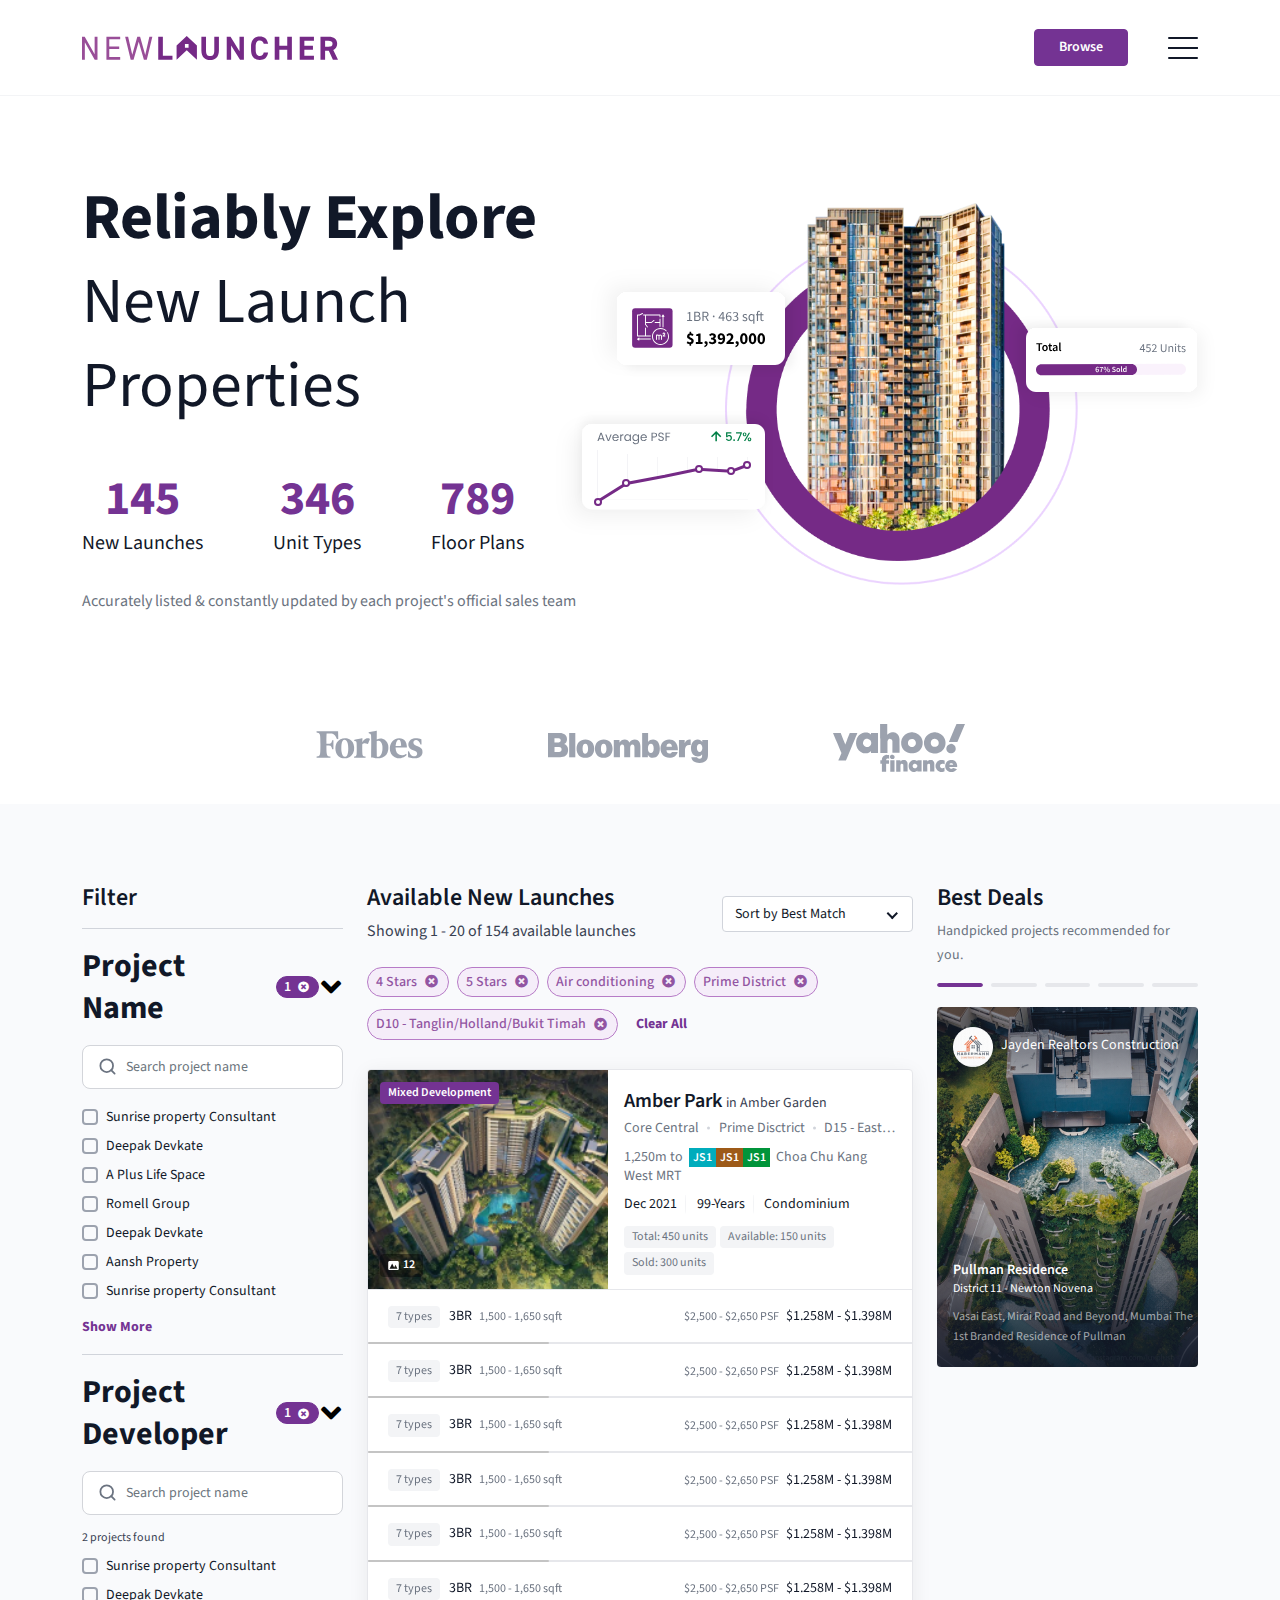
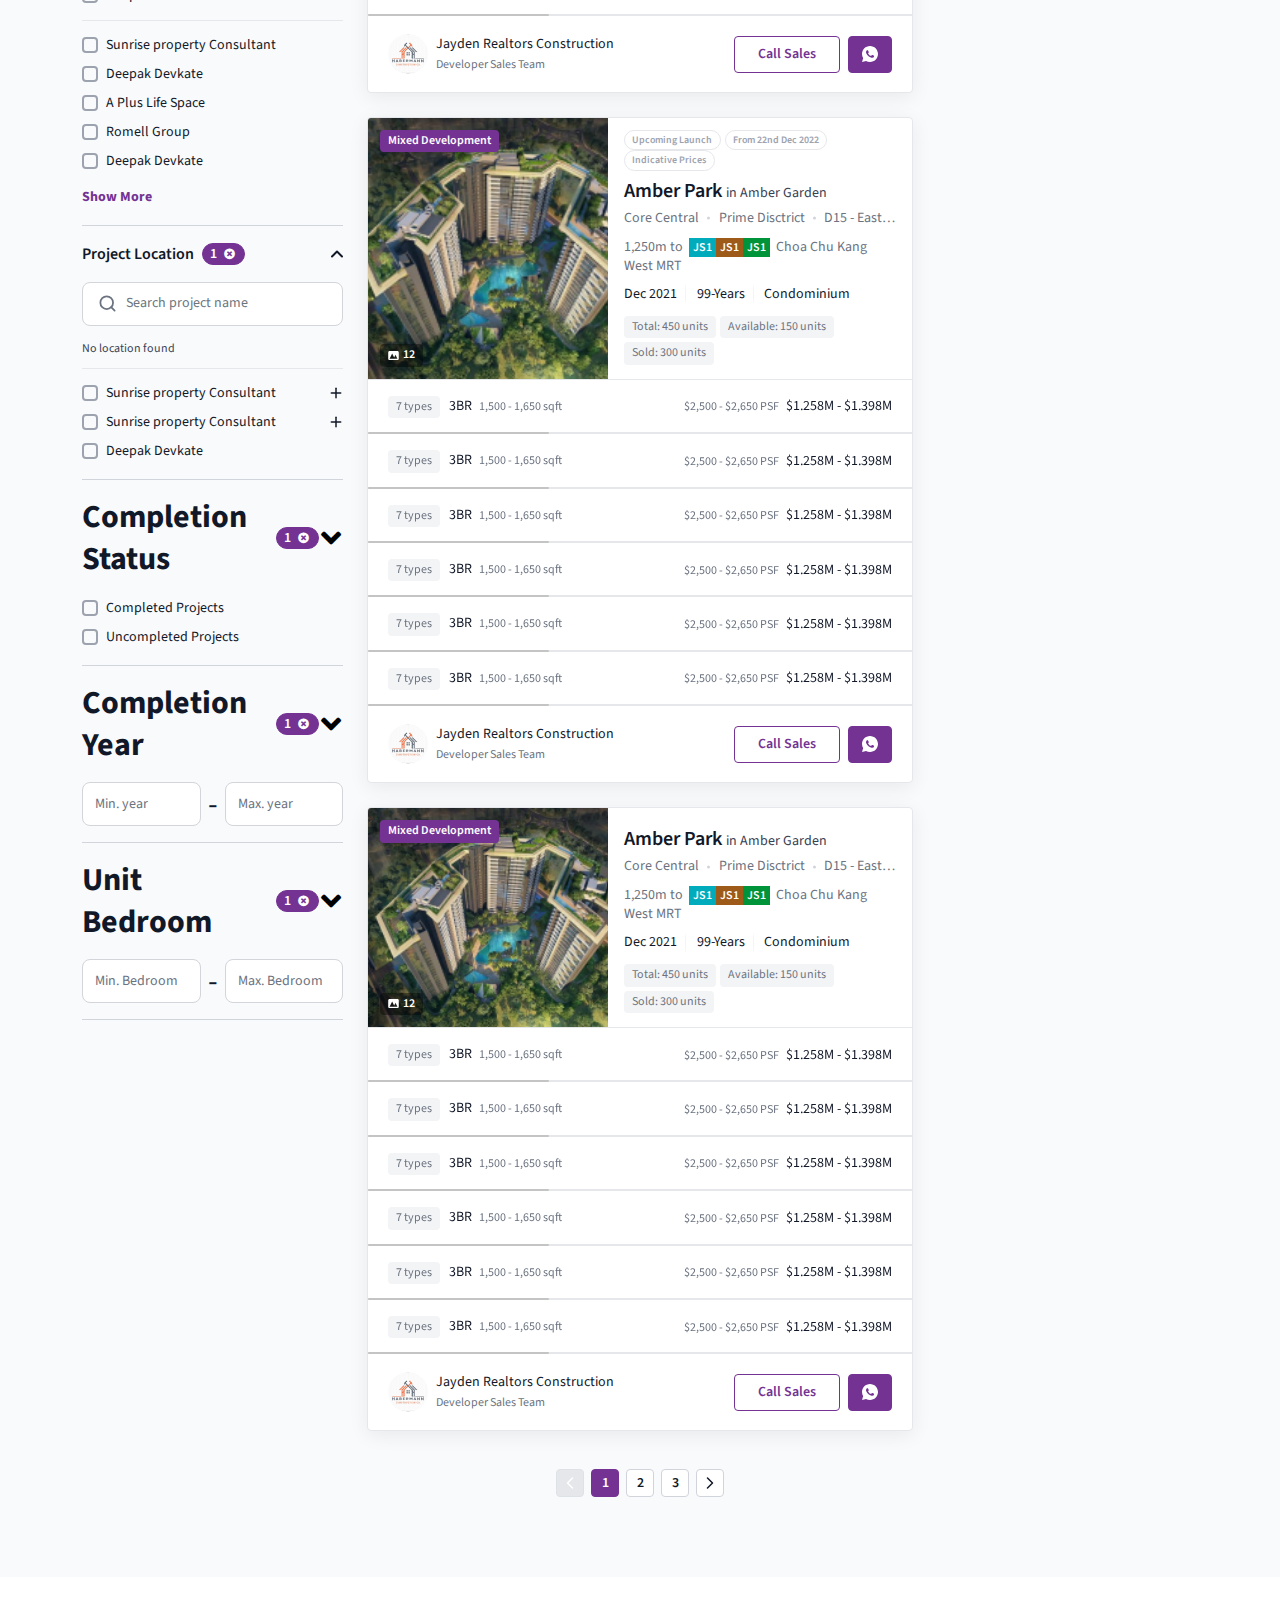
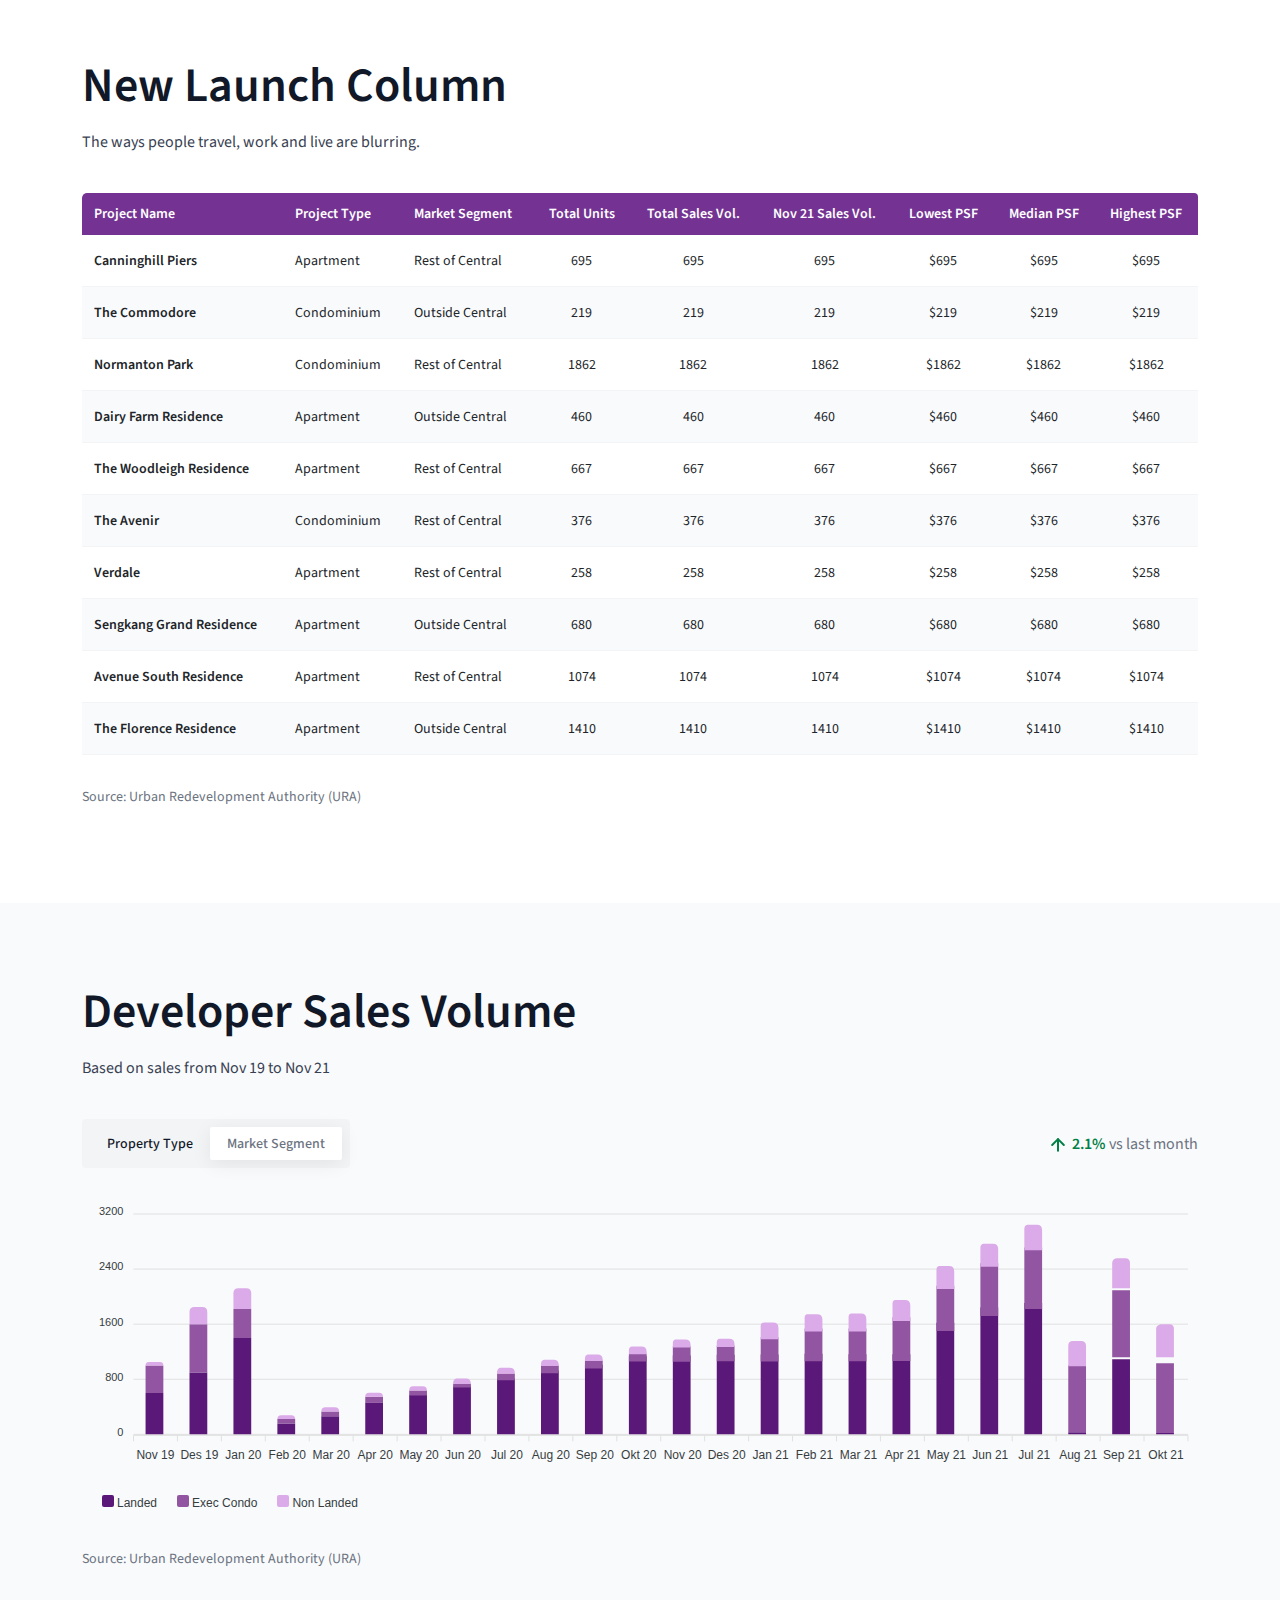
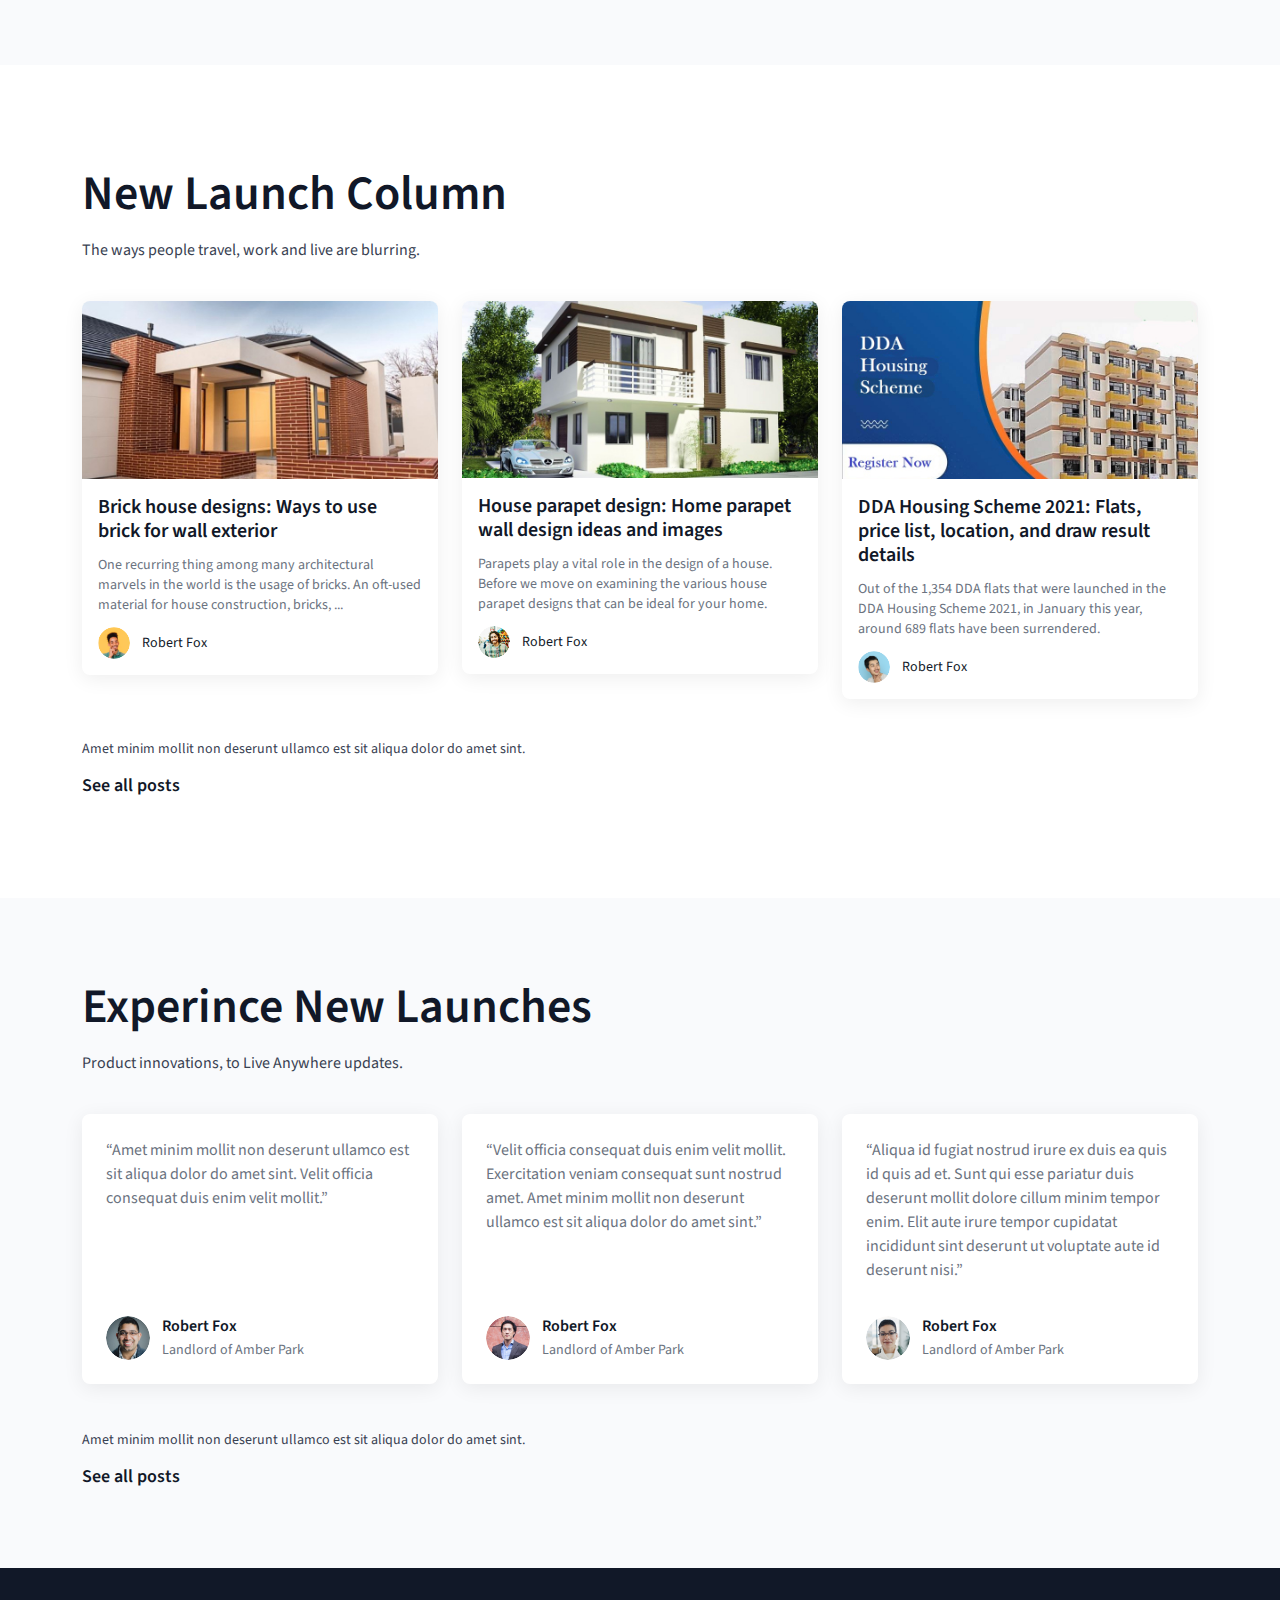
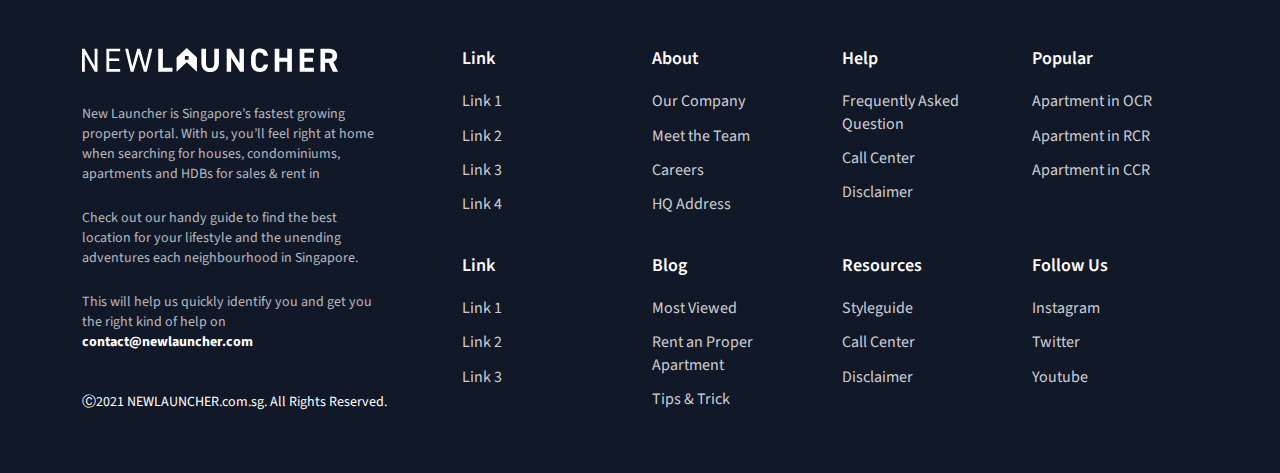
==== index.html @ e9066fb3 "fix: mobile problems" ====
<!doctype html>
<html class="no-js" lang="">
<head>
  <meta charset="utf-8">
  <title>Newlauncher</title>
  <meta name="viewport" content="width=device-width, initial-scale=1">
  <link rel="stylesheet" href="assets/css/bootstrap.min.css">
  <link rel="stylesheet" href="assets/css/fontawesome-all.css">
  <link rel="stylesheet" href="assets/css/swiper.min.css">
  <link rel="stylesheet" href="assets/css/style.css">
</head>
<body>
  <main class="page-root">
    <header class="header-area">
      <div class="header-top">
        <div class="container">
          <nav class="navbar">
            <a href="#" class="brand">
              <img src="assets/img/logo.svg" class="d-none d-sm-block" alt=""><!--For Lg Device-->
              <img src="assets/img/logo-sm.svg" class="d-sm-none" alt=""><!--For Sm Device-->
            </a>
            <div class="ms-auto d-flex flex-wrap align-items-center">
              <a href="#" class="btn btn-primary">Browse</a>
              <button class="toggle-sidenav nav-toggle-btn">
                <span></span>
                <span></span>
                <span></span>
                <span></span>
              </button>
            </div>
          </nav>
        </div>
      </div>
      <!-- SIDE MENU WRAPPER -->
      <div class="side-menu-wrapper">
        <!-- SIDE NAV TOGGLE -->
        <button class="toggle-sidenav nav-toggle-btn has-bg-icon open"></button> 
        <!-- NAVBAR MAIN -->
        <div class="main-nav-wrap">
          <div class="side-menu-header d-flex align-items-center">
            <h4 class="title d-none d-md-block">Menu</h4> 
            <a href="#" class="d-block d-md-none"><img src="assets/img/logo-sm.svg" alt=""></a>
          </div>
          <ul class="side-navbar-nav">
            <!-- Nav Item -->
            <li>
              <a href="#">Downtown Core</a>
              <!-- Child Nav Wrapper -->
              <div class="child-nav-wrapper">
                <div class="side-menu-header d-flex align-items-center">
                  <button class="btn-back-icon"></button> 
                  <h4 class="title me-auto">Desired Location</h4>
                </div>
                <ul class="side-navbar-nav">
                  <li>
                    <a href="#">
                      <span>
                        <small>Central Region</small>
                        Downtown Core
                      </span>
                    </a>
                    <!-- Child Nav Wrapper -->
                    <div class="child-nav-wrapper">
                      <div class="side-menu-header d-flex align-items-center">
                        <button class="btn-back-icon"></button> 
                        <h4 class="title me-auto"><small>Central Region</small>Desired Location</h4>
                      </div>
                      <ul class="side-navbar-nav">
                        <li>
                          <a href="#">
                            <span>
                              <small>Central Region</small>
                              Boat Quay / Raffle Place / Marina
                            </span>
                          </a>
                        </li>
                        <li>
                          <a href="#">
                            <span>
                              <small>Central Region</small>
                              Boat Quay / Raffle Place / Marina
                            </span>
                          </a>
                        </li>
                        <li>
                          <a href="#">
                            <span>
                              <small>Central Region</small>
                              Boat Quay / Raffle Place / Marina
                            </span>
                          </a>
                        </li>
                        <li>
                          <a href="#">
                            <span>
                              <small>Central Region</small>
                              Boat Quay / Raffle Place / Marina
                            </span>
                          </a>
                        </li>
                        <li>
                          <a href="#">
                            <span>
                              <small>Central Region</small>
                              Boat Quay / Raffle Place / Marina
                            </span>
                          </a>
                        </li>
                        <li>
                          <a href="#">
                            <span>
                              <small>Central Region</small>
                              Boat Quay / Raffle Place / Marina
                            </span>
                          </a>
                        </li>
                        <li>
                          <a href="#">
                            <span>
                              <small>Central Region</small>
                              Boat Quay / Raffle Place / Marina
                            </span>
                          </a>
                        </li>
                      </ul>
                      <!-- SIDNAV FOOTER -->
                      <div class="sidenav-footer">
                        <a href="#" class="btn btn-primary w-100">
                          View All 154 Launches
                          <span class="d-block fw-400">Sorted by location demand</span>
                        </a>
                      </div>
                    </div>
                  </li>
                  <li>
                    <a href="#">
                      <span>
                        <small>Central Region</small>
                        Prime District
                      </span>
                    </a>
                    <!-- Child Nav Wrapper -->
                    <div class="child-nav-wrapper">
                      <div class="side-menu-header d-flex align-items-center">
                        <button class="btn-back-icon"></button> 
                        <h4 class="title me-auto"><small>Central Region</small>Desired Location</h4>
                      </div>
                      <ul class="side-navbar-nav">
                        <li>
                          <a href="#">
                            <span>
                              <small>Central Region</small>
                              Boat Quay / Raffle Place / Marina
                            </span>
                          </a>
                        </li>
                        <li>
                          <a href="#">
                            <span>
                              <small>Central Region</small>
                              Boat Quay / Raffle Place / Marina
                            </span>
                          </a>
                        </li>
                        <li>
                          <a href="#">
                            <span>
                              <small>Central Region</small>
                              Boat Quay / Raffle Place / Marina
                            </span>
                          </a>
                        </li>
                        <li>
                          <a href="#">
                            <span>
                              <small>Central Region</small>
                              Boat Quay / Raffle Place / Marina
                            </span>
                          </a>
                        </li>
                        <li>
                          <a href="#">
                            <span>
                              <small>Central Region</small>
                              Boat Quay / Raffle Place / Marina
                            </span>
                          </a>
                        </li>
                        <li>
                          <a href="#">
                            <span>
                              <small>Central Region</small>
                              Boat Quay / Raffle Place / Marina
                            </span>
                          </a>
                        </li>
                        <li>
                          <a href="#">
                            <span>
                              <small>Central Region</small>
                              Boat Quay / Raffle Place / Marina
                            </span>
                          </a>
                        </li>
                      </ul>
                      <!-- SIDNAV FOOTER -->
                      <div class="sidenav-footer">
                        <a href="#" class="btn btn-primary w-100">
                          View All 154 Launches
                          <span class="d-block fw-400">Sorted by location demand</span>
                        </a>
                      </div>
                    </div>
                  </li>
                  <li>
                    <a href="#">
                      <span>
                        <small>Central Region</small>
                        City Fringe
                      </span>
                    </a>
                  </li>
                  <li><a href="#">West Region</a></li>
                  <li><a href="#">East Region</a></li>
                  <li><a href="#">North-east Region</a></li>
                  <li><a href="#">North Region</a></li> 
                </ul>
                <!-- SIDNAV FOOTER -->
                <div class="sidenav-footer">
                  <a href="#" class="btn btn-primary w-100">
                    View All 154 Launches
                    <span class="d-block fw-400">Sorted by location demand</span>
                  </a>
                </div>
              </div>
            </li>
            <!-- Nav Item -->
            <li>
              <a href="#">Best Selling Launches</a>
              <!-- Child Nav Wrapper -->
              <div class="child-nav-wrapper">
                <div class="side-menu-header d-flex align-items-center">
                  <button class="btn-back-icon"></button> 
                  <h4 class="title me-auto">Desired Location</h4>
                </div>
                <ul class="side-navbar-nav">
                  <li>
                    <a href="#">
                      <span>
                        <small>Central Region</small>
                        Downtown Core
                      </span>
                    </a>
                    <!-- Child Nav Wrapper -->
                    <div class="child-nav-wrapper">
                      <div class="side-menu-header d-flex align-items-center">
                        <button class="btn-back-icon"></button> 
                        <h4 class="title me-auto"><small>Central Region</small>Desired Location</h4>
                      </div>
                      <ul class="side-navbar-nav">
                        <li>
                          <a href="#">
                            <span>
                              <small>Central Region</small>
                              Boat Quay / Raffle Place / Marina
                            </span>
                          </a>
                        </li>
                        <li>
                          <a href="#">
                            <span>
                              <small>Central Region</small>
                              Boat Quay / Raffle Place / Marina
                            </span>
                          </a>
                        </li>
                        <li>
                          <a href="#">
                            <span>
                              <small>Central Region</small>
                              Boat Quay / Raffle Place / Marina
                            </span>
                          </a>
                        </li>
                        <li>
                          <a href="#">
                            <span>
                              <small>Central Region</small>
                              Boat Quay / Raffle Place / Marina
                            </span>
                          </a>
                        </li>
                        <li>
                          <a href="#">
                            <span>
                              <small>Central Region</small>
                              Boat Quay / Raffle Place / Marina
                            </span>
                          </a>
                        </li>
                        <li>
                          <a href="#">
                            <span>
                              <small>Central Region</small>
                              Boat Quay / Raffle Place / Marina
                            </span>
                          </a>
                        </li>
                        <li>
                          <a href="#">
                            <span>
                              <small>Central Region</small>
                              Boat Quay / Raffle Place / Marina
                            </span>
                          </a>
                        </li>
                      </ul>
                      <!-- SIDNAV FOOTER -->
                      <div class="sidenav-footer">
                        <a href="#" class="btn btn-primary w-100">
                          View All 154 Launches
                          <span class="d-block fw-400">Sorted by location demand</span>
                        </a>
                      </div>
                    </div>
                  </li>
                  <li>
                    <a href="#">
                      <span>
                        <small>Central Region</small>
                        Prime District
                      </span>
                    </a>
                    <!-- Child Nav Wrapper -->
                    <div class="child-nav-wrapper">
                      <div class="side-menu-header d-flex align-items-center">
                        <button class="btn-back-icon"></button> 
                        <h4 class="title me-auto"><small>Central Region</small>Desired Location</h4>
                      </div>
                      <ul class="side-navbar-nav">
                        <li>
                          <a href="#">
                            <span>
                              <small>Central Region</small>
                              Boat Quay / Raffle Place / Marina
                            </span>
                          </a>
                        </li>
                        <li>
                          <a href="#">
                            <span>
                              <small>Central Region</small>
                              Boat Quay / Raffle Place / Marina
                            </span>
                          </a>
                        </li>
                        <li>
                          <a href="#">
                            <span>
                              <small>Central Region</small>
                              Boat Quay / Raffle Place / Marina
                            </span>
                          </a>
                        </li>
                        <li>
                          <a href="#">
                            <span>
                              <small>Central Region</small>
                              Boat Quay / Raffle Place / Marina
                            </span>
                          </a>
                        </li>
                        <li>
                          <a href="#">
                            <span>
                              <small>Central Region</small>
                              Boat Quay / Raffle Place / Marina
                            </span>
                          </a>
                        </li>
                        <li>
                          <a href="#">
                            <span>
                              <small>Central Region</small>
                              Boat Quay / Raffle Place / Marina
                            </span>
                          </a>
                        </li>
                        <li>
                          <a href="#">
                            <span>
                              <small>Central Region</small>
                              Boat Quay / Raffle Place / Marina
                            </span>
                          </a>
                        </li>
                      </ul>
                      <!-- SIDNAV FOOTER -->
                      <div class="sidenav-footer">
                        <a href="#" class="btn btn-primary w-100">
                          View All 154 Launches
                          <span class="d-block fw-400">Sorted by location demand</span>
                        </a>
                      </div>
                    </div>
                  </li>
                  <li>
                    <a href="#">
                      <span>
                        <small>Central Region</small>
                        City Fringe
                      </span>
                    </a>
                  </li>
                  <li><a href="#">West Region</a></li>
                  <li><a href="#">East Region</a></li>
                  <li><a href="#">North-east Region</a></li>
                  <li><a href="#">North Region</a></li> 
                </ul>
                <!-- SIDNAV FOOTER -->
                <div class="sidenav-footer">
                  <a href="#" class="btn btn-primary w-100">
                    View All 154 Launches
                    <span class="d-block fw-400">Sorted by location demand</span>
                  </a>
                </div>
              </div>
            </li>
            <!-- Nav Item -->
            <li><a href="#">Newest Launches</a></li>
            <!-- Nav Item -->
            <li><a href="#">Nearest TOP</a></li>
            <!-- Nav Item -->
            <li><a href="#">Completed Projects</a></li>
            <!-- Nav Item -->
            <li>
              <a href="#">Reputable Developers</a>
            </li>
            <!-- Nav Item -->
            <li><a href="#">Desired Locations</a></li>
            <!-- Nav Item -->
            <li><a href="#">Market Segments</a></li>
            <!-- Nav Item -->
            <li><a href="#">Nearest to MRT</a></li>
            <!-- Nav Item -->
            <li><a href="#">Project Size</a></li>
          </ul>
          <!-- SIDNAV FOOTER -->
          <div class="sidenav-footer">
            <a href="#" class="btn btn-primary w-100">
              View All 154 Launches
              <span class="d-block fw-400">Listed & updated by verified sales teams</span>
            </a>
          </div>
        </div>
      </div>
    </header>
    <section class="hero-area">
      <div class="ornament d-sm-none"><img src="assets/img/Ornament.svg" alt=""></div>
      <div class="container">
        <div class="row align-items-center">
          <div class="col-xl-6">
            <h2 class="title-xl">Reliably Explore <span class="fw-400 d-block">New Launch Properties</span></h2>
            <ul class="count-wrapper reset-ul d-flex align-items-center">
              <li class="text-md-center">
                <h3 class="num">145</h3>
                New Launches
              </li>
              <li class="text-md-center">
                <h3 class="num">346</h3>
                Unit Types
              </li>
              <li class="text-md-center">
                <h3 class="num">789</h3>
                Floor Plans
              </li>
            </ul>
            <div class="col-9 col-md-12 p-0">
              <p>Accurately listed & constantly updated by each project's official sales team</p>
            </div>
          </div>
          <div class="col-xl-6 d-none d-lg-block">
            <div class="infographic-wrap ms-auto d-xl-block d-none">
              <div class="img-wrap layer"> 
                <img src="assets/img/building-1.png" alt="">
              </div>
              <div class="layer layer-1">
                <img src="assets/img/icons/icon-1.svg" alt="">
              </div>
              <div class="layer layer-2"> 
                <img src="assets/img/icons/icon-2.svg" alt="">
              </div>
              <div class="layer layer-3">   
                <img src="assets/img/icons/icon-3.svg" alt="">
              </div>
            </div>
          </div>
        </div>    
      </div>
    </section>
    <section class="social-proof-wrap px-2">
      <div class="container d-md-flex align-items-center justify-content-md-center">
        <a href="#" class="brand mb-7 d-none d-md-block">
          <img src="assets/img/brand/1.svg" alt="">
        </a>
        <a href="#" class="brand d-none d-md-block">
          <img src="assets/img/brand/2.svg" alt="">
        </a>
        <a href="#" class="brand d-none d-md-block me-0">
          <img src="assets/img/brand/3.svg" alt="">
        </a>
        <div class="row mx-0 align-items-center d-md-none">
          <div class="col-4 px-0">
              <a href="#" class="mb-7 brand p-0 text-start w-100">
                <img src="assets/img/brand/1-sm.svg" alt="" class="d-md-none">
              </a>
          </div>
          <div class="col-4 px-0">
              <a href="#" class="brand p-0 text-center w-100">
                <img src="assets/img/brand/2-sm.svg" alt="" class="d-md-none">
              </a>
          </div>
          <div class="col-4 px-0">
              <a href="#" class="brand p-0 text-end w-100">
                <img src="assets/img/brand/3-sm.svg" alt="" class="d-md-none">
              </a>
          </div>
        </div>
      </div>
    </section>
    <section class="sec-pt-80 sec-pb-80 bg-gray">
      <div class="container">
        <div class="row">
          <div class="col-xl-3">
            <div class="all-filters-area">
              <div class="filter-area-header d-flex align-items-center d-xl-none">
                <button class="btn-back-icon"></button> 
                <h4 class="title me-auto">Filter</h4>
                <a href="#" class="btn-text px-0">Clear All</a>
              </div>
              <div class="all-filters-wrap">
                <div class="panel-title-area d-none d-xl-block">
                  <h2 class="title">Filter</h2>
                </div>
                <!-- ALL FILTER WRAPPER -->
                <div class="filter-fields-wrapper">
                  <!-- FILTER ITEM -->
                  <div class="selected-filter-bg filter-content-item has-opened d-xl-none"> 
                    <h3 class="title">
                      Selected Filter
                      <span class="chip chip-sm chip-bg">
                        1
                        <button class="btn-times fas fa-times-circle"></button>
                      </span>
                      <button class="angle-btn fas fa-angle-down"></button>
                    </h3>
                    <div class="filter-body">
                      <ul class="selected-filter-2 reset-ul d-flex flex-wrap">
                        <li class="chip chip-light">MS H20 <button class="btn-times fas fa-times-circle"></button></li>
                        <li class="chip chip-light">Sunrise Property Consultant <button class="btn-times fas fa-times-circle"></button></li>
                        <li class="chip chip-light">Romel Group chip-light <button class="btn-times fas fa-times-circle"></button></li>
                      </ul>
                    </div>
                  </div> 
                  <!-- FILTER ITEM -->
                  <div class="filter-content-item has-opened"> 
                    <h3 class="title">
                      Project Name
                      <span class="chip chip-sm chip-bg">
                        1
                        <button class="btn-times fas fa-times-circle"></button>
                      </span>
                      <button class="angle-btn fas fa-angle-down"></button>
                    </h3>
                    <div class="filter-body">
                      <div class="sm-searech">
                        <input type="text" class="form-control" placeholder="Search project name">
                        <button class="search-icon-btn"></button>
                      </div>
                      <ul id="expanded-project-name" data-each-show="5" class="check-box-lists mh-none"> 
                        <li class="list-item form-check">
                          <input class="form-check-input" type="checkbox" value="" id="check-box-1">
                          <label class="form-check-label" for="check-box-1">
                            Sunrise property Consultant
                          </label>
                        </li>
                        <li class="list-item form-check">
                          <input class="form-check-input" type="checkbox" value="" id="check-box-2">
                          <label class="form-check-label" for="check-box-2">
                            Deepak Devkate
                          </label>
                        </li>
                        <li class="list-item form-check">
                          <input class="form-check-input" type="checkbox" value="" id="check-box-3">
                          <label class="form-check-label" for="check-box-3">
                            A Plus Life Space
                          </label>
                        </li>
                        <li class="list-item form-check">
                          <input class="form-check-input" type="checkbox" value="" id="check-box-4">
                          <label class="form-check-label" for="check-box-4">
                            Romell Group
                          </label>
                        </li>
                        <li class="list-item form-check">
                          <input class="form-check-input" type="checkbox" value="" id="check-box-5">
                          <label class="form-check-label" for="check-box-5">
                            Deepak Devkate
                          </label>
                        </li>
                        <li class="list-item form-check">
                          <input class="form-check-input" type="checkbox" value="" id="check-box-6">
                          <label class="form-check-label" for="check-box-6">
                            Aansh Property
                          </label>
                        </li> 
                        <li class="list-item form-check">
                          <input class="form-check-input" type="checkbox" value="" id="check-box--1">
                          <label class="form-check-label" for="check-box--1">
                            Sunrise property Consultant
                          </label>
                        </li>
                        <li class="list-item d-none form-check">
                          <input class="form-check-input" type="checkbox" value="" id="check-box--2">
                          <label class="form-check-label" for="check-box--2">
                            Deepak Devkate
                          </label>
                        </li>
                        <li class="list-item d-none form-check">
                          <input class="form-check-input" type="checkbox" value="" id="check-box--3">
                          <label class="form-check-label" for="check-box--3">
                            A Plus Life Space
                          </label>
                        </li>
                        <li class="list-item d-none form-check">
                          <input class="form-check-input" type="checkbox" value="" id="check-box--4">
                          <label class="form-check-label" for="check-box--4">
                            Romell Group
                          </label>
                        </li>
                        <li class="list-item d-none form-check">
                          <input class="form-check-input" type="checkbox" value="" id="check-box--5">
                          <label class="form-check-label" for="check-box--5">
                            Deepak Devkate
                          </label>
                        </li>
                        <li class="list-item d-none form-check">
                          <input class="form-check-input" type="checkbox" value="" id="check-box--6">
                          <label class="form-check-label" for="check-box--6">
                            Aansh Property
                          </label>
                        </li> 
                        <li class="list-item d-none form-check">
                          <input class="form-check-input" type="checkbox" value="" id="check-box---1">
                          <label class="form-check-label" for="check-box---1">
                            Sunrise property Consultant
                          </label>
                        </li>
                        <li class="list-item d-none form-check">
                          <input class="form-check-input" type="checkbox" value="" id="check-box---2">
                          <label class="form-check-label" for="check-box---2">
                            Deepak Devkate
                          </label>
                        </li>
                        <li class="list-item d-none form-check">
                          <input class="form-check-input" type="checkbox" value="" id="check-box---3">
                          <label class="form-check-label" for="check-box---3">
                            A Plus Life Space
                          </label>
                        </li>
                        <li class="list-item d-none form-check">
                          <input class="form-check-input" type="checkbox" value="" id="check-box---4">
                          <label class="form-check-label" for="check-box---4">
                            Romell Group
                          </label>
                        </li>
                        <li class="list-item d-none form-check">
                          <input class="form-check-input" type="checkbox" value="" id="check-box---5">
                          <label class="form-check-label" for="check-box---5">
                            Deepak Devkate
                          </label>
                        </li>
                        <li class="list-item d-none form-check">
                          <input class="form-check-input" type="checkbox" value="" id="check-box---6">
                          <label class="form-check-label" for="check-box---6">
                            Aansh Property
                          </label>
                        </li> 
                      </ul>
                      <a href="#" class="btn-text p-0 mt-2 d-inline-block" data-expandedlist="#expanded-project-name">Show More</a>
                    </div>
                  </div> 
                  <!-- FILTER ITEM -->
                  <div class="filter-content-item has-opened"> 
                    <h3 class="title">
                      Project Developer
                      <span class="chip chip-sm chip-bg">
                        1
                        <button class="btn-times fas fa-times-circle"></button>
                      </span>
                      <button class="angle-btn fas fa-angle-down"></button>
                    </h3>
                    <div class="filter-body">
                      <div class="sm-searech">
                        <input type="text" class="form-control" placeholder="Search project name">
                        <button class="search-icon-btn"></button>
                      </div>
                      <small class="sm-text">2 projects found</small>
                      <ul class="check-box-lists mh-none">
                        <li class="form-check">
                          <input class="form-check-input" type="checkbox" value="" id="pdcheck-box-1">
                          <label class="form-check-label" for="pdcheck-box-1">
                            Sunrise property Consultant
                          </label>
                        </li>
                        <li class="form-check">
                          <input class="form-check-input" type="checkbox" value="" id="pdcheck-box-2">
                          <label class="form-check-label" for="pdcheck-box-2">
                            Deepak Devkate
                          </label>
                        </li>
                      </ul>
                      <span class="horizon-separator"></span>
                      <ul id="expanded-project-Developer" data-each-show="5" class="check-box-lists mh-none">
                        <li class="list-item form-check">
                          <input class="form-check-input" type="checkbox" value="" id="Sunrisecheck-box-1">
                          <label class="form-check-label" for="Sunrisecheck-box-1">
                            Sunrise property Consultant
                          </label>
                        </li>
                        <li class="list-item form-check">
                          <input class="form-check-input" type="checkbox" value="" id="Sunrisecheck-box-2">
                          <label class="form-check-label" for="Sunrisecheck-box-2">
                            Deepak Devkate
                          </label>
                        </li>
                        <li class="list-item form-check">
                          <input class="form-check-input" type="checkbox" value="" id="Sunrisecheck-box-3">
                          <label class="form-check-label" for="Sunrisecheck-box-3">
                            A Plus Life Space
                          </label>
                        </li>
                        <li class="list-item form-check">
                          <input class="form-check-input" type="checkbox" value="" id="Sunrisecheck-box-4">
                          <label class="form-check-label" for="Sunrisecheck-box-4">
                            Romell Group
                          </label>
                        </li>
                        <li class="list-item form-check">
                          <input class="form-check-input" type="checkbox" value="" id="Sunrisecheck-box-5">
                          <label class="form-check-label" for="Sunrisecheck-box-5">
                            Deepak Devkate
                          </label>
                        </li>
                        <li class="list-item d-none form-check">
                          <input class="form-check-input" type="checkbox" value="" id="Sunrisecheck-box-6">
                          <label class="form-check-label" for="Sunrisecheck-box-6">
                            Sunrise property Consultant
                          </label>
                        </li>
                        <li class="list-item d-none form-check">
                          <input class="form-check-input" type="checkbox" value="" id="Sunrisecheck-box-7">
                          <label class="form-check-label" for="Sunrisecheck-box-7">
                            Deepak Devkate
                          </label>
                        </li>
                        <li class="list-item d-none form-check">
                          <input class="form-check-input" type="checkbox" value="" id="Sunrisecheck-box-8">
                          <label class="form-check-label" for="Sunrisecheck-box-8">
                            A Plus Life Space
                          </label>
                        </li>
                        <li class="list-item d-none form-check">
                          <input class="form-check-input" type="checkbox" value="" id="Sunrisecheck-box-9">
                          <label class="form-check-label" for="Sunrisecheck-box-9">
                            Romell Group
                          </label>
                        </li>
                        <li class="list-item d-none form-check">
                          <input class="form-check-input" type="checkbox" value="" id="Sunrisecheck-box-10">
                          <label class="form-check-label" for="Sunrisecheck-box-10">
                            Deepak Devkate
                          </label>
                        </li>
                        <li class="list-item d-none form-check">
                          <input class="form-check-input" type="checkbox" value="" id="Sunrisecheck-box-11">
                          <label class="form-check-label" for="Sunrisecheck-box-11">
                            Sunrise property Consultant
                          </label>
                        </li>
                        <li class="list-item d-none form-check">
                          <input class="form-check-input" type="checkbox" value="" id="Sunrisecheck-box-12">
                          <label class="form-check-label" for="Sunrisecheck-box-12">
                            Deepak Devkate
                          </label>
                        </li>
                        <li class="list-item d-none form-check">
                          <input class="form-check-input" type="checkbox" value="" id="Sunrisecheck-box-13">
                          <label class="form-check-label" for="Sunrisecheck-box-13">
                            A Plus Life Space
                          </label>
                        </li>
                        <li class="list-item d-none form-check">
                          <input class="form-check-input" type="checkbox" value="" id="Sunrisecheck-box-14">
                          <label class="form-check-label" for="Sunrisecheck-box-14">
                            Romell Group
                          </label>
                        </li>
                        <li class="list-item d-none form-check">
                          <input class="form-check-input" type="checkbox" value="" id="Sunrisecheck-box-15">
                          <label class="form-check-label" for="Sunrisecheck-box-15">
                            Deepak Devkate
                          </label>
                        </li>
                      </ul>
                      <a href="#" class="btn-text p-0 mt-2 d-inline-block" data-expandedlist="#expanded-project-Developer">Show More</a>
                    </div>
                  </div> 
                  <!-- FILTER ITEM -->
                  <div class="filter-content-item has-opened"> 
                    <div class="title">
                      <h3>Project Location</h3>
                      <span class="chip chip-sm chip-bg">
                        1
                        <button class="btn-times fas fa-times-circle"></button>
                      </span>
                      <button class="angle-btn">
                        <div class="svg-angle-icon">
                          <svg width="20" height="20" viewBox="0 0 20 20" fill="none" xmlns="http://www.w3.org/2000/svg">
                            <path d="M5 12.5L10 7.5L15 12.5" stroke="#111828" stroke-width="2" stroke-linecap="round" stroke-linejoin="round"/>
                            </svg>                            
                        </div>
                      </button>
                    </div>
                    <div class="filter-body">
                      <div class="sm-searech">
                        <input type="text" class="form-control" placeholder="Search project name">
                        <button class="search-icon-btn"></button>
                      </div>
                      <small class="sm-text">No location found</small>
                      <span class="horizon-separator"></span>
                      <ul class="check-box-lists mh-none">
                        <li>
                          <div class="form-check">
                            <input class="form-check-input" type="checkbox" value="" id="Locationcheck-box-1">
                            <label class="form-check-label" for="Locationcheck-box-1">
                              Sunrise property Consultant
                            </label>
                          </div>
                          <ul class="check-box-lists">
                            <li>
                              <div class="form-check">
                                <input class="form-check-input" type="checkbox" value="" id="LocationNestedcheck-box-">
                                <label class="form-check-label" for="LocationNestedcheck-box-">
                                  Sunrise property Consultant
                                </label>
                              </div>
                            </li>
                            <li>
                              <div class="form-check">
                                <input class="form-check-input" type="checkbox" value="" id="LocationNestedcheck-box-2">
                                <label class="form-check-label" for="LocationNestedcheck-box-2">
                                  Sunrise property Consultant
                                </label>
                              </div>
                            </li>
                            <li>
                              <div class="form-check">
                                <input class="form-check-input" type="checkbox" value="" id="LocationNestedcheck-box-3">
                                <label class="form-check-label" for="LocationNestedcheck-box-3">
                                  Sunrise property Consultant
                                </label>
                              </div>
                            </li>
                          </ul>
                        </li>
                        <li>
                          <div class="form-check">
                            <input class="form-check-input" type="checkbox" value="" id="Locationcheck-box-1">
                            <label class="form-check-label" for="Locationcheck-box-2">
                              Sunrise property Consultant
                            </label>
                          </div>
                          <ul class="check-box-lists">
                            <li>
                              <div class="form-check">
                                <input class="form-check-input" type="checkbox" value="" id="LocationNestedcheck-box-4">
                                <label class="form-check-label" for="LocationNestedcheck-box-4">
                                  Sunrise property Consultant
                                </label>
                              </div>
                            </li>
                            <li>
                              <div class="form-check">
                                <input class="form-check-input" type="checkbox" value="" id="LocationNestedcheck-box-5">
                                <label class="form-check-label" for="LocationNestedcheck-box-5">
                                  Sunrise property Consultant
                                </label>
                              </div>
                            </li>
                            <li>
                              <div class="form-check">
                                <input class="form-check-input" type="checkbox" value="" id="LocationNestedcheck-box-6">
                                <label class="form-check-label" for="LocationNestedcheck-box-6">
                                  Sunrise property Consultant
                                </label>
                              </div>
                            </li>
                          </ul>
                        </li>
                        <li class="form-check">
                          <input class="form-check-input" type="checkbox" value="" id="deepak-devkate1">
                          <label class="form-check-label" for="deepak-devkate1">
                            Deepak Devkate
                          </label>
                        </li>
                      </ul>
                    </div>
                  </div> 
                  <!-- FILTER ITEM -->
                  <div class="filter-content-item has-opened"> 
                    <h3 class="title">
                      Completion Status
                      <span class="chip chip-sm chip-bg">
                        1
                        <button class="btn-times fas fa-times-circle"></button>
                      </span> 
                      <div class="sm-title fw-400 toggle-with-parent">Completed Projects</div>
                      <button class="angle-btn fas fa-angle-down"></button>
                    </h3>
                    <div class="filter-body">
                      <ul class="check-box-lists mt-16">
                        <li class="form-check">
                          <input class="form-check-input" type="checkbox" value="" id="check-box-CoProjects1">
                          <label class="form-check-label" for="check-box-CoProjects1">
                            Completed Projects
                          </label>
                        </li>
                        <li class="form-check">
                          <input class="form-check-input" type="checkbox" value="" id="check-box-UnProjects2">
                          <label class="form-check-label" for="check-box-UnProjects2">
                           Uncompleted Projects
                          </label>
                        </li>
                      </ul>
                    </div>
                  </div> 
                  <!-- FILTER ITEM -->
                  <div class="filter-content-item has-opened"> 
                    <h3 class="title">
                      Completion Year
                      <span class="chip chip-sm chip-bg">
                        1
                        <button class="btn-times fas fa-times-circle"></button>
                      </span>
                      <button class="angle-btn fas fa-angle-down"></button>
                    </h3>
                    <div class="filter-body">
                      <div class="needs-validation mt-16">
                        <div class="input_group">
                          <div class="input-style2">
                            <span class="placeholder_text">Min. year</span>
                            <input type="text" class="form-control" min="10" max="20"> 
                          </div>
                          <span class="sep">-</span>
                          <div class="input-style2">
                            <span class="placeholder_text">Max. year</span>
                            <input type="text" class="form-control" min="10" max="20">
                          </div>
                        </div>
                      </div>
                    </div>
                  </div> 
                  <!-- FILTER ITEM -->
                  <div class="filter-content-item has-opened"> 
                    <h3 class="title">
                      Unit Bedroom
                      <span class="chip chip-sm chip-bg">
                        1
                        <button class="btn-times fas fa-times-circle"></button>
                      </span>
                      <button class="angle-btn fas fa-angle-down"></button>
                    </h3>
                    <div class="filter-body">
                      <div class="needs-validation mt-16">
                        <div class="input_group">
                          <div class="input-style2">
                            <span class="placeholder_text">Min. Bedroom</span>
                            <input type="text" class="form-control" min="10" max="20"> 
                          </div>
                          <span class="sep">-</span>
                          <div class="input-style2">
                            <span class="placeholder_text">Max. Bedroom</span>
                            <input type="text" class="form-control" min="10" max="20">
                          </div>
                        </div>
                      </div>
                    </div>
                  </div>
                </div>
              </div>
              <div class="footer-btn">
                <a href="#" class="btn w-100 btn-primary d-lg-none">View 154 Launches</a>
              </div>
            </div> 
          </div>
          <div class="col-xl-6 col-lg-8">
            <div class="d-xl-flex align-items-xl-center mb-24"> 
              <div class="panel-title-area mb-0 me-auto">
                <h2 class="title">Available New Launches</h2>
                <p>Showing 1 - 20 of 154 available launches</p>
              </div>
              <div class="d-flex mt-xl-0 filter-btn-group-wrap">
                <a href="#" class="open-filter-area d-flex align-items-center btn-outline-light d-xl-none me-2 me-sm-3">
                  <span class="icon-settings"></span>
                  Filter
                  <span class="baudge-rounded d-flex align-items-center justify-content-center">4</span>
                </a>
                <a href="#" class="open-sort-area filter-input-show sort-filter-show btn-outline-light d-xl-none d-flex align-items-center">
                  <span class="abs d-flex align-items-center">
                    <span class="icon-filter"></span>
                      Sort by 
                  </span>   
                  <span class="current-text d-block">Price: High to...</span>
                </a>
                <div class="sort-fixd-wrap d-lg-none">
                  <div class="filter-area-header d-flex align-items-center d-xl-none">
                    <button class="btn-back-icon"></button> 
                    <h4 class="title me-auto">Sort</h4>
                    <a href="#" class="btn-text px-0">Reset to Default</a>
                  </div>
                  <div class="all-sort-fixd-wrap">
                    <ul class="list reset-ul">
                       <li class="option selected focus">Best Match</li>
                       <li class="option">Best Seller</li>
                       <li class="option">Earliest Top</li>
                       <li class="option">Newest Launch</li>
                       <li class="option">Price: Low to High</li>
                       <li class="option">Price: High to Low</li>
                       <li class="option">Size: Low to High</li>
                       <li class="option">Size: High to Low</li>
                       <li class="option">PSF: Low to High</li>
                       <li class="option">PSF: High to Low</li>
                    </ul>
                  </div>    
                </div>    
                <div class="select-with-radio d-none d-xl-block">
                  <select name="" id="" vlaue="Price: High to Low" class="has-nc-select" prefix="Sort by"> 
                    <option value="Best Match">Best Match</option>
                    <option value="Best Seller">Best Seller</option> 
                    <option value="Earliest Top">Earliest Top</option>
                    <option value="Newest Launch">Newest Launch</option>
                    <option value="Price: Low to High">Price: Low to High</option>
                    <option value="Price: High to Low">Price: High to Low</option>
                    <option value="Size: Low to High">Size: Low to High</option>
                    <option value="Size: High to Low">Size: High to Low</option>
                    <option value="PSF: Low to High">PSF: Low to High</option>
                    <option value="PSF: High to Low">PSF: High to Low</option>
                  </select>
                </div>
              </div>
            </div>
            <div class="selected-filters-parent-wrap">
              <ul class="selected-filters-wrap d-flex flex-xl-wrap">
                <li class="chip">4 Stars <button class="btn-times fas fa-times-circle"></button></li>
                <li class="chip">5 Stars <button class="btn-times fas fa-times-circle"></button></li>
                <li class="chip">Air conditioning <button class="btn-times fas fa-times-circle"></button></li>
                <li class="chip">Prime District <button class="btn-times fas fa-times-circle"></button></li>
                <li class="chip">D10 - Tanglin/Holland/Bukit Timah <button class="btn-times fas fa-times-circle"></button></li>
                <li class="clear-btn d-none d-xl-flex align-items-center"><a href="#" class="btn-text">Clear All</a></li>
              </ul>
              <div class="clear-btn d-flex d-xl-none align-items-center"><a href="#" class="btn-text">Clear All</a></div> 
            </div>
            <!-- Listing Start -->
            <div class="card-primary mb-4">
              <!-- Card Header -->
              <div class="card-header">
                <div class="d-md-flex">
                  <!-- Thumbnail -->
                  <div class="thumbnail-wrapper flex-shrink-1">
                    <a href="#" class="badge badge-primary">Mixed Development</a>
                    <span class="badge badge-dark-4 badge-img-count d-flex align-items-center">
                      <svg viewBox="0 0 10 10" fill="none" xmlns="http://www.w3.org/2000/svg">
                        <path fill-rule="evenodd" clip-rule="evenodd" d="M1.4002 0.799988C0.737454 0.799988 0.200195 1.33725 0.200195 1.99999V7.99999C0.200195 8.66273 0.737454 9.19999 1.4002 9.19999H8.60019C9.26294 9.19999 9.80019 8.66273 9.80019 7.99999V1.99999C9.80019 1.33725 9.26294 0.799988 8.60019 0.799988H1.4002ZM8.60019 7.99999H1.4002L3.80019 3.19999L5.60019 6.79999L6.80019 4.39999L8.60019 7.99999Z" fill="white"/>
                      </svg>
                      12
                    </span> 
                    <div class="thumb d-none d-md-block" style="background-image: url('assets/img/card/1.png');"></div>
                    <div class="thumb d-md-none" style="background-image: url('assets/img/card/1-sm.png');"></div>
                  </div>
                  <!-- Text Content -->
                  <div class="text-content">
                    <h2 class="title">Amber Park <small>in Amber Garden</small></h2>
                    <ul class="inline-dot-list">
                      <li>Core Central</li>
                      <li>Prime Disctrict</li>
                      <li>D15 - East Coast / Marine...</li>
                    </ul>
                    <p class="mt-10 mb-9 text-gray">  
                      1,250m to 
                      <span class="custom-badge-group d-inline-flex">
                        <span class="badge-item bg-1">JS1</span>
                        <span class="badge-item bg-2">JS1</span>
                        <span class="badge-item bg-3">JS1</span>
                      </span>
                      Choa Chu Kang West MRT
                    </p> 
                    <ul class="inline-line-list mb-12"> 
                      <li><a href="#">Dec 2021</a></li>
                      <li><a href="#">99-Years</a></li>
                      <li><a href="#">Condominium</a></li>
                    </ul>
                    <ul class="badge-group-2 d-flex flex-wrap">
                      <li><span class="badge badge-light"><span>Total:</span> 450 units</span></li>
                      <li><span class="badge badge-light"><span>Available:</span> 150 units</span></li>
                      <li><span class="badge badge-light"><span>Sold:</span> 300 units</span></li>
                    </ul>
                  </div>
                </div>
              </div>
              <!-- Card Body -->
              <div class="card-body p-0"> 
                <!-- SLIDE WRAPPER --> 
                <div class="text-slide-wrapper disable-scrollbar">
                  <div class="text-slide-container swiper-container">
                    <div class="swiper-wrapper">
                      <!-- SLIDE ITEM -->
                      <div class="swiper-slide">
                        <div class="slide-item d-flex align-items-center">
                          <div class="left-area">
                            <span class="badge badge-light mr-6px d-md-inline-block d-none">7 types</span> <!--FOR LARGE DEVICE-->
                            <span class="text-dark  d-block d-md-inline-block mb-1 mb-md-0 mr-4px">3BR</span>
                            <span class="badge badge-light  d-md-none">7 types</span> <!--FOR SMALL DEVICE-->
                            <span class="text-12 text-gray">1,500 - 1,650 sqft</span>
                          </div>
                          <div class="ms-auto text-end text-md-start"> 
                            <span class="text-dark  d-md-none d-block mb-1">$1.258M - $1.398M</span> <!--FOR SMALL DEVICE-->
                            <span class="text-12 text-gray mr-4px mr-0fsm">$2,500 - $2,650 PSF</span>
                            <span class="text-dark  d-md-inline-block d-none">$1.258M - $1.398M</span> <!--FOR LARGE DEVICE-->
                          </div>
                        </div> 
                      </div>
                      <!-- SLIDE ITEM -->
                      <div class="swiper-slide">
                        <div class="slide-item d-flex align-items-center">
                          <div class="left-area">
                            <span class="badge badge-light mr-6px d-md-inline-block d-none">7 types</span> <!--FOR LARGE DEVICE-->
                            <span class="text-dark  d-block d-md-inline-block mb-1 mb-md-0 mr-4px">3BR</span>
                            <span class="badge badge-light  d-md-none">7 types</span> <!--FOR SMALL DEVICE-->
                            <span class="text-12 text-gray">1,500 - 1,650 sqft</span>
                          </div>
                          <div class="ms-auto text-end text-md-start"> 
                            <span class="text-dark  d-md-none d-block  mb-1">$1.258M - $1.398M</span> <!--FOR SMALL DEVICE-->
                            <span class="text-12 text-gray mr-4px mr-0fsm">$2,500 - $2,650 PSF</span>
                            <span class="text-dark  d-md-inline-block d-none">$1.258M - $1.398M</span> <!--FOR LARGE DEVICE-->
                          </div>
                        </div> 
                      </div>
                      <!-- SLIDE ITEM -->
                      <div class="swiper-slide">
                        <div class="slide-item d-flex align-items-center">
                          <div class="left-area">
                            <span class="badge badge-light d-md-inline-block d-none">7 types</span> <!--FOR LARGE DEVICE-->
                            <span class="text-dark  d-block d-md-inline-block mb-1 mb-md-0">3BR</span>
                            <span class="badge badge-light  d-md-none">7 types</span> <!--FOR SMALL DEVICE-->
                            <span class="text-12 text-gray">1,500 - 1,650 sqft</span>
                          </div>
                          <div class="ms-auto text-end text-md-start"> 
                            <span class="text-dark  d-md-none d-block  mb-1">$1.258M - $1.398M</span> <!--FOR SMALL DEVICE-->
                            <span class="text-12 text-gray mr-4px mr-0fsm">$2,500 - $2,650 PSF</span>
                            <span class="text-dark  d-md-inline-block d-none">$1.258M - $1.398M</span> <!--FOR LARGE DEVICE-->
                          </div>
                        </div> 
                      </div>
                    </div>
                  </div>
                  <div class="slide-scrollbar"></div>
                </div>
                <!-- SLIDE WRAPPER --> 
                <div class="text-slide-wrapper disable-scrollbar">
                  <div class="text-slide-container swiper-container">
                    <div class="swiper-wrapper">
                      <!-- SLIDE ITEM -->
                      <div class="swiper-slide">
                        <div class="slide-item d-flex align-items-center">
                          <div class="left-area">
                            <span class="badge badge-light mr-6px d-md-inline-block d-none">7 types</span> <!--FOR LARGE DEVICE-->
                            <span class="text-dark  d-block d-md-inline-block mb-1 mb-md-0 mr-4px">3BR</span>
                            <span class="badge badge-light  d-md-none">7 types</span> <!--FOR SMALL DEVICE-->
                            <span class="text-12 text-gray">1,500 - 1,650 sqft</span>
                          </div>
                          <div class="ms-auto text-end text-md-start"> 
                            <span class="text-dark  d-md-none d-block  mb-1">$1.258M - $1.398M</span> <!--FOR SMALL DEVICE-->
                            <span class="text-12 text-gray mr-4px mr-0fsm">$2,500 - $2,650 PSF</span>
                            <span class="text-dark  d-md-inline-block d-none">$1.258M - $1.398M</span> <!--FOR LARGE DEVICE-->
                          </div>
                        </div> 
                      </div>
                      <!-- SLIDE ITEM -->
                      <div class="swiper-slide">
                        <div class="slide-item d-flex align-items-center">
                          <div class="left-area">
                            <span class="badge badge-light mr-6px d-md-inline-block d-none">7 types</span> <!--FOR LARGE DEVICE-->
                            <span class="text-dark  d-block d-md-inline-block mb-1 mb-md-0 mr-4px">3BR</span>
                            <span class="badge badge-light  d-md-none">7 types</span> <!--FOR SMALL DEVICE-->
                            <span class="text-12 text-gray">1,500 - 1,650 sqft</span>
                          </div>
                          <div class="ms-auto text-end text-md-start"> 
                            <span class="text-dark  d-md-none d-block  mb-1">$1.258M - $1.398M</span> <!--FOR SMALL DEVICE-->
                            <span class="text-12 text-gray mr-4px mr-0fsm">$2,500 - $2,650 PSF</span>
                            <span class="text-dark  d-md-inline-block d-none">$1.258M - $1.398M</span> <!--FOR LARGE DEVICE-->
                          </div>
                        </div> 
                      </div>
                      <!-- SLIDE ITEM -->
                      <div class="swiper-slide">
                        <div class="slide-item d-flex align-items-center">
                          <div class="left-area">
                            <span class="badge badge-light mr-6px d-md-inline-block d-none">7 types</span> <!--FOR LARGE DEVICE-->
                            <span class="text-dark  d-block d-md-inline-block mb-1 mb-md-0 mr-4px">3BR</span>
                            <span class="badge badge-light  d-md-none">7 types</span> <!--FOR SMALL DEVICE-->
                            <span class="text-12 text-gray">1,500 - 1,650 sqft</span>
                          </div>
                          <div class="ms-auto text-end text-md-start"> 
                            <span class="text-dark  d-md-none d-block  mb-1">$1.258M - $1.398M</span> <!--FOR SMALL DEVICE-->
                            <span class="text-12 text-gray mr-4px mr-0fsm">$2,500 - $2,650 PSF</span>
                            <span class="text-dark  d-md-inline-block d-none">$1.258M - $1.398M</span> <!--FOR LARGE DEVICE-->
                          </div>
                        </div> 
                      </div>
                    </div>
                  </div>
                  <div class="slide-scrollbar"></div>
                </div>
                <!-- SLIDE WRAPPER --> 
                <div class="text-slide-wrapper disable-scrollbar">
                  <div class="text-slide-container swiper-container">
                    <div class="swiper-wrapper">
                      <!-- SLIDE ITEM -->
                      <div class="swiper-slide">
                        <div class="slide-item d-flex align-items-center">
                          <div class="left-area">
                            <span class="badge badge-light mr-6px d-md-inline-block d-none">7 types</span> <!--FOR LARGE DEVICE-->
                            <span class="text-dark  d-block d-md-inline-block mb-1 mb-md-0 mr-4px">3BR</span>
                            <span class="badge badge-light  d-md-none">7 types</span> <!--FOR SMALL DEVICE-->
                            <span class="text-12 text-gray">1,500 - 1,650 sqft</span>
                          </div>
                          <div class="ms-auto text-end text-md-start"> 
                            <span class="text-dark  d-md-none d-block  mb-1">$1.258M - $1.398M</span> <!--FOR SMALL DEVICE-->
                            <span class="text-12 text-gray mr-4px mr-0fsm">$2,500 - $2,650 PSF</span>
                            <span class="text-dark  d-md-inline-block d-none">$1.258M - $1.398M</span> <!--FOR LARGE DEVICE-->
                          </div>
                        </div> 
                      </div>
                      <!-- SLIDE ITEM -->
                      <div class="swiper-slide">
                        <div class="slide-item d-flex align-items-center">
                          <div class="left-area">
                            <span class="badge badge-light mr-6px d-md-inline-block d-none">7 types</span> <!--FOR LARGE DEVICE-->
                            <span class="text-dark  d-block d-md-inline-block mb-1 mb-md-0 mr-4px">3BR</span>
                            <span class="badge badge-light  d-md-none">7 types</span> <!--FOR SMALL DEVICE-->
                            <span class="text-12 text-gray">1,500 - 1,650 sqft</span>
                          </div>
                          <div class="ms-auto text-end text-md-start"> 
                            <span class="text-dark  d-md-none d-block  mb-1">$1.258M - $1.398M</span> <!--FOR SMALL DEVICE-->
                            <span class="text-12 text-gray mr-4px mr-0fsm">$2,500 - $2,650 PSF</span>
                            <span class="text-dark  d-md-inline-block d-none">$1.258M - $1.398M</span> <!--FOR LARGE DEVICE-->
                          </div>
                        </div> 
                      </div>
                      <!-- SLIDE ITEM -->
                      <div class="swiper-slide">
                        <div class="slide-item d-flex align-items-center">
                          <div class="left-area">
                            <span class="badge badge-light mr-6px d-md-inline-block d-none">7 types</span> <!--FOR LARGE DEVICE-->
                            <span class="text-dark  d-block d-md-inline-block mb-1 mb-md-0 mr-4px">3BR</span>
                            <span class="badge badge-light  d-md-none">7 types</span> <!--FOR SMALL DEVICE-->
                            <span class="text-12 text-gray">1,500 - 1,650 sqft</span>
                          </div>
                          <div class="ms-auto text-end text-md-start"> 
                            <span class="text-dark  d-md-none d-block  mb-1">$1.258M - $1.398M</span> <!--FOR SMALL DEVICE-->
                            <span class="text-12 text-gray mr-4px mr-0fsm">$2,500 - $2,650 PSF</span>
                            <span class="text-dark  d-md-inline-block d-none">$1.258M - $1.398M</span> <!--FOR LARGE DEVICE-->
                          </div>
                        </div> 
                      </div>
                    </div>
                  </div>
                  <div class="slide-scrollbar"></div>
                </div>
                <!-- SLIDE WRAPPER --> 
                <div class="text-slide-wrapper disable-scrollbar">
                  <div class="text-slide-container swiper-container">
                    <div class="swiper-wrapper">
                      <!-- SLIDE ITEM -->
                      <div class="swiper-slide">
                        <div class="slide-item d-flex align-items-center">
                          <div class="left-area">
                            <span class="badge badge-light mr-6px d-md-inline-block d-none">7 types</span> <!--FOR LARGE DEVICE-->
                            <span class="text-dark  d-block d-md-inline-block mb-1 mb-md-0 mr-4px">3BR</span>
                            <span class="badge badge-light  d-md-none">7 types</span> <!--FOR SMALL DEVICE-->
                            <span class="text-12 text-gray">1,500 - 1,650 sqft</span>
                          </div>
                          <div class="ms-auto text-end text-md-start"> 
                            <span class="text-dark  d-md-none d-block  mb-1">$1.258M - $1.398M</span> <!--FOR SMALL DEVICE-->
                            <span class="text-12 text-gray mr-4px mr-0fsm">$2,500 - $2,650 PSF</span>
                            <span class="text-dark  d-md-inline-block d-none">$1.258M - $1.398M</span> <!--FOR LARGE DEVICE-->
                          </div>
                        </div> 
                      </div>
                      <!-- SLIDE ITEM -->
                      <div class="swiper-slide">
                        <div class="slide-item d-flex align-items-center">
                          <div class="left-area">
                            <span class="badge badge-light mr-6px d-md-inline-block d-none">7 types</span> <!--FOR LARGE DEVICE-->
                            <span class="text-dark  d-block d-md-inline-block mb-1 mb-md-0 mr-4px">3BR</span>
                            <span class="badge badge-light  d-md-none">7 types</span> <!--FOR SMALL DEVICE-->
                            <span class="text-12 text-gray">1,500 - 1,650 sqft</span>
                          </div>
                          <div class="ms-auto text-end text-md-start"> 
                            <span class="text-dark  d-md-none d-block  mb-1">$1.258M - $1.398M</span> <!--FOR SMALL DEVICE-->
                            <span class="text-12 text-gray mr-4px mr-0fsm">$2,500 - $2,650 PSF</span>
                            <span class="text-dark  d-md-inline-block d-none">$1.258M - $1.398M</span> <!--FOR LARGE DEVICE-->
                          </div>
                        </div> 
                      </div>
                      <!-- SLIDE ITEM -->
                      <div class="swiper-slide">
                        <div class="slide-item d-flex align-items-center">
                          <div class="left-area">
                            <span class="badge badge-light mr-6px d-md-inline-block d-none">7 types</span> <!--FOR LARGE DEVICE-->
                            <span class="text-dark  d-block d-md-inline-block mb-1 mb-md-0 mr-4px">3BR</span>
                            <span class="badge badge-light  d-md-none">7 types</span> <!--FOR SMALL DEVICE-->
                            <span class="text-12 text-gray">1,500 - 1,650 sqft</span>
                          </div>
                          <div class="ms-auto text-end text-md-start"> 
                            <span class="text-dark  d-md-none d-block  mb-1">$1.258M - $1.398M</span> <!--FOR SMALL DEVICE-->
                            <span class="text-12 text-gray mr-4px mr-0fsm">$2,500 - $2,650 PSF</span>
                            <span class="text-dark  d-md-inline-block d-none">$1.258M - $1.398M</span> <!--FOR LARGE DEVICE-->
                          </div>
                        </div> 
                      </div>
                    </div>
                  </div>
                  <div class="slide-scrollbar"></div>
                </div>
                <!-- SLIDE WRAPPER --> 
                <div class="text-slide-wrapper disable-scrollbar">
                  <div class="text-slide-container swiper-container">
                    <div class="swiper-wrapper">
                      <!-- SLIDE ITEM -->
                      <div class="swiper-slide">
                        <div class="slide-item d-flex align-items-center">
                          <div class="left-area">
                            <span class="badge badge-light mr-6px d-md-inline-block d-none">7 types</span> <!--FOR LARGE DEVICE-->
                            <span class="text-dark  d-block d-md-inline-block mb-1 mb-md-0 mr-4px">3BR</span>
                            <span class="badge badge-light  d-md-none">7 types</span> <!--FOR SMALL DEVICE-->
                            <span class="text-12 text-gray">1,500 - 1,650 sqft</span>
                          </div>
                          <div class="ms-auto text-end text-md-start"> 
                            <span class="text-dark  d-md-none d-block  mb-1">$1.258M - $1.398M</span> <!--FOR SMALL DEVICE-->
                            <span class="text-12 text-gray mr-4px mr-0fsm">$2,500 - $2,650 PSF</span>
                            <span class="text-dark  d-md-inline-block d-none">$1.258M - $1.398M</span> <!--FOR LARGE DEVICE-->
                          </div>
                        </div> 
                      </div>
                      <!-- SLIDE ITEM -->
                      <div class="swiper-slide">
                        <div class="slide-item d-flex align-items-center">
                          <div class="left-area">
                            <span class="badge badge-light mr-6px d-md-inline-block d-none">7 types</span> <!--FOR LARGE DEVICE-->
                            <span class="text-dark  d-block d-md-inline-block mb-1 mb-md-0 mr-4px">3BR</span>
                            <span class="badge badge-light  d-md-none">7 types</span> <!--FOR SMALL DEVICE-->
                            <span class="text-12 text-gray">1,500 - 1,650 sqft</span>
                          </div>
                          <div class="ms-auto text-end text-md-start"> 
                            <span class="text-dark  d-md-none d-block  mb-1">$1.258M - $1.398M</span> <!--FOR SMALL DEVICE-->
                            <span class="text-12 text-gray mr-4px mr-0fsm">$2,500 - $2,650 PSF</span>
                            <span class="text-dark  d-md-inline-block d-none">$1.258M - $1.398M</span> <!--FOR LARGE DEVICE-->
                          </div>
                        </div> 
                      </div>
                      <!-- SLIDE ITEM -->
                      <div class="swiper-slide">
                        <div class="slide-item d-flex align-items-center">
                          <div class="left-area">
                            <span class="badge badge-light mr-6px d-md-inline-block d-none">7 types</span> <!--FOR LARGE DEVICE-->
                            <span class="text-dark  d-block d-md-inline-block mb-1 mb-md-0 mr-4px">3BR</span>
                            <span class="badge badge-light  d-md-none">7 types</span> <!--FOR SMALL DEVICE-->
                            <span class="text-12 text-gray">1,500 - 1,650 sqft</span>
                          </div>
                          <div class="ms-auto text-end text-md-start"> 
                            <span class="text-dark  d-md-none d-block  mb-1">$1.258M - $1.398M</span> <!--FOR SMALL DEVICE-->
                            <span class="text-12 text-gray mr-4px mr-0fsm">$2,500 - $2,650 PSF</span>
                            <span class="text-dark  d-md-inline-block d-none">$1.258M - $1.398M</span> <!--FOR LARGE DEVICE-->
                          </div>
                        </div> 
                      </div>
                    </div>
                  </div>
                  <div class="slide-scrollbar"></div>
                </div>
                <!-- SLIDE WRAPPER --> 
                <div class="text-slide-wrapper disable-scrollbar">
                  <div class="text-slide-container swiper-container">
                    <div class="swiper-wrapper">
                      <!-- SLIDE ITEM -->
                      <div class="swiper-slide">
                        <div class="slide-item d-flex align-items-center">
                          <div class="left-area">
                            <span class="badge badge-light mr-6px d-md-inline-block d-none">7 types</span> <!--FOR LARGE DEVICE-->
                            <span class="text-dark  d-block d-md-inline-block mb-1 mb-md-0 mr-4px">3BR</span>
                            <span class="badge badge-light  d-md-none">7 types</span> <!--FOR SMALL DEVICE-->
                            <span class="text-12 text-gray">1,500 - 1,650 sqft</span>
                          </div>
                          <div class="ms-auto text-end text-md-start"> 
                            <span class="text-dark  d-md-none d-block  mb-1">$1.258M - $1.398M</span> <!--FOR SMALL DEVICE-->
                            <span class="text-12 text-gray mr-4px mr-0fsm">$2,500 - $2,650 PSF</span>
                            <span class="text-dark  d-md-inline-block d-none">$1.258M - $1.398M</span> <!--FOR LARGE DEVICE-->
                          </div>
                        </div> 
                      </div>
                      <!-- SLIDE ITEM -->
                      <div class="swiper-slide">
                        <div class="slide-item d-flex align-items-center">
                          <div class="left-area">
                            <span class="badge badge-light mr-6px d-md-inline-block d-none">7 types</span> <!--FOR LARGE DEVICE-->
                            <span class="text-dark  d-block d-md-inline-block mb-1 mb-md-0 mr-4px">3BR</span>
                            <span class="badge badge-light  d-md-none">7 types</span> <!--FOR SMALL DEVICE-->
                            <span class="text-12 text-gray">1,500 - 1,650 sqft</span>
                          </div>
                          <div class="ms-auto text-end text-md-start"> 
                            <span class="text-dark  d-md-none d-block  mb-1">$1.258M - $1.398M</span> <!--FOR SMALL DEVICE-->
                            <span class="text-12 text-gray mr-4px mr-0fsm">$2,500 - $2,650 PSF</span>
                            <span class="text-dark  d-md-inline-block d-none">$1.258M - $1.398M</span> <!--FOR LARGE DEVICE-->
                          </div>
                        </div> 
                      </div>
                      <!-- SLIDE ITEM -->
                      <div class="swiper-slide">
                        <div class="slide-item d-flex align-items-center">
                          <div class="left-area">
                            <span class="badge badge-light mr-6px d-md-inline-block d-none">7 types</span> <!--FOR LARGE DEVICE-->
                            <span class="text-dark  d-block d-md-inline-block mb-1 mb-md-0 mr-4px">3BR</span>
                            <span class="badge badge-light  d-md-none">7 types</span> <!--FOR SMALL DEVICE-->
                            <span class="text-12 text-gray">1,500 - 1,650 sqft</span>
                          </div>
                          <div class="ms-auto text-end text-md-start"> 
                            <span class="text-dark  d-md-none d-block  mb-1">$1.258M - $1.398M</span> <!--FOR SMALL DEVICE-->
                            <span class="text-12 text-gray mr-4px mr-0fsm">$2,500 - $2,650 PSF</span>
                            <span class="text-dark  d-md-inline-block d-none">$1.258M - $1.398M</span> <!--FOR LARGE DEVICE-->
                          </div>
                        </div> 
                      </div>
                    </div>
                  </div>
                  <div class="slide-scrollbar"></div>
                </div>
              </div>
              <!-- Card Footer -->
              <div class="card-footer">
                <div class="d-flex align-items-center">
                  <div class="com-avater-info d-flex align-items-center">
                    <div class="thumbnail">
                      <img src="assets/img/avater.png" alt="">
                    </div>
                    <div class="text-info">
                      <h6 class="name d-none d-md-block">Jayden Realtors Construction</h6>
                      <h6 class="name d-md-none">Jayden Realtors...</h6> 
                      <p>Developer Sales Team</p>
                    </div>
                  </div>
                  <div class="ms-auto right-area justify-content-end d-flex"> 
                    <div class="d-flex">
                      <a href="#" class="btn btn-outline-primary mr-8 btn-min-w106 d-none d-md-inline-block" data-get-num="+65 8597-1878">Call Sales</a>
                      <a href="#" class="btn btn-outline-primary mr-8 d-md-none">Call</a>
                      <a href="#" class="btn btn-primary btn-icon d-flex align-items-center">
                        <svg width="16" height="16" viewBox="0 0 16 16" fill="none" xmlns="http://www.w3.org/2000/svg">
                          <path d="M8 0C3.582 0 0 3.582 0 8C0 9.50081 0.421561 10.9 1.14062 12.1003L0.0716146 16L4.05469 14.9544C5.21957 15.6167 6.56433 16 8 16C12.418 16 16 12.418 16 8C16 3.582 12.418 0 8 0ZM5.26172 4.26823C5.39172 4.26823 5.52529 4.26744 5.64063 4.27344C5.78329 4.27677 5.93857 4.28722 6.08724 4.61589C6.26391 5.00655 6.64858 5.9866 6.69792 6.08594C6.74725 6.18527 6.78221 6.30229 6.71354 6.43229C6.64821 6.56563 6.61423 6.64632 6.51823 6.76432C6.4189 6.87899 6.31005 7.02141 6.22005 7.10807C6.12072 7.20741 6.01815 7.31632 6.13281 7.51432C6.24748 7.71232 6.64571 8.36142 7.23437 8.88542C7.99104 9.56142 8.62946 9.76916 8.82812 9.86849C9.02679 9.96782 9.14184 9.95234 9.25651 9.81901C9.37451 9.68901 9.75208 9.24294 9.88542 9.04427C10.0154 8.8456 10.1481 8.87998 10.3281 8.94531C10.5108 9.01065 11.4849 9.49051 11.6836 9.58984C11.8823 9.68918 12.0125 9.73834 12.0625 9.81901C12.1138 9.90234 12.1139 10.2991 11.9492 10.7617C11.7846 11.2237 10.9759 11.6705 10.6133 11.7018C10.2473 11.7358 9.90571 11.8663 8.23438 11.2083C6.21838 10.4143 4.94699 8.34948 4.84766 8.21615C4.74832 8.08615 4.04036 7.1426 4.04036 6.16927C4.04036 5.1926 4.55244 4.71429 4.73177 4.51562C4.91444 4.31696 5.12839 4.26823 5.26172 4.26823Z" fill="white"/>
                        </svg>
                      </a>
                    </div>
                  </div>      
                </div>
              </div>
            </div>
            <!-- Listing Start -->
            <div class="card-primary mb-4">
              <!-- Card Header -->
              <div class="card-header">
                <div class="d-md-flex">
                  <!-- Thumbnail -->
                  <div class="thumbnail-wrapper flex-shrink-1">
                    <a href="#" class="badge badge-primary">Mixed Development</a>
                    <span class="badge badge-dark-4 badge-img-count d-flex align-items-center">
                      <svg viewBox="0 0 10 10" fill="none" xmlns="http://www.w3.org/2000/svg">
                        <path fill-rule="evenodd" clip-rule="evenodd" d="M1.4002 0.799988C0.737454 0.799988 0.200195 1.33725 0.200195 1.99999V7.99999C0.200195 8.66273 0.737454 9.19999 1.4002 9.19999H8.60019C9.26294 9.19999 9.80019 8.66273 9.80019 7.99999V1.99999C9.80019 1.33725 9.26294 0.799988 8.60019 0.799988H1.4002ZM8.60019 7.99999H1.4002L3.80019 3.19999L5.60019 6.79999L6.80019 4.39999L8.60019 7.99999Z" fill="white"/>
                      </svg>
                      12
                    </span> 
                    <div class="thumb d-none d-md-block" style="background-image: url('assets/img/card/1.png');"></div>
                    <div class="thumb d-md-none" style="background-image: url('assets/img/card/1-sm.png');"></div>
                  </div>
                  <!-- Text Content -->
                  <div class="text-content pt-12px">
                    <ul class="badge-gray-lists reset-ul d-flex flex-wrap mb-lg-1 pt-1 pt-lg-0">
                      <li class="me-1"><span class="badge badge-gray rounded-pill">Upcoming Launch</span></li>
                      <li class="me-1"><span class="badge badge-gray rounded-pill">From 22nd Dec 2022</span></li>
                      <li class="me-1"><span class="badge badge-gray rounded-pill">Indicative Prices</span></li>
                    </ul>
                    <h2 class="title">Amber Park <small>in Amber Garden</small></h2>
                    <ul class="inline-dot-list">
                      <li>Core Central</li>
                      <li>Prime Disctrict</li>
                      <li>D15 - East Coast / Marine...</li>
                    </ul>
                    <p class="mt-10 mb-9 text-gray">  
                      1,250m to 
                      <span class="custom-badge-group d-inline-flex">
                        <span class="badge-item bg-1">JS1</span>
                        <span class="badge-item bg-2">JS1</span>
                        <span class="badge-item bg-3">JS1</span>
                      </span>
                      Choa Chu Kang West MRT
                    </p> 
                    <ul class="inline-line-list mb-12"> 
                      <li><a href="#">Dec 2021</a></li>
                      <li><a href="#">99-Years</a></li>
                      <li><a href="#">Condominium</a></li>
                    </ul>
                    <ul class="badge-group-2 d-flex flex-wrap">
                      <li><span class="badge badge-light"><span>Total:</span> 450 units</span></li>
                      <li><span class="badge badge-light"><span>Available:</span> 150 units</span></li>
                      <li><span class="badge badge-light"><span>Sold:</span> 300 units</span></li>
                    </ul>
                  </div>
                </div>
              </div>
              <!-- Card Body -->
              <div class="card-body p-0"> 
                <!-- SLIDE WRAPPER --> 
                <div class="text-slide-wrapper disable-scrollbar">
                  <div class="text-slide-container swiper-container">
                    <div class="swiper-wrapper">
                      <!-- SLIDE ITEM -->
                      <div class="swiper-slide">
                        <div class="slide-item d-flex align-items-center">
                          <div class="left-area">
                            <span class="badge badge-light mr-6px d-md-inline-block d-none">7 types</span> <!--FOR LARGE DEVICE-->
                            <span class="text-dark  d-block d-md-inline-block mb-1 mb-md-0 mr-4px">3BR</span>
                            <span class="badge badge-light  d-md-none">7 types</span> <!--FOR SMALL DEVICE-->
                            <span class="text-12 text-gray">1,500 - 1,650 sqft</span>
                          </div>
                          <div class="ms-auto text-end text-md-start"> 
                            <span class="text-dark  d-md-none d-block  mb-1">$1.258M - $1.398M</span> <!--FOR SMALL DEVICE-->
                            <span class="text-12 text-gray mr-4px mr-0fsm">$2,500 - $2,650 PSF</span>
                            <span class="text-dark  d-md-inline-block d-none">$1.258M - $1.398M</span> <!--FOR LARGE DEVICE-->
                          </div>
                        </div> 
                      </div>
                      <!-- SLIDE ITEM -->
                      <div class="swiper-slide">
                        <div class="slide-item d-flex align-items-center">
                          <div class="left-area">
                            <span class="badge badge-light mr-6px d-md-inline-block d-none">7 types</span> <!--FOR LARGE DEVICE-->
                            <span class="text-dark  d-block d-md-inline-block mb-1 mb-md-0 mr-4px">3BR</span>
                            <span class="badge badge-light  d-md-none">7 types</span> <!--FOR SMALL DEVICE-->
                            <span class="text-12 text-gray">1,500 - 1,650 sqft</span>
                          </div>
                          <div class="ms-auto text-end text-md-start"> 
                            <span class="text-dark  d-md-none d-block  mb-1">$1.258M - $1.398M</span> <!--FOR SMALL DEVICE-->
                            <span class="text-12 text-gray mr-4px mr-0fsm">$2,500 - $2,650 PSF</span>
                            <span class="text-dark  d-md-inline-block d-none">$1.258M - $1.398M</span> <!--FOR LARGE DEVICE-->
                          </div>
                        </div> 
                      </div>
                      <!-- SLIDE ITEM -->
                      <div class="swiper-slide">
                        <div class="slide-item d-flex align-items-center">
                          <div class="left-area">
                            <span class="badge badge-light d-md-inline-block d-none">7 types</span> <!--FOR LARGE DEVICE-->
                            <span class="text-dark  d-block d-md-inline-block mb-1 mb-md-0">3BR</span>
                            <span class="badge badge-light  d-md-none">7 types</span> <!--FOR SMALL DEVICE-->
                            <span class="text-12 text-gray">1,500 - 1,650 sqft</span>
                          </div>
                          <div class="ms-auto text-end text-md-start"> 
                            <span class="text-dark  d-md-none d-block  mb-1">$1.258M - $1.398M</span> <!--FOR SMALL DEVICE-->
                            <span class="text-12 text-gray mr-4px mr-0fsm">$2,500 - $2,650 PSF</span>
                            <span class="text-dark  d-md-inline-block d-none">$1.258M - $1.398M</span> <!--FOR LARGE DEVICE-->
                          </div>
                        </div> 
                      </div>
                    </div>
                  </div>
                  <div class="slide-scrollbar"></div>
                </div>
                <!-- SLIDE WRAPPER --> 
                <div class="text-slide-wrapper disable-scrollbar">
                  <div class="text-slide-container swiper-container">
                    <div class="swiper-wrapper">
                      <!-- SLIDE ITEM -->
                      <div class="swiper-slide">
                        <div class="slide-item d-flex align-items-center">
                          <div class="left-area">
                            <span class="badge badge-light mr-6px d-md-inline-block d-none">7 types</span> <!--FOR LARGE DEVICE-->
                            <span class="text-dark  d-block d-md-inline-block mb-1 mb-md-0 mr-4px">3BR</span>
                            <span class="badge badge-light  d-md-none">7 types</span> <!--FOR SMALL DEVICE-->
                            <span class="text-12 text-gray">1,500 - 1,650 sqft</span>
                          </div>
                          <div class="ms-auto text-end text-md-start"> 
                            <span class="text-dark  d-md-none d-block  mb-1">$1.258M - $1.398M</span> <!--FOR SMALL DEVICE-->
                            <span class="text-12 text-gray mr-4px mr-0fsm">$2,500 - $2,650 PSF</span>
                            <span class="text-dark  d-md-inline-block d-none">$1.258M - $1.398M</span> <!--FOR LARGE DEVICE-->
                          </div>
                        </div> 
                      </div>
                      <!-- SLIDE ITEM -->
                      <div class="swiper-slide">
                        <div class="slide-item d-flex align-items-center">
                          <div class="left-area">
                            <span class="badge badge-light mr-6px d-md-inline-block d-none">7 types</span> <!--FOR LARGE DEVICE-->
                            <span class="text-dark  d-block d-md-inline-block mb-1 mb-md-0 mr-4px">3BR</span>
                            <span class="badge badge-light  d-md-none">7 types</span> <!--FOR SMALL DEVICE-->
                            <span class="text-12 text-gray">1,500 - 1,650 sqft</span>
                          </div>
                          <div class="ms-auto text-end text-md-start"> 
                            <span class="text-dark  d-md-none d-block  mb-1">$1.258M - $1.398M</span> <!--FOR SMALL DEVICE-->
                            <span class="text-12 text-gray mr-4px mr-0fsm">$2,500 - $2,650 PSF</span>
                            <span class="text-dark  d-md-inline-block d-none">$1.258M - $1.398M</span> <!--FOR LARGE DEVICE-->
                          </div>
                        </div> 
                      </div>
                      <!-- SLIDE ITEM -->
                      <div class="swiper-slide">
                        <div class="slide-item d-flex align-items-center">
                          <div class="left-area">
                            <span class="badge badge-light mr-6px d-md-inline-block d-none">7 types</span> <!--FOR LARGE DEVICE-->
                            <span class="text-dark  d-block d-md-inline-block mb-1 mb-md-0 mr-4px">3BR</span>
                            <span class="badge badge-light  d-md-none">7 types</span> <!--FOR SMALL DEVICE-->
                            <span class="text-12 text-gray">1,500 - 1,650 sqft</span>
                          </div>
                          <div class="ms-auto text-end text-md-start"> 
                            <span class="text-dark  d-md-none d-block  mb-1">$1.258M - $1.398M</span> <!--FOR SMALL DEVICE-->
                            <span class="text-12 text-gray mr-4px mr-0fsm">$2,500 - $2,650 PSF</span>
                            <span class="text-dark  d-md-inline-block d-none">$1.258M - $1.398M</span> <!--FOR LARGE DEVICE-->
                          </div>
                        </div> 
                      </div>
                    </div>
                  </div>
                  <div class="slide-scrollbar"></div>
                </div>
                <!-- SLIDE WRAPPER --> 
                <div class="text-slide-wrapper disable-scrollbar">
                  <div class="text-slide-container swiper-container">
                    <div class="swiper-wrapper">
                      <!-- SLIDE ITEM -->
                      <div class="swiper-slide">
                        <div class="slide-item d-flex align-items-center">
                          <div class="left-area">
                            <span class="badge badge-light mr-6px d-md-inline-block d-none">7 types</span> <!--FOR LARGE DEVICE-->
                            <span class="text-dark  d-block d-md-inline-block mb-1 mb-md-0 mr-4px">3BR</span>
                            <span class="badge badge-light  d-md-none">7 types</span> <!--FOR SMALL DEVICE-->
                            <span class="text-12 text-gray">1,500 - 1,650 sqft</span>
                          </div>
                          <div class="ms-auto text-end text-md-start"> 
                            <span class="text-dark  d-md-none d-block  mb-1">$1.258M - $1.398M</span> <!--FOR SMALL DEVICE-->
                            <span class="text-12 text-gray mr-4px mr-0fsm">$2,500 - $2,650 PSF</span>
                            <span class="text-dark  d-md-inline-block d-none">$1.258M - $1.398M</span> <!--FOR LARGE DEVICE-->
                          </div>
                        </div> 
                      </div>
                      <!-- SLIDE ITEM -->
                      <div class="swiper-slide">
                        <div class="slide-item d-flex align-items-center">
                          <div class="left-area">
                            <span class="badge badge-light mr-6px d-md-inline-block d-none">7 types</span> <!--FOR LARGE DEVICE-->
                            <span class="text-dark  d-block d-md-inline-block mb-1 mb-md-0 mr-4px">3BR</span>
                            <span class="badge badge-light  d-md-none">7 types</span> <!--FOR SMALL DEVICE-->
                            <span class="text-12 text-gray">1,500 - 1,650 sqft</span>
                          </div>
                          <div class="ms-auto text-end text-md-start"> 
                            <span class="text-dark  d-md-none d-block  mb-1">$1.258M - $1.398M</span> <!--FOR SMALL DEVICE-->
                            <span class="text-12 text-gray mr-4px mr-0fsm">$2,500 - $2,650 PSF</span>
                            <span class="text-dark  d-md-inline-block d-none">$1.258M - $1.398M</span> <!--FOR LARGE DEVICE-->
                          </div>
                        </div> 
                      </div>
                      <!-- SLIDE ITEM -->
                      <div class="swiper-slide">
                        <div class="slide-item d-flex align-items-center">
                          <div class="left-area">
                            <span class="badge badge-light mr-6px d-md-inline-block d-none">7 types</span> <!--FOR LARGE DEVICE-->
                            <span class="text-dark  d-block d-md-inline-block mb-1 mb-md-0 mr-4px">3BR</span>
                            <span class="badge badge-light  d-md-none">7 types</span> <!--FOR SMALL DEVICE-->
                            <span class="text-12 text-gray">1,500 - 1,650 sqft</span>
                          </div>
                          <div class="ms-auto text-end text-md-start"> 
                            <span class="text-dark  d-md-none d-block  mb-1">$1.258M - $1.398M</span> <!--FOR SMALL DEVICE-->
                            <span class="text-12 text-gray mr-4px mr-0fsm">$2,500 - $2,650 PSF</span>
                            <span class="text-dark  d-md-inline-block d-none">$1.258M - $1.398M</span> <!--FOR LARGE DEVICE-->
                          </div>
                        </div> 
                      </div>
                    </div>
                  </div>
                  <div class="slide-scrollbar"></div>
                </div>
                <!-- SLIDE WRAPPER --> 
                <div class="text-slide-wrapper disable-scrollbar">
                  <div class="text-slide-container swiper-container">
                    <div class="swiper-wrapper">
                      <!-- SLIDE ITEM -->
                      <div class="swiper-slide">
                        <div class="slide-item d-flex align-items-center">
                          <div class="left-area">
                            <span class="badge badge-light mr-6px d-md-inline-block d-none">7 types</span> <!--FOR LARGE DEVICE-->
                            <span class="text-dark  d-block d-md-inline-block mb-1 mb-md-0 mr-4px">3BR</span>
                            <span class="badge badge-light  d-md-none">7 types</span> <!--FOR SMALL DEVICE-->
                            <span class="text-12 text-gray">1,500 - 1,650 sqft</span>
                          </div>
                          <div class="ms-auto text-end text-md-start"> 
                            <span class="text-dark  d-md-none d-block  mb-1">$1.258M - $1.398M</span> <!--FOR SMALL DEVICE-->
                            <span class="text-12 text-gray mr-4px mr-0fsm">$2,500 - $2,650 PSF</span>
                            <span class="text-dark  d-md-inline-block d-none">$1.258M - $1.398M</span> <!--FOR LARGE DEVICE-->
                          </div>
                        </div> 
                      </div>
                      <!-- SLIDE ITEM -->
                      <div class="swiper-slide">
                        <div class="slide-item d-flex align-items-center">
                          <div class="left-area">
                            <span class="badge badge-light mr-6px d-md-inline-block d-none">7 types</span> <!--FOR LARGE DEVICE-->
                            <span class="text-dark  d-block d-md-inline-block mb-1 mb-md-0 mr-4px">3BR</span>
                            <span class="badge badge-light  d-md-none">7 types</span> <!--FOR SMALL DEVICE-->
                            <span class="text-12 text-gray">1,500 - 1,650 sqft</span>
                          </div>
                          <div class="ms-auto text-end text-md-start"> 
                            <span class="text-dark  d-md-none d-block  mb-1">$1.258M - $1.398M</span> <!--FOR SMALL DEVICE-->
                            <span class="text-12 text-gray mr-4px mr-0fsm">$2,500 - $2,650 PSF</span>
                            <span class="text-dark  d-md-inline-block d-none">$1.258M - $1.398M</span> <!--FOR LARGE DEVICE-->
                          </div>
                        </div> 
                      </div>
                      <!-- SLIDE ITEM -->
                      <div class="swiper-slide">
                        <div class="slide-item d-flex align-items-center">
                          <div class="left-area">
                            <span class="badge badge-light mr-6px d-md-inline-block d-none">7 types</span> <!--FOR LARGE DEVICE-->
                            <span class="text-dark  d-block d-md-inline-block mb-1 mb-md-0 mr-4px">3BR</span>
                            <span class="badge badge-light  d-md-none">7 types</span> <!--FOR SMALL DEVICE-->
                            <span class="text-12 text-gray">1,500 - 1,650 sqft</span>
                          </div>
                          <div class="ms-auto text-end text-md-start"> 
                            <span class="text-dark  d-md-none d-block  mb-1">$1.258M - $1.398M</span> <!--FOR SMALL DEVICE-->
                            <span class="text-12 text-gray mr-4px mr-0fsm">$2,500 - $2,650 PSF</span>
                            <span class="text-dark  d-md-inline-block d-none">$1.258M - $1.398M</span> <!--FOR LARGE DEVICE-->
                          </div>
                        </div> 
                      </div>
                    </div>
                  </div>
                  <div class="slide-scrollbar"></div>
                </div>
                <!-- SLIDE WRAPPER --> 
                <div class="text-slide-wrapper disable-scrollbar">
                  <div class="text-slide-container swiper-container">
                    <div class="swiper-wrapper">
                      <!-- SLIDE ITEM -->
                      <div class="swiper-slide">
                        <div class="slide-item d-flex align-items-center">
                          <div class="left-area">
                            <span class="badge badge-light mr-6px d-md-inline-block d-none">7 types</span> <!--FOR LARGE DEVICE-->
                            <span class="text-dark  d-block d-md-inline-block mb-1 mb-md-0 mr-4px">3BR</span>
                            <span class="badge badge-light  d-md-none">7 types</span> <!--FOR SMALL DEVICE-->
                            <span class="text-12 text-gray">1,500 - 1,650 sqft</span>
                          </div>
                          <div class="ms-auto text-end text-md-start"> 
                            <span class="text-dark  d-md-none d-block  mb-1">$1.258M - $1.398M</span> <!--FOR SMALL DEVICE-->
                            <span class="text-12 text-gray mr-4px mr-0fsm">$2,500 - $2,650 PSF</span>
                            <span class="text-dark  d-md-inline-block d-none">$1.258M - $1.398M</span> <!--FOR LARGE DEVICE-->
                          </div>
                        </div> 
                      </div>
                      <!-- SLIDE ITEM -->
                      <div class="swiper-slide">
                        <div class="slide-item d-flex align-items-center">
                          <div class="left-area">
                            <span class="badge badge-light mr-6px d-md-inline-block d-none">7 types</span> <!--FOR LARGE DEVICE-->
                            <span class="text-dark  d-block d-md-inline-block mb-1 mb-md-0 mr-4px">3BR</span>
                            <span class="badge badge-light  d-md-none">7 types</span> <!--FOR SMALL DEVICE-->
                            <span class="text-12 text-gray">1,500 - 1,650 sqft</span>
                          </div>
                          <div class="ms-auto text-end text-md-start"> 
                            <span class="text-dark  d-md-none d-block  mb-1">$1.258M - $1.398M</span> <!--FOR SMALL DEVICE-->
                            <span class="text-12 text-gray mr-4px mr-0fsm">$2,500 - $2,650 PSF</span>
                            <span class="text-dark  d-md-inline-block d-none">$1.258M - $1.398M</span> <!--FOR LARGE DEVICE-->
                          </div>
                        </div> 
                      </div>
                      <!-- SLIDE ITEM -->
                      <div class="swiper-slide">
                        <div class="slide-item d-flex align-items-center">
                          <div class="left-area">
                            <span class="badge badge-light mr-6px d-md-inline-block d-none">7 types</span> <!--FOR LARGE DEVICE-->
                            <span class="text-dark  d-block d-md-inline-block mb-1 mb-md-0 mr-4px">3BR</span>
                            <span class="badge badge-light  d-md-none">7 types</span> <!--FOR SMALL DEVICE-->
                            <span class="text-12 text-gray">1,500 - 1,650 sqft</span>
                          </div>
                          <div class="ms-auto text-end text-md-start"> 
                            <span class="text-dark  d-md-none d-block  mb-1">$1.258M - $1.398M</span> <!--FOR SMALL DEVICE-->
                            <span class="text-12 text-gray mr-4px mr-0fsm">$2,500 - $2,650 PSF</span>
                            <span class="text-dark  d-md-inline-block d-none">$1.258M - $1.398M</span> <!--FOR LARGE DEVICE-->
                          </div>
                        </div> 
                      </div>
                    </div>
                  </div>
                  <div class="slide-scrollbar"></div>
                </div>
                <!-- SLIDE WRAPPER --> 
                <div class="text-slide-wrapper disable-scrollbar">
                  <div class="text-slide-container swiper-container">
                    <div class="swiper-wrapper">
                      <!-- SLIDE ITEM -->
                      <div class="swiper-slide">
                        <div class="slide-item d-flex align-items-center">
                          <div class="left-area">
                            <span class="badge badge-light mr-6px d-md-inline-block d-none">7 types</span> <!--FOR LARGE DEVICE-->
                            <span class="text-dark  d-block d-md-inline-block mb-1 mb-md-0 mr-4px">3BR</span>
                            <span class="badge badge-light  d-md-none">7 types</span> <!--FOR SMALL DEVICE-->
                            <span class="text-12 text-gray">1,500 - 1,650 sqft</span>
                          </div>
                          <div class="ms-auto text-end text-md-start"> 
                            <span class="text-dark  d-md-none d-block  mb-1">$1.258M - $1.398M</span> <!--FOR SMALL DEVICE-->
                            <span class="text-12 text-gray mr-4px mr-0fsm">$2,500 - $2,650 PSF</span>
                            <span class="text-dark  d-md-inline-block d-none">$1.258M - $1.398M</span> <!--FOR LARGE DEVICE-->
                          </div>
                        </div> 
                      </div>
                      <!-- SLIDE ITEM -->
                      <div class="swiper-slide">
                        <div class="slide-item d-flex align-items-center">
                          <div class="left-area">
                            <span class="badge badge-light mr-6px d-md-inline-block d-none">7 types</span> <!--FOR LARGE DEVICE-->
                            <span class="text-dark  d-block d-md-inline-block mb-1 mb-md-0 mr-4px">3BR</span>
                            <span class="badge badge-light  d-md-none">7 types</span> <!--FOR SMALL DEVICE-->
                            <span class="text-12 text-gray">1,500 - 1,650 sqft</span>
                          </div>
                          <div class="ms-auto text-end text-md-start"> 
                            <span class="text-dark  d-md-none d-block  mb-1">$1.258M - $1.398M</span> <!--FOR SMALL DEVICE-->
                            <span class="text-12 text-gray mr-4px mr-0fsm">$2,500 - $2,650 PSF</span>
                            <span class="text-dark  d-md-inline-block d-none">$1.258M - $1.398M</span> <!--FOR LARGE DEVICE-->
                          </div>
                        </div> 
                      </div>
                      <!-- SLIDE ITEM -->
                      <div class="swiper-slide">
                        <div class="slide-item d-flex align-items-center">
                          <div class="left-area">
                            <span class="badge badge-light mr-6px d-md-inline-block d-none">7 types</span> <!--FOR LARGE DEVICE-->
                            <span class="text-dark  d-block d-md-inline-block mb-1 mb-md-0 mr-4px">3BR</span>
                            <span class="badge badge-light  d-md-none">7 types</span> <!--FOR SMALL DEVICE-->
                            <span class="text-12 text-gray">1,500 - 1,650 sqft</span>
                          </div>
                          <div class="ms-auto text-end text-md-start"> 
                            <span class="text-dark  d-md-none d-block  mb-1">$1.258M - $1.398M</span> <!--FOR SMALL DEVICE-->
                            <span class="text-12 text-gray mr-4px mr-0fsm">$2,500 - $2,650 PSF</span>
                            <span class="text-dark  d-md-inline-block d-none">$1.258M - $1.398M</span> <!--FOR LARGE DEVICE-->
                          </div>
                        </div> 
                      </div>
                    </div>
                  </div>
                  <div class="slide-scrollbar"></div>
                </div>
              </div>
              <!-- Card Footer -->
              <div class="card-footer">
                <div class="d-flex align-items-center">
                  <div class="com-avater-info d-flex align-items-center">
                    <div class="thumbnail">
                      <img src="assets/img/avater.png" alt="">
                    </div>
                    <div class="text-info">
                      <h6 class="name d-none d-md-block">Jayden Realtors Construction</h6>
                      <h6 class="name d-md-none">Jayden Realtors...</h6> 
                      <p>Developer Sales Team</p>
                    </div>
                  </div>
                  <div class="ms-auto right-area justify-content-end d-flex"> 
                    <div class="d-flex">
                      <a href="#" class="btn btn-outline-primary mr-8 btn-min-w106 d-none d-md-inline-block" data-get-num="+65 8597-1878">Call Sales</a>
                      <a href="#" class="btn btn-outline-primary mr-8 d-md-none">Call</a>
                      <a href="#" class="btn btn-primary btn-icon d-flex align-items-center">
                        <svg width="16" height="16" viewBox="0 0 16 16" fill="none" xmlns="http://www.w3.org/2000/svg">
                          <path d="M8 0C3.582 0 0 3.582 0 8C0 9.50081 0.421561 10.9 1.14062 12.1003L0.0716146 16L4.05469 14.9544C5.21957 15.6167 6.56433 16 8 16C12.418 16 16 12.418 16 8C16 3.582 12.418 0 8 0ZM5.26172 4.26823C5.39172 4.26823 5.52529 4.26744 5.64063 4.27344C5.78329 4.27677 5.93857 4.28722 6.08724 4.61589C6.26391 5.00655 6.64858 5.9866 6.69792 6.08594C6.74725 6.18527 6.78221 6.30229 6.71354 6.43229C6.64821 6.56563 6.61423 6.64632 6.51823 6.76432C6.4189 6.87899 6.31005 7.02141 6.22005 7.10807C6.12072 7.20741 6.01815 7.31632 6.13281 7.51432C6.24748 7.71232 6.64571 8.36142 7.23437 8.88542C7.99104 9.56142 8.62946 9.76916 8.82812 9.86849C9.02679 9.96782 9.14184 9.95234 9.25651 9.81901C9.37451 9.68901 9.75208 9.24294 9.88542 9.04427C10.0154 8.8456 10.1481 8.87998 10.3281 8.94531C10.5108 9.01065 11.4849 9.49051 11.6836 9.58984C11.8823 9.68918 12.0125 9.73834 12.0625 9.81901C12.1138 9.90234 12.1139 10.2991 11.9492 10.7617C11.7846 11.2237 10.9759 11.6705 10.6133 11.7018C10.2473 11.7358 9.90571 11.8663 8.23438 11.2083C6.21838 10.4143 4.94699 8.34948 4.84766 8.21615C4.74832 8.08615 4.04036 7.1426 4.04036 6.16927C4.04036 5.1926 4.55244 4.71429 4.73177 4.51562C4.91444 4.31696 5.12839 4.26823 5.26172 4.26823Z" fill="white"/>
                        </svg>
                      </a>
                    </div>
                  </div>      
                </div>
              </div>
            </div>
            <!-- Listing Start -->
            <div class="card-primary mb-4">
              <!-- Card Header -->
              <div class="card-header">
                <div class="d-md-flex">
                  <!-- Thumbnail -->
                  <div class="thumbnail-wrapper flex-shrink-1">
                    <a href="#" class="badge badge-primary">Mixed Development</a>
                    <span class="badge badge-dark-4 badge-img-count d-flex align-items-center">
                      <svg viewBox="0 0 10 10" fill="none" xmlns="http://www.w3.org/2000/svg">
                        <path fill-rule="evenodd" clip-rule="evenodd" d="M1.4002 0.799988C0.737454 0.799988 0.200195 1.33725 0.200195 1.99999V7.99999C0.200195 8.66273 0.737454 9.19999 1.4002 9.19999H8.60019C9.26294 9.19999 9.80019 8.66273 9.80019 7.99999V1.99999C9.80019 1.33725 9.26294 0.799988 8.60019 0.799988H1.4002ZM8.60019 7.99999H1.4002L3.80019 3.19999L5.60019 6.79999L6.80019 4.39999L8.60019 7.99999Z" fill="white"/>
                      </svg>
                      12
                    </span> 
                    <div class="thumb d-none d-md-block" style="background-image: url('assets/img/card/1.png');"></div>
                    <div class="thumb d-md-none" style="background-image: url('assets/img/card/1-sm.png');"></div>
                  </div>
                  <!-- Text Content -->
                  <div class="text-content">
                    <h2 class="title">Amber Park <small>in Amber Garden</small></h2>
                    <ul class="inline-dot-list">
                      <li>Core Central</li>
                      <li>Prime Disctrict</li>
                      <li>D15 - East Coast / Marine...</li>
                    </ul>
                    <p class="mt-10 mb-9 text-gray">  
                      1,250m to 
                      <span class="custom-badge-group d-inline-flex">
                        <span class="badge-item bg-1">JS1</span>
                        <span class="badge-item bg-2">JS1</span>
                        <span class="badge-item bg-3">JS1</span>
                      </span>
                      Choa Chu Kang West MRT
                    </p> 
                    <ul class="inline-line-list mb-12"> 
                      <li><a href="#">Dec 2021</a></li>
                      <li><a href="#">99-Years</a></li>
                      <li><a href="#">Condominium</a></li>
                    </ul>
                    <ul class="badge-group-2 d-flex flex-wrap">
                      <li><span class="badge badge-light"><span>Total:</span> 450 units</span></li>
                      <li><span class="badge badge-light"><span>Available:</span> 150 units</span></li>
                      <li><span class="badge badge-light"><span>Sold:</span> 300 units</span></li>
                    </ul>
                  </div>
                </div>
              </div>
              <!-- Card Body -->
              <div class="card-body p-0"> 
                <!-- SLIDE WRAPPER --> 
                <div class="text-slide-wrapper disable-scrollbar">
                  <div class="text-slide-container swiper-container">
                    <div class="swiper-wrapper">
                      <!-- SLIDE ITEM -->
                      <div class="swiper-slide">
                        <div class="slide-item d-flex align-items-center">
                          <div class="left-area">
                            <span class="badge badge-light mr-6px d-md-inline-block d-none">7 types</span> <!--FOR LARGE DEVICE-->
                            <span class="text-dark  d-block d-md-inline-block mb-1 mb-md-0 mr-4px">3BR</span>
                            <span class="badge badge-light  d-md-none">7 types</span> <!--FOR SMALL DEVICE-->
                            <span class="text-12 text-gray">1,500 - 1,650 sqft</span>
                          </div>
                          <div class="ms-auto text-end text-md-start"> 
                            <span class="text-dark  d-md-none d-block  mb-1">$1.258M - $1.398M</span> <!--FOR SMALL DEVICE-->
                            <span class="text-12 text-gray mr-4px mr-0fsm">$2,500 - $2,650 PSF</span>
                            <span class="text-dark  d-md-inline-block d-none">$1.258M - $1.398M</span> <!--FOR LARGE DEVICE-->
                          </div>
                        </div> 
                      </div>
                      <!-- SLIDE ITEM -->
                      <div class="swiper-slide">
                        <div class="slide-item d-flex align-items-center">
                          <div class="left-area">
                            <span class="badge badge-light mr-6px d-md-inline-block d-none">7 types</span> <!--FOR LARGE DEVICE-->
                            <span class="text-dark  d-block d-md-inline-block mb-1 mb-md-0 mr-4px">3BR</span>
                            <span class="badge badge-light  d-md-none">7 types</span> <!--FOR SMALL DEVICE-->
                            <span class="text-12 text-gray">1,500 - 1,650 sqft</span>
                          </div>
                          <div class="ms-auto text-end text-md-start"> 
                            <span class="text-dark  d-md-none d-block  mb-1">$1.258M - $1.398M</span> <!--FOR SMALL DEVICE-->
                            <span class="text-12 text-gray mr-4px mr-0fsm">$2,500 - $2,650 PSF</span>
                            <span class="text-dark  d-md-inline-block d-none">$1.258M - $1.398M</span> <!--FOR LARGE DEVICE-->
                          </div>
                        </div> 
                      </div>
                      <!-- SLIDE ITEM -->
                      <div class="swiper-slide">
                        <div class="slide-item d-flex align-items-center">
                          <div class="left-area">
                            <span class="badge badge-light d-md-inline-block d-none">7 types</span> <!--FOR LARGE DEVICE-->
                            <span class="text-dark  d-block d-md-inline-block mb-1 mb-md-0">3BR</span>
                            <span class="badge badge-light  d-md-none">7 types</span> <!--FOR SMALL DEVICE-->
                            <span class="text-12 text-gray">1,500 - 1,650 sqft</span>
                          </div>
                          <div class="ms-auto text-end text-md-start"> 
                            <span class="text-dark  d-md-none d-block  mb-1">$1.258M - $1.398M</span> <!--FOR SMALL DEVICE-->
                            <span class="text-12 text-gray mr-4px mr-0fsm">$2,500 - $2,650 PSF</span>
                            <span class="text-dark  d-md-inline-block d-none">$1.258M - $1.398M</span> <!--FOR LARGE DEVICE-->
                          </div>
                        </div> 
                      </div>
                    </div>
                  </div>
                  <div class="slide-scrollbar"></div>
                </div>
                <!-- SLIDE WRAPPER --> 
                <div class="text-slide-wrapper disable-scrollbar">
                  <div class="text-slide-container swiper-container">
                    <div class="swiper-wrapper">
                      <!-- SLIDE ITEM -->
                      <div class="swiper-slide">
                        <div class="slide-item d-flex align-items-center">
                          <div class="left-area">
                            <span class="badge badge-light mr-6px d-md-inline-block d-none">7 types</span> <!--FOR LARGE DEVICE-->
                            <span class="text-dark  d-block d-md-inline-block mb-1 mb-md-0 mr-4px">3BR</span>
                            <span class="badge badge-light  d-md-none">7 types</span> <!--FOR SMALL DEVICE-->
                            <span class="text-12 text-gray">1,500 - 1,650 sqft</span>
                          </div>
                          <div class="ms-auto text-end text-md-start"> 
                            <span class="text-dark  d-md-none d-block  mb-1">$1.258M - $1.398M</span> <!--FOR SMALL DEVICE-->
                            <span class="text-12 text-gray mr-4px mr-0fsm">$2,500 - $2,650 PSF</span>
                            <span class="text-dark  d-md-inline-block d-none">$1.258M - $1.398M</span> <!--FOR LARGE DEVICE-->
                          </div>
                        </div> 
                      </div>
                      <!-- SLIDE ITEM -->
                      <div class="swiper-slide">
                        <div class="slide-item d-flex align-items-center">
                          <div class="left-area">
                            <span class="badge badge-light mr-6px d-md-inline-block d-none">7 types</span> <!--FOR LARGE DEVICE-->
                            <span class="text-dark  d-block d-md-inline-block mb-1 mb-md-0 mr-4px">3BR</span>
                            <span class="badge badge-light  d-md-none">7 types</span> <!--FOR SMALL DEVICE-->
                            <span class="text-12 text-gray">1,500 - 1,650 sqft</span>
                          </div>
                          <div class="ms-auto text-end text-md-start"> 
                            <span class="text-dark  d-md-none d-block  mb-1">$1.258M - $1.398M</span> <!--FOR SMALL DEVICE-->
                            <span class="text-12 text-gray mr-4px mr-0fsm">$2,500 - $2,650 PSF</span>
                            <span class="text-dark  d-md-inline-block d-none">$1.258M - $1.398M</span> <!--FOR LARGE DEVICE-->
                          </div>
                        </div> 
                      </div>
                      <!-- SLIDE ITEM -->
                      <div class="swiper-slide">
                        <div class="slide-item d-flex align-items-center">
                          <div class="left-area">
                            <span class="badge badge-light mr-6px d-md-inline-block d-none">7 types</span> <!--FOR LARGE DEVICE-->
                            <span class="text-dark  d-block d-md-inline-block mb-1 mb-md-0 mr-4px">3BR</span>
                            <span class="badge badge-light  d-md-none">7 types</span> <!--FOR SMALL DEVICE-->
                            <span class="text-12 text-gray">1,500 - 1,650 sqft</span>
                          </div>
                          <div class="ms-auto text-end text-md-start"> 
                            <span class="text-dark  d-md-none d-block  mb-1">$1.258M - $1.398M</span> <!--FOR SMALL DEVICE-->
                            <span class="text-12 text-gray mr-4px mr-0fsm">$2,500 - $2,650 PSF</span>
                            <span class="text-dark  d-md-inline-block d-none">$1.258M - $1.398M</span> <!--FOR LARGE DEVICE-->
                          </div>
                        </div> 
                      </div>
                    </div>
                  </div>
                  <div class="slide-scrollbar"></div>
                </div>
                <!-- SLIDE WRAPPER --> 
                <div class="text-slide-wrapper disable-scrollbar">
                  <div class="text-slide-container swiper-container">
                    <div class="swiper-wrapper">
                      <!-- SLIDE ITEM -->
                      <div class="swiper-slide">
                        <div class="slide-item d-flex align-items-center">
                          <div class="left-area">
                            <span class="badge badge-light mr-6px d-md-inline-block d-none">7 types</span> <!--FOR LARGE DEVICE-->
                            <span class="text-dark  d-block d-md-inline-block mb-1 mb-md-0 mr-4px">3BR</span>
                            <span class="badge badge-light  d-md-none">7 types</span> <!--FOR SMALL DEVICE-->
                            <span class="text-12 text-gray">1,500 - 1,650 sqft</span>
                          </div>
                          <div class="ms-auto text-end text-md-start"> 
                            <span class="text-dark  d-md-none d-block  mb-1">$1.258M - $1.398M</span> <!--FOR SMALL DEVICE-->
                            <span class="text-12 text-gray mr-4px mr-0fsm">$2,500 - $2,650 PSF</span>
                            <span class="text-dark  d-md-inline-block d-none">$1.258M - $1.398M</span> <!--FOR LARGE DEVICE-->
                          </div>
                        </div> 
                      </div>
                      <!-- SLIDE ITEM -->
                      <div class="swiper-slide">
                        <div class="slide-item d-flex align-items-center">
                          <div class="left-area">
                            <span class="badge badge-light mr-6px d-md-inline-block d-none">7 types</span> <!--FOR LARGE DEVICE-->
                            <span class="text-dark  d-block d-md-inline-block mb-1 mb-md-0 mr-4px">3BR</span>
                            <span class="badge badge-light  d-md-none">7 types</span> <!--FOR SMALL DEVICE-->
                            <span class="text-12 text-gray">1,500 - 1,650 sqft</span>
                          </div>
                          <div class="ms-auto text-end text-md-start"> 
                            <span class="text-dark  d-md-none d-block  mb-1">$1.258M - $1.398M</span> <!--FOR SMALL DEVICE-->
                            <span class="text-12 text-gray mr-4px mr-0fsm">$2,500 - $2,650 PSF</span>
                            <span class="text-dark  d-md-inline-block d-none">$1.258M - $1.398M</span> <!--FOR LARGE DEVICE-->
                          </div>
                        </div> 
                      </div>
                      <!-- SLIDE ITEM -->
                      <div class="swiper-slide">
                        <div class="slide-item d-flex align-items-center">
                          <div class="left-area">
                            <span class="badge badge-light mr-6px d-md-inline-block d-none">7 types</span> <!--FOR LARGE DEVICE-->
                            <span class="text-dark  d-block d-md-inline-block mb-1 mb-md-0 mr-4px">3BR</span>
                            <span class="badge badge-light  d-md-none">7 types</span> <!--FOR SMALL DEVICE-->
                            <span class="text-12 text-gray">1,500 - 1,650 sqft</span>
                          </div>
                          <div class="ms-auto text-end text-md-start"> 
                            <span class="text-dark  d-md-none d-block  mb-1">$1.258M - $1.398M</span> <!--FOR SMALL DEVICE-->
                            <span class="text-12 text-gray mr-4px mr-0fsm">$2,500 - $2,650 PSF</span>
                            <span class="text-dark  d-md-inline-block d-none">$1.258M - $1.398M</span> <!--FOR LARGE DEVICE-->
                          </div>
                        </div> 
                      </div>
                    </div>
                  </div>
                  <div class="slide-scrollbar"></div>
                </div>
                <!-- SLIDE WRAPPER --> 
                <div class="text-slide-wrapper disable-scrollbar">
                  <div class="text-slide-container swiper-container">
                    <div class="swiper-wrapper">
                      <!-- SLIDE ITEM -->
                      <div class="swiper-slide">
                        <div class="slide-item d-flex align-items-center">
                          <div class="left-area">
                            <span class="badge badge-light mr-6px d-md-inline-block d-none">7 types</span> <!--FOR LARGE DEVICE-->
                            <span class="text-dark  d-block d-md-inline-block mb-1 mb-md-0 mr-4px">3BR</span>
                            <span class="badge badge-light  d-md-none">7 types</span> <!--FOR SMALL DEVICE-->
                            <span class="text-12 text-gray">1,500 - 1,650 sqft</span>
                          </div>
                          <div class="ms-auto text-end text-md-start"> 
                            <span class="text-dark  d-md-none d-block  mb-1">$1.258M - $1.398M</span> <!--FOR SMALL DEVICE-->
                            <span class="text-12 text-gray mr-4px mr-0fsm">$2,500 - $2,650 PSF</span>
                            <span class="text-dark  d-md-inline-block d-none">$1.258M - $1.398M</span> <!--FOR LARGE DEVICE-->
                          </div>
                        </div> 
                      </div>
                      <!-- SLIDE ITEM -->
                      <div class="swiper-slide">
                        <div class="slide-item d-flex align-items-center">
                          <div class="left-area">
                            <span class="badge badge-light mr-6px d-md-inline-block d-none">7 types</span> <!--FOR LARGE DEVICE-->
                            <span class="text-dark  d-block d-md-inline-block mb-1 mb-md-0 mr-4px">3BR</span>
                            <span class="badge badge-light  d-md-none">7 types</span> <!--FOR SMALL DEVICE-->
                            <span class="text-12 text-gray">1,500 - 1,650 sqft</span>
                          </div>
                          <div class="ms-auto text-end text-md-start"> 
                            <span class="text-dark  d-md-none d-block  mb-1">$1.258M - $1.398M</span> <!--FOR SMALL DEVICE-->
                            <span class="text-12 text-gray mr-4px mr-0fsm">$2,500 - $2,650 PSF</span>
                            <span class="text-dark  d-md-inline-block d-none">$1.258M - $1.398M</span> <!--FOR LARGE DEVICE-->
                          </div>
                        </div> 
                      </div>
                      <!-- SLIDE ITEM -->
                      <div class="swiper-slide">
                        <div class="slide-item d-flex align-items-center">
                          <div class="left-area">
                            <span class="badge badge-light mr-6px d-md-inline-block d-none">7 types</span> <!--FOR LARGE DEVICE-->
                            <span class="text-dark  d-block d-md-inline-block mb-1 mb-md-0 mr-4px">3BR</span>
                            <span class="badge badge-light  d-md-none">7 types</span> <!--FOR SMALL DEVICE-->
                            <span class="text-12 text-gray">1,500 - 1,650 sqft</span>
                          </div>
                          <div class="ms-auto text-end text-md-start"> 
                            <span class="text-dark  d-md-none d-block  mb-1">$1.258M - $1.398M</span> <!--FOR SMALL DEVICE-->
                            <span class="text-12 text-gray mr-4px mr-0fsm">$2,500 - $2,650 PSF</span>
                            <span class="text-dark  d-md-inline-block d-none">$1.258M - $1.398M</span> <!--FOR LARGE DEVICE-->
                          </div>
                        </div> 
                      </div>
                    </div>
                  </div>
                  <div class="slide-scrollbar"></div>
                </div>
                <!-- SLIDE WRAPPER --> 
                <div class="text-slide-wrapper disable-scrollbar">
                  <div class="text-slide-container swiper-container">
                    <div class="swiper-wrapper">
                      <!-- SLIDE ITEM -->
                      <div class="swiper-slide">
                        <div class="slide-item d-flex align-items-center">
                          <div class="left-area">
                            <span class="badge badge-light mr-6px d-md-inline-block d-none">7 types</span> <!--FOR LARGE DEVICE-->
                            <span class="text-dark  d-block d-md-inline-block mb-1 mb-md-0 mr-4px">3BR</span>
                            <span class="badge badge-light  d-md-none">7 types</span> <!--FOR SMALL DEVICE-->
                            <span class="text-12 text-gray">1,500 - 1,650 sqft</span>
                          </div>
                          <div class="ms-auto text-end text-md-start"> 
                            <span class="text-dark  d-md-none d-block  mb-1">$1.258M - $1.398M</span> <!--FOR SMALL DEVICE-->
                            <span class="text-12 text-gray mr-4px mr-0fsm">$2,500 - $2,650 PSF</span>
                            <span class="text-dark  d-md-inline-block d-none">$1.258M - $1.398M</span> <!--FOR LARGE DEVICE-->
                          </div>
                        </div> 
                      </div>
                      <!-- SLIDE ITEM -->
                      <div class="swiper-slide">
                        <div class="slide-item d-flex align-items-center">
                          <div class="left-area">
                            <span class="badge badge-light mr-6px d-md-inline-block d-none">7 types</span> <!--FOR LARGE DEVICE-->
                            <span class="text-dark  d-block d-md-inline-block mb-1 mb-md-0 mr-4px">3BR</span>
                            <span class="badge badge-light  d-md-none">7 types</span> <!--FOR SMALL DEVICE-->
                            <span class="text-12 text-gray">1,500 - 1,650 sqft</span>
                          </div>
                          <div class="ms-auto text-end text-md-start"> 
                            <span class="text-dark  d-md-none d-block  mb-1">$1.258M - $1.398M</span> <!--FOR SMALL DEVICE-->
                            <span class="text-12 text-gray mr-4px mr-0fsm">$2,500 - $2,650 PSF</span>
                            <span class="text-dark  d-md-inline-block d-none">$1.258M - $1.398M</span> <!--FOR LARGE DEVICE-->
                          </div>
                        </div> 
                      </div>
                      <!-- SLIDE ITEM -->
                      <div class="swiper-slide">
                        <div class="slide-item d-flex align-items-center">
                          <div class="left-area">
                            <span class="badge badge-light mr-6px d-md-inline-block d-none">7 types</span> <!--FOR LARGE DEVICE-->
                            <span class="text-dark  d-block d-md-inline-block mb-1 mb-md-0 mr-4px">3BR</span>
                            <span class="badge badge-light  d-md-none">7 types</span> <!--FOR SMALL DEVICE-->
                            <span class="text-12 text-gray">1,500 - 1,650 sqft</span>
                          </div>
                          <div class="ms-auto text-end text-md-start"> 
                            <span class="text-dark  d-md-none d-block  mb-1">$1.258M - $1.398M</span> <!--FOR SMALL DEVICE-->
                            <span class="text-12 text-gray mr-4px mr-0fsm">$2,500 - $2,650 PSF</span>
                            <span class="text-dark  d-md-inline-block d-none">$1.258M - $1.398M</span> <!--FOR LARGE DEVICE-->
                          </div>
                        </div> 
                      </div>
                    </div>
                  </div>
                  <div class="slide-scrollbar"></div>
                </div>
                <!-- SLIDE WRAPPER --> 
                <div class="text-slide-wrapper disable-scrollbar">
                  <div class="text-slide-container swiper-container">
                    <div class="swiper-wrapper">
                      <!-- SLIDE ITEM -->
                      <div class="swiper-slide">
                        <div class="slide-item d-flex align-items-center">
                          <div class="left-area">
                            <span class="badge badge-light mr-6px d-md-inline-block d-none">7 types</span> <!--FOR LARGE DEVICE-->
                            <span class="text-dark  d-block d-md-inline-block mb-1 mb-md-0 mr-4px">3BR</span>
                            <span class="badge badge-light  d-md-none">7 types</span> <!--FOR SMALL DEVICE-->
                            <span class="text-12 text-gray">1,500 - 1,650 sqft</span>
                          </div>
                          <div class="ms-auto text-end text-md-start"> 
                            <span class="text-dark  d-md-none d-block  mb-1">$1.258M - $1.398M</span> <!--FOR SMALL DEVICE-->
                            <span class="text-12 text-gray mr-4px mr-0fsm">$2,500 - $2,650 PSF</span>
                            <span class="text-dark  d-md-inline-block d-none">$1.258M - $1.398M</span> <!--FOR LARGE DEVICE-->
                          </div>
                        </div> 
                      </div>
                      <!-- SLIDE ITEM -->
                      <div class="swiper-slide">
                        <div class="slide-item d-flex align-items-center">
                          <div class="left-area">
                            <span class="badge badge-light mr-6px d-md-inline-block d-none">7 types</span> <!--FOR LARGE DEVICE-->
                            <span class="text-dark  d-block d-md-inline-block mb-1 mb-md-0 mr-4px">3BR</span>
                            <span class="badge badge-light  d-md-none">7 types</span> <!--FOR SMALL DEVICE-->
                            <span class="text-12 text-gray">1,500 - 1,650 sqft</span>
                          </div>
                          <div class="ms-auto text-end text-md-start"> 
                            <span class="text-dark  d-md-none d-block  mb-1">$1.258M - $1.398M</span> <!--FOR SMALL DEVICE-->
                            <span class="text-12 text-gray mr-4px mr-0fsm">$2,500 - $2,650 PSF</span>
                            <span class="text-dark  d-md-inline-block d-none">$1.258M - $1.398M</span> <!--FOR LARGE DEVICE-->
                          </div>
                        </div> 
                      </div>
                      <!-- SLIDE ITEM -->
                      <div class="swiper-slide">
                        <div class="slide-item d-flex align-items-center">
                          <div class="left-area">
                            <span class="badge badge-light mr-6px d-md-inline-block d-none">7 types</span> <!--FOR LARGE DEVICE-->
                            <span class="text-dark  d-block d-md-inline-block mb-1 mb-md-0 mr-4px">3BR</span>
                            <span class="badge badge-light  d-md-none">7 types</span> <!--FOR SMALL DEVICE-->
                            <span class="text-12 text-gray">1,500 - 1,650 sqft</span>
                          </div>
                          <div class="ms-auto text-end text-md-start"> 
                            <span class="text-dark  d-md-none d-block  mb-1">$1.258M - $1.398M</span> <!--FOR SMALL DEVICE-->
                            <span class="text-12 text-gray mr-4px mr-0fsm">$2,500 - $2,650 PSF</span>
                            <span class="text-dark  d-md-inline-block d-none">$1.258M - $1.398M</span> <!--FOR LARGE DEVICE-->
                          </div>
                        </div> 
                      </div>
                    </div>
                  </div>
                  <div class="slide-scrollbar"></div>
                </div>
              </div>
              <!-- Card Footer -->
              <div class="card-footer">
                <div class="d-flex align-items-center">
                  <div class="com-avater-info d-flex align-items-center">
                    <div class="thumbnail">
                      <img src="assets/img/avater.png" alt="">
                    </div>
                    <div class="text-info">
                      <h6 class="name d-none d-md-block">Jayden Realtors Construction</h6>
                      <h6 class="name d-md-none">Jayden Realtors...</h6> 
                      <p>Developer Sales Team</p>
                    </div>
                  </div>
                  <div class="ms-auto right-area justify-content-end d-flex"> 
                    <div class="d-flex">
                      <a href="#" class="btn btn-outline-primary mr-8 btn-min-w106 d-none d-md-inline-block" data-get-num="+65 8597-1878">Call Sales</a>
                      <a href="#" class="btn btn-outline-primary mr-8 d-md-none">Call</a>
                      <a href="#" class="btn btn-primary btn-icon d-flex align-items-center">
                        <svg width="16" height="16" viewBox="0 0 16 16" fill="none" xmlns="http://www.w3.org/2000/svg">
                          <path d="M8 0C3.582 0 0 3.582 0 8C0 9.50081 0.421561 10.9 1.14062 12.1003L0.0716146 16L4.05469 14.9544C5.21957 15.6167 6.56433 16 8 16C12.418 16 16 12.418 16 8C16 3.582 12.418 0 8 0ZM5.26172 4.26823C5.39172 4.26823 5.52529 4.26744 5.64063 4.27344C5.78329 4.27677 5.93857 4.28722 6.08724 4.61589C6.26391 5.00655 6.64858 5.9866 6.69792 6.08594C6.74725 6.18527 6.78221 6.30229 6.71354 6.43229C6.64821 6.56563 6.61423 6.64632 6.51823 6.76432C6.4189 6.87899 6.31005 7.02141 6.22005 7.10807C6.12072 7.20741 6.01815 7.31632 6.13281 7.51432C6.24748 7.71232 6.64571 8.36142 7.23437 8.88542C7.99104 9.56142 8.62946 9.76916 8.82812 9.86849C9.02679 9.96782 9.14184 9.95234 9.25651 9.81901C9.37451 9.68901 9.75208 9.24294 9.88542 9.04427C10.0154 8.8456 10.1481 8.87998 10.3281 8.94531C10.5108 9.01065 11.4849 9.49051 11.6836 9.58984C11.8823 9.68918 12.0125 9.73834 12.0625 9.81901C12.1138 9.90234 12.1139 10.2991 11.9492 10.7617C11.7846 11.2237 10.9759 11.6705 10.6133 11.7018C10.2473 11.7358 9.90571 11.8663 8.23438 11.2083C6.21838 10.4143 4.94699 8.34948 4.84766 8.21615C4.74832 8.08615 4.04036 7.1426 4.04036 6.16927C4.04036 5.1926 4.55244 4.71429 4.73177 4.51562C4.91444 4.31696 5.12839 4.26823 5.26172 4.26823Z" fill="white"/>
                        </svg>
                      </a>
                    </div>
                  </div>      
                </div>
              </div>
            </div>
            <!-- Listing Start -->

            <!-- Pagination -->
            <ul class="pagination justify-content-center pagination-fc">
              <li class="page-item disabled">
                <a class="page-link angle-icon">
                  <svg width="8" height="12" viewBox="0 0 8 12" fill="none">
                    <path d="M6.5 11L1.5 6L6.5 1" stroke-width="1.5" stroke-linecap="round" stroke-linejoin="round"/>
                  </svg>
                </a>
              </li>
              <li class="page-item"><a class="page-link active" href="#">1</a></li>
              <li class="page-item"><a class="page-link" href="#">2</a></li>
              <li class="page-item"><a class="page-link" href="#">3</a></li>
              <li class="page-item">
                <a class="page-link angle-icon" href="#">
                  <svg width="8" height="12" viewBox="0 0 8 12" fill="none">
                    <path d="M1.5 11L6.5 6L1.5 1" stroke-width="1.5" stroke-linecap="round" stroke-linejoin="round"/>
                  </svg>
                </a>
              </li>
            </ul>

          </div>
          <div class="col-xl-3 col-lg-4 d-none d-lg-block">
            <div class="panel-title-area mb-3">
              <h2 class="title">Best Deals</h2>
              <p class="text-14">Handpicked projects recommended for you.</p>
            </div>
            <div class="stories-slide-wrapper">
              <div class="pagination pagination-long"></div>
              <div class="stories-slide-container swiper-container">
                <div class="swiper-wrapper">
                  <!-- SLIDE ITEM -->
                  <div class="swiper-slide">
                    <div class="stories-card">
                      <div class="bg" style="background-image: url('assets/img/stories/1.jpg');"></div>
                      <div class="com-avater-info d-flex align-items-center">
                        <div class="thumbnail">
                          <img src="assets/img/avater.png" alt="">
                        </div>
                        <div class="text-info">
                          <h6 class="name d-none d-md-block">Jayden Realtors Construction</h6>
                        </div>
                      </div>
                      <div class="bottom-text-content">
                        <h3 class="title">Pullman Residence</h3>
                        <h4 class="sub-title">District 11 - Newton Novena</h4>
                        <p>Vasai East, Mirai Road and Beyond, Mumbai The 1st Branded Residence of Pullman</p>
                      </div>
                    </div>
                  </div>
                  <!-- SLIDE ITEM -->
                  <div class="swiper-slide">
                    <div class="stories-card">
                      <div class="bg" style="background-image: url('assets/img/stories/1.jpg');"></div>
                      <div class="com-avater-info d-flex align-items-center">
                        <div class="thumbnail">
                          <img src="assets/img/avater.png" alt="">
                        </div>
                        <div class="text-info">
                          <h6 class="name d-none d-md-block">Jayden Realtors Construction</h6>
                        </div>
                      </div>
                      <div class="bottom-text-content">
                        <h3 class="title">Pullman Residence</h3>
                        <h4 class="sub-title">District 11 - Newton Novena</h4>
                        <p>Vasai East, Mirai Road and Beyond, Mumbai The 1st Branded Residence of Pullman</p>
                      </div>
                    </div>
                  </div>
                  <!-- SLIDE ITEM -->
                  <div class="swiper-slide">
                    <div class="stories-card">
                      <div class="bg" style="background-image: url('assets/img/stories/1.jpg');"></div>
                      <div class="com-avater-info d-flex align-items-center">
                        <div class="thumbnail">
                          <img src="assets/img/avater.png" alt="">
                        </div>
                        <div class="text-info">
                          <h6 class="name d-none d-md-block">Jayden Realtors Construction</h6>
                        </div>
                      </div>
                      <div class="bottom-text-content">
                        <h3 class="title">Pullman Residence</h3>
                        <h4 class="sub-title">District 11 - Newton Novena</h4>
                        <p>Vasai East, Mirai Road and Beyond, Mumbai The 1st Branded Residence of Pullman</p>
                      </div>
                    </div>
                  </div>
                  <!-- SLIDE ITEM -->
                  <div class="swiper-slide">
                    <div class="stories-card">
                      <div class="bg" style="background-image: url('assets/img/stories/1.jpg');"></div>
                      <div class="com-avater-info d-flex align-items-center">
                        <div class="thumbnail">
                          <img src="assets/img/avater.png" alt="">
                        </div>
                        <div class="text-info">
                          <h6 class="name d-none d-md-block">Jayden Realtors Construction</h6>
                        </div>
                      </div>
                      <div class="bottom-text-content">
                        <h3 class="title">Pullman Residence</h3>
                        <h4 class="sub-title">District 11 - Newton Novena</h4>
                        <p>Vasai East, Mirai Road and Beyond, Mumbai The 1st Branded Residence of Pullman</p>
                      </div>
                    </div>
                  </div> 
                  <!-- SLIDE ITEM -->
                  <div class="swiper-slide">
                    <div class="stories-card">
                      <div class="bg" style="background-image: url('assets/img/stories/1.jpg');"></div>
                      <div class="com-avater-info d-flex align-items-center">
                        <div class="thumbnail">
                          <img src="assets/img/avater.png" alt="">
                        </div>
                        <div class="text-info">
                          <h6 class="name d-none d-md-block">Jayden Realtors Construction</h6>
                        </div>
                      </div>
                      <div class="bottom-text-content">
                        <h3 class="title">Pullman Residence</h3>
                        <h4 class="sub-title">District 11 - Newton Novena</h4>
                        <p>Vasai East, Mirai Road and Beyond, Mumbai The 1st Branded Residence of Pullman</p>
                      </div>
                    </div>
                  </div> 
                  <!-- SLIDE ITEM END -->
                </div>      
              </div>
            </div>
          </div>
        </div>
      </div>
    </section>
    <section class="sec-pt-80 sec-pb-80">
      <div class="container">
        <div class="section-title">
          <h2 class="title">New Launch Column</h2>
          <p class="small-title">The ways people travel, work and live are blurring.</p>
        </div>
        <div class="table-wrap mb-lg-2">
          <div class="table-responsive"> 
            <table class="table table-borderless new-launch-column"> 
              <thead class="table-name">
                <tr>
                  <th class="title ">Project Name</th>
                  <th class="title ">Project Type</th>
                  <th class="title ">Market Segment</th>
                  <th class="title text-center">Total Units</th>
                  <th class="title text-center">Total Sales Vol.</th>
                  <th class="title text-center">Nov 21 Sales Vol.</th>
                  <th class="title text-center">Lowest PSF</th>
                  <th class="title text-center">Median PSF</th>
                  <th class="title text-center">Highest PSF</th>
                </tr>
              </thead>
              <tbody>
                <tr>
                  <td>Canninghill Piers</td>
                  <td>Apartment</td>
                  <td>Rest of Central</td>
                  <td class="text-center">695</td>
                  <td class="text-center">695</td>
                  <td class="text-center">695</td>
                  <td class="text-center">$695</td>
                  <td class="text-center">$695</td>
                  <td class="text-center">$695</td>
                </tr>
                <tr>
                  <td>The Commodore</td>
                  <td>Condominium</td>
                  <td>Outside Central</td>
                  <td class="text-center">219</td>
                  <td class="text-center">219</td>
                  <td class="text-center">219</td>
                  <td class="text-center">$219</td>
                  <td class="text-center">$219</td>
                  <td class="text-center">$219</td>
                </tr>
                <tr>
                  <td>Normanton Park</td>
                  <td>Condominium</td>
                  <td>Rest of Central</td>
                  <td class="text-center">1862</td>
                  <td class="text-center">1862</td>
                  <td class="text-center">1862</td>
                  <td class="text-center">$1862</td>
                  <td class="text-center">$1862</td>
                  <td class="text-center">$1862</td>
                </tr>
                 <tr>
                  <td>Dairy Farm Residence</td>
                  <td>Apartment</td>
                  <td>Outside Central</td>
                  <td class="text-center">460</td>
                  <td class="text-center">460</td>
                  <td class="text-center">460</td>
                  <td class="text-center">$460</td>
                  <td class="text-center">$460</td>
                  <td class="text-center">$460</td>
                </tr>
                <tr>
                  <td>The Woodleigh Residence</td>
                  <td>Apartment</td>
                  <td>Rest of Central</td>
                  <td class="text-center">667</td>
                  <td class="text-center">667</td>
                  <td class="text-center">667</td>
                  <td class="text-center">$667</td>
                  <td class="text-center">$667</td>
                  <td class="text-center">$667</td>
                </tr>
                <tr>
                  <td>The Avenir</td>
                  <td>Condominium</td>
                  <td>Rest of Central</td>
                  <td class="text-center">376</td>
                  <td class="text-center">376</td>
                  <td class="text-center">376</td>
                  <td class="text-center">$376</td>
                  <td class="text-center">$376</td>
                  <td class="text-center">$376</td>
                </tr>
                <tr>
                  <td>Verdale</td>
                  <td>Apartment</td>
                  <td>Rest of Central</td>
                  <td class="text-center">258</td>
                  <td class="text-center">258</td>
                  <td class="text-center">258</td>
                  <td class="text-center">$258</td>
                  <td class="text-center">$258</td>
                  <td class="text-center">$258</td>
                </tr>
                <tr>
                  <td>Sengkang Grand Residence</td>
                  <td>Apartment</td>
                  <td>Outside Central</td>
                  <td class="text-center">680</td>
                  <td class="text-center">680</td>
                  <td class="text-center">680</td>
                  <td class="text-center">$680</td>
                  <td class="text-center">$680</td>
                  <td class="text-center">$680</td>
                </tr>
                <tr>
                  <td>Avenue South Residence</td>
                  <td>Apartment</td>
                  <td>Rest of Central</td>
                  <td class="text-center">1074</td>
                  <td class="text-center">1074</td>
                  <td class="text-center">1074</td>
                  <td class="text-center">$1074</td>
                  <td class="text-center">$1074</td>
                  <td class="text-center">$1074</td>
                </tr>
                <tr>
                  <td>The Florence Residence</td>
                  <td>Apartment</td>
                  <td>Outside Central</td>
                  <td class="text-center">1410</td>
                  <td class="text-center">1410</td>
                  <td class="text-center">1410</td>
                  <td class="text-center">$1410</td>
                  <td class="text-center">$1410</td>
                  <td class="text-center">$1410</td>
                </tr>
              </tbody>
            </table>
          </div>
        </div>
        <div class="post-item">
          <p class="text-gray-2">Source: Urban Redevelopment Authority (URA)</p>
        </div>
      </div>
    </section>
    <section class="bg-gray sec-pt-80 sec-pb-80">
      <div class="container">
        <div class="section-title">
          <h2 class="title">Developer Sales Volume</h2>
          <p class="small-title">Based on sales from Nov 19 to Nov 21</p>
        </div>
        <div class="custom-tab-wrapper">
          <div class="d-flex align-items-center mb-3">
            <ul class="nav nav-tabs custom-tab-nav me-auto">
              <li class="nav-item">
                <a href="#Property-Type" class="nav-link active">Property Type</a>
              </li>
              <li class="nav-item">
                <a href="#Market-Segment" class="nav-link" data-bs-toggle="tab">Market Segment</a>
              </li>
            </ul>
              <p class="ps-1 d-flex align-items-end"> 
                <span class="d-inline-block mb-md-1 me-1">
                  <svg class="d-none d-md-inline-block" width="20" height="20" viewBox="0 0 20 20" fill="none" xmlns="http://www.w3.org/2000/svg">
                    <path d="M10 15.8334V4.16675" stroke="#007F46" stroke-width="2" stroke-linecap="round" stroke-linejoin="round"/>
                    <path d="M4.16699 10.0001L10.0003 4.16675L15.8337 10.0001" stroke="#007F46" stroke-width="2" stroke-linecap="round" stroke-linejoin="round"/>
                  </svg>
                  <svg class="d-md-none" width="12" height="12" viewBox="0 0 12 12" fill="none" xmlns="http://www.w3.org/2000/svg" style="margin-bottom: 3px;"> 
                    <path d="M6 10.6666V1.33325" stroke="#007F46" stroke-width="1.5" stroke-linecap="round" stroke-linejoin="round"/>
                    <path d="M1.3335 5.99992L6.00016 1.33325L10.6668 5.99992" stroke="#007F46" stroke-width="1.5" stroke-linecap="round" stroke-linejoin="round"/>
                  </svg>
                </span>   
                <span class="fw-600 text-danger me-1">2.1%</span> <span class="sm-sm-text">vs last month</span>
              </p>      
          </div>    
          <div class="custom-tab-content">
            <div id="Property-Type" class="tab-item active">
              <div class="chart-wrapper">
                <div id="chart"></div>
              </div>
            </div>
            <div id="Market-Segment" class="tab-item responsive-chart">
              <div class="chart-wrapper market-segment">
                <div id="chart-2"></div>
              </div>
            </div>
          </div>
        </div>
        <div class="post-item">
          <p class="text-gray-2">Source: Urban Redevelopment Authority (URA)</p>
        </div>
      </div>
    </section>
    <section class="blog-area sec-pt-100 sec-pb-100">
      <div class="container">
        <div class="row">
          <div class="col-lg-8">
            <div class="section-title">
              <h2 class="title">New Launch Column</h2>
              <p class="small-title">The ways people travel, work and live are blurring.</p>
            </div>
          </div>
        </div>
        <div class="row">
          <div class="col-lg-4 mb-40">
            <div class="blog-card">
              <div class="thumb">
                <img src="assets/img/blog/1.jpg" alt="">
              </div>
              <div class="blog-content">
                <div class="mb-auto">
                  <h4 class="title">Brick house designs: Ways to use brick for wall exterior</h4>
                  <p>One recurring thing among many architectural marvels in the world is the usage of bricks. An oft-used material for house construction, bricks, ...</p>
                </div>
                <div class="avater-sm-wrap d-flex align-items-center">
                  <span class="thumb"><img src="assets/img/user/1.png" alt=""></span>
                  <div class="avater-content">
                    <h6 class="mb-0">Robert Fox</h6>
                  </div>
                </div>
              </div>
            </div>
          </div>
          <div class="col-lg-4 mb-40">
            <div class="blog-card">
              <div class="thumb">
                <img src="assets/img/blog/2.jpg" alt="">
              </div>
              <div class="blog-content">
                <div class="mb-auto">
                  <h4 class="title">House parapet design: Home parapet wall design ideas and images</h4>
                  <p>Parapets play a vital role in the design of a house. Before we move on examining the various house parapet designs that can be ideal for your home.</p>
                </div>
                <div class="avater-sm-wrap d-flex align-items-center">
                  <span class="thumb"><img src="assets/img/user/2.png" alt=""></span>
                  <div class="avater-content">
                    <h6 class="mb-0">Robert Fox</h6>
                  </div>
                </div>
              </div>
            </div>
          </div>
          <div class="col-lg-4 mb-40">
            <div class="blog-card">
              <div class="thumb">
                <img src="assets/img/blog/3.jpg" alt="">
              </div>
              <div class="blog-content">
                <div class="mb-auto">
                  <h4 class="title">DDA Housing Scheme 2021: Flats, price list, location, and draw result details</h4>
                  <p>Out of the 1,354 DDA flats that were launched in the DDA Housing Scheme 2021, in January this year, around 689 flats have been surrendered.</p>
                </div>
                <div class="avater-sm-wrap d-flex align-items-center">
                  <span class="thumb"><img src="assets/img/user/3.png" alt=""></span>
                  <div class="avater-content">
                    <h6 class="mb-0">Robert Fox</h6>
                  </div>
                </div>
              </div>
            </div>
          </div>
        </div>
        <div class="post-item"> 
          <p class="text-14fm">Amet minim mollit non deserunt ullamco est sit aliqua dolor do amet sint.</p>
          <a href="#" class="text-md-btn">See all posts</a>
        </div>
      </div>
    </section>
    <section class="bg-gray sec-pt-80 sec-pb-80">
      <div class="container">
        <div class="row">
          <div class="col-lg-8">
            <div class="section-title">
              <h2 class="title">Experince New Launches</h2>
              <p class="small-title">Product innovations, to Live Anywhere updates.</p>
            </div>
          </div>
        </div>
        <div class="row mb-lg-3">
          <div class="col-lg-4 mb-30">
            <div class="testimonial-item d-lg-flex flex-lg-column">
              <p class="desc">“Amet minim mollit non deserunt ullamco est sit aliqua dolor do amet sint. Velit officia consequat duis enim velit mollit.”</p>
              <div class="avater-sm-wrap d-flex align-items-center mt-lg-auto">
                <span class="thumb"><img src="assets/img/user/4.png" alt=""></span>
                <div class="avater-content">
                  <h6>Robert Fox</h6>
                  <p>Landlord of Amber Park</p>
                </div>
              </div>
            </div>
          </div>
          <div class="col-lg-4 mb-30">
            <div class="testimonial-item d-lg-flex flex-lg-column">
              <p class="desc">“Velit officia consequat duis enim velit mollit. Exercitation veniam consequat sunt nostrud amet. Amet minim mollit non deserunt ullamco est sit aliqua dolor do amet sint.”</p>
              <div class="avater-sm-wrap d-flex align-items-center mt-lg-auto">
                <span class="thumb"><img src="assets/img/user/5.png" alt=""></span>
                <div class="avater-content">
                  <h6>Robert Fox</h6>
                  <p>Landlord of Amber Park</p>
                </div>
              </div>
            </div>
          </div>
          <div class="col-lg-4 mb-30">
            <div class="testimonial-item d-lg-flex flex-lg-column">
              <p class="desc">“Aliqua id fugiat nostrud irure ex duis ea quis id quis ad et. Sunt qui esse pariatur duis deserunt mollit dolore cillum minim tempor enim. Elit aute irure tempor cupidatat incididunt sint deserunt ut voluptate aute id deserunt nisi.”</p>
              <div class="avater-sm-wrap d-flex align-items-center mt-lg-auto">
                <span class="thumb"><img src="assets/img/user/6.png" alt=""></span>
                <div class="avater-content">
                  <h6>Robert Fox</h6>
                  <p>Landlord of Amber Park</p>
                </div>
              </div>
            </div>
          </div>
        </div>
        <div class="post-item">
          <p class="text-14fm">Amet minim mollit non deserunt ullamco est sit aliqua dolor do amet sint.</p>
          <a href="#" class="text-md-btn">See all posts</a>
        </div>
      </div>
    </section>
    <footer class="footer-area sec-pt-80 pb-lg-4">
      <div class="container">
        <div class="main-row row flex-row-reverse">
          <!-- FOOTER LINKS AREA -->
          <div class="col-lg-8 footer-links-wrapper">
            <div class="row footer-accourdion-wrap">
              <!-- LINK ITEM -->
              <div class="accourdion-item col-lg-3 mb-40">
                <div class="footer-item">
                  <h5 class="footer-title">Link</h5>
                  <div class="footer-link ac-body">
                    <ul class="reset-ul">
                      <li><a href="#">Link 1</a></li>
                      <li><a href="#">Link 2</a></li>
                      <li><a href="#">Link 3</a></li>
                      <li><a href="#">Link 4</a></li>
                    </ul>
                  </div>
                </div>
              </div>
              <!-- LINK ITEM -->
              <div class="accourdion-item col-lg-3 mb-40">
                <div class="footer-item">
                  <h5 class="footer-title">About</h5>
                  <div class="footer-link ac-body">
                    <ul class="reset-ul">
                      <li><a href="#">Our Company</a></li>
                      <li><a href="#">Meet the Team</a></li>
                      <li><a href="#">Careers</a></li>
                      <li><a href="#">HQ Address</a></li>
                    </ul>
                  </div>
                </div>
              </div>
              <!-- LINK ITEM -->
              <div class="accourdion-item col-lg-3 mb-40">
                <div class="footer-item">
                  <h5 class="footer-title">Help</h5>
                  <div class="footer-link ac-body">
                    <ul class="reset-ul">
                      <li><a href="#">Frequently Asked Question</a></li>
                      <li><a href="#">Call Center</a></li>
                      <li><a href="#">Disclaimer</a></li>
                    </ul>
                  </div>
                </div>
              </div>
              <!-- LINK ITEM -->
              <div class="accourdion-item col-lg-3 mb-40">
                <div class="footer-item">
                  <h5 class="footer-title">Popular</h5>
                  <div class="footer-link ac-body">
                    <ul class="reset-ul">
                      <li><a href="#">Apartment in OCR</a></li>
                      <li><a href="#">Apartment in RCR</a></li>
                      <li><a href="#">Apartment in CCR</a></li>
                    </ul>
                  </div>
                </div>
              </div>
              <!-- LINK ITEM -->
              <div class="accourdion-item col-lg-3 mb-40">
                <div class="footer-item">
                  <h5 class="footer-title">Link</h5>
                  <div class="footer-link ac-body">
                    <ul class="reset-ul">
                      <li><a href="#">Link 1</a></li>
                      <li><a href="#">Link 2</a></li>
                      <li><a href="#">Link 3</a></li>
                    </ul>
                  </div>
                </div>
              </div>
              <!-- LINK ITEM -->
              <div class="accourdion-item col-lg-3 mb-40">
                <div class="footer-item">
                  <h5 class="footer-title">Blog</h5>
                  <div class="footer-link ac-body">
                    <ul class="reset-ul">
                      <li><a href="#">Most Viewed</a></li>
                      <li><a href="#">Rent an Proper Apartment</a></li>
                      <li><a href="#">Tips & Trick</a></li>
                    </ul>
                  </div>
                </div>
              </div>
              <!-- LINK ITEM -->
              <div class="accourdion-item col-lg-3 mb-40">
                <div class="footer-item">
                  <h5 class="footer-title">Resources</h5>
                  <div class="footer-link ac-body">
                    <ul class="reset-ul">
                      <li><a href="#">Styleguide</a></li>
                      <li><a href="#">Call Center</a></li>
                      <li><a href="#">Disclaimer</a></li>
                    </ul>
                  </div>
                </div>
              </div>
              <!-- LINK ITEM -->
              <div class="accourdion-item col-lg-3 mb-40">
                <div class="footer-item">
                  <h5 class="footer-title">Follow Us</h5>
                  <div class="footer-link ac-body">
                    <ul class="reset-ul">
                      <li><a href="#">Instagram</a></li>
                      <li><a href="#">Twitter</a></li>
                      <li><a href="#">Youtube</a></li>
                    </ul>
                  </div>
                </div>
              </div>
            </div>
          </div>
          <!-- FOOTER INFO AREA -->
          <div class="col-lg-4 footer-info-wrapper me-lg-auto">
            <div class="footer-item pe-lg-3">
              <div class="footer-content">
                <div class="logo-whit">
                  <a href="index.html" class="logo">
                    <img src="assets/img/whit.svg" class="d-none d-lg-block" alt="">
                    <img src="assets/img/logo-sm-light.svg" class="d-lg-none" alt="">
                  </a>
                </div>
                <div class="pe-lg-5">
                  <p>New Launcher is Singapore’s fastest growing property portal. With us, you’ll feel right at home when searching for houses, condominiums, apartments and HDBs for sales & rent in </p>
                  <p>Check out our handy guide to find the best location for your lifestyle and the unending adventures each neighbourhood in Singapore.</p>
                  <p>This will help us quickly identify you and get you the right kind of help on <a class="fw-700" href="#">contact@newlauncher.com</a></p>
                </div>    
                <div class="copyright pt-lg-3">
                  <p>Ⓒ2021 NEWLAUNCHER.com.sg. All Rights Reserved.</p>
                </div>
              </div>
            </div>
          </div>
        </div>
      </div>
    </footer>
  </main>
  <script src="assets/js/vendor/jquery-3.4.1.min.js"></script> 
  <script src="assets/js/bootstrap.bundle.min.js"></script>
  <script src="assets/js/swiper.min.js"></script>
  <script src="assets/js/jquery.nicescroll.min.js"></script>
  <script src="assets/js/plugins.js"></script>
  <script src="assets/js/apexcharts.min.js"></script>
  <script src="assets/js/main.js"></script>
  <script src="assets/js/chart-main.js"></script> 
</body>
</html>
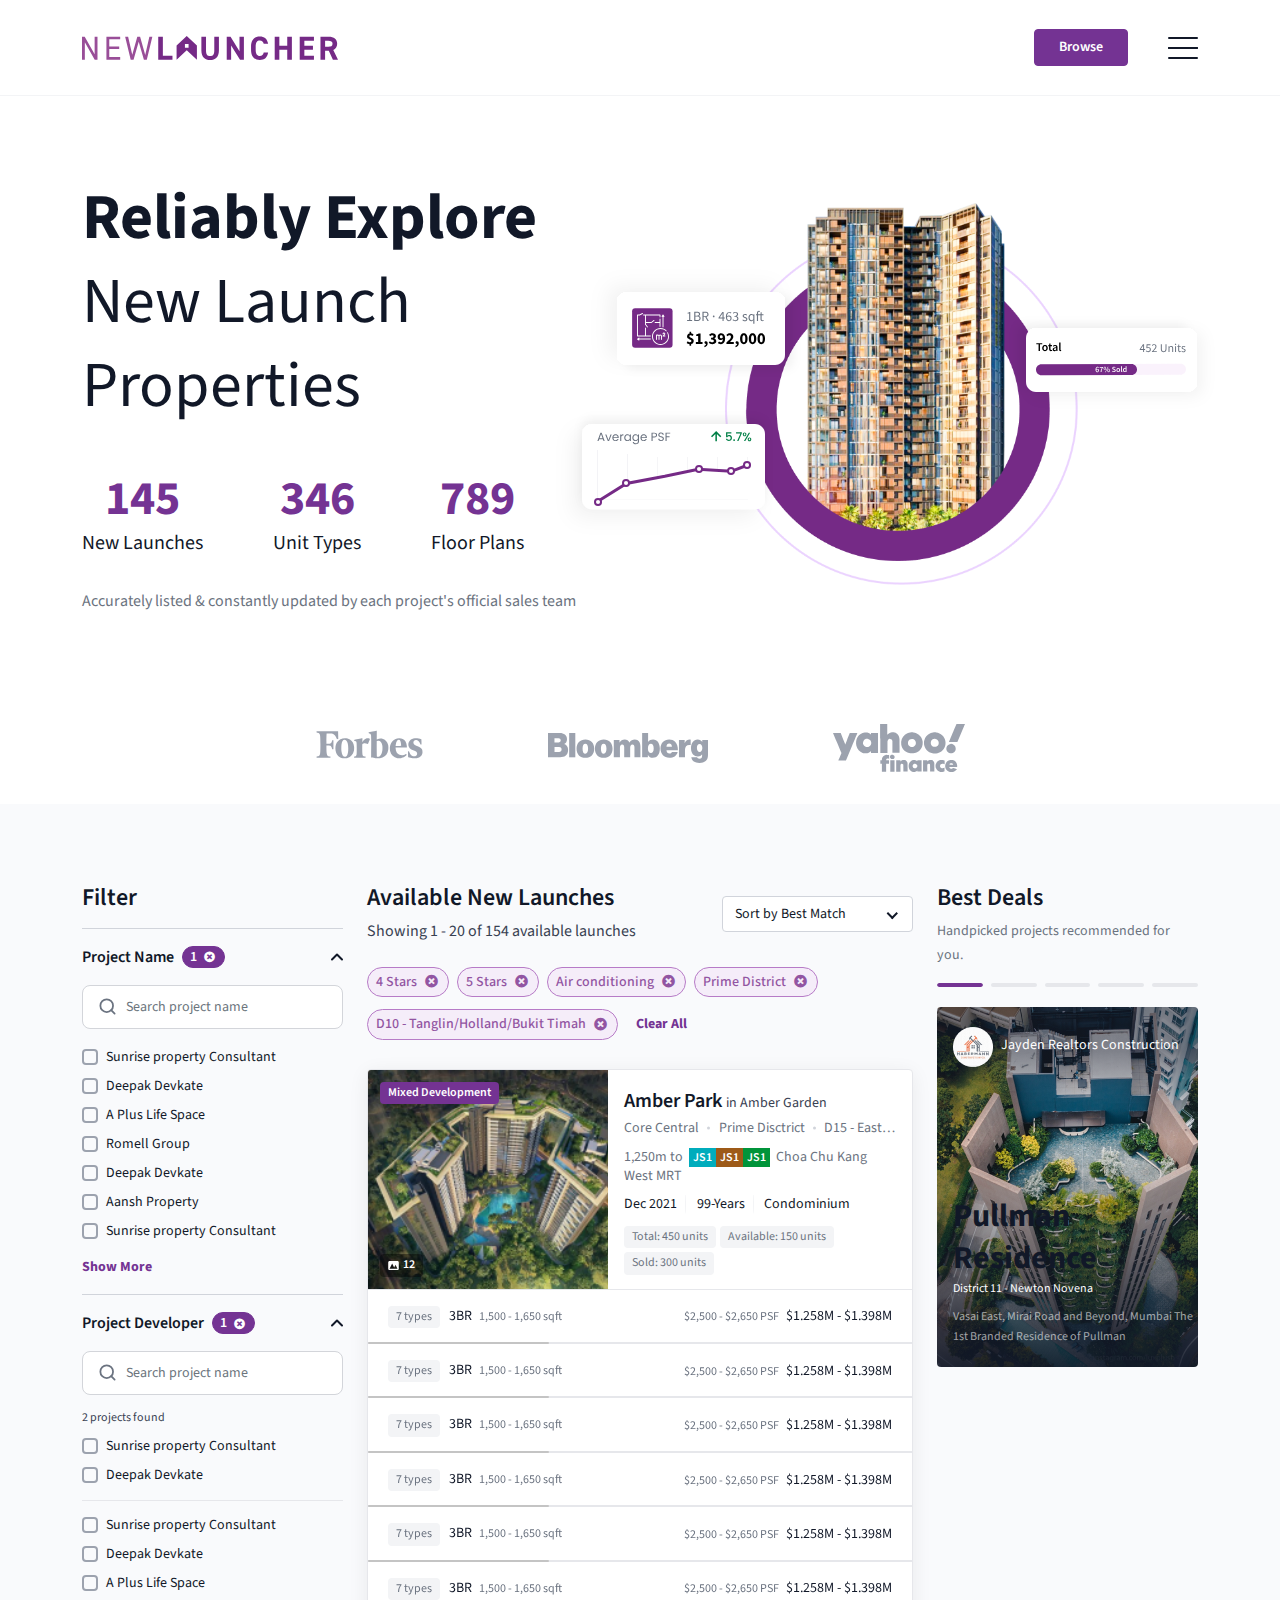
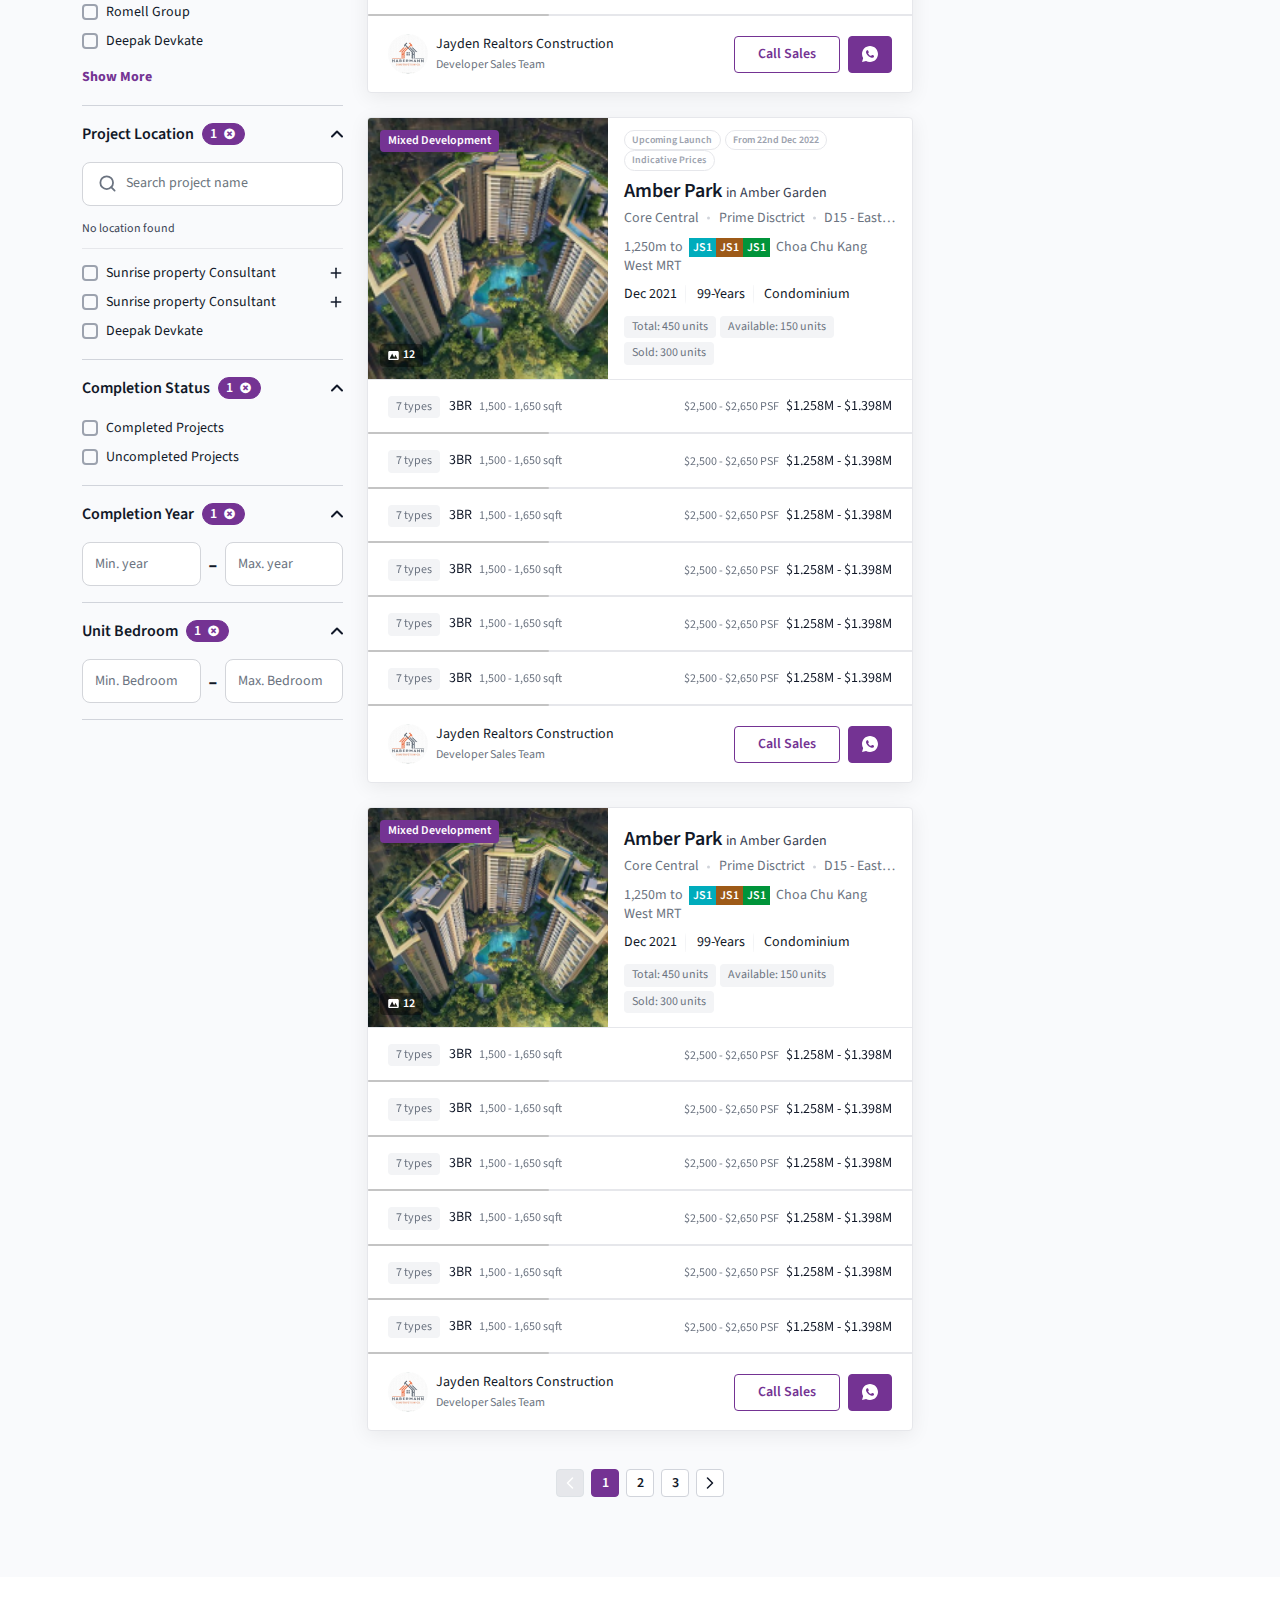
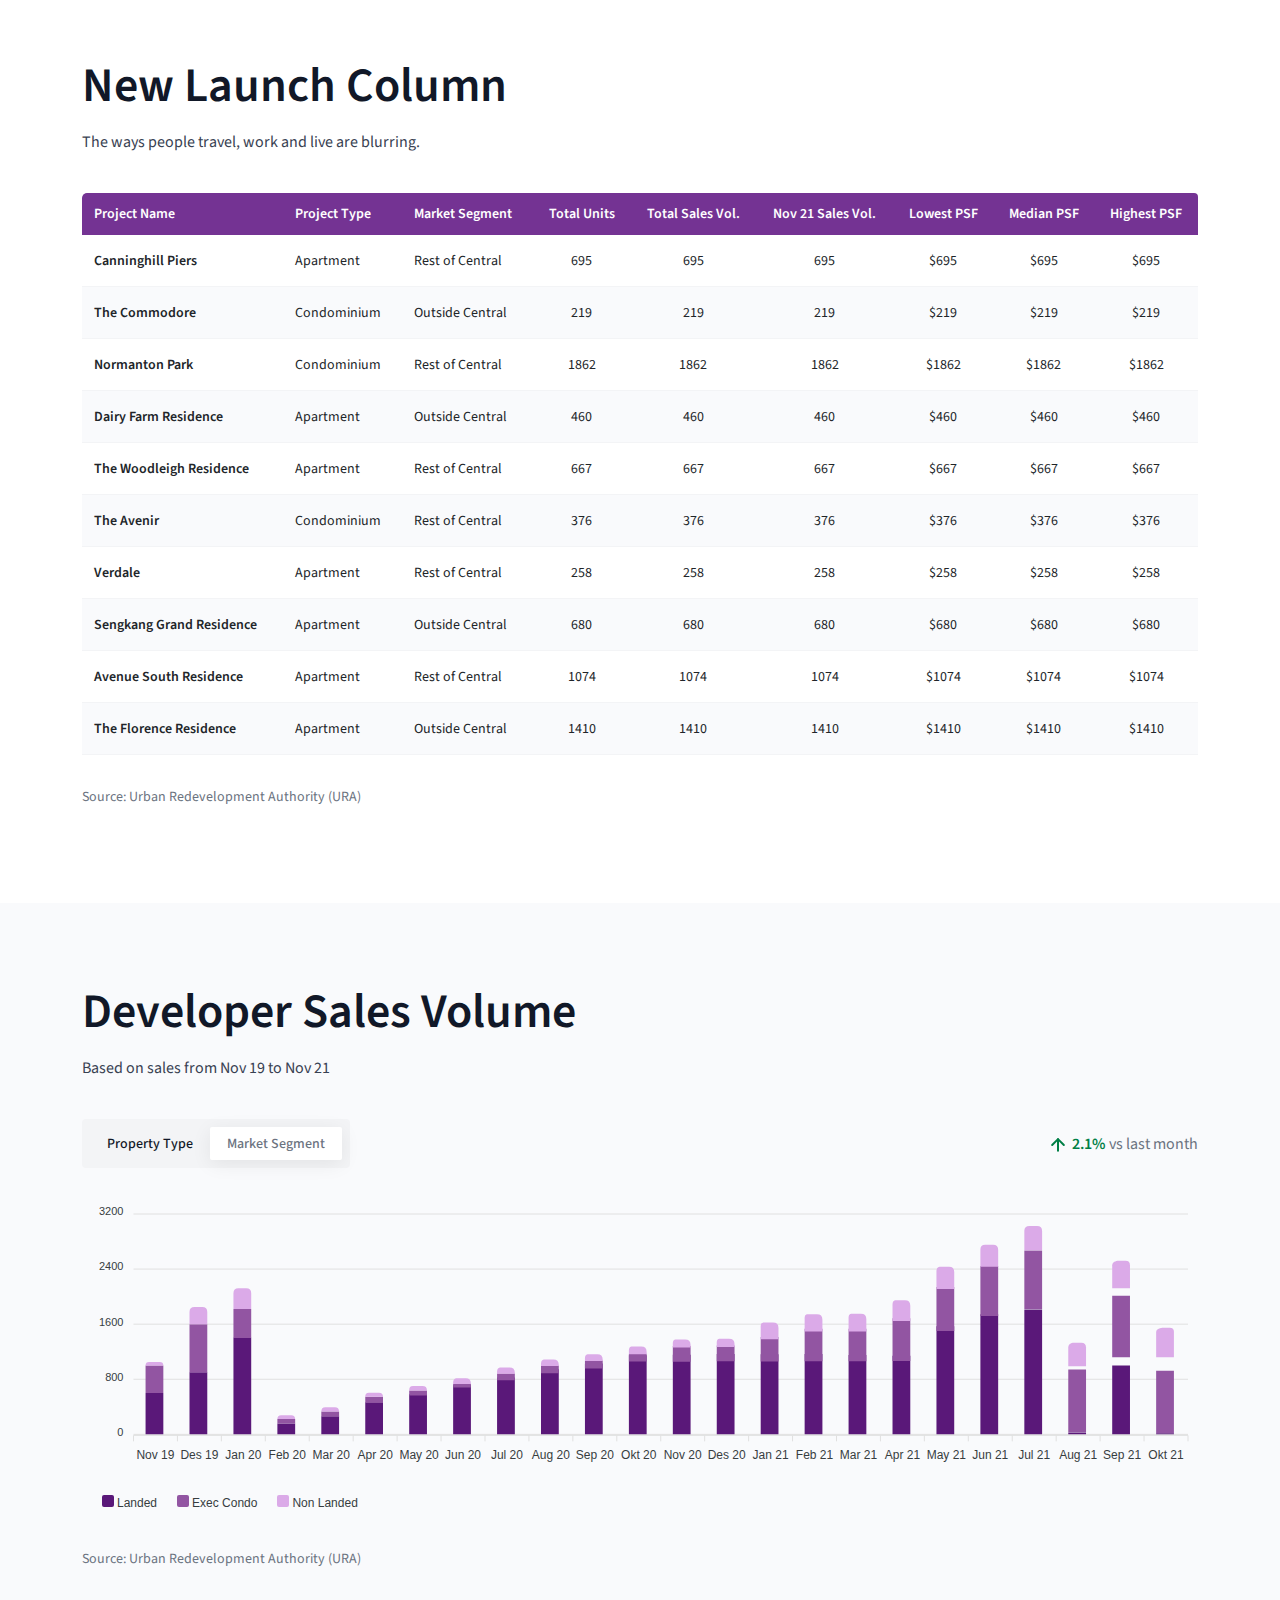
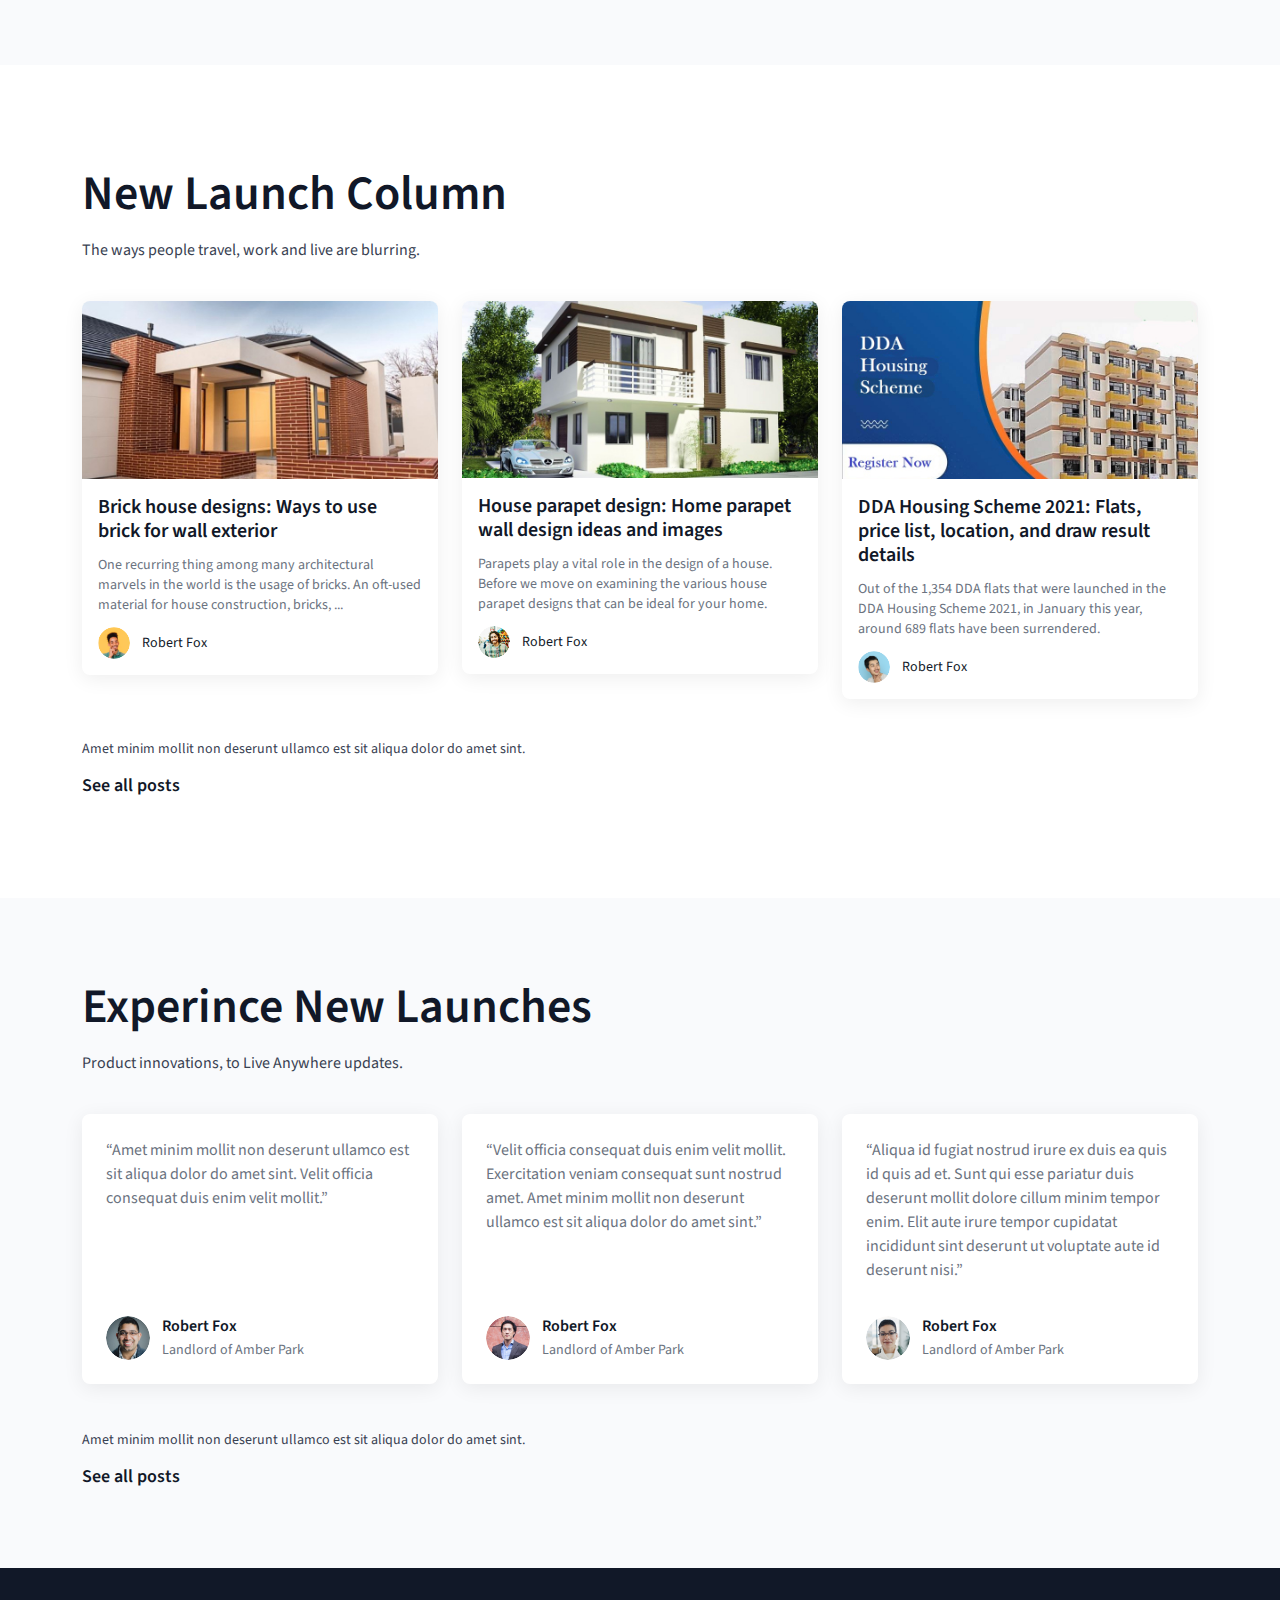
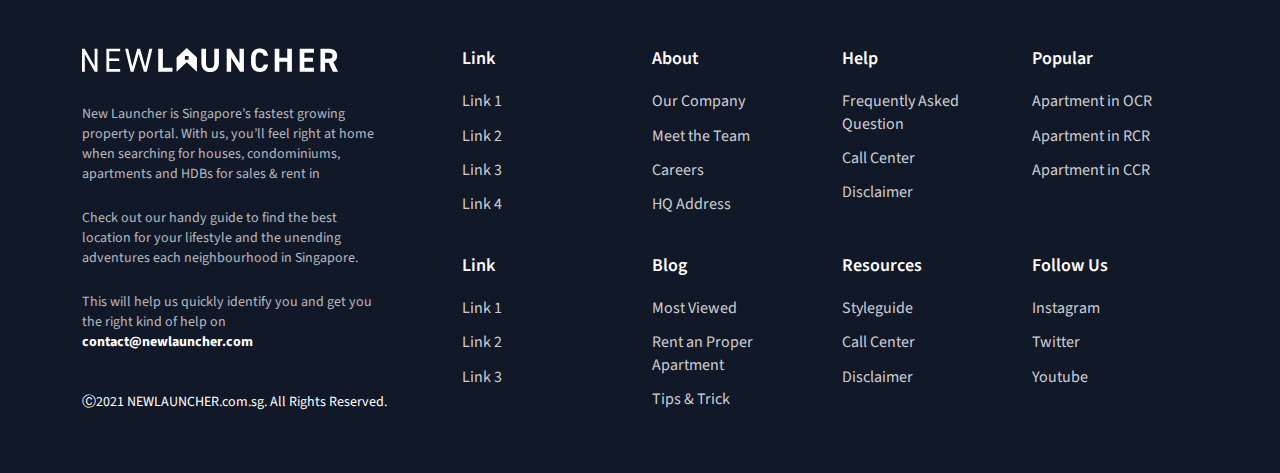
==== commit c34473ae: "fix: toggle feature on filter" ====
--- a/index.html
+++ b/index.html
@@ -552,7 +552,14 @@
                         1
                         <button class="btn-times fas fa-times-circle"></button>
                       </span>
-                      <button class="angle-btn fas fa-angle-down"></button>
+                      
+                      <button class="angle-btn">
+                        <div class="svg-angle-icon">
+                          <svg width="20" height="20" viewBox="0 0 20 20" fill="none" xmlns="http://www.w3.org/2000/svg">
+                            <path d="M5 12.5L10 7.5L15 12.5" stroke="#111828" stroke-width="2" stroke-linecap="round" stroke-linejoin="round"/>
+                            </svg>                            
+                        </div>
+                      </button>
                     </h3>
                     <div class="filter-body">
                       <ul class="selected-filter-2 reset-ul d-flex flex-wrap">
@@ -564,14 +571,21 @@
                   </div> 
                   <!-- FILTER ITEM -->
                   <div class="filter-content-item has-opened"> 
-                    <h3 class="title">
-                      Project Name
+                    <div class="title">
+                      <h3>Project Name</h3>
                       <span class="chip chip-sm chip-bg">
                         1
                         <button class="btn-times fas fa-times-circle"></button>
                       </span>
-                      <button class="angle-btn fas fa-angle-down"></button>
-                    </h3>
+                      
+                      <button class="angle-btn">
+                        <div class="svg-angle-icon">
+                          <svg width="20" height="20" viewBox="0 0 20 20" fill="none" xmlns="http://www.w3.org/2000/svg">
+                            <path d="M5 12.5L10 7.5L15 12.5" stroke="#111828" stroke-width="2" stroke-linecap="round" stroke-linejoin="round"/>
+                            </svg>                            
+                        </div>
+                      </button>
+                    </div>
                     <div class="filter-body">
                       <div class="sm-searech">
                         <input type="text" class="form-control" placeholder="Search project name">
@@ -692,14 +706,21 @@
                   </div> 
                   <!-- FILTER ITEM -->
                   <div class="filter-content-item has-opened"> 
-                    <h3 class="title">
-                      Project Developer
+                    <div class="title">
+                      <h3>Project Developer</h3>
                       <span class="chip chip-sm chip-bg">
                         1
                         <button class="btn-times fas fa-times-circle"></button>
                       </span>
-                      <button class="angle-btn fas fa-angle-down"></button>
-                    </h3>
+                      
+                      <button class="angle-btn">
+                        <div class="svg-angle-icon">
+                          <svg width="20" height="20" viewBox="0 0 20 20" fill="none" xmlns="http://www.w3.org/2000/svg">
+                            <path d="M5 12.5L10 7.5L15 12.5" stroke="#111828" stroke-width="2" stroke-linecap="round" stroke-linejoin="round"/>
+                            </svg>                            
+                        </div>
+                      </button>
+                    </div>
                     <div class="filter-body">
                       <div class="sm-searech">
                         <input type="text" class="form-control" placeholder="Search project name">
@@ -919,15 +940,22 @@
                   </div> 
                   <!-- FILTER ITEM -->
                   <div class="filter-content-item has-opened"> 
-                    <h3 class="title">
-                      Completion Status
+                    <div class="title">
+                      <h3>Completion Status</h3>
                       <span class="chip chip-sm chip-bg">
                         1
                         <button class="btn-times fas fa-times-circle"></button>
                       </span> 
                       <div class="sm-title fw-400 toggle-with-parent">Completed Projects</div>
-                      <button class="angle-btn fas fa-angle-down"></button>
-                    </h3>
+                      
+                      <button class="angle-btn">
+                        <div class="svg-angle-icon">
+                          <svg width="20" height="20" viewBox="0 0 20 20" fill="none" xmlns="http://www.w3.org/2000/svg">
+                            <path d="M5 12.5L10 7.5L15 12.5" stroke="#111828" stroke-width="2" stroke-linecap="round" stroke-linejoin="round"/>
+                            </svg>                            
+                        </div>
+                      </button>
+                    </div>
                     <div class="filter-body">
                       <ul class="check-box-lists mt-16">
                         <li class="form-check">
@@ -947,14 +975,21 @@
                   </div> 
                   <!-- FILTER ITEM -->
                   <div class="filter-content-item has-opened"> 
-                    <h3 class="title">
-                      Completion Year
+                    <div class="title">
+                      <h3>Completion Year</h3>
                       <span class="chip chip-sm chip-bg">
                         1
                         <button class="btn-times fas fa-times-circle"></button>
                       </span>
-                      <button class="angle-btn fas fa-angle-down"></button>
-                    </h3>
+                      
+                      <button class="angle-btn">
+                        <div class="svg-angle-icon">
+                          <svg width="20" height="20" viewBox="0 0 20 20" fill="none" xmlns="http://www.w3.org/2000/svg">
+                            <path d="M5 12.5L10 7.5L15 12.5" stroke="#111828" stroke-width="2" stroke-linecap="round" stroke-linejoin="round"/>
+                            </svg>                            
+                        </div>
+                      </button>
+                    </div>
                     <div class="filter-body">
                       <div class="needs-validation mt-16">
                         <div class="input_group">
@@ -973,14 +1008,21 @@
                   </div> 
                   <!-- FILTER ITEM -->
                   <div class="filter-content-item has-opened"> 
-                    <h3 class="title">
-                      Unit Bedroom
+                    <div class="title">
+                      <h3>Unit Bedroom</h3>
                       <span class="chip chip-sm chip-bg">
                         1
                         <button class="btn-times fas fa-times-circle"></button>
                       </span>
-                      <button class="angle-btn fas fa-angle-down"></button>
-                    </h3>
+                      
+                      <button class="angle-btn">
+                        <div class="svg-angle-icon">
+                          <svg width="20" height="20" viewBox="0 0 20 20" fill="none" xmlns="http://www.w3.org/2000/svg">
+                            <path d="M5 12.5L10 7.5L15 12.5" stroke="#111828" stroke-width="2" stroke-linecap="round" stroke-linejoin="round"/>
+                            </svg>                            
+                        </div>
+                      </button>
+                    </div>
                     <div class="filter-body">
                       <div class="needs-validation mt-16">
                         <div class="input_group">
@@ -2361,7 +2403,7 @@
                         </div>
                       </div>
                       <div class="bottom-text-content">
-                        <h3 class="title">Pullman Residence</h3>
+                        <div class="title"><h3>Pullman Residence</h3></div>
                         <h4 class="sub-title">District 11 - Newton Novena</h4>
                         <p>Vasai East, Mirai Road and Beyond, Mumbai The 1st Branded Residence of Pullman</p>
                       </div>
@@ -2380,7 +2422,7 @@
                         </div>
                       </div>
                       <div class="bottom-text-content">
-                        <h3 class="title">Pullman Residence</h3>
+                        <div class="title"> <h3> Pullman Residence </h3> </div>
                         <h4 class="sub-title">District 11 - Newton Novena</h4>
                         <p>Vasai East, Mirai Road and Beyond, Mumbai The 1st Branded Residence of Pullman</p>
                       </div>
@@ -2399,7 +2441,7 @@
                         </div>
                       </div>
                       <div class="bottom-text-content">
-                        <h3 class="title">Pullman Residence</h3>
+                        <div class="title"> <h3> Pullman Residence </h3> </div>
                         <h4 class="sub-title">District 11 - Newton Novena</h4>
                         <p>Vasai East, Mirai Road and Beyond, Mumbai The 1st Branded Residence of Pullman</p>
                       </div>
@@ -2418,7 +2460,7 @@
                         </div>
                       </div>
                       <div class="bottom-text-content">
-                        <h3 class="title">Pullman Residence</h3>
+                        <div class="title"> <h3> Pullman Residence </h3> </div>
                         <h4 class="sub-title">District 11 - Newton Novena</h4>
                         <p>Vasai East, Mirai Road and Beyond, Mumbai The 1st Branded Residence of Pullman</p>
                       </div>
@@ -2437,7 +2479,7 @@
                         </div>
                       </div>
                       <div class="bottom-text-content">
-                        <h3 class="title">Pullman Residence</h3>
+                        <div class="title"> <h3> Pullman Residence </h3> </div>
                         <h4 class="sub-title">District 11 - Newton Novena</h4>
                         <p>Vasai East, Mirai Road and Beyond, Mumbai The 1st Branded Residence of Pullman</p>
                       </div>
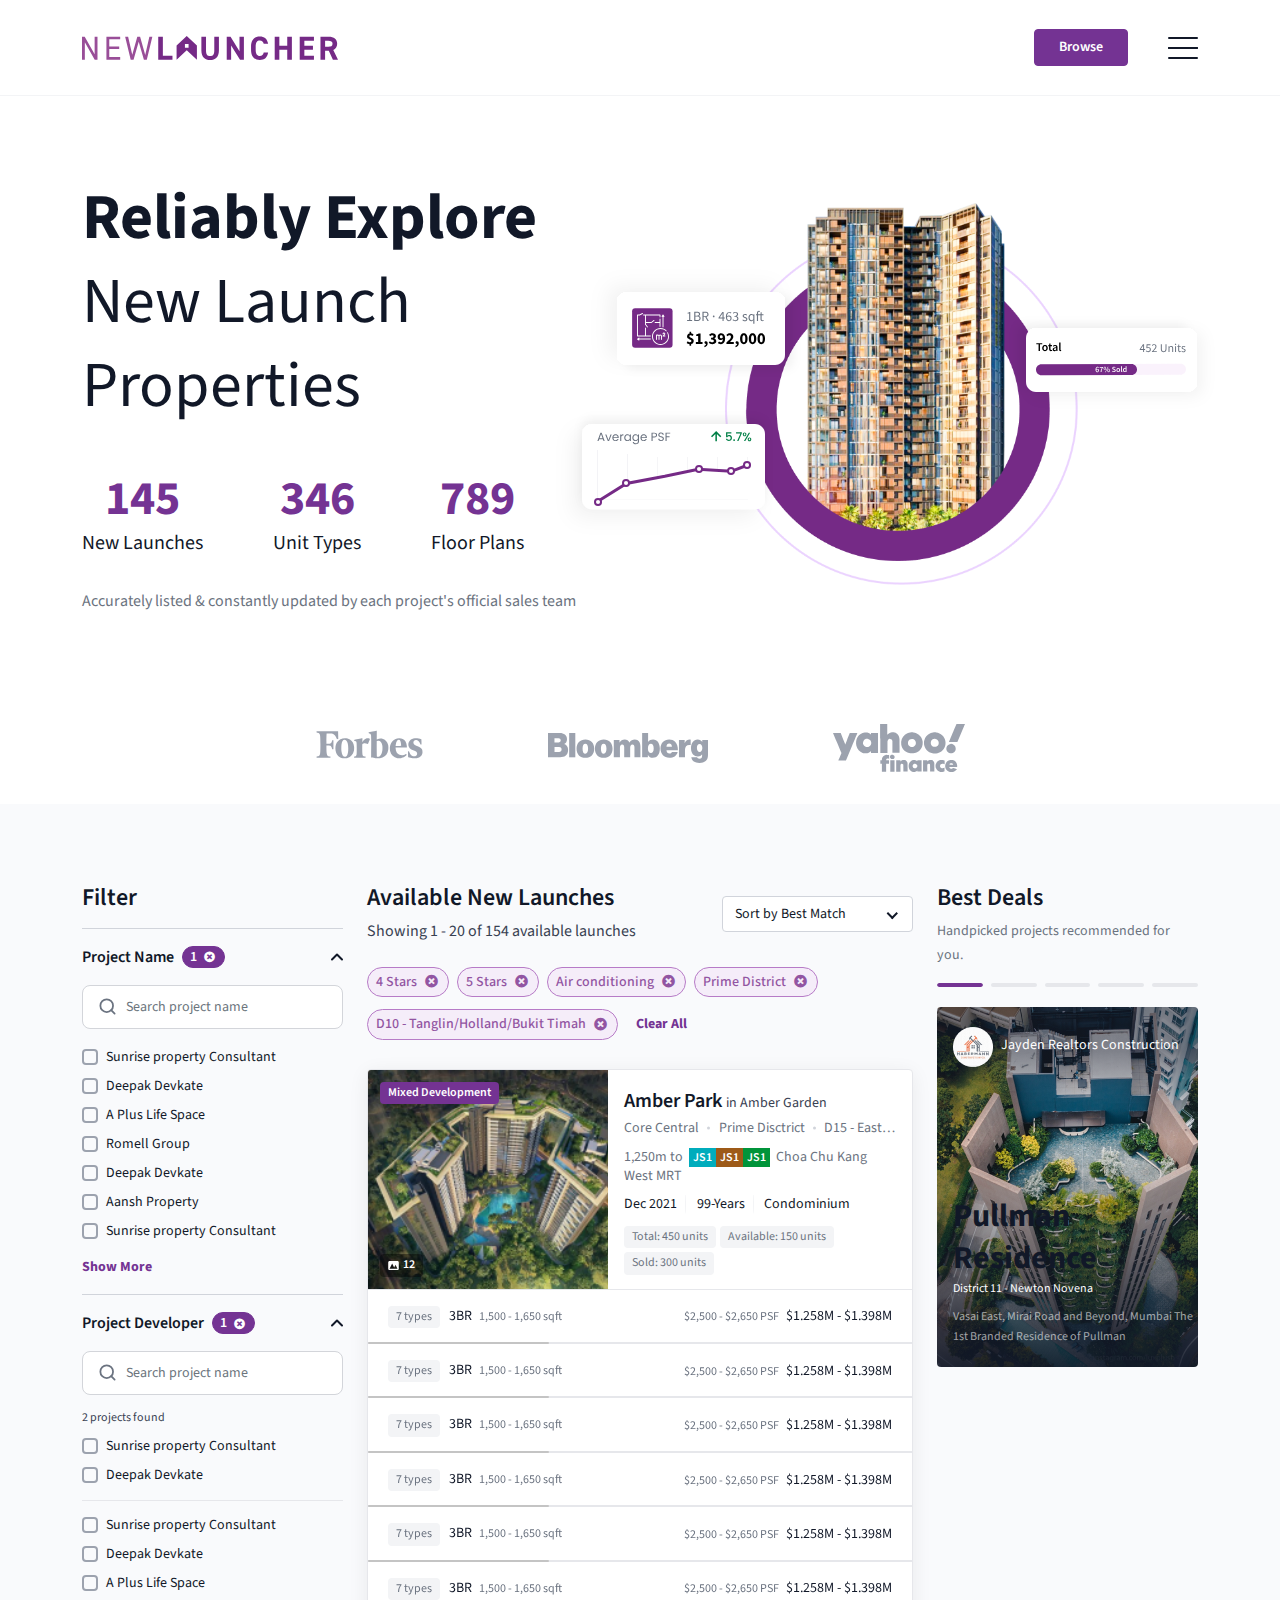
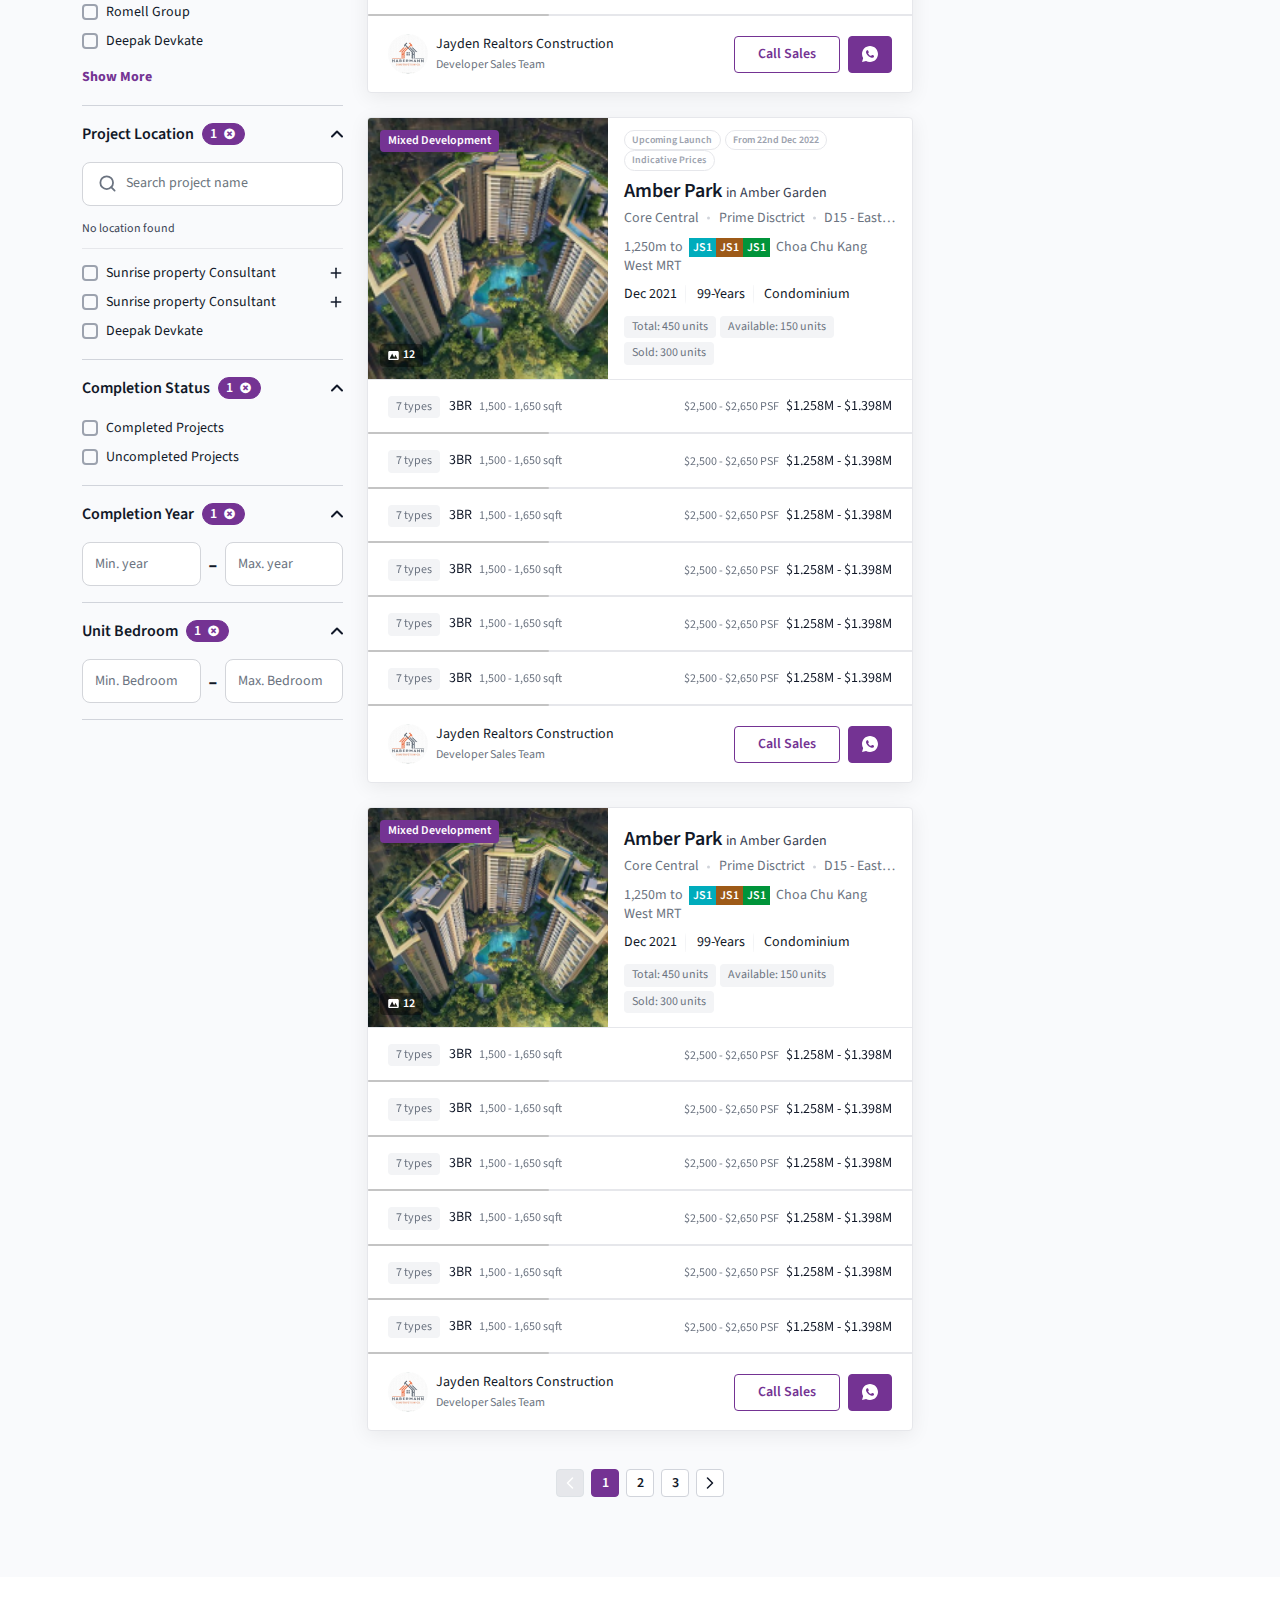
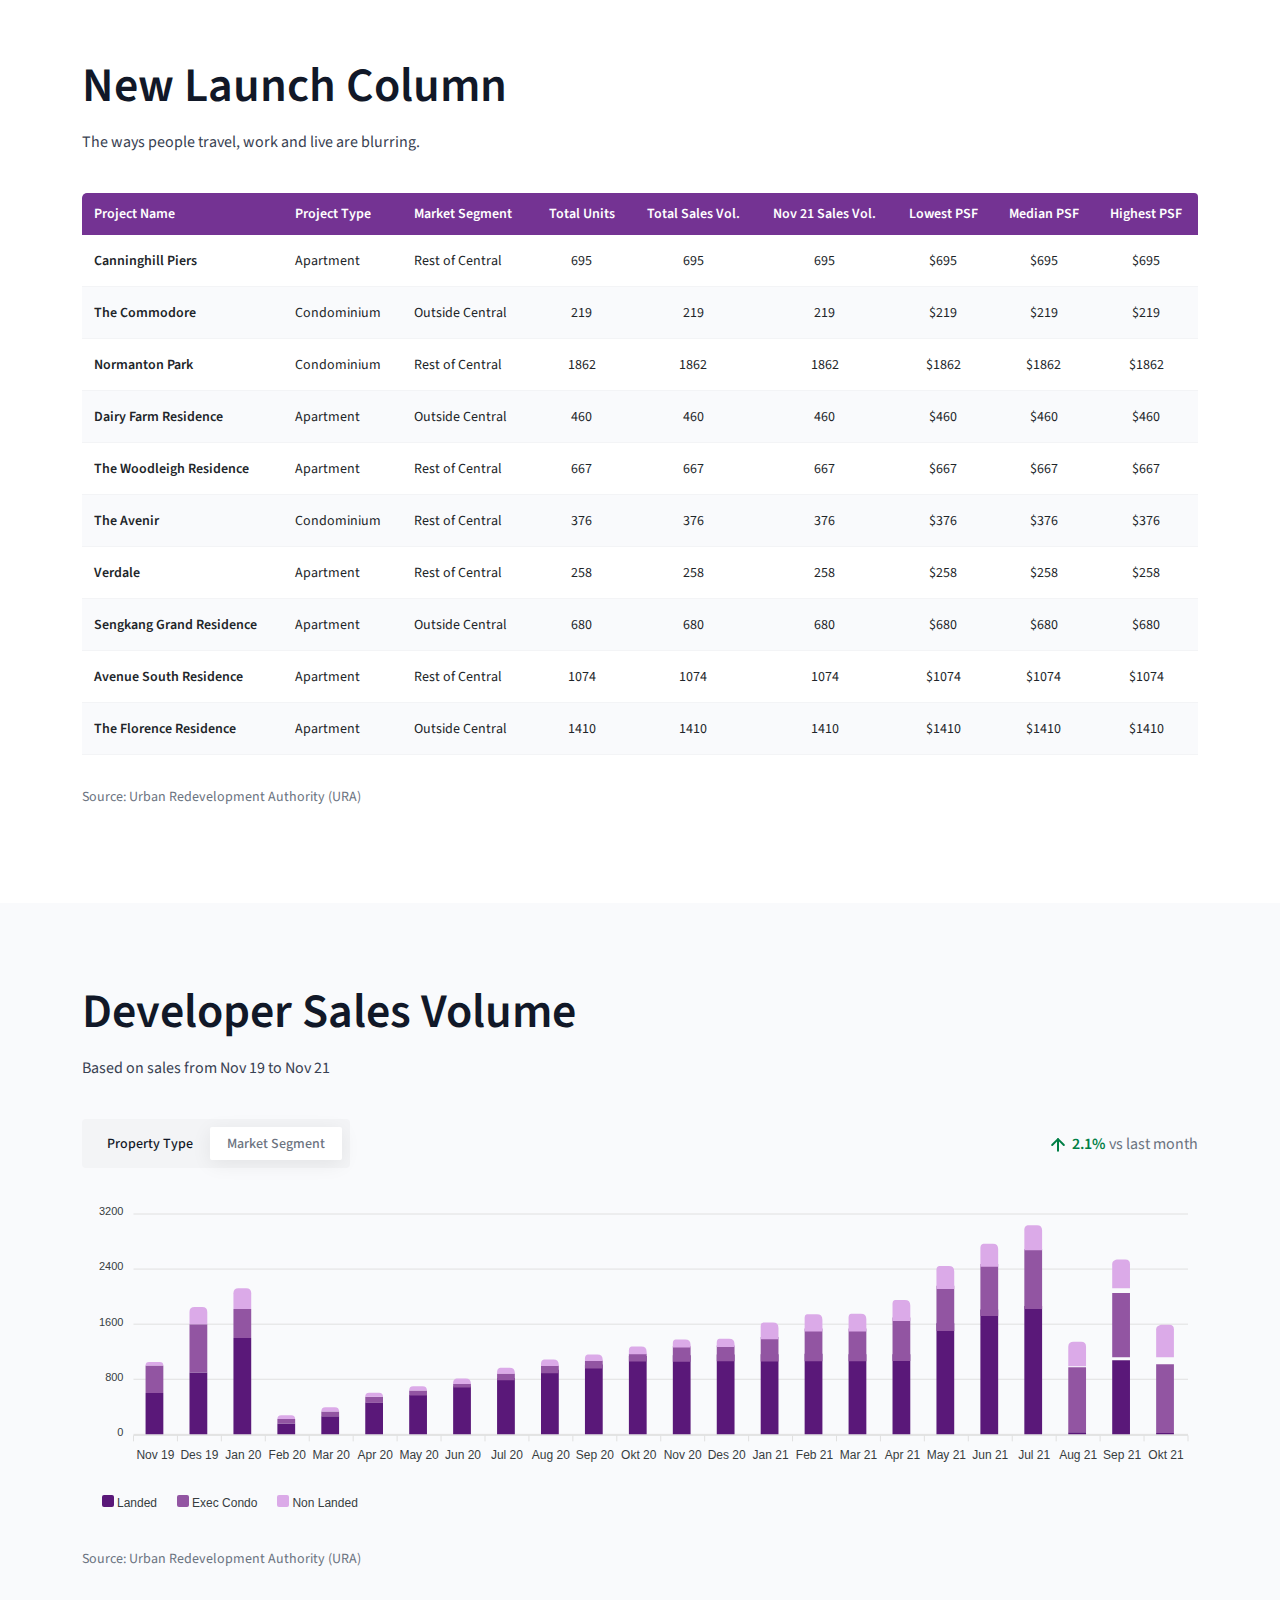
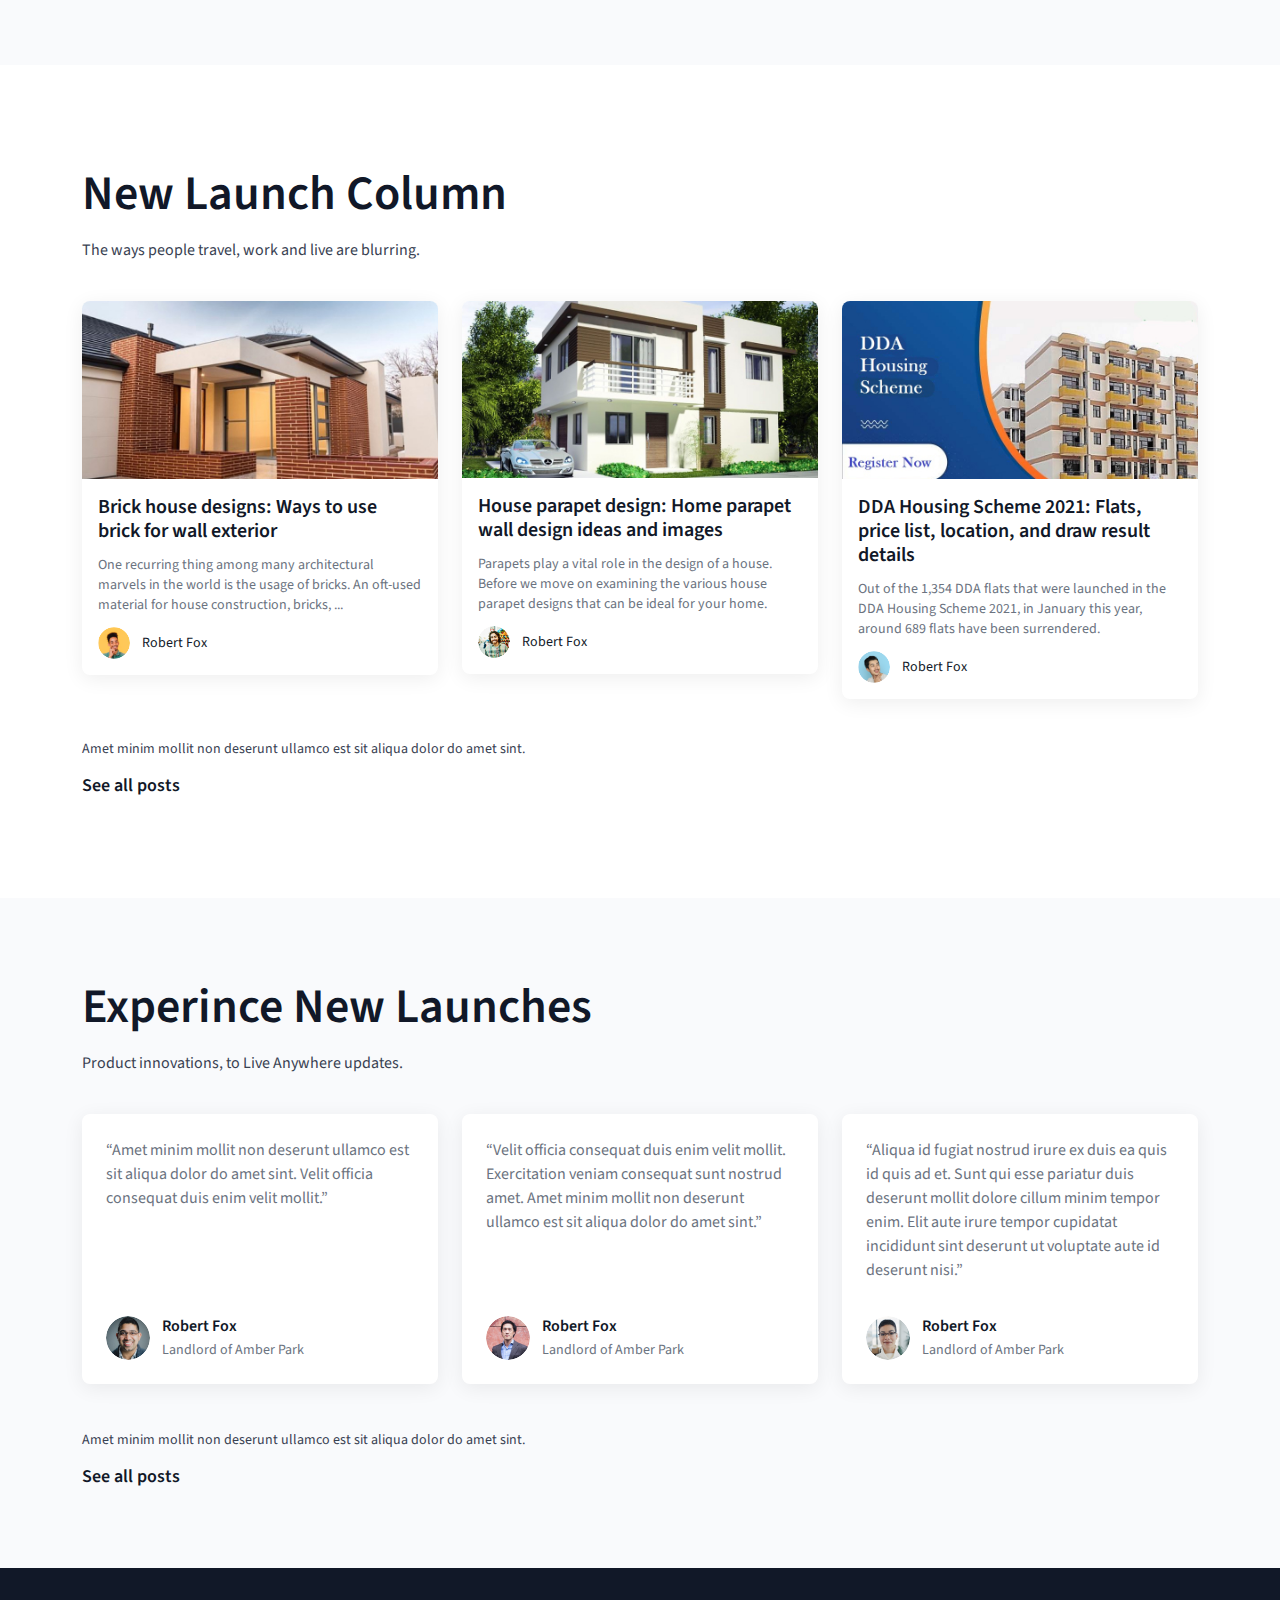
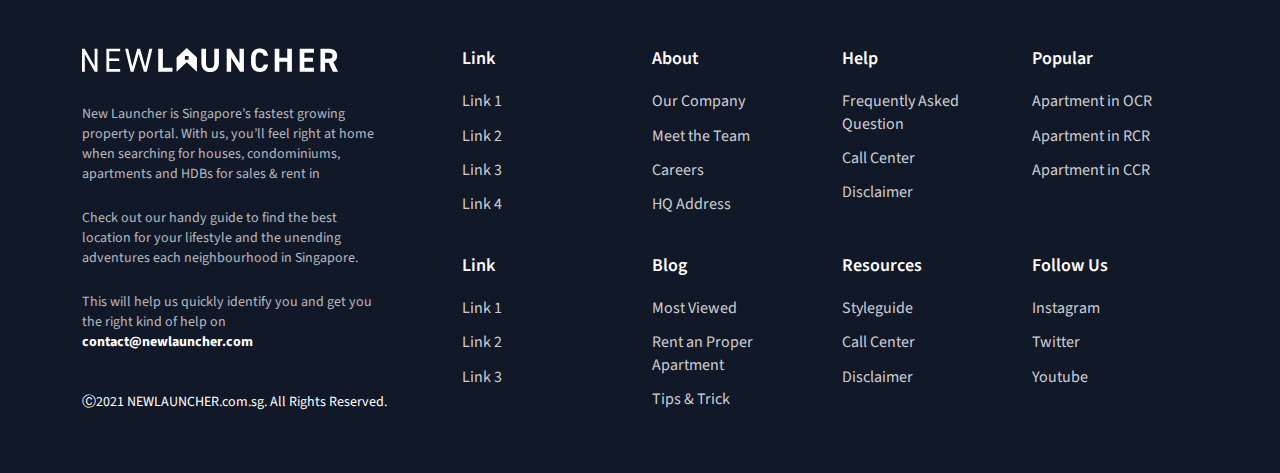
==== commit 002ff768: "fix: label" ====
--- a/index.html
+++ b/index.html
@@ -897,7 +897,7 @@
                         </li>
                         <li>
                           <div class="form-check">
-                            <input class="form-check-input" type="checkbox" value="" id="Locationcheck-box-1">
+                            <input class="form-check-input" type="checkbox" value="" id="Locationcheck-box-2">
                             <label class="form-check-label" for="Locationcheck-box-2">
                               Sunrise property Consultant
                             </label>
--- a/assets/css/style.css
+++ b/assets/css/style.css
@@ -2457,4 +2457,6 @@
     .side-menu-wrapper .sidenav-footer .btn span {
       font-size: 12px; } }
 
+:root {
+  scroll-behavior: unset !important; }
 /*# sourceMappingURL=style.css.map */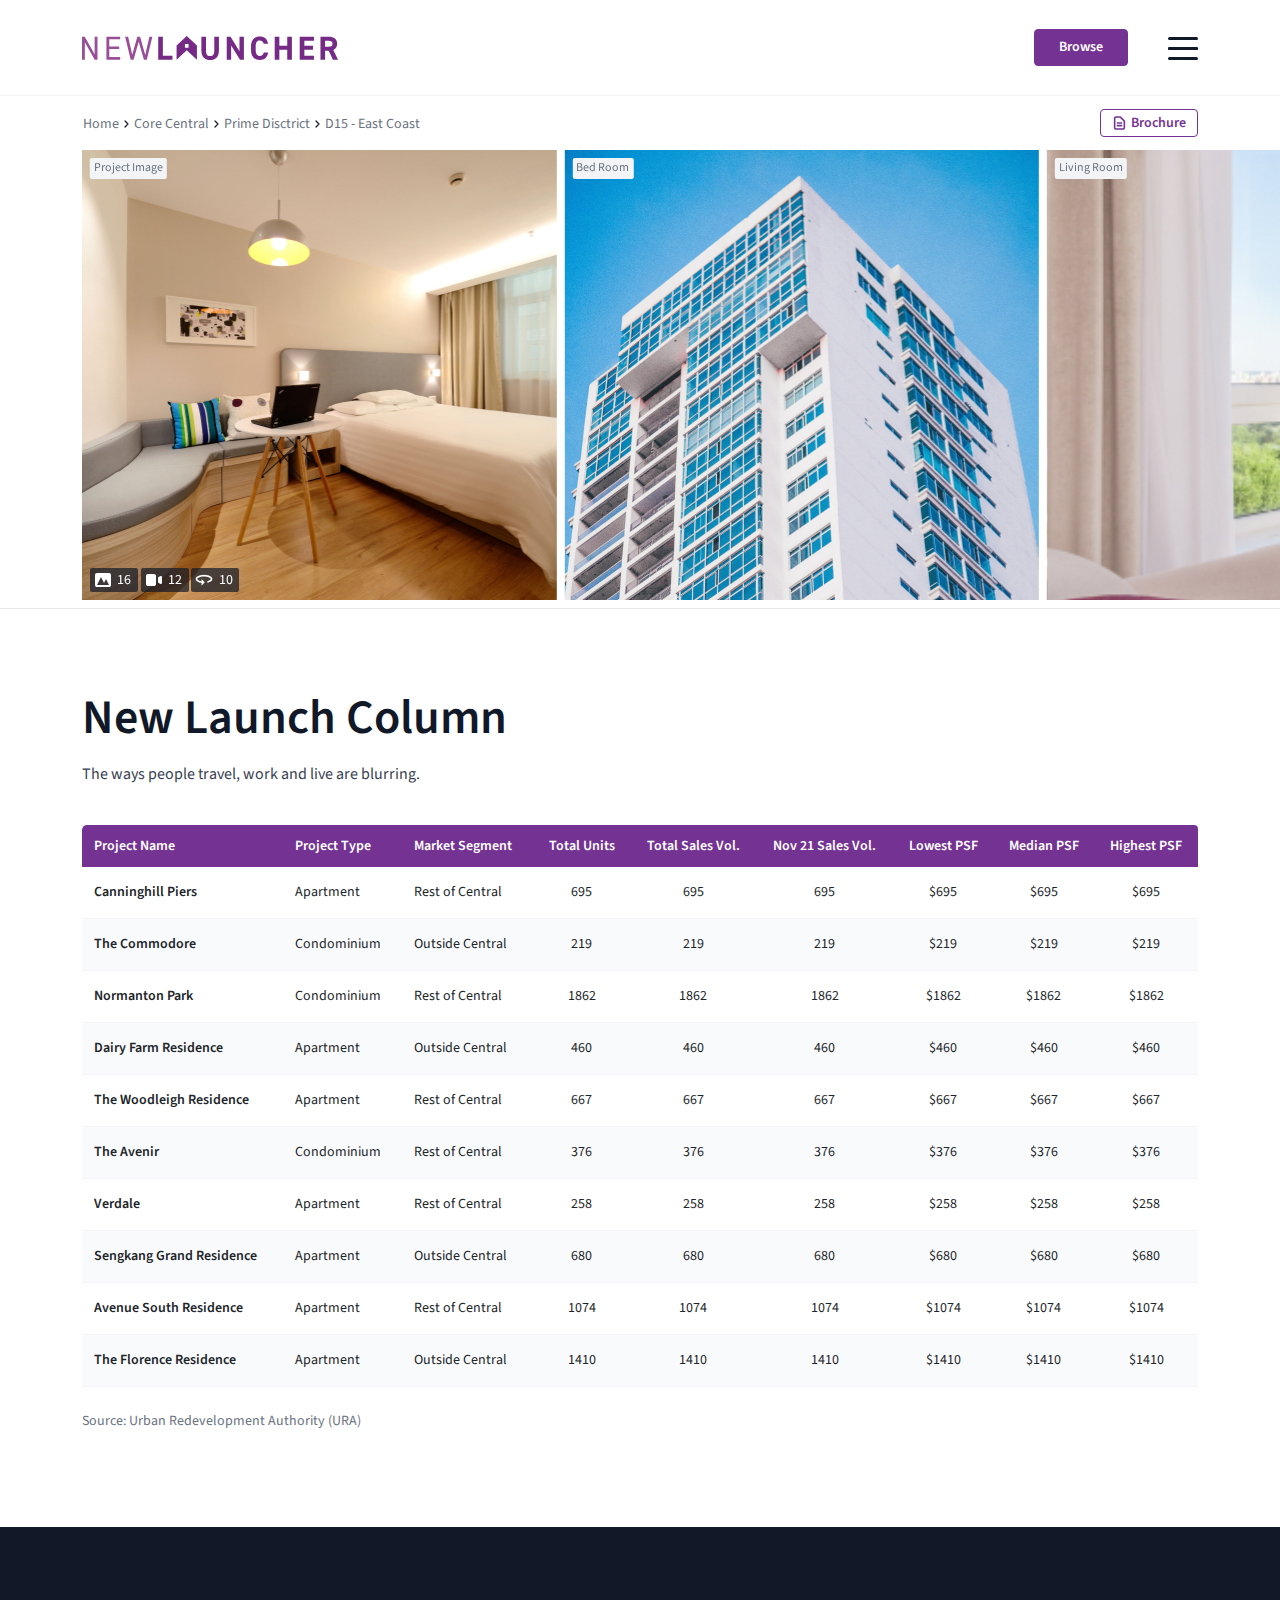
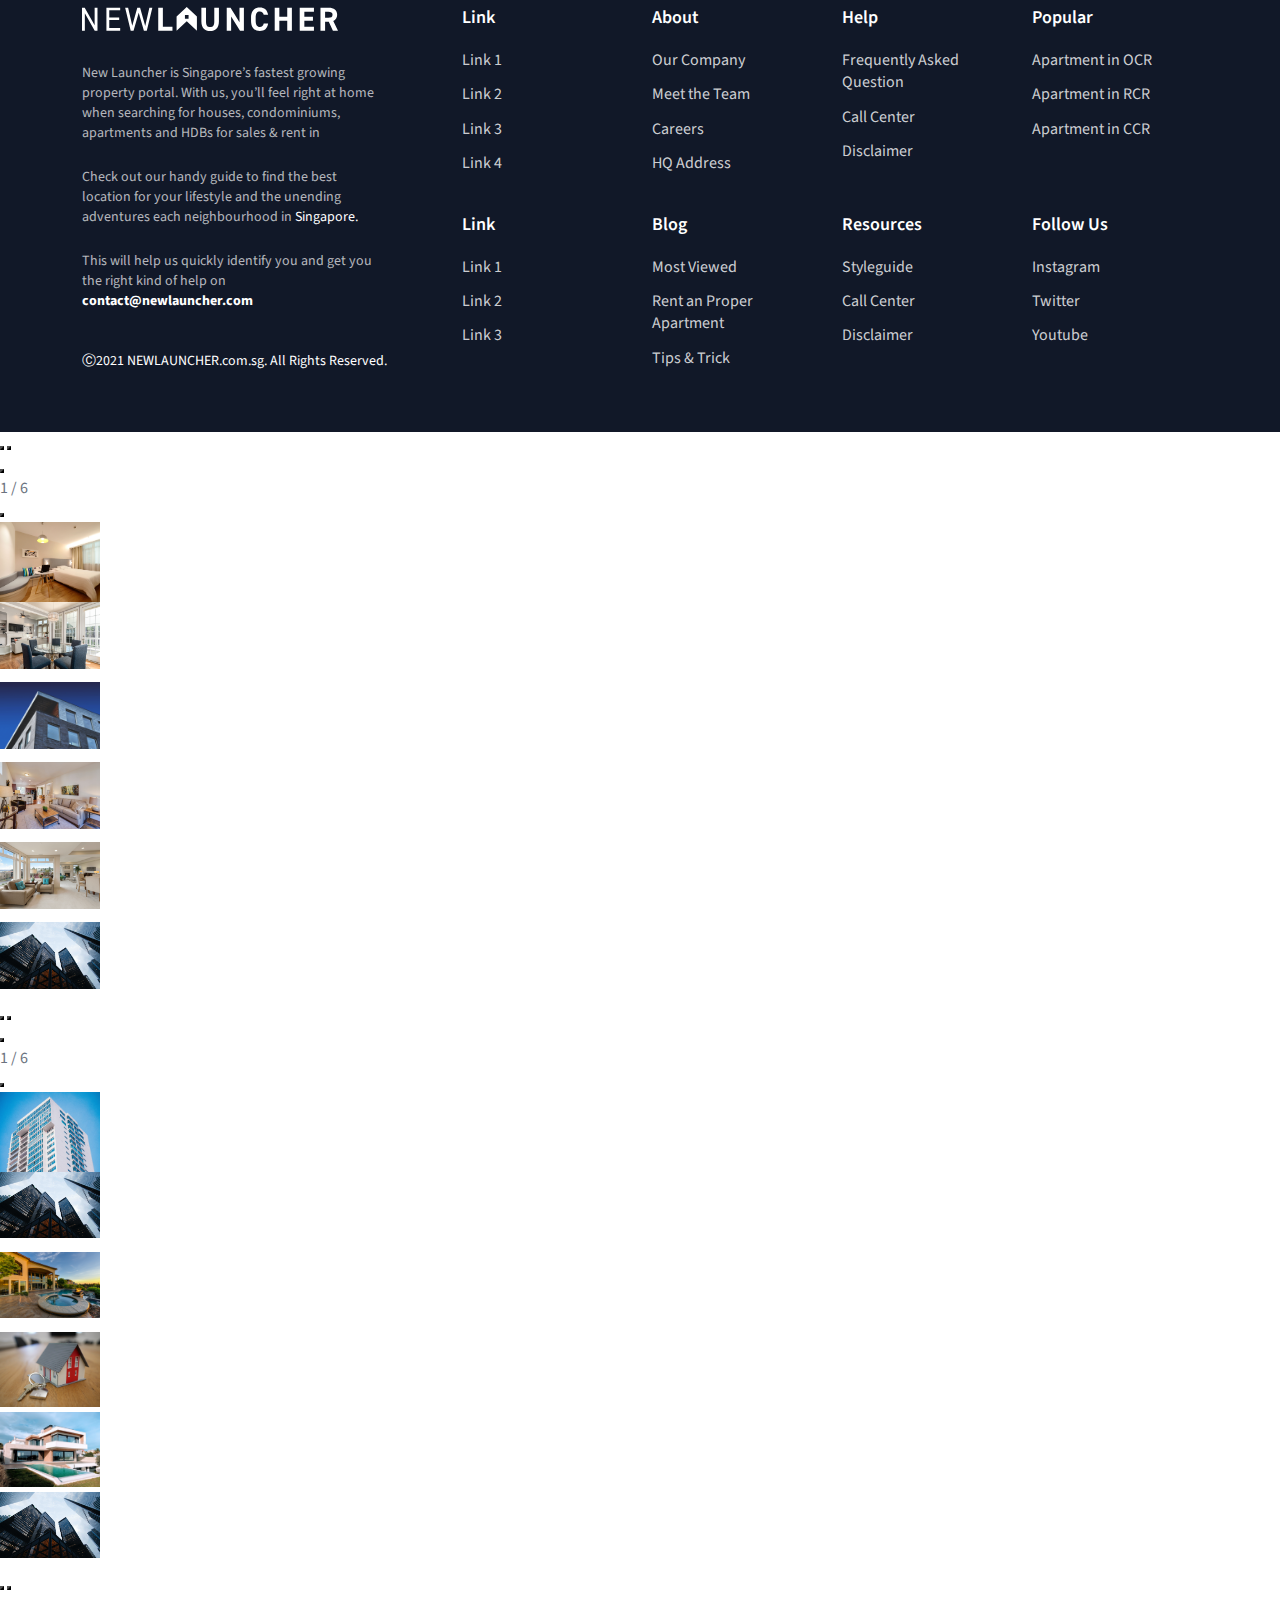
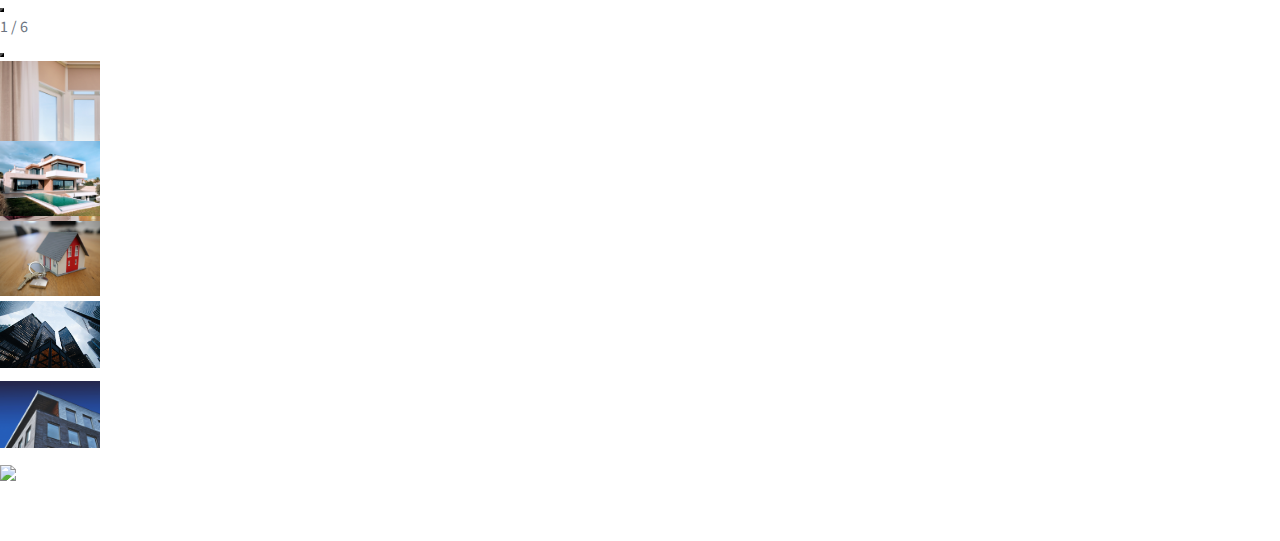
==== commit ec459dec: "create: swiper slider" ====
--- a/index.html
+++ b/index.html
@@ -1,5 +1,6 @@
 <!doctype html>
 <html class="no-js" lang="">
+
 <head>
   <meta charset="utf-8">
   <title>Newlauncher</title>
@@ -7,8 +8,12 @@
   <link rel="stylesheet" href="assets/css/bootstrap.min.css">
   <link rel="stylesheet" href="assets/css/fontawesome-all.css">
   <link rel="stylesheet" href="assets/css/swiper.min.css">
+  <link rel="stylesheet" href="https://cdn.jsdelivr.net/npm/lightgallery@2.1.5/css/lightgallery-bundle.css">
+
+
   <link rel="stylesheet" href="assets/css/style.css">
 </head>
+
 <body>
   <main class="page-root">
     <header class="header-area">
@@ -16,8 +21,10 @@
         <div class="container">
           <nav class="navbar">
             <a href="#" class="brand">
-              <img src="assets/img/logo.svg" class="d-none d-sm-block" alt=""><!--For Lg Device-->
-              <img src="assets/img/logo-sm.svg" class="d-sm-none" alt=""><!--For Sm Device-->
+              <img src="assets/img/logo.svg" class="d-none d-sm-block" alt="">
+              <!--For Lg Device-->
+              <img src="assets/img/logo-sm.svg" class="d-sm-none" alt="">
+              <!--For Sm Device-->
             </a>
             <div class="ms-auto d-flex flex-wrap align-items-center">
               <a href="#" class="btn btn-primary">Browse</a>
@@ -34,11 +41,11 @@
       <!-- SIDE MENU WRAPPER -->
       <div class="side-menu-wrapper">
         <!-- SIDE NAV TOGGLE -->
-        <button class="toggle-sidenav nav-toggle-btn has-bg-icon open"></button> 
+        <button class="toggle-sidenav nav-toggle-btn has-bg-icon open"></button>
         <!-- NAVBAR MAIN -->
         <div class="main-nav-wrap">
           <div class="side-menu-header d-flex align-items-center">
-            <h4 class="title d-none d-md-block">Menu</h4> 
+            <h4 class="title d-none d-md-block">Menu</h4>
             <a href="#" class="d-block d-md-none"><img src="assets/img/logo-sm.svg" alt=""></a>
           </div>
           <ul class="side-navbar-nav">
@@ -48,7 +55,7 @@
               <!-- Child Nav Wrapper -->
               <div class="child-nav-wrapper">
                 <div class="side-menu-header d-flex align-items-center">
-                  <button class="btn-back-icon"></button> 
+                  <button class="btn-back-icon"></button>
                   <h4 class="title me-auto">Desired Location</h4>
                 </div>
                 <ul class="side-navbar-nav">
@@ -62,7 +69,7 @@
                     <!-- Child Nav Wrapper -->
                     <div class="child-nav-wrapper">
                       <div class="side-menu-header d-flex align-items-center">
-                        <button class="btn-back-icon"></button> 
+                        <button class="btn-back-icon"></button>
                         <h4 class="title me-auto"><small>Central Region</small>Desired Location</h4>
                       </div>
                       <ul class="side-navbar-nav">
@@ -142,7 +149,7 @@
                     <!-- Child Nav Wrapper -->
                     <div class="child-nav-wrapper">
                       <div class="side-menu-header d-flex align-items-center">
-                        <button class="btn-back-icon"></button> 
+                        <button class="btn-back-icon"></button>
                         <h4 class="title me-auto"><small>Central Region</small>Desired Location</h4>
                       </div>
                       <ul class="side-navbar-nav">
@@ -223,7 +230,7 @@
                   <li><a href="#">West Region</a></li>
                   <li><a href="#">East Region</a></li>
                   <li><a href="#">North-east Region</a></li>
-                  <li><a href="#">North Region</a></li> 
+                  <li><a href="#">North Region</a></li>
                 </ul>
                 <!-- SIDNAV FOOTER -->
                 <div class="sidenav-footer">
@@ -240,7 +247,7 @@
               <!-- Child Nav Wrapper -->
               <div class="child-nav-wrapper">
                 <div class="side-menu-header d-flex align-items-center">
-                  <button class="btn-back-icon"></button> 
+                  <button class="btn-back-icon"></button>
                   <h4 class="title me-auto">Desired Location</h4>
                 </div>
                 <ul class="side-navbar-nav">
@@ -254,7 +261,7 @@
                     <!-- Child Nav Wrapper -->
                     <div class="child-nav-wrapper">
                       <div class="side-menu-header d-flex align-items-center">
-                        <button class="btn-back-icon"></button> 
+                        <button class="btn-back-icon"></button>
                         <h4 class="title me-auto"><small>Central Region</small>Desired Location</h4>
                       </div>
                       <ul class="side-navbar-nav">
@@ -334,7 +341,7 @@
                     <!-- Child Nav Wrapper -->
                     <div class="child-nav-wrapper">
                       <div class="side-menu-header d-flex align-items-center">
-                        <button class="btn-back-icon"></button> 
+                        <button class="btn-back-icon"></button>
                         <h4 class="title me-auto"><small>Central Region</small>Desired Location</h4>
                       </div>
                       <ul class="side-navbar-nav">
@@ -415,7 +422,7 @@
                   <li><a href="#">West Region</a></li>
                   <li><a href="#">East Region</a></li>
                   <li><a href="#">North-east Region</a></li>
-                  <li><a href="#">North Region</a></li> 
+                  <li><a href="#">North Region</a></li>
                 </ul>
                 <!-- SIDNAV FOOTER -->
                 <div class="sidenav-footer">
@@ -445,2054 +452,100 @@
             <!-- Nav Item -->
             <li><a href="#">Project Size</a></li>
           </ul>
-          <!-- SIDNAV FOOTER -->
-          <div class="sidenav-footer">
-            <a href="#" class="btn btn-primary w-100">
-              View All 154 Launches
-              <span class="d-block fw-400">Listed & updated by verified sales teams</span>
-            </a>
-          </div>
+        </div>
+        <!-- SIDNAV FOOTER -->
+        <div class="sidenav-footer">
+          <a href="#" class="btn btn-primary w-100">
+            View All 154 Launches
+            <span class="d-block fw-400">Listed & updated by verified sales teams</span>
+          </a>
         </div>
       </div>
     </header>
     <section class="hero-area">
-      <div class="ornament d-sm-none"><img src="assets/img/Ornament.svg" alt=""></div>
       <div class="container">
-        <div class="row align-items-center">
-          <div class="col-xl-6">
-            <h2 class="title-xl">Reliably Explore <span class="fw-400 d-block">New Launch Properties</span></h2>
-            <ul class="count-wrapper reset-ul d-flex align-items-center">
-              <li class="text-md-center">
-                <h3 class="num">145</h3>
-                New Launches
-              </li>
-              <li class="text-md-center">
-                <h3 class="num">346</h3>
-                Unit Types
-              </li>
-              <li class="text-md-center">
-                <h3 class="num">789</h3>
-                Floor Plans
-              </li>
-            </ul>
-            <div class="col-9 col-md-12 p-0">
-              <p>Accurately listed & constantly updated by each project's official sales team</p>
+        <div class="hero-header-desktop">
+          <div class="hero-header">
+            <div class="breadcrumb-menu">
+              <ul>
+                <li><a href="">Home</a></li>
+                <li><img src="assets/img/arrow-right.svg" alt=""></li>
+                <li><a href="">Core Central</a></li>
+                <li><img src="assets/img/arrow-right.svg" alt=""></li>
+                <li><a href="">Prime Disctrict</a></li>
+                <li><img src="assets/img/arrow-right.svg" alt=""></li>
+                <li><a href="">D15 - East Coast</a></li>
+              </ul>
+            </div>
+            <button type="button" class="brochure-btn"><img src="assets/img/brochure.svg" alt="">Brochure</button>
+          </div>
+        </div>
+        <div class="hero-header-mobile">
+          <div class="hero-header">
+            <div class="breadcrumb-menu">
+              <ul>
+                <li><a href="">Home</a></li>
+                <li><img src="assets/img/arrow-right.svg" alt=""></li>
+                <li><a href="">CCR</a></li>
+                <li><img src="assets/img/arrow-right.svg" alt=""></li>
+                <li><a href="">Prime Disctrict</a></li>
+                <li><img src="assets/img/arrow-right.svg" alt=""></li>
+                <li><a href="">D15</a></li>
+              </ul>
+            </div>
+            <button type="button" class="brochure-btn"><img src="assets/img/brochure.svg" alt="">Brochure</button>
+          </div>
+        </div>
+      </div>
+      <!-- end breadcrumb -->
+      <div class="hero-slider-section">
+        <div class="container">
+          <div class="slider-wrap st_screenfix">
+            <div class="swiper-slider">
+              <div class="swiper-wrapper">
+                <div class="swiper-slide slider-thumb" id="gallery-1"
+                  style=" background-image: url(assets/img/slider/slider1.jpg);">
+                  <button type="button" class="project-btn">Project Image</button>
+                </div>
+                <div class="swiper-slide slider-thumb" id="gallery-2"
+                  style="background-image: url(assets/img/slider/slider2.jpg);">
+                  <button type="button" class="project-btn">Bed Room</button>
+                </div>
+                <div class="swiper-slide slider-thumb" id="gallery-3"
+                  style="background-image: url(assets/img/slider/slider3.jpg);">
+                  <button type="button" class="project-btn">Living Room</button>
+                </div>
+                <div class="swiper-slide slider-thumb" data-hash="slide1"
+                  style="background-image: url(assets/img/slider/slider1.jpg);">
+                  <button type="button" class="project-btn">Project Image</button>
+                </div>
+                <div class="swiper-slide slider-thumb" data-hash="slide1"
+                  style="background-image: url(assets/img/slider/slider2.jpg);">
+                  <button type="button" class="project-btn">Bed Room</button>
+                </div>
+                <div class="swiper-slide slider-thumb" data-hash="slide1"
+                  style="background-image: url(assets/img/slider/slider3.jpg);">
+                  <button type="button" class="project-btn">Living Room</button>
+                </div>
+              </div>
+            </div>
+            <div class="project-img">
+              <ul>
+                <li><a href="#"><img src="assets/img/img.svg" alt="">16</a></li>
+                <li><a href="#"><img src="assets/img/video.svg" alt="">12</a></li>
+                <li><a href="#"><img src="assets/img/circel.png" alt="">10</a></li>
+              </ul>
             </div>
           </div>
-          <div class="col-xl-6 d-none d-lg-block">
-            <div class="infographic-wrap ms-auto d-xl-block d-none">
-              <div class="img-wrap layer"> 
-                <img src="assets/img/building-1.png" alt="">
-              </div>
-              <div class="layer layer-1">
-                <img src="assets/img/icons/icon-1.svg" alt="">
-              </div>
-              <div class="layer layer-2"> 
-                <img src="assets/img/icons/icon-2.svg" alt="">
-              </div>
-              <div class="layer layer-3">   
-                <img src="assets/img/icons/icon-3.svg" alt="">
-              </div>
-            </div>
-          </div>
-        </div>    
+        </div>
       </div>
+
+
     </section>
-    <section class="social-proof-wrap px-2">
-      <div class="container d-md-flex align-items-center justify-content-md-center">
-        <a href="#" class="brand mb-7 d-none d-md-block">
-          <img src="assets/img/brand/1.svg" alt="">
-        </a>
-        <a href="#" class="brand d-none d-md-block">
-          <img src="assets/img/brand/2.svg" alt="">
-        </a>
-        <a href="#" class="brand d-none d-md-block me-0">
-          <img src="assets/img/brand/3.svg" alt="">
-        </a>
-        <div class="row mx-0 align-items-center d-md-none">
-          <div class="col-4 px-0">
-              <a href="#" class="mb-7 brand p-0 text-start w-100">
-                <img src="assets/img/brand/1-sm.svg" alt="" class="d-md-none">
-              </a>
-          </div>
-          <div class="col-4 px-0">
-              <a href="#" class="brand p-0 text-center w-100">
-                <img src="assets/img/brand/2-sm.svg" alt="" class="d-md-none">
-              </a>
-          </div>
-          <div class="col-4 px-0">
-              <a href="#" class="brand p-0 text-end w-100">
-                <img src="assets/img/brand/3-sm.svg" alt="" class="d-md-none">
-              </a>
-          </div>
-        </div>
-      </div>
-    </section>
-    <section class="sec-pt-80 sec-pb-80 bg-gray">
-      <div class="container">
-        <div class="row">
-          <div class="col-xl-3">
-            <div class="all-filters-area">
-              <div class="filter-area-header d-flex align-items-center d-xl-none">
-                <button class="btn-back-icon"></button> 
-                <h4 class="title me-auto">Filter</h4>
-                <a href="#" class="btn-text px-0">Clear All</a>
-              </div>
-              <div class="all-filters-wrap">
-                <div class="panel-title-area d-none d-xl-block">
-                  <h2 class="title">Filter</h2>
-                </div>
-                <!-- ALL FILTER WRAPPER -->
-                <div class="filter-fields-wrapper">
-                  <!-- FILTER ITEM -->
-                  <div class="selected-filter-bg filter-content-item has-opened d-xl-none"> 
-                    <h3 class="title">
-                      Selected Filter
-                      <span class="chip chip-sm chip-bg">
-                        1
-                        <button class="btn-times fas fa-times-circle"></button>
-                      </span>
-                      
-                      <button class="angle-btn">
-                        <div class="svg-angle-icon">
-                          <svg width="20" height="20" viewBox="0 0 20 20" fill="none" xmlns="http://www.w3.org/2000/svg">
-                            <path d="M5 12.5L10 7.5L15 12.5" stroke="#111828" stroke-width="2" stroke-linecap="round" stroke-linejoin="round"/>
-                            </svg>                            
-                        </div>
-                      </button>
-                    </h3>
-                    <div class="filter-body">
-                      <ul class="selected-filter-2 reset-ul d-flex flex-wrap">
-                        <li class="chip chip-light">MS H20 <button class="btn-times fas fa-times-circle"></button></li>
-                        <li class="chip chip-light">Sunrise Property Consultant <button class="btn-times fas fa-times-circle"></button></li>
-                        <li class="chip chip-light">Romel Group chip-light <button class="btn-times fas fa-times-circle"></button></li>
-                      </ul>
-                    </div>
-                  </div> 
-                  <!-- FILTER ITEM -->
-                  <div class="filter-content-item has-opened"> 
-                    <div class="title">
-                      <h3>Project Name</h3>
-                      <span class="chip chip-sm chip-bg">
-                        1
-                        <button class="btn-times fas fa-times-circle"></button>
-                      </span>
-                      
-                      <button class="angle-btn">
-                        <div class="svg-angle-icon">
-                          <svg width="20" height="20" viewBox="0 0 20 20" fill="none" xmlns="http://www.w3.org/2000/svg">
-                            <path d="M5 12.5L10 7.5L15 12.5" stroke="#111828" stroke-width="2" stroke-linecap="round" stroke-linejoin="round"/>
-                            </svg>                            
-                        </div>
-                      </button>
-                    </div>
-                    <div class="filter-body">
-                      <div class="sm-searech">
-                        <input type="text" class="form-control" placeholder="Search project name">
-                        <button class="search-icon-btn"></button>
-                      </div>
-                      <ul id="expanded-project-name" data-each-show="5" class="check-box-lists mh-none"> 
-                        <li class="list-item form-check">
-                          <input class="form-check-input" type="checkbox" value="" id="check-box-1">
-                          <label class="form-check-label" for="check-box-1">
-                            Sunrise property Consultant
-                          </label>
-                        </li>
-                        <li class="list-item form-check">
-                          <input class="form-check-input" type="checkbox" value="" id="check-box-2">
-                          <label class="form-check-label" for="check-box-2">
-                            Deepak Devkate
-                          </label>
-                        </li>
-                        <li class="list-item form-check">
-                          <input class="form-check-input" type="checkbox" value="" id="check-box-3">
-                          <label class="form-check-label" for="check-box-3">
-                            A Plus Life Space
-                          </label>
-                        </li>
-                        <li class="list-item form-check">
-                          <input class="form-check-input" type="checkbox" value="" id="check-box-4">
-                          <label class="form-check-label" for="check-box-4">
-                            Romell Group
-                          </label>
-                        </li>
-                        <li class="list-item form-check">
-                          <input class="form-check-input" type="checkbox" value="" id="check-box-5">
-                          <label class="form-check-label" for="check-box-5">
-                            Deepak Devkate
-                          </label>
-                        </li>
-                        <li class="list-item form-check">
-                          <input class="form-check-input" type="checkbox" value="" id="check-box-6">
-                          <label class="form-check-label" for="check-box-6">
-                            Aansh Property
-                          </label>
-                        </li> 
-                        <li class="list-item form-check">
-                          <input class="form-check-input" type="checkbox" value="" id="check-box--1">
-                          <label class="form-check-label" for="check-box--1">
-                            Sunrise property Consultant
-                          </label>
-                        </li>
-                        <li class="list-item d-none form-check">
-                          <input class="form-check-input" type="checkbox" value="" id="check-box--2">
-                          <label class="form-check-label" for="check-box--2">
-                            Deepak Devkate
-                          </label>
-                        </li>
-                        <li class="list-item d-none form-check">
-                          <input class="form-check-input" type="checkbox" value="" id="check-box--3">
-                          <label class="form-check-label" for="check-box--3">
-                            A Plus Life Space
-                          </label>
-                        </li>
-                        <li class="list-item d-none form-check">
-                          <input class="form-check-input" type="checkbox" value="" id="check-box--4">
-                          <label class="form-check-label" for="check-box--4">
-                            Romell Group
-                          </label>
-                        </li>
-                        <li class="list-item d-none form-check">
-                          <input class="form-check-input" type="checkbox" value="" id="check-box--5">
-                          <label class="form-check-label" for="check-box--5">
-                            Deepak Devkate
-                          </label>
-                        </li>
-                        <li class="list-item d-none form-check">
-                          <input class="form-check-input" type="checkbox" value="" id="check-box--6">
-                          <label class="form-check-label" for="check-box--6">
-                            Aansh Property
-                          </label>
-                        </li> 
-                        <li class="list-item d-none form-check">
-                          <input class="form-check-input" type="checkbox" value="" id="check-box---1">
-                          <label class="form-check-label" for="check-box---1">
-                            Sunrise property Consultant
-                          </label>
-                        </li>
-                        <li class="list-item d-none form-check">
-                          <input class="form-check-input" type="checkbox" value="" id="check-box---2">
-                          <label class="form-check-label" for="check-box---2">
-                            Deepak Devkate
-                          </label>
-                        </li>
-                        <li class="list-item d-none form-check">
-                          <input class="form-check-input" type="checkbox" value="" id="check-box---3">
-                          <label class="form-check-label" for="check-box---3">
-                            A Plus Life Space
-                          </label>
-                        </li>
-                        <li class="list-item d-none form-check">
-                          <input class="form-check-input" type="checkbox" value="" id="check-box---4">
-                          <label class="form-check-label" for="check-box---4">
-                            Romell Group
-                          </label>
-                        </li>
-                        <li class="list-item d-none form-check">
-                          <input class="form-check-input" type="checkbox" value="" id="check-box---5">
-                          <label class="form-check-label" for="check-box---5">
-                            Deepak Devkate
-                          </label>
-                        </li>
-                        <li class="list-item d-none form-check">
-                          <input class="form-check-input" type="checkbox" value="" id="check-box---6">
-                          <label class="form-check-label" for="check-box---6">
-                            Aansh Property
-                          </label>
-                        </li> 
-                      </ul>
-                      <a href="#" class="btn-text p-0 mt-2 d-inline-block" data-expandedlist="#expanded-project-name">Show More</a>
-                    </div>
-                  </div> 
-                  <!-- FILTER ITEM -->
-                  <div class="filter-content-item has-opened"> 
-                    <div class="title">
-                      <h3>Project Developer</h3>
-                      <span class="chip chip-sm chip-bg">
-                        1
-                        <button class="btn-times fas fa-times-circle"></button>
-                      </span>
-                      
-                      <button class="angle-btn">
-                        <div class="svg-angle-icon">
-                          <svg width="20" height="20" viewBox="0 0 20 20" fill="none" xmlns="http://www.w3.org/2000/svg">
-                            <path d="M5 12.5L10 7.5L15 12.5" stroke="#111828" stroke-width="2" stroke-linecap="round" stroke-linejoin="round"/>
-                            </svg>                            
-                        </div>
-                      </button>
-                    </div>
-                    <div class="filter-body">
-                      <div class="sm-searech">
-                        <input type="text" class="form-control" placeholder="Search project name">
-                        <button class="search-icon-btn"></button>
-                      </div>
-                      <small class="sm-text">2 projects found</small>
-                      <ul class="check-box-lists mh-none">
-                        <li class="form-check">
-                          <input class="form-check-input" type="checkbox" value="" id="pdcheck-box-1">
-                          <label class="form-check-label" for="pdcheck-box-1">
-                            Sunrise property Consultant
-                          </label>
-                        </li>
-                        <li class="form-check">
-                          <input class="form-check-input" type="checkbox" value="" id="pdcheck-box-2">
-                          <label class="form-check-label" for="pdcheck-box-2">
-                            Deepak Devkate
-                          </label>
-                        </li>
-                      </ul>
-                      <span class="horizon-separator"></span>
-                      <ul id="expanded-project-Developer" data-each-show="5" class="check-box-lists mh-none">
-                        <li class="list-item form-check">
-                          <input class="form-check-input" type="checkbox" value="" id="Sunrisecheck-box-1">
-                          <label class="form-check-label" for="Sunrisecheck-box-1">
-                            Sunrise property Consultant
-                          </label>
-                        </li>
-                        <li class="list-item form-check">
-                          <input class="form-check-input" type="checkbox" value="" id="Sunrisecheck-box-2">
-                          <label class="form-check-label" for="Sunrisecheck-box-2">
-                            Deepak Devkate
-                          </label>
-                        </li>
-                        <li class="list-item form-check">
-                          <input class="form-check-input" type="checkbox" value="" id="Sunrisecheck-box-3">
-                          <label class="form-check-label" for="Sunrisecheck-box-3">
-                            A Plus Life Space
-                          </label>
-                        </li>
-                        <li class="list-item form-check">
-                          <input class="form-check-input" type="checkbox" value="" id="Sunrisecheck-box-4">
-                          <label class="form-check-label" for="Sunrisecheck-box-4">
-                            Romell Group
-                          </label>
-                        </li>
-                        <li class="list-item form-check">
-                          <input class="form-check-input" type="checkbox" value="" id="Sunrisecheck-box-5">
-                          <label class="form-check-label" for="Sunrisecheck-box-5">
-                            Deepak Devkate
-                          </label>
-                        </li>
-                        <li class="list-item d-none form-check">
-                          <input class="form-check-input" type="checkbox" value="" id="Sunrisecheck-box-6">
-                          <label class="form-check-label" for="Sunrisecheck-box-6">
-                            Sunrise property Consultant
-                          </label>
-                        </li>
-                        <li class="list-item d-none form-check">
-                          <input class="form-check-input" type="checkbox" value="" id="Sunrisecheck-box-7">
-                          <label class="form-check-label" for="Sunrisecheck-box-7">
-                            Deepak Devkate
-                          </label>
-                        </li>
-                        <li class="list-item d-none form-check">
-                          <input class="form-check-input" type="checkbox" value="" id="Sunrisecheck-box-8">
-                          <label class="form-check-label" for="Sunrisecheck-box-8">
-                            A Plus Life Space
-                          </label>
-                        </li>
-                        <li class="list-item d-none form-check">
-                          <input class="form-check-input" type="checkbox" value="" id="Sunrisecheck-box-9">
-                          <label class="form-check-label" for="Sunrisecheck-box-9">
-                            Romell Group
-                          </label>
-                        </li>
-                        <li class="list-item d-none form-check">
-                          <input class="form-check-input" type="checkbox" value="" id="Sunrisecheck-box-10">
-                          <label class="form-check-label" for="Sunrisecheck-box-10">
-                            Deepak Devkate
-                          </label>
-                        </li>
-                        <li class="list-item d-none form-check">
-                          <input class="form-check-input" type="checkbox" value="" id="Sunrisecheck-box-11">
-                          <label class="form-check-label" for="Sunrisecheck-box-11">
-                            Sunrise property Consultant
-                          </label>
-                        </li>
-                        <li class="list-item d-none form-check">
-                          <input class="form-check-input" type="checkbox" value="" id="Sunrisecheck-box-12">
-                          <label class="form-check-label" for="Sunrisecheck-box-12">
-                            Deepak Devkate
-                          </label>
-                        </li>
-                        <li class="list-item d-none form-check">
-                          <input class="form-check-input" type="checkbox" value="" id="Sunrisecheck-box-13">
-                          <label class="form-check-label" for="Sunrisecheck-box-13">
-                            A Plus Life Space
-                          </label>
-                        </li>
-                        <li class="list-item d-none form-check">
-                          <input class="form-check-input" type="checkbox" value="" id="Sunrisecheck-box-14">
-                          <label class="form-check-label" for="Sunrisecheck-box-14">
-                            Romell Group
-                          </label>
-                        </li>
-                        <li class="list-item d-none form-check">
-                          <input class="form-check-input" type="checkbox" value="" id="Sunrisecheck-box-15">
-                          <label class="form-check-label" for="Sunrisecheck-box-15">
-                            Deepak Devkate
-                          </label>
-                        </li>
-                      </ul>
-                      <a href="#" class="btn-text p-0 mt-2 d-inline-block" data-expandedlist="#expanded-project-Developer">Show More</a>
-                    </div>
-                  </div> 
-                  <!-- FILTER ITEM -->
-                  <div class="filter-content-item has-opened"> 
-                    <div class="title">
-                      <h3>Project Location</h3>
-                      <span class="chip chip-sm chip-bg">
-                        1
-                        <button class="btn-times fas fa-times-circle"></button>
-                      </span>
-                      <button class="angle-btn">
-                        <div class="svg-angle-icon">
-                          <svg width="20" height="20" viewBox="0 0 20 20" fill="none" xmlns="http://www.w3.org/2000/svg">
-                            <path d="M5 12.5L10 7.5L15 12.5" stroke="#111828" stroke-width="2" stroke-linecap="round" stroke-linejoin="round"/>
-                            </svg>                            
-                        </div>
-                      </button>
-                    </div>
-                    <div class="filter-body">
-                      <div class="sm-searech">
-                        <input type="text" class="form-control" placeholder="Search project name">
-                        <button class="search-icon-btn"></button>
-                      </div>
-                      <small class="sm-text">No location found</small>
-                      <span class="horizon-separator"></span>
-                      <ul class="check-box-lists mh-none">
-                        <li>
-                          <div class="form-check">
-                            <input class="form-check-input" type="checkbox" value="" id="Locationcheck-box-1">
-                            <label class="form-check-label" for="Locationcheck-box-1">
-                              Sunrise property Consultant
-                            </label>
-                          </div>
-                          <ul class="check-box-lists">
-                            <li>
-                              <div class="form-check">
-                                <input class="form-check-input" type="checkbox" value="" id="LocationNestedcheck-box-">
-                                <label class="form-check-label" for="LocationNestedcheck-box-">
-                                  Sunrise property Consultant
-                                </label>
-                              </div>
-                            </li>
-                            <li>
-                              <div class="form-check">
-                                <input class="form-check-input" type="checkbox" value="" id="LocationNestedcheck-box-2">
-                                <label class="form-check-label" for="LocationNestedcheck-box-2">
-                                  Sunrise property Consultant
-                                </label>
-                              </div>
-                            </li>
-                            <li>
-                              <div class="form-check">
-                                <input class="form-check-input" type="checkbox" value="" id="LocationNestedcheck-box-3">
-                                <label class="form-check-label" for="LocationNestedcheck-box-3">
-                                  Sunrise property Consultant
-                                </label>
-                              </div>
-                            </li>
-                          </ul>
-                        </li>
-                        <li>
-                          <div class="form-check">
-                            <input class="form-check-input" type="checkbox" value="" id="Locationcheck-box-2">
-                            <label class="form-check-label" for="Locationcheck-box-2">
-                              Sunrise property Consultant
-                            </label>
-                          </div>
-                          <ul class="check-box-lists">
-                            <li>
-                              <div class="form-check">
-                                <input class="form-check-input" type="checkbox" value="" id="LocationNestedcheck-box-4">
-                                <label class="form-check-label" for="LocationNestedcheck-box-4">
-                                  Sunrise property Consultant
-                                </label>
-                              </div>
-                            </li>
-                            <li>
-                              <div class="form-check">
-                                <input class="form-check-input" type="checkbox" value="" id="LocationNestedcheck-box-5">
-                                <label class="form-check-label" for="LocationNestedcheck-box-5">
-                                  Sunrise property Consultant
-                                </label>
-                              </div>
-                            </li>
-                            <li>
-                              <div class="form-check">
-                                <input class="form-check-input" type="checkbox" value="" id="LocationNestedcheck-box-6">
-                                <label class="form-check-label" for="LocationNestedcheck-box-6">
-                                  Sunrise property Consultant
-                                </label>
-                              </div>
-                            </li>
-                          </ul>
-                        </li>
-                        <li class="form-check">
-                          <input class="form-check-input" type="checkbox" value="" id="deepak-devkate1">
-                          <label class="form-check-label" for="deepak-devkate1">
-                            Deepak Devkate
-                          </label>
-                        </li>
-                      </ul>
-                    </div>
-                  </div> 
-                  <!-- FILTER ITEM -->
-                  <div class="filter-content-item has-opened"> 
-                    <div class="title">
-                      <h3>Completion Status</h3>
-                      <span class="chip chip-sm chip-bg">
-                        1
-                        <button class="btn-times fas fa-times-circle"></button>
-                      </span> 
-                      <div class="sm-title fw-400 toggle-with-parent">Completed Projects</div>
-                      
-                      <button class="angle-btn">
-                        <div class="svg-angle-icon">
-                          <svg width="20" height="20" viewBox="0 0 20 20" fill="none" xmlns="http://www.w3.org/2000/svg">
-                            <path d="M5 12.5L10 7.5L15 12.5" stroke="#111828" stroke-width="2" stroke-linecap="round" stroke-linejoin="round"/>
-                            </svg>                            
-                        </div>
-                      </button>
-                    </div>
-                    <div class="filter-body">
-                      <ul class="check-box-lists mt-16">
-                        <li class="form-check">
-                          <input class="form-check-input" type="checkbox" value="" id="check-box-CoProjects1">
-                          <label class="form-check-label" for="check-box-CoProjects1">
-                            Completed Projects
-                          </label>
-                        </li>
-                        <li class="form-check">
-                          <input class="form-check-input" type="checkbox" value="" id="check-box-UnProjects2">
-                          <label class="form-check-label" for="check-box-UnProjects2">
-                           Uncompleted Projects
-                          </label>
-                        </li>
-                      </ul>
-                    </div>
-                  </div> 
-                  <!-- FILTER ITEM -->
-                  <div class="filter-content-item has-opened"> 
-                    <div class="title">
-                      <h3>Completion Year</h3>
-                      <span class="chip chip-sm chip-bg">
-                        1
-                        <button class="btn-times fas fa-times-circle"></button>
-                      </span>
-                      
-                      <button class="angle-btn">
-                        <div class="svg-angle-icon">
-                          <svg width="20" height="20" viewBox="0 0 20 20" fill="none" xmlns="http://www.w3.org/2000/svg">
-                            <path d="M5 12.5L10 7.5L15 12.5" stroke="#111828" stroke-width="2" stroke-linecap="round" stroke-linejoin="round"/>
-                            </svg>                            
-                        </div>
-                      </button>
-                    </div>
-                    <div class="filter-body">
-                      <div class="needs-validation mt-16">
-                        <div class="input_group">
-                          <div class="input-style2">
-                            <span class="placeholder_text">Min. year</span>
-                            <input type="text" class="form-control" min="10" max="20"> 
-                          </div>
-                          <span class="sep">-</span>
-                          <div class="input-style2">
-                            <span class="placeholder_text">Max. year</span>
-                            <input type="text" class="form-control" min="10" max="20">
-                          </div>
-                        </div>
-                      </div>
-                    </div>
-                  </div> 
-                  <!-- FILTER ITEM -->
-                  <div class="filter-content-item has-opened"> 
-                    <div class="title">
-                      <h3>Unit Bedroom</h3>
-                      <span class="chip chip-sm chip-bg">
-                        1
-                        <button class="btn-times fas fa-times-circle"></button>
-                      </span>
-                      
-                      <button class="angle-btn">
-                        <div class="svg-angle-icon">
-                          <svg width="20" height="20" viewBox="0 0 20 20" fill="none" xmlns="http://www.w3.org/2000/svg">
-                            <path d="M5 12.5L10 7.5L15 12.5" stroke="#111828" stroke-width="2" stroke-linecap="round" stroke-linejoin="round"/>
-                            </svg>                            
-                        </div>
-                      </button>
-                    </div>
-                    <div class="filter-body">
-                      <div class="needs-validation mt-16">
-                        <div class="input_group">
-                          <div class="input-style2">
-                            <span class="placeholder_text">Min. Bedroom</span>
-                            <input type="text" class="form-control" min="10" max="20"> 
-                          </div>
-                          <span class="sep">-</span>
-                          <div class="input-style2">
-                            <span class="placeholder_text">Max. Bedroom</span>
-                            <input type="text" class="form-control" min="10" max="20">
-                          </div>
-                        </div>
-                      </div>
-                    </div>
-                  </div>
-                </div>
-              </div>
-              <div class="footer-btn">
-                <a href="#" class="btn w-100 btn-primary d-lg-none">View 154 Launches</a>
-              </div>
-            </div> 
-          </div>
-          <div class="col-xl-6 col-lg-8">
-            <div class="d-xl-flex align-items-xl-center mb-24"> 
-              <div class="panel-title-area mb-0 me-auto">
-                <h2 class="title">Available New Launches</h2>
-                <p>Showing 1 - 20 of 154 available launches</p>
-              </div>
-              <div class="d-flex mt-xl-0 filter-btn-group-wrap">
-                <a href="#" class="open-filter-area d-flex align-items-center btn-outline-light d-xl-none me-2 me-sm-3">
-                  <span class="icon-settings"></span>
-                  Filter
-                  <span class="baudge-rounded d-flex align-items-center justify-content-center">4</span>
-                </a>
-                <a href="#" class="open-sort-area filter-input-show sort-filter-show btn-outline-light d-xl-none d-flex align-items-center">
-                  <span class="abs d-flex align-items-center">
-                    <span class="icon-filter"></span>
-                      Sort by 
-                  </span>   
-                  <span class="current-text d-block">Price: High to...</span>
-                </a>
-                <div class="sort-fixd-wrap d-lg-none">
-                  <div class="filter-area-header d-flex align-items-center d-xl-none">
-                    <button class="btn-back-icon"></button> 
-                    <h4 class="title me-auto">Sort</h4>
-                    <a href="#" class="btn-text px-0">Reset to Default</a>
-                  </div>
-                  <div class="all-sort-fixd-wrap">
-                    <ul class="list reset-ul">
-                       <li class="option selected focus">Best Match</li>
-                       <li class="option">Best Seller</li>
-                       <li class="option">Earliest Top</li>
-                       <li class="option">Newest Launch</li>
-                       <li class="option">Price: Low to High</li>
-                       <li class="option">Price: High to Low</li>
-                       <li class="option">Size: Low to High</li>
-                       <li class="option">Size: High to Low</li>
-                       <li class="option">PSF: Low to High</li>
-                       <li class="option">PSF: High to Low</li>
-                    </ul>
-                  </div>    
-                </div>    
-                <div class="select-with-radio d-none d-xl-block">
-                  <select name="" id="" vlaue="Price: High to Low" class="has-nc-select" prefix="Sort by"> 
-                    <option value="Best Match">Best Match</option>
-                    <option value="Best Seller">Best Seller</option> 
-                    <option value="Earliest Top">Earliest Top</option>
-                    <option value="Newest Launch">Newest Launch</option>
-                    <option value="Price: Low to High">Price: Low to High</option>
-                    <option value="Price: High to Low">Price: High to Low</option>
-                    <option value="Size: Low to High">Size: Low to High</option>
-                    <option value="Size: High to Low">Size: High to Low</option>
-                    <option value="PSF: Low to High">PSF: Low to High</option>
-                    <option value="PSF: High to Low">PSF: High to Low</option>
-                  </select>
-                </div>
-              </div>
-            </div>
-            <div class="selected-filters-parent-wrap">
-              <ul class="selected-filters-wrap d-flex flex-xl-wrap">
-                <li class="chip">4 Stars <button class="btn-times fas fa-times-circle"></button></li>
-                <li class="chip">5 Stars <button class="btn-times fas fa-times-circle"></button></li>
-                <li class="chip">Air conditioning <button class="btn-times fas fa-times-circle"></button></li>
-                <li class="chip">Prime District <button class="btn-times fas fa-times-circle"></button></li>
-                <li class="chip">D10 - Tanglin/Holland/Bukit Timah <button class="btn-times fas fa-times-circle"></button></li>
-                <li class="clear-btn d-none d-xl-flex align-items-center"><a href="#" class="btn-text">Clear All</a></li>
-              </ul>
-              <div class="clear-btn d-flex d-xl-none align-items-center"><a href="#" class="btn-text">Clear All</a></div> 
-            </div>
-            <!-- Listing Start -->
-            <div class="card-primary mb-4">
-              <!-- Card Header -->
-              <div class="card-header">
-                <div class="d-md-flex">
-                  <!-- Thumbnail -->
-                  <div class="thumbnail-wrapper flex-shrink-1">
-                    <a href="#" class="badge badge-primary">Mixed Development</a>
-                    <span class="badge badge-dark-4 badge-img-count d-flex align-items-center">
-                      <svg viewBox="0 0 10 10" fill="none" xmlns="http://www.w3.org/2000/svg">
-                        <path fill-rule="evenodd" clip-rule="evenodd" d="M1.4002 0.799988C0.737454 0.799988 0.200195 1.33725 0.200195 1.99999V7.99999C0.200195 8.66273 0.737454 9.19999 1.4002 9.19999H8.60019C9.26294 9.19999 9.80019 8.66273 9.80019 7.99999V1.99999C9.80019 1.33725 9.26294 0.799988 8.60019 0.799988H1.4002ZM8.60019 7.99999H1.4002L3.80019 3.19999L5.60019 6.79999L6.80019 4.39999L8.60019 7.99999Z" fill="white"/>
-                      </svg>
-                      12
-                    </span> 
-                    <div class="thumb d-none d-md-block" style="background-image: url('assets/img/card/1.png');"></div>
-                    <div class="thumb d-md-none" style="background-image: url('assets/img/card/1-sm.png');"></div>
-                  </div>
-                  <!-- Text Content -->
-                  <div class="text-content">
-                    <h2 class="title">Amber Park <small>in Amber Garden</small></h2>
-                    <ul class="inline-dot-list">
-                      <li>Core Central</li>
-                      <li>Prime Disctrict</li>
-                      <li>D15 - East Coast / Marine...</li>
-                    </ul>
-                    <p class="mt-10 mb-9 text-gray">  
-                      1,250m to 
-                      <span class="custom-badge-group d-inline-flex">
-                        <span class="badge-item bg-1">JS1</span>
-                        <span class="badge-item bg-2">JS1</span>
-                        <span class="badge-item bg-3">JS1</span>
-                      </span>
-                      Choa Chu Kang West MRT
-                    </p> 
-                    <ul class="inline-line-list mb-12"> 
-                      <li><a href="#">Dec 2021</a></li>
-                      <li><a href="#">99-Years</a></li>
-                      <li><a href="#">Condominium</a></li>
-                    </ul>
-                    <ul class="badge-group-2 d-flex flex-wrap">
-                      <li><span class="badge badge-light"><span>Total:</span> 450 units</span></li>
-                      <li><span class="badge badge-light"><span>Available:</span> 150 units</span></li>
-                      <li><span class="badge badge-light"><span>Sold:</span> 300 units</span></li>
-                    </ul>
-                  </div>
-                </div>
-              </div>
-              <!-- Card Body -->
-              <div class="card-body p-0"> 
-                <!-- SLIDE WRAPPER --> 
-                <div class="text-slide-wrapper disable-scrollbar">
-                  <div class="text-slide-container swiper-container">
-                    <div class="swiper-wrapper">
-                      <!-- SLIDE ITEM -->
-                      <div class="swiper-slide">
-                        <div class="slide-item d-flex align-items-center">
-                          <div class="left-area">
-                            <span class="badge badge-light mr-6px d-md-inline-block d-none">7 types</span> <!--FOR LARGE DEVICE-->
-                            <span class="text-dark  d-block d-md-inline-block mb-1 mb-md-0 mr-4px">3BR</span>
-                            <span class="badge badge-light  d-md-none">7 types</span> <!--FOR SMALL DEVICE-->
-                            <span class="text-12 text-gray">1,500 - 1,650 sqft</span>
-                          </div>
-                          <div class="ms-auto text-end text-md-start"> 
-                            <span class="text-dark  d-md-none d-block mb-1">$1.258M - $1.398M</span> <!--FOR SMALL DEVICE-->
-                            <span class="text-12 text-gray mr-4px mr-0fsm">$2,500 - $2,650 PSF</span>
-                            <span class="text-dark  d-md-inline-block d-none">$1.258M - $1.398M</span> <!--FOR LARGE DEVICE-->
-                          </div>
-                        </div> 
-                      </div>
-                      <!-- SLIDE ITEM -->
-                      <div class="swiper-slide">
-                        <div class="slide-item d-flex align-items-center">
-                          <div class="left-area">
-                            <span class="badge badge-light mr-6px d-md-inline-block d-none">7 types</span> <!--FOR LARGE DEVICE-->
-                            <span class="text-dark  d-block d-md-inline-block mb-1 mb-md-0 mr-4px">3BR</span>
-                            <span class="badge badge-light  d-md-none">7 types</span> <!--FOR SMALL DEVICE-->
-                            <span class="text-12 text-gray">1,500 - 1,650 sqft</span>
-                          </div>
-                          <div class="ms-auto text-end text-md-start"> 
-                            <span class="text-dark  d-md-none d-block  mb-1">$1.258M - $1.398M</span> <!--FOR SMALL DEVICE-->
-                            <span class="text-12 text-gray mr-4px mr-0fsm">$2,500 - $2,650 PSF</span>
-                            <span class="text-dark  d-md-inline-block d-none">$1.258M - $1.398M</span> <!--FOR LARGE DEVICE-->
-                          </div>
-                        </div> 
-                      </div>
-                      <!-- SLIDE ITEM -->
-                      <div class="swiper-slide">
-                        <div class="slide-item d-flex align-items-center">
-                          <div class="left-area">
-                            <span class="badge badge-light d-md-inline-block d-none">7 types</span> <!--FOR LARGE DEVICE-->
-                            <span class="text-dark  d-block d-md-inline-block mb-1 mb-md-0">3BR</span>
-                            <span class="badge badge-light  d-md-none">7 types</span> <!--FOR SMALL DEVICE-->
-                            <span class="text-12 text-gray">1,500 - 1,650 sqft</span>
-                          </div>
-                          <div class="ms-auto text-end text-md-start"> 
-                            <span class="text-dark  d-md-none d-block  mb-1">$1.258M - $1.398M</span> <!--FOR SMALL DEVICE-->
-                            <span class="text-12 text-gray mr-4px mr-0fsm">$2,500 - $2,650 PSF</span>
-                            <span class="text-dark  d-md-inline-block d-none">$1.258M - $1.398M</span> <!--FOR LARGE DEVICE-->
-                          </div>
-                        </div> 
-                      </div>
-                    </div>
-                  </div>
-                  <div class="slide-scrollbar"></div>
-                </div>
-                <!-- SLIDE WRAPPER --> 
-                <div class="text-slide-wrapper disable-scrollbar">
-                  <div class="text-slide-container swiper-container">
-                    <div class="swiper-wrapper">
-                      <!-- SLIDE ITEM -->
-                      <div class="swiper-slide">
-                        <div class="slide-item d-flex align-items-center">
-                          <div class="left-area">
-                            <span class="badge badge-light mr-6px d-md-inline-block d-none">7 types</span> <!--FOR LARGE DEVICE-->
-                            <span class="text-dark  d-block d-md-inline-block mb-1 mb-md-0 mr-4px">3BR</span>
-                            <span class="badge badge-light  d-md-none">7 types</span> <!--FOR SMALL DEVICE-->
-                            <span class="text-12 text-gray">1,500 - 1,650 sqft</span>
-                          </div>
-                          <div class="ms-auto text-end text-md-start"> 
-                            <span class="text-dark  d-md-none d-block  mb-1">$1.258M - $1.398M</span> <!--FOR SMALL DEVICE-->
-                            <span class="text-12 text-gray mr-4px mr-0fsm">$2,500 - $2,650 PSF</span>
-                            <span class="text-dark  d-md-inline-block d-none">$1.258M - $1.398M</span> <!--FOR LARGE DEVICE-->
-                          </div>
-                        </div> 
-                      </div>
-                      <!-- SLIDE ITEM -->
-                      <div class="swiper-slide">
-                        <div class="slide-item d-flex align-items-center">
-                          <div class="left-area">
-                            <span class="badge badge-light mr-6px d-md-inline-block d-none">7 types</span> <!--FOR LARGE DEVICE-->
-                            <span class="text-dark  d-block d-md-inline-block mb-1 mb-md-0 mr-4px">3BR</span>
-                            <span class="badge badge-light  d-md-none">7 types</span> <!--FOR SMALL DEVICE-->
-                            <span class="text-12 text-gray">1,500 - 1,650 sqft</span>
-                          </div>
-                          <div class="ms-auto text-end text-md-start"> 
-                            <span class="text-dark  d-md-none d-block  mb-1">$1.258M - $1.398M</span> <!--FOR SMALL DEVICE-->
-                            <span class="text-12 text-gray mr-4px mr-0fsm">$2,500 - $2,650 PSF</span>
-                            <span class="text-dark  d-md-inline-block d-none">$1.258M - $1.398M</span> <!--FOR LARGE DEVICE-->
-                          </div>
-                        </div> 
-                      </div>
-                      <!-- SLIDE ITEM -->
-                      <div class="swiper-slide">
-                        <div class="slide-item d-flex align-items-center">
-                          <div class="left-area">
-                            <span class="badge badge-light mr-6px d-md-inline-block d-none">7 types</span> <!--FOR LARGE DEVICE-->
-                            <span class="text-dark  d-block d-md-inline-block mb-1 mb-md-0 mr-4px">3BR</span>
-                            <span class="badge badge-light  d-md-none">7 types</span> <!--FOR SMALL DEVICE-->
-                            <span class="text-12 text-gray">1,500 - 1,650 sqft</span>
-                          </div>
-                          <div class="ms-auto text-end text-md-start"> 
-                            <span class="text-dark  d-md-none d-block  mb-1">$1.258M - $1.398M</span> <!--FOR SMALL DEVICE-->
-                            <span class="text-12 text-gray mr-4px mr-0fsm">$2,500 - $2,650 PSF</span>
-                            <span class="text-dark  d-md-inline-block d-none">$1.258M - $1.398M</span> <!--FOR LARGE DEVICE-->
-                          </div>
-                        </div> 
-                      </div>
-                    </div>
-                  </div>
-                  <div class="slide-scrollbar"></div>
-                </div>
-                <!-- SLIDE WRAPPER --> 
-                <div class="text-slide-wrapper disable-scrollbar">
-                  <div class="text-slide-container swiper-container">
-                    <div class="swiper-wrapper">
-                      <!-- SLIDE ITEM -->
-                      <div class="swiper-slide">
-                        <div class="slide-item d-flex align-items-center">
-                          <div class="left-area">
-                            <span class="badge badge-light mr-6px d-md-inline-block d-none">7 types</span> <!--FOR LARGE DEVICE-->
-                            <span class="text-dark  d-block d-md-inline-block mb-1 mb-md-0 mr-4px">3BR</span>
-                            <span class="badge badge-light  d-md-none">7 types</span> <!--FOR SMALL DEVICE-->
-                            <span class="text-12 text-gray">1,500 - 1,650 sqft</span>
-                          </div>
-                          <div class="ms-auto text-end text-md-start"> 
-                            <span class="text-dark  d-md-none d-block  mb-1">$1.258M - $1.398M</span> <!--FOR SMALL DEVICE-->
-                            <span class="text-12 text-gray mr-4px mr-0fsm">$2,500 - $2,650 PSF</span>
-                            <span class="text-dark  d-md-inline-block d-none">$1.258M - $1.398M</span> <!--FOR LARGE DEVICE-->
-                          </div>
-                        </div> 
-                      </div>
-                      <!-- SLIDE ITEM -->
-                      <div class="swiper-slide">
-                        <div class="slide-item d-flex align-items-center">
-                          <div class="left-area">
-                            <span class="badge badge-light mr-6px d-md-inline-block d-none">7 types</span> <!--FOR LARGE DEVICE-->
-                            <span class="text-dark  d-block d-md-inline-block mb-1 mb-md-0 mr-4px">3BR</span>
-                            <span class="badge badge-light  d-md-none">7 types</span> <!--FOR SMALL DEVICE-->
-                            <span class="text-12 text-gray">1,500 - 1,650 sqft</span>
-                          </div>
-                          <div class="ms-auto text-end text-md-start"> 
-                            <span class="text-dark  d-md-none d-block  mb-1">$1.258M - $1.398M</span> <!--FOR SMALL DEVICE-->
-                            <span class="text-12 text-gray mr-4px mr-0fsm">$2,500 - $2,650 PSF</span>
-                            <span class="text-dark  d-md-inline-block d-none">$1.258M - $1.398M</span> <!--FOR LARGE DEVICE-->
-                          </div>
-                        </div> 
-                      </div>
-                      <!-- SLIDE ITEM -->
-                      <div class="swiper-slide">
-                        <div class="slide-item d-flex align-items-center">
-                          <div class="left-area">
-                            <span class="badge badge-light mr-6px d-md-inline-block d-none">7 types</span> <!--FOR LARGE DEVICE-->
-                            <span class="text-dark  d-block d-md-inline-block mb-1 mb-md-0 mr-4px">3BR</span>
-                            <span class="badge badge-light  d-md-none">7 types</span> <!--FOR SMALL DEVICE-->
-                            <span class="text-12 text-gray">1,500 - 1,650 sqft</span>
-                          </div>
-                          <div class="ms-auto text-end text-md-start"> 
-                            <span class="text-dark  d-md-none d-block  mb-1">$1.258M - $1.398M</span> <!--FOR SMALL DEVICE-->
-                            <span class="text-12 text-gray mr-4px mr-0fsm">$2,500 - $2,650 PSF</span>
-                            <span class="text-dark  d-md-inline-block d-none">$1.258M - $1.398M</span> <!--FOR LARGE DEVICE-->
-                          </div>
-                        </div> 
-                      </div>
-                    </div>
-                  </div>
-                  <div class="slide-scrollbar"></div>
-                </div>
-                <!-- SLIDE WRAPPER --> 
-                <div class="text-slide-wrapper disable-scrollbar">
-                  <div class="text-slide-container swiper-container">
-                    <div class="swiper-wrapper">
-                      <!-- SLIDE ITEM -->
-                      <div class="swiper-slide">
-                        <div class="slide-item d-flex align-items-center">
-                          <div class="left-area">
-                            <span class="badge badge-light mr-6px d-md-inline-block d-none">7 types</span> <!--FOR LARGE DEVICE-->
-                            <span class="text-dark  d-block d-md-inline-block mb-1 mb-md-0 mr-4px">3BR</span>
-                            <span class="badge badge-light  d-md-none">7 types</span> <!--FOR SMALL DEVICE-->
-                            <span class="text-12 text-gray">1,500 - 1,650 sqft</span>
-                          </div>
-                          <div class="ms-auto text-end text-md-start"> 
-                            <span class="text-dark  d-md-none d-block  mb-1">$1.258M - $1.398M</span> <!--FOR SMALL DEVICE-->
-                            <span class="text-12 text-gray mr-4px mr-0fsm">$2,500 - $2,650 PSF</span>
-                            <span class="text-dark  d-md-inline-block d-none">$1.258M - $1.398M</span> <!--FOR LARGE DEVICE-->
-                          </div>
-                        </div> 
-                      </div>
-                      <!-- SLIDE ITEM -->
-                      <div class="swiper-slide">
-                        <div class="slide-item d-flex align-items-center">
-                          <div class="left-area">
-                            <span class="badge badge-light mr-6px d-md-inline-block d-none">7 types</span> <!--FOR LARGE DEVICE-->
-                            <span class="text-dark  d-block d-md-inline-block mb-1 mb-md-0 mr-4px">3BR</span>
-                            <span class="badge badge-light  d-md-none">7 types</span> <!--FOR SMALL DEVICE-->
-                            <span class="text-12 text-gray">1,500 - 1,650 sqft</span>
-                          </div>
-                          <div class="ms-auto text-end text-md-start"> 
-                            <span class="text-dark  d-md-none d-block  mb-1">$1.258M - $1.398M</span> <!--FOR SMALL DEVICE-->
-                            <span class="text-12 text-gray mr-4px mr-0fsm">$2,500 - $2,650 PSF</span>
-                            <span class="text-dark  d-md-inline-block d-none">$1.258M - $1.398M</span> <!--FOR LARGE DEVICE-->
-                          </div>
-                        </div> 
-                      </div>
-                      <!-- SLIDE ITEM -->
-                      <div class="swiper-slide">
-                        <div class="slide-item d-flex align-items-center">
-                          <div class="left-area">
-                            <span class="badge badge-light mr-6px d-md-inline-block d-none">7 types</span> <!--FOR LARGE DEVICE-->
-                            <span class="text-dark  d-block d-md-inline-block mb-1 mb-md-0 mr-4px">3BR</span>
-                            <span class="badge badge-light  d-md-none">7 types</span> <!--FOR SMALL DEVICE-->
-                            <span class="text-12 text-gray">1,500 - 1,650 sqft</span>
-                          </div>
-                          <div class="ms-auto text-end text-md-start"> 
-                            <span class="text-dark  d-md-none d-block  mb-1">$1.258M - $1.398M</span> <!--FOR SMALL DEVICE-->
-                            <span class="text-12 text-gray mr-4px mr-0fsm">$2,500 - $2,650 PSF</span>
-                            <span class="text-dark  d-md-inline-block d-none">$1.258M - $1.398M</span> <!--FOR LARGE DEVICE-->
-                          </div>
-                        </div> 
-                      </div>
-                    </div>
-                  </div>
-                  <div class="slide-scrollbar"></div>
-                </div>
-                <!-- SLIDE WRAPPER --> 
-                <div class="text-slide-wrapper disable-scrollbar">
-                  <div class="text-slide-container swiper-container">
-                    <div class="swiper-wrapper">
-                      <!-- SLIDE ITEM -->
-                      <div class="swiper-slide">
-                        <div class="slide-item d-flex align-items-center">
-                          <div class="left-area">
-                            <span class="badge badge-light mr-6px d-md-inline-block d-none">7 types</span> <!--FOR LARGE DEVICE-->
-                            <span class="text-dark  d-block d-md-inline-block mb-1 mb-md-0 mr-4px">3BR</span>
-                            <span class="badge badge-light  d-md-none">7 types</span> <!--FOR SMALL DEVICE-->
-                            <span class="text-12 text-gray">1,500 - 1,650 sqft</span>
-                          </div>
-                          <div class="ms-auto text-end text-md-start"> 
-                            <span class="text-dark  d-md-none d-block  mb-1">$1.258M - $1.398M</span> <!--FOR SMALL DEVICE-->
-                            <span class="text-12 text-gray mr-4px mr-0fsm">$2,500 - $2,650 PSF</span>
-                            <span class="text-dark  d-md-inline-block d-none">$1.258M - $1.398M</span> <!--FOR LARGE DEVICE-->
-                          </div>
-                        </div> 
-                      </div>
-                      <!-- SLIDE ITEM -->
-                      <div class="swiper-slide">
-                        <div class="slide-item d-flex align-items-center">
-                          <div class="left-area">
-                            <span class="badge badge-light mr-6px d-md-inline-block d-none">7 types</span> <!--FOR LARGE DEVICE-->
-                            <span class="text-dark  d-block d-md-inline-block mb-1 mb-md-0 mr-4px">3BR</span>
-                            <span class="badge badge-light  d-md-none">7 types</span> <!--FOR SMALL DEVICE-->
-                            <span class="text-12 text-gray">1,500 - 1,650 sqft</span>
-                          </div>
-                          <div class="ms-auto text-end text-md-start"> 
-                            <span class="text-dark  d-md-none d-block  mb-1">$1.258M - $1.398M</span> <!--FOR SMALL DEVICE-->
-                            <span class="text-12 text-gray mr-4px mr-0fsm">$2,500 - $2,650 PSF</span>
-                            <span class="text-dark  d-md-inline-block d-none">$1.258M - $1.398M</span> <!--FOR LARGE DEVICE-->
-                          </div>
-                        </div> 
-                      </div>
-                      <!-- SLIDE ITEM -->
-                      <div class="swiper-slide">
-                        <div class="slide-item d-flex align-items-center">
-                          <div class="left-area">
-                            <span class="badge badge-light mr-6px d-md-inline-block d-none">7 types</span> <!--FOR LARGE DEVICE-->
-                            <span class="text-dark  d-block d-md-inline-block mb-1 mb-md-0 mr-4px">3BR</span>
-                            <span class="badge badge-light  d-md-none">7 types</span> <!--FOR SMALL DEVICE-->
-                            <span class="text-12 text-gray">1,500 - 1,650 sqft</span>
-                          </div>
-                          <div class="ms-auto text-end text-md-start"> 
-                            <span class="text-dark  d-md-none d-block  mb-1">$1.258M - $1.398M</span> <!--FOR SMALL DEVICE-->
-                            <span class="text-12 text-gray mr-4px mr-0fsm">$2,500 - $2,650 PSF</span>
-                            <span class="text-dark  d-md-inline-block d-none">$1.258M - $1.398M</span> <!--FOR LARGE DEVICE-->
-                          </div>
-                        </div> 
-                      </div>
-                    </div>
-                  </div>
-                  <div class="slide-scrollbar"></div>
-                </div>
-                <!-- SLIDE WRAPPER --> 
-                <div class="text-slide-wrapper disable-scrollbar">
-                  <div class="text-slide-container swiper-container">
-                    <div class="swiper-wrapper">
-                      <!-- SLIDE ITEM -->
-                      <div class="swiper-slide">
-                        <div class="slide-item d-flex align-items-center">
-                          <div class="left-area">
-                            <span class="badge badge-light mr-6px d-md-inline-block d-none">7 types</span> <!--FOR LARGE DEVICE-->
-                            <span class="text-dark  d-block d-md-inline-block mb-1 mb-md-0 mr-4px">3BR</span>
-                            <span class="badge badge-light  d-md-none">7 types</span> <!--FOR SMALL DEVICE-->
-                            <span class="text-12 text-gray">1,500 - 1,650 sqft</span>
-                          </div>
-                          <div class="ms-auto text-end text-md-start"> 
-                            <span class="text-dark  d-md-none d-block  mb-1">$1.258M - $1.398M</span> <!--FOR SMALL DEVICE-->
-                            <span class="text-12 text-gray mr-4px mr-0fsm">$2,500 - $2,650 PSF</span>
-                            <span class="text-dark  d-md-inline-block d-none">$1.258M - $1.398M</span> <!--FOR LARGE DEVICE-->
-                          </div>
-                        </div> 
-                      </div>
-                      <!-- SLIDE ITEM -->
-                      <div class="swiper-slide">
-                        <div class="slide-item d-flex align-items-center">
-                          <div class="left-area">
-                            <span class="badge badge-light mr-6px d-md-inline-block d-none">7 types</span> <!--FOR LARGE DEVICE-->
-                            <span class="text-dark  d-block d-md-inline-block mb-1 mb-md-0 mr-4px">3BR</span>
-                            <span class="badge badge-light  d-md-none">7 types</span> <!--FOR SMALL DEVICE-->
-                            <span class="text-12 text-gray">1,500 - 1,650 sqft</span>
-                          </div>
-                          <div class="ms-auto text-end text-md-start"> 
-                            <span class="text-dark  d-md-none d-block  mb-1">$1.258M - $1.398M</span> <!--FOR SMALL DEVICE-->
-                            <span class="text-12 text-gray mr-4px mr-0fsm">$2,500 - $2,650 PSF</span>
-                            <span class="text-dark  d-md-inline-block d-none">$1.258M - $1.398M</span> <!--FOR LARGE DEVICE-->
-                          </div>
-                        </div> 
-                      </div>
-                      <!-- SLIDE ITEM -->
-                      <div class="swiper-slide">
-                        <div class="slide-item d-flex align-items-center">
-                          <div class="left-area">
-                            <span class="badge badge-light mr-6px d-md-inline-block d-none">7 types</span> <!--FOR LARGE DEVICE-->
-                            <span class="text-dark  d-block d-md-inline-block mb-1 mb-md-0 mr-4px">3BR</span>
-                            <span class="badge badge-light  d-md-none">7 types</span> <!--FOR SMALL DEVICE-->
-                            <span class="text-12 text-gray">1,500 - 1,650 sqft</span>
-                          </div>
-                          <div class="ms-auto text-end text-md-start"> 
-                            <span class="text-dark  d-md-none d-block  mb-1">$1.258M - $1.398M</span> <!--FOR SMALL DEVICE-->
-                            <span class="text-12 text-gray mr-4px mr-0fsm">$2,500 - $2,650 PSF</span>
-                            <span class="text-dark  d-md-inline-block d-none">$1.258M - $1.398M</span> <!--FOR LARGE DEVICE-->
-                          </div>
-                        </div> 
-                      </div>
-                    </div>
-                  </div>
-                  <div class="slide-scrollbar"></div>
-                </div>
-              </div>
-              <!-- Card Footer -->
-              <div class="card-footer">
-                <div class="d-flex align-items-center">
-                  <div class="com-avater-info d-flex align-items-center">
-                    <div class="thumbnail">
-                      <img src="assets/img/avater.png" alt="">
-                    </div>
-                    <div class="text-info">
-                      <h6 class="name d-none d-md-block">Jayden Realtors Construction</h6>
-                      <h6 class="name d-md-none">Jayden Realtors...</h6> 
-                      <p>Developer Sales Team</p>
-                    </div>
-                  </div>
-                  <div class="ms-auto right-area justify-content-end d-flex"> 
-                    <div class="d-flex">
-                      <a href="#" class="btn btn-outline-primary mr-8 btn-min-w106 d-none d-md-inline-block" data-get-num="+65 8597-1878">Call Sales</a>
-                      <a href="#" class="btn btn-outline-primary mr-8 d-md-none">Call</a>
-                      <a href="#" class="btn btn-primary btn-icon d-flex align-items-center">
-                        <svg width="16" height="16" viewBox="0 0 16 16" fill="none" xmlns="http://www.w3.org/2000/svg">
-                          <path d="M8 0C3.582 0 0 3.582 0 8C0 9.50081 0.421561 10.9 1.14062 12.1003L0.0716146 16L4.05469 14.9544C5.21957 15.6167 6.56433 16 8 16C12.418 16 16 12.418 16 8C16 3.582 12.418 0 8 0ZM5.26172 4.26823C5.39172 4.26823 5.52529 4.26744 5.64063 4.27344C5.78329 4.27677 5.93857 4.28722 6.08724 4.61589C6.26391 5.00655 6.64858 5.9866 6.69792 6.08594C6.74725 6.18527 6.78221 6.30229 6.71354 6.43229C6.64821 6.56563 6.61423 6.64632 6.51823 6.76432C6.4189 6.87899 6.31005 7.02141 6.22005 7.10807C6.12072 7.20741 6.01815 7.31632 6.13281 7.51432C6.24748 7.71232 6.64571 8.36142 7.23437 8.88542C7.99104 9.56142 8.62946 9.76916 8.82812 9.86849C9.02679 9.96782 9.14184 9.95234 9.25651 9.81901C9.37451 9.68901 9.75208 9.24294 9.88542 9.04427C10.0154 8.8456 10.1481 8.87998 10.3281 8.94531C10.5108 9.01065 11.4849 9.49051 11.6836 9.58984C11.8823 9.68918 12.0125 9.73834 12.0625 9.81901C12.1138 9.90234 12.1139 10.2991 11.9492 10.7617C11.7846 11.2237 10.9759 11.6705 10.6133 11.7018C10.2473 11.7358 9.90571 11.8663 8.23438 11.2083C6.21838 10.4143 4.94699 8.34948 4.84766 8.21615C4.74832 8.08615 4.04036 7.1426 4.04036 6.16927C4.04036 5.1926 4.55244 4.71429 4.73177 4.51562C4.91444 4.31696 5.12839 4.26823 5.26172 4.26823Z" fill="white"/>
-                        </svg>
-                      </a>
-                    </div>
-                  </div>      
-                </div>
-              </div>
-            </div>
-            <!-- Listing Start -->
-            <div class="card-primary mb-4">
-              <!-- Card Header -->
-              <div class="card-header">
-                <div class="d-md-flex">
-                  <!-- Thumbnail -->
-                  <div class="thumbnail-wrapper flex-shrink-1">
-                    <a href="#" class="badge badge-primary">Mixed Development</a>
-                    <span class="badge badge-dark-4 badge-img-count d-flex align-items-center">
-                      <svg viewBox="0 0 10 10" fill="none" xmlns="http://www.w3.org/2000/svg">
-                        <path fill-rule="evenodd" clip-rule="evenodd" d="M1.4002 0.799988C0.737454 0.799988 0.200195 1.33725 0.200195 1.99999V7.99999C0.200195 8.66273 0.737454 9.19999 1.4002 9.19999H8.60019C9.26294 9.19999 9.80019 8.66273 9.80019 7.99999V1.99999C9.80019 1.33725 9.26294 0.799988 8.60019 0.799988H1.4002ZM8.60019 7.99999H1.4002L3.80019 3.19999L5.60019 6.79999L6.80019 4.39999L8.60019 7.99999Z" fill="white"/>
-                      </svg>
-                      12
-                    </span> 
-                    <div class="thumb d-none d-md-block" style="background-image: url('assets/img/card/1.png');"></div>
-                    <div class="thumb d-md-none" style="background-image: url('assets/img/card/1-sm.png');"></div>
-                  </div>
-                  <!-- Text Content -->
-                  <div class="text-content pt-12px">
-                    <ul class="badge-gray-lists reset-ul d-flex flex-wrap mb-lg-1 pt-1 pt-lg-0">
-                      <li class="me-1"><span class="badge badge-gray rounded-pill">Upcoming Launch</span></li>
-                      <li class="me-1"><span class="badge badge-gray rounded-pill">From 22nd Dec 2022</span></li>
-                      <li class="me-1"><span class="badge badge-gray rounded-pill">Indicative Prices</span></li>
-                    </ul>
-                    <h2 class="title">Amber Park <small>in Amber Garden</small></h2>
-                    <ul class="inline-dot-list">
-                      <li>Core Central</li>
-                      <li>Prime Disctrict</li>
-                      <li>D15 - East Coast / Marine...</li>
-                    </ul>
-                    <p class="mt-10 mb-9 text-gray">  
-                      1,250m to 
-                      <span class="custom-badge-group d-inline-flex">
-                        <span class="badge-item bg-1">JS1</span>
-                        <span class="badge-item bg-2">JS1</span>
-                        <span class="badge-item bg-3">JS1</span>
-                      </span>
-                      Choa Chu Kang West MRT
-                    </p> 
-                    <ul class="inline-line-list mb-12"> 
-                      <li><a href="#">Dec 2021</a></li>
-                      <li><a href="#">99-Years</a></li>
-                      <li><a href="#">Condominium</a></li>
-                    </ul>
-                    <ul class="badge-group-2 d-flex flex-wrap">
-                      <li><span class="badge badge-light"><span>Total:</span> 450 units</span></li>
-                      <li><span class="badge badge-light"><span>Available:</span> 150 units</span></li>
-                      <li><span class="badge badge-light"><span>Sold:</span> 300 units</span></li>
-                    </ul>
-                  </div>
-                </div>
-              </div>
-              <!-- Card Body -->
-              <div class="card-body p-0"> 
-                <!-- SLIDE WRAPPER --> 
-                <div class="text-slide-wrapper disable-scrollbar">
-                  <div class="text-slide-container swiper-container">
-                    <div class="swiper-wrapper">
-                      <!-- SLIDE ITEM -->
-                      <div class="swiper-slide">
-                        <div class="slide-item d-flex align-items-center">
-                          <div class="left-area">
-                            <span class="badge badge-light mr-6px d-md-inline-block d-none">7 types</span> <!--FOR LARGE DEVICE-->
-                            <span class="text-dark  d-block d-md-inline-block mb-1 mb-md-0 mr-4px">3BR</span>
-                            <span class="badge badge-light  d-md-none">7 types</span> <!--FOR SMALL DEVICE-->
-                            <span class="text-12 text-gray">1,500 - 1,650 sqft</span>
-                          </div>
-                          <div class="ms-auto text-end text-md-start"> 
-                            <span class="text-dark  d-md-none d-block  mb-1">$1.258M - $1.398M</span> <!--FOR SMALL DEVICE-->
-                            <span class="text-12 text-gray mr-4px mr-0fsm">$2,500 - $2,650 PSF</span>
-                            <span class="text-dark  d-md-inline-block d-none">$1.258M - $1.398M</span> <!--FOR LARGE DEVICE-->
-                          </div>
-                        </div> 
-                      </div>
-                      <!-- SLIDE ITEM -->
-                      <div class="swiper-slide">
-                        <div class="slide-item d-flex align-items-center">
-                          <div class="left-area">
-                            <span class="badge badge-light mr-6px d-md-inline-block d-none">7 types</span> <!--FOR LARGE DEVICE-->
-                            <span class="text-dark  d-block d-md-inline-block mb-1 mb-md-0 mr-4px">3BR</span>
-                            <span class="badge badge-light  d-md-none">7 types</span> <!--FOR SMALL DEVICE-->
-                            <span class="text-12 text-gray">1,500 - 1,650 sqft</span>
-                          </div>
-                          <div class="ms-auto text-end text-md-start"> 
-                            <span class="text-dark  d-md-none d-block  mb-1">$1.258M - $1.398M</span> <!--FOR SMALL DEVICE-->
-                            <span class="text-12 text-gray mr-4px mr-0fsm">$2,500 - $2,650 PSF</span>
-                            <span class="text-dark  d-md-inline-block d-none">$1.258M - $1.398M</span> <!--FOR LARGE DEVICE-->
-                          </div>
-                        </div> 
-                      </div>
-                      <!-- SLIDE ITEM -->
-                      <div class="swiper-slide">
-                        <div class="slide-item d-flex align-items-center">
-                          <div class="left-area">
-                            <span class="badge badge-light d-md-inline-block d-none">7 types</span> <!--FOR LARGE DEVICE-->
-                            <span class="text-dark  d-block d-md-inline-block mb-1 mb-md-0">3BR</span>
-                            <span class="badge badge-light  d-md-none">7 types</span> <!--FOR SMALL DEVICE-->
-                            <span class="text-12 text-gray">1,500 - 1,650 sqft</span>
-                          </div>
-                          <div class="ms-auto text-end text-md-start"> 
-                            <span class="text-dark  d-md-none d-block  mb-1">$1.258M - $1.398M</span> <!--FOR SMALL DEVICE-->
-                            <span class="text-12 text-gray mr-4px mr-0fsm">$2,500 - $2,650 PSF</span>
-                            <span class="text-dark  d-md-inline-block d-none">$1.258M - $1.398M</span> <!--FOR LARGE DEVICE-->
-                          </div>
-                        </div> 
-                      </div>
-                    </div>
-                  </div>
-                  <div class="slide-scrollbar"></div>
-                </div>
-                <!-- SLIDE WRAPPER --> 
-                <div class="text-slide-wrapper disable-scrollbar">
-                  <div class="text-slide-container swiper-container">
-                    <div class="swiper-wrapper">
-                      <!-- SLIDE ITEM -->
-                      <div class="swiper-slide">
-                        <div class="slide-item d-flex align-items-center">
-                          <div class="left-area">
-                            <span class="badge badge-light mr-6px d-md-inline-block d-none">7 types</span> <!--FOR LARGE DEVICE-->
-                            <span class="text-dark  d-block d-md-inline-block mb-1 mb-md-0 mr-4px">3BR</span>
-                            <span class="badge badge-light  d-md-none">7 types</span> <!--FOR SMALL DEVICE-->
-                            <span class="text-12 text-gray">1,500 - 1,650 sqft</span>
-                          </div>
-                          <div class="ms-auto text-end text-md-start"> 
-                            <span class="text-dark  d-md-none d-block  mb-1">$1.258M - $1.398M</span> <!--FOR SMALL DEVICE-->
-                            <span class="text-12 text-gray mr-4px mr-0fsm">$2,500 - $2,650 PSF</span>
-                            <span class="text-dark  d-md-inline-block d-none">$1.258M - $1.398M</span> <!--FOR LARGE DEVICE-->
-                          </div>
-                        </div> 
-                      </div>
-                      <!-- SLIDE ITEM -->
-                      <div class="swiper-slide">
-                        <div class="slide-item d-flex align-items-center">
-                          <div class="left-area">
-                            <span class="badge badge-light mr-6px d-md-inline-block d-none">7 types</span> <!--FOR LARGE DEVICE-->
-                            <span class="text-dark  d-block d-md-inline-block mb-1 mb-md-0 mr-4px">3BR</span>
-                            <span class="badge badge-light  d-md-none">7 types</span> <!--FOR SMALL DEVICE-->
-                            <span class="text-12 text-gray">1,500 - 1,650 sqft</span>
-                          </div>
-                          <div class="ms-auto text-end text-md-start"> 
-                            <span class="text-dark  d-md-none d-block  mb-1">$1.258M - $1.398M</span> <!--FOR SMALL DEVICE-->
-                            <span class="text-12 text-gray mr-4px mr-0fsm">$2,500 - $2,650 PSF</span>
-                            <span class="text-dark  d-md-inline-block d-none">$1.258M - $1.398M</span> <!--FOR LARGE DEVICE-->
-                          </div>
-                        </div> 
-                      </div>
-                      <!-- SLIDE ITEM -->
-                      <div class="swiper-slide">
-                        <div class="slide-item d-flex align-items-center">
-                          <div class="left-area">
-                            <span class="badge badge-light mr-6px d-md-inline-block d-none">7 types</span> <!--FOR LARGE DEVICE-->
-                            <span class="text-dark  d-block d-md-inline-block mb-1 mb-md-0 mr-4px">3BR</span>
-                            <span class="badge badge-light  d-md-none">7 types</span> <!--FOR SMALL DEVICE-->
-                            <span class="text-12 text-gray">1,500 - 1,650 sqft</span>
-                          </div>
-                          <div class="ms-auto text-end text-md-start"> 
-                            <span class="text-dark  d-md-none d-block  mb-1">$1.258M - $1.398M</span> <!--FOR SMALL DEVICE-->
-                            <span class="text-12 text-gray mr-4px mr-0fsm">$2,500 - $2,650 PSF</span>
-                            <span class="text-dark  d-md-inline-block d-none">$1.258M - $1.398M</span> <!--FOR LARGE DEVICE-->
-                          </div>
-                        </div> 
-                      </div>
-                    </div>
-                  </div>
-                  <div class="slide-scrollbar"></div>
-                </div>
-                <!-- SLIDE WRAPPER --> 
-                <div class="text-slide-wrapper disable-scrollbar">
-                  <div class="text-slide-container swiper-container">
-                    <div class="swiper-wrapper">
-                      <!-- SLIDE ITEM -->
-                      <div class="swiper-slide">
-                        <div class="slide-item d-flex align-items-center">
-                          <div class="left-area">
-                            <span class="badge badge-light mr-6px d-md-inline-block d-none">7 types</span> <!--FOR LARGE DEVICE-->
-                            <span class="text-dark  d-block d-md-inline-block mb-1 mb-md-0 mr-4px">3BR</span>
-                            <span class="badge badge-light  d-md-none">7 types</span> <!--FOR SMALL DEVICE-->
-                            <span class="text-12 text-gray">1,500 - 1,650 sqft</span>
-                          </div>
-                          <div class="ms-auto text-end text-md-start"> 
-                            <span class="text-dark  d-md-none d-block  mb-1">$1.258M - $1.398M</span> <!--FOR SMALL DEVICE-->
-                            <span class="text-12 text-gray mr-4px mr-0fsm">$2,500 - $2,650 PSF</span>
-                            <span class="text-dark  d-md-inline-block d-none">$1.258M - $1.398M</span> <!--FOR LARGE DEVICE-->
-                          </div>
-                        </div> 
-                      </div>
-                      <!-- SLIDE ITEM -->
-                      <div class="swiper-slide">
-                        <div class="slide-item d-flex align-items-center">
-                          <div class="left-area">
-                            <span class="badge badge-light mr-6px d-md-inline-block d-none">7 types</span> <!--FOR LARGE DEVICE-->
-                            <span class="text-dark  d-block d-md-inline-block mb-1 mb-md-0 mr-4px">3BR</span>
-                            <span class="badge badge-light  d-md-none">7 types</span> <!--FOR SMALL DEVICE-->
-                            <span class="text-12 text-gray">1,500 - 1,650 sqft</span>
-                          </div>
-                          <div class="ms-auto text-end text-md-start"> 
-                            <span class="text-dark  d-md-none d-block  mb-1">$1.258M - $1.398M</span> <!--FOR SMALL DEVICE-->
-                            <span class="text-12 text-gray mr-4px mr-0fsm">$2,500 - $2,650 PSF</span>
-                            <span class="text-dark  d-md-inline-block d-none">$1.258M - $1.398M</span> <!--FOR LARGE DEVICE-->
-                          </div>
-                        </div> 
-                      </div>
-                      <!-- SLIDE ITEM -->
-                      <div class="swiper-slide">
-                        <div class="slide-item d-flex align-items-center">
-                          <div class="left-area">
-                            <span class="badge badge-light mr-6px d-md-inline-block d-none">7 types</span> <!--FOR LARGE DEVICE-->
-                            <span class="text-dark  d-block d-md-inline-block mb-1 mb-md-0 mr-4px">3BR</span>
-                            <span class="badge badge-light  d-md-none">7 types</span> <!--FOR SMALL DEVICE-->
-                            <span class="text-12 text-gray">1,500 - 1,650 sqft</span>
-                          </div>
-                          <div class="ms-auto text-end text-md-start"> 
-                            <span class="text-dark  d-md-none d-block  mb-1">$1.258M - $1.398M</span> <!--FOR SMALL DEVICE-->
-                            <span class="text-12 text-gray mr-4px mr-0fsm">$2,500 - $2,650 PSF</span>
-                            <span class="text-dark  d-md-inline-block d-none">$1.258M - $1.398M</span> <!--FOR LARGE DEVICE-->
-                          </div>
-                        </div> 
-                      </div>
-                    </div>
-                  </div>
-                  <div class="slide-scrollbar"></div>
-                </div>
-                <!-- SLIDE WRAPPER --> 
-                <div class="text-slide-wrapper disable-scrollbar">
-                  <div class="text-slide-container swiper-container">
-                    <div class="swiper-wrapper">
-                      <!-- SLIDE ITEM -->
-                      <div class="swiper-slide">
-                        <div class="slide-item d-flex align-items-center">
-                          <div class="left-area">
-                            <span class="badge badge-light mr-6px d-md-inline-block d-none">7 types</span> <!--FOR LARGE DEVICE-->
-                            <span class="text-dark  d-block d-md-inline-block mb-1 mb-md-0 mr-4px">3BR</span>
-                            <span class="badge badge-light  d-md-none">7 types</span> <!--FOR SMALL DEVICE-->
-                            <span class="text-12 text-gray">1,500 - 1,650 sqft</span>
-                          </div>
-                          <div class="ms-auto text-end text-md-start"> 
-                            <span class="text-dark  d-md-none d-block  mb-1">$1.258M - $1.398M</span> <!--FOR SMALL DEVICE-->
-                            <span class="text-12 text-gray mr-4px mr-0fsm">$2,500 - $2,650 PSF</span>
-                            <span class="text-dark  d-md-inline-block d-none">$1.258M - $1.398M</span> <!--FOR LARGE DEVICE-->
-                          </div>
-                        </div> 
-                      </div>
-                      <!-- SLIDE ITEM -->
-                      <div class="swiper-slide">
-                        <div class="slide-item d-flex align-items-center">
-                          <div class="left-area">
-                            <span class="badge badge-light mr-6px d-md-inline-block d-none">7 types</span> <!--FOR LARGE DEVICE-->
-                            <span class="text-dark  d-block d-md-inline-block mb-1 mb-md-0 mr-4px">3BR</span>
-                            <span class="badge badge-light  d-md-none">7 types</span> <!--FOR SMALL DEVICE-->
-                            <span class="text-12 text-gray">1,500 - 1,650 sqft</span>
-                          </div>
-                          <div class="ms-auto text-end text-md-start"> 
-                            <span class="text-dark  d-md-none d-block  mb-1">$1.258M - $1.398M</span> <!--FOR SMALL DEVICE-->
-                            <span class="text-12 text-gray mr-4px mr-0fsm">$2,500 - $2,650 PSF</span>
-                            <span class="text-dark  d-md-inline-block d-none">$1.258M - $1.398M</span> <!--FOR LARGE DEVICE-->
-                          </div>
-                        </div> 
-                      </div>
-                      <!-- SLIDE ITEM -->
-                      <div class="swiper-slide">
-                        <div class="slide-item d-flex align-items-center">
-                          <div class="left-area">
-                            <span class="badge badge-light mr-6px d-md-inline-block d-none">7 types</span> <!--FOR LARGE DEVICE-->
-                            <span class="text-dark  d-block d-md-inline-block mb-1 mb-md-0 mr-4px">3BR</span>
-                            <span class="badge badge-light  d-md-none">7 types</span> <!--FOR SMALL DEVICE-->
-                            <span class="text-12 text-gray">1,500 - 1,650 sqft</span>
-                          </div>
-                          <div class="ms-auto text-end text-md-start"> 
-                            <span class="text-dark  d-md-none d-block  mb-1">$1.258M - $1.398M</span> <!--FOR SMALL DEVICE-->
-                            <span class="text-12 text-gray mr-4px mr-0fsm">$2,500 - $2,650 PSF</span>
-                            <span class="text-dark  d-md-inline-block d-none">$1.258M - $1.398M</span> <!--FOR LARGE DEVICE-->
-                          </div>
-                        </div> 
-                      </div>
-                    </div>
-                  </div>
-                  <div class="slide-scrollbar"></div>
-                </div>
-                <!-- SLIDE WRAPPER --> 
-                <div class="text-slide-wrapper disable-scrollbar">
-                  <div class="text-slide-container swiper-container">
-                    <div class="swiper-wrapper">
-                      <!-- SLIDE ITEM -->
-                      <div class="swiper-slide">
-                        <div class="slide-item d-flex align-items-center">
-                          <div class="left-area">
-                            <span class="badge badge-light mr-6px d-md-inline-block d-none">7 types</span> <!--FOR LARGE DEVICE-->
-                            <span class="text-dark  d-block d-md-inline-block mb-1 mb-md-0 mr-4px">3BR</span>
-                            <span class="badge badge-light  d-md-none">7 types</span> <!--FOR SMALL DEVICE-->
-                            <span class="text-12 text-gray">1,500 - 1,650 sqft</span>
-                          </div>
-                          <div class="ms-auto text-end text-md-start"> 
-                            <span class="text-dark  d-md-none d-block  mb-1">$1.258M - $1.398M</span> <!--FOR SMALL DEVICE-->
-                            <span class="text-12 text-gray mr-4px mr-0fsm">$2,500 - $2,650 PSF</span>
-                            <span class="text-dark  d-md-inline-block d-none">$1.258M - $1.398M</span> <!--FOR LARGE DEVICE-->
-                          </div>
-                        </div> 
-                      </div>
-                      <!-- SLIDE ITEM -->
-                      <div class="swiper-slide">
-                        <div class="slide-item d-flex align-items-center">
-                          <div class="left-area">
-                            <span class="badge badge-light mr-6px d-md-inline-block d-none">7 types</span> <!--FOR LARGE DEVICE-->
-                            <span class="text-dark  d-block d-md-inline-block mb-1 mb-md-0 mr-4px">3BR</span>
-                            <span class="badge badge-light  d-md-none">7 types</span> <!--FOR SMALL DEVICE-->
-                            <span class="text-12 text-gray">1,500 - 1,650 sqft</span>
-                          </div>
-                          <div class="ms-auto text-end text-md-start"> 
-                            <span class="text-dark  d-md-none d-block  mb-1">$1.258M - $1.398M</span> <!--FOR SMALL DEVICE-->
-                            <span class="text-12 text-gray mr-4px mr-0fsm">$2,500 - $2,650 PSF</span>
-                            <span class="text-dark  d-md-inline-block d-none">$1.258M - $1.398M</span> <!--FOR LARGE DEVICE-->
-                          </div>
-                        </div> 
-                      </div>
-                      <!-- SLIDE ITEM -->
-                      <div class="swiper-slide">
-                        <div class="slide-item d-flex align-items-center">
-                          <div class="left-area">
-                            <span class="badge badge-light mr-6px d-md-inline-block d-none">7 types</span> <!--FOR LARGE DEVICE-->
-                            <span class="text-dark  d-block d-md-inline-block mb-1 mb-md-0 mr-4px">3BR</span>
-                            <span class="badge badge-light  d-md-none">7 types</span> <!--FOR SMALL DEVICE-->
-                            <span class="text-12 text-gray">1,500 - 1,650 sqft</span>
-                          </div>
-                          <div class="ms-auto text-end text-md-start"> 
-                            <span class="text-dark  d-md-none d-block  mb-1">$1.258M - $1.398M</span> <!--FOR SMALL DEVICE-->
-                            <span class="text-12 text-gray mr-4px mr-0fsm">$2,500 - $2,650 PSF</span>
-                            <span class="text-dark  d-md-inline-block d-none">$1.258M - $1.398M</span> <!--FOR LARGE DEVICE-->
-                          </div>
-                        </div> 
-                      </div>
-                    </div>
-                  </div>
-                  <div class="slide-scrollbar"></div>
-                </div>
-                <!-- SLIDE WRAPPER --> 
-                <div class="text-slide-wrapper disable-scrollbar">
-                  <div class="text-slide-container swiper-container">
-                    <div class="swiper-wrapper">
-                      <!-- SLIDE ITEM -->
-                      <div class="swiper-slide">
-                        <div class="slide-item d-flex align-items-center">
-                          <div class="left-area">
-                            <span class="badge badge-light mr-6px d-md-inline-block d-none">7 types</span> <!--FOR LARGE DEVICE-->
-                            <span class="text-dark  d-block d-md-inline-block mb-1 mb-md-0 mr-4px">3BR</span>
-                            <span class="badge badge-light  d-md-none">7 types</span> <!--FOR SMALL DEVICE-->
-                            <span class="text-12 text-gray">1,500 - 1,650 sqft</span>
-                          </div>
-                          <div class="ms-auto text-end text-md-start"> 
-                            <span class="text-dark  d-md-none d-block  mb-1">$1.258M - $1.398M</span> <!--FOR SMALL DEVICE-->
-                            <span class="text-12 text-gray mr-4px mr-0fsm">$2,500 - $2,650 PSF</span>
-                            <span class="text-dark  d-md-inline-block d-none">$1.258M - $1.398M</span> <!--FOR LARGE DEVICE-->
-                          </div>
-                        </div> 
-                      </div>
-                      <!-- SLIDE ITEM -->
-                      <div class="swiper-slide">
-                        <div class="slide-item d-flex align-items-center">
-                          <div class="left-area">
-                            <span class="badge badge-light mr-6px d-md-inline-block d-none">7 types</span> <!--FOR LARGE DEVICE-->
-                            <span class="text-dark  d-block d-md-inline-block mb-1 mb-md-0 mr-4px">3BR</span>
-                            <span class="badge badge-light  d-md-none">7 types</span> <!--FOR SMALL DEVICE-->
-                            <span class="text-12 text-gray">1,500 - 1,650 sqft</span>
-                          </div>
-                          <div class="ms-auto text-end text-md-start"> 
-                            <span class="text-dark  d-md-none d-block  mb-1">$1.258M - $1.398M</span> <!--FOR SMALL DEVICE-->
-                            <span class="text-12 text-gray mr-4px mr-0fsm">$2,500 - $2,650 PSF</span>
-                            <span class="text-dark  d-md-inline-block d-none">$1.258M - $1.398M</span> <!--FOR LARGE DEVICE-->
-                          </div>
-                        </div> 
-                      </div>
-                      <!-- SLIDE ITEM -->
-                      <div class="swiper-slide">
-                        <div class="slide-item d-flex align-items-center">
-                          <div class="left-area">
-                            <span class="badge badge-light mr-6px d-md-inline-block d-none">7 types</span> <!--FOR LARGE DEVICE-->
-                            <span class="text-dark  d-block d-md-inline-block mb-1 mb-md-0 mr-4px">3BR</span>
-                            <span class="badge badge-light  d-md-none">7 types</span> <!--FOR SMALL DEVICE-->
-                            <span class="text-12 text-gray">1,500 - 1,650 sqft</span>
-                          </div>
-                          <div class="ms-auto text-end text-md-start"> 
-                            <span class="text-dark  d-md-none d-block  mb-1">$1.258M - $1.398M</span> <!--FOR SMALL DEVICE-->
-                            <span class="text-12 text-gray mr-4px mr-0fsm">$2,500 - $2,650 PSF</span>
-                            <span class="text-dark  d-md-inline-block d-none">$1.258M - $1.398M</span> <!--FOR LARGE DEVICE-->
-                          </div>
-                        </div> 
-                      </div>
-                    </div>
-                  </div>
-                  <div class="slide-scrollbar"></div>
-                </div>
-              </div>
-              <!-- Card Footer -->
-              <div class="card-footer">
-                <div class="d-flex align-items-center">
-                  <div class="com-avater-info d-flex align-items-center">
-                    <div class="thumbnail">
-                      <img src="assets/img/avater.png" alt="">
-                    </div>
-                    <div class="text-info">
-                      <h6 class="name d-none d-md-block">Jayden Realtors Construction</h6>
-                      <h6 class="name d-md-none">Jayden Realtors...</h6> 
-                      <p>Developer Sales Team</p>
-                    </div>
-                  </div>
-                  <div class="ms-auto right-area justify-content-end d-flex"> 
-                    <div class="d-flex">
-                      <a href="#" class="btn btn-outline-primary mr-8 btn-min-w106 d-none d-md-inline-block" data-get-num="+65 8597-1878">Call Sales</a>
-                      <a href="#" class="btn btn-outline-primary mr-8 d-md-none">Call</a>
-                      <a href="#" class="btn btn-primary btn-icon d-flex align-items-center">
-                        <svg width="16" height="16" viewBox="0 0 16 16" fill="none" xmlns="http://www.w3.org/2000/svg">
-                          <path d="M8 0C3.582 0 0 3.582 0 8C0 9.50081 0.421561 10.9 1.14062 12.1003L0.0716146 16L4.05469 14.9544C5.21957 15.6167 6.56433 16 8 16C12.418 16 16 12.418 16 8C16 3.582 12.418 0 8 0ZM5.26172 4.26823C5.39172 4.26823 5.52529 4.26744 5.64063 4.27344C5.78329 4.27677 5.93857 4.28722 6.08724 4.61589C6.26391 5.00655 6.64858 5.9866 6.69792 6.08594C6.74725 6.18527 6.78221 6.30229 6.71354 6.43229C6.64821 6.56563 6.61423 6.64632 6.51823 6.76432C6.4189 6.87899 6.31005 7.02141 6.22005 7.10807C6.12072 7.20741 6.01815 7.31632 6.13281 7.51432C6.24748 7.71232 6.64571 8.36142 7.23437 8.88542C7.99104 9.56142 8.62946 9.76916 8.82812 9.86849C9.02679 9.96782 9.14184 9.95234 9.25651 9.81901C9.37451 9.68901 9.75208 9.24294 9.88542 9.04427C10.0154 8.8456 10.1481 8.87998 10.3281 8.94531C10.5108 9.01065 11.4849 9.49051 11.6836 9.58984C11.8823 9.68918 12.0125 9.73834 12.0625 9.81901C12.1138 9.90234 12.1139 10.2991 11.9492 10.7617C11.7846 11.2237 10.9759 11.6705 10.6133 11.7018C10.2473 11.7358 9.90571 11.8663 8.23438 11.2083C6.21838 10.4143 4.94699 8.34948 4.84766 8.21615C4.74832 8.08615 4.04036 7.1426 4.04036 6.16927C4.04036 5.1926 4.55244 4.71429 4.73177 4.51562C4.91444 4.31696 5.12839 4.26823 5.26172 4.26823Z" fill="white"/>
-                        </svg>
-                      </a>
-                    </div>
-                  </div>      
-                </div>
-              </div>
-            </div>
-            <!-- Listing Start -->
-            <div class="card-primary mb-4">
-              <!-- Card Header -->
-              <div class="card-header">
-                <div class="d-md-flex">
-                  <!-- Thumbnail -->
-                  <div class="thumbnail-wrapper flex-shrink-1">
-                    <a href="#" class="badge badge-primary">Mixed Development</a>
-                    <span class="badge badge-dark-4 badge-img-count d-flex align-items-center">
-                      <svg viewBox="0 0 10 10" fill="none" xmlns="http://www.w3.org/2000/svg">
-                        <path fill-rule="evenodd" clip-rule="evenodd" d="M1.4002 0.799988C0.737454 0.799988 0.200195 1.33725 0.200195 1.99999V7.99999C0.200195 8.66273 0.737454 9.19999 1.4002 9.19999H8.60019C9.26294 9.19999 9.80019 8.66273 9.80019 7.99999V1.99999C9.80019 1.33725 9.26294 0.799988 8.60019 0.799988H1.4002ZM8.60019 7.99999H1.4002L3.80019 3.19999L5.60019 6.79999L6.80019 4.39999L8.60019 7.99999Z" fill="white"/>
-                      </svg>
-                      12
-                    </span> 
-                    <div class="thumb d-none d-md-block" style="background-image: url('assets/img/card/1.png');"></div>
-                    <div class="thumb d-md-none" style="background-image: url('assets/img/card/1-sm.png');"></div>
-                  </div>
-                  <!-- Text Content -->
-                  <div class="text-content">
-                    <h2 class="title">Amber Park <small>in Amber Garden</small></h2>
-                    <ul class="inline-dot-list">
-                      <li>Core Central</li>
-                      <li>Prime Disctrict</li>
-                      <li>D15 - East Coast / Marine...</li>
-                    </ul>
-                    <p class="mt-10 mb-9 text-gray">  
-                      1,250m to 
-                      <span class="custom-badge-group d-inline-flex">
-                        <span class="badge-item bg-1">JS1</span>
-                        <span class="badge-item bg-2">JS1</span>
-                        <span class="badge-item bg-3">JS1</span>
-                      </span>
-                      Choa Chu Kang West MRT
-                    </p> 
-                    <ul class="inline-line-list mb-12"> 
-                      <li><a href="#">Dec 2021</a></li>
-                      <li><a href="#">99-Years</a></li>
-                      <li><a href="#">Condominium</a></li>
-                    </ul>
-                    <ul class="badge-group-2 d-flex flex-wrap">
-                      <li><span class="badge badge-light"><span>Total:</span> 450 units</span></li>
-                      <li><span class="badge badge-light"><span>Available:</span> 150 units</span></li>
-                      <li><span class="badge badge-light"><span>Sold:</span> 300 units</span></li>
-                    </ul>
-                  </div>
-                </div>
-              </div>
-              <!-- Card Body -->
-              <div class="card-body p-0"> 
-                <!-- SLIDE WRAPPER --> 
-                <div class="text-slide-wrapper disable-scrollbar">
-                  <div class="text-slide-container swiper-container">
-                    <div class="swiper-wrapper">
-                      <!-- SLIDE ITEM -->
-                      <div class="swiper-slide">
-                        <div class="slide-item d-flex align-items-center">
-                          <div class="left-area">
-                            <span class="badge badge-light mr-6px d-md-inline-block d-none">7 types</span> <!--FOR LARGE DEVICE-->
-                            <span class="text-dark  d-block d-md-inline-block mb-1 mb-md-0 mr-4px">3BR</span>
-                            <span class="badge badge-light  d-md-none">7 types</span> <!--FOR SMALL DEVICE-->
-                            <span class="text-12 text-gray">1,500 - 1,650 sqft</span>
-                          </div>
-                          <div class="ms-auto text-end text-md-start"> 
-                            <span class="text-dark  d-md-none d-block  mb-1">$1.258M - $1.398M</span> <!--FOR SMALL DEVICE-->
-                            <span class="text-12 text-gray mr-4px mr-0fsm">$2,500 - $2,650 PSF</span>
-                            <span class="text-dark  d-md-inline-block d-none">$1.258M - $1.398M</span> <!--FOR LARGE DEVICE-->
-                          </div>
-                        </div> 
-                      </div>
-                      <!-- SLIDE ITEM -->
-                      <div class="swiper-slide">
-                        <div class="slide-item d-flex align-items-center">
-                          <div class="left-area">
-                            <span class="badge badge-light mr-6px d-md-inline-block d-none">7 types</span> <!--FOR LARGE DEVICE-->
-                            <span class="text-dark  d-block d-md-inline-block mb-1 mb-md-0 mr-4px">3BR</span>
-                            <span class="badge badge-light  d-md-none">7 types</span> <!--FOR SMALL DEVICE-->
-                            <span class="text-12 text-gray">1,500 - 1,650 sqft</span>
-                          </div>
-                          <div class="ms-auto text-end text-md-start"> 
-                            <span class="text-dark  d-md-none d-block  mb-1">$1.258M - $1.398M</span> <!--FOR SMALL DEVICE-->
-                            <span class="text-12 text-gray mr-4px mr-0fsm">$2,500 - $2,650 PSF</span>
-                            <span class="text-dark  d-md-inline-block d-none">$1.258M - $1.398M</span> <!--FOR LARGE DEVICE-->
-                          </div>
-                        </div> 
-                      </div>
-                      <!-- SLIDE ITEM -->
-                      <div class="swiper-slide">
-                        <div class="slide-item d-flex align-items-center">
-                          <div class="left-area">
-                            <span class="badge badge-light d-md-inline-block d-none">7 types</span> <!--FOR LARGE DEVICE-->
-                            <span class="text-dark  d-block d-md-inline-block mb-1 mb-md-0">3BR</span>
-                            <span class="badge badge-light  d-md-none">7 types</span> <!--FOR SMALL DEVICE-->
-                            <span class="text-12 text-gray">1,500 - 1,650 sqft</span>
-                          </div>
-                          <div class="ms-auto text-end text-md-start"> 
-                            <span class="text-dark  d-md-none d-block  mb-1">$1.258M - $1.398M</span> <!--FOR SMALL DEVICE-->
-                            <span class="text-12 text-gray mr-4px mr-0fsm">$2,500 - $2,650 PSF</span>
-                            <span class="text-dark  d-md-inline-block d-none">$1.258M - $1.398M</span> <!--FOR LARGE DEVICE-->
-                          </div>
-                        </div> 
-                      </div>
-                    </div>
-                  </div>
-                  <div class="slide-scrollbar"></div>
-                </div>
-                <!-- SLIDE WRAPPER --> 
-                <div class="text-slide-wrapper disable-scrollbar">
-                  <div class="text-slide-container swiper-container">
-                    <div class="swiper-wrapper">
-                      <!-- SLIDE ITEM -->
-                      <div class="swiper-slide">
-                        <div class="slide-item d-flex align-items-center">
-                          <div class="left-area">
-                            <span class="badge badge-light mr-6px d-md-inline-block d-none">7 types</span> <!--FOR LARGE DEVICE-->
-                            <span class="text-dark  d-block d-md-inline-block mb-1 mb-md-0 mr-4px">3BR</span>
-                            <span class="badge badge-light  d-md-none">7 types</span> <!--FOR SMALL DEVICE-->
-                            <span class="text-12 text-gray">1,500 - 1,650 sqft</span>
-                          </div>
-                          <div class="ms-auto text-end text-md-start"> 
-                            <span class="text-dark  d-md-none d-block  mb-1">$1.258M - $1.398M</span> <!--FOR SMALL DEVICE-->
-                            <span class="text-12 text-gray mr-4px mr-0fsm">$2,500 - $2,650 PSF</span>
-                            <span class="text-dark  d-md-inline-block d-none">$1.258M - $1.398M</span> <!--FOR LARGE DEVICE-->
-                          </div>
-                        </div> 
-                      </div>
-                      <!-- SLIDE ITEM -->
-                      <div class="swiper-slide">
-                        <div class="slide-item d-flex align-items-center">
-                          <div class="left-area">
-                            <span class="badge badge-light mr-6px d-md-inline-block d-none">7 types</span> <!--FOR LARGE DEVICE-->
-                            <span class="text-dark  d-block d-md-inline-block mb-1 mb-md-0 mr-4px">3BR</span>
-                            <span class="badge badge-light  d-md-none">7 types</span> <!--FOR SMALL DEVICE-->
-                            <span class="text-12 text-gray">1,500 - 1,650 sqft</span>
-                          </div>
-                          <div class="ms-auto text-end text-md-start"> 
-                            <span class="text-dark  d-md-none d-block  mb-1">$1.258M - $1.398M</span> <!--FOR SMALL DEVICE-->
-                            <span class="text-12 text-gray mr-4px mr-0fsm">$2,500 - $2,650 PSF</span>
-                            <span class="text-dark  d-md-inline-block d-none">$1.258M - $1.398M</span> <!--FOR LARGE DEVICE-->
-                          </div>
-                        </div> 
-                      </div>
-                      <!-- SLIDE ITEM -->
-                      <div class="swiper-slide">
-                        <div class="slide-item d-flex align-items-center">
-                          <div class="left-area">
-                            <span class="badge badge-light mr-6px d-md-inline-block d-none">7 types</span> <!--FOR LARGE DEVICE-->
-                            <span class="text-dark  d-block d-md-inline-block mb-1 mb-md-0 mr-4px">3BR</span>
-                            <span class="badge badge-light  d-md-none">7 types</span> <!--FOR SMALL DEVICE-->
-                            <span class="text-12 text-gray">1,500 - 1,650 sqft</span>
-                          </div>
-                          <div class="ms-auto text-end text-md-start"> 
-                            <span class="text-dark  d-md-none d-block  mb-1">$1.258M - $1.398M</span> <!--FOR SMALL DEVICE-->
-                            <span class="text-12 text-gray mr-4px mr-0fsm">$2,500 - $2,650 PSF</span>
-                            <span class="text-dark  d-md-inline-block d-none">$1.258M - $1.398M</span> <!--FOR LARGE DEVICE-->
-                          </div>
-                        </div> 
-                      </div>
-                    </div>
-                  </div>
-                  <div class="slide-scrollbar"></div>
-                </div>
-                <!-- SLIDE WRAPPER --> 
-                <div class="text-slide-wrapper disable-scrollbar">
-                  <div class="text-slide-container swiper-container">
-                    <div class="swiper-wrapper">
-                      <!-- SLIDE ITEM -->
-                      <div class="swiper-slide">
-                        <div class="slide-item d-flex align-items-center">
-                          <div class="left-area">
-                            <span class="badge badge-light mr-6px d-md-inline-block d-none">7 types</span> <!--FOR LARGE DEVICE-->
-                            <span class="text-dark  d-block d-md-inline-block mb-1 mb-md-0 mr-4px">3BR</span>
-                            <span class="badge badge-light  d-md-none">7 types</span> <!--FOR SMALL DEVICE-->
-                            <span class="text-12 text-gray">1,500 - 1,650 sqft</span>
-                          </div>
-                          <div class="ms-auto text-end text-md-start"> 
-                            <span class="text-dark  d-md-none d-block  mb-1">$1.258M - $1.398M</span> <!--FOR SMALL DEVICE-->
-                            <span class="text-12 text-gray mr-4px mr-0fsm">$2,500 - $2,650 PSF</span>
-                            <span class="text-dark  d-md-inline-block d-none">$1.258M - $1.398M</span> <!--FOR LARGE DEVICE-->
-                          </div>
-                        </div> 
-                      </div>
-                      <!-- SLIDE ITEM -->
-                      <div class="swiper-slide">
-                        <div class="slide-item d-flex align-items-center">
-                          <div class="left-area">
-                            <span class="badge badge-light mr-6px d-md-inline-block d-none">7 types</span> <!--FOR LARGE DEVICE-->
-                            <span class="text-dark  d-block d-md-inline-block mb-1 mb-md-0 mr-4px">3BR</span>
-                            <span class="badge badge-light  d-md-none">7 types</span> <!--FOR SMALL DEVICE-->
-                            <span class="text-12 text-gray">1,500 - 1,650 sqft</span>
-                          </div>
-                          <div class="ms-auto text-end text-md-start"> 
-                            <span class="text-dark  d-md-none d-block  mb-1">$1.258M - $1.398M</span> <!--FOR SMALL DEVICE-->
-                            <span class="text-12 text-gray mr-4px mr-0fsm">$2,500 - $2,650 PSF</span>
-                            <span class="text-dark  d-md-inline-block d-none">$1.258M - $1.398M</span> <!--FOR LARGE DEVICE-->
-                          </div>
-                        </div> 
-                      </div>
-                      <!-- SLIDE ITEM -->
-                      <div class="swiper-slide">
-                        <div class="slide-item d-flex align-items-center">
-                          <div class="left-area">
-                            <span class="badge badge-light mr-6px d-md-inline-block d-none">7 types</span> <!--FOR LARGE DEVICE-->
-                            <span class="text-dark  d-block d-md-inline-block mb-1 mb-md-0 mr-4px">3BR</span>
-                            <span class="badge badge-light  d-md-none">7 types</span> <!--FOR SMALL DEVICE-->
-                            <span class="text-12 text-gray">1,500 - 1,650 sqft</span>
-                          </div>
-                          <div class="ms-auto text-end text-md-start"> 
-                            <span class="text-dark  d-md-none d-block  mb-1">$1.258M - $1.398M</span> <!--FOR SMALL DEVICE-->
-                            <span class="text-12 text-gray mr-4px mr-0fsm">$2,500 - $2,650 PSF</span>
-                            <span class="text-dark  d-md-inline-block d-none">$1.258M - $1.398M</span> <!--FOR LARGE DEVICE-->
-                          </div>
-                        </div> 
-                      </div>
-                    </div>
-                  </div>
-                  <div class="slide-scrollbar"></div>
-                </div>
-                <!-- SLIDE WRAPPER --> 
-                <div class="text-slide-wrapper disable-scrollbar">
-                  <div class="text-slide-container swiper-container">
-                    <div class="swiper-wrapper">
-                      <!-- SLIDE ITEM -->
-                      <div class="swiper-slide">
-                        <div class="slide-item d-flex align-items-center">
-                          <div class="left-area">
-                            <span class="badge badge-light mr-6px d-md-inline-block d-none">7 types</span> <!--FOR LARGE DEVICE-->
-                            <span class="text-dark  d-block d-md-inline-block mb-1 mb-md-0 mr-4px">3BR</span>
-                            <span class="badge badge-light  d-md-none">7 types</span> <!--FOR SMALL DEVICE-->
-                            <span class="text-12 text-gray">1,500 - 1,650 sqft</span>
-                          </div>
-                          <div class="ms-auto text-end text-md-start"> 
-                            <span class="text-dark  d-md-none d-block  mb-1">$1.258M - $1.398M</span> <!--FOR SMALL DEVICE-->
-                            <span class="text-12 text-gray mr-4px mr-0fsm">$2,500 - $2,650 PSF</span>
-                            <span class="text-dark  d-md-inline-block d-none">$1.258M - $1.398M</span> <!--FOR LARGE DEVICE-->
-                          </div>
-                        </div> 
-                      </div>
-                      <!-- SLIDE ITEM -->
-                      <div class="swiper-slide">
-                        <div class="slide-item d-flex align-items-center">
-                          <div class="left-area">
-                            <span class="badge badge-light mr-6px d-md-inline-block d-none">7 types</span> <!--FOR LARGE DEVICE-->
-                            <span class="text-dark  d-block d-md-inline-block mb-1 mb-md-0 mr-4px">3BR</span>
-                            <span class="badge badge-light  d-md-none">7 types</span> <!--FOR SMALL DEVICE-->
-                            <span class="text-12 text-gray">1,500 - 1,650 sqft</span>
-                          </div>
-                          <div class="ms-auto text-end text-md-start"> 
-                            <span class="text-dark  d-md-none d-block  mb-1">$1.258M - $1.398M</span> <!--FOR SMALL DEVICE-->
-                            <span class="text-12 text-gray mr-4px mr-0fsm">$2,500 - $2,650 PSF</span>
-                            <span class="text-dark  d-md-inline-block d-none">$1.258M - $1.398M</span> <!--FOR LARGE DEVICE-->
-                          </div>
-                        </div> 
-                      </div>
-                      <!-- SLIDE ITEM -->
-                      <div class="swiper-slide">
-                        <div class="slide-item d-flex align-items-center">
-                          <div class="left-area">
-                            <span class="badge badge-light mr-6px d-md-inline-block d-none">7 types</span> <!--FOR LARGE DEVICE-->
-                            <span class="text-dark  d-block d-md-inline-block mb-1 mb-md-0 mr-4px">3BR</span>
-                            <span class="badge badge-light  d-md-none">7 types</span> <!--FOR SMALL DEVICE-->
-                            <span class="text-12 text-gray">1,500 - 1,650 sqft</span>
-                          </div>
-                          <div class="ms-auto text-end text-md-start"> 
-                            <span class="text-dark  d-md-none d-block  mb-1">$1.258M - $1.398M</span> <!--FOR SMALL DEVICE-->
-                            <span class="text-12 text-gray mr-4px mr-0fsm">$2,500 - $2,650 PSF</span>
-                            <span class="text-dark  d-md-inline-block d-none">$1.258M - $1.398M</span> <!--FOR LARGE DEVICE-->
-                          </div>
-                        </div> 
-                      </div>
-                    </div>
-                  </div>
-                  <div class="slide-scrollbar"></div>
-                </div>
-                <!-- SLIDE WRAPPER --> 
-                <div class="text-slide-wrapper disable-scrollbar">
-                  <div class="text-slide-container swiper-container">
-                    <div class="swiper-wrapper">
-                      <!-- SLIDE ITEM -->
-                      <div class="swiper-slide">
-                        <div class="slide-item d-flex align-items-center">
-                          <div class="left-area">
-                            <span class="badge badge-light mr-6px d-md-inline-block d-none">7 types</span> <!--FOR LARGE DEVICE-->
-                            <span class="text-dark  d-block d-md-inline-block mb-1 mb-md-0 mr-4px">3BR</span>
-                            <span class="badge badge-light  d-md-none">7 types</span> <!--FOR SMALL DEVICE-->
-                            <span class="text-12 text-gray">1,500 - 1,650 sqft</span>
-                          </div>
-                          <div class="ms-auto text-end text-md-start"> 
-                            <span class="text-dark  d-md-none d-block  mb-1">$1.258M - $1.398M</span> <!--FOR SMALL DEVICE-->
-                            <span class="text-12 text-gray mr-4px mr-0fsm">$2,500 - $2,650 PSF</span>
-                            <span class="text-dark  d-md-inline-block d-none">$1.258M - $1.398M</span> <!--FOR LARGE DEVICE-->
-                          </div>
-                        </div> 
-                      </div>
-                      <!-- SLIDE ITEM -->
-                      <div class="swiper-slide">
-                        <div class="slide-item d-flex align-items-center">
-                          <div class="left-area">
-                            <span class="badge badge-light mr-6px d-md-inline-block d-none">7 types</span> <!--FOR LARGE DEVICE-->
-                            <span class="text-dark  d-block d-md-inline-block mb-1 mb-md-0 mr-4px">3BR</span>
-                            <span class="badge badge-light  d-md-none">7 types</span> <!--FOR SMALL DEVICE-->
-                            <span class="text-12 text-gray">1,500 - 1,650 sqft</span>
-                          </div>
-                          <div class="ms-auto text-end text-md-start"> 
-                            <span class="text-dark  d-md-none d-block  mb-1">$1.258M - $1.398M</span> <!--FOR SMALL DEVICE-->
-                            <span class="text-12 text-gray mr-4px mr-0fsm">$2,500 - $2,650 PSF</span>
-                            <span class="text-dark  d-md-inline-block d-none">$1.258M - $1.398M</span> <!--FOR LARGE DEVICE-->
-                          </div>
-                        </div> 
-                      </div>
-                      <!-- SLIDE ITEM -->
-                      <div class="swiper-slide">
-                        <div class="slide-item d-flex align-items-center">
-                          <div class="left-area">
-                            <span class="badge badge-light mr-6px d-md-inline-block d-none">7 types</span> <!--FOR LARGE DEVICE-->
-                            <span class="text-dark  d-block d-md-inline-block mb-1 mb-md-0 mr-4px">3BR</span>
-                            <span class="badge badge-light  d-md-none">7 types</span> <!--FOR SMALL DEVICE-->
-                            <span class="text-12 text-gray">1,500 - 1,650 sqft</span>
-                          </div>
-                          <div class="ms-auto text-end text-md-start"> 
-                            <span class="text-dark  d-md-none d-block  mb-1">$1.258M - $1.398M</span> <!--FOR SMALL DEVICE-->
-                            <span class="text-12 text-gray mr-4px mr-0fsm">$2,500 - $2,650 PSF</span>
-                            <span class="text-dark  d-md-inline-block d-none">$1.258M - $1.398M</span> <!--FOR LARGE DEVICE-->
-                          </div>
-                        </div> 
-                      </div>
-                    </div>
-                  </div>
-                  <div class="slide-scrollbar"></div>
-                </div>
-                <!-- SLIDE WRAPPER --> 
-                <div class="text-slide-wrapper disable-scrollbar">
-                  <div class="text-slide-container swiper-container">
-                    <div class="swiper-wrapper">
-                      <!-- SLIDE ITEM -->
-                      <div class="swiper-slide">
-                        <div class="slide-item d-flex align-items-center">
-                          <div class="left-area">
-                            <span class="badge badge-light mr-6px d-md-inline-block d-none">7 types</span> <!--FOR LARGE DEVICE-->
-                            <span class="text-dark  d-block d-md-inline-block mb-1 mb-md-0 mr-4px">3BR</span>
-                            <span class="badge badge-light  d-md-none">7 types</span> <!--FOR SMALL DEVICE-->
-                            <span class="text-12 text-gray">1,500 - 1,650 sqft</span>
-                          </div>
-                          <div class="ms-auto text-end text-md-start"> 
-                            <span class="text-dark  d-md-none d-block  mb-1">$1.258M - $1.398M</span> <!--FOR SMALL DEVICE-->
-                            <span class="text-12 text-gray mr-4px mr-0fsm">$2,500 - $2,650 PSF</span>
-                            <span class="text-dark  d-md-inline-block d-none">$1.258M - $1.398M</span> <!--FOR LARGE DEVICE-->
-                          </div>
-                        </div> 
-                      </div>
-                      <!-- SLIDE ITEM -->
-                      <div class="swiper-slide">
-                        <div class="slide-item d-flex align-items-center">
-                          <div class="left-area">
-                            <span class="badge badge-light mr-6px d-md-inline-block d-none">7 types</span> <!--FOR LARGE DEVICE-->
-                            <span class="text-dark  d-block d-md-inline-block mb-1 mb-md-0 mr-4px">3BR</span>
-                            <span class="badge badge-light  d-md-none">7 types</span> <!--FOR SMALL DEVICE-->
-                            <span class="text-12 text-gray">1,500 - 1,650 sqft</span>
-                          </div>
-                          <div class="ms-auto text-end text-md-start"> 
-                            <span class="text-dark  d-md-none d-block  mb-1">$1.258M - $1.398M</span> <!--FOR SMALL DEVICE-->
-                            <span class="text-12 text-gray mr-4px mr-0fsm">$2,500 - $2,650 PSF</span>
-                            <span class="text-dark  d-md-inline-block d-none">$1.258M - $1.398M</span> <!--FOR LARGE DEVICE-->
-                          </div>
-                        </div> 
-                      </div>
-                      <!-- SLIDE ITEM -->
-                      <div class="swiper-slide">
-                        <div class="slide-item d-flex align-items-center">
-                          <div class="left-area">
-                            <span class="badge badge-light mr-6px d-md-inline-block d-none">7 types</span> <!--FOR LARGE DEVICE-->
-                            <span class="text-dark  d-block d-md-inline-block mb-1 mb-md-0 mr-4px">3BR</span>
-                            <span class="badge badge-light  d-md-none">7 types</span> <!--FOR SMALL DEVICE-->
-                            <span class="text-12 text-gray">1,500 - 1,650 sqft</span>
-                          </div>
-                          <div class="ms-auto text-end text-md-start"> 
-                            <span class="text-dark  d-md-none d-block  mb-1">$1.258M - $1.398M</span> <!--FOR SMALL DEVICE-->
-                            <span class="text-12 text-gray mr-4px mr-0fsm">$2,500 - $2,650 PSF</span>
-                            <span class="text-dark  d-md-inline-block d-none">$1.258M - $1.398M</span> <!--FOR LARGE DEVICE-->
-                          </div>
-                        </div> 
-                      </div>
-                    </div>
-                  </div>
-                  <div class="slide-scrollbar"></div>
-                </div>
-              </div>
-              <!-- Card Footer -->
-              <div class="card-footer">
-                <div class="d-flex align-items-center">
-                  <div class="com-avater-info d-flex align-items-center">
-                    <div class="thumbnail">
-                      <img src="assets/img/avater.png" alt="">
-                    </div>
-                    <div class="text-info">
-                      <h6 class="name d-none d-md-block">Jayden Realtors Construction</h6>
-                      <h6 class="name d-md-none">Jayden Realtors...</h6> 
-                      <p>Developer Sales Team</p>
-                    </div>
-                  </div>
-                  <div class="ms-auto right-area justify-content-end d-flex"> 
-                    <div class="d-flex">
-                      <a href="#" class="btn btn-outline-primary mr-8 btn-min-w106 d-none d-md-inline-block" data-get-num="+65 8597-1878">Call Sales</a>
-                      <a href="#" class="btn btn-outline-primary mr-8 d-md-none">Call</a>
-                      <a href="#" class="btn btn-primary btn-icon d-flex align-items-center">
-                        <svg width="16" height="16" viewBox="0 0 16 16" fill="none" xmlns="http://www.w3.org/2000/svg">
-                          <path d="M8 0C3.582 0 0 3.582 0 8C0 9.50081 0.421561 10.9 1.14062 12.1003L0.0716146 16L4.05469 14.9544C5.21957 15.6167 6.56433 16 8 16C12.418 16 16 12.418 16 8C16 3.582 12.418 0 8 0ZM5.26172 4.26823C5.39172 4.26823 5.52529 4.26744 5.64063 4.27344C5.78329 4.27677 5.93857 4.28722 6.08724 4.61589C6.26391 5.00655 6.64858 5.9866 6.69792 6.08594C6.74725 6.18527 6.78221 6.30229 6.71354 6.43229C6.64821 6.56563 6.61423 6.64632 6.51823 6.76432C6.4189 6.87899 6.31005 7.02141 6.22005 7.10807C6.12072 7.20741 6.01815 7.31632 6.13281 7.51432C6.24748 7.71232 6.64571 8.36142 7.23437 8.88542C7.99104 9.56142 8.62946 9.76916 8.82812 9.86849C9.02679 9.96782 9.14184 9.95234 9.25651 9.81901C9.37451 9.68901 9.75208 9.24294 9.88542 9.04427C10.0154 8.8456 10.1481 8.87998 10.3281 8.94531C10.5108 9.01065 11.4849 9.49051 11.6836 9.58984C11.8823 9.68918 12.0125 9.73834 12.0625 9.81901C12.1138 9.90234 12.1139 10.2991 11.9492 10.7617C11.7846 11.2237 10.9759 11.6705 10.6133 11.7018C10.2473 11.7358 9.90571 11.8663 8.23438 11.2083C6.21838 10.4143 4.94699 8.34948 4.84766 8.21615C4.74832 8.08615 4.04036 7.1426 4.04036 6.16927C4.04036 5.1926 4.55244 4.71429 4.73177 4.51562C4.91444 4.31696 5.12839 4.26823 5.26172 4.26823Z" fill="white"/>
-                        </svg>
-                      </a>
-                    </div>
-                  </div>      
-                </div>
-              </div>
-            </div>
-            <!-- Listing Start -->
-
-            <!-- Pagination -->
-            <ul class="pagination justify-content-center pagination-fc">
-              <li class="page-item disabled">
-                <a class="page-link angle-icon">
-                  <svg width="8" height="12" viewBox="0 0 8 12" fill="none">
-                    <path d="M6.5 11L1.5 6L6.5 1" stroke-width="1.5" stroke-linecap="round" stroke-linejoin="round"/>
-                  </svg>
-                </a>
-              </li>
-              <li class="page-item"><a class="page-link active" href="#">1</a></li>
-              <li class="page-item"><a class="page-link" href="#">2</a></li>
-              <li class="page-item"><a class="page-link" href="#">3</a></li>
-              <li class="page-item">
-                <a class="page-link angle-icon" href="#">
-                  <svg width="8" height="12" viewBox="0 0 8 12" fill="none">
-                    <path d="M1.5 11L6.5 6L1.5 1" stroke-width="1.5" stroke-linecap="round" stroke-linejoin="round"/>
-                  </svg>
-                </a>
-              </li>
-            </ul>
-
-          </div>
-          <div class="col-xl-3 col-lg-4 d-none d-lg-block">
-            <div class="panel-title-area mb-3">
-              <h2 class="title">Best Deals</h2>
-              <p class="text-14">Handpicked projects recommended for you.</p>
-            </div>
-            <div class="stories-slide-wrapper">
-              <div class="pagination pagination-long"></div>
-              <div class="stories-slide-container swiper-container">
-                <div class="swiper-wrapper">
-                  <!-- SLIDE ITEM -->
-                  <div class="swiper-slide">
-                    <div class="stories-card">
-                      <div class="bg" style="background-image: url('assets/img/stories/1.jpg');"></div>
-                      <div class="com-avater-info d-flex align-items-center">
-                        <div class="thumbnail">
-                          <img src="assets/img/avater.png" alt="">
-                        </div>
-                        <div class="text-info">
-                          <h6 class="name d-none d-md-block">Jayden Realtors Construction</h6>
-                        </div>
-                      </div>
-                      <div class="bottom-text-content">
-                        <div class="title"><h3>Pullman Residence</h3></div>
-                        <h4 class="sub-title">District 11 - Newton Novena</h4>
-                        <p>Vasai East, Mirai Road and Beyond, Mumbai The 1st Branded Residence of Pullman</p>
-                      </div>
-                    </div>
-                  </div>
-                  <!-- SLIDE ITEM -->
-                  <div class="swiper-slide">
-                    <div class="stories-card">
-                      <div class="bg" style="background-image: url('assets/img/stories/1.jpg');"></div>
-                      <div class="com-avater-info d-flex align-items-center">
-                        <div class="thumbnail">
-                          <img src="assets/img/avater.png" alt="">
-                        </div>
-                        <div class="text-info">
-                          <h6 class="name d-none d-md-block">Jayden Realtors Construction</h6>
-                        </div>
-                      </div>
-                      <div class="bottom-text-content">
-                        <div class="title"> <h3> Pullman Residence </h3> </div>
-                        <h4 class="sub-title">District 11 - Newton Novena</h4>
-                        <p>Vasai East, Mirai Road and Beyond, Mumbai The 1st Branded Residence of Pullman</p>
-                      </div>
-                    </div>
-                  </div>
-                  <!-- SLIDE ITEM -->
-                  <div class="swiper-slide">
-                    <div class="stories-card">
-                      <div class="bg" style="background-image: url('assets/img/stories/1.jpg');"></div>
-                      <div class="com-avater-info d-flex align-items-center">
-                        <div class="thumbnail">
-                          <img src="assets/img/avater.png" alt="">
-                        </div>
-                        <div class="text-info">
-                          <h6 class="name d-none d-md-block">Jayden Realtors Construction</h6>
-                        </div>
-                      </div>
-                      <div class="bottom-text-content">
-                        <div class="title"> <h3> Pullman Residence </h3> </div>
-                        <h4 class="sub-title">District 11 - Newton Novena</h4>
-                        <p>Vasai East, Mirai Road and Beyond, Mumbai The 1st Branded Residence of Pullman</p>
-                      </div>
-                    </div>
-                  </div>
-                  <!-- SLIDE ITEM -->
-                  <div class="swiper-slide">
-                    <div class="stories-card">
-                      <div class="bg" style="background-image: url('assets/img/stories/1.jpg');"></div>
-                      <div class="com-avater-info d-flex align-items-center">
-                        <div class="thumbnail">
-                          <img src="assets/img/avater.png" alt="">
-                        </div>
-                        <div class="text-info">
-                          <h6 class="name d-none d-md-block">Jayden Realtors Construction</h6>
-                        </div>
-                      </div>
-                      <div class="bottom-text-content">
-                        <div class="title"> <h3> Pullman Residence </h3> </div>
-                        <h4 class="sub-title">District 11 - Newton Novena</h4>
-                        <p>Vasai East, Mirai Road and Beyond, Mumbai The 1st Branded Residence of Pullman</p>
-                      </div>
-                    </div>
-                  </div> 
-                  <!-- SLIDE ITEM -->
-                  <div class="swiper-slide">
-                    <div class="stories-card">
-                      <div class="bg" style="background-image: url('assets/img/stories/1.jpg');"></div>
-                      <div class="com-avater-info d-flex align-items-center">
-                        <div class="thumbnail">
-                          <img src="assets/img/avater.png" alt="">
-                        </div>
-                        <div class="text-info">
-                          <h6 class="name d-none d-md-block">Jayden Realtors Construction</h6>
-                        </div>
-                      </div>
-                      <div class="bottom-text-content">
-                        <div class="title"> <h3> Pullman Residence </h3> </div>
-                        <h4 class="sub-title">District 11 - Newton Novena</h4>
-                        <p>Vasai East, Mirai Road and Beyond, Mumbai The 1st Branded Residence of Pullman</p>
-                      </div>
-                    </div>
-                  </div> 
-                  <!-- SLIDE ITEM END -->
-                </div>      
-              </div>
-            </div>
-          </div>
-        </div>
-      </div>
-    </section>
+    <!-- End hero section -->
+
+
+
     <section class="sec-pt-80 sec-pb-80">
       <div class="container">
         <div class="section-title">
@@ -2500,8 +553,8 @@
           <p class="small-title">The ways people travel, work and live are blurring.</p>
         </div>
         <div class="table-wrap mb-lg-2">
-          <div class="table-responsive"> 
-            <table class="table table-borderless new-launch-column"> 
+          <div class="table-responsive">
+            <table class="table table-borderless">
               <thead class="table-name">
                 <tr>
                   <th class="title ">Project Name</th>
@@ -2549,7 +602,7 @@
                   <td class="text-center">$1862</td>
                   <td class="text-center">$1862</td>
                 </tr>
-                 <tr>
+                <tr>
                   <td>Dairy Farm Residence</td>
                   <td>Apartment</td>
                   <td>Outside Central</td>
@@ -2635,183 +688,9 @@
         </div>
       </div>
     </section>
-    <section class="bg-gray sec-pt-80 sec-pb-80">
-      <div class="container">
-        <div class="section-title">
-          <h2 class="title">Developer Sales Volume</h2>
-          <p class="small-title">Based on sales from Nov 19 to Nov 21</p>
-        </div>
-        <div class="custom-tab-wrapper">
-          <div class="d-flex align-items-center mb-3">
-            <ul class="nav nav-tabs custom-tab-nav me-auto">
-              <li class="nav-item">
-                <a href="#Property-Type" class="nav-link active">Property Type</a>
-              </li>
-              <li class="nav-item">
-                <a href="#Market-Segment" class="nav-link" data-bs-toggle="tab">Market Segment</a>
-              </li>
-            </ul>
-              <p class="ps-1 d-flex align-items-end"> 
-                <span class="d-inline-block mb-md-1 me-1">
-                  <svg class="d-none d-md-inline-block" width="20" height="20" viewBox="0 0 20 20" fill="none" xmlns="http://www.w3.org/2000/svg">
-                    <path d="M10 15.8334V4.16675" stroke="#007F46" stroke-width="2" stroke-linecap="round" stroke-linejoin="round"/>
-                    <path d="M4.16699 10.0001L10.0003 4.16675L15.8337 10.0001" stroke="#007F46" stroke-width="2" stroke-linecap="round" stroke-linejoin="round"/>
-                  </svg>
-                  <svg class="d-md-none" width="12" height="12" viewBox="0 0 12 12" fill="none" xmlns="http://www.w3.org/2000/svg" style="margin-bottom: 3px;"> 
-                    <path d="M6 10.6666V1.33325" stroke="#007F46" stroke-width="1.5" stroke-linecap="round" stroke-linejoin="round"/>
-                    <path d="M1.3335 5.99992L6.00016 1.33325L10.6668 5.99992" stroke="#007F46" stroke-width="1.5" stroke-linecap="round" stroke-linejoin="round"/>
-                  </svg>
-                </span>   
-                <span class="fw-600 text-danger me-1">2.1%</span> <span class="sm-sm-text">vs last month</span>
-              </p>      
-          </div>    
-          <div class="custom-tab-content">
-            <div id="Property-Type" class="tab-item active">
-              <div class="chart-wrapper">
-                <div id="chart"></div>
-              </div>
-            </div>
-            <div id="Market-Segment" class="tab-item responsive-chart">
-              <div class="chart-wrapper market-segment">
-                <div id="chart-2"></div>
-              </div>
-            </div>
-          </div>
-        </div>
-        <div class="post-item">
-          <p class="text-gray-2">Source: Urban Redevelopment Authority (URA)</p>
-        </div>
-      </div>
-    </section>
-    <section class="blog-area sec-pt-100 sec-pb-100">
-      <div class="container">
-        <div class="row">
-          <div class="col-lg-8">
-            <div class="section-title">
-              <h2 class="title">New Launch Column</h2>
-              <p class="small-title">The ways people travel, work and live are blurring.</p>
-            </div>
-          </div>
-        </div>
-        <div class="row">
-          <div class="col-lg-4 mb-40">
-            <div class="blog-card">
-              <div class="thumb">
-                <img src="assets/img/blog/1.jpg" alt="">
-              </div>
-              <div class="blog-content">
-                <div class="mb-auto">
-                  <h4 class="title">Brick house designs: Ways to use brick for wall exterior</h4>
-                  <p>One recurring thing among many architectural marvels in the world is the usage of bricks. An oft-used material for house construction, bricks, ...</p>
-                </div>
-                <div class="avater-sm-wrap d-flex align-items-center">
-                  <span class="thumb"><img src="assets/img/user/1.png" alt=""></span>
-                  <div class="avater-content">
-                    <h6 class="mb-0">Robert Fox</h6>
-                  </div>
-                </div>
-              </div>
-            </div>
-          </div>
-          <div class="col-lg-4 mb-40">
-            <div class="blog-card">
-              <div class="thumb">
-                <img src="assets/img/blog/2.jpg" alt="">
-              </div>
-              <div class="blog-content">
-                <div class="mb-auto">
-                  <h4 class="title">House parapet design: Home parapet wall design ideas and images</h4>
-                  <p>Parapets play a vital role in the design of a house. Before we move on examining the various house parapet designs that can be ideal for your home.</p>
-                </div>
-                <div class="avater-sm-wrap d-flex align-items-center">
-                  <span class="thumb"><img src="assets/img/user/2.png" alt=""></span>
-                  <div class="avater-content">
-                    <h6 class="mb-0">Robert Fox</h6>
-                  </div>
-                </div>
-              </div>
-            </div>
-          </div>
-          <div class="col-lg-4 mb-40">
-            <div class="blog-card">
-              <div class="thumb">
-                <img src="assets/img/blog/3.jpg" alt="">
-              </div>
-              <div class="blog-content">
-                <div class="mb-auto">
-                  <h4 class="title">DDA Housing Scheme 2021: Flats, price list, location, and draw result details</h4>
-                  <p>Out of the 1,354 DDA flats that were launched in the DDA Housing Scheme 2021, in January this year, around 689 flats have been surrendered.</p>
-                </div>
-                <div class="avater-sm-wrap d-flex align-items-center">
-                  <span class="thumb"><img src="assets/img/user/3.png" alt=""></span>
-                  <div class="avater-content">
-                    <h6 class="mb-0">Robert Fox</h6>
-                  </div>
-                </div>
-              </div>
-            </div>
-          </div>
-        </div>
-        <div class="post-item"> 
-          <p class="text-14fm">Amet minim mollit non deserunt ullamco est sit aliqua dolor do amet sint.</p>
-          <a href="#" class="text-md-btn">See all posts</a>
-        </div>
-      </div>
-    </section>
-    <section class="bg-gray sec-pt-80 sec-pb-80">
-      <div class="container">
-        <div class="row">
-          <div class="col-lg-8">
-            <div class="section-title">
-              <h2 class="title">Experince New Launches</h2>
-              <p class="small-title">Product innovations, to Live Anywhere updates.</p>
-            </div>
-          </div>
-        </div>
-        <div class="row mb-lg-3">
-          <div class="col-lg-4 mb-30">
-            <div class="testimonial-item d-lg-flex flex-lg-column">
-              <p class="desc">“Amet minim mollit non deserunt ullamco est sit aliqua dolor do amet sint. Velit officia consequat duis enim velit mollit.”</p>
-              <div class="avater-sm-wrap d-flex align-items-center mt-lg-auto">
-                <span class="thumb"><img src="assets/img/user/4.png" alt=""></span>
-                <div class="avater-content">
-                  <h6>Robert Fox</h6>
-                  <p>Landlord of Amber Park</p>
-                </div>
-              </div>
-            </div>
-          </div>
-          <div class="col-lg-4 mb-30">
-            <div class="testimonial-item d-lg-flex flex-lg-column">
-              <p class="desc">“Velit officia consequat duis enim velit mollit. Exercitation veniam consequat sunt nostrud amet. Amet minim mollit non deserunt ullamco est sit aliqua dolor do amet sint.”</p>
-              <div class="avater-sm-wrap d-flex align-items-center mt-lg-auto">
-                <span class="thumb"><img src="assets/img/user/5.png" alt=""></span>
-                <div class="avater-content">
-                  <h6>Robert Fox</h6>
-                  <p>Landlord of Amber Park</p>
-                </div>
-              </div>
-            </div>
-          </div>
-          <div class="col-lg-4 mb-30">
-            <div class="testimonial-item d-lg-flex flex-lg-column">
-              <p class="desc">“Aliqua id fugiat nostrud irure ex duis ea quis id quis ad et. Sunt qui esse pariatur duis deserunt mollit dolore cillum minim tempor enim. Elit aute irure tempor cupidatat incididunt sint deserunt ut voluptate aute id deserunt nisi.”</p>
-              <div class="avater-sm-wrap d-flex align-items-center mt-lg-auto">
-                <span class="thumb"><img src="assets/img/user/6.png" alt=""></span>
-                <div class="avater-content">
-                  <h6>Robert Fox</h6>
-                  <p>Landlord of Amber Park</p>
-                </div>
-              </div>
-            </div>
-          </div>
-        </div>
-        <div class="post-item">
-          <p class="text-14fm">Amet minim mollit non deserunt ullamco est sit aliqua dolor do amet sint.</p>
-          <a href="#" class="text-md-btn">See all posts</a>
-        </div>
-      </div>
-    </section>
+    <!-- end -->
+
+
     <footer class="footer-area sec-pt-80 pb-lg-4">
       <div class="container">
         <div class="main-row row flex-row-reverse">
@@ -2937,12 +816,15 @@
                   </a>
                 </div>
                 <div class="pe-lg-5">
-                  <p>New Launcher is Singapore’s fastest growing property portal. With us, you’ll feel right at home when searching for houses, condominiums, apartments and HDBs for sales & rent in </p>
-                  <p>Check out our handy guide to find the best location for your lifestyle and the unending adventures each neighbourhood in Singapore.</p>
-                  <p>This will help us quickly identify you and get you the right kind of help on <a class="fw-700" href="#">contact@newlauncher.com</a></p>
-                </div>    
+                  <p>New Launcher is Singapore’s fastest growing property portal. With us, you’ll feel right at home
+                    when searching for houses, condominiums, apartments and HDBs for sales & rent in </p>
+                  <p>Check out our handy guide to find the best location for your lifestyle and the unending adventures
+                    each neighbourhood in <a href="#">Singapore.</a></p>
+                  <p>This will help us quickly identify you and get you the right kind of help on <a class="fw-700"
+                      href="#">contact@newlauncher.com</a></p>
+                </div>
                 <div class="copyright pt-lg-3">
-                  <p>Ⓒ2021 NEWLAUNCHER.com.sg. All Rights Reserved.</p>
+                  <p>Ⓒ2021 <a href="index.html">NEWLAUNCHER.com.sg.</a> All Rights Reserved.</p>
                 </div>
               </div>
             </div>
@@ -2951,13 +833,24 @@
       </div>
     </footer>
   </main>
-  <script src="assets/js/vendor/jquery-3.4.1.min.js"></script> 
+  <script src="assets/js/vendor/jquery-3.4.1.min.js"></script>
   <script src="assets/js/bootstrap.bundle.min.js"></script>
   <script src="assets/js/swiper.min.js"></script>
   <script src="assets/js/jquery.nicescroll.min.js"></script>
   <script src="assets/js/plugins.js"></script>
   <script src="assets/js/apexcharts.min.js"></script>
+
+  <script src="assets/js/chart-main.js"></script>
+  <script src="assets/js/lightgallery.min.js"></script>
+  <script src="assets/js/lg-thumbnail.umd.min.js"></script>
+  <script src="assets/js/lg-zoom.umd.js"></script>
+  <script src="assets/js/lg-video.umd.js"></script>
+
+
+
+
   <script src="assets/js/main.js"></script>
-  <script src="assets/js/chart-main.js"></script> 
+
 </body>
-</html>
+
+</html>--- a/assets/css/style.css
+++ b/assets/css/style.css
@@ -1,52 +1,64 @@
 @import url("https://fonts.googleapis.com/css2?family=Source+Sans+Pro:ital,wght@0,200;0,300;0,400;0,600;0,700;0,900;1,200;1,300;1,400;1,600;1,700;1,900&display=swap");
 .avater-sm-wrap .thumb img {
   height: 100%;
-  width: 100%; }
+  width: 100%;
+}
 
 :root {
   --theme-color:#743393;
-  --color-dark:#111828; }
+  --color-dark:#111828;
+}
 
 body {
-  font-family: 'Source Sans Pro', sans-serif;
+  font-family: "Source Sans Pro", sans-serif;
   font-size: 16px;
   line-height: 22.4px;
   color: #6B7380;
   background: #FFFFFF;
-  overflow-x: hidden; }
+  overflow-x: hidden;
+}
 
 html, body, div, span, applet, object, iframe, h1, h2, h3, h4, h5, h6, p, blockquote, pre, a, abbr, acronym, address, big, cite, code, del, dfn, em, font, ins, kbd, q, s, samp, small, strike, strong, sub, sup, tt, var, dl, dt, dd, ol, ul, li, fieldset, form, label, legend, table, caption, tbody, tfoot, thead, tr, th, td {
   border: 0;
   margin: 0;
   outline: 0;
   padding: 0;
-  vertical-align: baseline; }
+  vertical-align: baseline;
+}
 
 * {
-  outline: none !important; }
+  outline: none !important;
+}
 
 img {
   vertical-align: middle;
-  max-width: 100%; }
+  max-width: 100%;
+}
 
 a,
 i {
-  border: none; }
+  border: none;
+}
 
 button {
-  padding: 0; }
+  padding: 0;
+}
 
 a {
-  color: var(--theme-color); }
+  color: var(--theme-color);
+}
 
 button, a {
   -webkit-transition: all 0.25s;
-  transition: all 0.25s; }
+  -o-transition: all 0.25s;
+  transition: all 0.25s;
+}
 
 .reset-ul {
   padding: 0;
   margin: 0;
-  list-style: none; }
+  list-style: none;
+}
 
 .body-backdrop {
   position: fixed;
@@ -58,24 +70,25 @@
   background: #111828;
   opacity: 0;
   visibility: hidden;
-  -webkit-transition: all 0.25s;
-  transition: all 0.25s; }
+  transition: all 0.25s;
+}
 
 .open.body-backdrop {
   opacity: 0.3;
-  visibility: visible; }
+  visibility: visible;
+}
 
 .page-root {
   overflow: hidden;
-  min-height: 100%; }
+  min-height: 100%;
+}
 
 .nice-select {
   -webkit-tap-highlight-color: transparent;
   background-color: #fff;
   border-radius: 5px;
   border: 1px solid #e8e8e8;
-  -webkit-box-sizing: border-box;
-          box-sizing: border-box;
+  box-sizing: border-box;
   clear: both;
   cursor: pointer;
   display: block;
@@ -90,25 +103,28 @@
   padding-right: 30px;
   position: relative;
   text-align: left !important;
-  -webkit-transition: all .2s ease-in-out;
-  transition: all .2s ease-in-out;
+  -webkit-transition: all 0.2s ease-in-out;
+  transition: all 0.2s ease-in-out;
   -webkit-user-select: none;
   -moz-user-select: none;
   -ms-user-select: none;
   user-select: none;
   white-space: nowrap;
-  width: auto; }
+  width: auto;
+}
 
 .nice-select:hover {
-  border-color: #dbdbdb; }
+  border-color: #dbdbdb;
+}
 
 .nice-select.open, .nice-select:active, .nice-select:focus {
-  border-color: #999; }
+  border-color: #999;
+}
 
 .nice-select:after {
   border-bottom: 2px solid #999;
   border-right: 2px solid #999;
-  content: '';
+  content: "";
   display: block;
   height: 5px;
   margin-top: -4px;
@@ -117,65 +133,79 @@
   right: 12px;
   top: 50%;
   -webkit-transform-origin: 66% 66%;
+  -ms-transform-origin: 66% 66%;
   transform-origin: 66% 66%;
   -webkit-transform: rotate(45deg);
+  -ms-transform: rotate(45deg);
   transform: rotate(45deg);
-  -webkit-transition: all .15s ease-in-out;
-  transition: all .15s ease-in-out;
-  width: 5px; }
+  -webkit-transition: all 0.15s ease-in-out;
+  transition: all 0.15s ease-in-out;
+  width: 5px;
+}
 
 .nice-select.open:after {
   -webkit-transform: rotate(-135deg);
-  transform: rotate(-135deg); }
+  -ms-transform: rotate(-135deg);
+  transform: rotate(-135deg);
+}
 
 .nice-select.open .list {
   opacity: 1;
   pointer-events: auto;
   -webkit-transform: scale(1) translateY(0);
-  transform: scale(1) translateY(0); }
+  -ms-transform: scale(1) translateY(0);
+  transform: scale(1) translateY(0);
+}
 
 .nice-select.disabled {
   border-color: #ededed;
   color: #999;
-  pointer-events: none; }
+  pointer-events: none;
+}
 
 .nice-select.disabled:after {
-  border-color: #ccc; }
+  border-color: #ccc;
+}
 
 .nice-select.wide {
-  width: 100%; }
+  width: 100%;
+}
 
 .nice-select.wide .list {
   left: 0 !important;
-  right: 0 !important; }
+  right: 0 !important;
+}
 
 .nice-select.right {
-  float: right; }
+  float: right;
+}
 
 .nice-select.right .list {
   left: auto;
-  right: 0; }
+  right: 0;
+}
 
 .nice-select.small {
   font-size: 12px;
   height: 36px;
-  line-height: 34px; }
+  line-height: 34px;
+}
 
 .nice-select.small:after {
   height: 4px;
-  width: 4px; }
+  width: 4px;
+}
 
 .nice-select.small .option {
   line-height: 34px;
-  min-height: 34px; }
+  min-height: 34px;
+}
 
 .nice-select .list {
   background-color: #fff;
   border-radius: 5px;
-  -webkit-box-shadow: 0 0 0 1px rgba(68, 68, 68, 0.11);
-          box-shadow: 0 0 0 1px rgba(68, 68, 68, 0.11);
-  -webkit-box-sizing: border-box;
-          box-sizing: border-box;
+  box-shadow: 0 0 0 1px rgba(68, 68, 68, 0.11);
+  box-sizing: border-box;
   margin-top: 4px;
   opacity: 0;
   overflow: hidden;
@@ -185,15 +215,19 @@
   top: 100%;
   left: 0;
   -webkit-transform-origin: 50% 0;
+  -ms-transform-origin: 50% 0;
   transform-origin: 50% 0;
   -webkit-transform: scale(0.75) translateY(-21px);
+  -ms-transform: scale(0.75) translateY(-21px);
   transform: scale(0.75) translateY(-21px);
   -webkit-transition: all 0.2s cubic-bezier(0.5, 0, 0, 1.25), opacity 0.15s ease-out;
   transition: all 0.2s cubic-bezier(0.5, 0, 0, 1.25), opacity 0.15s ease-out;
-  z-index: 9; }
+  z-index: 9;
+}
 
 .nice-select .list:hover .option:not(:hover) {
-  background-color: transparent !important; }
+  background-color: transparent !important;
+}
 
 .nice-select .option {
   cursor: pointer;
@@ -205,25 +239,33 @@
   padding-left: 18px;
   padding-right: 29px;
   text-align: left;
-  -webkit-transition: all .2s;
-  transition: all .2s; }
+  -webkit-transition: all 0.2s;
+  transition: all 0.2s;
+}
 
 .nice-select .option.focus, .nice-select .option.selected.focus, .nice-select .option:hover {
-  background-color: #f6f6f6; }
+  background-color: #f6f6f6;
+}
 
 .nice-select .option.selected {
-  font-weight: 700; }
+  font-weight: 700;
+}
 
 .nice-select .option.disabled {
   background-color: transparent;
   color: #999;
-  cursor: default; }
+  cursor: default;
+}
 
 .no-csspointerevents .nice-select .list {
-  display: none; }
+  display: none;
+}
 
 .no-csspointerevents .nice-select.open .list {
-  display: block; }
+  display: block;
+}
+
+/*# sourceMappingURL=nice-select.min.css.map */
 h1,
 h2,
 h3,
@@ -231,362 +273,492 @@
 h5,
 h6 {
   color: var(--color-dark);
-  font-weight: bold; }
+  font-weight: bold;
+}
 
 h1 {
   font-size: 72px;
-  line-height: 80px; }
+  line-height: 80px;
+}
 
 h2 {
   font-size: 60px;
-  line-height: 75px; }
+  line-height: 75px;
+}
 
 h3 {
   font-size: 32px;
-  line-height: 42px; }
+  line-height: 42px;
+}
 
 h4 {
   font-size: 26px;
-  line-height: 1.6em; }
+  line-height: 1.6em;
+}
 
 h5 {
   font-size: 20px;
-  line-height: 1.6em; }
+  line-height: 1.6em;
+}
 
 h6 {
   font-size: 18px;
-  line-height: 30px; }
+  line-height: 30px;
+}
 
 .fw-400 {
-  font-weight: 400 !important; }
+  font-weight: 400 !important;
+}
 
 .fw-500 {
-  font-weight: 500 !important; }
+  font-weight: 500 !important;
+}
 
 .fw-600 {
-  font-weight: 600 !important; }
+  font-weight: 600 !important;
+}
 
 .fw-700 {
-  font-weight: 700 !important; }
+  font-weight: 700 !important;
+}
 
 .fw-800 {
-  font-weight: 800 !important; }
+  font-weight: 800 !important;
+}
 
 .fw-900 {
-  font-weight: 900 !important; }
+  font-weight: 900 !important;
+}
 
 .text-12 {
-  font-size: 12px; }
+  font-size: 12px;
+}
 
 .xl-title {
   font-size: 72px;
-  line-height: 85px; }
+  line-height: 85px;
+}
 
 .lg-title {
   font-size: 60px;
-  line-height: 70px; }
+  line-height: 70px;
+}
 
 .md-title {
   font-size: 32px;
-  line-height: 48px; }
+  line-height: 48px;
+}
 
 .sm-title {
   font-size: 14px;
-  line-height: 24px; }
+  line-height: 24px;
+}
 
 .title-xl {
   font-size: 64px;
-  line-height: 84px; }
-  @media only screen and (max-width: 767.98px) {
-    .title-xl {
-      font-size: 32px;
-      line-height: 43px; } }
+  line-height: 84px;
+}
+@media only screen and (max-width: 767.98px) {
+  .title-xl {
+    font-size: 32px;
+    line-height: 43px;
+  }
+}
 
 .panel-title-area {
-  margin-bottom: 16px; }
-  .panel-title-area .title {
-    font-size: 24px;
-    line-height: 28px;
-    font-weight: 600;
-    margin-bottom: 7px; }
+  margin-bottom: 16px;
+}
+.panel-title-area .title {
+  font-size: 24px;
+  line-height: 28px;
+  font-weight: 600;
+  margin-bottom: 7px;
+}
+.panel-title-area p {
+  font-size: 16px;
+  line-height: 24px;
+  color: #384152;
+}
+@media only screen and (max-width: 767.98px) {
   .panel-title-area p {
-    font-size: 16px;
-    line-height: 24px;
-    color: #384152; }
-    @media only screen and (max-width: 767.98px) {
-      .panel-title-area p {
-        font-size: 14px;
-        line-height: 19px; } }
-  .panel-title-area .text-14 {
     font-size: 14px;
-    color: #6B7380; }
+    line-height: 19px;
+  }
+}
+.panel-title-area .text-14 {
+  font-size: 14px;
+  color: #6B7380;
+}
 
 .sm-text {
   font-size: 12px;
   line-height: 13px;
-  color: #384152; }
+  color: #384152;
+}
 
 .section-title {
-  margin-bottom: 40px; }
-  @media (max-width: 575.98px) {
-    .section-title {
-      margin-bottom: 24px; } }
+  margin-bottom: 40px;
+}
+@media (max-width: 575.98px) {
+  .section-title {
+    margin-bottom: 24px;
+  }
+}
+.section-title .title {
+  font-size: 48px;
+  font-weight: 600;
+  line-height: 58px;
+  margin-bottom: 16px;
+  color: #111828;
+}
+@media (max-width: 575.98px) {
   .section-title .title {
-    font-size: 48px;
-    font-weight: 600;
-    line-height: 58px;
-    margin-bottom: 16px;
-    color: #111828; }
-    @media (max-width: 575.98px) {
-      .section-title .title {
-        margin-bottom: 12px;
-        font-size: 24px;
-        line-height: 29px; } }
+    margin-bottom: 12px;
+    font-size: 24px;
+    line-height: 29px;
+  }
+}
+.section-title .small-title {
+  font-size: 16px;
+  font-weight: 400;
+  line-height: 22px;
+  color: #384152;
+}
+@media (max-width: 575.98px) {
   .section-title .small-title {
-    font-size: 16px;
-    font-weight: 400;
-    line-height: 22px;
-    color: #384152; }
-    @media (max-width: 575.98px) {
-      .section-title .small-title {
-        font-size: 14px;
-        line-height: 20px; } }
+    font-size: 14px;
+    line-height: 20px;
+  }
+}
 
 .text-14 {
   font-size: 14px !important;
-  line-height: 17.6px; }
+  line-height: 17.6px;
+}
 
 @media (max-width: 575.98px) {
   .sm-sm-text {
-    font-size: 12px; } }
+    font-size: 12px;
+  }
+}
 
 .text-16 {
   font-size: 16.5px;
-  line-height: 20.74px; }
+  line-height: 20.74px;
+}
 
 .text-dark {
-  color: #111828 !important; }
+  color: #111828 !important;
+}
 
 .bg-gray {
-  background-color: #F9FAFC; }
+  background-color: #F9FAFC;
+}
 
 @media only screen and (min-width: 1200px) {
   .bg-xl-gray {
-    background-color: #F9FAFC; } }
+    background-color: #F9FAFC;
+  }
+}
 
 .text-danger {
-  color: #007F46 !important; }
+  color: #007F46 !important;
+}
 
 .text-gray-2 {
-  color: #6B7380 !important; }
+  color: #6B7380 !important;
+}
 
 .container-fluid {
   padding-left: 80px;
-  padding-right: 80px; }
-  @media only screen and (max-width: 991.98px) {
-    .container-fluid {
-      padding-left: 40px;
-      padding-right: 40px; } }
-  @media only screen and (max-width: 767.98px) {
-    .container-fluid {
-      padding-left: 15px;
-      padding-right: 15px; } }
+  padding-right: 80px;
+}
+@media only screen and (max-width: 991.98px) {
+  .container-fluid {
+    padding-left: 40px;
+    padding-right: 40px;
+  }
+}
+@media only screen and (max-width: 767.98px) {
+  .container-fluid {
+    padding-left: 15px;
+    padding-right: 15px;
+  }
+}
 
 .sec-pt-80 {
-  padding-top: 80px; }
-  @media only screen and (max-width: 991.98px) {
-    .sec-pt-80 {
-      padding-top: 60px; } }
-  @media only screen and (max-width: 767.98px) {
-    .sec-pt-80 {
-      padding-top: 40px; } }
+  padding-top: 80px;
+}
+@media only screen and (max-width: 991.98px) {
+  .sec-pt-80 {
+    padding-top: 60px;
+  }
+}
+@media only screen and (max-width: 767.98px) {
+  .sec-pt-80 {
+    padding-top: 40px;
+  }
+}
 
 .sec-pt-100 {
-  padding-top: 100px; }
-  @media only screen and (max-width: 991.98px) {
-    .sec-pt-100 {
-      padding-top: 80px; } }
-  @media only screen and (max-width: 767.98px) {
-    .sec-pt-100 {
-      padding-top: 50px; } }
+  padding-top: 100px;
+}
+@media only screen and (max-width: 991.98px) {
+  .sec-pt-100 {
+    padding-top: 80px;
+  }
+}
+@media only screen and (max-width: 767.98px) {
+  .sec-pt-100 {
+    padding-top: 50px;
+  }
+}
 
 .sec-pb-80 {
-  padding-bottom: 80px; }
-  @media only screen and (max-width: 991.98px) {
-    .sec-pb-80 {
-      padding-bottom: 60px; } }
-  @media only screen and (max-width: 767.98px) {
-    .sec-pb-80 {
-      padding-bottom: 40px; } }
+  padding-bottom: 80px;
+}
+@media only screen and (max-width: 991.98px) {
+  .sec-pb-80 {
+    padding-bottom: 60px;
+  }
+}
+@media only screen and (max-width: 767.98px) {
+  .sec-pb-80 {
+    padding-bottom: 40px;
+  }
+}
 
 .sec-pb-100 {
-  padding-bottom: 100px; }
-  @media only screen and (max-width: 991.98px) {
-    .sec-pb-100 {
-      padding-bottom: 80px; } }
-  @media only screen and (max-width: 767.98px) {
-    .sec-pb-100 {
-      padding-bottom: 50px; } }
+  padding-bottom: 100px;
+}
+@media only screen and (max-width: 991.98px) {
+  .sec-pb-100 {
+    padding-bottom: 80px;
+  }
+}
+@media only screen and (max-width: 767.98px) {
+  .sec-pb-100 {
+    padding-bottom: 50px;
+  }
+}
 
 .mb-40 {
-  margin-bottom: 40px; }
-  @media (max-width: 575.98px) {
-    .mb-40 {
-      margin-bottom: 24px; } }
+  margin-bottom: 40px;
+}
+@media (max-width: 575.98px) {
+  .mb-40 {
+    margin-bottom: 24px;
+  }
+}
 
 .mb-50 {
-  margin-bottom: 50px; }
+  margin-bottom: 50px;
+}
 
 .mb-60 {
-  margin-bottom: 60px; }
+  margin-bottom: 60px;
+}
 
 .mb-20 {
-  margin-bottom: 20px; }
+  margin-bottom: 20px;
+}
 
 .mb-30 {
-  margin-bottom: 30px; }
-  @media only screen and (max-width: 767.98px) {
-    .mb-30 {
-      margin-bottom: 24px; } }
+  margin-bottom: 30px;
+}
+@media only screen and (max-width: 767.98px) {
+  .mb-30 {
+    margin-bottom: 24px;
+  }
+}
 
 .mr-4px {
-  margin-right: 4px; }
+  margin-right: 4px;
+}
 
 .mr-6px {
-  margin-right: 6px; }
+  margin-right: 6px;
+}
 
 .mh-none {
-  max-height: none !important; }
+  max-height: none !important;
+}
 
 .btn {
   padding: 7px 24px;
   font-size: 14px;
   font-weight: 600;
-  -webkit-transition: all 0.25s;
-  transition: all 0.25s; }
-  .btn:focus {
-    -webkit-box-shadow: none !important;
-            box-shadow: none !important; }
-  @media (max-width: 575.98px) {
-    .btn {
-      padding: 3px 10px; } }
+  transition: all 0.25s;
+}
+.btn:focus {
+  box-shadow: none !important;
+}
+@media (max-width: 575.98px) {
+  .btn {
+    padding: 3px 10px;
+  }
+}
 
 .btn-min-w106 {
   min-width: 106px;
-  padding: 7px; }
+  padding: 7px;
+}
 
 .btn-text {
   padding: 3px 10px;
   font-size: 14px;
   font-weight: 700;
   text-decoration: none;
-  color: #743393; }
-  .btn-text:hover {
-    color: #743393; }
+  color: #743393;
+}
+.btn-text:hover {
+  color: #743393;
+}
 
 .btn-icon {
-  padding: 9px 13px; }
+  padding: 9px 13px;
+}
 
 .btn-outline-primary {
   border: 1px solid #743393;
-  color: #743393; }
-  .btn-outline-primary:hover {
-    background-color: rgba(116, 51, 147, 0.05);
-    border-color: #743393;
-    color: #743393; }
-  .btn-outline-primary:active, .btn-outline-primary:focus {
-    background-color: rgba(116, 51, 147, 0.2);
-    border-color: #743393;
-    color: #743393; }
+  color: #743393;
+}
+.btn-outline-primary:hover {
+  background-color: rgba(116, 51, 147, 0.05);
+  border-color: #743393;
+  color: #743393;
+}
+.btn-outline-primary:active, .btn-outline-primary:focus {
+  background-color: rgba(116, 51, 147, 0.2);
+  border-color: #743393;
+  color: #743393;
+}
 
 .btn-primary {
   background-color: #743393;
   border-color: #743393;
-  color: #fff; }
-  .btn-primary:hover {
-    background-color: #B77BC7;
-    border-color: #B77BC7; }
-  .btn-primary:active, .btn-primary:focus {
-    background-color: #500673;
-    border-color: #500673;
-    color: #fff; }
+  color: #fff;
+}
+.btn-primary:hover {
+  background-color: #B77BC7;
+  border-color: #B77BC7;
+}
+.btn-primary:active, .btn-primary:focus {
+  background-color: #500673;
+  border-color: #500673;
+  color: #fff;
+}
 
 .nav-toggle-btn {
   width: 30px;
   height: 22px;
   position: relative;
   -webkit-transform: rotate(0deg);
+  -moz-transform: rotate(0deg);
+  -o-transform: rotate(0deg);
   transform: rotate(0deg);
-  -webkit-transition: .5s ease-in-out;
-  transition: .5s ease-in-out;
+  -webkit-transition: 0.5s ease-in-out;
+  -moz-transition: 0.5s ease-in-out;
+  -o-transition: 0.5s ease-in-out;
+  transition: 0.5s ease-in-out;
   cursor: pointer;
   background-color: transparent;
   border: transparent;
-  outline: none !important; }
-  @media (max-width: 575.98px) {
-    .nav-toggle-btn {
-      height: 17px;
-      width: 23px; } }
-  .nav-toggle-btn span {
-    display: block;
-    position: absolute;
-    height: 2px;
-    width: 100%;
-    background: var(--color-dark);
-    border-radius: 50px;
-    opacity: 1;
-    left: 0;
-    -webkit-transform: rotate(0deg);
-    transform: rotate(0deg);
-    -webkit-transition: .25s ease-in-out;
-    transition: .25s ease-in-out; }
-  .nav-toggle-btn span:nth-child(1) {
-    top: 0px; }
+  outline: none !important;
+}
+@media (max-width: 575.98px) {
+  .nav-toggle-btn {
+    height: 17px;
+    width: 23px;
+  }
+}
+.nav-toggle-btn span {
+  display: block;
+  position: absolute;
+  height: 3px;
+  width: 100%;
+  background: var(--color-dark);
+  border-radius: 50px;
+  opacity: 1;
+  left: 0;
+  -webkit-transform: rotate(0deg);
+  -moz-transform: rotate(0deg);
+  -o-transform: rotate(0deg);
+  transform: rotate(0deg);
+  -webkit-transition: 0.25s ease-in-out;
+  -moz-transition: 0.25s ease-in-out;
+  -o-transition: 0.25s ease-in-out;
+  transition: 0.25s ease-in-out;
+}
+.nav-toggle-btn span:nth-child(1) {
+  top: 0px;
+}
+.nav-toggle-btn span:nth-child(2), .nav-toggle-btn span:nth-child(3) {
+  top: 10px;
+}
+@media (max-width: 575.98px) {
   .nav-toggle-btn span:nth-child(2), .nav-toggle-btn span:nth-child(3) {
-    top: 10px; }
-    @media (max-width: 575.98px) {
-      .nav-toggle-btn span:nth-child(2), .nav-toggle-btn span:nth-child(3) {
-        top: 7px; } }
+    top: 7px;
+  }
+}
+.nav-toggle-btn span:nth-child(4) {
+  top: 20px;
+}
+@media (max-width: 575.98px) {
   .nav-toggle-btn span:nth-child(4) {
-    top: 20px; }
-    @media (max-width: 575.98px) {
-      .nav-toggle-btn span:nth-child(4) {
-        top: 14px; } }
+    top: 14px;
+  }
+}
 
 .nav-toggle-btn.open span:nth-child(1) {
   top: 10px;
   width: 0%;
-  left: 50%; }
+  left: 50%;
+}
 .nav-toggle-btn.open span:nth-child(2) {
   -webkit-transform: rotate(45deg);
-  transform: rotate(45deg); }
+  -moz-transform: rotate(45deg);
+  -o-transform: rotate(45deg);
+  transform: rotate(45deg);
+}
 .nav-toggle-btn.open span:nth-child(3) {
   -webkit-transform: rotate(-45deg);
-  transform: rotate(-45deg); }
+  -moz-transform: rotate(-45deg);
+  -o-transform: rotate(-45deg);
+  transform: rotate(-45deg);
+}
 .nav-toggle-btn.open span:nth-child(4) {
   top: 10px;
   width: 0%;
-  left: 50%; }
+  left: 50%;
+}
 
 .nav-toggle-btn.toggle-btn-sm {
   width: 23px;
-  height: 21px; }
-  @media (max-width: 575.98px) {
-    .nav-toggle-btn.toggle-btn-sm {
-      width: 20px; } }
-  .nav-toggle-btn.toggle-btn-sm span:nth-child(2), .nav-toggle-btn.toggle-btn-sm span:nth-child(3) {
-    top: 9px; }
-  .nav-toggle-btn.toggle-btn-sm span:nth-child(4) {
-    top: 18px; }
+  height: 21px;
+}
+@media (max-width: 575.98px) {
+  .nav-toggle-btn.toggle-btn-sm {
+    width: 20px;
+  }
+}
+.nav-toggle-btn.toggle-btn-sm span:nth-child(2), .nav-toggle-btn.toggle-btn-sm span:nth-child(3) {
+  top: 9px;
+}
+.nav-toggle-btn.toggle-btn-sm span:nth-child(4) {
+  top: 18px;
+}
 
 .toggle-btn-sm.nav-toggle-btn.open span:nth-child(1) {
   top: 9px;
   width: 0%;
-  left: 50%; }
+  left: 50%;
+}
 .toggle-btn-sm.nav-toggle-btn.open span:nth-child(4) {
   top: 9px;
   width: 0%;
-  left: 50%; }
+  left: 50%;
+}
 
 .nav-toggle-btn.has-bg-icon {
   background-image: url("data:image/svg+xml,%3Csvg width='34' height='24' viewBox='0 0 34 24' fill='none' xmlns='http://www.w3.org/2000/svg'%3E%3Cpath d='M2 12H32' stroke='%23111828' stroke-width='3' stroke-linecap='round' stroke-linejoin='round'/%3E%3Cpath d='M2 2H32' stroke='%23111828' stroke-width='3' stroke-linecap='round' stroke-linejoin='round'/%3E%3Cpath d='M2 22H32' stroke='%23111828' stroke-width='3' stroke-linecap='round' stroke-linejoin='round'/%3E%3C/svg%3E%0A");
@@ -594,17 +766,23 @@
   background-repeat: no-repeat;
   background-position: center;
   height: 21px;
-  width: 24px; }
-  @media (max-width: 575.98px) {
-    .nav-toggle-btn.has-bg-icon {
-      background-size: 23px 16px; } }
+  width: 24px;
+}
+@media (max-width: 575.98px) {
+  .nav-toggle-btn.has-bg-icon {
+    background-size: 23px 16px;
+  }
+}
 
 .nav-toggle-btn.has-bg-icon.open {
   background-image: url("data:image/svg+xml,%3Csvg width='24' height='24' viewBox='0 0 24 24' fill='none' xmlns='http://www.w3.org/2000/svg'%3E%3Cpath d='M18 6L6 18' stroke='%23111828' stroke-width='2.5' stroke-linecap='round' stroke-linejoin='round'/%3E%3Cpath d='M6 6L18 18' stroke='%23111828' stroke-width='2.5' stroke-linecap='round' stroke-linejoin='round'/%3E%3C/svg%3E%0A");
-  background-size: 26px; }
-  @media (max-width: 575.98px) {
-    .nav-toggle-btn.has-bg-icon.open {
-      background-size: 23px; } }
+  background-size: 26px;
+}
+@media (max-width: 575.98px) {
+  .nav-toggle-btn.has-bg-icon.open {
+    background-size: 23px;
+  }
+}
 
 .btn-back-icon {
   height: 26px;
@@ -615,7 +793,8 @@
   display: inline-block;
   background-size: contain;
   background-repeat: no-repeat;
-  background-position: center; }
+  background-position: center;
+}
 
 .search-icon-btn {
   background-color: transparent;
@@ -625,7 +804,8 @@
   width: 23px;
   background-size: contain;
   background-repeat: no-repeat;
-  background-position: center; }
+  background-position: center;
+}
 
 .btn-times {
   color: #9255A2;
@@ -634,15 +814,12 @@
   font-size: 13px;
   text-align: center;
   line-height: 10px;
-  background-color: transparent; }
+  background-color: transparent;
+}
 
 .chip {
-  display: -webkit-inline-box;
-  display: -ms-inline-flexbox;
   display: inline-flex;
-  -webkit-box-align: center;
-      -ms-flex-align: center;
-          align-items: center;
+  align-items: center;
   min-height: 28px;
   background: rgba(219, 170, 232, 0.15);
   border: 1px solid #B77BC7;
@@ -651,39 +828,47 @@
   font-size: 14px;
   padding: 3px 8px;
   color: #9255A2;
-  -webkit-transition: all 0.15s;
-  transition: all 0.15s; }
-  .chip .btn-times {
-    margin-left: 6px; }
+  transition: all 0.15s;
+}
+.chip .btn-times {
+  margin-left: 6px;
+}
 
 .chip.hover-x {
   background-color: rgba(219, 170, 232, 0.05);
-  color: #9255A2; }
+  color: #9255A2;
+}
 
 .chip-sm {
   min-height: 21px;
   line-height: 14px;
   padding: 3px 7px;
-  font-weight: 600; }
-  .chip-sm .btn-times {
-    margin-left: 5px;
-    line-height: 7.8px;
-    font-size: 11px;
-    text-align: center; }
+  font-weight: 600;
+}
+.chip-sm .btn-times {
+  margin-left: 5px;
+  line-height: 7.8px;
+  font-size: 11px;
+  text-align: center;
+}
 
 .chip-bg {
   background-color: #743393;
   border-color: #743393;
-  color: #fff; }
-  .chip-bg .btn-times {
-    color: #fff; }
+  color: #fff;
+}
+.chip-bg .btn-times {
+  color: #fff;
+}
 
 .chip-light {
   background-color: #FFFFFF;
   border-color: #E6E7EB;
-  color: #111828; }
-  .chip-light .btn-times {
-    color: #6B7380; }
+  color: #111828;
+}
+.chip-light .btn-times {
+  color: #6B7380;
+}
 
 .plus-toggle {
   background-color: transparent;
@@ -694,13 +879,16 @@
   background-image: url("data:image/svg+xml,%3Csvg width='16' height='16' viewBox='0 0 16 16' fill='none' xmlns='http://www.w3.org/2000/svg'%3E%3Cpath d='M8 3.33337V12.6667' stroke='%23111828' stroke-width='1.5' stroke-linecap='round' stroke-linejoin='round'/%3E%3Cpath d='M3.33398 8H12.6673' stroke='%23111828' stroke-width='1.5' stroke-linecap='round' stroke-linejoin='round'/%3E%3C/svg%3E%0A");
   background-size: contain;
   background-repeat: no-repeat;
-  background-position: center; }
+  background-position: center;
+}
 
 .opened.plus-toggle {
-  background-image: url("data:image/svg+xml,%3Csvg width='16' height='16' viewBox='0 0 16 16' fill='none' xmlns='http://www.w3.org/2000/svg'%3E%3Cpath d='M3.33398 8H12.6673' stroke='%23111828' stroke-width='1.5' stroke-linecap='round' stroke-linejoin='round'/%3E%3C/svg%3E%0A"); }
+  background-image: url("data:image/svg+xml,%3Csvg width='16' height='16' viewBox='0 0 16 16' fill='none' xmlns='http://www.w3.org/2000/svg'%3E%3Cpath d='M3.33398 8H12.6673' stroke='%23111828' stroke-width='1.5' stroke-linecap='round' stroke-linejoin='round'/%3E%3C/svg%3E%0A");
+}
 
 .btn-outline-light, .icon-settings, .baudge-rounded {
-  display: inline-block; }
+  display: inline-block;
+}
 
 .icon-settings, .icon-filter {
   background-image: url("data:image/svg+xml,%3Csvg width='12' height='12' viewBox='0 0 12 12' fill='none' xmlns='http://www.w3.org/2000/svg'%3E%3Cpath d='M0 10C0 10.3667 0.3 10.6667 0.666667 10.6667H4V9.33333H0.666667C0.3 9.33333 0 9.63333 0 10ZM0 2C0 2.36667 0.3 2.66667 0.666667 2.66667H6.66667V1.33333H0.666667C0.3 1.33333 0 1.63333 0 2ZM6.66667 11.3333V10.6667H11.3333C11.7 10.6667 12 10.3667 12 10C12 9.63333 11.7 9.33333 11.3333 9.33333H6.66667V8.66667C6.66667 8.3 6.36667 8 6 8C5.63333 8 5.33333 8.3 5.33333 8.66667V11.3333C5.33333 11.7 5.63333 12 6 12C6.36667 12 6.66667 11.7 6.66667 11.3333ZM2.66667 4.66667V5.33333H0.666667C0.3 5.33333 0 5.63333 0 6C0 6.36667 0.3 6.66667 0.666667 6.66667H2.66667V7.33333C2.66667 7.7 2.96667 8 3.33333 8C3.7 8 4 7.7 4 7.33333V4.66667C4 4.3 3.7 4 3.33333 4C2.96667 4 2.66667 4.3 2.66667 4.66667ZM12 6C12 5.63333 11.7 5.33333 11.3333 5.33333H5.33333V6.66667H11.3333C11.7 6.66667 12 6.36667 12 6ZM8.66667 4C9.03333 4 9.33333 3.7 9.33333 3.33333V2.66667H11.3333C11.7 2.66667 12 2.36667 12 2C12 1.63333 11.7 1.33333 11.3333 1.33333H9.33333V0.666667C9.33333 0.3 9.03333 0 8.66667 0C8.3 0 8 0.3 8 0.666667V3.33333C8 3.7 8.3 4 8.66667 4Z' fill='%23111828'/%3E%3C/svg%3E%0A");
@@ -709,12 +897,14 @@
   background-size: contain;
   background-repeat: no-repeat;
   background-position: center;
-  display: inline-block; }
+  display: inline-block;
+}
 
 .icon-filter {
   background-image: url("data:image/svg+xml,%3Csvg width='14' height='12' viewBox='0 0 14 12' fill='none' xmlns='http://www.w3.org/2000/svg'%3E%3Cpath d='M3.66667 8.66666V0.666656M3.66667 0.666656L1 3.33332M3.66667 0.666656L6.33333 3.33332M10.3333 3.33332V11.3333M10.3333 11.3333L13 8.66666M10.3333 11.3333L7.66667 8.66666' stroke='%23111828' stroke-linecap='round' stroke-linejoin='round'/%3E%3C/svg%3E%0A");
   height: 16px;
-  width: 16px; }
+  width: 16px;
+}
 
 .baudge-rounded {
   width: 18px;
@@ -723,7 +913,8 @@
   color: #fff;
   font-size: 12px;
   background: #743393;
-  border-radius: 20px; }
+  border-radius: 20px;
+}
 
 .btn-outline-light {
   background: #FFFFFF;
@@ -732,14 +923,18 @@
   color: #111828;
   text-decoration: none;
   font-size: 16px;
-  padding: 6px 13px; }
-  .btn-outline-light:hover {
-    background-color: #fff;
-    border: 1px solid #E6E7EB; }
-  .btn-outline-light .icon-settings {
-    margin-right: 10px; }
-  .btn-outline-light .baudge-rounded {
-    margin-left: 7px; }
+  padding: 6px 13px;
+}
+.btn-outline-light:hover {
+  background-color: #fff;
+  border: 1px solid #E6E7EB;
+}
+.btn-outline-light .icon-settings {
+  margin-right: 10px;
+}
+.btn-outline-light .baudge-rounded {
+  margin-left: 7px;
+}
 
 .text-md-btn {
   font-size: 18px;
@@ -748,23 +943,29 @@
   color: var(--color-dark);
   text-decoration: none;
   display: inline-block;
-  position: relative; }
-  .text-md-btn:hover {
-    color: var(--color-dark); }
-  @media only screen and (max-width: 767.98px) {
-    .text-md-btn {
-      font-size: 16px;
-      line-height: 19px; } }
+  position: relative;
+}
+.text-md-btn:hover {
+  color: var(--color-dark);
+}
+@media only screen and (max-width: 767.98px) {
+  .text-md-btn {
+    font-size: 16px;
+    line-height: 19px;
+  }
+}
 
 .btn-change-to-gray {
   border: 1px solid #D1D4DB;
   background-color: #fff;
   padding: 7px 8px;
-  color: #111828; }
-  .btn-change-to-gray:hover, .btn-change-to-gray:active, .btn-change-to-gray:focus {
-    border: 1px solid #D1D4DB;
-    background-color: #fff;
-    color: #111828; }
+  color: #111828;
+}
+.btn-change-to-gray:hover, .btn-change-to-gray:active, .btn-change-to-gray:focus {
+  border: 1px solid #D1D4DB;
+  background-color: #fff;
+  color: #111828;
+}
 
 .badge {
   padding: 4px 8px;
@@ -772,108 +973,139 @@
   font-size: 12px;
   line-height: 14.4px;
   font-weight: 600;
-  text-decoration: none; }
-  @media (max-width: 575.98px) {
-    .badge {
-      padding: 4px 6px; } }
-  .badge svg {
-    width: 15px; }
+  text-decoration: none;
+}
+@media (max-width: 575.98px) {
+  .badge {
+    padding: 4px 6px;
+  }
+}
+.badge svg {
+  width: 15px;
+}
 
 .badge-primary {
   background-color: #743393;
   color: #fff;
-  font-weight: 600; }
-  .badge-primary:hover {
-    color: #fff; }
+  font-weight: 600;
+}
+.badge-primary:hover {
+  color: #fff;
+}
 
 .badge-light {
   background-color: #F3F4F6;
   color: #6B7380;
-  font-weight: normal; }
+  font-weight: normal;
+}
 
 .badge-group-2 {
   padding: 0;
   margin: 0;
-  list-style: none; }
-  .badge-group-2 li {
-    margin-right: 4px;
-    margin-bottom: 4px; }
-    .badge-group-2 li:last-child {
-      margin-right: 0; }
+  list-style: none;
+}
+.badge-group-2 li {
+  margin-right: 4px;
+  margin-bottom: 4px;
+}
+.badge-group-2 li:last-child {
+  margin-right: 0;
+}
 
 .badge-dark-4 {
   background-color: rgba(0, 0, 0, 0.4);
   color: #fff;
-  font-weight: 600; }
-  .badge-dark-4 svg {
-    width: 11px;
-    margin-right: 4px; }
+  font-weight: 600;
+}
+.badge-dark-4 svg {
+  width: 11px;
+  margin-right: 4px;
+}
 
 .text-nowrap {
   overflow: hidden;
   text-overflow: ellipsis;
-  white-space: nowrap; }
+  white-space: nowrap;
+}
 
 p .custom-badge-group {
   margin-left: 3px;
-  margin-right: 3px; }
+  margin-right: 3px;
+}
 
 .badge-gray {
   background: #FFFFFF;
   border: 1px solid #E6E7EB;
   color: #9CA2AE;
   padding: 2px 7.3px;
-  font-size: 10px; }
+  font-size: 10px;
+}
 
 .header-area .header-top {
   padding: 29px 0;
   z-index: 999;
   border-bottom: 1px solid #F3F4F6;
   background-color: #fff;
-  position: relative; }
-  @media only screen and (max-width: 991.98px) {
-    .header-area .header-top {
-      padding: 19px 0; } }
+  position: relative;
+}
+@media only screen and (max-width: 991.98px) {
+  .header-area .header-top {
+    padding: 19px 0;
+  }
+}
+.header-area .header-top .nav-toggle-btn {
+  margin-left: 40px;
+}
+@media only screen and (max-width: 991.98px) {
   .header-area .header-top .nav-toggle-btn {
-    margin-left: 40px; }
-    @media only screen and (max-width: 991.98px) {
-      .header-area .header-top .nav-toggle-btn {
-        margin-left: 30px; } }
-    @media (max-width: 575.98px) {
-      .header-area .header-top .nav-toggle-btn {
-        margin-left: 13px; } }
-  .header-area .header-top .navbar {
-    padding: 0; }
+    margin-left: 30px;
+  }
+}
+@media (max-width: 575.98px) {
+  .header-area .header-top .nav-toggle-btn {
+    margin-left: 13px;
+  }
+}
+.header-area .header-top .navbar {
+  padding: 0;
+}
 
 .side-navbar-nav, .side-navbar-nav ul {
   padding: 0;
   margin: 0;
-  list-style: none; }
+  list-style: none;
+}
 
 .side-menu-header, .filter-area-header {
   padding: 24px;
-  border-bottom: 1px solid #F3F4F6; }
-  @media (max-width: 575.98px) {
-    .side-menu-header, .filter-area-header {
-      padding: 14px 16px;
-      border-bottom: 1px solid #F3F4F6;
-      min-height: 64px; } }
-  .side-menu-header .btn-back-icon, .filter-area-header .btn-back-icon {
-    margin-right: 10px;
-    margin-left: -5px; }
-  .side-menu-header .title, .filter-area-header .title {
-    font-weight: 600;
-    font-size: 20px;
-    line-height: 24px;
-    color: var(--color-dark); }
-    .side-menu-header .title small, .filter-area-header .title small {
-      display: block;
-      width: 100%;
-      font-size: 12px;
-      line-height: 14px;
-      margin-bottom: 2px;
-      font-weight: 400;
-      color: #6B7380; }
+  border-bottom: 1px solid #F3F4F6;
+}
+@media (max-width: 575.98px) {
+  .side-menu-header, .filter-area-header {
+    padding: 14px 16px;
+    border-bottom: 1px solid #F3F4F6;
+    min-height: 64px;
+  }
+}
+.side-menu-header .btn-back-icon, .filter-area-header .btn-back-icon {
+  margin-right: 10px;
+  margin-left: -5px;
+}
+.side-menu-header .title, .filter-area-header .title {
+  font-weight: 600;
+  font-size: 20px;
+  line-height: 24px;
+  color: var(--color-dark);
+}
+.side-menu-header .title small, .filter-area-header .title small {
+  display: block;
+  width: 100%;
+  font-size: 12px;
+  line-height: 14px;
+  margin-bottom: 2px;
+  font-weight: 400;
+  color: #6B7380;
+}
 
 .side-menu-wrapper {
   position: fixed;
@@ -885,327 +1117,383 @@
   background-color: #fff;
   z-index: 1200;
   overflow: hidden;
-  -webkit-transform: translateX(100%);
-          transform: translateX(100%); }
-  .side-menu-wrapper .main-nav-wrap {
-    height: 100%;
+  transform: translateX(100%);
+}
+.side-menu-wrapper .main-nav-wrap {
+  height: 100%;
+  width: 100%;
+  position: relative;
+}
+@media (max-width: 575.98px) {
+  .side-menu-wrapper {
     width: 100%;
-    position: relative; }
-  @media (max-width: 575.98px) {
-    .side-menu-wrapper {
-      width: 100%; } }
+  }
+}
+.side-menu-wrapper .nav-toggle-btn {
+  position: absolute;
+  right: 21px;
+  top: 25px;
+  z-index: 20;
+  background-color: #fff;
+}
+@media (max-width: 575.98px) {
   .side-menu-wrapper .nav-toggle-btn {
-    position: absolute;
-    right: 21px;
-    top: 25px;
-    z-index: 20;
-    background-color: #fff; }
-    @media (max-width: 575.98px) {
-      .side-menu-wrapper .nav-toggle-btn {
-        top: 22px; } }
+    top: 22px;
+  }
+}
+.side-menu-wrapper .side-menu-header {
+  min-height: 72px;
+  padding: 8px 24px;
+}
+@media (max-width: 575.98px) {
   .side-menu-wrapper .side-menu-header {
-    min-height: 72px;
-    padding: 8px 24px; }
-    @media (max-width: 575.98px) {
-      .side-menu-wrapper .side-menu-header {
-        min-height: 64px;
-        padding: 8px 16px; } }
-  .side-menu-wrapper .navbar-collapse-wrap {
-    position: absolute;
-    top: 0;
-    left: 0;
-    width: 100%;
-    height: 100%;
-    background-color: #fff; }
+    min-height: 64px;
+    padding: 8px 16px;
+  }
+}
+.side-menu-wrapper .navbar-collapse-wrap {
+  position: absolute;
+  top: 0;
+  left: 0;
+  width: 100%;
+  height: 100%;
+  background-color: #fff;
+}
+.side-menu-wrapper .sidenav-footer {
+  position: absolute;
+  left: 0;
+  bottom: 0;
+  width: 100%;
+  z-index: 25;
+  background: #FFFFFF;
+  box-shadow: 0px -2px 20px rgba(0, 0, 0, 0.07);
+  padding: 16px 24px;
+  z-index: 0;
+}
+@media (max-width: 575.98px) {
   .side-menu-wrapper .sidenav-footer {
-    position: absolute;
-    left: 0;
-    bottom: 0;
-    width: 100%;
-    z-index: 25;
-    background: #FFFFFF;
-    -webkit-box-shadow: 0px -2px 20px rgba(0, 0, 0, 0.07);
-            box-shadow: 0px -2px 20px rgba(0, 0, 0, 0.07);
-    padding: 16px 24px;
-    z-index: 0; }
-    @media (max-width: 575.98px) {
-      .side-menu-wrapper .sidenav-footer {
-        -webkit-box-shadow: 0px -2px 20px rgba(0, 0, 0, 0.07);
-                box-shadow: 0px -2px 20px rgba(0, 0, 0, 0.07); } }
-    .side-menu-wrapper .sidenav-footer .btn {
-      font-size: 16px;
-      display: -webkit-box;
-      display: -ms-flexbox;
-      display: flex;
-      -webkit-box-orient: vertical;
-      -webkit-box-direction: normal;
-          -ms-flex-direction: column;
-              flex-direction: column;
-      -webkit-box-align: center;
-          -ms-flex-align: center;
-              align-items: center;
-      -webkit-box-pack: center;
-          -ms-flex-pack: center;
-              justify-content: center; }
-      .side-menu-wrapper .sidenav-footer .btn span {
-        font-size: 14px;
-        color: rgba(255, 255, 255, 0.8); }
-        @media (max-width: 575.98px) {
-          .side-menu-wrapper .sidenav-footer .btn span {
-            font-size: 12px; } }
-  .side-menu-wrapper .side-navbar-nav {
-    overflow-y: auto;
-    height: calc(100vh - 72px);
-    padding-bottom: 120px; }
-    .side-menu-wrapper .side-navbar-nav li {
-      display: block; }
-      .side-menu-wrapper .side-navbar-nav li a:not(.btn) {
-        font-weight: 600;
-        font-size: 16px;
-        line-height: 20px;
-        color: var(--color-dark);
-        padding: 8px 24px;
-        border-bottom: 1px solid #F3F4F6;
-        display: -ms-flexbox;
-        -ms-flex-align: center;
-        -webkit-box-align: center;
-                align-items: center;
-        display: -webkit-box;
-        display: flex;
-        -ms-flex-wrap: wrap;
-            flex-wrap: wrap;
-        min-height: 59px;
-        position: relative;
-        text-decoration: none; }
-        @media (max-width: 575.98px) {
-          .side-menu-wrapper .side-navbar-nav li a:not(.btn) {
-            padding: 5px 16px;
-            min-height: 55px;
-            font-size: 14px;
-            line-height: 19px; } }
-        .side-menu-wrapper .side-navbar-nav li a:not(.btn) span {
-          display: block; }
-        .side-menu-wrapper .side-navbar-nav li a:not(.btn) small {
-          display: block;
-          width: 100%;
-          font-size: 12px;
-          line-height: 14px;
-          margin-bottom: 2px;
-          font-weight: 400;
-          color: #6B7380; }
-        .side-menu-wrapper .side-navbar-nav li a:not(.btn):hover {
-          text-decoration: none;
-          background-color: #FDFDFD; }
-      .side-menu-wrapper .side-navbar-nav li a.has-child::before {
-        content: "";
-        position: absolute;
-        right: 23px;
-        top: 50%;
-        width: 15px;
-        height: 15px;
-        -webkit-transform: translateY(-50%);
-                transform: translateY(-50%);
-        background-image: url("data:image/svg+xml,%3Csvg width='8' height='12' viewBox='0 0 8 12' fill='none' xmlns='http://www.w3.org/2000/svg'%3E%3Cpath d='M1.5 11L6.5 6L1.5 1' stroke='%23111828' stroke-width='1.5' stroke-linecap='round' stroke-linejoin='round'/%3E%3C/svg%3E%0A");
-        background-size: contain;
-        background-repeat: no-repeat;
-        background-position: center; }
-      .side-menu-wrapper .side-navbar-nav li .child-nav-wrapper {
-        position: absolute;
-        left: 0;
-        top: 0;
-        height: 100%;
-        width: 100%;
-        background-color: #fff;
-        z-index: 1;
-        -webkit-transform: translateX(100%);
-                transform: translateX(100%);
-        -webkit-transition: all cubic-bezier(0.17, 0.84, 0.44, 1) 0.35s;
-        transition: all cubic-bezier(0.17, 0.84, 0.44, 1) 0.35s; }
-        .side-menu-wrapper .side-navbar-nav li .child-nav-wrapper .sidenav-footer {
-          opacity: 0; }
-      .side-menu-wrapper .side-navbar-nav li .child-nav-wrapper.open {
-        -webkit-transform: translateX(0);
-                transform: translateX(0); }
-        .side-menu-wrapper .side-navbar-nav li .child-nav-wrapper.open > .sidenav-footer {
-          opacity: 1; }
+    box-shadow: 0px -2px 20px rgba(0, 0, 0, 0.07);
+  }
+}
+.side-menu-wrapper .sidenav-footer .btn {
+  font-size: 16px;
+  display: flex;
+  flex-direction: column;
+  align-items: center;
+  justify-content: center;
+}
+.side-menu-wrapper .sidenav-footer .btn span {
+  font-size: 14px;
+  color: rgba(255, 255, 255, 0.8);
+}
+@media (max-width: 575.98px) {
+  .side-menu-wrapper .sidenav-footer .btn span {
+    font-size: 12px;
+  }
+}
+.side-menu-wrapper .side-navbar-nav {
+  overflow-y: auto;
+  height: calc(100vh - 72px);
+  padding-bottom: 120px;
+}
+.side-menu-wrapper .side-navbar-nav li {
+  display: block;
+}
+.side-menu-wrapper .side-navbar-nav li a:not(.btn) {
+  font-weight: 600;
+  font-size: 16px;
+  line-height: 20px;
+  color: var(--color-dark);
+  padding: 8px 24px;
+  border-bottom: 1px solid #F3F4F6;
+  display: -ms-flexbox;
+  -ms-flex-align: center;
+  align-items: center;
+  display: flex;
+  flex-wrap: wrap;
+  min-height: 59px;
+  position: relative;
+  text-decoration: none;
+}
+@media (max-width: 575.98px) {
+  .side-menu-wrapper .side-navbar-nav li a:not(.btn) {
+    padding: 5px 16px;
+    min-height: 55px;
+    font-size: 14px;
+    line-height: 19px;
+  }
+}
+.side-menu-wrapper .side-navbar-nav li a:not(.btn) span {
+  display: block;
+}
+.side-menu-wrapper .side-navbar-nav li a:not(.btn) small {
+  display: block;
+  width: 100%;
+  font-size: 12px;
+  line-height: 14px;
+  margin-bottom: 2px;
+  font-weight: 400;
+  color: #6B7380;
+}
+.side-menu-wrapper .side-navbar-nav li a:not(.btn):hover {
+  text-decoration: none;
+  background-color: #FDFDFD;
+}
+.side-menu-wrapper .side-navbar-nav li a.has-child::before {
+  content: "";
+  position: absolute;
+  right: 23px;
+  top: 50%;
+  width: 15px;
+  height: 15px;
+  transform: translateY(-50%);
+  background-image: url("data:image/svg+xml,%3Csvg width='8' height='12' viewBox='0 0 8 12' fill='none' xmlns='http://www.w3.org/2000/svg'%3E%3Cpath d='M1.5 11L6.5 6L1.5 1' stroke='%23111828' stroke-width='1.5' stroke-linecap='round' stroke-linejoin='round'/%3E%3C/svg%3E%0A");
+  background-size: contain;
+  background-repeat: no-repeat;
+  background-position: center;
+}
+.side-menu-wrapper .side-navbar-nav li .child-nav-wrapper {
+  position: absolute;
+  left: 0;
+  top: 0;
+  height: 100%;
+  width: 100%;
+  background-color: #fff;
+  z-index: 1;
+  transform: translateX(100%);
+  transition: all cubic-bezier(0.17, 0.84, 0.44, 1) 0.35s;
+}
+.side-menu-wrapper .side-navbar-nav li .child-nav-wrapper .sidenav-footer {
+  opacity: 0;
+}
+.side-menu-wrapper .side-navbar-nav li .child-nav-wrapper.open {
+  transform: translateX(0);
+}
+.side-menu-wrapper .side-navbar-nav li .child-nav-wrapper.open > .sidenav-footer {
+  opacity: 1;
+}
 
 .side-menu-wrapper, .body-backdrop, .navbar-collapse-wrap {
-  -webkit-transition: all cubic-bezier(0.17, 0.84, 0.44, 1) 0.35s;
-  transition: all cubic-bezier(0.17, 0.84, 0.44, 1) 0.35s; }
+  transition: all cubic-bezier(0.17, 0.84, 0.44, 1) 0.35s;
+}
 
 .open.side-menu-wrapper {
-  -webkit-transform: translateX(0);
-          transform: translateX(0); }
+  transform: translateX(0);
+}
 
 .card-primary {
   background: #FFFFFF;
   border: 1px solid #E6E7EB;
-  -webkit-box-shadow: 0px 4px 20px rgba(0, 0, 0, 0.07);
-          box-shadow: 0px 4px 20px rgba(0, 0, 0, 0.07);
+  box-shadow: 0px 4px 20px rgba(0, 0, 0, 0.07);
   font-size: 14px;
   line-height: 19px;
   border-radius: 4px;
-  overflow: hidden; }
-  @media only screen and (max-width: 767.98px) {
-    .card-primary {
-      border: none;
-      -webkit-box-shadow: 0px 4px 20px rgba(0, 0, 0, 0.07);
-              box-shadow: 0px 4px 20px rgba(0, 0, 0, 0.07); } }
-  .card-primary .badge-gray-lists {
-    margin-bottom: 8px !important; }
-  .card-primary .card-header {
-    padding: 0;
-    background-color: transparent;
-    border-bottom: 1px solid #E6E7EB; }
-    .card-primary .card-header .thumbnail-wrapper {
-      min-width: 240px;
-      min-height: 173px;
-      position: relative;
-      z-index: 2; }
-      @media only screen and (max-width: 767.98px) {
-        .card-primary .card-header .thumbnail-wrapper {
-          min-height: 220px; } }
-      @media (max-width: 575.98px) {
-        .card-primary .card-header .thumbnail-wrapper {
-          min-height: 164px; } }
-      .card-primary .card-header .thumbnail-wrapper .badge {
-        position: absolute;
-        left: 12px; }
-      .card-primary .card-header .thumbnail-wrapper .badge-primary {
-        top: 12px; }
-      .card-primary .card-header .thumbnail-wrapper .badge-img-count {
-        bottom: 12px; }
-      .card-primary .card-header .thumbnail-wrapper .thumb {
-        position: absolute;
-        left: 0;
-        top: 0;
-        width: 100%;
-        height: 100%;
-        background-size: cover;
-        background-position: center;
-        z-index: -2; }
-    .card-primary .card-header .text-content {
-      max-width: 100%;
-      width: 100%;
-      overflow: hidden;
-      padding-left: 16px;
-      padding-right: 16px;
-      padding-top: 19px;
-      padding-bottom: 10px; }
-      @media only screen and (max-width: 767.98px) {
-        .card-primary .card-header .text-content {
-          padding-top: 10px;
-          padding-left: 12px; } }
-      .card-primary .card-header .text-content .title {
-        font-weight: 600;
-        font-size: 20px;
-        line-height: 24px;
-        margin-bottom: 6px;
-        color: #111828; }
-        .card-primary .card-header .text-content .title small {
-          font-size: 14px;
-          line-height: 19px;
-          color: #384152;
-          font-weight: normal; }
-    .card-primary .card-header .text-content.pt-12px {
-      padding-top: 12px; }
-      @media (max-width: 575.98px) {
-        .card-primary .card-header .text-content.pt-12px {
-          padding-top: 7px; } }
+  overflow: hidden;
+}
+@media only screen and (max-width: 767.98px) {
+  .card-primary {
+    border: none;
+    box-shadow: 0px 4px 20px rgba(0, 0, 0, 0.07);
+  }
+}
+.card-primary .badge-gray-lists {
+  margin-bottom: 8px !important;
+}
+.card-primary .card-header {
+  padding: 0;
+  background-color: transparent;
+  border-bottom: 1px solid #E6E7EB;
+}
+.card-primary .card-header .thumbnail-wrapper {
+  min-width: 240px;
+  min-height: 173px;
+  position: relative;
+  z-index: 2;
+}
+@media only screen and (max-width: 767.98px) {
+  .card-primary .card-header .thumbnail-wrapper {
+    min-height: 220px;
+  }
+}
+@media (max-width: 575.98px) {
+  .card-primary .card-header .thumbnail-wrapper {
+    min-height: 164px;
+  }
+}
+.card-primary .card-header .thumbnail-wrapper .badge {
+  position: absolute;
+  left: 12px;
+}
+.card-primary .card-header .thumbnail-wrapper .badge-primary {
+  top: 12px;
+}
+.card-primary .card-header .thumbnail-wrapper .badge-img-count {
+  bottom: 12px;
+}
+.card-primary .card-header .thumbnail-wrapper .thumb {
+  position: absolute;
+  left: 0;
+  top: 0;
+  width: 100%;
+  height: 100%;
+  background-size: cover;
+  background-position: center;
+  z-index: -2;
+}
+.card-primary .card-header .text-content {
+  max-width: 100%;
+  width: 100%;
+  overflow: hidden;
+  padding-left: 16px;
+  padding-right: 16px;
+  padding-top: 19px;
+  padding-bottom: 10px;
+}
+@media only screen and (max-width: 767.98px) {
+  .card-primary .card-header .text-content {
+    padding-top: 10px;
+    padding-left: 12px;
+  }
+}
+.card-primary .card-header .text-content .title {
+  font-weight: 600;
+  font-size: 20px;
+  line-height: 24px;
+  margin-bottom: 6px;
+  color: #111828;
+}
+.card-primary .card-header .text-content .title small {
+  font-size: 14px;
+  line-height: 19px;
+  color: #384152;
+  font-weight: normal;
+}
+.card-primary .card-header .text-content.pt-12px {
+  padding-top: 12px;
+}
+@media (max-width: 575.98px) {
+  .card-primary .card-header .text-content.pt-12px {
+    padding-top: 7px;
+  }
+}
+.card-primary .card-footer {
+  background-color: transparent;
+  border-top: none;
+  padding: 18px 20px;
+}
+@media (max-width: 575.98px) {
   .card-primary .card-footer {
-    background-color: transparent;
-    border-top: none;
-    padding: 18px 20px; }
-    @media (max-width: 575.98px) {
-      .card-primary .card-footer {
-        padding: 18px 12px; } }
-    .card-primary .card-footer .right-area {
-      min-width: 160px; }
-      @media (max-width: 575.98px) {
-        .card-primary .card-footer .right-area {
-          min-width: auto; }
-          .card-primary .card-footer .right-area .btn {
-            padding: 3px 9px; } }
+    padding: 18px 12px;
+  }
+}
+.card-primary .card-footer .right-area {
+  min-width: 160px;
+}
+@media (max-width: 575.98px) {
+  .card-primary .card-footer .right-area {
+    min-width: auto;
+  }
+  .card-primary .card-footer .right-area .btn {
+    padding: 3px 9px;
+  }
+}
+.card-primary .slide-item {
+  padding: 16px 20px;
+}
+@media (max-width: 575.98px) {
   .card-primary .slide-item {
-    padding: 16px 20px; }
-    @media (max-width: 575.98px) {
-      .card-primary .slide-item {
-        padding: 18px 12px; } }
+    padding: 18px 12px;
+  }
+}
 
 .inline-dot-list, .inline-line-list {
   padding: 0;
   margin: 0;
   list-style: none;
-  display: -webkit-box;
-  display: -ms-flexbox;
   display: flex;
   width: 100%;
   overflow: hidden;
-  white-space: nowrap; }
-  .inline-dot-list li, .inline-line-list li {
-    position: relative;
-    color: #6B7380;
-    padding-right: 8px;
-    padding-left: 11.5px; }
-    .inline-dot-list li:last-child, .inline-line-list li:last-child {
-      text-overflow: ellipsis;
-      overflow: hidden;
-      padding-right: 0; }
-    .inline-dot-list li:first-child, .inline-line-list li:first-child {
-      padding-left: 0; }
-    .inline-dot-list li a, .inline-line-list li a {
-      color: #6B7380;
-      text-decoration: none !important; }
-    .inline-dot-list li::before, .inline-line-list li::before {
-      content: "";
-      position: absolute;
-      width: 3px;
-      height: 3px;
-      background: #D1D4DB;
-      left: 0;
-      top: 50%;
-      -webkit-transform: translateY(-50%);
-              transform: translateY(-50%);
-      border-radius: 50%; }
-    .inline-dot-list li:first-child::before, .inline-line-list li:first-child::before {
-      display: none; }
+  white-space: nowrap;
+}
+.inline-dot-list li, .inline-line-list li {
+  position: relative;
+  color: #6B7380;
+  padding-right: 8px;
+  padding-left: 11.5px;
+}
+.inline-dot-list li:last-child, .inline-line-list li:last-child {
+  text-overflow: ellipsis;
+  overflow: hidden;
+  padding-right: 0;
+}
+.inline-dot-list li:first-child, .inline-line-list li:first-child {
+  padding-left: 0;
+}
+.inline-dot-list li a, .inline-line-list li a {
+  color: #6B7380;
+  text-decoration: none !important;
+}
+.inline-dot-list li::before, .inline-line-list li::before {
+  content: "";
+  position: absolute;
+  width: 3px;
+  height: 3px;
+  background: #D1D4DB;
+  left: 0;
+  top: 50%;
+  transform: translateY(-50%);
+  border-radius: 50%;
+}
+.inline-dot-list li:first-child::before, .inline-line-list li:first-child::before {
+  display: none;
+}
 
 .inline-line-list li {
-  color: #111828; }
-  .inline-line-list li a {
-    color: #111828; }
-  .inline-line-list li::before {
-    height: 20px;
-    width: 1px;
-    top: 50%;
-    -webkit-transform: translateY(-50%);
-            transform: translateY(-50%);
-    background-color: #F3F4F6; }
+  color: #111828;
+}
+.inline-line-list li a {
+  color: #111828;
+}
+.inline-line-list li::before {
+  height: 20px;
+  width: 1px;
+  top: 50%;
+  transform: translateY(-50%);
+  background-color: #F3F4F6;
+}
 
 .my-8 {
   margin-bottom: 8px;
-  margin-top: 8px; }
+  margin-top: 8px;
+}
 
 .mb-8 {
-  margin-bottom: 8px; }
+  margin-bottom: 8px;
+}
 
 .mt-8 {
-  margin-top: 8px; }
+  margin-top: 8px;
+}
 
 .mr-8 {
-  margin-right: 8px; }
+  margin-right: 8px;
+}
 
 .mt-10 {
-  margin-top: 10px; }
+  margin-top: 10px;
+}
 
 .mb-9 {
-  margin-bottom: 9px; }
+  margin-bottom: 9px;
+}
 
 .mb-12 {
-  margin-bottom: 12px; }
+  margin-bottom: 12px;
+}
 
 .mt-12 {
-  margin-top: 12px; }
+  margin-top: 12px;
+}
 
 .custom-badge-group .badge-item {
   display: inline-block;
@@ -1213,508 +1501,620 @@
   font-size: 12px;
   color: #fff;
   background-color: #888;
-  padding: 0 4px; }
+  padding: 0 4px;
+}
 .custom-badge-group .bg-1 {
-  background-color: #00ACBC; }
+  background-color: #00ACBC;
+}
 .custom-badge-group .bg-2 {
-  background-color: #9D5A18; }
+  background-color: #9D5A18;
+}
 .custom-badge-group .bg-3 {
-  background-color: #00943A; }
+  background-color: #00943A;
+}
 
 .text-gray {
-  color: #6B7380; }
+  color: #6B7380;
+}
 
 .com-avater-info .thumbnail {
-  margin-right: 8px; }
+  margin-right: 8px;
+}
 .com-avater-info .text-info .name {
   color: #111828;
   font-size: 14px;
   line-height: 19px;
   margin-bottom: 3px;
-  font-weight: 400; }
+  font-weight: 400;
+}
 .com-avater-info .text-info p {
   color: #6B7380;
   font-size: 12px;
   line-height: 16px;
-  margin-bottom: 0; }
+  margin-bottom: 0;
+}
 
 .text-slide-wrapper {
-  position: relative; }
+  position: relative;
+}
+.text-slide-wrapper .slide-scrollbar {
+  position: absolute;
+  bottom: 0;
+  left: 0;
+  width: 100%;
+  opacity: 1 !important;
+  height: 2px;
+  background-color: #E6E7EB;
+}
+@media (max-width: 575.98px) {
   .text-slide-wrapper .slide-scrollbar {
-    position: absolute;
-    bottom: 0;
-    left: 0;
-    width: 100%;
-    opacity: 1 !important;
-    height: 2px;
-    background-color: #E6E7EB; }
-    @media (max-width: 575.98px) {
-      .text-slide-wrapper .slide-scrollbar {
-        height: 3px; } }
-    .text-slide-wrapper .slide-scrollbar .swiper-scrollbar-drag {
-      background-color: #743393; }
+    height: 3px;
+  }
+}
+.text-slide-wrapper .slide-scrollbar .swiper-scrollbar-drag {
+  background-color: #743393;
+}
 
 .text-slide-wrapper.disable-scrollbar .slide-scrollbar .swiper-scrollbar-drag {
-  background-color: #C4C4C4; }
+  background-color: #C4C4C4;
+}
 
 .stories-slide-container {
   border-radius: 4px;
-  overflow: hidden; }
+  overflow: hidden;
+}
 
 .stories-card {
   position: relative;
   z-index: 2;
   height: 360px;
-  padding: 20px 16px; }
-  .stories-card .com-avater-info .text-info .name {
-    color: #fff; }
-  .stories-card .bg, .stories-card::before, .stories-card .bottom-text-content {
-    position: absolute;
-    left: 0;
-    top: 0;
-    height: 100%;
-    width: 100%;
-    z-index: -2; }
-  .stories-card .bottom-text-content {
-    top: auto;
-    bottom: 0;
-    height: auto;
-    z-index: 3;
-    padding-left: 16px;
-    padding-bottom: 20px; }
-    .stories-card .bottom-text-content .title {
-      font-weight: 600;
-      font-size: 14px;
-      line-height: 18px;
-      color: #fff; }
-    .stories-card .bottom-text-content .sub-title {
-      margin-bottom: 8px; }
-    .stories-card .bottom-text-content .sub-title, .stories-card .bottom-text-content p {
-      font-size: 12px;
-      color: #fff;
-      font-weight: normal;
-      line-height: 20px; }
-    .stories-card .bottom-text-content p {
-      color: rgba(255, 255, 255, 0.6); }
-  .stories-card::before {
-    content: "";
-    z-index: -1;
-    background: -webkit-gradient(linear, left top, left bottom, color-stop(12.36%, rgba(17, 24, 40, 0.5)), color-stop(36.66%, rgba(17, 24, 40, 0)), color-stop(57.13%, rgba(17, 24, 40, 0.3)), to(rgba(17, 24, 40, 0.9)));
-    background: linear-gradient(180deg, rgba(17, 24, 40, 0.5) 12.36%, rgba(17, 24, 40, 0) 36.66%, rgba(17, 24, 40, 0.3) 57.13%, rgba(17, 24, 40, 0.9) 100%); }
+  padding: 20px 16px;
+}
+.stories-card .com-avater-info .text-info .name {
+  color: #fff;
+}
+.stories-card .bg, .stories-card::before, .stories-card .bottom-text-content {
+  position: absolute;
+  left: 0;
+  top: 0;
+  height: 100%;
+  width: 100%;
+  z-index: -2;
+}
+.stories-card .bottom-text-content {
+  top: auto;
+  bottom: 0;
+  height: auto;
+  z-index: 3;
+  padding-left: 16px;
+  padding-bottom: 20px;
+}
+.stories-card .bottom-text-content .title {
+  font-weight: 600;
+  font-size: 14px;
+  line-height: 18px;
+  color: #fff;
+}
+.stories-card .bottom-text-content .sub-title {
+  margin-bottom: 8px;
+}
+.stories-card .bottom-text-content .sub-title, .stories-card .bottom-text-content p {
+  font-size: 12px;
+  color: #fff;
+  font-weight: normal;
+  line-height: 20px;
+}
+.stories-card .bottom-text-content p {
+  color: rgba(255, 255, 255, 0.6);
+}
+.stories-card::before {
+  content: "";
+  z-index: -1;
+  background: linear-gradient(180deg, rgba(17, 24, 40, 0.5) 12.36%, rgba(17, 24, 40, 0) 36.66%, rgba(17, 24, 40, 0.3) 57.13%, rgba(17, 24, 40, 0.9) 100%);
+}
 
 .pagination-long {
   width: 100%;
-  display: -webkit-box;
-  display: -ms-flexbox;
   display: flex;
-  -webkit-box-orient: horizontal;
-  -webkit-box-direction: normal;
-      -ms-flex-direction: row;
-          flex-direction: row;
-  margin-bottom: 20px; }
-  .pagination-long .swiper-pagination-bullet {
-    height: 4px;
-    width: auto;
-    background: #E6E7EB;
-    border-radius: 50px;
-    margin-right: 8px;
-    overflow: hidden;
-    opacity: 1 !important;
-    -webkit-box-flex: 1;
-        -ms-flex-positive: 1;
-            flex-grow: 1;
-    position: relative; }
-    .pagination-long .swiper-pagination-bullet .timer {
-      position: absolute;
-      left: 0;
-      top: 0;
-      height: 100%;
-      width: 0;
-      border-radius: 50px;
-      background-color: #743393;
-      -webkit-transition: all linear 0.03s;
-      transition: all linear 0.03s; }
-    .pagination-long .swiper-pagination-bullet:last-child {
-      margin-right: 0; }
-  .pagination-long .completed .timer {
-    width: 100%;
-    -webkit-transition: none;
-    transition: none; }
-  .pagination-long .start-progress .timer {
-    width: 100%;
-    -webkit-transition: all linear var(--delay);
-    transition: all linear var(--delay); }
+  flex-direction: row;
+  margin-bottom: 20px;
+}
+.pagination-long .swiper-pagination-bullet {
+  height: 4px;
+  width: auto;
+  background: #E6E7EB;
+  border-radius: 50px;
+  margin-right: 8px;
+  overflow: hidden;
+  opacity: 1 !important;
+  flex-grow: 1;
+  position: relative;
+}
+.pagination-long .swiper-pagination-bullet .timer {
+  position: absolute;
+  left: 0;
+  top: 0;
+  height: 100%;
+  width: 0;
+  border-radius: 50px;
+  background-color: #743393;
+  transition: all linear 0.03s;
+}
+.pagination-long .swiper-pagination-bullet:last-child {
+  margin-right: 0;
+}
+.pagination-long .completed .timer {
+  width: 100%;
+  transition: none;
+}
+.pagination-long .start-progress .timer {
+  width: 100%;
+  transition: all linear var(--delay);
+}
 
 .pagination-fc {
-  margin-top: 38px; }
+  margin-top: 38px;
+}
 
 @media only screen and (max-width: 767.98px) {
   .mr-0fsm {
-    margin-right: 0 !important; } }
+    margin-right: 0 !important;
+  }
+}
 .count-wrapper {
   font-weight: normal;
   font-size: 20px;
   line-height: 28px;
-  color: var(--color-dark); }
-  @media only screen and (max-width: 767.98px) {
-    .count-wrapper {
-      font-size: 14px;
-      line-height: 22px; } }
+  color: var(--color-dark);
+}
+@media only screen and (max-width: 767.98px) {
+  .count-wrapper {
+    font-size: 14px;
+    line-height: 22px;
+  }
+}
+.count-wrapper .num {
+  font-weight: bold;
+  font-size: 48px;
+  line-height: 57.6px;
+  color: #743393;
+}
+@media only screen and (max-width: 767.98px) {
   .count-wrapper .num {
-    font-weight: bold;
-    font-size: 48px;
-    line-height: 57.6px;
-    color: #743393; }
-    @media only screen and (max-width: 767.98px) {
-      .count-wrapper .num {
-        font-size: 24px;
-        line-height: 31px; } }
+    font-size: 24px;
+    line-height: 31px;
+  }
+}
+.count-wrapper li {
+  padding: 0 35px;
+}
+@media only screen and (max-width: 767.98px) {
   .count-wrapper li {
-    padding: 0 35px; }
-    @media only screen and (max-width: 767.98px) {
-      .count-wrapper li {
-        padding: 0 17px; } }
-    .count-wrapper li:first-child {
-      padding-left: 0; }
-    .count-wrapper li:last-child {
-      padding-right: 0; }
+    padding: 0 17px;
+  }
+}
+.count-wrapper li:first-child {
+  padding-left: 0;
+}
+.count-wrapper li:last-child {
+  padding-right: 0;
+}
 
 .social-proof-wrap {
-  padding: 22px 0; }
+  padding: 22px 0;
+}
+.social-proof-wrap .brand {
+  padding: 10px;
+  margin-right: 105px;
+  display: block;
+}
+@media only screen and (max-width: 767.98px) {
   .social-proof-wrap .brand {
-    padding: 10px;
-    margin-right: 105px;
-    display: block; }
-    @media only screen and (max-width: 767.98px) {
-      .social-proof-wrap .brand {
-        margin-right: 58px; } }
-    @media (max-width: 575.98px) {
-      .social-proof-wrap .brand {
-        margin-right: 20px;
-        padding: 5px; } }
-    .social-proof-wrap .brand:last-child {
-      margin-right: 0; }
-  .social-proof-wrap .brand.mb-7 {
-    margin-bottom: 7px; }
-
-.hero-area {
-  padding-top: 80px;
-  padding-bottom: 80px;
-  position: relative;
-  z-index: 2;
-  overflow: hidden; }
-  @media only screen and (max-width: 767.98px) {
-    .hero-area {
-      padding-top: 40px;
-      padding-bottom: 40px; }
-      .hero-area p {
-        font-size: 12px;
-        line-height: 16px; } }
-  .hero-area .title-xl {
-    margin-bottom: 43px; }
-    @media only screen and (max-width: 767.98px) {
-      .hero-area .title-xl {
-        margin-bottom: 16px; } }
-  .hero-area .count-wrapper {
-    margin-bottom: 33px; }
-    @media only screen and (max-width: 767.98px) {
-      .hero-area .count-wrapper {
-        margin-bottom: 14px; } }
-  .hero-area .ornament {
-    position: absolute;
-    right: 24px;
-    bottom: 32px;
-    z-index: -2;
-    min-width: 420px; }
-    .hero-area .ornament img {
-      min-width: 420px;
-      min-height: 420px; }
-
-.hero-image-wrapper {
-  text-align: center;
-  position: relative;
-  left: 20px; }
+    margin-right: 58px;
+  }
+}
+@media (max-width: 575.98px) {
+  .social-proof-wrap .brand {
+    margin-right: 20px;
+    padding: 5px;
+  }
+}
+.social-proof-wrap .brand:last-child {
+  margin-right: 0;
+}
+.social-proof-wrap .brand.mb-7 {
+  margin-bottom: 7px;
+}
+
+
 
 .infographic-wrap {
   position: relative;
   width: 353px;
-  margin-right: 120px; }
-  .infographic-wrap .layer-panel {
-    position: absolute !important; }
-  .infographic-wrap .p16-15 {
-    padding: 16px 15px; }
-  .infographic-wrap .mr-13 {
-    margin-right: 13px; }
-  .infographic-wrap .layer-1, .infographic-wrap .layer-2, .infographic-wrap .layer-3 {
-    position: absolute !important; }
-  .infographic-wrap .layer-1 {
-    top: 63px !important;
-    left: -137px !important; }
-  .infographic-wrap .layer-2 {
-    top: auto !important;
-    bottom: 47px !important;
-    left: -172px !important; }
-  .infographic-wrap .layer-3 {
-    left: auto !important;
-    right: -139px !important;
-    top: 111px !important; }
+  margin-right: 120px;
+}
+.infographic-wrap .layer-panel {
+  position: absolute !important;
+}
+.infographic-wrap .p16-15 {
+  padding: 16px 15px;
+}
+.infographic-wrap .mr-13 {
+  margin-right: 13px;
+}
+.infographic-wrap .layer-1, .infographic-wrap .layer-2, .infographic-wrap .layer-3 {
+  position: absolute !important;
+}
+.infographic-wrap .layer-1 {
+  top: 63px !important;
+  left: -137px !important;
+}
+.infographic-wrap .layer-2 {
+  top: auto !important;
+  bottom: 47px !important;
+  left: -172px !important;
+}
+.infographic-wrap .layer-3 {
+  left: auto !important;
+  right: -139px !important;
+  top: 111px !important;
+}
 
 .sm-searech {
-  position: relative; }
-  .sm-searech .search-icon-btn {
-    position: absolute;
-    top: 10px;
-    left: 14px; }
-  .sm-searech .form-control {
-    padding-left: 43px; }
+  position: relative;
+}
+.sm-searech .search-icon-btn {
+  position: absolute;
+  top: 10px;
+  left: 14px;
+}
+.sm-searech .form-control {
+  padding-left: 43px;
+}
 
 .form-control {
   min-height: 44px;
   border: 1px solid #D3D5DA;
   border-radius: 8px;
-  font-size: 14px; }
-  .form-control:focus {
-    border: 1px solid #743393;
-    -webkit-box-shadow: none;
-            box-shadow: none; }
+  font-size: 14px;
+}
+.form-control:focus {
+  border: 1px solid #743393;
+  box-shadow: none;
+}
 
 .form-check-input:focus {
-  border-color: #9CA2AE; }
-  .form-check-input:focus:focus {
-    -webkit-box-shadow: none;
-            box-shadow: none; }
-
-.form-check-input[type="checkbox"] {
-  border-radius: 4px; }
+  border-color: #9CA2AE;
+}
+.form-check-input:focus:focus {
+  box-shadow: none;
+}
+
+.form-check-input[type=checkbox] {
+  border-radius: 4px;
+}
 
 .form-check-input {
   background-position: center 0.5px;
   background-color: transparent;
   border: 2px solid #9CA2AE;
-  border-radius: 4px; }
-
-.form-check-input:checked[type="checkbox"] {
-  background-image: url("data:image/svg+xml,%3csvg xmlns='http://www.w3.org/2000/svg' viewBox='0 0 20 20'%3e%3cpath fill='none' stroke='%23fff' stroke-linecap='round' stroke-linejoin='round' stroke-width='3' d='M6 10l3 3l6-6'/%3e%3c/svg%3e"); }
+  border-radius: 4px;
+}
+
+.form-check-input:checked[type=checkbox] {
+  background-image: url("data:image/svg+xml,%3csvg xmlns='http://www.w3.org/2000/svg' viewBox='0 0 20 20'%3e%3cpath fill='none' stroke='%23fff' stroke-linecap='round' stroke-linejoin='round' stroke-width='3' d='M6 10l3 3l6-6'/%3e%3c/svg%3e");
+}
 
 .form-check-input:checked {
   background-color: #743393;
-  border-color: #743393; }
+  border-color: #743393;
+}
 
 .form-check-label {
   font-size: 14px;
   line-height: 19.6px;
-  color: #111828; }
+  color: #111828;
+}
 
 .form-check {
-  margin-bottom: 0; }
+  margin-bottom: 0;
+}
 
 .check-box-lists li {
-  position: relative; }
+  position: relative;
+}
+.check-box-lists li .plus-toggle {
+  position: absolute;
+  right: -1px;
+  top: 3px;
+}
+@media only screen and (max-width: 991.98px) {
   .check-box-lists li .plus-toggle {
-    position: absolute;
-    right: -3px;
-    top: 2px; }
-    @media only screen and (max-width: 991.98px) {
-      .check-box-lists li .plus-toggle {
-        right: -4px; } }
-  .check-box-lists li .check-box-lists {
-    display: none; }
+    right: -4px;
+  }
+}
+.check-box-lists li .check-box-lists {
+  display: none;
+}
 
 .input_group {
   position: relative;
-  display: -webkit-box;
-  display: -ms-flexbox;
   display: flex;
-  -webkit-box-align: center;
-      -ms-flex-align: center;
-          align-items: center;
-  width: 100%; }
-  .input_group .sep {
-    color: var(--color-dark);
-    font-size: 31px;
-    display: block;
-    margin: 0 7px; }
+  align-items: center;
+  width: 100%;
+}
+.input_group .sep {
+  color: var(--color-dark);
+  font-size: 31px;
+  display: block;
+  margin: 0 7px;
+}
 
 .input-style2 {
-  position: relative; }
-  .input-style2 .placeholder_text {
-    position: absolute;
-    left: 8px;
-    top: 13px;
-    z-index: 10;
-    font-size: 14px;
-    pointer-events: none;
-    color: #6B7380;
-    padding: 0 5px;
-    display: block;
-    line-height: 19px;
-    background-color: transparent;
-    transition: transform 150ms ease-out, font-size 150ms ease-out, -webkit-transform 150ms ease-out; }
+  position: relative;
+}
+.input-style2 .placeholder_text {
+  position: absolute;
+  left: 8px;
+  top: 13px;
+  z-index: 10;
+  font-size: 14px;
+  pointer-events: none;
+  color: #6B7380;
+  padding: 0 5px;
+  display: block;
+  line-height: 19px;
+  background-color: transparent;
+  transition: transform 150ms ease-out, font-size 150ms ease-out, -webkit-transform 150ms ease-out;
+}
 
 .input-style2.focused .placeholder_text {
-  -webkit-transform: translateY(-23px);
-          transform: translateY(-23px);
+  transform: translateY(-23px);
   background-color: #F9FAFC;
-  font-size: 10px; }
-  @media only screen and (max-width: 1200px) {
-    .input-style2.focused .placeholder_text {
-      background-color: #fff; } }
+  font-size: 10px;
+}
+@media only screen and (max-width: 1200px) {
+  .input-style2.focused .placeholder_text {
+    background-color: #fff;
+  }
+}
 
 .select-with-radio {
-  width: 191px; }
-  .select-with-radio .nice-select {
-    width: 100%;
-    padding: 0 12px;
-    border-color: #D1D4DB;
-    height: 36px;
-    border-radius: 4px; }
-    .select-with-radio .nice-select:hover {
-      border-color: #743393;
-      background-color: #fff; }
-    .select-with-radio .nice-select .current {
-      white-space: nowrap;
-      text-overflow: ellipsis;
-      width: 100%;
-      display: block;
-      overflow: hidden;
-      padding-right: 16px;
-      line-height: 35px;
-      font-size: 14px;
-      color: #111828; }
-      .select-with-radio .nice-select .current::before {
-        content: attr(prefix);
-        display: inline-block;
-        margin-right: 3.4px; }
-      @media only screen and (max-width: 991.98px) {
-        .select-with-radio .nice-select .current {
-          font-size: 16px; } }
-    .select-with-radio .nice-select::after {
-      height: 8px;
-      width: 8px;
-      border-bottom: 2px solid #111828;
-      border-right: 2px solid #111828;
-      right: 17px; }
-      @media (max-width: 575.98px) {
-        .select-with-radio .nice-select::after {
-          top: calc(50% + -1px); } }
-    .select-with-radio .nice-select .option {
-      color: #111828;
-      font-size: 14px;
-      padding-left: 12px;
-      position: relative;
-      padding-right: 36px;
-      white-space: nowrap;
-      overflow: hidden;
-      text-overflow: ellipsis; }
-      .select-with-radio .nice-select .option::before {
-        content: "";
-        position: absolute;
-        right: 12px;
-        top: 50%;
-        height: 15px;
-        width: 15px;
-        border: 1.5px solid #9CA2AE;
-        border-radius: 50%;
-        -webkit-transform: translateY(-50%);
-                transform: translateY(-50%);
-        font-size: 8px;
-        line-height: 14px;
-        color: #fff;
-        text-align: center;
-        color: transparent; }
-  .select-with-radio .nice-select.open, .select-with-radio .nice-select:active, .select-with-radio .nice-select:focus {
-    border-color: #743393; }
-  .select-with-radio .nice-select .option.selected {
-    font-weight: 600; }
-    .select-with-radio .nice-select .option.selected::before {
-      background-color: #743393;
-      border-color: #743393;
-      color: #fff;
-      background-image: url("data:image/svg+xml,%3csvg xmlns='http://www.w3.org/2000/svg' viewBox='0 0 20 20'%3e%3cpath fill='none' stroke='%23fff' stroke-linecap='round' stroke-linejoin='round' stroke-width='3' d='M6 10l3 3l6-6'/%3e%3c/svg%3e");
-      background-size: contain;
-      background-position: 0px 0.01px;
-      background-repeat: no-repeat; }
-  .select-with-radio .nice-select .option.focus, .select-with-radio .nice-select .option.selected.focus, .select-with-radio .nice-select .option:hover {
-    background-color: #F9FAFC; }
-  .select-with-radio .list {
-    width: 100%;
-    background: #FFFFFF;
-    border: 1px solid #E6E7EB;
-    -webkit-box-shadow: 0px 4px 20px rgba(0, 0, 0, 0.07);
-            box-shadow: 0px 4px 20px rgba(0, 0, 0, 0.07);
-    border-radius: 4px; }
+  width: 191px;
+}
+.select-with-radio .nice-select {
+  width: 100%;
+  padding: 0 12px;
+  border-color: #D1D4DB;
+  height: 36px;
+  border-radius: 4px;
+}
+.select-with-radio .nice-select:hover {
+  border-color: #743393;
+  background-color: #fff;
+}
+.select-with-radio .nice-select .current {
+  white-space: nowrap;
+  text-overflow: ellipsis;
+  width: 100%;
+  display: block;
+  overflow: hidden;
+  padding-right: 16px;
+  line-height: 35px;
+  font-size: 14px;
+  color: #111828;
+}
+.select-with-radio .nice-select .current::before {
+  content: attr(prefix);
+  display: inline-block;
+  margin-right: 3.4px;
+}
+@media only screen and (max-width: 991.98px) {
+  .select-with-radio .nice-select .current {
+    font-size: 16px;
+  }
+}
+.select-with-radio .nice-select::after {
+  height: 8px;
+  width: 8px;
+  border-bottom: 2px solid #111828;
+  border-right: 2px solid #111828;
+  right: 17px;
+}
+@media (max-width: 575.98px) {
+  .select-with-radio .nice-select::after {
+    top: calc(50% - 1px);
+  }
+}
+.select-with-radio .nice-select .option {
+  color: #111828;
+  font-size: 14px;
+  padding-left: 12px;
+  position: relative;
+  padding-right: 36px;
+  white-space: nowrap;
+  overflow: hidden;
+  text-overflow: ellipsis;
+}
+.select-with-radio .nice-select .option::before {
+  content: "";
+  position: absolute;
+  right: 12px;
+  top: 50%;
+  height: 15px;
+  width: 15px;
+  border: 1.5px solid #9CA2AE;
+  border-radius: 50%;
+  transform: translateY(-50%);
+  font-size: 8px;
+  line-height: 14px;
+  color: #fff;
+  text-align: center;
+  color: transparent;
+}
+.select-with-radio .nice-select.open, .select-with-radio .nice-select:active, .select-with-radio .nice-select:focus {
+  border-color: #743393;
+}
+.select-with-radio .nice-select .option.selected {
+  font-weight: 600;
+}
+.select-with-radio .nice-select .option.selected::before {
+  background-color: #743393;
+  border-color: #743393;
+  color: #fff;
+  background-image: url("data:image/svg+xml,%3csvg xmlns='http://www.w3.org/2000/svg' viewBox='0 0 20 20'%3e%3cpath fill='none' stroke='%23fff' stroke-linecap='round' stroke-linejoin='round' stroke-width='3' d='M6 10l3 3l6-6'/%3e%3c/svg%3e");
+  background-size: contain;
+  background-position: 0px 0.01px;
+  background-repeat: no-repeat;
+}
+.select-with-radio .nice-select .option.focus, .select-with-radio .nice-select .option.selected.focus, .select-with-radio .nice-select .option:hover {
+  background-color: #F9FAFC;
+}
+.select-with-radio .list {
+  width: 100%;
+  background: #FFFFFF;
+  border: 1px solid #E6E7EB;
+  box-shadow: 0px 4px 20px rgba(0, 0, 0, 0.07);
+  border-radius: 4px;
+}
 
 .filter-content-item .mt-20 {
-  margin-top: 20px; }
+  margin-top: 20px;
+}
 .filter-content-item .mt-16 {
-  margin-top: 16px; }
+  margin-top: 16px;
+}
 .filter-content-item .sm-searech {
-  margin-bottom: 16px; }
+  margin-bottom: 16px;
+}
 .filter-content-item .title {
   background-color: transparent;
   border-color: transparent;
-  width: 100%; }
-  .filter-content-item .title .sm-title {
-    font-size: 14px;
-    color: #6B7380; }
-  .filter-content-item .title .angle-btn {
-    border-color: transparent;
-    background-color: transparent; }
-  .filter-content-item .title .chip {
-    margin-left: 8px; }
+  position: relative;
+  width: 100%;
+  text-align: left;
+  font-size: 16px;
+  line-height: 20px;
+  font-weight: 600;
+  padding-right: 27px;
+}
+.filter-content-item .title .sm-title {
+  font-size: 14px;
+  color: #6B7380;
+}
+.filter-content-item .title .angle-btn {
+  position: absolute;
+  right: -2px;
+  top: 50%;
+  transform: translateY(-50%);
+  height: 20px;
+  width: 20px;
+  border-radius: 50%;
+  border-color: transparent;
+  background-color: transparent;
+}
+.filter-content-item .title .angle-btn:hover {
+  background: #F3F4F6;
+}
+.filter-content-item .title .angle-btn::before {
+  top: 4px;
+  left: 2px;
+  content: "";
+  position: absolute;
+  width: 12px;
+  height: 9px;
+  border-color: transparent;
+  color: transparent;
+  background: transparent;
+  background-image: url("data:image/svg+xml,%3Csvg width='12' height='8' viewBox='0 0 12 8' fill='none' xmlns='http://www.w3.org/2000/svg'%3E%3Cpath d='M1 1.5L6 6.5L11 1.5' stroke='%23111828' stroke-width='2' stroke-linecap='round' stroke-linejoin='round'/%3E%3C/svg%3E%0A");
+  background-size: contain;
+  background-position: center;
+  background-repeat: no-repeat;
+}
+.filter-content-item .title .chip {
+  margin-left: 8px;
+}
 .filter-content-item .filter-body {
-  display: none; }
-  .filter-content-item .filter-body .sm-searech {
-    margin-top: 16px; }
+  display: none;
+}
+.filter-content-item .filter-body .sm-searech {
+  margin-top: 16px;
+}
 .filter-content-item .toggle-with-parent {
-  display: block; }
+  display: block;
+}
 .filter-content-item .sm-text {
   display: block;
-  margin-bottom: 10px; }
-
+  margin-bottom: 10px;
+}
+
+.filter-content-item.has-opened .title .angle-btn, .filter-content-item.has-opened .title.has-opened-title .angle-btn {
+  transform: scale(-1) translateY(50%);
+}
+.filter-content-item.has-opened .title.has-opened-title .angle-btn {
+  transform: scale(-1) translateY(50%);
+}
 .filter-content-item.has-opened .filter-body {
-  display: block; }
+  display: block;
+}
 .filter-content-item.has-opened .toggle-with-parent {
-  display: none; }
+  display: none;
+}
 
 .filter-fields-wrapper .filter-content-item {
   border-top: 1px solid #D1D4DB;
   padding-top: 16px;
-  padding-bottom: 16px; }
+  padding-bottom: 16px;
+}
+.filter-fields-wrapper .filter-content-item:last-child {
+  border-bottom: 1px solid #D1D4DB;
+}
+@media only screen and (max-width: 1200px) {
+  .filter-fields-wrapper .filter-content-item {
+    padding-left: 24px;
+    padding-right: 24px;
+    border-top: 1px solid #F3F4F6;
+  }
   .filter-fields-wrapper .filter-content-item:last-child {
-    border-bottom: 1px solid #D1D4DB; }
-  @media only screen and (max-width: 1200px) {
-    .filter-fields-wrapper .filter-content-item {
-      padding-left: 24px;
-      padding-right: 24px;
-      border-top: 1px solid #F3F4F6; }
-      .filter-fields-wrapper .filter-content-item:last-child {
-        border-bottom: 1px solid #F3F4F6; }
-      .filter-fields-wrapper .filter-content-item:first-child {
-        border-top: none; } }
-  @media (max-width: 575.98px) {
-    .filter-fields-wrapper .filter-content-item {
-      padding-left: 16px;
-      padding-right: 16px; }
-      .filter-fields-wrapper .filter-content-item .selected-filter-bg {
-        background: rgba(116, 51, 147, 0.05); } }
+    border-bottom: 1px solid #F3F4F6;
+  }
+  .filter-fields-wrapper .filter-content-item:first-child {
+    border-top: none;
+  }
+}
+@media (max-width: 575.98px) {
+  .filter-fields-wrapper .filter-content-item {
+    padding-left: 16px;
+    padding-right: 16px;
+  }
+  .filter-fields-wrapper .filter-content-item .selected-filter-bg {
+    background: rgba(116, 51, 147, 0.05);
+  }
+}
 
 @media (max-width: 575.98px) {
   .selected-filter-bg {
-    background: rgba(116, 51, 147, 0.05); } }
+    background: rgba(116, 51, 147, 0.05);
+  }
+}
 .check-box-lists {
   max-height: 190px;
-  list-style: none; }
-  .check-box-lists li {
-    margin-bottom: 5px; }
-    .check-box-lists li:last-child {
-      margin-bottom: 0; }
-    .check-box-lists li .check-box-lists {
-      margin-top: 5px; }
+  list-style: none;
+}
+.check-box-lists li {
+  margin-bottom: 5px;
+}
+.check-box-lists li:last-child {
+  margin-bottom: 0;
+}
+.check-box-lists li .check-box-lists {
+  margin-top: 5px;
+}
 
 .box-nc-scroll {
   padding-left: 5px;
-  margin-left: -5px; }
+  margin-left: -5px;
+}
 
 .horizon-separator {
   width: 100%;
@@ -1722,45 +2122,55 @@
   background: #E6E7EB;
   display: block;
   margin-top: 13px;
-  margin-bottom: 12px; }
-  @media only screen and (max-width: 991.98px) {
-    .horizon-separator {
-      background: #F3F4F6; } }
+  margin-bottom: 12px;
+}
+@media only screen and (max-width: 991.98px) {
+  .horizon-separator {
+    background: #F3F4F6;
+  }
+}
 
 @media only screen and (max-width: 1200px) {
   .selected-filters-parent-wrap {
-    position: relative; }
-    .selected-filters-parent-wrap .clear-btn {
-      content: "";
-      position: absolute;
-      right: 0;
-      top: 1px;
-      height: calc(100% - 2px);
-      background: -webkit-gradient(linear, right top, left top, color-stop(81.63%, #F9FAFC), to(rgba(255, 255, 255, 0)));
-      background: linear-gradient(270deg, #F9FAFC 81.63%, rgba(255, 255, 255, 0) 100%);
-      margin-right: 0;
-      padding-left: 34px; } }
+    position: relative;
+  }
+  .selected-filters-parent-wrap .clear-btn {
+    content: "";
+    position: absolute;
+    right: 0;
+    top: 1px;
+    height: calc(100% - 2px);
+    background: linear-gradient(270deg, #F9FAFC 81.63%, rgba(255, 255, 255, 0) 100%);
+    margin-right: 0;
+    padding-left: 34px;
+  }
+}
 
 .selected-filters-wrap {
   margin-bottom: 17px;
-  list-style: none; }
-  @media only screen and (max-width: 1200px) {
-    .selected-filters-wrap {
-      overflow: hidden;
-      border-top: 1px solid #F3F4F6;
-      border-bottom: 1px solid #F3F4F6;
-      padding: 12px 0;
-      position: relative;
-      overflow-x: auto;
-      padding-right: 80px; } }
+  list-style: none;
+}
+@media only screen and (max-width: 1200px) {
+  .selected-filters-wrap {
+    overflow: hidden;
+    border-top: 1px solid #F3F4F6;
+    border-bottom: 1px solid #F3F4F6;
+    padding: 12px 0;
+    position: relative;
+    overflow-x: auto;
+    padding-right: 80px;
+  }
+}
+.selected-filters-wrap li {
+  margin-bottom: 12px;
+  margin-right: 8px;
+}
+@media only screen and (max-width: 1200px) {
   .selected-filters-wrap li {
-    margin-bottom: 12px;
-    margin-right: 8px; }
-    @media only screen and (max-width: 1200px) {
-      .selected-filters-wrap li {
-        -ms-flex-negative: 0;
-            flex-shrink: 0;
-        margin-bottom: 0; } }
+    flex-shrink: 0;
+    margin-bottom: 0;
+  }
+}
 
 @media only screen and (max-width: 1200px) {
   .all-filters-area, .sort-fixd-wrap {
@@ -1772,74 +2182,89 @@
     width: 360px;
     background-color: #fff;
     z-index: 1500;
-    -webkit-transform: translateX(100%);
-            transform: translateX(100%);
-    -webkit-transition: all cubic-bezier(0.17, 0.84, 0.44, 1) 0.35s;
+    transform: translateX(100%);
     transition: all cubic-bezier(0.17, 0.84, 0.44, 1) 0.35s;
-    overflow: hidden; }
-    .all-filters-area .all-filters-wrap, .all-filters-area .all-sort-fixd-wrap, .sort-fixd-wrap .all-filters-wrap, .sort-fixd-wrap .all-sort-fixd-wrap {
-      overflow-y: auto;
-      height: calc(100% - 64px);
-      width: 100%;
-      padding-bottom: 90px; }
-    .all-filters-area .all-sort-fixd-wrap, .sort-fixd-wrap .all-sort-fixd-wrap {
-      padding-bottom: 20px; }
-    .all-filters-area .footer-btn, .sort-fixd-wrap .footer-btn {
-      position: absolute;
-      bottom: 0;
-      left: 0;
-      width: 100%;
-      z-index: 102;
-      -webkit-box-shadow: 0px -2px 20px rgba(0, 0, 0, 0.07);
-              box-shadow: 0px -2px 20px rgba(0, 0, 0, 0.07);
-      background: #FFFFFF;
-      padding: 12px 16px; }
-      .all-filters-area .footer-btn .btn, .sort-fixd-wrap .footer-btn .btn {
-        padding: 14px 10px;
-        font-size: 16px;
-        font-weight: 600; }
-    .all-filters-area .input-style2.focused .placeholder_text, .sort-fixd-wrap .input-style2.focused .placeholder_text {
-      color: #743393; } }
+    overflow: hidden;
+  }
+  .all-filters-area .all-filters-wrap, .all-filters-area .all-sort-fixd-wrap, .sort-fixd-wrap .all-filters-wrap, .sort-fixd-wrap .all-sort-fixd-wrap {
+    overflow-y: auto;
+    height: calc(100% - 64px);
+    width: 100%;
+    padding-bottom: 90px;
+  }
+  .all-filters-area .all-sort-fixd-wrap, .sort-fixd-wrap .all-sort-fixd-wrap {
+    padding-bottom: 20px;
+  }
+  .all-filters-area .footer-btn, .sort-fixd-wrap .footer-btn {
+    position: absolute;
+    bottom: 0;
+    left: 0;
+    width: 100%;
+    z-index: 102;
+    box-shadow: 0px -2px 20px rgba(0, 0, 0, 0.07);
+    background: #FFFFFF;
+    padding: 12px 16px;
+  }
+  .all-filters-area .footer-btn .btn, .sort-fixd-wrap .footer-btn .btn {
+    padding: 14px 10px;
+    font-size: 16px;
+    font-weight: 600;
+  }
+  .all-filters-area .input-style2.focused .placeholder_text, .sort-fixd-wrap .input-style2.focused .placeholder_text {
+    color: #743393;
+  }
+}
 @media (max-width: 575.98px) {
   .all-filters-area, .sort-fixd-wrap {
-    width: 100%; } }
+    width: 100%;
+  }
+}
 
 @media only screen and (max-width: 1200px) {
   .all-filters-area.open, .sort-fixd-wrap.open {
-    -webkit-transform: translateX(0);
-            transform: translateX(0); } }
+    transform: translateX(0);
+  }
+}
 
 .selected-filter-2 {
   padding-top: 12px;
-  margin-bottom: -6px; }
-  .selected-filter-2 li {
-    margin-bottom: 8px;
-    margin-right: 4px; }
-    .selected-filter-2 li:last-child {
-      margin-right: 0; }
+  margin-bottom: -6px;
+}
+.selected-filter-2 li {
+  margin-bottom: 8px;
+  margin-right: 4px;
+}
+.selected-filter-2 li:last-child {
+  margin-right: 0;
+}
 
 .filter-input-show .icon-filter {
-  margin-right: 10px; }
+  margin-right: 10px;
+}
 
 .filter-btn-group-wrap .open-filter-area {
-  width: 109px; }
+  width: 109px;
+}
 .filter-btn-group-wrap .open-sort-area {
   width: 100%;
   position: relative;
   overflow: hidden;
-  padding-left: 91px; }
-  .filter-btn-group-wrap .open-sort-area .abs {
-    position: absolute;
-    left: 13px;
-    height: 100%;
-    width: 75px;
-    top: 0; }
-  .filter-btn-group-wrap .open-sort-area .current-text {
-    white-space: nowrap;
-    text-overflow: ellipsis;
-    width: 100%;
-    display: block;
-    overflow: hidden; }
+  padding-left: 91px;
+}
+.filter-btn-group-wrap .open-sort-area .abs {
+  position: absolute;
+  left: 13px;
+  height: 100%;
+  width: 75px;
+  top: 0;
+}
+.filter-btn-group-wrap .open-sort-area .current-text {
+  white-space: nowrap;
+  text-overflow: ellipsis;
+  width: 100%;
+  display: block;
+  overflow: hidden;
+}
 
 .all-sort-fixd-wrap li {
   color: #111828;
@@ -1851,33 +2276,35 @@
   text-overflow: ellipsis;
   min-height: 54px;
   padding: 8px 25px;
-  display: -webkit-box;
-  display: -ms-flexbox;
   display: flex;
-  -webkit-box-align: center;
-      -ms-flex-align: center;
-          align-items: center;
+  align-items: center;
   border-bottom: 1px solid #F3F4F6;
-  cursor: pointer; }
-  .all-sort-fixd-wrap li:hover {
-    background-color: #FAFBFD; }
-  @media (max-width: 575.98px) {
-    .all-sort-fixd-wrap li {
-      padding: 8px 16px; } }
+  cursor: pointer;
+}
+.all-sort-fixd-wrap li:hover {
+  background-color: #FAFBFD;
+}
+@media (max-width: 575.98px) {
+  .all-sort-fixd-wrap li {
+    padding: 8px 16px;
+  }
+}
+.all-sort-fixd-wrap li::before {
+  content: "";
+  position: absolute;
+  right: 23px;
+  top: 50%;
+  height: 15px;
+  width: 15px;
+  border: 1.5px solid #9CA2AE;
+  border-radius: 50%;
+  transform: translateY(-50%);
+}
+@media (max-width: 575.98px) {
   .all-sort-fixd-wrap li::before {
-    content: "";
-    position: absolute;
-    right: 23px;
-    top: 50%;
-    height: 15px;
-    width: 15px;
-    border: 1.5px solid #9CA2AE;
-    border-radius: 50%;
-    -webkit-transform: translateY(-50%);
-            transform: translateY(-50%); }
-    @media (max-width: 575.98px) {
-      .all-sort-fixd-wrap li::before {
-        right: 16px; } }
+    right: 16px;
+  }
+}
 .all-sort-fixd-wrap li.selected::before {
   background-color: #743393;
   border-color: #743393;
@@ -1885,130 +2312,159 @@
   background-image: url("data:image/svg+xml,%3csvg xmlns='http://www.w3.org/2000/svg' viewBox='0 0 20 20'%3e%3cpath fill='none' stroke='%23fff' stroke-linecap='round' stroke-linejoin='round' stroke-width='3' d='M6 10l3 3l6-6'/%3e%3c/svg%3e");
   background-size: contain;
   background-position: 0px 0.01px;
-  background-repeat: no-repeat; }
+  background-repeat: no-repeat;
+}
 
 @media only screen and (max-width: 991.98px) {
   .filter-btn-group-wrap {
     margin-top: 18px;
-    margin-bottom: 15px; } }
+    margin-bottom: 15px;
+  }
+}
 .blog-card {
   background: #FFFFFF;
-  -webkit-box-shadow: 0px 4px 20px rgba(0, 0, 0, 0.07);
-          box-shadow: 0px 4px 20px rgba(0, 0, 0, 0.07);
+  box-shadow: 0px 4px 20px rgba(0, 0, 0, 0.07);
   border-radius: 8px;
   overflow: hidden;
-  -webkit-transition: all 0.15s;
-  transition: all 0.15s; }
-  .blog-card:hover {
-    -webkit-box-shadow: 0px 6px 12px rgba(17, 24, 40, 0.15);
-            box-shadow: 0px 6px 12px rgba(17, 24, 40, 0.15); }
-  .blog-card .thumb img {
-    width: 100%; }
-  .blog-card .blog-content {
-    padding: 16px; }
-    .blog-card .blog-content .title {
-      font-size: 20px;
-      font-weight: 600;
-      line-height: 24px;
-      color: #111828;
-      margin-bottom: 12px; }
-      @media (max-width: 575.98px) {
-        .blog-card .blog-content .title {
-          font-size: 18px;
-          line-height: 22px;
-          margin-bottom: 8px; } }
-    .blog-card .blog-content p {
-      font-size: 14px;
-      font-weight: 400;
-      line-height: 20px;
-      color: #6B7380;
-      margin-bottom: 12px; }
-    .blog-card .blog-content .avater-sm-wrap .thumb {
-      min-width: 32px;
-      min-height: 32px; }
-    .blog-card .blog-content .avater-sm-wrap h6 {
-      font-size: 14px;
-      font-weight: 400;
-      line-height: 20px;
-      color: #111828; }
+  transition: all 0.15s;
+}
+.blog-card:hover {
+  box-shadow: 0px 6px 12px rgba(17, 24, 40, 0.15);
+}
+.blog-card .thumb img {
+  width: 100%;
+}
+.blog-card .blog-content {
+  padding: 16px;
+}
+.blog-card .blog-content .title {
+  font-size: 20px;
+  font-weight: 600;
+  line-height: 24px;
+  color: #111828;
+  margin-bottom: 12px;
+}
+@media (max-width: 575.98px) {
+  .blog-card .blog-content .title {
+    font-size: 18px;
+    line-height: 22px;
+    margin-bottom: 8px;
+  }
+}
+.blog-card .blog-content p {
+  font-size: 14px;
+  font-weight: 400;
+  line-height: 20px;
+  color: #6B7380;
+  margin-bottom: 12px;
+}
+.blog-card .blog-content .avater-sm-wrap .thumb {
+  min-width: 32px;
+  min-height: 32px;
+}
+.blog-card .blog-content .avater-sm-wrap h6 {
+  font-size: 14px;
+  font-weight: 400;
+  line-height: 20px;
+  color: #111828;
+}
 
 .post-item p {
   font-size: 14px;
   font-weight: 400;
   line-height: 20px;
   margin-bottom: 16px;
-  color: #384152; }
-  @media only screen and (max-width: 767.98px) {
-    .post-item p {
-      font-size: 12px;
-      margin-bottom: 8px; } }
+  color: #384152;
+}
+@media only screen and (max-width: 767.98px) {
+  .post-item p {
+    font-size: 12px;
+    margin-bottom: 8px;
+  }
+}
 @media only screen and (max-width: 767.98px) {
   .post-item .text-14fm {
-    font-size: 14px; } }
+    font-size: 14px;
+  }
+}
 
 /*testimonial-item*/
 .testimonial-item {
   padding: 24px;
   border-radius: 8px;
-  -webkit-transition: 0.5s;
   transition: 0.5s;
   background-color: #fff;
   height: 100%;
-  -webkit-box-shadow: 0px 4px 20px rgba(0, 0, 0, 0.07);
-          box-shadow: 0px 4px 20px rgba(0, 0, 0, 0.07); }
-  @media (max-width: 575.98px) {
-    .testimonial-item {
-      padding: 15px 13px; } }
+  box-shadow: 0px 4px 20px rgba(0, 0, 0, 0.07);
+}
+@media (max-width: 575.98px) {
+  .testimonial-item {
+    padding: 15px 13px;
+  }
+}
+.testimonial-item .desc {
+  font-size: 16px;
+  font-weight: 400;
+  line-height: 24px;
+  color: #6B7380;
+  margin-bottom: 34px;
+}
+@media only screen and (max-width: 991.98px) {
   .testimonial-item .desc {
-    font-size: 16px;
-    font-weight: 400;
-    line-height: 24px;
-    color: #6B7380;
-    margin-bottom: 34px; }
-    @media only screen and (max-width: 991.98px) {
-      .testimonial-item .desc {
-        margin-bottom: 0;
-        font-size: 14px;
-        line-height: 19px; } }
-  .testimonial-item:hover {
-    -webkit-box-shadow: 0px 4px 30px rgba(0, 0, 0, 0.07);
-            box-shadow: 0px 4px 30px rgba(0, 0, 0, 0.07); }
-  @media only screen and (max-width: 991.98px) {
-    .testimonial-item .avater-sm-wrap {
-      margin-top: 19px; } }
+    margin-bottom: 0;
+    font-size: 14px;
+    line-height: 19px;
+  }
+}
+.testimonial-item:hover {
+  box-shadow: 0px 4px 30px rgba(0, 0, 0, 0.07);
+}
+@media only screen and (max-width: 991.98px) {
+  .testimonial-item .avater-sm-wrap {
+    margin-top: 19px;
+  }
+}
 
 .avater-sm-wrap .thumb {
   min-height: 44px;
   min-width: 44px;
   border-radius: 50%;
-  overflow: hidden; }
-  .avater-sm-wrap .thumb img {
-    border-radius: 50%;
-    -o-object-fit: cover;
-       object-fit: cover; }
+  overflow: hidden;
+}
+.avater-sm-wrap .thumb img {
+  border-radius: 50%;
+  object-fit: cover;
+}
 .avater-sm-wrap .avater-content {
-  margin-left: 12px; }
+  margin-left: 12px;
+}
+.avater-sm-wrap .avater-content h6 {
+  font-size: 16px;
+  font-style: normal;
+  font-weight: 600;
+  line-height: 20px;
+  color: #111828;
+  margin-bottom: 4px;
+}
+@media only screen and (max-width: 991.98px) {
   .avater-sm-wrap .avater-content h6 {
-    font-size: 16px;
-    font-style: normal;
-    font-weight: 600;
-    line-height: 20px;
-    color: #111828;
-    margin-bottom: 4px; }
-    @media only screen and (max-width: 991.98px) {
-      .avater-sm-wrap .avater-content h6 {
-        font-size: 14px;
-        line-height: 19px; } }
+    font-size: 14px;
+    line-height: 19px;
+  }
+}
+.avater-sm-wrap .avater-content p {
+  font-size: 14px;
+  font-style: normal;
+  font-weight: 400;
+  line-height: 20px;
+  color: #6B7380;
+}
+@media only screen and (max-width: 991.98px) {
   .avater-sm-wrap .avater-content p {
-    font-size: 14px;
-    font-style: normal;
-    font-weight: 400;
-    line-height: 20px;
-    color: #6B7380; }
-    @media only screen and (max-width: 991.98px) {
-      .avater-sm-wrap .avater-content p {
-        font-size: 12px;
-        line-height: 16px; } }
+    font-size: 12px;
+    line-height: 16px;
+  }
+}
 
 .nav-tabs {
   border-bottom: none;
@@ -2017,39 +2473,45 @@
   border-radius: 4px;
   position: relative;
   z-index: 2;
-  display: -webkit-inline-box;
-  display: -ms-inline-flexbox;
-  display: inline-flex; }
-  @media only screen and (max-width: 767.98px) {
-    .nav-tabs {
-      padding: 4px; } }
+  display: inline-flex;
+}
+@media only screen and (max-width: 767.98px) {
+  .nav-tabs {
+    padding: 4px;
+  }
+}
+.nav-tabs .nav-item .nav-link {
+  padding: 0;
+  font-size: 14px;
+  font-weight: 500;
+  line-height: 20px;
+  padding: 6px 16px;
+  border-radius: 50px;
+  color: #6B7380;
+  border-color: transparent;
+}
+@media (max-width: 575.98px) {
   .nav-tabs .nav-item .nav-link {
-    padding: 0;
-    font-size: 14px;
-    font-weight: 500;
-    line-height: 20px;
-    padding: 6px 16px;
-    border-radius: 50px;
-    color: #6B7380;
-    border-color: transparent; }
-    @media (max-width: 575.98px) {
-      .nav-tabs .nav-item .nav-link {
-        padding: 1px 5px;
-        font-size: 12px; } }
-  .nav-tabs .nav-item .active.nav-link {
-    background-color: transparent;
-    color: #111828; }
-  .nav-tabs .tab-slide {
-    background-color: #FFFFFF;
-    -webkit-box-shadow: 0px 4px 20px rgba(0, 0, 0, 0.07);
-            box-shadow: 0px 4px 20px rgba(0, 0, 0, 0.07);
-    display: block;
-    position: absolute;
-    top: 5px;
-    border-radius: 2px;
-    z-index: -1;
-    -webkit-transition: all 0.33s cubic-bezier(0.38, 0.8, 0.32, 1.07);
-    transition: all 0.33s cubic-bezier(0.38, 0.8, 0.32, 1.07); }
+    padding: 1px 5px;
+    font-size: 12px;
+  }
+}
+.nav-tabs .nav-item .active.nav-link {
+  background-color: transparent;
+  color: #111828;
+}
+.nav-tabs .tab-slide {
+  background-color: #FFFFFF;
+  box-shadow: 0px 4px 20px rgba(0, 0, 0, 0.07);
+  display: block;
+  position: absolute;
+  top: 5px;
+  border-radius: 2px;
+  z-index: -1;
+  -webkit-transition: all 0.33s cubic-bezier(0.38, 0.8, 0.32, 1.07);
+  -o-transition: all 0.33s cubic-bezier(0.38, 0.8, 0.32, 1.07);
+  transition: all 0.33s cubic-bezier(0.38, 0.8, 0.32, 1.07);
+}
 
 .tab-pane {
   padding: 20px;
@@ -2057,85 +2519,108 @@
   border-radius: 6px;
   font-size: 14px;
   color: #8f9399;
-  line-height: 21px; }
+  line-height: 21px;
+}
 
 .custom-tab-content {
-  position: relative; }
-  .custom-tab-content .tab-item {
-    position: absolute;
-    width: 100%;
-    height: 100%;
-    left: 0;
-    top: 0;
-    visibility: hidden;
-    opacity: 0;
-    -webkit-transition: all 0.25s;
-    transition: all 0.25s; }
-  .custom-tab-content .active.tab-item {
-    position: relative;
-    width: auto;
-    height: auto;
-    visibility: visible;
-    opacity: 1; }
+  position: relative;
+}
+.custom-tab-content .tab-item {
+  position: absolute;
+  width: 100%;
+  height: 100%;
+  left: 0;
+  top: 0;
+  visibility: hidden;
+  opacity: 0;
+  transition: all 0.25s;
+}
+.custom-tab-content .active.tab-item {
+  position: relative;
+  width: auto;
+  height: auto;
+  visibility: visible;
+  opacity: 1;
+}
 
 .chart-wrapper .apexcharts-legend {
-  margin-top: 20px; }
+  margin-top: 20px;
+}
 
 .table-name {
-  background: #743393; }
+  background: #743393;
+}
+.table-name tr th.title {
+  font-size: 14px;
+  font-weight: 600;
+  line-height: 18px;
+  color: #fff;
+  padding: 12px 12px;
+}
+@media (max-width: 575.98px) {
   .table-name tr th.title {
-    font-size: 14px;
-    font-weight: 600;
-    line-height: 18px;
-    color: #fff;
-    padding: 12px 12px; }
-    @media (max-width: 575.98px) {
-      .table-name tr th.title {
-        font-size: 12px;
-        padding: 10px 12px; } }
+    font-size: 12px;
+    padding: 10px 12px;
+  }
+}
 
 .table {
-  font-size: 14px; }
-  @media (max-width: 575.98px) {
-    .table {
-      font-size: 12px; } }
-  .table tr th:first-child {
-    border-top-left-radius: 5px; }
-  .table tr th, .table tr td {
-    white-space: nowrap; }
+  font-size: 14px;
+}
+@media (max-width: 575.98px) {
+  .table {
+    font-size: 12px;
+  }
+}
+.table tr th:first-child {
+  border-top-left-radius: 5px;
+}
+.table tr th, .table tr td {
+  white-space: nowrap;
+}
+.table tr td {
+  padding: 14.3px 12px;
+  border-bottom: 1px solid #F3F4F6;
+}
+@media (max-width: 575.98px) {
   .table tr td {
-    padding: 14.3px 12px;
-    border-bottom: 1px solid #F3F4F6; }
-    @media (max-width: 575.98px) {
-      .table tr td {
-        padding: 9px 12px; } }
-    .table tr td:first-child {
-      font-weight: 600; }
-  .table tbody tr:nth-child(2n+2) td {
-    background-color: #F9FAFC; }
-  .table tbody tr:hover td {
-    background: #FAF2FC; }
+    padding: 9px 12px;
+  }
+}
+.table tr td:first-child {
+  font-weight: 600;
+}
+.table tbody tr:nth-child(2n+2) td {
+  background-color: #F9FAFC;
+}
+.table tbody tr:hover td {
+  background: #FAF2FC;
+}
 
 .table-wrap {
   border-radius: 4px 4px 0 0;
-  overflow: hidden; }
-  @media only screen and (max-width: 1200px) {
-    .table-wrap {
-      position: relative; }
-      .table-wrap::before {
-        content: "";
-        height: 100%;
-        width: 20px;
-        position: absolute;
-        z-index: 3;
-        right: 0;
-        background: -webkit-gradient(linear, left top, right top, from(rgba(255, 255, 255, 0)), color-stop(88.92%, #FFFFFF));
-        background: linear-gradient(90deg, rgba(255, 255, 255, 0) 0%, #FFFFFF 88.92%); } }
+  overflow: hidden;
+}
+@media only screen and (max-width: 1200px) {
+  .table-wrap {
+    position: relative;
+  }
+  .table-wrap::before {
+    content: "";
+    height: 100%;
+    width: 20px;
+    position: absolute;
+    z-index: 3;
+    right: 0;
+    background: linear-gradient(90deg, rgba(255, 255, 255, 0) 0%, #FFFFFF 88.92%);
+  }
+}
 
 .pagination .active.page-link {
   background-color: #743393;
   color: #fff;
-  border-color: #743393; }
+  border-color: #743393;
+}
 .pagination .page-link {
   border: 1px solid #D1D4DB;
   border-radius: 4px;
@@ -2148,315 +2633,363 @@
   color: #111828;
   padding: 3px;
   font-weight: 600;
-  display: -webkit-box;
-  display: -ms-flexbox;
   display: flex;
-  -webkit-box-align: center;
-      -ms-flex-align: center;
-          align-items: center;
-  -webkit-box-pack: center;
-      -ms-flex-pack: center;
-          justify-content: center; }
-  .pagination .page-link:focus {
-    -webkit-box-shadow: none;
-            box-shadow: none; }
-  .pagination .page-link:hover {
-    background-color: #fff;
-    border-color: #743393;
-    color: #743393; }
-    .pagination .page-link:hover svg path {
-      stroke: #743393; }
+  align-items: center;
+  justify-content: center;
+}
+.pagination .page-link:focus {
+  box-shadow: none;
+}
+.pagination .page-link:hover {
+  background-color: #fff;
+  border-color: #743393;
+  color: #743393;
+}
+.pagination .page-link:hover svg path {
+  stroke: #743393;
+}
 .pagination .page-item {
-  margin: 0 4px; }
+  margin: 0 4px;
+}
 .pagination .angle-icon path {
-  stroke: #111828; }
+  stroke: #111828;
+}
 .pagination .disabled .page-link {
-  background-color: #E6E7EB; }
+  background-color: #E6E7EB;
+}
 .pagination .disabled .angle-icon path {
-  stroke: #fff; }
+  stroke: #fff;
+}
 
 .footer-area {
-  background: #111828; }
-  @media only screen and (max-width: 991.98px) {
-    .footer-area {
-      padding-bottom: 0 !important;
-      padding-top: 0 !important; }
-      .footer-area .container {
-        max-width: 100%;
-        padding-left: 0;
-        padding-right: 0; }
-        .footer-area .container .main-row {
-          margin-left: 0;
-          margin-right: 0; }
-          .footer-area .container .main-row .footer-links-wrapper {
-            padding-left: 0;
-            padding-right: 0; }
-          .footer-area .container .main-row .footer-info-wrapper {
-            background-color: #111828;
-            padding-top: 35px;
-            padding-left: 40px;
-            padding-right: 40px; } }
-        @media only screen and (max-width: 991.98px) and (max-width: 767.98px) {
-          .footer-area .container .main-row .footer-info-wrapper {
-            padding-left: 16px;
-            padding-right: 16px; } }
-
-  .footer-area a {
-    color: #fff;
-    text-decoration: none; }
+  background: #111828;
+}
+@media only screen and (max-width: 991.98px) {
+  .footer-area {
+    padding-bottom: 0 !important;
+    padding-top: 0 !important;
+  }
+  .footer-area .container {
+    max-width: 100%;
+    padding-left: 0;
+    padding-right: 0;
+  }
+  .footer-area .container .main-row {
+    margin-left: 0;
+    margin-right: 0;
+  }
+  .footer-area .container .main-row .footer-links-wrapper {
+    padding-left: 0;
+    padding-right: 0;
+  }
+  .footer-area .container .main-row .footer-info-wrapper {
+    background-color: #111828;
+    padding-top: 35px;
+    padding-left: 40px;
+    padding-right: 40px;
+  }
+}
+@media only screen and (max-width: 991.98px) and (max-width: 767.98px) {
+  .footer-area .container .main-row .footer-info-wrapper {
+    padding-left: 16px;
+    padding-right: 16px;
+  }
+}
+.footer-area a {
+  color: #fff;
+  text-decoration: none;
+}
 
 .footer-content .logo-whit {
-  margin-bottom: 32px; }
-  @media only screen and (max-width: 767.98px) {
-    .footer-content .logo-whit {
-      margin-bottom: 21px; } }
+  margin-bottom: 32px;
+}
+@media only screen and (max-width: 767.98px) {
+  .footer-content .logo-whit {
+    margin-bottom: 21px;
+  }
+}
 .footer-content p {
   font-size: 14px;
   font-weight: 400;
   line-height: 20px;
   color: rgba(255, 255, 255, 0.7);
-  margin-bottom: 24px; }
-  @media only screen and (max-width: 767.98px) {
-    .footer-content p {
-      margin-bottom: 18px; } }
+  margin-bottom: 24px;
+}
+@media only screen and (max-width: 767.98px) {
+  .footer-content p {
+    margin-bottom: 18px;
+  }
+}
 @media only screen and (max-width: 767.98px) {
   .footer-content .copyright {
     border-top: 1px solid #353B48;
     padding-top: 20px;
     padding-bottom: 20px;
-    margin-top: 5px; } }
+    margin-top: 5px;
+  }
+}
 .footer-content .copyright p {
   font-size: 14px;
   font-weight: 400;
   line-height: 20px;
-  color: #fff; }
-  @media only screen and (max-width: 767.98px) {
-    .footer-content .copyright p {
-      margin-bottom: 0; } }
-  .footer-content .copyright p a {
-    color: #fff;
-    text-decoration: none; }
+  color: #fff;
+}
+@media only screen and (max-width: 767.98px) {
+  .footer-content .copyright p {
+    margin-bottom: 0;
+  }
+}
+.footer-content .copyright p a {
+  color: #fff;
+  text-decoration: none;
+}
 .footer-content a:hover {
   font-weight: 700;
-  color: #fff; }
+  color: #fff;
+}
 
 .footer-item a:hover {
-  font-weight: 700; }
+  font-weight: 700;
+}
 .footer-item .footer-title {
   font-size: 18px;
   font-weight: 600;
   line-height: 22px;
   color: #fff;
-  margin-bottom: 20px; }
-  @media only screen and (max-width: 991.98px) {
-    .footer-item .footer-title {
-      position: relative;
-      cursor: pointer;
-      margin-bottom: 0;
-      padding-top: 15px;
-      padding-bottom: 15px;
-      font-size: 16px; }
-      .footer-item .footer-title::before {
-        content: "";
-        background-image: url("data:image/svg+xml,%3Csvg width='12' height='8' viewBox='0 0 12 8' fill='none' xmlns='http://www.w3.org/2000/svg'%3E%3Cpath d='M1 1.5L6 6.5L11 1.5' stroke='white' stroke-width='2' stroke-linecap='round' stroke-linejoin='round'/%3E%3C/svg%3E%0A");
-        position: absolute;
-        right: 42px;
-        top: 21px;
-        -webkit-transition: all 0.15s;
-        transition: all 0.15s;
-        height: 13px;
-        width: 14px;
-        background-size: contain;
-        background-repeat: no-repeat;
-        background-position: center; } }
-    @media only screen and (max-width: 991.98px) and (max-width: 767.98px) {
-      .footer-item .footer-title::before {
-        right: 20px; } }
-
+  margin-bottom: 20px;
+}
+@media only screen and (max-width: 991.98px) {
+  .footer-item .footer-title {
+    position: relative;
+    cursor: pointer;
+    margin-bottom: 0;
+    padding-top: 15px;
+    padding-bottom: 15px;
+    font-size: 16px;
+  }
+  .footer-item .footer-title::before {
+    content: "";
+    background-image: url("data:image/svg+xml,%3Csvg width='12' height='8' viewBox='0 0 12 8' fill='none' xmlns='http://www.w3.org/2000/svg'%3E%3Cpath d='M1 1.5L6 6.5L11 1.5' stroke='white' stroke-width='2' stroke-linecap='round' stroke-linejoin='round'/%3E%3C/svg%3E%0A");
+    position: absolute;
+    right: 42px;
+    top: 21px;
+    transition: all 0.15s;
+    height: 13px;
+    width: 14px;
+    background-size: contain;
+    background-repeat: no-repeat;
+    background-position: center;
+  }
+}
+@media only screen and (max-width: 991.98px) and (max-width: 767.98px) {
+  .footer-item .footer-title::before {
+    right: 20px;
+  }
+}
 @media only screen and (max-width: 991.98px) {
   .footer-item .footer-title.active::before {
-    -webkit-transform: scaleY(-1);
-            transform: scaleY(-1); } }
+    transform: scaleY(-1);
+  }
+}
 @media only screen and (max-width: 991.98px) {
   .footer-item .footer-link ul {
     padding-top: 0px;
-    padding-bottom: 6px; } }
+    padding-bottom: 6px;
+  }
+}
 .footer-item .footer-link ul li {
-  margin-bottom: 12px; }
-  @media only screen and (max-width: 991.98px) {
-    .footer-item .footer-link ul li {
-      margin-bottom: 15px; } }
+  margin-bottom: 12px;
+}
+@media only screen and (max-width: 991.98px) {
+  .footer-item .footer-link ul li {
+    margin-bottom: 15px;
+  }
+}
+.footer-item .footer-link ul li a {
+  font-size: 16px;
+  font-weight: 400;
+  line-height: 22px;
+  text-decoration: none;
+  color: rgba(255, 255, 255, 0.8);
+}
+@media only screen and (max-width: 991.98px) {
   .footer-item .footer-link ul li a {
-    font-size: 16px;
-    font-weight: 400;
-    line-height: 22px;
-    text-decoration: none;
-    color: rgba(255, 255, 255, 0.8); }
-    @media only screen and (max-width: 991.98px) {
-      .footer-item .footer-link ul li a {
-        color: #fff;
-        font-size: 14px; } }
-    .footer-item .footer-link ul li a:hover {
-      font-weight: 600;
-      color: #fff; }
+    color: #fff;
+    font-size: 14px;
+  }
+}
+.footer-item .footer-link ul li a:hover {
+  font-weight: 700;
+  color: #fff;
+}
 @media only screen and (max-width: 991.98px) {
   .footer-item .footer-link, .footer-item .footer-title {
     padding-left: 40px;
-    padding-right: 40px; } }
-  @media only screen and (max-width: 991.98px) and (max-width: 767.98px) {
-    .footer-item .footer-link, .footer-item .footer-title {
-      padding-left: 16px;
-      padding-right: 16px; } }
+    padding-right: 40px;
+  }
+}
+@media only screen and (max-width: 991.98px) and (max-width: 767.98px) {
+  .footer-item .footer-link, .footer-item .footer-title {
+    padding-left: 16px;
+    padding-right: 16px;
+  }
+}
 
 .accourdion-item.mb-40 {
-  margin-bottom: 27px; }
+  margin-bottom: 27px;
+}
 
 @media only screen and (max-width: 991.98px) {
   .footer-accourdion-wrap {
     margin-left: 0;
-    margin-right: 0; }
-    .footer-accourdion-wrap .accourdion-item {
-      margin-bottom: 0 !important;
-      padding-left: 0;
-      padding-right: 0;
-      border-bottom: 1px solid rgba(255, 255, 255, 0.1); }
-      .footer-accourdion-wrap .accourdion-item:first-child {
-        border-top: 1px solid rgba(255, 255, 255, 0.1); }
-      .footer-accourdion-wrap .accourdion-item .ac-body {
-        display: none; } }
-.mb-24 {
-  margin-bottom: 24px; }
-
-.input-style2.focuesd .placeholder_text {
-  color: #743393; }
-
-.input-style2.focused .placeholder_text {
-  color: #743393; }
-
-.filter-content-item .title {
-  padding-right: 0;
-  display: -webkit-box;
-  display: -ms-flexbox;
+    margin-right: 0;
+  }
+  .footer-accourdion-wrap .accourdion-item {
+    margin-bottom: 0 !important;
+    padding-left: 0;
+    padding-right: 0;
+    border-bottom: 1px solid rgba(255, 255, 255, 0.1);
+  }
+  .footer-accourdion-wrap .accourdion-item:first-child {
+    border-top: 1px solid rgba(255, 255, 255, 0.1);
+  }
+  .footer-accourdion-wrap .accourdion-item .ac-body {
+    display: none;
+  }
+}
+
+/*# sourceMappingURL=style.css.map */
+
+
+/* jihad start css */
+
+
+/* hero section */
+section.hero-area {
+    border-bottom: 1px solid #E6E7EB;
+    padding-bottom: 8px;
+}
+.hero-header {
+    display: flex;
+    align-items: center;
+    padding: 13px 0;
+    justify-content: space-between;
+}
+.hero-header-mobile{
+  display: none;
+}
+/*For Mobile Layout*/
+@media (max-width: 500px) {
+.hero-header-desktop{
+  display: none;
+}
+.hero-header-mobile{
+  display: block;
+}
+
+}
+.breadcrumb-menu ul{
+  margin: 0;
+  padding: 0;
+  list-style: none;
+}
+.breadcrumb-menu ul li{
+  padding: 0 1px;
+  display: inline-block;
+}
+.breadcrumb-menu ul li a{
+  font-size: 14px;
+  line-height: 140%;
+  color: #6B7380;
+  text-decoration: none;
+  transition: all 0.4s;
+}
+.breadcrumb-menu ul li a:hover{
+  color: #752A86;
+}
+
+button.brochure-btn {
+    background-color: transparent;
+    width: 98px;
+    height: 28px;
+    left: 1262px;
+    top: 13px;
+    border: 1px solid #743393;
+    box-sizing: border-box;
+    border-radius: 4px;
+    font-weight: 600;
+    font-size: 14px;
+    line-height: 1;
+    color: #743393;
+    display: flex;
+    align-items: center;
+    justify-content: center;
+}
+button.brochure-btn img{
+  margin-right: 5px;
+}
+
+/*hero swiper slider */
+.slider-wrap  {
+    overflow: hidden;
+    position: relative;
+}
+.project-img {
+    position: absolute;
+    z-index: 1;
+    left: 8px;
+    bottom: 8px;
+}
+.project-img ul{
+  margin: 0;
+  padding: 0;
+  list-style: none;
   display: flex;
-  -webkit-box-align: center;
-      -ms-flex-align: center;
-          align-items: center; }
-  .filter-content-item .title h3 {
-    text-align: left;
-    font-size: 16px;
-    line-height: 20px;
-    font-weight: 600;
-    -webkit-user-select: none;
-       -moz-user-select: none;
-        -ms-user-select: none;
-            user-select: none;
-    cursor: pointer; }
-  .filter-content-item .title .angle-btn {
-    position: unset;
-    -webkit-box-flex: 1;
-        -ms-flex-positive: 1;
-            flex-grow: 1;
-    display: -webkit-box;
-    display: -ms-flexbox;
+  align-items: center;
+}
+.project-img ul li a {
+    width: 48px;
+    height: 24px;
+    background: rgba(17, 24, 40, 0.7);
+    border-radius: 2px;
     display: flex;
-    -webkit-box-pack: end;
-        -ms-flex-pack: end;
-            justify-content: flex-end;
-    -webkit-box-align: center;
-        -ms-flex-align: center;
-            align-items: center;
-    -webkit-transform: unset;
-            transform: unset; }
-    .filter-content-item .title .angle-btn .svg-angle-icon {
-      margin-right: -6px;
-      display: -webkit-box;
-      display: -ms-flexbox;
-      display: flex;
-      -webkit-box-align: center;
-          -ms-flex-align: center;
-              align-items: center;
-      -webkit-box-pack: center;
-          -ms-flex-pack: center;
-              justify-content: center;
-      height: 20px;
-      width: 20px;
-      border-radius: 50%;
-      border-color: transparent;
-      background-color: transparent;
-      -webkit-transform: rotate(180deg);
-              transform: rotate(180deg);
-      -webkit-transition: -webkit-transform 0.2s linear;
-      transition: -webkit-transform 0.2s linear;
-      transition: transform 0.2s linear;
-      transition: transform 0.2s linear, -webkit-transform 0.2s linear; }
-      .filter-content-item .title .angle-btn .svg-angle-icon:hover {
-        background: #F3F4F6; }
-
-.filter-content-item.has-opened .title .angle-btn {
-  -webkit-transform: unset !important;
-          transform: unset !important; }
-  .filter-content-item.has-opened .title .angle-btn .svg-angle-icon {
-    -webkit-transform: rotate(0deg);
-            transform: rotate(0deg); }
-
-.filter-content-item.has-opened .title .angle-btn, .filter-content-item.has-opened .title.has-opened-title .angle-btn {
-  -webkit-transform: scale(-1);
-          transform: scale(-1); }
-.filter-content-item.has-opened .title.has-opened-title .angle-btn {
-  -webkit-transform: scale(-1);
-          transform: scale(-1); }
-.filter-content-item.has-opened .filter-body {
-  display: block; }
-.filter-content-item.has-opened .toggle-with-parent {
-  display: none; }
-
-.table-wrap .table-responsive .table.new-launch-column {
-  margin-bottom: 24px; }
-
-.side-menu-wrapper .side-navbar-nav {
-  height: calc(100vh - 163px) !important; }
-.side-menu-wrapper .sidenav-footer {
-  position: unset !important;
-  left: 0;
-  bottom: 0;
-  width: 100%;
-  z-index: 0;
-  z-index: 25;
-  background: #FFFFFF;
-  -webkit-box-shadow: 0px -2px 20px rgba(0, 0, 0, 0.07);
-          box-shadow: 0px -2px 20px rgba(0, 0, 0, 0.07);
-  padding: 16px 24px; }
-
-.custom-tab-wrapper span.d-inline-block.mb-md-1 {
-  margin-bottom: 0px !important; }
-
-.responsive-chart {
-  overflow-x: scroll; }
-
-.chart-wrapper.market-segment {
-  width: 800px;
-  overflow: scroll; }
-
-@media (max-width: 575.98px) {
-  .header-area .header-top .nav-toggle-btn {
-    margin-left: 20px; } }
-
-@media only screen and (max-width: 1200px) {
-  .all-filters-area .all-filters-wrap, .all-filters-area .all-sort-fixd-wrap, .sort-fixd-wrap .all-filters-wrap, .sort-fixd-wrap .all-sort-fixd-wrap {
-    height: calc(100% - 138px);
-    padding-bottom: 30px; }
-  .all-filters-area .footer-btn .btn, .sort-fixd-wrap .footer-btn .btn {
-    padding: 12px 10px; } }
-
-.side-menu-wrapper .side-navbar-nav {
-  padding-bottom: 30px; }
-
-.side-menu-wrapper .sidenav-footer .btn span {
-  margin-top: 1px; }
-  @media (max-width: 575.98px) {
-    .side-menu-wrapper .sidenav-footer .btn span {
-      font-size: 12px; } }
-
-:root {
-  scroll-behavior: unset !important; }
-/*# sourceMappingURL=style.css.map */+    text-align: center;
+    font-size: 14px;
+    line-height: 1;
+    color: #FFFFFF;
+    text-decoration: none;
+    align-items: center;
+    justify-content: center;
+    padding: 2px 6px 2px 4px;
+    margin-right: 2.5px;
+}
+.project-img ul li a img{
+  margin-right: 6px;
+}
+.st_screenfix {
+    margin-right: calc((-100vw + 100%)/2);
+    max-width: 1900px;
+}
+.slider-thumb{
+  height: 450px;
+  background-position: center;
+  background-size: cover;
+  padding: 8px;
+}
+@media (max-width: 500px) {
+  .slider-thumb{
+    height: 170px;
+    
+  }
+}
+
+button.project-btn {
+    border: none;
+    font-size: 12px;
+    line-height: 140%;
+    color: #6B7380;
+    background: #F3F4F6;
+    border-radius: 2px;
+    padding: 2px 4px;
+    display: block;
+}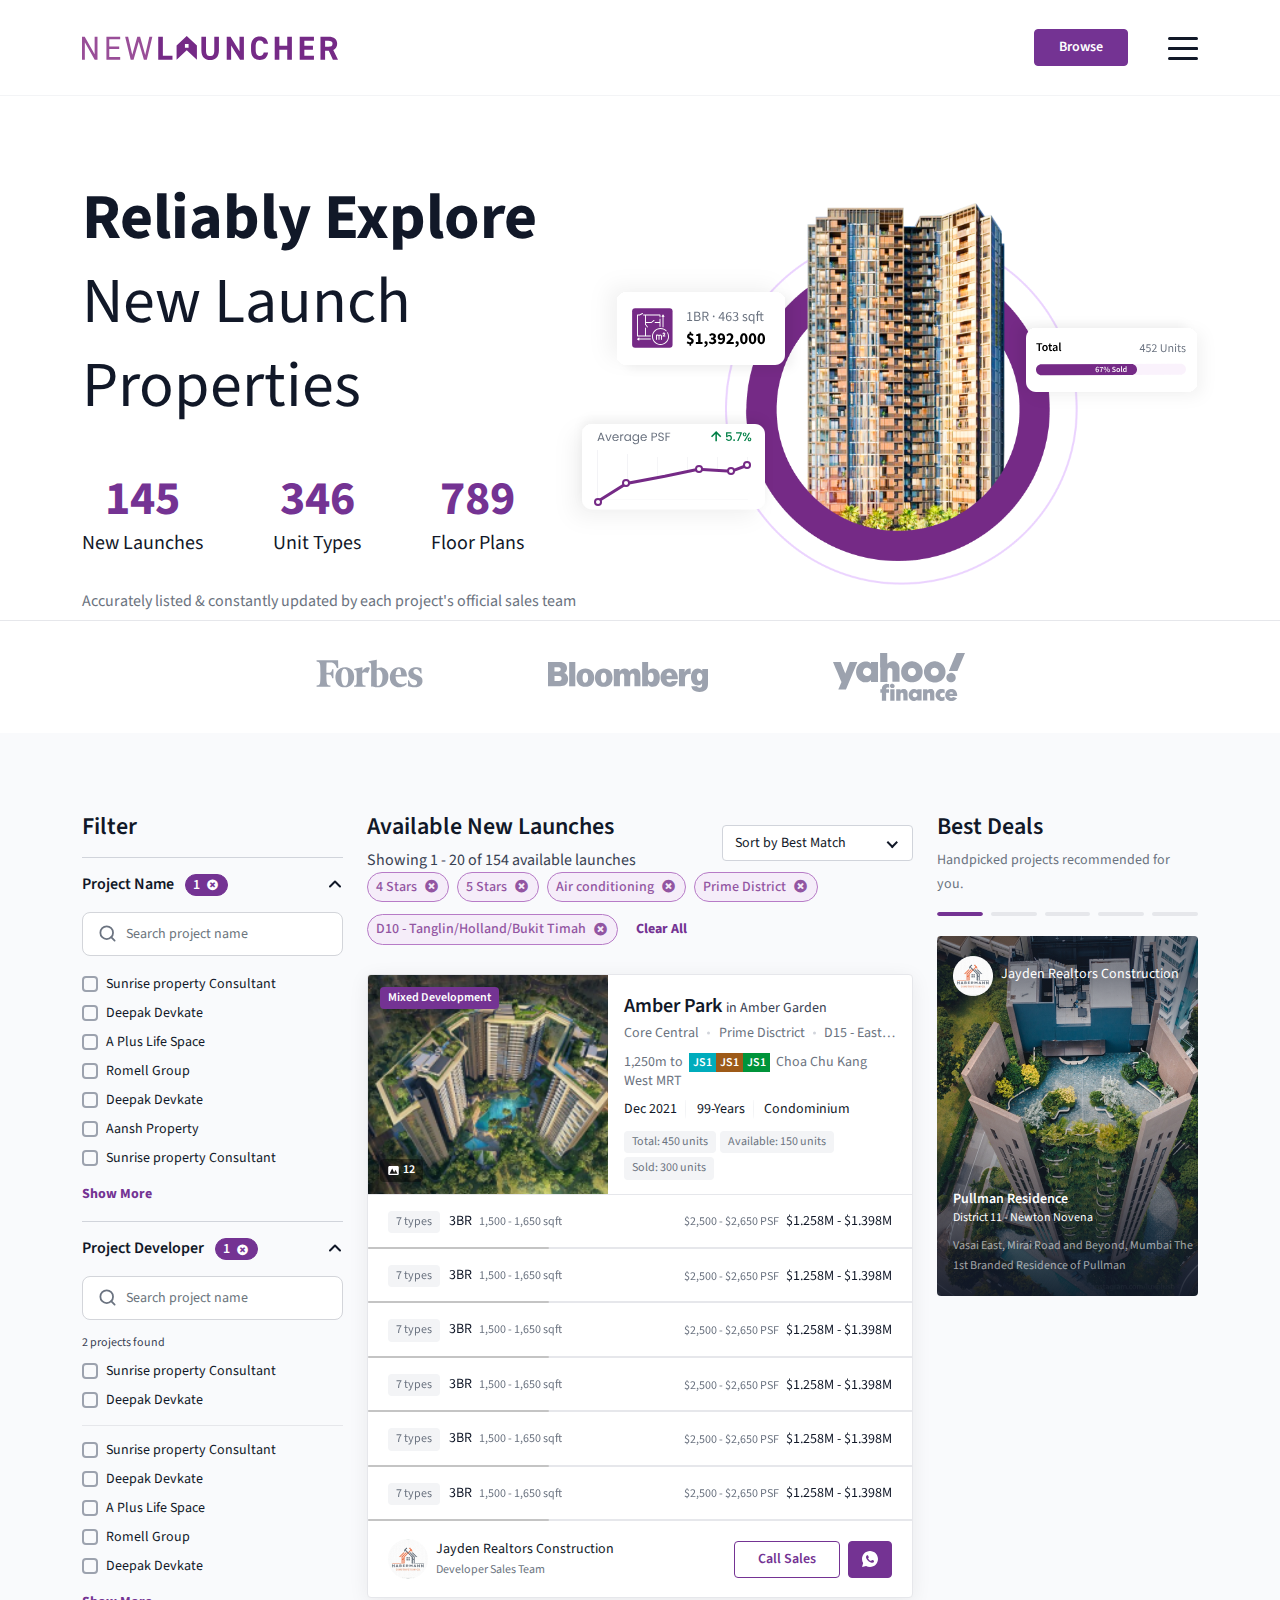
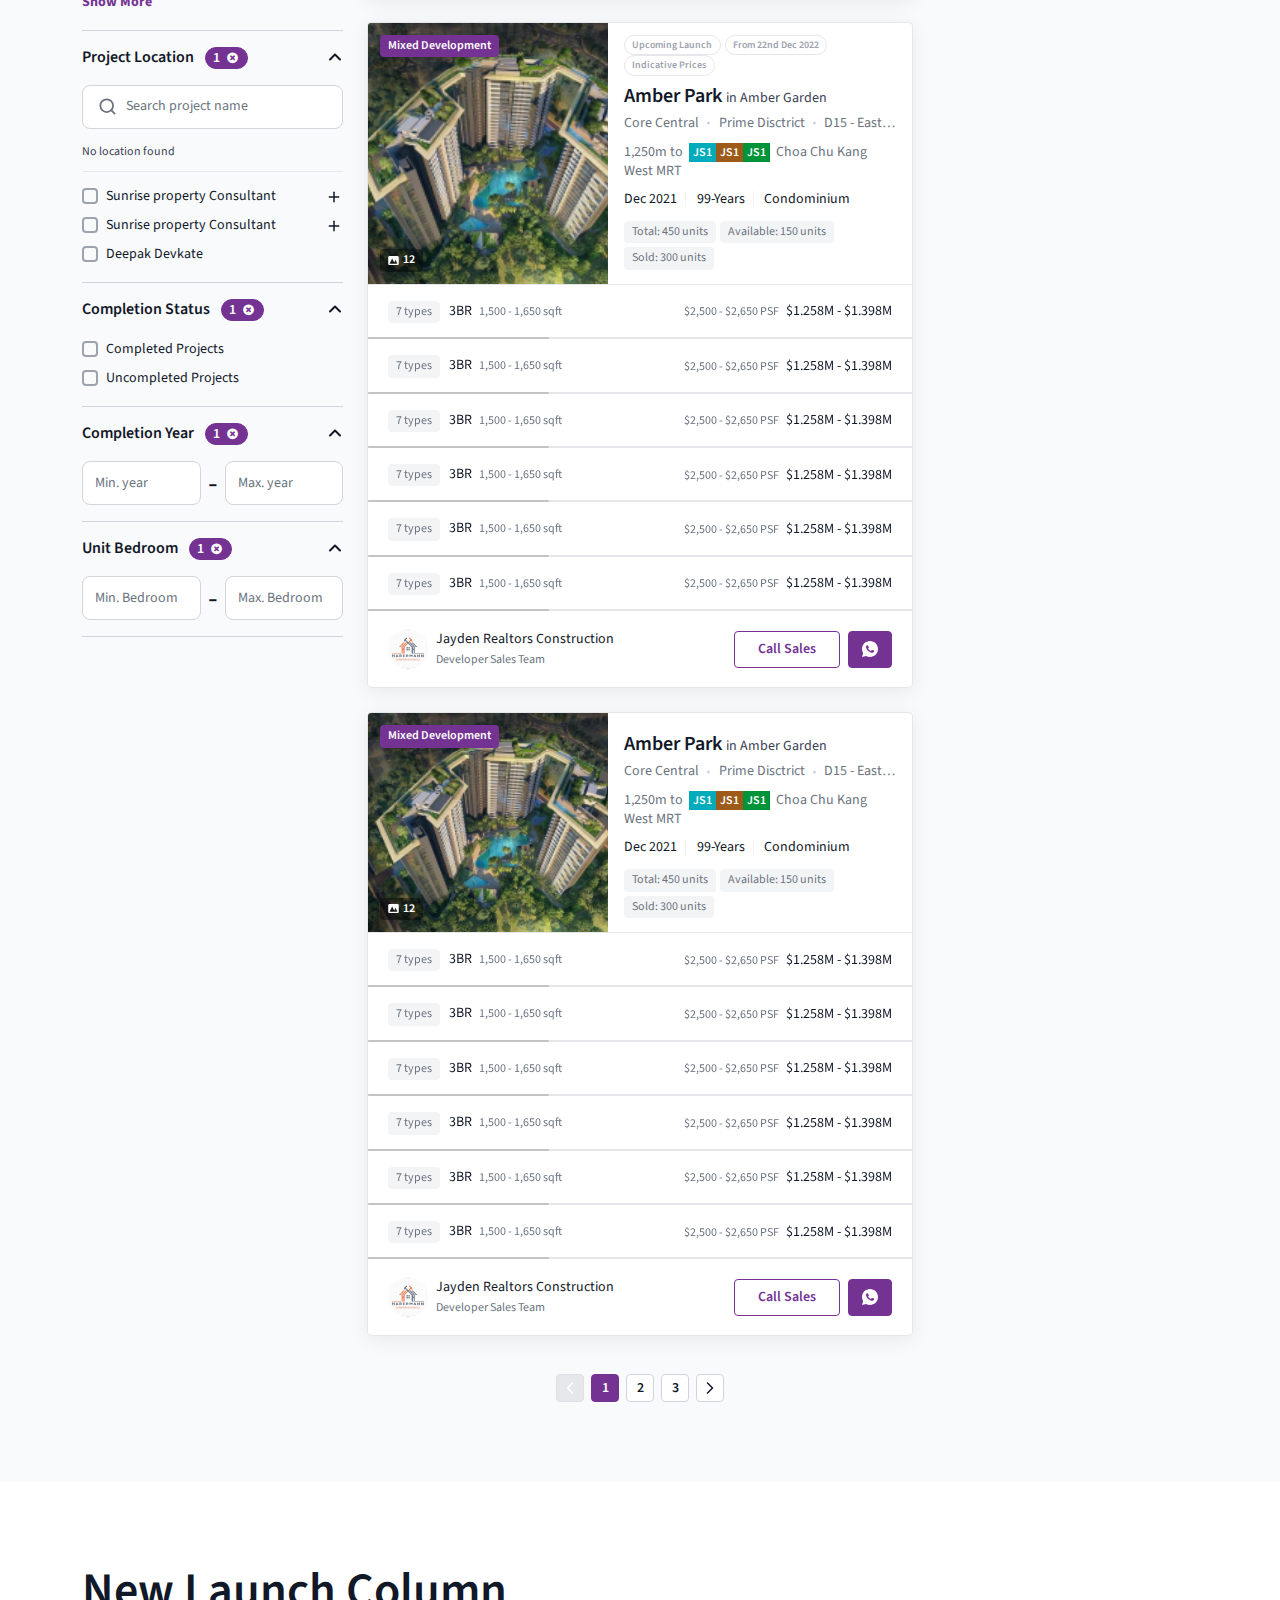
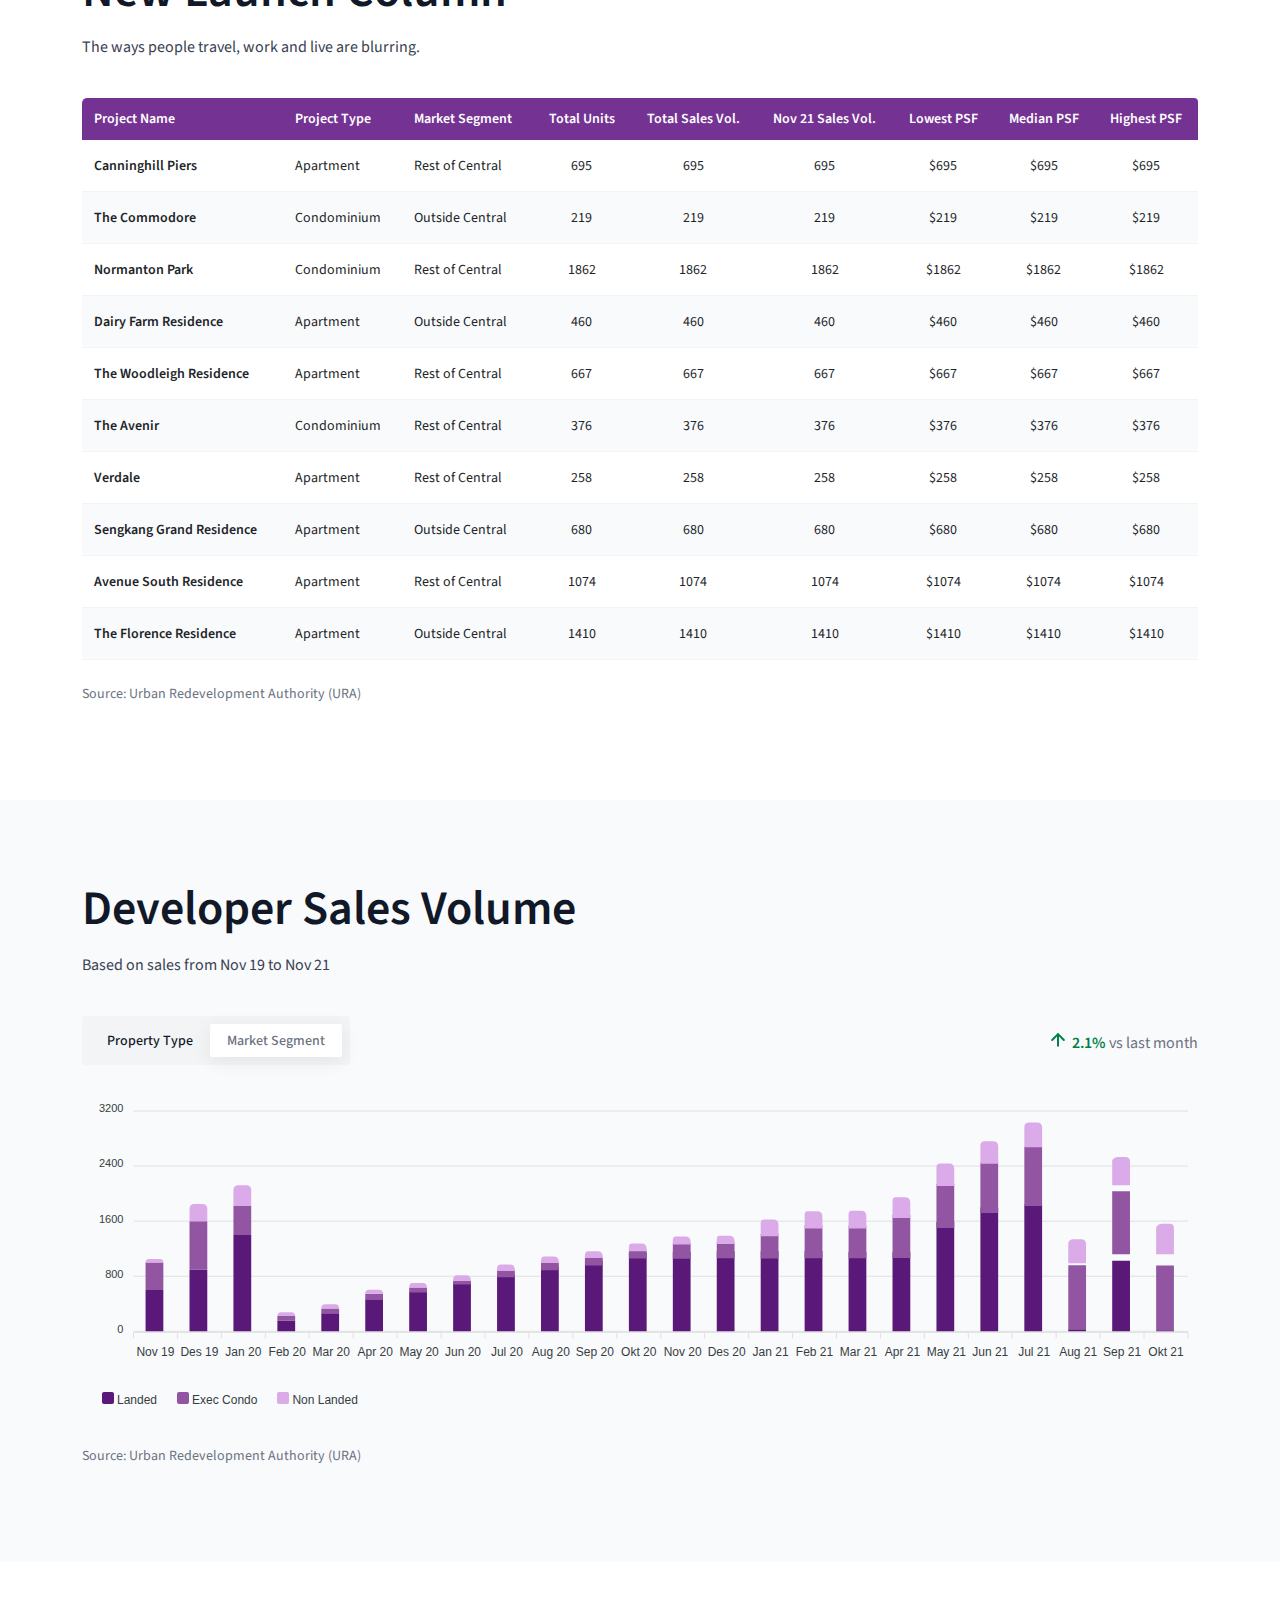
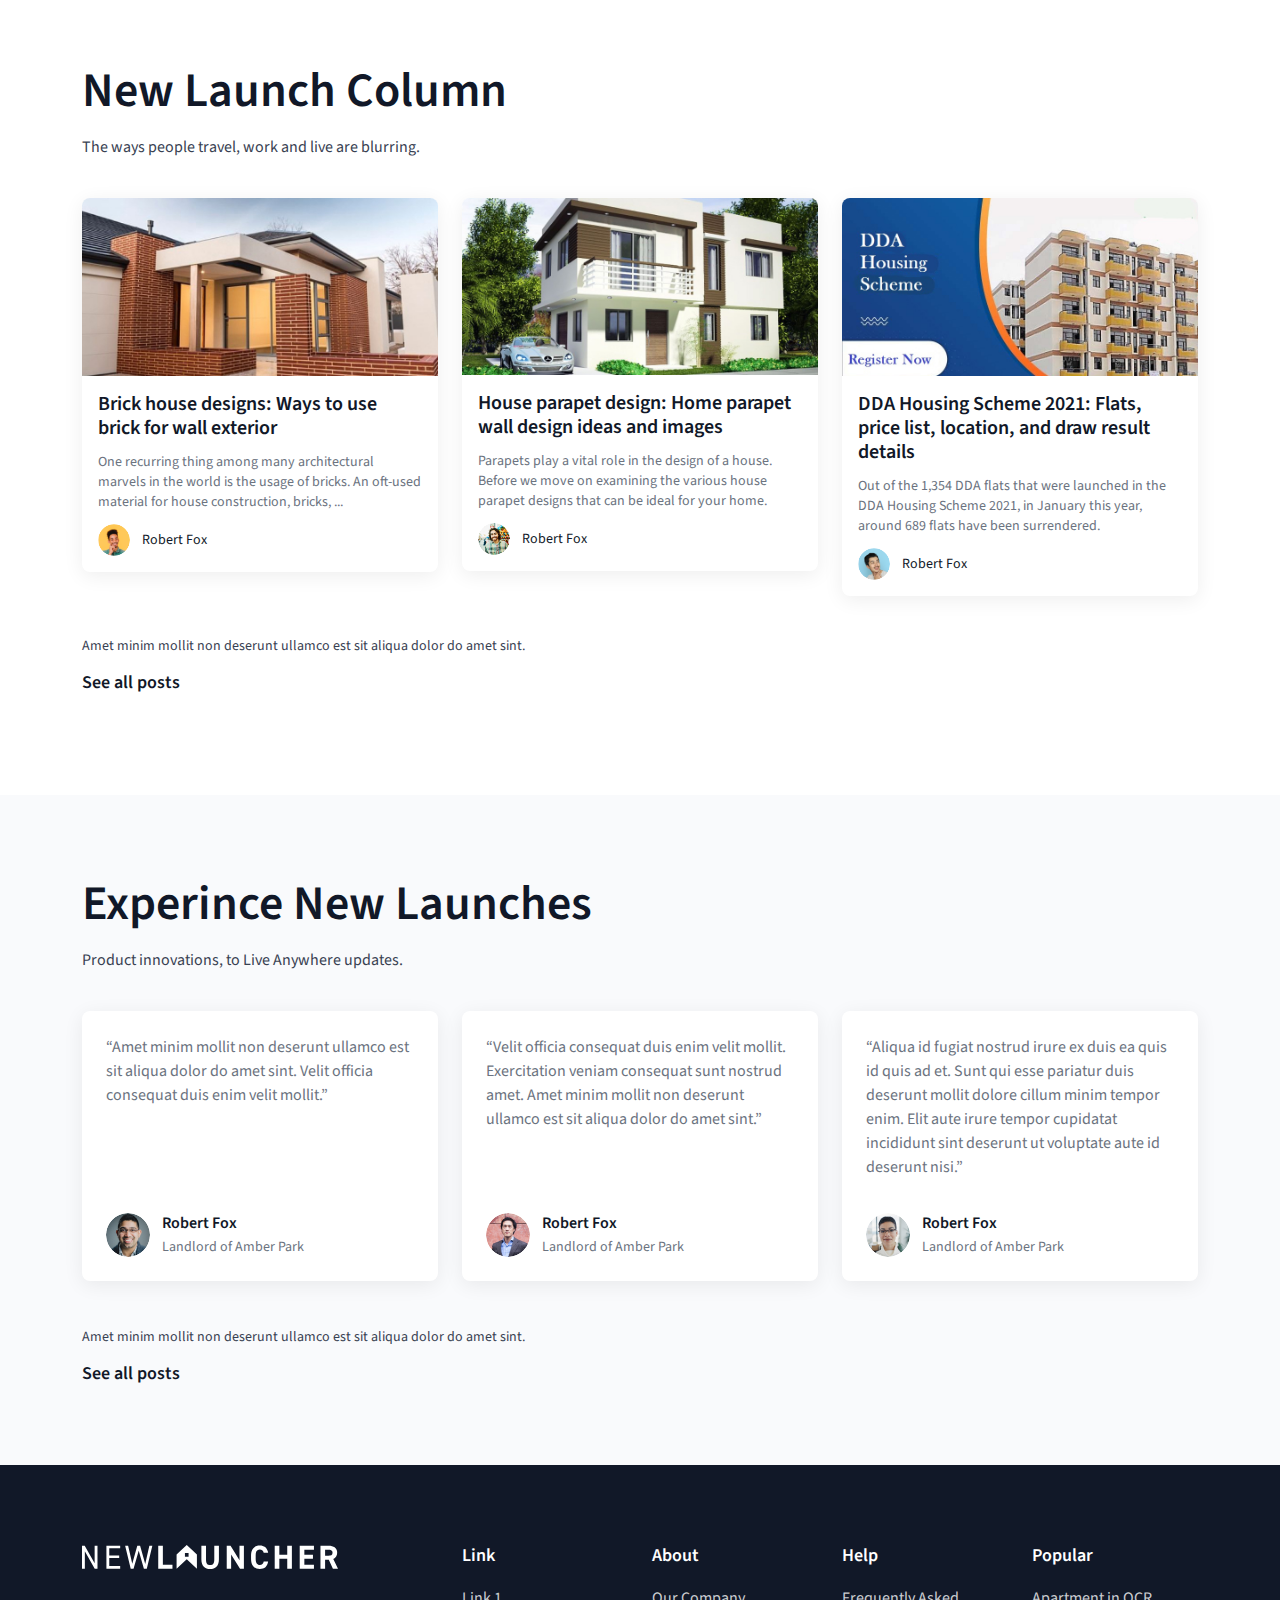
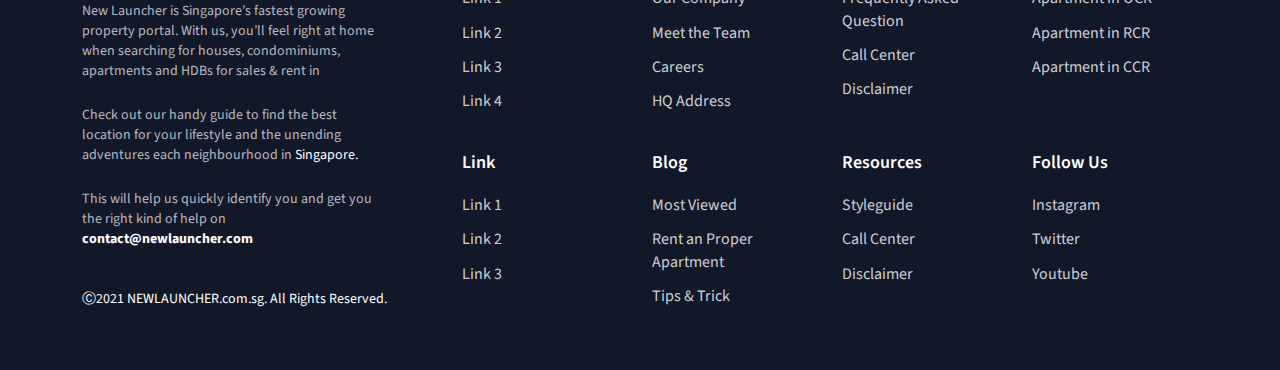
==== commit 8e8604a7: "update: name" ====
--- a/index.html
+++ b/index.html
@@ -8,9 +8,6 @@
   <link rel="stylesheet" href="assets/css/bootstrap.min.css">
   <link rel="stylesheet" href="assets/css/fontawesome-all.css">
   <link rel="stylesheet" href="assets/css/swiper.min.css">
-  <link rel="stylesheet" href="https://cdn.jsdelivr.net/npm/lightgallery@2.1.5/css/lightgallery-bundle.css">
-
-
   <link rel="stylesheet" href="assets/css/style.css">
 </head>
 
@@ -463,89 +460,2234 @@
       </div>
     </header>
     <section class="hero-area">
+      <div class="ornament d-sm-none"><img src="assets/img/Ornament.svg" alt=""></div>
       <div class="container">
-        <div class="hero-header-desktop">
-          <div class="hero-header">
-            <div class="breadcrumb-menu">
-              <ul>
-                <li><a href="">Home</a></li>
-                <li><img src="assets/img/arrow-right.svg" alt=""></li>
-                <li><a href="">Core Central</a></li>
-                <li><img src="assets/img/arrow-right.svg" alt=""></li>
-                <li><a href="">Prime Disctrict</a></li>
-                <li><img src="assets/img/arrow-right.svg" alt=""></li>
-                <li><a href="">D15 - East Coast</a></li>
-              </ul>
+        <div class="row align-items-center">
+          <div class="col-xl-6">
+            <h2 class="title-xl">Reliably Explore <span class="fw-400 d-block">New Launch Properties</span></h2>
+            <ul class="count-wrapper reset-ul d-flex align-items-center">
+              <li class="text-md-center">
+                <h3 class="num">145</h3>
+                New Launches
+              </li>
+              <li class="text-md-center">
+                <h3 class="num">346</h3>
+                Unit Types
+              </li>
+              <li class="text-md-center">
+                <h3 class="num">789</h3>
+                Floor Plans
+              </li>
+            </ul>
+            <div class="col-9 col-md-12 p-0">
+              <p>Accurately listed & constantly updated by each project's official sales team</p>
             </div>
-            <button type="button" class="brochure-btn"><img src="assets/img/brochure.svg" alt="">Brochure</button>
           </div>
-        </div>
-        <div class="hero-header-mobile">
-          <div class="hero-header">
-            <div class="breadcrumb-menu">
-              <ul>
-                <li><a href="">Home</a></li>
-                <li><img src="assets/img/arrow-right.svg" alt=""></li>
-                <li><a href="">CCR</a></li>
-                <li><img src="assets/img/arrow-right.svg" alt=""></li>
-                <li><a href="">Prime Disctrict</a></li>
-                <li><img src="assets/img/arrow-right.svg" alt=""></li>
-                <li><a href="">D15</a></li>
-              </ul>
-            </div>
-            <button type="button" class="brochure-btn"><img src="assets/img/brochure.svg" alt="">Brochure</button>
-          </div>
-        </div>
-      </div>
-      <!-- end breadcrumb -->
-      <div class="hero-slider-section">
-        <div class="container">
-          <div class="slider-wrap st_screenfix">
-            <div class="swiper-slider">
-              <div class="swiper-wrapper">
-                <div class="swiper-slide slider-thumb" id="gallery-1"
-                  style=" background-image: url(assets/img/slider/slider1.jpg);">
-                  <button type="button" class="project-btn">Project Image</button>
-                </div>
-                <div class="swiper-slide slider-thumb" id="gallery-2"
-                  style="background-image: url(assets/img/slider/slider2.jpg);">
-                  <button type="button" class="project-btn">Bed Room</button>
-                </div>
-                <div class="swiper-slide slider-thumb" id="gallery-3"
-                  style="background-image: url(assets/img/slider/slider3.jpg);">
-                  <button type="button" class="project-btn">Living Room</button>
-                </div>
-                <div class="swiper-slide slider-thumb" data-hash="slide1"
-                  style="background-image: url(assets/img/slider/slider1.jpg);">
-                  <button type="button" class="project-btn">Project Image</button>
-                </div>
-                <div class="swiper-slide slider-thumb" data-hash="slide1"
-                  style="background-image: url(assets/img/slider/slider2.jpg);">
-                  <button type="button" class="project-btn">Bed Room</button>
-                </div>
-                <div class="swiper-slide slider-thumb" data-hash="slide1"
-                  style="background-image: url(assets/img/slider/slider3.jpg);">
-                  <button type="button" class="project-btn">Living Room</button>
-                </div>
-              </div>
-            </div>
-            <div class="project-img">
-              <ul>
-                <li><a href="#"><img src="assets/img/img.svg" alt="">16</a></li>
-                <li><a href="#"><img src="assets/img/video.svg" alt="">12</a></li>
-                <li><a href="#"><img src="assets/img/circel.png" alt="">10</a></li>
-              </ul>
+          <div class="col-xl-6 d-none d-lg-block">
+            <div class="infographic-wrap ms-auto d-xl-block d-none">
+              <div class="img-wrap layer">
+                <img src="assets/img/building-1.png" alt="">
+              </div>
+              <div class="layer layer-1">
+                <img src="assets/img/icons/icon-1.svg" alt="">
+              </div>
+              <div class="layer layer-2">
+                <img src="assets/img/icons/icon-2.svg" alt="">
+              </div>
+              <div class="layer layer-3">
+                <img src="assets/img/icons/icon-3.svg" alt="">
+              </div>
             </div>
           </div>
         </div>
       </div>
+    </section>
+    <section class="social-proof-wrap px-2">
+      <div class="container d-md-flex align-items-center justify-content-md-center">
+        <a href="#" class="brand mb-7 d-none d-md-block">
+          <img src="assets/img/brand/1.svg" alt="">
+        </a>
+        <a href="#" class="brand d-none d-md-block">
+          <img src="assets/img/brand/2.svg" alt="">
+        </a>
+        <a href="#" class="brand d-none d-md-block me-0">
+          <img src="assets/img/brand/3.svg" alt="">
+        </a>
+        <div class="row mx-0 align-items-center d-md-none">
+          <div class="col-4 px-0">
+            <a href="#" class="mb-7 brand p-0 text-start w-100">
+              <img src="assets/img/brand/1-sm.svg" alt="" class="d-md-none">
+            </a>
+          </div>
+          <div class="col-4 px-0">
+            <a href="#" class="brand p-0 text-center w-100">
+              <img src="assets/img/brand/2-sm.svg" alt="" class="d-md-none">
+            </a>
+          </div>
+          <div class="col-4 px-0">
+            <a href="#" class="brand p-0 text-end w-100">
+              <img src="assets/img/brand/3-sm.svg" alt="" class="d-md-none">
+            </a>
+          </div>
+        </div>
+      </div>
+    </section>
+    <section class="sec-pt-80 sec-pb-80 bg-gray">
+      <div class="container">
+        <div class="row">
+          <div class="col-xl-3">
+            <div class="all-filters-area">
+              <div class="filter-area-header d-flex align-items-center d-xl-none">
+                <button class="btn-back-icon"></button>
+                <h4 class="title me-auto">Filter</h4>
+                <a href="#" class="btn-text px-0">Clear All</a>
+              </div>
+              <div class="all-filters-wrap">
+                <div class="footer-btn">
+                  <a href="#" class="btn w-100 btn-primary d-lg-none">View 154 Launches</a>
+                </div>
+                <div class="panel-title-area d-none d-xl-block">
+                  <h2 class="title">Filter</h2>
+                </div>
+                <!-- ALL FILTER WRAPPER -->
+                <div class="filter-fields-wrapper">
+                  <!-- FILTER ITEM -->
+                  <div class="selected-filter-bg filter-content-item has-opened d-xl-none">
+                    <h3 class="title">
+                      Selected Filter
+                      <span class="chip chip-sm chip-bg">
+                        1
+                        <button class="btn-times fas fa-times-circle"></button>
+                      </span>
+                      <button class="angle-btn fas fa-angle-down"></button>
+                    </h3>
+                    <div class="filter-body">
+                      <ul class="selected-filter-2 reset-ul d-flex flex-wrap">
+                        <li class="chip chip-light">MS H20 <button class="btn-times fas fa-times-circle"></button></li>
+                        <li class="chip chip-light">Sunrise Property Consultant <button
+                            class="btn-times fas fa-times-circle"></button></li>
+                        <li class="chip chip-light">Romel Group chip-light <button
+                            class="btn-times fas fa-times-circle"></button></li>
+                      </ul>
+                    </div>
+                  </div>
+                  <!-- FILTER ITEM -->
+                  <div class="filter-content-item has-opened">
+                    <h3 class="title">
+                      Project Name
+                      <span class="chip chip-sm chip-bg">
+                        1
+                        <button class="btn-times fas fa-times-circle"></button>
+                      </span>
+                      <button class="angle-btn fas fa-angle-down"></button>
+                    </h3>
+                    <div class="filter-body">
+                      <div class="sm-searech">
+                        <input type="text" class="form-control" placeholder="Search project name">
+                        <button class="search-icon-btn"></button>
+                      </div>
+                      <ul id="expanded-project-name" data-each-show="5" class="check-box-lists mh-none">
+                        <li class="list-item form-check">
+                          <input class="form-check-input" type="checkbox" value="" id="check-box-1">
+                          <label class="form-check-label" for="check-box-1">
+                            Sunrise property Consultant
+                          </label>
+                        </li>
+                        <li class="list-item form-check">
+                          <input class="form-check-input" type="checkbox" value="" id="check-box-2">
+                          <label class="form-check-label" for="check-box-2">
+                            Deepak Devkate
+                          </label>
+                        </li>
+                        <li class="list-item form-check">
+                          <input class="form-check-input" type="checkbox" value="" id="check-box-3">
+                          <label class="form-check-label" for="check-box-3">
+                            A Plus Life Space
+                          </label>
+                        </li>
+                        <li class="list-item form-check">
+                          <input class="form-check-input" type="checkbox" value="" id="check-box-4">
+                          <label class="form-check-label" for="check-box-4">
+                            Romell Group
+                          </label>
+                        </li>
+                        <li class="list-item form-check">
+                          <input class="form-check-input" type="checkbox" value="" id="check-box-5">
+                          <label class="form-check-label" for="check-box-5">
+                            Deepak Devkate
+                          </label>
+                        </li>
+                        <li class="list-item form-check">
+                          <input class="form-check-input" type="checkbox" value="" id="check-box-6">
+                          <label class="form-check-label" for="check-box-6">
+                            Aansh Property
+                          </label>
+                        </li>
+                        <li class="list-item form-check">
+                          <input class="form-check-input" type="checkbox" value="" id="check-box--1">
+                          <label class="form-check-label" for="check-box--1">
+                            Sunrise property Consultant
+                          </label>
+                        </li>
+                        <li class="list-item d-none form-check">
+                          <input class="form-check-input" type="checkbox" value="" id="check-box--2">
+                          <label class="form-check-label" for="check-box--2">
+                            Deepak Devkate
+                          </label>
+                        </li>
+                        <li class="list-item d-none form-check">
+                          <input class="form-check-input" type="checkbox" value="" id="check-box--3">
+                          <label class="form-check-label" for="check-box--3">
+                            A Plus Life Space
+                          </label>
+                        </li>
+                        <li class="list-item d-none form-check">
+                          <input class="form-check-input" type="checkbox" value="" id="check-box--4">
+                          <label class="form-check-label" for="check-box--4">
+                            Romell Group
+                          </label>
+                        </li>
+                        <li class="list-item d-none form-check">
+                          <input class="form-check-input" type="checkbox" value="" id="check-box--5">
+                          <label class="form-check-label" for="check-box--5">
+                            Deepak Devkate
+                          </label>
+                        </li>
+                        <li class="list-item d-none form-check">
+                          <input class="form-check-input" type="checkbox" value="" id="check-box--6">
+                          <label class="form-check-label" for="check-box--6">
+                            Aansh Property
+                          </label>
+                        </li>
+                        <li class="list-item d-none form-check">
+                          <input class="form-check-input" type="checkbox" value="" id="check-box---1">
+                          <label class="form-check-label" for="check-box---1">
+                            Sunrise property Consultant
+                          </label>
+                        </li>
+                        <li class="list-item d-none form-check">
+                          <input class="form-check-input" type="checkbox" value="" id="check-box---2">
+                          <label class="form-check-label" for="check-box---2">
+                            Deepak Devkate
+                          </label>
+                        </li>
+                        <li class="list-item d-none form-check">
+                          <input class="form-check-input" type="checkbox" value="" id="check-box---3">
+                          <label class="form-check-label" for="check-box---3">
+                            A Plus Life Space
+                          </label>
+                        </li>
+                        <li class="list-item d-none form-check">
+                          <input class="form-check-input" type="checkbox" value="" id="check-box---4">
+                          <label class="form-check-label" for="check-box---4">
+                            Romell Group
+                          </label>
+                        </li>
+                        <li class="list-item d-none form-check">
+                          <input class="form-check-input" type="checkbox" value="" id="check-box---5">
+                          <label class="form-check-label" for="check-box---5">
+                            Deepak Devkate
+                          </label>
+                        </li>
+                        <li class="list-item d-none form-check">
+                          <input class="form-check-input" type="checkbox" value="" id="check-box---6">
+                          <label class="form-check-label" for="check-box---6">
+                            Aansh Property
+                          </label>
+                        </li>
+                      </ul>
+                      <a href="#" class="btn-text p-0 mt-2 d-inline-block"
+                        data-expandedlist="#expanded-project-name">Show More</a>
+                    </div>
+                  </div>
+                  <!-- FILTER ITEM -->
+                  <div class="filter-content-item has-opened">
+                    <h3 class="title">
+                      Project Developer
+                      <span class="chip chip-sm chip-bg">
+                        1
+                        <button class="btn-times fas fa-times-circle"></button>
+                      </span>
+                      <button class="angle-btn fas fa-angle-down"></button>
+                    </h3>
+                    <div class="filter-body">
+                      <div class="sm-searech">
+                        <input type="text" class="form-control" placeholder="Search project name">
+                        <button class="search-icon-btn"></button>
+                      </div>
+                      <small class="sm-text">2 projects found</small>
+                      <ul class="check-box-lists mh-none">
+                        <li class="form-check">
+                          <input class="form-check-input" type="checkbox" value="" id="scheck-box-1">
+                          <label class="form-check-label" for="scheck-box-1">
+                            Sunrise property Consultant
+                          </label>
+                        </li>
+                        <li class="form-check">
+                          <input class="form-check-input" type="checkbox" value="" id="scheck-box-2">
+                          <label class="form-check-label" for="scheck-box-2">
+                            Deepak Devkate
+                          </label>
+                        </li>
+                      </ul>
+                      <span class="horizon-separator"></span>
+                      <ul id="expanded-project-Developer" data-each-show="5" class="check-box-lists mh-none">
+                        <li class="list-item form-check">
+                          <input class="form-check-input" type="checkbox" value="" id="Sunrisecheck-box-1">
+                          <label class="form-check-label" for="Sunrisecheck-box-1">
+                            Sunrise property Consultant
+                          </label>
+                        </li>
+                        <li class="list-item form-check">
+                          <input class="form-check-input" type="checkbox" value="" id="Sunrisecheck-box-2">
+                          <label class="form-check-label" for="Sunrisecheck-box-2">
+                            Deepak Devkate
+                          </label>
+                        </li>
+                        <li class="list-item form-check">
+                          <input class="form-check-input" type="checkbox" value="" id="Sunrisecheck-box-3">
+                          <label class="form-check-label" for="Sunrisecheck-box-3">
+                            A Plus Life Space
+                          </label>
+                        </li>
+                        <li class="list-item form-check">
+                          <input class="form-check-input" type="checkbox" value="" id="Sunrisecheck-box-4">
+                          <label class="form-check-label" for="Sunrisecheck-box-4">
+                            Romell Group
+                          </label>
+                        </li>
+                        <li class="list-item form-check">
+                          <input class="form-check-input" type="checkbox" value="" id="Sunrisecheck-box-5">
+                          <label class="form-check-label" for="Sunrisecheck-box-5">
+                            Deepak Devkate
+                          </label>
+                        </li>
+                        <li class="list-item d-none form-check">
+                          <input class="form-check-input" type="checkbox" value="" id="Sunrisecheck-box-1">
+                          <label class="form-check-label" for="Sunrisecheck-box-1">
+                            Sunrise property Consultant
+                          </label>
+                        </li>
+                        <li class="list-item d-none form-check">
+                          <input class="form-check-input" type="checkbox" value="" id="Sunrisecheck-box-2">
+                          <label class="form-check-label" for="Sunrisecheck-box-2">
+                            Deepak Devkate
+                          </label>
+                        </li>
+                        <li class="list-item d-none form-check">
+                          <input class="form-check-input" type="checkbox" value="" id="Sunrisecheck-box-3">
+                          <label class="form-check-label" for="Sunrisecheck-box-3">
+                            A Plus Life Space
+                          </label>
+                        </li>
+                        <li class="list-item d-none form-check">
+                          <input class="form-check-input" type="checkbox" value="" id="Sunrisecheck-box-4">
+                          <label class="form-check-label" for="Sunrisecheck-box-4">
+                            Romell Group
+                          </label>
+                        </li>
+                        <li class="list-item d-none form-check">
+                          <input class="form-check-input" type="checkbox" value="" id="Sunrisecheck-box-5">
+                          <label class="form-check-label" for="Sunrisecheck-box-5">
+                            Deepak Devkate
+                          </label>
+                        </li>
+                        <li class="list-item d-none form-check">
+                          <input class="form-check-input" type="checkbox" value="" id="Sunrisecheck-box-1">
+                          <label class="form-check-label" for="Sunrisecheck-box-1">
+                            Sunrise property Consultant
+                          </label>
+                        </li>
+                        <li class="list-item d-none form-check">
+                          <input class="form-check-input" type="checkbox" value="" id="Sunrisecheck-box-2">
+                          <label class="form-check-label" for="Sunrisecheck-box-2">
+                            Deepak Devkate
+                          </label>
+                        </li>
+                        <li class="list-item d-none form-check">
+                          <input class="form-check-input" type="checkbox" value="" id="Sunrisecheck-box-3">
+                          <label class="form-check-label" for="Sunrisecheck-box-3">
+                            A Plus Life Space
+                          </label>
+                        </li>
+                        <li class="list-item d-none form-check">
+                          <input class="form-check-input" type="checkbox" value="" id="Sunrisecheck-box-4">
+                          <label class="form-check-label" for="Sunrisecheck-box-4">
+                            Romell Group
+                          </label>
+                        </li>
+                        <li class="list-item d-none form-check">
+                          <input class="form-check-input" type="checkbox" value="" id="Sunrisecheck-box-5">
+                          <label class="form-check-label" for="Sunrisecheck-box-5">
+                            Deepak Devkate
+                          </label>
+                        </li>
+                      </ul>
+                      <a href="#" class="btn-text p-0 mt-2 d-inline-block"
+                        data-expandedlist="#expanded-project-Developer">Show More</a>
+                    </div>
+                  </div>
+                  <!-- FILTER ITEM -->
+                  <div class="filter-content-item has-opened">
+                    <h3 class="title">
+                      Project Location
+                      <span class="chip chip-sm chip-bg">
+                        1
+                        <button class="btn-times fas fa-times-circle"></button>
+                      </span>
+                      <button class="angle-btn fas fa-angle-down"></button>
+                    </h3>
+                    <div class="filter-body">
+                      <div class="sm-searech">
+                        <input type="text" class="form-control" placeholder="Search project name">
+                        <button class="search-icon-btn"></button>
+                      </div>
+                      <small class="sm-text">No location found</small>
+                      <span class="horizon-separator"></span>
+                      <ul class="check-box-lists mh-none">
+                        <li>
+                          <div class="form-check">
+                            <input class="form-check-input" type="checkbox" value="" id="Locationcheck-box-1">
+                            <label class="form-check-label" for="Locationcheck-box-1">
+                              Sunrise property Consultant
+                            </label>
+                          </div>
+                          <ul class="check-box-lists">
+                            <li>
+                              <div class="form-check">
+                                <input class="form-check-input" type="checkbox" value="" id="LocationNestedcheck-box-1">
+                                <label class="form-check-label" for="LocationNestedcheck-box-1">
+                                  Sunrise property Consultant
+                                </label>
+                              </div>
+                            </li>
+                            <li>
+                              <div class="form-check">
+                                <input class="form-check-input" type="checkbox" value="" id="LocationNestedcheck-box-1">
+                                <label class="form-check-label" for="LocationNestedcheck-box-1">
+                                  Sunrise property Consultant
+                                </label>
+                              </div>
+                            </li>
+                            <li>
+                              <div class="form-check">
+                                <input class="form-check-input" type="checkbox" value="" id="LocationNestedcheck-box-1">
+                                <label class="form-check-label" for="LocationNestedcheck-box-1">
+                                  Sunrise property Consultant
+                                </label>
+                              </div>
+                            </li>
+                          </ul>
+                        </li>
+                        <li>
+                          <div class="form-check">
+                            <input class="form-check-input" type="checkbox" value="" id="Locationcheck-box-1">
+                            <label class="form-check-label" for="Locationcheck-box-1">
+                              Sunrise property Consultant
+                            </label>
+                          </div>
+                          <ul class="check-box-lists">
+                            <li>
+                              <div class="form-check">
+                                <input class="form-check-input" type="checkbox" value="" id="LocationNestedcheck-box-1">
+                                <label class="form-check-label" for="LocationNestedcheck-box-1">
+                                  Sunrise property Consultant
+                                </label>
+                              </div>
+                            </li>
+                            <li>
+                              <div class="form-check">
+                                <input class="form-check-input" type="checkbox" value="" id="LocationNestedcheck-box-1">
+                                <label class="form-check-label" for="LocationNestedcheck-box-1">
+                                  Sunrise property Consultant
+                                </label>
+                              </div>
+                            </li>
+                            <li>
+                              <div class="form-check">
+                                <input class="form-check-input" type="checkbox" value="" id="LocationNestedcheck-box-1">
+                                <label class="form-check-label" for="LocationNestedcheck-box-1">
+                                  Sunrise property Consultant
+                                </label>
+                              </div>
+                            </li>
+                          </ul>
+                        </li>
+                        <li class="form-check">
+                          <input class="form-check-input" type="checkbox" value="" id="Sunrisecheck-box-2">
+                          <label class="form-check-label" for="Sunrisecheck-box-2">
+                            Deepak Devkate
+                          </label>
+                        </li>
+                      </ul>
+                    </div>
+                  </div>
+                  <!-- FILTER ITEM -->
+                  <div class="filter-content-item has-opened">
+                    <h3 class="title">
+                      Completion Status
+                      <span class="chip chip-sm chip-bg">
+                        1
+                        <button class="btn-times fas fa-times-circle"></button>
+                      </span>
+                      <div class="sm-title fw-400 toggle-with-parent">Completed Projects</div>
+                      <button class="angle-btn fas fa-angle-down"></button>
+                    </h3>
+                    <div class="filter-body">
+                      <ul class="check-box-lists mt-16">
+                        <li class="form-check">
+                          <input class="form-check-input" type="checkbox" value="" id="check-box-CoProjects">
+                          <label class="form-check-label" for="check-box-CoProjects">
+                            Completed Projects
+                          </label>
+                        </li>
+                        <li class="form-check">
+                          <input class="form-check-input" type="checkbox" value="" id="check-box-UnProjects">
+                          <label class="form-check-label" for="check-box-UnProjects">
+                            Uncompleted Projects
+                          </label>
+                        </li>
+                      </ul>
+                    </div>
+                  </div>
+                  <!-- FILTER ITEM -->
+                  <div class="filter-content-item has-opened">
+                    <h3 class="title">
+                      Completion Year
+                      <span class="chip chip-sm chip-bg">
+                        1
+                        <button class="btn-times fas fa-times-circle"></button>
+                      </span>
+                      <button class="angle-btn fas fa-angle-down"></button>
+                    </h3>
+                    <div class="filter-body">
+                      <div class="needs-validation mt-16">
+                        <div class="input_group">
+                          <div class="input-style2">
+                            <span class="placeholder_text">Min. year</span>
+                            <input type="text" class="form-control" min="10" max="20">
+                          </div>
+                          <span class="sep">-</span>
+                          <div class="input-style2">
+                            <span class="placeholder_text">Max. year</span>
+                            <input type="text" class="form-control" min="10" max="20">
+                          </div>
+                        </div>
+                      </div>
+                    </div>
+                  </div>
+                  <!-- FILTER ITEM -->
+                  <div class="filter-content-item has-opened">
+                    <h3 class="title">
+                      Unit Bedroom
+                      <span class="chip chip-sm chip-bg">
+                        1
+                        <button class="btn-times fas fa-times-circle"></button>
+                      </span>
+                      <button class="angle-btn fas fa-angle-down"></button>
+                    </h3>
+                    <div class="filter-body">
+                      <div class="needs-validation mt-16">
+                        <div class="input_group">
+                          <div class="input-style2">
+                            <span class="placeholder_text">Min. Bedroom</span>
+                            <input type="text" class="form-control" min="10" max="20">
+                          </div>
+                          <span class="sep">-</span>
+                          <div class="input-style2">
+                            <span class="placeholder_text">Max. Bedroom</span>
+                            <input type="text" class="form-control" min="10" max="20">
+                          </div>
+                        </div>
+                      </div>
+                    </div>
+                  </div>
+                </div>
+              </div>
+            </div>
+          </div>
+          <div class="col-xl-6 col-lg-8">
+            <div class="d-xl-flex align-items-xl-center">
+              <div class="panel-title-area mb-0 me-auto">
+                <h2 class="title">Available New Launches</h2>
+                <p>Showing 1 - 20 of 154 available launches</p>
+              </div>
+              <div class="d-flex mt-xl-0 filter-btn-group-wrap">
+                <a href="#" class="open-filter-area d-flex align-items-center btn-outline-light d-xl-none me-2 me-sm-3">
+                  <span class="icon-settings"></span>
+                  Filter
+                  <span class="baudge-rounded d-flex align-items-center justify-content-center">4</span>
+                </a>
+                <a href="#"
+                  class="open-sort-area filter-input-show sort-filter-show btn-outline-light d-xl-none d-flex align-items-center">
+                  <span class="abs d-flex align-items-center">
+                    <span class="icon-filter"></span>
+                    Sort by
+                  </span>
+                  <span class="current-text d-block">Price: High to...</span>
+                </a>
+                <div class="sort-fixd-wrap d-lg-none">
+                  <div class="filter-area-header d-flex align-items-center d-xl-none">
+                    <button class="btn-back-icon"></button>
+                    <h4 class="title me-auto">Sort</h4>
+                    <a href="#" class="btn-text px-0">Reset to Default</a>
+                  </div>
+                  <div class="all-sort-fixd-wrap">
+                    <ul class="list reset-ul">
+                      <li class="option selected focus">Best Match</li>
+                      <li class="option">Best Seller</li>
+                      <li class="option">Earliest Top</li>
+                      <li class="option">Newest Launch</li>
+                      <li class="option">Price: Low to High</li>
+                      <li class="option">Price: High to Low</li>
+                      <li class="option">Size: Low to High</li>
+                      <li class="option">Size: High to Low</li>
+                      <li class="option">PSF: Low to High</li>
+                      <li class="option">PSF: High to Low</li>
+                    </ul>
+                  </div>
+                </div>
+                <div class="select-with-radio d-none d-xl-block">
+                  <select name="" id="" vlaue="Price: High to Low" class="has-nc-select" prefix="Sort by">
+                    <option value="Best Match">Best Match</option>
+                    <option value="Best Seller">Best Seller</option>
+                    <option value="Earliest Top">Earliest Top</option>
+                    <option value="Newest Launch">Newest Launch</option>
+                    <option value="Price: Low to High">Price: Low to High</option>
+                    <option value="Price: High to Low">Price: High to Low</option>
+                    <option value="Size: Low to High">Size: Low to High</option>
+                    <option value="Size: High to Low">Size: High to Low</option>
+                    <option value="PSF: Low to High">PSF: Low to High</option>
+                    <option value="PSF: High to Low">PSF: High to Low</option>
+                  </select>
+                </div>
+              </div>
+            </div>
+            <div class="selected-filters-parent-wrap">
+              <ul class="selected-filters-wrap d-flex flex-xl-wrap">
+                <li class="chip">4 Stars <button class="btn-times fas fa-times-circle"></button></li>
+                <li class="chip">5 Stars <button class="btn-times fas fa-times-circle"></button></li>
+                <li class="chip">Air conditioning <button class="btn-times fas fa-times-circle"></button></li>
+                <li class="chip">Prime District <button class="btn-times fas fa-times-circle"></button></li>
+                <li class="chip">D10 - Tanglin/Holland/Bukit Timah <button
+                    class="btn-times fas fa-times-circle"></button></li>
+                <li class="clear-btn d-none d-xl-flex align-items-center"><a href="#" class="btn-text">Clear All</a>
+                </li>
+              </ul>
+              <div class="clear-btn d-flex d-xl-none align-items-center"><a href="#" class="btn-text">Clear All</a>
+              </div>
+            </div>
+            <!-- Listing Start -->
+            <div class="card-primary mb-4">
+              <!-- Card Header -->
+              <div class="card-header">
+                <div class="d-md-flex">
+                  <!-- Thumbnail -->
+                  <div class="thumbnail-wrapper flex-shrink-1">
+                    <a href="#" class="badge badge-primary">Mixed Development</a>
+                    <span class="badge badge-dark-4 badge-img-count d-flex align-items-center">
+                      <svg viewBox="0 0 10 10" fill="none" xmlns="http://www.w3.org/2000/svg">
+                        <path fill-rule="evenodd" clip-rule="evenodd"
+                          d="M1.4002 0.799988C0.737454 0.799988 0.200195 1.33725 0.200195 1.99999V7.99999C0.200195 8.66273 0.737454 9.19999 1.4002 9.19999H8.60019C9.26294 9.19999 9.80019 8.66273 9.80019 7.99999V1.99999C9.80019 1.33725 9.26294 0.799988 8.60019 0.799988H1.4002ZM8.60019 7.99999H1.4002L3.80019 3.19999L5.60019 6.79999L6.80019 4.39999L8.60019 7.99999Z"
+                          fill="white" />
+                      </svg>
+                      12
+                    </span>
+                    <div class="thumb d-none d-md-block" style="background-image: url('assets/img/card/1.png');"></div>
+                    <div class="thumb d-md-none" style="background-image: url('assets/img/card/1-sm.png');"></div>
+                  </div>
+                  <!-- Text Content -->
+                  <div class="text-content">
+                    <h2 class="title">Amber Park <small>in Amber Garden</small></h2>
+                    <ul class="inline-dot-list">
+                      <li>Core Central</li>
+                      <li>Prime Disctrict</li>
+                      <li>D15 - East Coast / Marine...</li>
+                    </ul>
+                    <p class="mt-10 mb-9 text-gray">
+                      1,250m to
+                      <span class="custom-badge-group d-inline-flex">
+                        <span class="badge-item bg-1">JS1</span>
+                        <span class="badge-item bg-2">JS1</span>
+                        <span class="badge-item bg-3">JS1</span>
+                      </span>
+                      Choa Chu Kang West MRT
+                    </p>
+                    <ul class="inline-line-list mb-12">
+                      <li><a href="#">Dec 2021</a></li>
+                      <li><a href="#">99-Years</a></li>
+                      <li><a href="#">Condominium</a></li>
+                    </ul>
+                    <ul class="badge-group-2 d-flex flex-wrap">
+                      <li><span class="badge badge-light"><span>Total:</span> 450 units</span></li>
+                      <li><span class="badge badge-light"><span>Available:</span> 150 units</span></li>
+                      <li><span class="badge badge-light"><span>Sold:</span> 300 units</span></li>
+                    </ul>
+                  </div>
+                </div>
+              </div>
+              <!-- Card Body -->
+              <div class="card-body p-0">
+                <!-- SLIDE WRAPPER -->
+                <div class="text-slide-wrapper disable-scrollbar">
+                  <div class="text-slide-container swiper-container">
+                    <div class="swiper-wrapper">
+                      <!-- SLIDE ITEM -->
+                      <div class="swiper-slide">
+                        <div class="slide-item d-flex align-items-center">
+                          <div class="left-area">
+                            <span class="badge badge-light mr-6px d-md-inline-block d-none">7 types</span>
+                            <!--FOR LARGE DEVICE-->
+                            <span class="text-dark  d-block d-md-inline-block mb-1 mb-md-0 mr-4px">3BR</span>
+                            <span class="badge badge-light  d-md-none">7 types</span>
+                            <!--FOR SMALL DEVICE-->
+                            <span class="text-12 text-gray">1,500 - 1,650 sqft</span>
+                          </div>
+                          <div class="ms-auto text-end text-md-start">
+                            <span class="text-dark  d-md-none d-block mb-1">$1.258M - $1.398M</span>
+                            <!--FOR SMALL DEVICE-->
+                            <span class="text-12 text-gray mr-4px mr-0fsm">$2,500 - $2,650 PSF</span>
+                            <span class="text-dark  d-md-inline-block d-none">$1.258M - $1.398M</span>
+                            <!--FOR LARGE DEVICE-->
+                          </div>
+                        </div>
+                      </div>
+                      <!-- SLIDE ITEM -->
+                      <div class="swiper-slide">
+                        <div class="slide-item d-flex align-items-center">
+                          <div class="left-area">
+                            <span class="badge badge-light mr-6px d-md-inline-block d-none">7 types</span>
+                            <!--FOR LARGE DEVICE-->
+                            <span class="text-dark  d-block d-md-inline-block mb-1 mb-md-0 mr-4px">3BR</span>
+                            <span class="badge badge-light  d-md-none">7 types</span>
+                            <!--FOR SMALL DEVICE-->
+                            <span class="text-12 text-gray">1,500 - 1,650 sqft</span>
+                          </div>
+                          <div class="ms-auto text-end text-md-start">
+                            <span class="text-dark  d-md-none d-block  mb-1">$1.258M - $1.398M</span>
+                            <!--FOR SMALL DEVICE-->
+                            <span class="text-12 text-gray mr-4px mr-0fsm">$2,500 - $2,650 PSF</span>
+                            <span class="text-dark  d-md-inline-block d-none">$1.258M - $1.398M</span>
+                            <!--FOR LARGE DEVICE-->
+                          </div>
+                        </div>
+                      </div>
+                      <!-- SLIDE ITEM -->
+                      <div class="swiper-slide">
+                        <div class="slide-item d-flex align-items-center">
+                          <div class="left-area">
+                            <span class="badge badge-light d-md-inline-block d-none">7 types</span>
+                            <!--FOR LARGE DEVICE-->
+                            <span class="text-dark  d-block d-md-inline-block mb-1 mb-md-0">3BR</span>
+                            <span class="badge badge-light  d-md-none">7 types</span>
+                            <!--FOR SMALL DEVICE-->
+                            <span class="text-12 text-gray">1,500 - 1,650 sqft</span>
+                          </div>
+                          <div class="ms-auto text-end text-md-start">
+                            <span class="text-dark  d-md-none d-block  mb-1">$1.258M - $1.398M</span>
+                            <!--FOR SMALL DEVICE-->
+                            <span class="text-12 text-gray mr-4px mr-0fsm">$2,500 - $2,650 PSF</span>
+                            <span class="text-dark  d-md-inline-block d-none">$1.258M - $1.398M</span>
+                            <!--FOR LARGE DEVICE-->
+                          </div>
+                        </div>
+                      </div>
+                    </div>
+                  </div>
+                  <div class="slide-scrollbar"></div>
+                </div>
+                <!-- SLIDE WRAPPER -->
+                <div class="text-slide-wrapper disable-scrollbar">
+                  <div class="text-slide-container swiper-container">
+                    <div class="swiper-wrapper">
+                      <!-- SLIDE ITEM -->
+                      <div class="swiper-slide">
+                        <div class="slide-item d-flex align-items-center">
+                          <div class="left-area">
+                            <span class="badge badge-light mr-6px d-md-inline-block d-none">7 types</span>
+                            <!--FOR LARGE DEVICE-->
+                            <span class="text-dark  d-block d-md-inline-block mb-1 mb-md-0 mr-4px">3BR</span>
+                            <span class="badge badge-light  d-md-none">7 types</span>
+                            <!--FOR SMALL DEVICE-->
+                            <span class="text-12 text-gray">1,500 - 1,650 sqft</span>
+                          </div>
+                          <div class="ms-auto text-end text-md-start">
+                            <span class="text-dark  d-md-none d-block  mb-1">$1.258M - $1.398M</span>
+                            <!--FOR SMALL DEVICE-->
+                            <span class="text-12 text-gray mr-4px mr-0fsm">$2,500 - $2,650 PSF</span>
+                            <span class="text-dark  d-md-inline-block d-none">$1.258M - $1.398M</span>
+                            <!--FOR LARGE DEVICE-->
+                          </div>
+                        </div>
+                      </div>
+                      <!-- SLIDE ITEM -->
+                      <div class="swiper-slide">
+                        <div class="slide-item d-flex align-items-center">
+                          <div class="left-area">
+                            <span class="badge badge-light mr-6px d-md-inline-block d-none">7 types</span>
+                            <!--FOR LARGE DEVICE-->
+                            <span class="text-dark  d-block d-md-inline-block mb-1 mb-md-0 mr-4px">3BR</span>
+                            <span class="badge badge-light  d-md-none">7 types</span>
+                            <!--FOR SMALL DEVICE-->
+                            <span class="text-12 text-gray">1,500 - 1,650 sqft</span>
+                          </div>
+                          <div class="ms-auto text-end text-md-start">
+                            <span class="text-dark  d-md-none d-block  mb-1">$1.258M - $1.398M</span>
+                            <!--FOR SMALL DEVICE-->
+                            <span class="text-12 text-gray mr-4px mr-0fsm">$2,500 - $2,650 PSF</span>
+                            <span class="text-dark  d-md-inline-block d-none">$1.258M - $1.398M</span>
+                            <!--FOR LARGE DEVICE-->
+                          </div>
+                        </div>
+                      </div>
+                      <!-- SLIDE ITEM -->
+                      <div class="swiper-slide">
+                        <div class="slide-item d-flex align-items-center">
+                          <div class="left-area">
+                            <span class="badge badge-light mr-6px d-md-inline-block d-none">7 types</span>
+                            <!--FOR LARGE DEVICE-->
+                            <span class="text-dark  d-block d-md-inline-block mb-1 mb-md-0 mr-4px">3BR</span>
+                            <span class="badge badge-light  d-md-none">7 types</span>
+                            <!--FOR SMALL DEVICE-->
+                            <span class="text-12 text-gray">1,500 - 1,650 sqft</span>
+                          </div>
+                          <div class="ms-auto text-end text-md-start">
+                            <span class="text-dark  d-md-none d-block  mb-1">$1.258M - $1.398M</span>
+                            <!--FOR SMALL DEVICE-->
+                            <span class="text-12 text-gray mr-4px mr-0fsm">$2,500 - $2,650 PSF</span>
+                            <span class="text-dark  d-md-inline-block d-none">$1.258M - $1.398M</span>
+                            <!--FOR LARGE DEVICE-->
+                          </div>
+                        </div>
+                      </div>
+                    </div>
+                  </div>
+                  <div class="slide-scrollbar"></div>
+                </div>
+                <!-- SLIDE WRAPPER -->
+                <div class="text-slide-wrapper disable-scrollbar">
+                  <div class="text-slide-container swiper-container">
+                    <div class="swiper-wrapper">
+                      <!-- SLIDE ITEM -->
+                      <div class="swiper-slide">
+                        <div class="slide-item d-flex align-items-center">
+                          <div class="left-area">
+                            <span class="badge badge-light mr-6px d-md-inline-block d-none">7 types</span>
+                            <!--FOR LARGE DEVICE-->
+                            <span class="text-dark  d-block d-md-inline-block mb-1 mb-md-0 mr-4px">3BR</span>
+                            <span class="badge badge-light  d-md-none">7 types</span>
+                            <!--FOR SMALL DEVICE-->
+                            <span class="text-12 text-gray">1,500 - 1,650 sqft</span>
+                          </div>
+                          <div class="ms-auto text-end text-md-start">
+                            <span class="text-dark  d-md-none d-block  mb-1">$1.258M - $1.398M</span>
+                            <!--FOR SMALL DEVICE-->
+                            <span class="text-12 text-gray mr-4px mr-0fsm">$2,500 - $2,650 PSF</span>
+                            <span class="text-dark  d-md-inline-block d-none">$1.258M - $1.398M</span>
+                            <!--FOR LARGE DEVICE-->
+                          </div>
+                        </div>
+                      </div>
+                      <!-- SLIDE ITEM -->
+                      <div class="swiper-slide">
+                        <div class="slide-item d-flex align-items-center">
+                          <div class="left-area">
+                            <span class="badge badge-light mr-6px d-md-inline-block d-none">7 types</span>
+                            <!--FOR LARGE DEVICE-->
+                            <span class="text-dark  d-block d-md-inline-block mb-1 mb-md-0 mr-4px">3BR</span>
+                            <span class="badge badge-light  d-md-none">7 types</span>
+                            <!--FOR SMALL DEVICE-->
+                            <span class="text-12 text-gray">1,500 - 1,650 sqft</span>
+                          </div>
+                          <div class="ms-auto text-end text-md-start">
+                            <span class="text-dark  d-md-none d-block  mb-1">$1.258M - $1.398M</span>
+                            <!--FOR SMALL DEVICE-->
+                            <span class="text-12 text-gray mr-4px mr-0fsm">$2,500 - $2,650 PSF</span>
+                            <span class="text-dark  d-md-inline-block d-none">$1.258M - $1.398M</span>
+                            <!--FOR LARGE DEVICE-->
+                          </div>
+                        </div>
+                      </div>
+                      <!-- SLIDE ITEM -->
+                      <div class="swiper-slide">
+                        <div class="slide-item d-flex align-items-center">
+                          <div class="left-area">
+                            <span class="badge badge-light mr-6px d-md-inline-block d-none">7 types</span>
+                            <!--FOR LARGE DEVICE-->
+                            <span class="text-dark  d-block d-md-inline-block mb-1 mb-md-0 mr-4px">3BR</span>
+                            <span class="badge badge-light  d-md-none">7 types</span>
+                            <!--FOR SMALL DEVICE-->
+                            <span class="text-12 text-gray">1,500 - 1,650 sqft</span>
+                          </div>
+                          <div class="ms-auto text-end text-md-start">
+                            <span class="text-dark  d-md-none d-block  mb-1">$1.258M - $1.398M</span>
+                            <!--FOR SMALL DEVICE-->
+                            <span class="text-12 text-gray mr-4px mr-0fsm">$2,500 - $2,650 PSF</span>
+                            <span class="text-dark  d-md-inline-block d-none">$1.258M - $1.398M</span>
+                            <!--FOR LARGE DEVICE-->
+                          </div>
+                        </div>
+                      </div>
+                    </div>
+                  </div>
+                  <div class="slide-scrollbar"></div>
+                </div>
+                <!-- SLIDE WRAPPER -->
+                <div class="text-slide-wrapper disable-scrollbar">
+                  <div class="text-slide-container swiper-container">
+                    <div class="swiper-wrapper">
+                      <!-- SLIDE ITEM -->
+                      <div class="swiper-slide">
+                        <div class="slide-item d-flex align-items-center">
+                          <div class="left-area">
+                            <span class="badge badge-light mr-6px d-md-inline-block d-none">7 types</span>
+                            <!--FOR LARGE DEVICE-->
+                            <span class="text-dark  d-block d-md-inline-block mb-1 mb-md-0 mr-4px">3BR</span>
+                            <span class="badge badge-light  d-md-none">7 types</span>
+                            <!--FOR SMALL DEVICE-->
+                            <span class="text-12 text-gray">1,500 - 1,650 sqft</span>
+                          </div>
+                          <div class="ms-auto text-end text-md-start">
+                            <span class="text-dark  d-md-none d-block  mb-1">$1.258M - $1.398M</span>
+                            <!--FOR SMALL DEVICE-->
+                            <span class="text-12 text-gray mr-4px mr-0fsm">$2,500 - $2,650 PSF</span>
+                            <span class="text-dark  d-md-inline-block d-none">$1.258M - $1.398M</span>
+                            <!--FOR LARGE DEVICE-->
+                          </div>
+                        </div>
+                      </div>
+                      <!-- SLIDE ITEM -->
+                      <div class="swiper-slide">
+                        <div class="slide-item d-flex align-items-center">
+                          <div class="left-area">
+                            <span class="badge badge-light mr-6px d-md-inline-block d-none">7 types</span>
+                            <!--FOR LARGE DEVICE-->
+                            <span class="text-dark  d-block d-md-inline-block mb-1 mb-md-0 mr-4px">3BR</span>
+                            <span class="badge badge-light  d-md-none">7 types</span>
+                            <!--FOR SMALL DEVICE-->
+                            <span class="text-12 text-gray">1,500 - 1,650 sqft</span>
+                          </div>
+                          <div class="ms-auto text-end text-md-start">
+                            <span class="text-dark  d-md-none d-block  mb-1">$1.258M - $1.398M</span>
+                            <!--FOR SMALL DEVICE-->
+                            <span class="text-12 text-gray mr-4px mr-0fsm">$2,500 - $2,650 PSF</span>
+                            <span class="text-dark  d-md-inline-block d-none">$1.258M - $1.398M</span>
+                            <!--FOR LARGE DEVICE-->
+                          </div>
+                        </div>
+                      </div>
+                      <!-- SLIDE ITEM -->
+                      <div class="swiper-slide">
+                        <div class="slide-item d-flex align-items-center">
+                          <div class="left-area">
+                            <span class="badge badge-light mr-6px d-md-inline-block d-none">7 types</span>
+                            <!--FOR LARGE DEVICE-->
+                            <span class="text-dark  d-block d-md-inline-block mb-1 mb-md-0 mr-4px">3BR</span>
+                            <span class="badge badge-light  d-md-none">7 types</span>
+                            <!--FOR SMALL DEVICE-->
+                            <span class="text-12 text-gray">1,500 - 1,650 sqft</span>
+                          </div>
+                          <div class="ms-auto text-end text-md-start">
+                            <span class="text-dark  d-md-none d-block  mb-1">$1.258M - $1.398M</span>
+                            <!--FOR SMALL DEVICE-->
+                            <span class="text-12 text-gray mr-4px mr-0fsm">$2,500 - $2,650 PSF</span>
+                            <span class="text-dark  d-md-inline-block d-none">$1.258M - $1.398M</span>
+                            <!--FOR LARGE DEVICE-->
+                          </div>
+                        </div>
+                      </div>
+                    </div>
+                  </div>
+                  <div class="slide-scrollbar"></div>
+                </div>
+                <!-- SLIDE WRAPPER -->
+                <div class="text-slide-wrapper disable-scrollbar">
+                  <div class="text-slide-container swiper-container">
+                    <div class="swiper-wrapper">
+                      <!-- SLIDE ITEM -->
+                      <div class="swiper-slide">
+                        <div class="slide-item d-flex align-items-center">
+                          <div class="left-area">
+                            <span class="badge badge-light mr-6px d-md-inline-block d-none">7 types</span>
+                            <!--FOR LARGE DEVICE-->
+                            <span class="text-dark  d-block d-md-inline-block mb-1 mb-md-0 mr-4px">3BR</span>
+                            <span class="badge badge-light  d-md-none">7 types</span>
+                            <!--FOR SMALL DEVICE-->
+                            <span class="text-12 text-gray">1,500 - 1,650 sqft</span>
+                          </div>
+                          <div class="ms-auto text-end text-md-start">
+                            <span class="text-dark  d-md-none d-block  mb-1">$1.258M - $1.398M</span>
+                            <!--FOR SMALL DEVICE-->
+                            <span class="text-12 text-gray mr-4px mr-0fsm">$2,500 - $2,650 PSF</span>
+                            <span class="text-dark  d-md-inline-block d-none">$1.258M - $1.398M</span>
+                            <!--FOR LARGE DEVICE-->
+                          </div>
+                        </div>
+                      </div>
+                      <!-- SLIDE ITEM -->
+                      <div class="swiper-slide">
+                        <div class="slide-item d-flex align-items-center">
+                          <div class="left-area">
+                            <span class="badge badge-light mr-6px d-md-inline-block d-none">7 types</span>
+                            <!--FOR LARGE DEVICE-->
+                            <span class="text-dark  d-block d-md-inline-block mb-1 mb-md-0 mr-4px">3BR</span>
+                            <span class="badge badge-light  d-md-none">7 types</span>
+                            <!--FOR SMALL DEVICE-->
+                            <span class="text-12 text-gray">1,500 - 1,650 sqft</span>
+                          </div>
+                          <div class="ms-auto text-end text-md-start">
+                            <span class="text-dark  d-md-none d-block  mb-1">$1.258M - $1.398M</span>
+                            <!--FOR SMALL DEVICE-->
+                            <span class="text-12 text-gray mr-4px mr-0fsm">$2,500 - $2,650 PSF</span>
+                            <span class="text-dark  d-md-inline-block d-none">$1.258M - $1.398M</span>
+                            <!--FOR LARGE DEVICE-->
+                          </div>
+                        </div>
+                      </div>
+                      <!-- SLIDE ITEM -->
+                      <div class="swiper-slide">
+                        <div class="slide-item d-flex align-items-center">
+                          <div class="left-area">
+                            <span class="badge badge-light mr-6px d-md-inline-block d-none">7 types</span>
+                            <!--FOR LARGE DEVICE-->
+                            <span class="text-dark  d-block d-md-inline-block mb-1 mb-md-0 mr-4px">3BR</span>
+                            <span class="badge badge-light  d-md-none">7 types</span>
+                            <!--FOR SMALL DEVICE-->
+                            <span class="text-12 text-gray">1,500 - 1,650 sqft</span>
+                          </div>
+                          <div class="ms-auto text-end text-md-start">
+                            <span class="text-dark  d-md-none d-block  mb-1">$1.258M - $1.398M</span>
+                            <!--FOR SMALL DEVICE-->
+                            <span class="text-12 text-gray mr-4px mr-0fsm">$2,500 - $2,650 PSF</span>
+                            <span class="text-dark  d-md-inline-block d-none">$1.258M - $1.398M</span>
+                            <!--FOR LARGE DEVICE-->
+                          </div>
+                        </div>
+                      </div>
+                    </div>
+                  </div>
+                  <div class="slide-scrollbar"></div>
+                </div>
+                <!-- SLIDE WRAPPER -->
+                <div class="text-slide-wrapper disable-scrollbar">
+                  <div class="text-slide-container swiper-container">
+                    <div class="swiper-wrapper">
+                      <!-- SLIDE ITEM -->
+                      <div class="swiper-slide">
+                        <div class="slide-item d-flex align-items-center">
+                          <div class="left-area">
+                            <span class="badge badge-light mr-6px d-md-inline-block d-none">7 types</span>
+                            <!--FOR LARGE DEVICE-->
+                            <span class="text-dark  d-block d-md-inline-block mb-1 mb-md-0 mr-4px">3BR</span>
+                            <span class="badge badge-light  d-md-none">7 types</span>
+                            <!--FOR SMALL DEVICE-->
+                            <span class="text-12 text-gray">1,500 - 1,650 sqft</span>
+                          </div>
+                          <div class="ms-auto text-end text-md-start">
+                            <span class="text-dark  d-md-none d-block  mb-1">$1.258M - $1.398M</span>
+                            <!--FOR SMALL DEVICE-->
+                            <span class="text-12 text-gray mr-4px mr-0fsm">$2,500 - $2,650 PSF</span>
+                            <span class="text-dark  d-md-inline-block d-none">$1.258M - $1.398M</span>
+                            <!--FOR LARGE DEVICE-->
+                          </div>
+                        </div>
+                      </div>
+                      <!-- SLIDE ITEM -->
+                      <div class="swiper-slide">
+                        <div class="slide-item d-flex align-items-center">
+                          <div class="left-area">
+                            <span class="badge badge-light mr-6px d-md-inline-block d-none">7 types</span>
+                            <!--FOR LARGE DEVICE-->
+                            <span class="text-dark  d-block d-md-inline-block mb-1 mb-md-0 mr-4px">3BR</span>
+                            <span class="badge badge-light  d-md-none">7 types</span>
+                            <!--FOR SMALL DEVICE-->
+                            <span class="text-12 text-gray">1,500 - 1,650 sqft</span>
+                          </div>
+                          <div class="ms-auto text-end text-md-start">
+                            <span class="text-dark  d-md-none d-block  mb-1">$1.258M - $1.398M</span>
+                            <!--FOR SMALL DEVICE-->
+                            <span class="text-12 text-gray mr-4px mr-0fsm">$2,500 - $2,650 PSF</span>
+                            <span class="text-dark  d-md-inline-block d-none">$1.258M - $1.398M</span>
+                            <!--FOR LARGE DEVICE-->
+                          </div>
+                        </div>
+                      </div>
+                      <!-- SLIDE ITEM -->
+                      <div class="swiper-slide">
+                        <div class="slide-item d-flex align-items-center">
+                          <div class="left-area">
+                            <span class="badge badge-light mr-6px d-md-inline-block d-none">7 types</span>
+                            <!--FOR LARGE DEVICE-->
+                            <span class="text-dark  d-block d-md-inline-block mb-1 mb-md-0 mr-4px">3BR</span>
+                            <span class="badge badge-light  d-md-none">7 types</span>
+                            <!--FOR SMALL DEVICE-->
+                            <span class="text-12 text-gray">1,500 - 1,650 sqft</span>
+                          </div>
+                          <div class="ms-auto text-end text-md-start">
+                            <span class="text-dark  d-md-none d-block  mb-1">$1.258M - $1.398M</span>
+                            <!--FOR SMALL DEVICE-->
+                            <span class="text-12 text-gray mr-4px mr-0fsm">$2,500 - $2,650 PSF</span>
+                            <span class="text-dark  d-md-inline-block d-none">$1.258M - $1.398M</span>
+                            <!--FOR LARGE DEVICE-->
+                          </div>
+                        </div>
+                      </div>
+                    </div>
+                  </div>
+                  <div class="slide-scrollbar"></div>
+                </div>
+              </div>
+              <!-- Card Footer -->
+              <div class="card-footer">
+                <div class="d-flex align-items-center">
+                  <div class="com-avater-info d-flex align-items-center">
+                    <div class="thumbnail">
+                      <img src="assets/img/avater.png" alt="">
+                    </div>
+                    <div class="text-info">
+                      <h6 class="name d-none d-md-block">Jayden Realtors Construction</h6>
+                      <h6 class="name d-md-none">Jayden Realtors...</h6>
+                      <p>Developer Sales Team</p>
+                    </div>
+                  </div>
+                  <div class="ms-auto right-area justify-content-end d-flex">
+                    <div class="d-flex">
+                      <a href="#" class="btn btn-outline-primary mr-8 btn-min-w106 d-none d-md-inline-block"
+                        data-get-num="+65 8597-1878">Call Sales</a>
+                      <a href="#" class="btn btn-outline-primary mr-8 d-md-none">Call</a>
+                      <a href="#" class="btn btn-primary btn-icon d-flex align-items-center">
+                        <svg width="16" height="16" viewBox="0 0 16 16" fill="none" xmlns="http://www.w3.org/2000/svg">
+                          <path
+                            d="M8 0C3.582 0 0 3.582 0 8C0 9.50081 0.421561 10.9 1.14062 12.1003L0.0716146 16L4.05469 14.9544C5.21957 15.6167 6.56433 16 8 16C12.418 16 16 12.418 16 8C16 3.582 12.418 0 8 0ZM5.26172 4.26823C5.39172 4.26823 5.52529 4.26744 5.64063 4.27344C5.78329 4.27677 5.93857 4.28722 6.08724 4.61589C6.26391 5.00655 6.64858 5.9866 6.69792 6.08594C6.74725 6.18527 6.78221 6.30229 6.71354 6.43229C6.64821 6.56563 6.61423 6.64632 6.51823 6.76432C6.4189 6.87899 6.31005 7.02141 6.22005 7.10807C6.12072 7.20741 6.01815 7.31632 6.13281 7.51432C6.24748 7.71232 6.64571 8.36142 7.23437 8.88542C7.99104 9.56142 8.62946 9.76916 8.82812 9.86849C9.02679 9.96782 9.14184 9.95234 9.25651 9.81901C9.37451 9.68901 9.75208 9.24294 9.88542 9.04427C10.0154 8.8456 10.1481 8.87998 10.3281 8.94531C10.5108 9.01065 11.4849 9.49051 11.6836 9.58984C11.8823 9.68918 12.0125 9.73834 12.0625 9.81901C12.1138 9.90234 12.1139 10.2991 11.9492 10.7617C11.7846 11.2237 10.9759 11.6705 10.6133 11.7018C10.2473 11.7358 9.90571 11.8663 8.23438 11.2083C6.21838 10.4143 4.94699 8.34948 4.84766 8.21615C4.74832 8.08615 4.04036 7.1426 4.04036 6.16927C4.04036 5.1926 4.55244 4.71429 4.73177 4.51562C4.91444 4.31696 5.12839 4.26823 5.26172 4.26823Z"
+                            fill="white" />
+                        </svg>
+                      </a>
+                    </div>
+                  </div>
+                </div>
+              </div>
+            </div>
+            <!-- Listing Start -->
+            <div class="card-primary mb-4">
+              <!-- Card Header -->
+              <div class="card-header">
+                <div class="d-md-flex">
+                  <!-- Thumbnail -->
+                  <div class="thumbnail-wrapper flex-shrink-1">
+                    <a href="#" class="badge badge-primary">Mixed Development</a>
+                    <span class="badge badge-dark-4 badge-img-count d-flex align-items-center">
+                      <svg viewBox="0 0 10 10" fill="none" xmlns="http://www.w3.org/2000/svg">
+                        <path fill-rule="evenodd" clip-rule="evenodd"
+                          d="M1.4002 0.799988C0.737454 0.799988 0.200195 1.33725 0.200195 1.99999V7.99999C0.200195 8.66273 0.737454 9.19999 1.4002 9.19999H8.60019C9.26294 9.19999 9.80019 8.66273 9.80019 7.99999V1.99999C9.80019 1.33725 9.26294 0.799988 8.60019 0.799988H1.4002ZM8.60019 7.99999H1.4002L3.80019 3.19999L5.60019 6.79999L6.80019 4.39999L8.60019 7.99999Z"
+                          fill="white" />
+                      </svg>
+                      12
+                    </span>
+                    <div class="thumb d-none d-md-block" style="background-image: url('assets/img/card/1.png');"></div>
+                    <div class="thumb d-md-none" style="background-image: url('assets/img/card/1-sm.png');"></div>
+                  </div>
+                  <!-- Text Content -->
+                  <div class="text-content pt-12px">
+                    <ul class="badge-gray-lists reset-ul d-flex flex-wrap mb-lg-1 pt-1 pt-lg-0">
+                      <li class="me-1"><span class="badge badge-gray rounded-pill">Upcoming Launch</span></li>
+                      <li class="me-1"><span class="badge badge-gray rounded-pill">From 22nd Dec 2022</span></li>
+                      <li class="me-1"><span class="badge badge-gray rounded-pill">Indicative Prices</span></li>
+                    </ul>
+                    <h2 class="title">Amber Park <small>in Amber Garden</small></h2>
+                    <ul class="inline-dot-list">
+                      <li>Core Central</li>
+                      <li>Prime Disctrict</li>
+                      <li>D15 - East Coast / Marine...</li>
+                    </ul>
+                    <p class="mt-10 mb-9 text-gray">
+                      1,250m to
+                      <span class="custom-badge-group d-inline-flex">
+                        <span class="badge-item bg-1">JS1</span>
+                        <span class="badge-item bg-2">JS1</span>
+                        <span class="badge-item bg-3">JS1</span>
+                      </span>
+                      Choa Chu Kang West MRT
+                    </p>
+                    <ul class="inline-line-list mb-12">
+                      <li><a href="#">Dec 2021</a></li>
+                      <li><a href="#">99-Years</a></li>
+                      <li><a href="#">Condominium</a></li>
+                    </ul>
+                    <ul class="badge-group-2 d-flex flex-wrap">
+                      <li><span class="badge badge-light"><span>Total:</span> 450 units</span></li>
+                      <li><span class="badge badge-light"><span>Available:</span> 150 units</span></li>
+                      <li><span class="badge badge-light"><span>Sold:</span> 300 units</span></li>
+                    </ul>
+                  </div>
+                </div>
+              </div>
+              <!-- Card Body -->
+              <div class="card-body p-0">
+                <!-- SLIDE WRAPPER -->
+                <div class="text-slide-wrapper disable-scrollbar">
+                  <div class="text-slide-container swiper-container">
+                    <div class="swiper-wrapper">
+                      <!-- SLIDE ITEM -->
+                      <div class="swiper-slide">
+                        <div class="slide-item d-flex align-items-center">
+                          <div class="left-area">
+                            <span class="badge badge-light mr-6px d-md-inline-block d-none">7 types</span>
+                            <!--FOR LARGE DEVICE-->
+                            <span class="text-dark  d-block d-md-inline-block mb-1 mb-md-0 mr-4px">3BR</span>
+                            <span class="badge badge-light  d-md-none">7 types</span>
+                            <!--FOR SMALL DEVICE-->
+                            <span class="text-12 text-gray">1,500 - 1,650 sqft</span>
+                          </div>
+                          <div class="ms-auto text-end text-md-start">
+                            <span class="text-dark  d-md-none d-block  mb-1">$1.258M - $1.398M</span>
+                            <!--FOR SMALL DEVICE-->
+                            <span class="text-12 text-gray mr-4px mr-0fsm">$2,500 - $2,650 PSF</span>
+                            <span class="text-dark  d-md-inline-block d-none">$1.258M - $1.398M</span>
+                            <!--FOR LARGE DEVICE-->
+                          </div>
+                        </div>
+                      </div>
+                      <!-- SLIDE ITEM -->
+                      <div class="swiper-slide">
+                        <div class="slide-item d-flex align-items-center">
+                          <div class="left-area">
+                            <span class="badge badge-light mr-6px d-md-inline-block d-none">7 types</span>
+                            <!--FOR LARGE DEVICE-->
+                            <span class="text-dark  d-block d-md-inline-block mb-1 mb-md-0 mr-4px">3BR</span>
+                            <span class="badge badge-light  d-md-none">7 types</span>
+                            <!--FOR SMALL DEVICE-->
+                            <span class="text-12 text-gray">1,500 - 1,650 sqft</span>
+                          </div>
+                          <div class="ms-auto text-end text-md-start">
+                            <span class="text-dark  d-md-none d-block  mb-1">$1.258M - $1.398M</span>
+                            <!--FOR SMALL DEVICE-->
+                            <span class="text-12 text-gray mr-4px mr-0fsm">$2,500 - $2,650 PSF</span>
+                            <span class="text-dark  d-md-inline-block d-none">$1.258M - $1.398M</span>
+                            <!--FOR LARGE DEVICE-->
+                          </div>
+                        </div>
+                      </div>
+                      <!-- SLIDE ITEM -->
+                      <div class="swiper-slide">
+                        <div class="slide-item d-flex align-items-center">
+                          <div class="left-area">
+                            <span class="badge badge-light d-md-inline-block d-none">7 types</span>
+                            <!--FOR LARGE DEVICE-->
+                            <span class="text-dark  d-block d-md-inline-block mb-1 mb-md-0">3BR</span>
+                            <span class="badge badge-light  d-md-none">7 types</span>
+                            <!--FOR SMALL DEVICE-->
+                            <span class="text-12 text-gray">1,500 - 1,650 sqft</span>
+                          </div>
+                          <div class="ms-auto text-end text-md-start">
+                            <span class="text-dark  d-md-none d-block  mb-1">$1.258M - $1.398M</span>
+                            <!--FOR SMALL DEVICE-->
+                            <span class="text-12 text-gray mr-4px mr-0fsm">$2,500 - $2,650 PSF</span>
+                            <span class="text-dark  d-md-inline-block d-none">$1.258M - $1.398M</span>
+                            <!--FOR LARGE DEVICE-->
+                          </div>
+                        </div>
+                      </div>
+                    </div>
+                  </div>
+                  <div class="slide-scrollbar"></div>
+                </div>
+                <!-- SLIDE WRAPPER -->
+                <div class="text-slide-wrapper disable-scrollbar">
+                  <div class="text-slide-container swiper-container">
+                    <div class="swiper-wrapper">
+                      <!-- SLIDE ITEM -->
+                      <div class="swiper-slide">
+                        <div class="slide-item d-flex align-items-center">
+                          <div class="left-area">
+                            <span class="badge badge-light mr-6px d-md-inline-block d-none">7 types</span>
+                            <!--FOR LARGE DEVICE-->
+                            <span class="text-dark  d-block d-md-inline-block mb-1 mb-md-0 mr-4px">3BR</span>
+                            <span class="badge badge-light  d-md-none">7 types</span>
+                            <!--FOR SMALL DEVICE-->
+                            <span class="text-12 text-gray">1,500 - 1,650 sqft</span>
+                          </div>
+                          <div class="ms-auto text-end text-md-start">
+                            <span class="text-dark  d-md-none d-block  mb-1">$1.258M - $1.398M</span>
+                            <!--FOR SMALL DEVICE-->
+                            <span class="text-12 text-gray mr-4px mr-0fsm">$2,500 - $2,650 PSF</span>
+                            <span class="text-dark  d-md-inline-block d-none">$1.258M - $1.398M</span>
+                            <!--FOR LARGE DEVICE-->
+                          </div>
+                        </div>
+                      </div>
+                      <!-- SLIDE ITEM -->
+                      <div class="swiper-slide">
+                        <div class="slide-item d-flex align-items-center">
+                          <div class="left-area">
+                            <span class="badge badge-light mr-6px d-md-inline-block d-none">7 types</span>
+                            <!--FOR LARGE DEVICE-->
+                            <span class="text-dark  d-block d-md-inline-block mb-1 mb-md-0 mr-4px">3BR</span>
+                            <span class="badge badge-light  d-md-none">7 types</span>
+                            <!--FOR SMALL DEVICE-->
+                            <span class="text-12 text-gray">1,500 - 1,650 sqft</span>
+                          </div>
+                          <div class="ms-auto text-end text-md-start">
+                            <span class="text-dark  d-md-none d-block  mb-1">$1.258M - $1.398M</span>
+                            <!--FOR SMALL DEVICE-->
+                            <span class="text-12 text-gray mr-4px mr-0fsm">$2,500 - $2,650 PSF</span>
+                            <span class="text-dark  d-md-inline-block d-none">$1.258M - $1.398M</span>
+                            <!--FOR LARGE DEVICE-->
+                          </div>
+                        </div>
+                      </div>
+                      <!-- SLIDE ITEM -->
+                      <div class="swiper-slide">
+                        <div class="slide-item d-flex align-items-center">
+                          <div class="left-area">
+                            <span class="badge badge-light mr-6px d-md-inline-block d-none">7 types</span>
+                            <!--FOR LARGE DEVICE-->
+                            <span class="text-dark  d-block d-md-inline-block mb-1 mb-md-0 mr-4px">3BR</span>
+                            <span class="badge badge-light  d-md-none">7 types</span>
+                            <!--FOR SMALL DEVICE-->
+                            <span class="text-12 text-gray">1,500 - 1,650 sqft</span>
+                          </div>
+                          <div class="ms-auto text-end text-md-start">
+                            <span class="text-dark  d-md-none d-block  mb-1">$1.258M - $1.398M</span>
+                            <!--FOR SMALL DEVICE-->
+                            <span class="text-12 text-gray mr-4px mr-0fsm">$2,500 - $2,650 PSF</span>
+                            <span class="text-dark  d-md-inline-block d-none">$1.258M - $1.398M</span>
+                            <!--FOR LARGE DEVICE-->
+                          </div>
+                        </div>
+                      </div>
+                    </div>
+                  </div>
+                  <div class="slide-scrollbar"></div>
+                </div>
+                <!-- SLIDE WRAPPER -->
+                <div class="text-slide-wrapper disable-scrollbar">
+                  <div class="text-slide-container swiper-container">
+                    <div class="swiper-wrapper">
+                      <!-- SLIDE ITEM -->
+                      <div class="swiper-slide">
+                        <div class="slide-item d-flex align-items-center">
+                          <div class="left-area">
+                            <span class="badge badge-light mr-6px d-md-inline-block d-none">7 types</span>
+                            <!--FOR LARGE DEVICE-->
+                            <span class="text-dark  d-block d-md-inline-block mb-1 mb-md-0 mr-4px">3BR</span>
+                            <span class="badge badge-light  d-md-none">7 types</span>
+                            <!--FOR SMALL DEVICE-->
+                            <span class="text-12 text-gray">1,500 - 1,650 sqft</span>
+                          </div>
+                          <div class="ms-auto text-end text-md-start">
+                            <span class="text-dark  d-md-none d-block  mb-1">$1.258M - $1.398M</span>
+                            <!--FOR SMALL DEVICE-->
+                            <span class="text-12 text-gray mr-4px mr-0fsm">$2,500 - $2,650 PSF</span>
+                            <span class="text-dark  d-md-inline-block d-none">$1.258M - $1.398M</span>
+                            <!--FOR LARGE DEVICE-->
+                          </div>
+                        </div>
+                      </div>
+                      <!-- SLIDE ITEM -->
+                      <div class="swiper-slide">
+                        <div class="slide-item d-flex align-items-center">
+                          <div class="left-area">
+                            <span class="badge badge-light mr-6px d-md-inline-block d-none">7 types</span>
+                            <!--FOR LARGE DEVICE-->
+                            <span class="text-dark  d-block d-md-inline-block mb-1 mb-md-0 mr-4px">3BR</span>
+                            <span class="badge badge-light  d-md-none">7 types</span>
+                            <!--FOR SMALL DEVICE-->
+                            <span class="text-12 text-gray">1,500 - 1,650 sqft</span>
+                          </div>
+                          <div class="ms-auto text-end text-md-start">
+                            <span class="text-dark  d-md-none d-block  mb-1">$1.258M - $1.398M</span>
+                            <!--FOR SMALL DEVICE-->
+                            <span class="text-12 text-gray mr-4px mr-0fsm">$2,500 - $2,650 PSF</span>
+                            <span class="text-dark  d-md-inline-block d-none">$1.258M - $1.398M</span>
+                            <!--FOR LARGE DEVICE-->
+                          </div>
+                        </div>
+                      </div>
+                      <!-- SLIDE ITEM -->
+                      <div class="swiper-slide">
+                        <div class="slide-item d-flex align-items-center">
+                          <div class="left-area">
+                            <span class="badge badge-light mr-6px d-md-inline-block d-none">7 types</span>
+                            <!--FOR LARGE DEVICE-->
+                            <span class="text-dark  d-block d-md-inline-block mb-1 mb-md-0 mr-4px">3BR</span>
+                            <span class="badge badge-light  d-md-none">7 types</span>
+                            <!--FOR SMALL DEVICE-->
+                            <span class="text-12 text-gray">1,500 - 1,650 sqft</span>
+                          </div>
+                          <div class="ms-auto text-end text-md-start">
+                            <span class="text-dark  d-md-none d-block  mb-1">$1.258M - $1.398M</span>
+                            <!--FOR SMALL DEVICE-->
+                            <span class="text-12 text-gray mr-4px mr-0fsm">$2,500 - $2,650 PSF</span>
+                            <span class="text-dark  d-md-inline-block d-none">$1.258M - $1.398M</span>
+                            <!--FOR LARGE DEVICE-->
+                          </div>
+                        </div>
+                      </div>
+                    </div>
+                  </div>
+                  <div class="slide-scrollbar"></div>
+                </div>
+                <!-- SLIDE WRAPPER -->
+                <div class="text-slide-wrapper disable-scrollbar">
+                  <div class="text-slide-container swiper-container">
+                    <div class="swiper-wrapper">
+                      <!-- SLIDE ITEM -->
+                      <div class="swiper-slide">
+                        <div class="slide-item d-flex align-items-center">
+                          <div class="left-area">
+                            <span class="badge badge-light mr-6px d-md-inline-block d-none">7 types</span>
+                            <!--FOR LARGE DEVICE-->
+                            <span class="text-dark  d-block d-md-inline-block mb-1 mb-md-0 mr-4px">3BR</span>
+                            <span class="badge badge-light  d-md-none">7 types</span>
+                            <!--FOR SMALL DEVICE-->
+                            <span class="text-12 text-gray">1,500 - 1,650 sqft</span>
+                          </div>
+                          <div class="ms-auto text-end text-md-start">
+                            <span class="text-dark  d-md-none d-block  mb-1">$1.258M - $1.398M</span>
+                            <!--FOR SMALL DEVICE-->
+                            <span class="text-12 text-gray mr-4px mr-0fsm">$2,500 - $2,650 PSF</span>
+                            <span class="text-dark  d-md-inline-block d-none">$1.258M - $1.398M</span>
+                            <!--FOR LARGE DEVICE-->
+                          </div>
+                        </div>
+                      </div>
+                      <!-- SLIDE ITEM -->
+                      <div class="swiper-slide">
+                        <div class="slide-item d-flex align-items-center">
+                          <div class="left-area">
+                            <span class="badge badge-light mr-6px d-md-inline-block d-none">7 types</span>
+                            <!--FOR LARGE DEVICE-->
+                            <span class="text-dark  d-block d-md-inline-block mb-1 mb-md-0 mr-4px">3BR</span>
+                            <span class="badge badge-light  d-md-none">7 types</span>
+                            <!--FOR SMALL DEVICE-->
+                            <span class="text-12 text-gray">1,500 - 1,650 sqft</span>
+                          </div>
+                          <div class="ms-auto text-end text-md-start">
+                            <span class="text-dark  d-md-none d-block  mb-1">$1.258M - $1.398M</span>
+                            <!--FOR SMALL DEVICE-->
+                            <span class="text-12 text-gray mr-4px mr-0fsm">$2,500 - $2,650 PSF</span>
+                            <span class="text-dark  d-md-inline-block d-none">$1.258M - $1.398M</span>
+                            <!--FOR LARGE DEVICE-->
+                          </div>
+                        </div>
+                      </div>
+                      <!-- SLIDE ITEM -->
+                      <div class="swiper-slide">
+                        <div class="slide-item d-flex align-items-center">
+                          <div class="left-area">
+                            <span class="badge badge-light mr-6px d-md-inline-block d-none">7 types</span>
+                            <!--FOR LARGE DEVICE-->
+                            <span class="text-dark  d-block d-md-inline-block mb-1 mb-md-0 mr-4px">3BR</span>
+                            <span class="badge badge-light  d-md-none">7 types</span>
+                            <!--FOR SMALL DEVICE-->
+                            <span class="text-12 text-gray">1,500 - 1,650 sqft</span>
+                          </div>
+                          <div class="ms-auto text-end text-md-start">
+                            <span class="text-dark  d-md-none d-block  mb-1">$1.258M - $1.398M</span>
+                            <!--FOR SMALL DEVICE-->
+                            <span class="text-12 text-gray mr-4px mr-0fsm">$2,500 - $2,650 PSF</span>
+                            <span class="text-dark  d-md-inline-block d-none">$1.258M - $1.398M</span>
+                            <!--FOR LARGE DEVICE-->
+                          </div>
+                        </div>
+                      </div>
+                    </div>
+                  </div>
+                  <div class="slide-scrollbar"></div>
+                </div>
+                <!-- SLIDE WRAPPER -->
+                <div class="text-slide-wrapper disable-scrollbar">
+                  <div class="text-slide-container swiper-container">
+                    <div class="swiper-wrapper">
+                      <!-- SLIDE ITEM -->
+                      <div class="swiper-slide">
+                        <div class="slide-item d-flex align-items-center">
+                          <div class="left-area">
+                            <span class="badge badge-light mr-6px d-md-inline-block d-none">7 types</span>
+                            <!--FOR LARGE DEVICE-->
+                            <span class="text-dark  d-block d-md-inline-block mb-1 mb-md-0 mr-4px">3BR</span>
+                            <span class="badge badge-light  d-md-none">7 types</span>
+                            <!--FOR SMALL DEVICE-->
+                            <span class="text-12 text-gray">1,500 - 1,650 sqft</span>
+                          </div>
+                          <div class="ms-auto text-end text-md-start">
+                            <span class="text-dark  d-md-none d-block  mb-1">$1.258M - $1.398M</span>
+                            <!--FOR SMALL DEVICE-->
+                            <span class="text-12 text-gray mr-4px mr-0fsm">$2,500 - $2,650 PSF</span>
+                            <span class="text-dark  d-md-inline-block d-none">$1.258M - $1.398M</span>
+                            <!--FOR LARGE DEVICE-->
+                          </div>
+                        </div>
+                      </div>
+                      <!-- SLIDE ITEM -->
+                      <div class="swiper-slide">
+                        <div class="slide-item d-flex align-items-center">
+                          <div class="left-area">
+                            <span class="badge badge-light mr-6px d-md-inline-block d-none">7 types</span>
+                            <!--FOR LARGE DEVICE-->
+                            <span class="text-dark  d-block d-md-inline-block mb-1 mb-md-0 mr-4px">3BR</span>
+                            <span class="badge badge-light  d-md-none">7 types</span>
+                            <!--FOR SMALL DEVICE-->
+                            <span class="text-12 text-gray">1,500 - 1,650 sqft</span>
+                          </div>
+                          <div class="ms-auto text-end text-md-start">
+                            <span class="text-dark  d-md-none d-block  mb-1">$1.258M - $1.398M</span>
+                            <!--FOR SMALL DEVICE-->
+                            <span class="text-12 text-gray mr-4px mr-0fsm">$2,500 - $2,650 PSF</span>
+                            <span class="text-dark  d-md-inline-block d-none">$1.258M - $1.398M</span>
+                            <!--FOR LARGE DEVICE-->
+                          </div>
+                        </div>
+                      </div>
+                      <!-- SLIDE ITEM -->
+                      <div class="swiper-slide">
+                        <div class="slide-item d-flex align-items-center">
+                          <div class="left-area">
+                            <span class="badge badge-light mr-6px d-md-inline-block d-none">7 types</span>
+                            <!--FOR LARGE DEVICE-->
+                            <span class="text-dark  d-block d-md-inline-block mb-1 mb-md-0 mr-4px">3BR</span>
+                            <span class="badge badge-light  d-md-none">7 types</span>
+                            <!--FOR SMALL DEVICE-->
+                            <span class="text-12 text-gray">1,500 - 1,650 sqft</span>
+                          </div>
+                          <div class="ms-auto text-end text-md-start">
+                            <span class="text-dark  d-md-none d-block  mb-1">$1.258M - $1.398M</span>
+                            <!--FOR SMALL DEVICE-->
+                            <span class="text-12 text-gray mr-4px mr-0fsm">$2,500 - $2,650 PSF</span>
+                            <span class="text-dark  d-md-inline-block d-none">$1.258M - $1.398M</span>
+                            <!--FOR LARGE DEVICE-->
+                          </div>
+                        </div>
+                      </div>
+                    </div>
+                  </div>
+                  <div class="slide-scrollbar"></div>
+                </div>
+                <!-- SLIDE WRAPPER -->
+                <div class="text-slide-wrapper disable-scrollbar">
+                  <div class="text-slide-container swiper-container">
+                    <div class="swiper-wrapper">
+                      <!-- SLIDE ITEM -->
+                      <div class="swiper-slide">
+                        <div class="slide-item d-flex align-items-center">
+                          <div class="left-area">
+                            <span class="badge badge-light mr-6px d-md-inline-block d-none">7 types</span>
+                            <!--FOR LARGE DEVICE-->
+                            <span class="text-dark  d-block d-md-inline-block mb-1 mb-md-0 mr-4px">3BR</span>
+                            <span class="badge badge-light  d-md-none">7 types</span>
+                            <!--FOR SMALL DEVICE-->
+                            <span class="text-12 text-gray">1,500 - 1,650 sqft</span>
+                          </div>
+                          <div class="ms-auto text-end text-md-start">
+                            <span class="text-dark  d-md-none d-block  mb-1">$1.258M - $1.398M</span>
+                            <!--FOR SMALL DEVICE-->
+                            <span class="text-12 text-gray mr-4px mr-0fsm">$2,500 - $2,650 PSF</span>
+                            <span class="text-dark  d-md-inline-block d-none">$1.258M - $1.398M</span>
+                            <!--FOR LARGE DEVICE-->
+                          </div>
+                        </div>
+                      </div>
+                      <!-- SLIDE ITEM -->
+                      <div class="swiper-slide">
+                        <div class="slide-item d-flex align-items-center">
+                          <div class="left-area">
+                            <span class="badge badge-light mr-6px d-md-inline-block d-none">7 types</span>
+                            <!--FOR LARGE DEVICE-->
+                            <span class="text-dark  d-block d-md-inline-block mb-1 mb-md-0 mr-4px">3BR</span>
+                            <span class="badge badge-light  d-md-none">7 types</span>
+                            <!--FOR SMALL DEVICE-->
+                            <span class="text-12 text-gray">1,500 - 1,650 sqft</span>
+                          </div>
+                          <div class="ms-auto text-end text-md-start">
+                            <span class="text-dark  d-md-none d-block  mb-1">$1.258M - $1.398M</span>
+                            <!--FOR SMALL DEVICE-->
+                            <span class="text-12 text-gray mr-4px mr-0fsm">$2,500 - $2,650 PSF</span>
+                            <span class="text-dark  d-md-inline-block d-none">$1.258M - $1.398M</span>
+                            <!--FOR LARGE DEVICE-->
+                          </div>
+                        </div>
+                      </div>
+                      <!-- SLIDE ITEM -->
+                      <div class="swiper-slide">
+                        <div class="slide-item d-flex align-items-center">
+                          <div class="left-area">
+                            <span class="badge badge-light mr-6px d-md-inline-block d-none">7 types</span>
+                            <!--FOR LARGE DEVICE-->
+                            <span class="text-dark  d-block d-md-inline-block mb-1 mb-md-0 mr-4px">3BR</span>
+                            <span class="badge badge-light  d-md-none">7 types</span>
+                            <!--FOR SMALL DEVICE-->
+                            <span class="text-12 text-gray">1,500 - 1,650 sqft</span>
+                          </div>
+                          <div class="ms-auto text-end text-md-start">
+                            <span class="text-dark  d-md-none d-block  mb-1">$1.258M - $1.398M</span>
+                            <!--FOR SMALL DEVICE-->
+                            <span class="text-12 text-gray mr-4px mr-0fsm">$2,500 - $2,650 PSF</span>
+                            <span class="text-dark  d-md-inline-block d-none">$1.258M - $1.398M</span>
+                            <!--FOR LARGE DEVICE-->
+                          </div>
+                        </div>
+                      </div>
+                    </div>
+                  </div>
+                  <div class="slide-scrollbar"></div>
+                </div>
+              </div>
+              <!-- Card Footer -->
+              <div class="card-footer">
+                <div class="d-flex align-items-center">
+                  <div class="com-avater-info d-flex align-items-center">
+                    <div class="thumbnail">
+                      <img src="assets/img/avater.png" alt="">
+                    </div>
+                    <div class="text-info">
+                      <h6 class="name d-none d-md-block">Jayden Realtors Construction</h6>
+                      <h6 class="name d-md-none">Jayden Realtors...</h6>
+                      <p>Developer Sales Team</p>
+                    </div>
+                  </div>
+                  <div class="ms-auto right-area justify-content-end d-flex">
+                    <div class="d-flex">
+                      <a href="#" class="btn btn-outline-primary mr-8 btn-min-w106 d-none d-md-inline-block"
+                        data-get-num="+65 8597-1878">Call Sales</a>
+                      <a href="#" class="btn btn-outline-primary mr-8 d-md-none">Call</a>
+                      <a href="#" class="btn btn-primary btn-icon d-flex align-items-center">
+                        <svg width="16" height="16" viewBox="0 0 16 16" fill="none" xmlns="http://www.w3.org/2000/svg">
+                          <path
+                            d="M8 0C3.582 0 0 3.582 0 8C0 9.50081 0.421561 10.9 1.14062 12.1003L0.0716146 16L4.05469 14.9544C5.21957 15.6167 6.56433 16 8 16C12.418 16 16 12.418 16 8C16 3.582 12.418 0 8 0ZM5.26172 4.26823C5.39172 4.26823 5.52529 4.26744 5.64063 4.27344C5.78329 4.27677 5.93857 4.28722 6.08724 4.61589C6.26391 5.00655 6.64858 5.9866 6.69792 6.08594C6.74725 6.18527 6.78221 6.30229 6.71354 6.43229C6.64821 6.56563 6.61423 6.64632 6.51823 6.76432C6.4189 6.87899 6.31005 7.02141 6.22005 7.10807C6.12072 7.20741 6.01815 7.31632 6.13281 7.51432C6.24748 7.71232 6.64571 8.36142 7.23437 8.88542C7.99104 9.56142 8.62946 9.76916 8.82812 9.86849C9.02679 9.96782 9.14184 9.95234 9.25651 9.81901C9.37451 9.68901 9.75208 9.24294 9.88542 9.04427C10.0154 8.8456 10.1481 8.87998 10.3281 8.94531C10.5108 9.01065 11.4849 9.49051 11.6836 9.58984C11.8823 9.68918 12.0125 9.73834 12.0625 9.81901C12.1138 9.90234 12.1139 10.2991 11.9492 10.7617C11.7846 11.2237 10.9759 11.6705 10.6133 11.7018C10.2473 11.7358 9.90571 11.8663 8.23438 11.2083C6.21838 10.4143 4.94699 8.34948 4.84766 8.21615C4.74832 8.08615 4.04036 7.1426 4.04036 6.16927C4.04036 5.1926 4.55244 4.71429 4.73177 4.51562C4.91444 4.31696 5.12839 4.26823 5.26172 4.26823Z"
+                            fill="white" />
+                        </svg>
+                      </a>
+                    </div>
+                  </div>
+                </div>
+              </div>
+            </div>
+            <!-- Listing Start -->
+            <div class="card-primary mb-4">
+              <!-- Card Header -->
+              <div class="card-header">
+                <div class="d-md-flex">
+                  <!-- Thumbnail -->
+                  <div class="thumbnail-wrapper flex-shrink-1">
+                    <a href="#" class="badge badge-primary">Mixed Development</a>
+                    <span class="badge badge-dark-4 badge-img-count d-flex align-items-center">
+                      <svg viewBox="0 0 10 10" fill="none" xmlns="http://www.w3.org/2000/svg">
+                        <path fill-rule="evenodd" clip-rule="evenodd"
+                          d="M1.4002 0.799988C0.737454 0.799988 0.200195 1.33725 0.200195 1.99999V7.99999C0.200195 8.66273 0.737454 9.19999 1.4002 9.19999H8.60019C9.26294 9.19999 9.80019 8.66273 9.80019 7.99999V1.99999C9.80019 1.33725 9.26294 0.799988 8.60019 0.799988H1.4002ZM8.60019 7.99999H1.4002L3.80019 3.19999L5.60019 6.79999L6.80019 4.39999L8.60019 7.99999Z"
+                          fill="white" />
+                      </svg>
+                      12
+                    </span>
+                    <div class="thumb d-none d-md-block" style="background-image: url('assets/img/card/1.png');"></div>
+                    <div class="thumb d-md-none" style="background-image: url('assets/img/card/1-sm.png');"></div>
+                  </div>
+                  <!-- Text Content -->
+                  <div class="text-content">
+                    <h2 class="title">Amber Park <small>in Amber Garden</small></h2>
+                    <ul class="inline-dot-list">
+                      <li>Core Central</li>
+                      <li>Prime Disctrict</li>
+                      <li>D15 - East Coast / Marine...</li>
+                    </ul>
+                    <p class="mt-10 mb-9 text-gray">
+                      1,250m to
+                      <span class="custom-badge-group d-inline-flex">
+                        <span class="badge-item bg-1">JS1</span>
+                        <span class="badge-item bg-2">JS1</span>
+                        <span class="badge-item bg-3">JS1</span>
+                      </span>
+                      Choa Chu Kang West MRT
+                    </p>
+                    <ul class="inline-line-list mb-12">
+                      <li><a href="#">Dec 2021</a></li>
+                      <li><a href="#">99-Years</a></li>
+                      <li><a href="#">Condominium</a></li>
+                    </ul>
+                    <ul class="badge-group-2 d-flex flex-wrap">
+                      <li><span class="badge badge-light"><span>Total:</span> 450 units</span></li>
+                      <li><span class="badge badge-light"><span>Available:</span> 150 units</span></li>
+                      <li><span class="badge badge-light"><span>Sold:</span> 300 units</span></li>
+                    </ul>
+                  </div>
+                </div>
+              </div>
+              <!-- Card Body -->
+              <div class="card-body p-0">
+                <!-- SLIDE WRAPPER -->
+                <div class="text-slide-wrapper disable-scrollbar">
+                  <div class="text-slide-container swiper-container">
+                    <div class="swiper-wrapper">
+                      <!-- SLIDE ITEM -->
+                      <div class="swiper-slide">
+                        <div class="slide-item d-flex align-items-center">
+                          <div class="left-area">
+                            <span class="badge badge-light mr-6px d-md-inline-block d-none">7 types</span>
+                            <!--FOR LARGE DEVICE-->
+                            <span class="text-dark  d-block d-md-inline-block mb-1 mb-md-0 mr-4px">3BR</span>
+                            <span class="badge badge-light  d-md-none">7 types</span>
+                            <!--FOR SMALL DEVICE-->
+                            <span class="text-12 text-gray">1,500 - 1,650 sqft</span>
+                          </div>
+                          <div class="ms-auto text-end text-md-start">
+                            <span class="text-dark  d-md-none d-block  mb-1">$1.258M - $1.398M</span>
+                            <!--FOR SMALL DEVICE-->
+                            <span class="text-12 text-gray mr-4px mr-0fsm">$2,500 - $2,650 PSF</span>
+                            <span class="text-dark  d-md-inline-block d-none">$1.258M - $1.398M</span>
+                            <!--FOR LARGE DEVICE-->
+                          </div>
+                        </div>
+                      </div>
+                      <!-- SLIDE ITEM -->
+                      <div class="swiper-slide">
+                        <div class="slide-item d-flex align-items-center">
+                          <div class="left-area">
+                            <span class="badge badge-light mr-6px d-md-inline-block d-none">7 types</span>
+                            <!--FOR LARGE DEVICE-->
+                            <span class="text-dark  d-block d-md-inline-block mb-1 mb-md-0 mr-4px">3BR</span>
+                            <span class="badge badge-light  d-md-none">7 types</span>
+                            <!--FOR SMALL DEVICE-->
+                            <span class="text-12 text-gray">1,500 - 1,650 sqft</span>
+                          </div>
+                          <div class="ms-auto text-end text-md-start">
+                            <span class="text-dark  d-md-none d-block  mb-1">$1.258M - $1.398M</span>
+                            <!--FOR SMALL DEVICE-->
+                            <span class="text-12 text-gray mr-4px mr-0fsm">$2,500 - $2,650 PSF</span>
+                            <span class="text-dark  d-md-inline-block d-none">$1.258M - $1.398M</span>
+                            <!--FOR LARGE DEVICE-->
+                          </div>
+                        </div>
+                      </div>
+                      <!-- SLIDE ITEM -->
+                      <div class="swiper-slide">
+                        <div class="slide-item d-flex align-items-center">
+                          <div class="left-area">
+                            <span class="badge badge-light d-md-inline-block d-none">7 types</span>
+                            <!--FOR LARGE DEVICE-->
+                            <span class="text-dark  d-block d-md-inline-block mb-1 mb-md-0">3BR</span>
+                            <span class="badge badge-light  d-md-none">7 types</span>
+                            <!--FOR SMALL DEVICE-->
+                            <span class="text-12 text-gray">1,500 - 1,650 sqft</span>
+                          </div>
+                          <div class="ms-auto text-end text-md-start">
+                            <span class="text-dark  d-md-none d-block  mb-1">$1.258M - $1.398M</span>
+                            <!--FOR SMALL DEVICE-->
+                            <span class="text-12 text-gray mr-4px mr-0fsm">$2,500 - $2,650 PSF</span>
+                            <span class="text-dark  d-md-inline-block d-none">$1.258M - $1.398M</span>
+                            <!--FOR LARGE DEVICE-->
+                          </div>
+                        </div>
+                      </div>
+                    </div>
+                  </div>
+                  <div class="slide-scrollbar"></div>
+                </div>
+                <!-- SLIDE WRAPPER -->
+                <div class="text-slide-wrapper disable-scrollbar">
+                  <div class="text-slide-container swiper-container">
+                    <div class="swiper-wrapper">
+                      <!-- SLIDE ITEM -->
+                      <div class="swiper-slide">
+                        <div class="slide-item d-flex align-items-center">
+                          <div class="left-area">
+                            <span class="badge badge-light mr-6px d-md-inline-block d-none">7 types</span>
+                            <!--FOR LARGE DEVICE-->
+                            <span class="text-dark  d-block d-md-inline-block mb-1 mb-md-0 mr-4px">3BR</span>
+                            <span class="badge badge-light  d-md-none">7 types</span>
+                            <!--FOR SMALL DEVICE-->
+                            <span class="text-12 text-gray">1,500 - 1,650 sqft</span>
+                          </div>
+                          <div class="ms-auto text-end text-md-start">
+                            <span class="text-dark  d-md-none d-block  mb-1">$1.258M - $1.398M</span>
+                            <!--FOR SMALL DEVICE-->
+                            <span class="text-12 text-gray mr-4px mr-0fsm">$2,500 - $2,650 PSF</span>
+                            <span class="text-dark  d-md-inline-block d-none">$1.258M - $1.398M</span>
+                            <!--FOR LARGE DEVICE-->
+                          </div>
+                        </div>
+                      </div>
+                      <!-- SLIDE ITEM -->
+                      <div class="swiper-slide">
+                        <div class="slide-item d-flex align-items-center">
+                          <div class="left-area">
+                            <span class="badge badge-light mr-6px d-md-inline-block d-none">7 types</span>
+                            <!--FOR LARGE DEVICE-->
+                            <span class="text-dark  d-block d-md-inline-block mb-1 mb-md-0 mr-4px">3BR</span>
+                            <span class="badge badge-light  d-md-none">7 types</span>
+                            <!--FOR SMALL DEVICE-->
+                            <span class="text-12 text-gray">1,500 - 1,650 sqft</span>
+                          </div>
+                          <div class="ms-auto text-end text-md-start">
+                            <span class="text-dark  d-md-none d-block  mb-1">$1.258M - $1.398M</span>
+                            <!--FOR SMALL DEVICE-->
+                            <span class="text-12 text-gray mr-4px mr-0fsm">$2,500 - $2,650 PSF</span>
+                            <span class="text-dark  d-md-inline-block d-none">$1.258M - $1.398M</span>
+                            <!--FOR LARGE DEVICE-->
+                          </div>
+                        </div>
+                      </div>
+                      <!-- SLIDE ITEM -->
+                      <div class="swiper-slide">
+                        <div class="slide-item d-flex align-items-center">
+                          <div class="left-area">
+                            <span class="badge badge-light mr-6px d-md-inline-block d-none">7 types</span>
+                            <!--FOR LARGE DEVICE-->
+                            <span class="text-dark  d-block d-md-inline-block mb-1 mb-md-0 mr-4px">3BR</span>
+                            <span class="badge badge-light  d-md-none">7 types</span>
+                            <!--FOR SMALL DEVICE-->
+                            <span class="text-12 text-gray">1,500 - 1,650 sqft</span>
+                          </div>
+                          <div class="ms-auto text-end text-md-start">
+                            <span class="text-dark  d-md-none d-block  mb-1">$1.258M - $1.398M</span>
+                            <!--FOR SMALL DEVICE-->
+                            <span class="text-12 text-gray mr-4px mr-0fsm">$2,500 - $2,650 PSF</span>
+                            <span class="text-dark  d-md-inline-block d-none">$1.258M - $1.398M</span>
+                            <!--FOR LARGE DEVICE-->
+                          </div>
+                        </div>
+                      </div>
+                    </div>
+                  </div>
+                  <div class="slide-scrollbar"></div>
+                </div>
+                <!-- SLIDE WRAPPER -->
+                <div class="text-slide-wrapper disable-scrollbar">
+                  <div class="text-slide-container swiper-container">
+                    <div class="swiper-wrapper">
+                      <!-- SLIDE ITEM -->
+                      <div class="swiper-slide">
+                        <div class="slide-item d-flex align-items-center">
+                          <div class="left-area">
+                            <span class="badge badge-light mr-6px d-md-inline-block d-none">7 types</span>
+                            <!--FOR LARGE DEVICE-->
+                            <span class="text-dark  d-block d-md-inline-block mb-1 mb-md-0 mr-4px">3BR</span>
+                            <span class="badge badge-light  d-md-none">7 types</span>
+                            <!--FOR SMALL DEVICE-->
+                            <span class="text-12 text-gray">1,500 - 1,650 sqft</span>
+                          </div>
+                          <div class="ms-auto text-end text-md-start">
+                            <span class="text-dark  d-md-none d-block  mb-1">$1.258M - $1.398M</span>
+                            <!--FOR SMALL DEVICE-->
+                            <span class="text-12 text-gray mr-4px mr-0fsm">$2,500 - $2,650 PSF</span>
+                            <span class="text-dark  d-md-inline-block d-none">$1.258M - $1.398M</span>
+                            <!--FOR LARGE DEVICE-->
+                          </div>
+                        </div>
+                      </div>
+                      <!-- SLIDE ITEM -->
+                      <div class="swiper-slide">
+                        <div class="slide-item d-flex align-items-center">
+                          <div class="left-area">
+                            <span class="badge badge-light mr-6px d-md-inline-block d-none">7 types</span>
+                            <!--FOR LARGE DEVICE-->
+                            <span class="text-dark  d-block d-md-inline-block mb-1 mb-md-0 mr-4px">3BR</span>
+                            <span class="badge badge-light  d-md-none">7 types</span>
+                            <!--FOR SMALL DEVICE-->
+                            <span class="text-12 text-gray">1,500 - 1,650 sqft</span>
+                          </div>
+                          <div class="ms-auto text-end text-md-start">
+                            <span class="text-dark  d-md-none d-block  mb-1">$1.258M - $1.398M</span>
+                            <!--FOR SMALL DEVICE-->
+                            <span class="text-12 text-gray mr-4px mr-0fsm">$2,500 - $2,650 PSF</span>
+                            <span class="text-dark  d-md-inline-block d-none">$1.258M - $1.398M</span>
+                            <!--FOR LARGE DEVICE-->
+                          </div>
+                        </div>
+                      </div>
+                      <!-- SLIDE ITEM -->
+                      <div class="swiper-slide">
+                        <div class="slide-item d-flex align-items-center">
+                          <div class="left-area">
+                            <span class="badge badge-light mr-6px d-md-inline-block d-none">7 types</span>
+                            <!--FOR LARGE DEVICE-->
+                            <span class="text-dark  d-block d-md-inline-block mb-1 mb-md-0 mr-4px">3BR</span>
+                            <span class="badge badge-light  d-md-none">7 types</span>
+                            <!--FOR SMALL DEVICE-->
+                            <span class="text-12 text-gray">1,500 - 1,650 sqft</span>
+                          </div>
+                          <div class="ms-auto text-end text-md-start">
+                            <span class="text-dark  d-md-none d-block  mb-1">$1.258M - $1.398M</span>
+                            <!--FOR SMALL DEVICE-->
+                            <span class="text-12 text-gray mr-4px mr-0fsm">$2,500 - $2,650 PSF</span>
+                            <span class="text-dark  d-md-inline-block d-none">$1.258M - $1.398M</span>
+                            <!--FOR LARGE DEVICE-->
+                          </div>
+                        </div>
+                      </div>
+                    </div>
+                  </div>
+                  <div class="slide-scrollbar"></div>
+                </div>
+                <!-- SLIDE WRAPPER -->
+                <div class="text-slide-wrapper disable-scrollbar">
+                  <div class="text-slide-container swiper-container">
+                    <div class="swiper-wrapper">
+                      <!-- SLIDE ITEM -->
+                      <div class="swiper-slide">
+                        <div class="slide-item d-flex align-items-center">
+                          <div class="left-area">
+                            <span class="badge badge-light mr-6px d-md-inline-block d-none">7 types</span>
+                            <!--FOR LARGE DEVICE-->
+                            <span class="text-dark  d-block d-md-inline-block mb-1 mb-md-0 mr-4px">3BR</span>
+                            <span class="badge badge-light  d-md-none">7 types</span>
+                            <!--FOR SMALL DEVICE-->
+                            <span class="text-12 text-gray">1,500 - 1,650 sqft</span>
+                          </div>
+                          <div class="ms-auto text-end text-md-start">
+                            <span class="text-dark  d-md-none d-block  mb-1">$1.258M - $1.398M</span>
+                            <!--FOR SMALL DEVICE-->
+                            <span class="text-12 text-gray mr-4px mr-0fsm">$2,500 - $2,650 PSF</span>
+                            <span class="text-dark  d-md-inline-block d-none">$1.258M - $1.398M</span>
+                            <!--FOR LARGE DEVICE-->
+                          </div>
+                        </div>
+                      </div>
+                      <!-- SLIDE ITEM -->
+                      <div class="swiper-slide">
+                        <div class="slide-item d-flex align-items-center">
+                          <div class="left-area">
+                            <span class="badge badge-light mr-6px d-md-inline-block d-none">7 types</span>
+                            <!--FOR LARGE DEVICE-->
+                            <span class="text-dark  d-block d-md-inline-block mb-1 mb-md-0 mr-4px">3BR</span>
+                            <span class="badge badge-light  d-md-none">7 types</span>
+                            <!--FOR SMALL DEVICE-->
+                            <span class="text-12 text-gray">1,500 - 1,650 sqft</span>
+                          </div>
+                          <div class="ms-auto text-end text-md-start">
+                            <span class="text-dark  d-md-none d-block  mb-1">$1.258M - $1.398M</span>
+                            <!--FOR SMALL DEVICE-->
+                            <span class="text-12 text-gray mr-4px mr-0fsm">$2,500 - $2,650 PSF</span>
+                            <span class="text-dark  d-md-inline-block d-none">$1.258M - $1.398M</span>
+                            <!--FOR LARGE DEVICE-->
+                          </div>
+                        </div>
+                      </div>
+                      <!-- SLIDE ITEM -->
+                      <div class="swiper-slide">
+                        <div class="slide-item d-flex align-items-center">
+                          <div class="left-area">
+                            <span class="badge badge-light mr-6px d-md-inline-block d-none">7 types</span>
+                            <!--FOR LARGE DEVICE-->
+                            <span class="text-dark  d-block d-md-inline-block mb-1 mb-md-0 mr-4px">3BR</span>
+                            <span class="badge badge-light  d-md-none">7 types</span>
+                            <!--FOR SMALL DEVICE-->
+                            <span class="text-12 text-gray">1,500 - 1,650 sqft</span>
+                          </div>
+                          <div class="ms-auto text-end text-md-start">
+                            <span class="text-dark  d-md-none d-block  mb-1">$1.258M - $1.398M</span>
+                            <!--FOR SMALL DEVICE-->
+                            <span class="text-12 text-gray mr-4px mr-0fsm">$2,500 - $2,650 PSF</span>
+                            <span class="text-dark  d-md-inline-block d-none">$1.258M - $1.398M</span>
+                            <!--FOR LARGE DEVICE-->
+                          </div>
+                        </div>
+                      </div>
+                    </div>
+                  </div>
+                  <div class="slide-scrollbar"></div>
+                </div>
+                <!-- SLIDE WRAPPER -->
+                <div class="text-slide-wrapper disable-scrollbar">
+                  <div class="text-slide-container swiper-container">
+                    <div class="swiper-wrapper">
+                      <!-- SLIDE ITEM -->
+                      <div class="swiper-slide">
+                        <div class="slide-item d-flex align-items-center">
+                          <div class="left-area">
+                            <span class="badge badge-light mr-6px d-md-inline-block d-none">7 types</span>
+                            <!--FOR LARGE DEVICE-->
+                            <span class="text-dark  d-block d-md-inline-block mb-1 mb-md-0 mr-4px">3BR</span>
+                            <span class="badge badge-light  d-md-none">7 types</span>
+                            <!--FOR SMALL DEVICE-->
+                            <span class="text-12 text-gray">1,500 - 1,650 sqft</span>
+                          </div>
+                          <div class="ms-auto text-end text-md-start">
+                            <span class="text-dark  d-md-none d-block  mb-1">$1.258M - $1.398M</span>
+                            <!--FOR SMALL DEVICE-->
+                            <span class="text-12 text-gray mr-4px mr-0fsm">$2,500 - $2,650 PSF</span>
+                            <span class="text-dark  d-md-inline-block d-none">$1.258M - $1.398M</span>
+                            <!--FOR LARGE DEVICE-->
+                          </div>
+                        </div>
+                      </div>
+                      <!-- SLIDE ITEM -->
+                      <div class="swiper-slide">
+                        <div class="slide-item d-flex align-items-center">
+                          <div class="left-area">
+                            <span class="badge badge-light mr-6px d-md-inline-block d-none">7 types</span>
+                            <!--FOR LARGE DEVICE-->
+                            <span class="text-dark  d-block d-md-inline-block mb-1 mb-md-0 mr-4px">3BR</span>
+                            <span class="badge badge-light  d-md-none">7 types</span>
+                            <!--FOR SMALL DEVICE-->
+                            <span class="text-12 text-gray">1,500 - 1,650 sqft</span>
+                          </div>
+                          <div class="ms-auto text-end text-md-start">
+                            <span class="text-dark  d-md-none d-block  mb-1">$1.258M - $1.398M</span>
+                            <!--FOR SMALL DEVICE-->
+                            <span class="text-12 text-gray mr-4px mr-0fsm">$2,500 - $2,650 PSF</span>
+                            <span class="text-dark  d-md-inline-block d-none">$1.258M - $1.398M</span>
+                            <!--FOR LARGE DEVICE-->
+                          </div>
+                        </div>
+                      </div>
+                      <!-- SLIDE ITEM -->
+                      <div class="swiper-slide">
+                        <div class="slide-item d-flex align-items-center">
+                          <div class="left-area">
+                            <span class="badge badge-light mr-6px d-md-inline-block d-none">7 types</span>
+                            <!--FOR LARGE DEVICE-->
+                            <span class="text-dark  d-block d-md-inline-block mb-1 mb-md-0 mr-4px">3BR</span>
+                            <span class="badge badge-light  d-md-none">7 types</span>
+                            <!--FOR SMALL DEVICE-->
+                            <span class="text-12 text-gray">1,500 - 1,650 sqft</span>
+                          </div>
+                          <div class="ms-auto text-end text-md-start">
+                            <span class="text-dark  d-md-none d-block  mb-1">$1.258M - $1.398M</span>
+                            <!--FOR SMALL DEVICE-->
+                            <span class="text-12 text-gray mr-4px mr-0fsm">$2,500 - $2,650 PSF</span>
+                            <span class="text-dark  d-md-inline-block d-none">$1.258M - $1.398M</span>
+                            <!--FOR LARGE DEVICE-->
+                          </div>
+                        </div>
+                      </div>
+                    </div>
+                  </div>
+                  <div class="slide-scrollbar"></div>
+                </div>
+                <!-- SLIDE WRAPPER -->
+                <div class="text-slide-wrapper disable-scrollbar">
+                  <div class="text-slide-container swiper-container">
+                    <div class="swiper-wrapper">
+                      <!-- SLIDE ITEM -->
+                      <div class="swiper-slide">
+                        <div class="slide-item d-flex align-items-center">
+                          <div class="left-area">
+                            <span class="badge badge-light mr-6px d-md-inline-block d-none">7 types</span>
+                            <!--FOR LARGE DEVICE-->
+                            <span class="text-dark  d-block d-md-inline-block mb-1 mb-md-0 mr-4px">3BR</span>
+                            <span class="badge badge-light  d-md-none">7 types</span>
+                            <!--FOR SMALL DEVICE-->
+                            <span class="text-12 text-gray">1,500 - 1,650 sqft</span>
+                          </div>
+                          <div class="ms-auto text-end text-md-start">
+                            <span class="text-dark  d-md-none d-block  mb-1">$1.258M - $1.398M</span>
+                            <!--FOR SMALL DEVICE-->
+                            <span class="text-12 text-gray mr-4px mr-0fsm">$2,500 - $2,650 PSF</span>
+                            <span class="text-dark  d-md-inline-block d-none">$1.258M - $1.398M</span>
+                            <!--FOR LARGE DEVICE-->
+                          </div>
+                        </div>
+                      </div>
+                      <!-- SLIDE ITEM -->
+                      <div class="swiper-slide">
+                        <div class="slide-item d-flex align-items-center">
+                          <div class="left-area">
+                            <span class="badge badge-light mr-6px d-md-inline-block d-none">7 types</span>
+                            <!--FOR LARGE DEVICE-->
+                            <span class="text-dark  d-block d-md-inline-block mb-1 mb-md-0 mr-4px">3BR</span>
+                            <span class="badge badge-light  d-md-none">7 types</span>
+                            <!--FOR SMALL DEVICE-->
+                            <span class="text-12 text-gray">1,500 - 1,650 sqft</span>
+                          </div>
+                          <div class="ms-auto text-end text-md-start">
+                            <span class="text-dark  d-md-none d-block  mb-1">$1.258M - $1.398M</span>
+                            <!--FOR SMALL DEVICE-->
+                            <span class="text-12 text-gray mr-4px mr-0fsm">$2,500 - $2,650 PSF</span>
+                            <span class="text-dark  d-md-inline-block d-none">$1.258M - $1.398M</span>
+                            <!--FOR LARGE DEVICE-->
+                          </div>
+                        </div>
+                      </div>
+                      <!-- SLIDE ITEM -->
+                      <div class="swiper-slide">
+                        <div class="slide-item d-flex align-items-center">
+                          <div class="left-area">
+                            <span class="badge badge-light mr-6px d-md-inline-block d-none">7 types</span>
+                            <!--FOR LARGE DEVICE-->
+                            <span class="text-dark  d-block d-md-inline-block mb-1 mb-md-0 mr-4px">3BR</span>
+                            <span class="badge badge-light  d-md-none">7 types</span>
+                            <!--FOR SMALL DEVICE-->
+                            <span class="text-12 text-gray">1,500 - 1,650 sqft</span>
+                          </div>
+                          <div class="ms-auto text-end text-md-start">
+                            <span class="text-dark  d-md-none d-block  mb-1">$1.258M - $1.398M</span>
+                            <!--FOR SMALL DEVICE-->
+                            <span class="text-12 text-gray mr-4px mr-0fsm">$2,500 - $2,650 PSF</span>
+                            <span class="text-dark  d-md-inline-block d-none">$1.258M - $1.398M</span>
+                            <!--FOR LARGE DEVICE-->
+                          </div>
+                        </div>
+                      </div>
+                    </div>
+                  </div>
+                  <div class="slide-scrollbar"></div>
+                </div>
+              </div>
+              <!-- Card Footer -->
+              <div class="card-footer">
+                <div class="d-flex align-items-center">
+                  <div class="com-avater-info d-flex align-items-center">
+                    <div class="thumbnail">
+                      <img src="assets/img/avater.png" alt="">
+                    </div>
+                    <div class="text-info">
+                      <h6 class="name d-none d-md-block">Jayden Realtors Construction</h6>
+                      <h6 class="name d-md-none">Jayden Realtors...</h6>
+                      <p>Developer Sales Team</p>
+                    </div>
+                  </div>
+                  <div class="ms-auto right-area justify-content-end d-flex">
+                    <div class="d-flex">
+                      <a href="#" class="btn btn-outline-primary mr-8 btn-min-w106 d-none d-md-inline-block"
+                        data-get-num="+65 8597-1878">Call Sales</a>
+                      <a href="#" class="btn btn-outline-primary mr-8 d-md-none">Call</a>
+                      <a href="#" class="btn btn-primary btn-icon d-flex align-items-center">
+                        <svg width="16" height="16" viewBox="0 0 16 16" fill="none" xmlns="http://www.w3.org/2000/svg">
+                          <path
+                            d="M8 0C3.582 0 0 3.582 0 8C0 9.50081 0.421561 10.9 1.14062 12.1003L0.0716146 16L4.05469 14.9544C5.21957 15.6167 6.56433 16 8 16C12.418 16 16 12.418 16 8C16 3.582 12.418 0 8 0ZM5.26172 4.26823C5.39172 4.26823 5.52529 4.26744 5.64063 4.27344C5.78329 4.27677 5.93857 4.28722 6.08724 4.61589C6.26391 5.00655 6.64858 5.9866 6.69792 6.08594C6.74725 6.18527 6.78221 6.30229 6.71354 6.43229C6.64821 6.56563 6.61423 6.64632 6.51823 6.76432C6.4189 6.87899 6.31005 7.02141 6.22005 7.10807C6.12072 7.20741 6.01815 7.31632 6.13281 7.51432C6.24748 7.71232 6.64571 8.36142 7.23437 8.88542C7.99104 9.56142 8.62946 9.76916 8.82812 9.86849C9.02679 9.96782 9.14184 9.95234 9.25651 9.81901C9.37451 9.68901 9.75208 9.24294 9.88542 9.04427C10.0154 8.8456 10.1481 8.87998 10.3281 8.94531C10.5108 9.01065 11.4849 9.49051 11.6836 9.58984C11.8823 9.68918 12.0125 9.73834 12.0625 9.81901C12.1138 9.90234 12.1139 10.2991 11.9492 10.7617C11.7846 11.2237 10.9759 11.6705 10.6133 11.7018C10.2473 11.7358 9.90571 11.8663 8.23438 11.2083C6.21838 10.4143 4.94699 8.34948 4.84766 8.21615C4.74832 8.08615 4.04036 7.1426 4.04036 6.16927C4.04036 5.1926 4.55244 4.71429 4.73177 4.51562C4.91444 4.31696 5.12839 4.26823 5.26172 4.26823Z"
+                            fill="white" />
+                        </svg>
+                      </a>
+                    </div>
+                  </div>
+                </div>
+              </div>
+            </div>
+            <!-- Listing Start -->
 
+            <!-- Pagination -->
+            <ul class="pagination justify-content-center pagination-fc">
+              <li class="page-item disabled">
+                <a class="page-link angle-icon">
+                  <svg width="8" height="12" viewBox="0 0 8 12" fill="none">
+                    <path d="M6.5 11L1.5 6L6.5 1" stroke-width="1.5" stroke-linecap="round" stroke-linejoin="round" />
+                  </svg>
+                </a>
+              </li>
+              <li class="page-item"><a class="page-link active" href="#">1</a></li>
+              <li class="page-item"><a class="page-link" href="#">2</a></li>
+              <li class="page-item"><a class="page-link" href="#">3</a></li>
+              <li class="page-item">
+                <a class="page-link angle-icon" href="#">
+                  <svg width="8" height="12" viewBox="0 0 8 12" fill="none">
+                    <path d="M1.5 11L6.5 6L1.5 1" stroke-width="1.5" stroke-linecap="round" stroke-linejoin="round" />
+                  </svg>
+                </a>
+              </li>
+            </ul>
 
+          </div>
+          <div class="col-xl-3 col-lg-4 d-none d-lg-block">
+            <div class="panel-title-area mb-3">
+              <h2 class="title">Best Deals</h2>
+              <p class="text-14">Handpicked projects recommended for you.</p>
+            </div>
+            <div class="stories-slide-wrapper">
+              <div class="pagination pagination-long"></div>
+              <div class="stories-slide-container swiper-container">
+                <div class="swiper-wrapper">
+                  <!-- SLIDE ITEM -->
+                  <div class="swiper-slide">
+                    <div class="stories-card">
+                      <div class="bg" style="background-image: url('assets/img/stories/1.jpg');"></div>
+                      <div class="com-avater-info d-flex align-items-center">
+                        <div class="thumbnail">
+                          <img src="assets/img/avater.png" alt="">
+                        </div>
+                        <div class="text-info">
+                          <h6 class="name d-none d-md-block">Jayden Realtors Construction</h6>
+                        </div>
+                      </div>
+                      <div class="bottom-text-content">
+                        <h3 class="title">Pullman Residence</h3>
+                        <h4 class="sub-title">District 11 - Newton Novena</h4>
+                        <p>Vasai East, Mirai Road and Beyond, Mumbai The 1st Branded Residence of Pullman</p>
+                      </div>
+                    </div>
+                  </div>
+                  <!-- SLIDE ITEM -->
+                  <div class="swiper-slide">
+                    <div class="stories-card">
+                      <div class="bg" style="background-image: url('assets/img/stories/1.jpg');"></div>
+                      <div class="com-avater-info d-flex align-items-center">
+                        <div class="thumbnail">
+                          <img src="assets/img/avater.png" alt="">
+                        </div>
+                        <div class="text-info">
+                          <h6 class="name d-none d-md-block">Jayden Realtors Construction</h6>
+                        </div>
+                      </div>
+                      <div class="bottom-text-content">
+                        <h3 class="title">Pullman Residence</h3>
+                        <h4 class="sub-title">District 11 - Newton Novena</h4>
+                        <p>Vasai East, Mirai Road and Beyond, Mumbai The 1st Branded Residence of Pullman</p>
+                      </div>
+                    </div>
+                  </div>
+                  <!-- SLIDE ITEM -->
+                  <div class="swiper-slide">
+                    <div class="stories-card">
+                      <div class="bg" style="background-image: url('assets/img/stories/1.jpg');"></div>
+                      <div class="com-avater-info d-flex align-items-center">
+                        <div class="thumbnail">
+                          <img src="assets/img/avater.png" alt="">
+                        </div>
+                        <div class="text-info">
+                          <h6 class="name d-none d-md-block">Jayden Realtors Construction</h6>
+                        </div>
+                      </div>
+                      <div class="bottom-text-content">
+                        <h3 class="title">Pullman Residence</h3>
+                        <h4 class="sub-title">District 11 - Newton Novena</h4>
+                        <p>Vasai East, Mirai Road and Beyond, Mumbai The 1st Branded Residence of Pullman</p>
+                      </div>
+                    </div>
+                  </div>
+                  <!-- SLIDE ITEM -->
+                  <div class="swiper-slide">
+                    <div class="stories-card">
+                      <div class="bg" style="background-image: url('assets/img/stories/1.jpg');"></div>
+                      <div class="com-avater-info d-flex align-items-center">
+                        <div class="thumbnail">
+                          <img src="assets/img/avater.png" alt="">
+                        </div>
+                        <div class="text-info">
+                          <h6 class="name d-none d-md-block">Jayden Realtors Construction</h6>
+                        </div>
+                      </div>
+                      <div class="bottom-text-content">
+                        <h3 class="title">Pullman Residence</h3>
+                        <h4 class="sub-title">District 11 - Newton Novena</h4>
+                        <p>Vasai East, Mirai Road and Beyond, Mumbai The 1st Branded Residence of Pullman</p>
+                      </div>
+                    </div>
+                  </div>
+                  <!-- SLIDE ITEM -->
+                  <div class="swiper-slide">
+                    <div class="stories-card">
+                      <div class="bg" style="background-image: url('assets/img/stories/1.jpg');"></div>
+                      <div class="com-avater-info d-flex align-items-center">
+                        <div class="thumbnail">
+                          <img src="assets/img/avater.png" alt="">
+                        </div>
+                        <div class="text-info">
+                          <h6 class="name d-none d-md-block">Jayden Realtors Construction</h6>
+                        </div>
+                      </div>
+                      <div class="bottom-text-content">
+                        <h3 class="title">Pullman Residence</h3>
+                        <h4 class="sub-title">District 11 - Newton Novena</h4>
+                        <p>Vasai East, Mirai Road and Beyond, Mumbai The 1st Branded Residence of Pullman</p>
+                      </div>
+                    </div>
+                  </div>
+                  <!-- SLIDE ITEM END -->
+                </div>
+              </div>
+            </div>
+          </div>
+        </div>
+      </div>
     </section>
-    <!-- End hero section -->
-
-
-
     <section class="sec-pt-80 sec-pb-80">
       <div class="container">
         <div class="section-title">
@@ -688,9 +2830,196 @@
         </div>
       </div>
     </section>
-    <!-- end -->
-
-
+    <section class="bg-gray sec-pt-80 sec-pb-80">
+      <div class="container">
+        <div class="section-title">
+          <h2 class="title">Developer Sales Volume</h2>
+          <p class="small-title">Based on sales from Nov 19 to Nov 21</p>
+        </div>
+        <div class="custom-tab-wrapper">
+          <div class="d-flex align-items-center mb-3">
+            <ul class="nav nav-tabs custom-tab-nav me-auto">
+              <li class="nav-item">
+                <a href="#Property-Type" class="nav-link active">Property Type</a>
+              </li>
+              <li class="nav-item">
+                <a href="#Market-Segment" class="nav-link" data-bs-toggle="tab">Market Segment</a>
+              </li>
+            </ul>
+            <p class="ps-1 d-flex align-items-end">
+              <span class="d-inline-block mb-md-1 me-1">
+                <svg class="d-none d-md-inline-block" width="20" height="20" viewBox="0 0 20 20" fill="none"
+                  xmlns="http://www.w3.org/2000/svg">
+                  <path d="M10 15.8334V4.16675" stroke="#007F46" stroke-width="2" stroke-linecap="round"
+                    stroke-linejoin="round" />
+                  <path d="M4.16699 10.0001L10.0003 4.16675L15.8337 10.0001" stroke="#007F46" stroke-width="2"
+                    stroke-linecap="round" stroke-linejoin="round" />
+                </svg>
+                <svg class="d-md-none" width="12" height="12" viewBox="0 0 12 12" fill="none"
+                  xmlns="http://www.w3.org/2000/svg" style="margin-bottom: 3px;">
+                  <path d="M6 10.6666V1.33325" stroke="#007F46" stroke-width="1.5" stroke-linecap="round"
+                    stroke-linejoin="round" />
+                  <path d="M1.3335 5.99992L6.00016 1.33325L10.6668 5.99992" stroke="#007F46" stroke-width="1.5"
+                    stroke-linecap="round" stroke-linejoin="round" />
+                </svg>
+              </span>
+              <span class="fw-600 text-danger me-1">2.1%</span> <span class="sm-sm-text">vs last month</span>
+            </p>
+          </div>
+          <div class="custom-tab-content">
+            <div id="Property-Type" class="tab-item active">
+              <div class="chart-wrapper">
+                <div id="chart"></div>
+              </div>
+            </div>
+            <div id="Market-Segment" class="tab-item">
+              <div class="chart-wrapper">
+                <div id="chart-2"></div>
+              </div>
+            </div>
+          </div>
+        </div>
+        <div class="post-item">
+          <p class="text-gray-2">Source: Urban Redevelopment Authority (URA)</p>
+        </div>
+      </div>
+    </section>
+    <section class="blog-area sec-pt-100 sec-pb-100">
+      <div class="container">
+        <div class="row">
+          <div class="col-lg-8">
+            <div class="section-title">
+              <h2 class="title">New Launch Column</h2>
+              <p class="small-title">The ways people travel, work and live are blurring.</p>
+            </div>
+          </div>
+        </div>
+        <div class="row">
+          <div class="col-lg-4 mb-40">
+            <div class="blog-card">
+              <div class="thumb">
+                <img src="assets/img/blog/1.jpg" alt="">
+              </div>
+              <div class="blog-content">
+                <div class="mb-auto">
+                  <h4 class="title">Brick house designs: Ways to use brick for wall exterior</h4>
+                  <p>One recurring thing among many architectural marvels in the world is the usage of bricks. An
+                    oft-used material for house construction, bricks, ...</p>
+                </div>
+                <div class="avater-sm-wrap d-flex align-items-center">
+                  <span class="thumb"><img src="assets/img/user/1.png" alt=""></span>
+                  <div class="avater-content">
+                    <h6 class="mb-0">Robert Fox</h6>
+                  </div>
+                </div>
+              </div>
+            </div>
+          </div>
+          <div class="col-lg-4 mb-40">
+            <div class="blog-card">
+              <div class="thumb">
+                <img src="assets/img/blog/2.jpg" alt="">
+              </div>
+              <div class="blog-content">
+                <div class="mb-auto">
+                  <h4 class="title">House parapet design: Home parapet wall design ideas and images</h4>
+                  <p>Parapets play a vital role in the design of a house. Before we move on examining the various house
+                    parapet designs that can be ideal for your home.</p>
+                </div>
+                <div class="avater-sm-wrap d-flex align-items-center">
+                  <span class="thumb"><img src="assets/img/user/2.png" alt=""></span>
+                  <div class="avater-content">
+                    <h6 class="mb-0">Robert Fox</h6>
+                  </div>
+                </div>
+              </div>
+            </div>
+          </div>
+          <div class="col-lg-4 mb-40">
+            <div class="blog-card">
+              <div class="thumb">
+                <img src="assets/img/blog/3.jpg" alt="">
+              </div>
+              <div class="blog-content">
+                <div class="mb-auto">
+                  <h4 class="title">DDA Housing Scheme 2021: Flats, price list, location, and draw result details</h4>
+                  <p>Out of the 1,354 DDA flats that were launched in the DDA Housing Scheme 2021, in January this year,
+                    around 689 flats have been surrendered.</p>
+                </div>
+                <div class="avater-sm-wrap d-flex align-items-center">
+                  <span class="thumb"><img src="assets/img/user/3.png" alt=""></span>
+                  <div class="avater-content">
+                    <h6 class="mb-0">Robert Fox</h6>
+                  </div>
+                </div>
+              </div>
+            </div>
+          </div>
+        </div>
+        <div class="post-item">
+          <p class="text-14fm">Amet minim mollit non deserunt ullamco est sit aliqua dolor do amet sint.</p>
+          <a href="#" class="text-md-btn">See all posts</a>
+        </div>
+      </div>
+    </section>
+    <section class="bg-gray sec-pt-80 sec-pb-80">
+      <div class="container">
+        <div class="row">
+          <div class="col-lg-8">
+            <div class="section-title">
+              <h2 class="title">Experince New Launches</h2>
+              <p class="small-title">Product innovations, to Live Anywhere updates.</p>
+            </div>
+          </div>
+        </div>
+        <div class="row mb-lg-3">
+          <div class="col-lg-4 mb-30">
+            <div class="testimonial-item d-lg-flex flex-lg-column">
+              <p class="desc">“Amet minim mollit non deserunt ullamco est sit aliqua dolor do amet sint. Velit officia
+                consequat duis enim velit mollit.”</p>
+              <div class="avater-sm-wrap d-flex align-items-center mt-lg-auto">
+                <span class="thumb"><img src="assets/img/user/4.png" alt=""></span>
+                <div class="avater-content">
+                  <h6>Robert Fox</h6>
+                  <p>Landlord of Amber Park</p>
+                </div>
+              </div>
+            </div>
+          </div>
+          <div class="col-lg-4 mb-30">
+            <div class="testimonial-item d-lg-flex flex-lg-column">
+              <p class="desc">“Velit officia consequat duis enim velit mollit. Exercitation veniam consequat sunt
+                nostrud amet. Amet minim mollit non deserunt ullamco est sit aliqua dolor do amet sint.”</p>
+              <div class="avater-sm-wrap d-flex align-items-center mt-lg-auto">
+                <span class="thumb"><img src="assets/img/user/5.png" alt=""></span>
+                <div class="avater-content">
+                  <h6>Robert Fox</h6>
+                  <p>Landlord of Amber Park</p>
+                </div>
+              </div>
+            </div>
+          </div>
+          <div class="col-lg-4 mb-30">
+            <div class="testimonial-item d-lg-flex flex-lg-column">
+              <p class="desc">“Aliqua id fugiat nostrud irure ex duis ea quis id quis ad et. Sunt qui esse pariatur duis
+                deserunt mollit dolore cillum minim tempor enim. Elit aute irure tempor cupidatat incididunt sint
+                deserunt ut voluptate aute id deserunt nisi.”</p>
+              <div class="avater-sm-wrap d-flex align-items-center mt-lg-auto">
+                <span class="thumb"><img src="assets/img/user/6.png" alt=""></span>
+                <div class="avater-content">
+                  <h6>Robert Fox</h6>
+                  <p>Landlord of Amber Park</p>
+                </div>
+              </div>
+            </div>
+          </div>
+        </div>
+        <div class="post-item">
+          <p class="text-14fm">Amet minim mollit non deserunt ullamco est sit aliqua dolor do amet sint.</p>
+          <a href="#" class="text-md-btn">See all posts</a>
+        </div>
+      </div>
+    </section>
     <footer class="footer-area sec-pt-80 pb-lg-4">
       <div class="container">
         <div class="main-row row flex-row-reverse">
@@ -839,18 +3168,8 @@
   <script src="assets/js/jquery.nicescroll.min.js"></script>
   <script src="assets/js/plugins.js"></script>
   <script src="assets/js/apexcharts.min.js"></script>
-
+  <script src="assets/js/main.js"></script>
   <script src="assets/js/chart-main.js"></script>
-  <script src="assets/js/lightgallery.min.js"></script>
-  <script src="assets/js/lg-thumbnail.umd.min.js"></script>
-  <script src="assets/js/lg-zoom.umd.js"></script>
-  <script src="assets/js/lg-video.umd.js"></script>
-
-
-
-
-  <script src="assets/js/main.js"></script>
-
 </body>
 
 </html>--- a/assets/css/style.css
+++ b/assets/css/style.css
@@ -1726,7 +1726,56 @@
   margin-bottom: 7px;
 }
 
-
+.hero-area {
+  padding-top: 80px;
+  padding-bottom: 80px;
+  position: relative;
+  z-index: 2;
+  overflow: hidden;
+}
+@media only screen and (max-width: 767.98px) {
+  .hero-area {
+    padding-top: 40px;
+    padding-bottom: 40px;
+  }
+  .hero-area p {
+    font-size: 12px;
+    line-height: 16px;
+  }
+}
+.hero-area .title-xl {
+  margin-bottom: 43px;
+}
+@media only screen and (max-width: 767.98px) {
+  .hero-area .title-xl {
+    margin-bottom: 16px;
+  }
+}
+.hero-area .count-wrapper {
+  margin-bottom: 33px;
+}
+@media only screen and (max-width: 767.98px) {
+  .hero-area .count-wrapper {
+    margin-bottom: 14px;
+  }
+}
+.hero-area .ornament {
+  position: absolute;
+  right: 24px;
+  bottom: 32px;
+  z-index: -2;
+  min-width: 420px;
+}
+.hero-area .ornament img {
+  min-width: 420px;
+  min-height: 420px;
+}
+
+.hero-image-wrapper {
+  text-align: center;
+  position: relative;
+  left: 20px;
+}
 
 .infographic-wrap {
   position: relative;
@@ -2992,4 +3041,4 @@
     border-radius: 2px;
     padding: 2px 4px;
     display: block;
-}+}
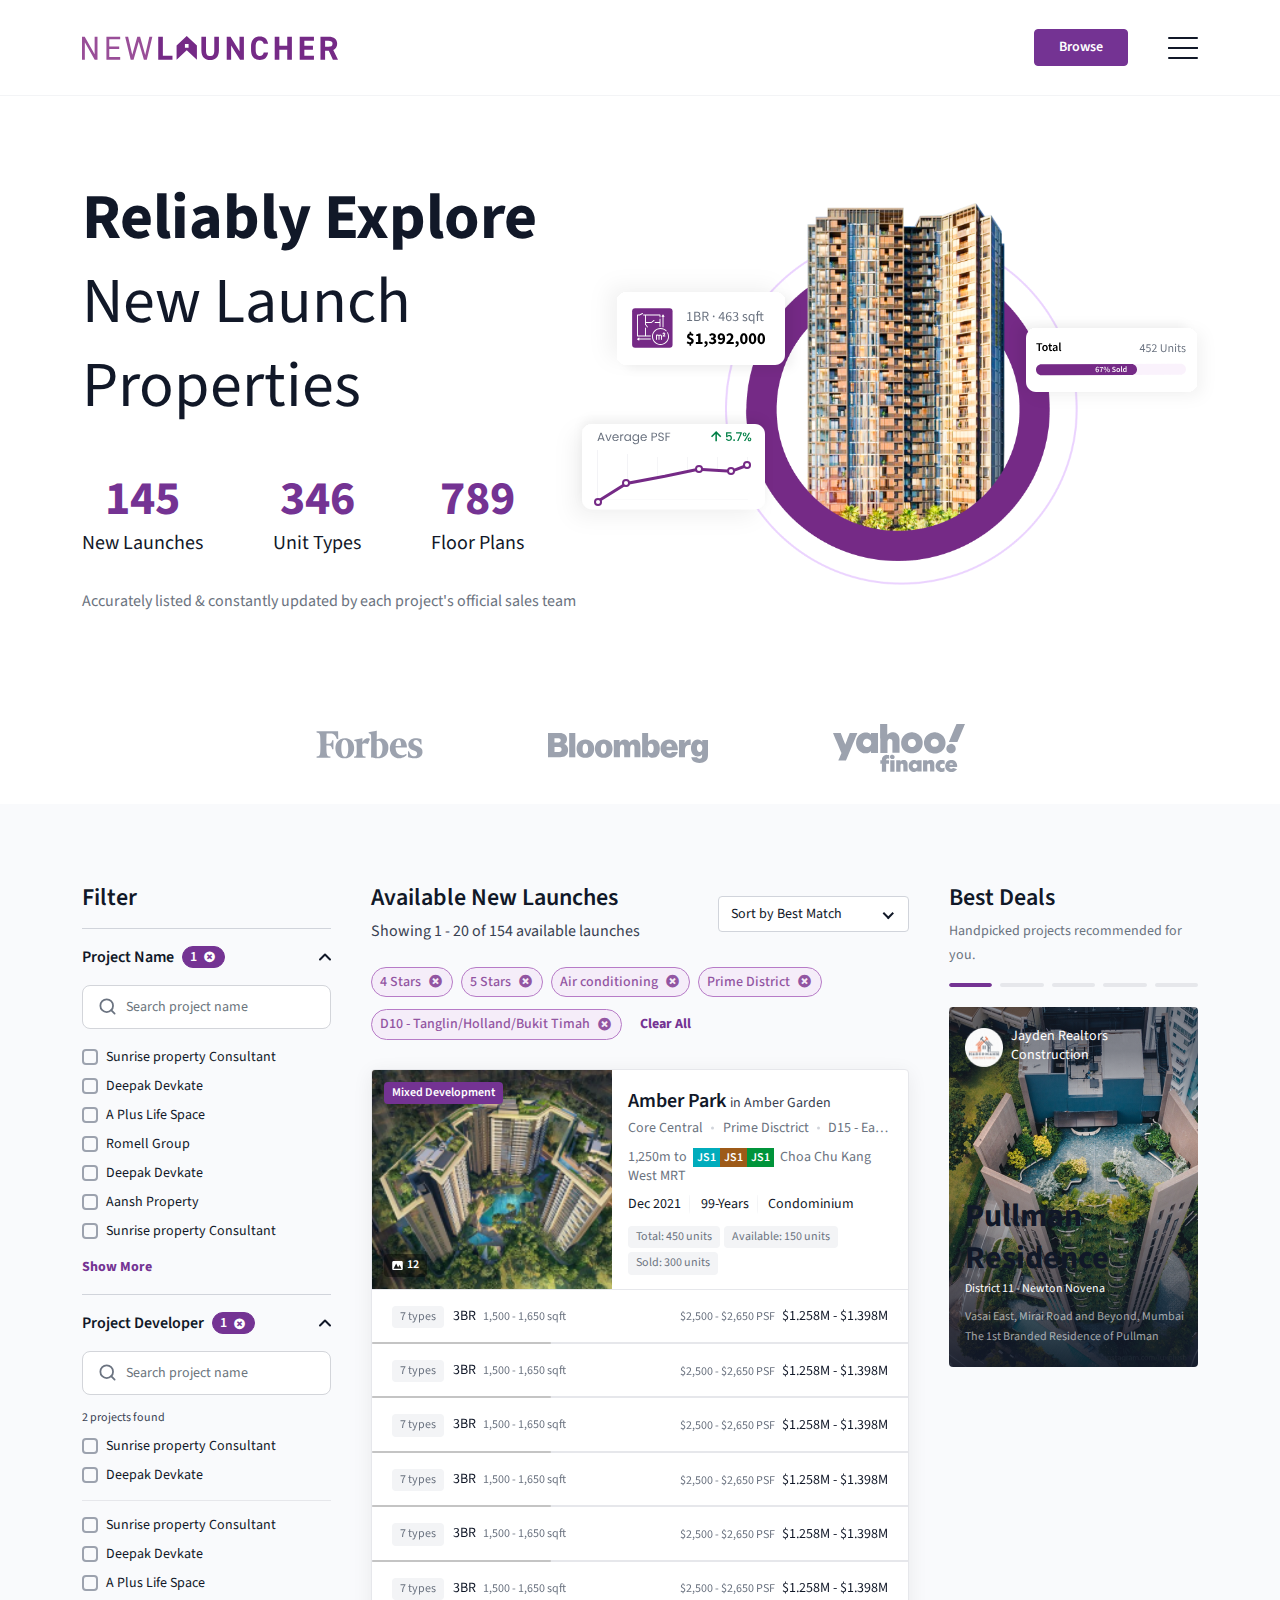
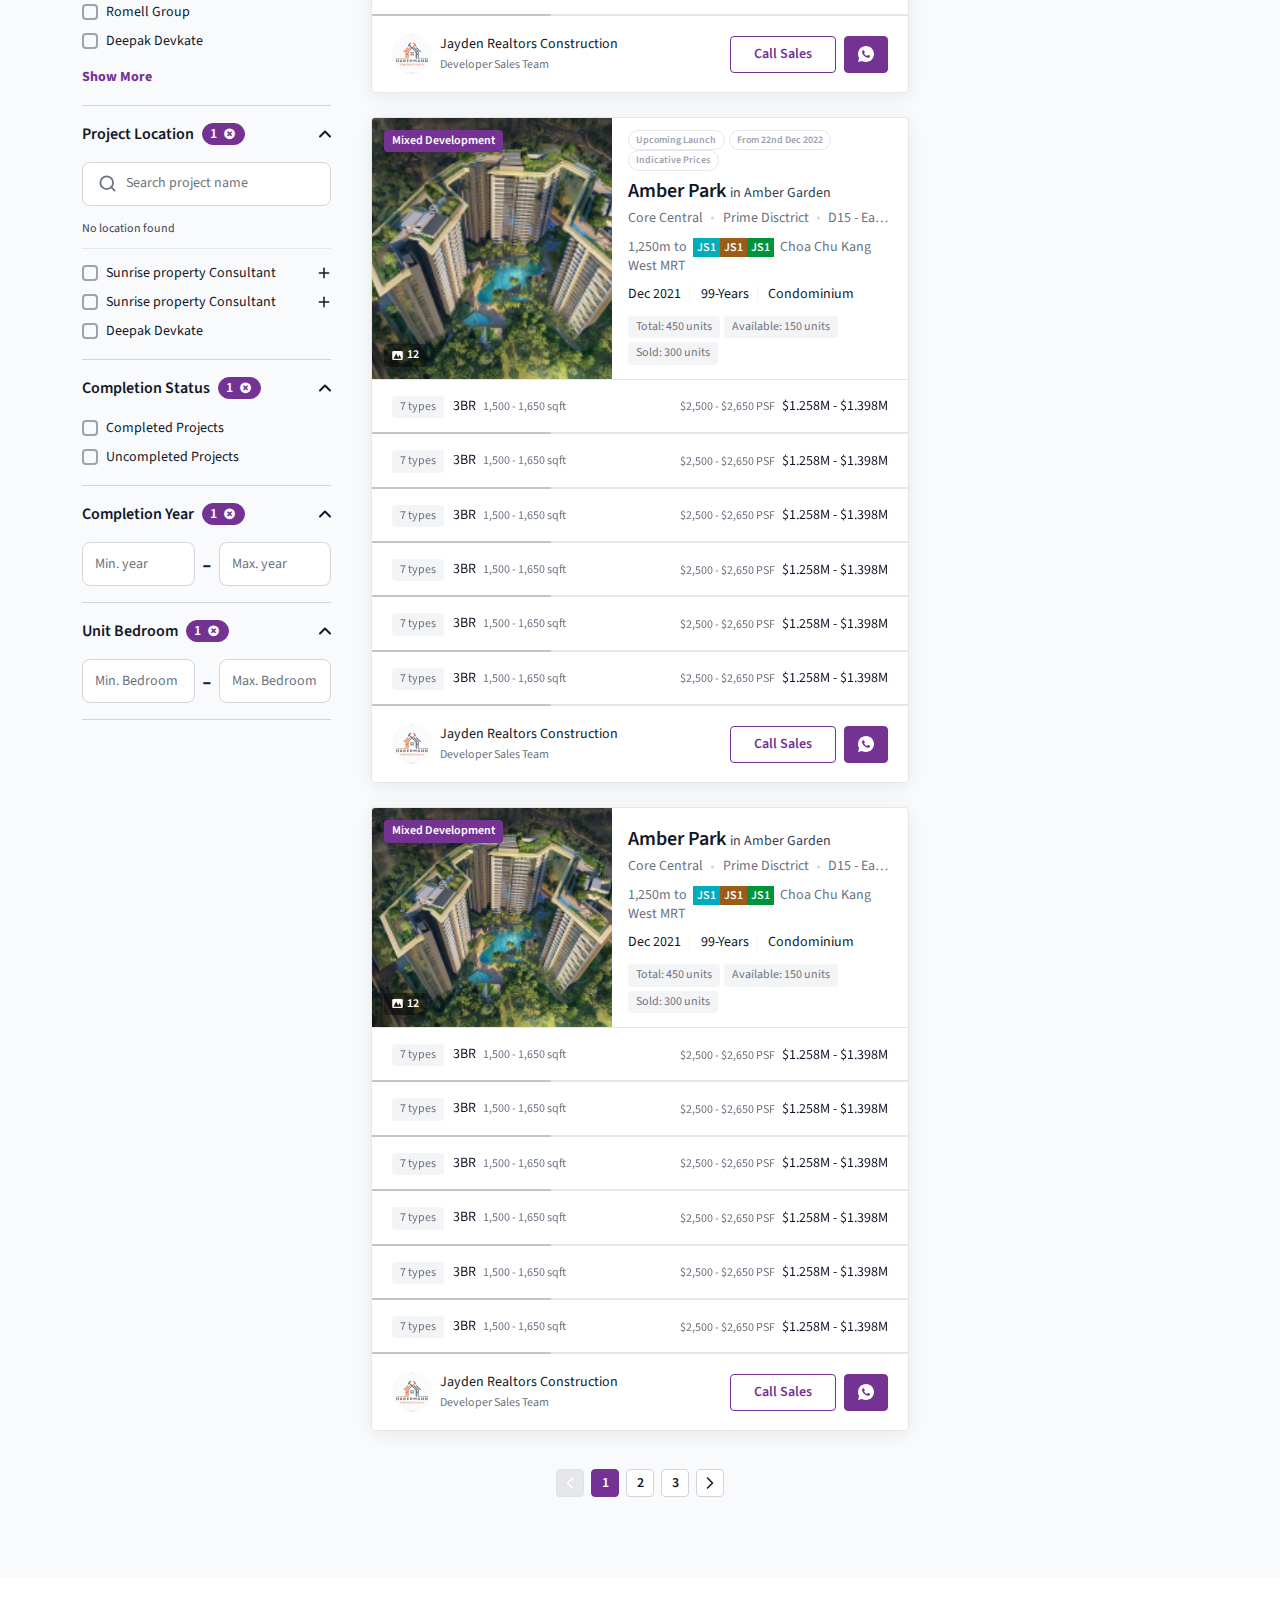
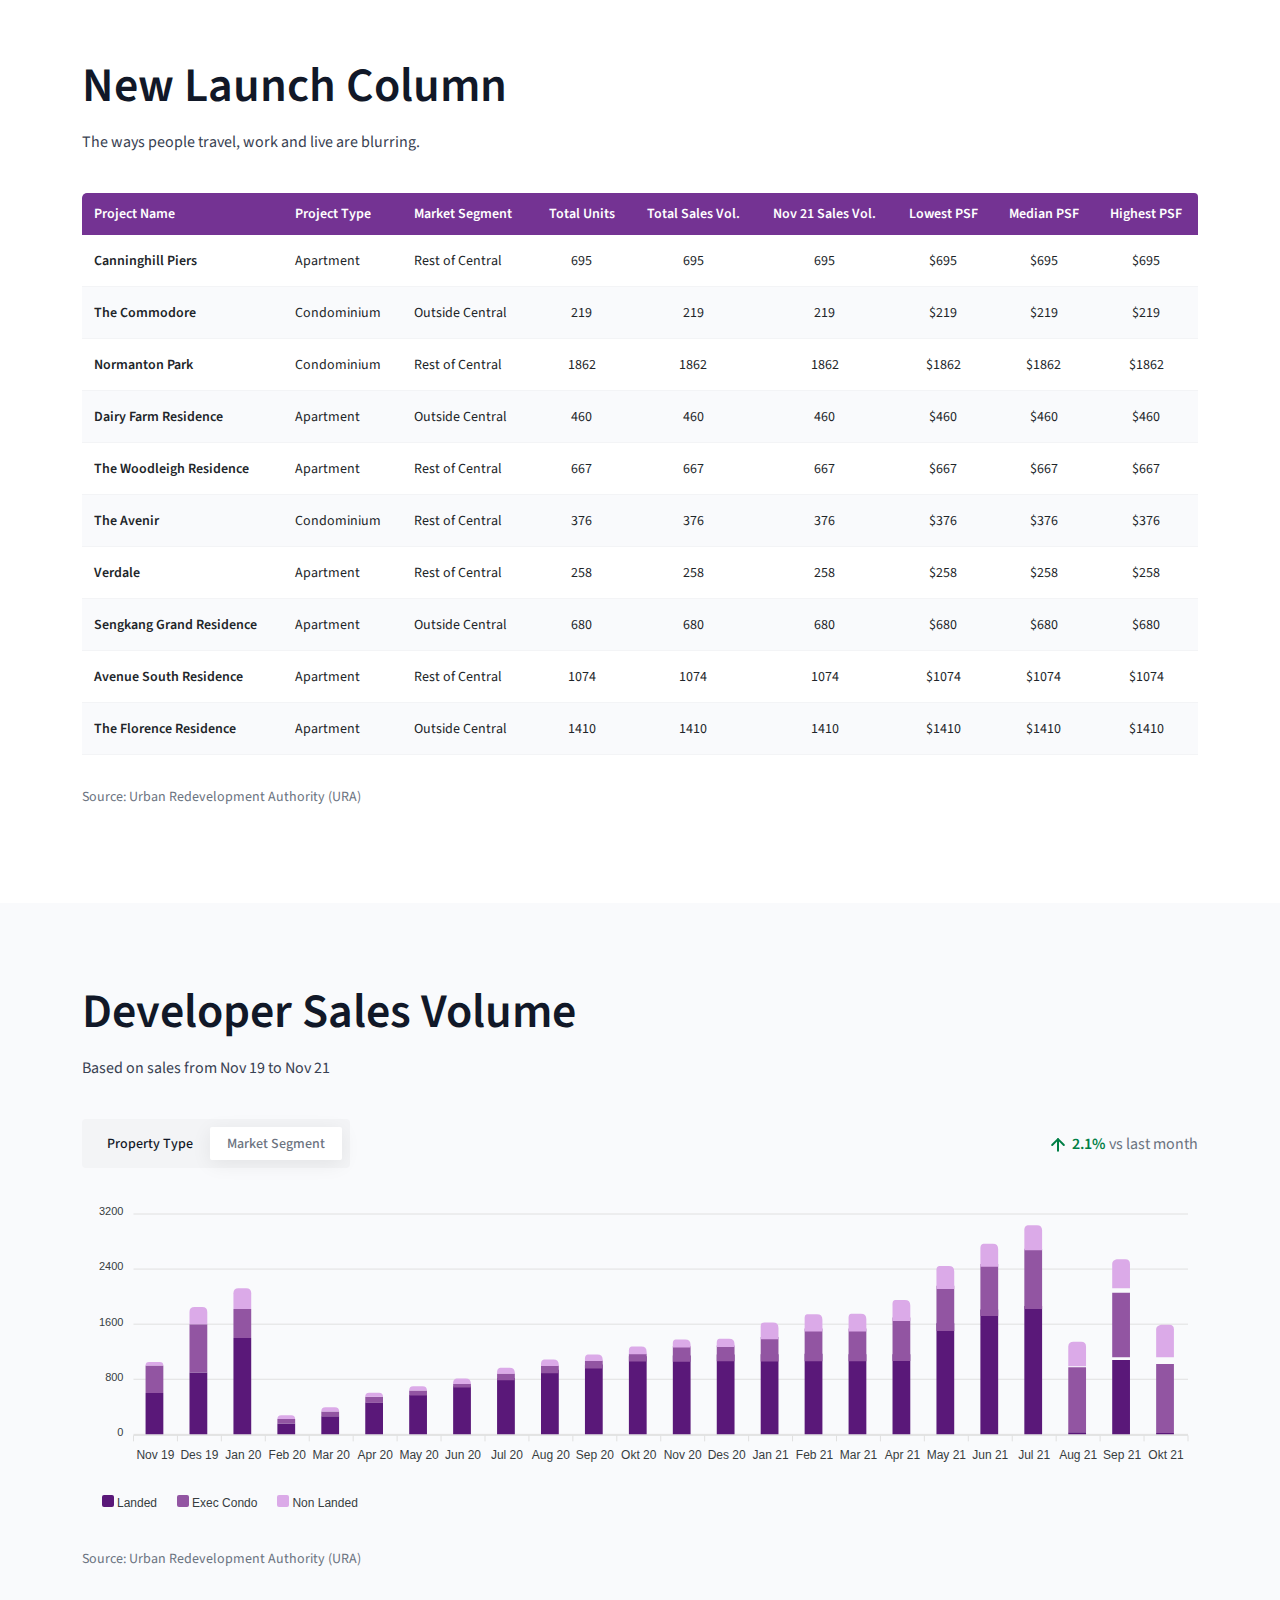
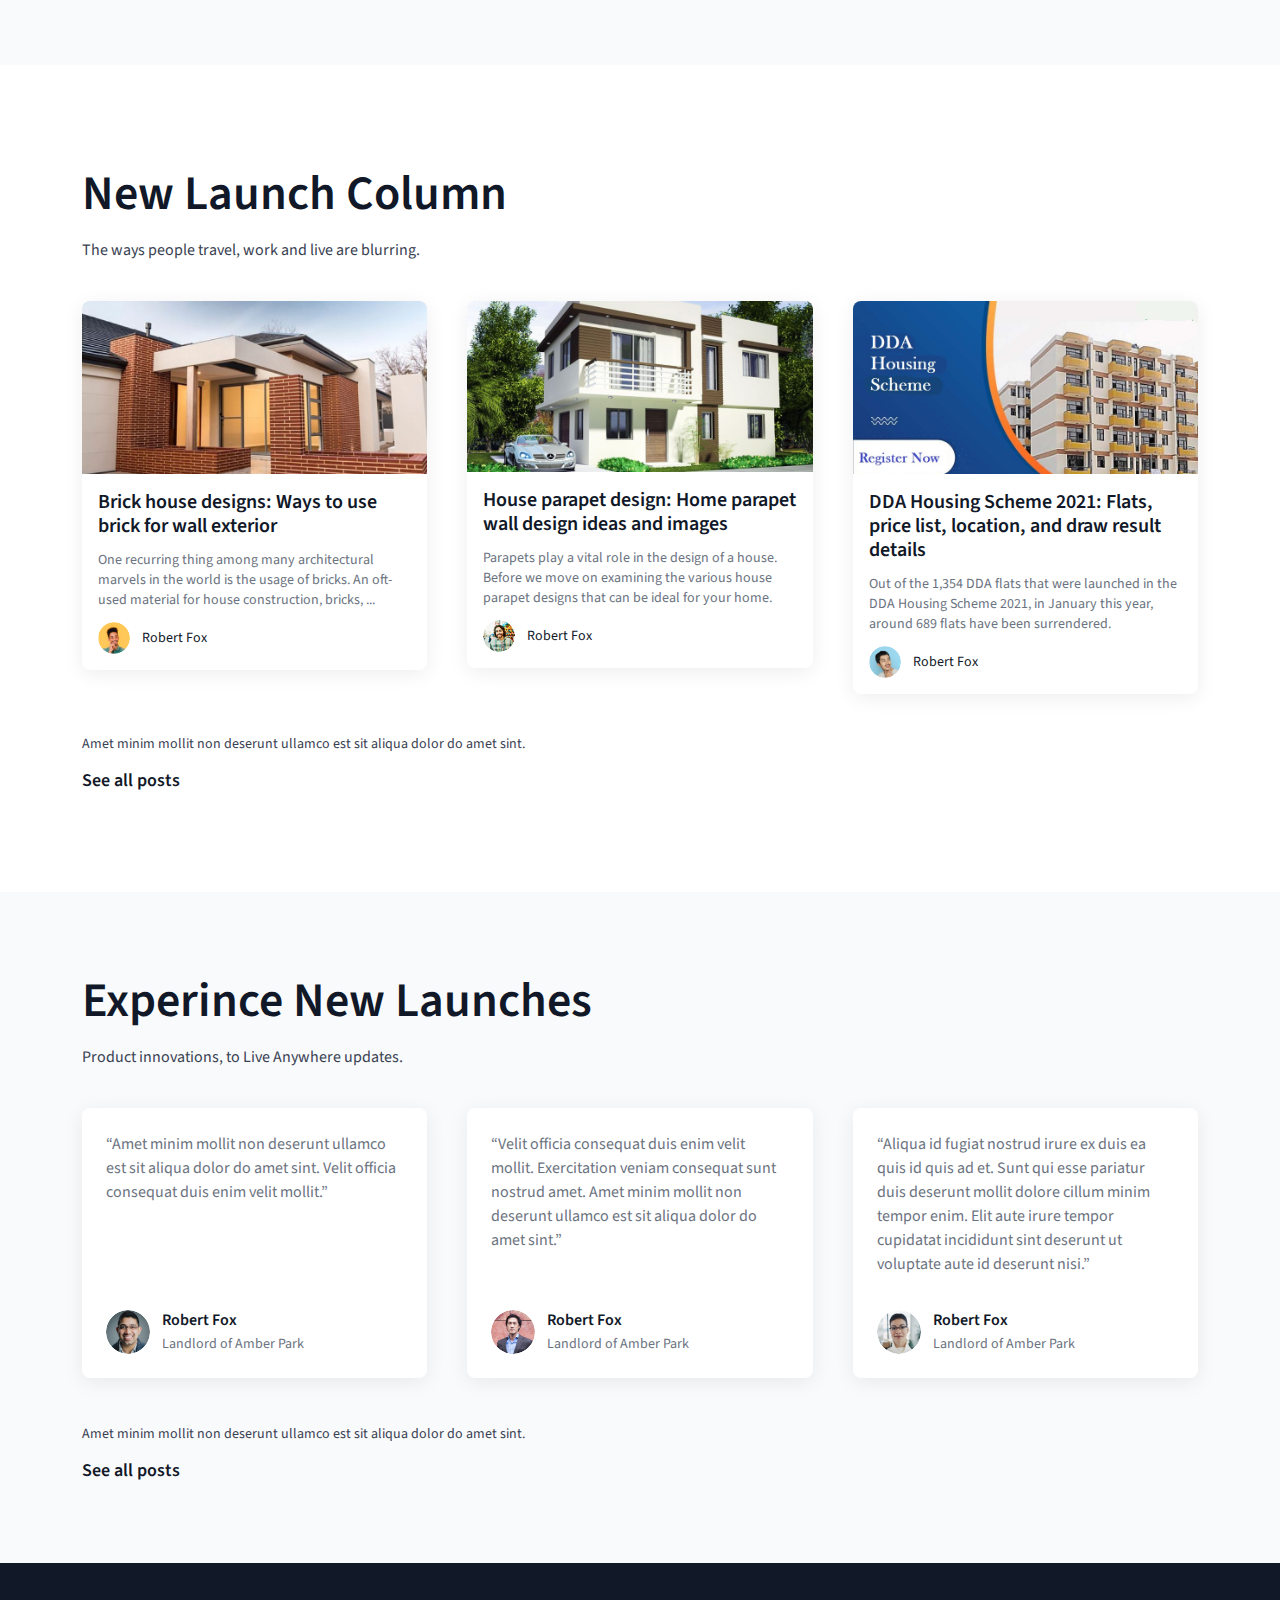
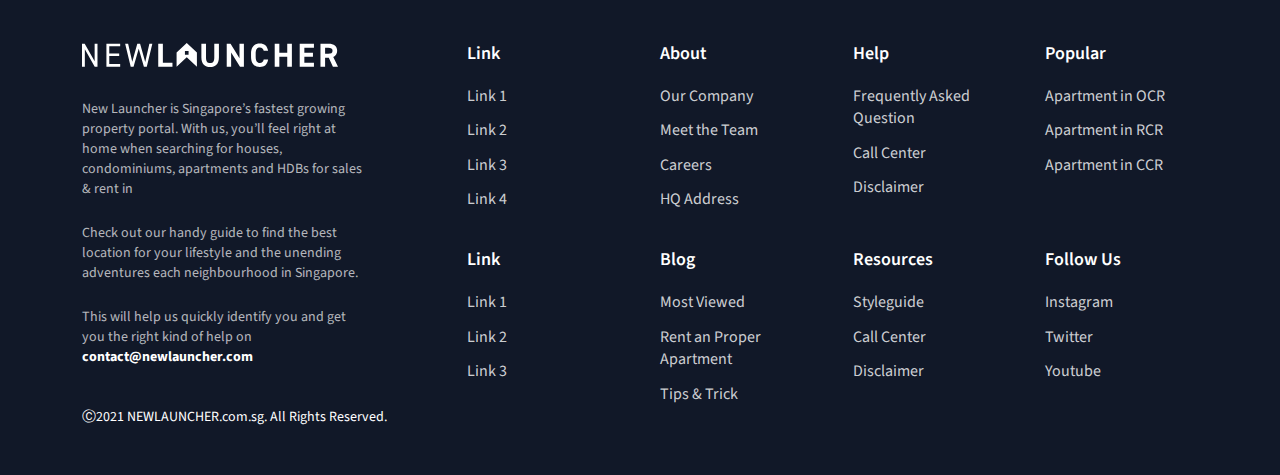
==== commit 923ab78a: "fix: mobile and desktop problems" ====
--- a/index.html
+++ b/index.html
@@ -1,6 +1,5 @@
 <!doctype html>
 <html class="no-js" lang="">
-
 <head>
   <meta charset="utf-8">
   <title>Newlauncher</title>
@@ -10,7 +9,6 @@
   <link rel="stylesheet" href="assets/css/swiper.min.css">
   <link rel="stylesheet" href="assets/css/style.css">
 </head>
-
 <body>
   <main class="page-root">
     <header class="header-area">
@@ -18,10 +16,8 @@
         <div class="container">
           <nav class="navbar">
             <a href="#" class="brand">
-              <img src="assets/img/logo.svg" class="d-none d-sm-block" alt="">
-              <!--For Lg Device-->
-              <img src="assets/img/logo-sm.svg" class="d-sm-none" alt="">
-              <!--For Sm Device-->
+              <img src="assets/img/logo.svg" class="d-none d-sm-block" alt=""><!--For Lg Device-->
+              <img src="assets/img/logo-sm.svg" class="d-sm-none" alt=""><!--For Sm Device-->
             </a>
             <div class="ms-auto d-flex flex-wrap align-items-center">
               <a href="#" class="btn btn-primary">Browse</a>
@@ -38,11 +34,11 @@
       <!-- SIDE MENU WRAPPER -->
       <div class="side-menu-wrapper">
         <!-- SIDE NAV TOGGLE -->
-        <button class="toggle-sidenav nav-toggle-btn has-bg-icon open"></button>
+        <button class="toggle-sidenav nav-toggle-btn has-bg-icon open"></button> 
         <!-- NAVBAR MAIN -->
         <div class="main-nav-wrap">
           <div class="side-menu-header d-flex align-items-center">
-            <h4 class="title d-none d-md-block">Menu</h4>
+            <h4 class="title d-none d-md-block">Menu</h4> 
             <a href="#" class="d-block d-md-none"><img src="assets/img/logo-sm.svg" alt=""></a>
           </div>
           <ul class="side-navbar-nav">
@@ -52,7 +48,7 @@
               <!-- Child Nav Wrapper -->
               <div class="child-nav-wrapper">
                 <div class="side-menu-header d-flex align-items-center">
-                  <button class="btn-back-icon"></button>
+                  <button class="btn-back-icon"></button> 
                   <h4 class="title me-auto">Desired Location</h4>
                 </div>
                 <ul class="side-navbar-nav">
@@ -66,7 +62,7 @@
                     <!-- Child Nav Wrapper -->
                     <div class="child-nav-wrapper">
                       <div class="side-menu-header d-flex align-items-center">
-                        <button class="btn-back-icon"></button>
+                        <button class="btn-back-icon"></button> 
                         <h4 class="title me-auto"><small>Central Region</small>Desired Location</h4>
                       </div>
                       <ul class="side-navbar-nav">
@@ -146,7 +142,7 @@
                     <!-- Child Nav Wrapper -->
                     <div class="child-nav-wrapper">
                       <div class="side-menu-header d-flex align-items-center">
-                        <button class="btn-back-icon"></button>
+                        <button class="btn-back-icon"></button> 
                         <h4 class="title me-auto"><small>Central Region</small>Desired Location</h4>
                       </div>
                       <ul class="side-navbar-nav">
@@ -227,7 +223,7 @@
                   <li><a href="#">West Region</a></li>
                   <li><a href="#">East Region</a></li>
                   <li><a href="#">North-east Region</a></li>
-                  <li><a href="#">North Region</a></li>
+                  <li><a href="#">North Region</a></li> 
                 </ul>
                 <!-- SIDNAV FOOTER -->
                 <div class="sidenav-footer">
@@ -244,7 +240,7 @@
               <!-- Child Nav Wrapper -->
               <div class="child-nav-wrapper">
                 <div class="side-menu-header d-flex align-items-center">
-                  <button class="btn-back-icon"></button>
+                  <button class="btn-back-icon"></button> 
                   <h4 class="title me-auto">Desired Location</h4>
                 </div>
                 <ul class="side-navbar-nav">
@@ -258,7 +254,7 @@
                     <!-- Child Nav Wrapper -->
                     <div class="child-nav-wrapper">
                       <div class="side-menu-header d-flex align-items-center">
-                        <button class="btn-back-icon"></button>
+                        <button class="btn-back-icon"></button> 
                         <h4 class="title me-auto"><small>Central Region</small>Desired Location</h4>
                       </div>
                       <ul class="side-navbar-nav">
@@ -338,7 +334,7 @@
                     <!-- Child Nav Wrapper -->
                     <div class="child-nav-wrapper">
                       <div class="side-menu-header d-flex align-items-center">
-                        <button class="btn-back-icon"></button>
+                        <button class="btn-back-icon"></button> 
                         <h4 class="title me-auto"><small>Central Region</small>Desired Location</h4>
                       </div>
                       <ul class="side-navbar-nav">
@@ -419,7 +415,7 @@
                   <li><a href="#">West Region</a></li>
                   <li><a href="#">East Region</a></li>
                   <li><a href="#">North-east Region</a></li>
-                  <li><a href="#">North Region</a></li>
+                  <li><a href="#">North Region</a></li> 
                 </ul>
                 <!-- SIDNAV FOOTER -->
                 <div class="sidenav-footer">
@@ -449,13 +445,13 @@
             <!-- Nav Item -->
             <li><a href="#">Project Size</a></li>
           </ul>
-        </div>
-        <!-- SIDNAV FOOTER -->
-        <div class="sidenav-footer">
-          <a href="#" class="btn btn-primary w-100">
-            View All 154 Launches
-            <span class="d-block fw-400">Listed & updated by verified sales teams</span>
-          </a>
+          <!-- SIDNAV FOOTER -->
+          <div class="sidenav-footer">
+            <a href="#" class="btn btn-primary w-100">
+              View All 154 Launches
+              <span class="d-block fw-400">Listed & updated by verified sales teams</span>
+            </a>
+          </div>
         </div>
       </div>
     </header>
@@ -485,21 +481,21 @@
           </div>
           <div class="col-xl-6 d-none d-lg-block">
             <div class="infographic-wrap ms-auto d-xl-block d-none">
-              <div class="img-wrap layer">
+              <div class="img-wrap layer"> 
                 <img src="assets/img/building-1.png" alt="">
               </div>
               <div class="layer layer-1">
                 <img src="assets/img/icons/icon-1.svg" alt="">
               </div>
-              <div class="layer layer-2">
+              <div class="layer layer-2"> 
                 <img src="assets/img/icons/icon-2.svg" alt="">
               </div>
-              <div class="layer layer-3">
+              <div class="layer layer-3">   
                 <img src="assets/img/icons/icon-3.svg" alt="">
               </div>
             </div>
           </div>
-        </div>
+        </div>    
       </div>
     </section>
     <section class="social-proof-wrap px-2">
@@ -515,19 +511,19 @@
         </a>
         <div class="row mx-0 align-items-center d-md-none">
           <div class="col-4 px-0">
-            <a href="#" class="mb-7 brand p-0 text-start w-100">
-              <img src="assets/img/brand/1-sm.svg" alt="" class="d-md-none">
-            </a>
+              <a href="#" class="mb-7 brand p-0 text-start w-100">
+                <img src="assets/img/brand/1-sm.svg" alt="" class="d-md-none">
+              </a>
           </div>
           <div class="col-4 px-0">
-            <a href="#" class="brand p-0 text-center w-100">
-              <img src="assets/img/brand/2-sm.svg" alt="" class="d-md-none">
-            </a>
+              <a href="#" class="brand p-0 text-center w-100">
+                <img src="assets/img/brand/2-sm.svg" alt="" class="d-md-none">
+              </a>
           </div>
           <div class="col-4 px-0">
-            <a href="#" class="brand p-0 text-end w-100">
-              <img src="assets/img/brand/3-sm.svg" alt="" class="d-md-none">
-            </a>
+              <a href="#" class="brand p-0 text-end w-100">
+                <img src="assets/img/brand/3-sm.svg" alt="" class="d-md-none">
+              </a>
           </div>
         </div>
       </div>
@@ -538,55 +534,64 @@
           <div class="col-xl-3">
             <div class="all-filters-area">
               <div class="filter-area-header d-flex align-items-center d-xl-none">
-                <button class="btn-back-icon"></button>
+                <button class="btn-back-icon"></button> 
                 <h4 class="title me-auto">Filter</h4>
                 <a href="#" class="btn-text px-0">Clear All</a>
               </div>
               <div class="all-filters-wrap">
-                <div class="footer-btn">
-                  <a href="#" class="btn w-100 btn-primary d-lg-none">View 154 Launches</a>
-                </div>
                 <div class="panel-title-area d-none d-xl-block">
                   <h2 class="title">Filter</h2>
                 </div>
                 <!-- ALL FILTER WRAPPER -->
                 <div class="filter-fields-wrapper">
                   <!-- FILTER ITEM -->
-                  <div class="selected-filter-bg filter-content-item has-opened d-xl-none">
-                    <h3 class="title">
-                      Selected Filter
+                  <div class="selected-filter-bg filter-content-item has-opened d-xl-none"> 
+                    <div class="title">
+                      <h3>Selected Filter</h3>
                       <span class="chip chip-sm chip-bg">
                         1
                         <button class="btn-times fas fa-times-circle"></button>
                       </span>
-                      <button class="angle-btn fas fa-angle-down"></button>
-                    </h3>
+                      
+                      <button class="angle-btn">
+                        <div class="svg-angle-icon">
+                          <svg width="20" height="20" viewBox="0 0 20 20" fill="none" xmlns="http://www.w3.org/2000/svg">
+                            <path d="M5 12.5L10 7.5L15 12.5" stroke="#111828" stroke-width="2" stroke-linecap="round" stroke-linejoin="round"/>
+                            </svg>                            
+                        </div>
+                      </button>
+                    </div>
                     <div class="filter-body">
                       <ul class="selected-filter-2 reset-ul d-flex flex-wrap">
                         <li class="chip chip-light">MS H20 <button class="btn-times fas fa-times-circle"></button></li>
-                        <li class="chip chip-light">Sunrise Property Consultant <button
-                            class="btn-times fas fa-times-circle"></button></li>
-                        <li class="chip chip-light">Romel Group chip-light <button
-                            class="btn-times fas fa-times-circle"></button></li>
+                        <li class="chip chip-light">Sunrise Property Consultant <button class="btn-times fas fa-times-circle"></button></li>
+                        <li class="chip chip-light">Romel Group chip-light <button class="btn-times fas fa-times-circle"></button></li>
                       </ul>
                     </div>
-                  </div>
+                  </div> 
                   <!-- FILTER ITEM -->
-                  <div class="filter-content-item has-opened">
-                    <h3 class="title">
-                      Project Name
+                  <div class="filter-content-item has-opened"> 
+                    <div class="title">
+                      <h3>Project Name</h3>
                       <span class="chip chip-sm chip-bg">
                         1
                         <button class="btn-times fas fa-times-circle"></button>
                       </span>
-                      <button class="angle-btn fas fa-angle-down"></button>
-                    </h3>
+                      
+                      <button class="angle-btn">
+                        <div class="svg-angle-icon">
+                          <svg width="20" height="20" viewBox="0 0 20 20" fill="none" xmlns="http://www.w3.org/2000/svg">
+                            <path d="M5 12.5L10 7.5L15 12.5" stroke="#111828" stroke-width="2" stroke-linecap="round" stroke-linejoin="round"/>
+                            </svg>                            
+                        </div>
+                      </button>
+                    </div>
                     <div class="filter-body">
                       <div class="sm-searech">
                         <input type="text" class="form-control" placeholder="Search project name">
                         <button class="search-icon-btn"></button>
                       </div>
-                      <ul id="expanded-project-name" data-each-show="5" class="check-box-lists mh-none">
+                      <ul id="expanded-project-name" data-each-show="5" class="check-box-lists mh-none"> 
                         <li class="list-item form-check">
                           <input class="form-check-input" type="checkbox" value="" id="check-box-1">
                           <label class="form-check-label" for="check-box-1">
@@ -622,7 +627,7 @@
                           <label class="form-check-label" for="check-box-6">
                             Aansh Property
                           </label>
-                        </li>
+                        </li> 
                         <li class="list-item form-check">
                           <input class="form-check-input" type="checkbox" value="" id="check-box--1">
                           <label class="form-check-label" for="check-box--1">
@@ -658,7 +663,7 @@
                           <label class="form-check-label" for="check-box--6">
                             Aansh Property
                           </label>
-                        </li>
+                        </li> 
                         <li class="list-item d-none form-check">
                           <input class="form-check-input" type="checkbox" value="" id="check-box---1">
                           <label class="form-check-label" for="check-box---1">
@@ -694,22 +699,28 @@
                           <label class="form-check-label" for="check-box---6">
                             Aansh Property
                           </label>
-                        </li>
+                        </li> 
                       </ul>
-                      <a href="#" class="btn-text p-0 mt-2 d-inline-block"
-                        data-expandedlist="#expanded-project-name">Show More</a>
-                    </div>
-                  </div>
+                      <a href="#" class="btn-text p-0 mt-2 d-inline-block" data-expandedlist="#expanded-project-name">Show More</a>
+                    </div>
+                  </div> 
                   <!-- FILTER ITEM -->
-                  <div class="filter-content-item has-opened">
-                    <h3 class="title">
-                      Project Developer
+                  <div class="filter-content-item has-opened"> 
+                    <div class="title">
+                      <h3>Project Developer</h3>
                       <span class="chip chip-sm chip-bg">
                         1
                         <button class="btn-times fas fa-times-circle"></button>
                       </span>
-                      <button class="angle-btn fas fa-angle-down"></button>
-                    </h3>
+                      
+                      <button class="angle-btn">
+                        <div class="svg-angle-icon">
+                          <svg width="20" height="20" viewBox="0 0 20 20" fill="none" xmlns="http://www.w3.org/2000/svg">
+                            <path d="M5 12.5L10 7.5L15 12.5" stroke="#111828" stroke-width="2" stroke-linecap="round" stroke-linejoin="round"/>
+                            </svg>                            
+                        </div>
+                      </button>
+                    </div>
                     <div class="filter-body">
                       <div class="sm-searech">
                         <input type="text" class="form-control" placeholder="Search project name">
@@ -718,14 +729,14 @@
                       <small class="sm-text">2 projects found</small>
                       <ul class="check-box-lists mh-none">
                         <li class="form-check">
-                          <input class="form-check-input" type="checkbox" value="" id="scheck-box-1">
-                          <label class="form-check-label" for="scheck-box-1">
+                          <input class="form-check-input" type="checkbox" value="" id="pdcheck-box-1">
+                          <label class="form-check-label" for="pdcheck-box-1">
                             Sunrise property Consultant
                           </label>
                         </li>
                         <li class="form-check">
-                          <input class="form-check-input" type="checkbox" value="" id="scheck-box-2">
-                          <label class="form-check-label" for="scheck-box-2">
+                          <input class="form-check-input" type="checkbox" value="" id="pdcheck-box-2">
+                          <label class="form-check-label" for="pdcheck-box-2">
                             Deepak Devkate
                           </label>
                         </li>
@@ -763,80 +774,85 @@
                           </label>
                         </li>
                         <li class="list-item d-none form-check">
-                          <input class="form-check-input" type="checkbox" value="" id="Sunrisecheck-box-1">
-                          <label class="form-check-label" for="Sunrisecheck-box-1">
+                          <input class="form-check-input" type="checkbox" value="" id="Sunrisecheck-box-6">
+                          <label class="form-check-label" for="Sunrisecheck-box-6">
                             Sunrise property Consultant
                           </label>
                         </li>
                         <li class="list-item d-none form-check">
-                          <input class="form-check-input" type="checkbox" value="" id="Sunrisecheck-box-2">
-                          <label class="form-check-label" for="Sunrisecheck-box-2">
+                          <input class="form-check-input" type="checkbox" value="" id="Sunrisecheck-box-7">
+                          <label class="form-check-label" for="Sunrisecheck-box-7">
                             Deepak Devkate
                           </label>
                         </li>
                         <li class="list-item d-none form-check">
-                          <input class="form-check-input" type="checkbox" value="" id="Sunrisecheck-box-3">
-                          <label class="form-check-label" for="Sunrisecheck-box-3">
+                          <input class="form-check-input" type="checkbox" value="" id="Sunrisecheck-box-8">
+                          <label class="form-check-label" for="Sunrisecheck-box-8">
                             A Plus Life Space
                           </label>
                         </li>
                         <li class="list-item d-none form-check">
-                          <input class="form-check-input" type="checkbox" value="" id="Sunrisecheck-box-4">
-                          <label class="form-check-label" for="Sunrisecheck-box-4">
+                          <input class="form-check-input" type="checkbox" value="" id="Sunrisecheck-box-9">
+                          <label class="form-check-label" for="Sunrisecheck-box-9">
                             Romell Group
                           </label>
                         </li>
                         <li class="list-item d-none form-check">
-                          <input class="form-check-input" type="checkbox" value="" id="Sunrisecheck-box-5">
-                          <label class="form-check-label" for="Sunrisecheck-box-5">
+                          <input class="form-check-input" type="checkbox" value="" id="Sunrisecheck-box-10">
+                          <label class="form-check-label" for="Sunrisecheck-box-10">
                             Deepak Devkate
                           </label>
                         </li>
                         <li class="list-item d-none form-check">
-                          <input class="form-check-input" type="checkbox" value="" id="Sunrisecheck-box-1">
-                          <label class="form-check-label" for="Sunrisecheck-box-1">
+                          <input class="form-check-input" type="checkbox" value="" id="Sunrisecheck-box-11">
+                          <label class="form-check-label" for="Sunrisecheck-box-11">
                             Sunrise property Consultant
                           </label>
                         </li>
                         <li class="list-item d-none form-check">
-                          <input class="form-check-input" type="checkbox" value="" id="Sunrisecheck-box-2">
-                          <label class="form-check-label" for="Sunrisecheck-box-2">
+                          <input class="form-check-input" type="checkbox" value="" id="Sunrisecheck-box-12">
+                          <label class="form-check-label" for="Sunrisecheck-box-12">
                             Deepak Devkate
                           </label>
                         </li>
                         <li class="list-item d-none form-check">
-                          <input class="form-check-input" type="checkbox" value="" id="Sunrisecheck-box-3">
-                          <label class="form-check-label" for="Sunrisecheck-box-3">
+                          <input class="form-check-input" type="checkbox" value="" id="Sunrisecheck-box-13">
+                          <label class="form-check-label" for="Sunrisecheck-box-13">
                             A Plus Life Space
                           </label>
                         </li>
                         <li class="list-item d-none form-check">
-                          <input class="form-check-input" type="checkbox" value="" id="Sunrisecheck-box-4">
-                          <label class="form-check-label" for="Sunrisecheck-box-4">
+                          <input class="form-check-input" type="checkbox" value="" id="Sunrisecheck-box-14">
+                          <label class="form-check-label" for="Sunrisecheck-box-14">
                             Romell Group
                           </label>
                         </li>
                         <li class="list-item d-none form-check">
-                          <input class="form-check-input" type="checkbox" value="" id="Sunrisecheck-box-5">
-                          <label class="form-check-label" for="Sunrisecheck-box-5">
+                          <input class="form-check-input" type="checkbox" value="" id="Sunrisecheck-box-15">
+                          <label class="form-check-label" for="Sunrisecheck-box-15">
                             Deepak Devkate
                           </label>
                         </li>
                       </ul>
-                      <a href="#" class="btn-text p-0 mt-2 d-inline-block"
-                        data-expandedlist="#expanded-project-Developer">Show More</a>
-                    </div>
-                  </div>
+                      <a href="#" class="btn-text p-0 mt-2 d-inline-block" data-expandedlist="#expanded-project-Developer">Show More</a>
+                    </div>
+                  </div> 
                   <!-- FILTER ITEM -->
-                  <div class="filter-content-item has-opened">
-                    <h3 class="title">
-                      Project Location
+                  <div class="filter-content-item has-opened"> 
+                    <div class="title">
+                      <h3>Project Location</h3>
                       <span class="chip chip-sm chip-bg">
                         1
                         <button class="btn-times fas fa-times-circle"></button>
                       </span>
-                      <button class="angle-btn fas fa-angle-down"></button>
-                    </h3>
+                      <button class="angle-btn">
+                        <div class="svg-angle-icon">
+                          <svg width="20" height="20" viewBox="0 0 20 20" fill="none" xmlns="http://www.w3.org/2000/svg">
+                            <path d="M5 12.5L10 7.5L15 12.5" stroke="#111828" stroke-width="2" stroke-linecap="round" stroke-linejoin="round"/>
+                            </svg>                            
+                        </div>
+                      </button>
+                    </div>
                     <div class="filter-body">
                       <div class="sm-searech">
                         <input type="text" class="form-control" placeholder="Search project name">
@@ -855,24 +871,24 @@
                           <ul class="check-box-lists">
                             <li>
                               <div class="form-check">
-                                <input class="form-check-input" type="checkbox" value="" id="LocationNestedcheck-box-1">
-                                <label class="form-check-label" for="LocationNestedcheck-box-1">
+                                <input class="form-check-input" type="checkbox" value="" id="LocationNestedcheck-box-">
+                                <label class="form-check-label" for="LocationNestedcheck-box-">
                                   Sunrise property Consultant
                                 </label>
                               </div>
                             </li>
                             <li>
                               <div class="form-check">
-                                <input class="form-check-input" type="checkbox" value="" id="LocationNestedcheck-box-1">
-                                <label class="form-check-label" for="LocationNestedcheck-box-1">
+                                <input class="form-check-input" type="checkbox" value="" id="LocationNestedcheck-box-2">
+                                <label class="form-check-label" for="LocationNestedcheck-box-2">
                                   Sunrise property Consultant
                                 </label>
                               </div>
                             </li>
                             <li>
                               <div class="form-check">
-                                <input class="form-check-input" type="checkbox" value="" id="LocationNestedcheck-box-1">
-                                <label class="form-check-label" for="LocationNestedcheck-box-1">
+                                <input class="form-check-input" type="checkbox" value="" id="LocationNestedcheck-box-3">
+                                <label class="form-check-label" for="LocationNestedcheck-box-3">
                                   Sunrise property Consultant
                                 </label>
                               </div>
@@ -881,32 +897,32 @@
                         </li>
                         <li>
                           <div class="form-check">
-                            <input class="form-check-input" type="checkbox" value="" id="Locationcheck-box-1">
-                            <label class="form-check-label" for="Locationcheck-box-1">
+                            <input class="form-check-input" type="checkbox" value="" id="Locationcheck-box-2">
+                            <label class="form-check-label" for="Locationcheck-box-2">
                               Sunrise property Consultant
                             </label>
                           </div>
                           <ul class="check-box-lists">
                             <li>
                               <div class="form-check">
-                                <input class="form-check-input" type="checkbox" value="" id="LocationNestedcheck-box-1">
-                                <label class="form-check-label" for="LocationNestedcheck-box-1">
+                                <input class="form-check-input" type="checkbox" value="" id="LocationNestedcheck-box-4">
+                                <label class="form-check-label" for="LocationNestedcheck-box-4">
                                   Sunrise property Consultant
                                 </label>
                               </div>
                             </li>
                             <li>
                               <div class="form-check">
-                                <input class="form-check-input" type="checkbox" value="" id="LocationNestedcheck-box-1">
-                                <label class="form-check-label" for="LocationNestedcheck-box-1">
+                                <input class="form-check-input" type="checkbox" value="" id="LocationNestedcheck-box-5">
+                                <label class="form-check-label" for="LocationNestedcheck-box-5">
                                   Sunrise property Consultant
                                 </label>
                               </div>
                             </li>
                             <li>
                               <div class="form-check">
-                                <input class="form-check-input" type="checkbox" value="" id="LocationNestedcheck-box-1">
-                                <label class="form-check-label" for="LocationNestedcheck-box-1">
+                                <input class="form-check-input" type="checkbox" value="" id="LocationNestedcheck-box-6">
+                                <label class="form-check-label" for="LocationNestedcheck-box-6">
                                   Sunrise property Consultant
                                 </label>
                               </div>
@@ -914,58 +930,72 @@
                           </ul>
                         </li>
                         <li class="form-check">
-                          <input class="form-check-input" type="checkbox" value="" id="Sunrisecheck-box-2">
-                          <label class="form-check-label" for="Sunrisecheck-box-2">
+                          <input class="form-check-input" type="checkbox" value="" id="deepak-devkate1">
+                          <label class="form-check-label" for="deepak-devkate1">
                             Deepak Devkate
                           </label>
                         </li>
                       </ul>
                     </div>
-                  </div>
+                  </div> 
                   <!-- FILTER ITEM -->
-                  <div class="filter-content-item has-opened">
-                    <h3 class="title">
-                      Completion Status
+                  <div class="filter-content-item has-opened"> 
+                    <div class="title">
+                      <h3>Completion Status</h3>
+                      <span class="chip chip-sm chip-bg">
+                        1
+                        <button class="btn-times fas fa-times-circle"></button>
+                      </span> 
+                      <div class="sm-title fw-400 toggle-with-parent">Completed Projects</div>
+                      
+                      <button class="angle-btn">
+                        <div class="svg-angle-icon">
+                          <svg width="20" height="20" viewBox="0 0 20 20" fill="none" xmlns="http://www.w3.org/2000/svg">
+                            <path d="M5 12.5L10 7.5L15 12.5" stroke="#111828" stroke-width="2" stroke-linecap="round" stroke-linejoin="round"/>
+                            </svg>                            
+                        </div>
+                      </button>
+                    </div>
+                    <div class="filter-body">
+                      <ul class="check-box-lists mt-16">
+                        <li class="form-check">
+                          <input class="form-check-input" type="checkbox" value="" id="check-box-CoProjects1">
+                          <label class="form-check-label" for="check-box-CoProjects1">
+                            Completed Projects
+                          </label>
+                        </li>
+                        <li class="form-check">
+                          <input class="form-check-input" type="checkbox" value="" id="check-box-UnProjects2">
+                          <label class="form-check-label" for="check-box-UnProjects2">
+                           Uncompleted Projects
+                          </label>
+                        </li>
+                      </ul>
+                    </div>
+                  </div> 
+                  <!-- FILTER ITEM -->
+                  <div class="filter-content-item has-opened"> 
+                    <div class="title">
+                      <h3>Completion Year</h3>
                       <span class="chip chip-sm chip-bg">
                         1
                         <button class="btn-times fas fa-times-circle"></button>
                       </span>
-                      <div class="sm-title fw-400 toggle-with-parent">Completed Projects</div>
-                      <button class="angle-btn fas fa-angle-down"></button>
-                    </h3>
-                    <div class="filter-body">
-                      <ul class="check-box-lists mt-16">
-                        <li class="form-check">
-                          <input class="form-check-input" type="checkbox" value="" id="check-box-CoProjects">
-                          <label class="form-check-label" for="check-box-CoProjects">
-                            Completed Projects
-                          </label>
-                        </li>
-                        <li class="form-check">
-                          <input class="form-check-input" type="checkbox" value="" id="check-box-UnProjects">
-                          <label class="form-check-label" for="check-box-UnProjects">
-                            Uncompleted Projects
-                          </label>
-                        </li>
-                      </ul>
-                    </div>
-                  </div>
-                  <!-- FILTER ITEM -->
-                  <div class="filter-content-item has-opened">
-                    <h3 class="title">
-                      Completion Year
-                      <span class="chip chip-sm chip-bg">
-                        1
-                        <button class="btn-times fas fa-times-circle"></button>
-                      </span>
-                      <button class="angle-btn fas fa-angle-down"></button>
-                    </h3>
+                      
+                      <button class="angle-btn">
+                        <div class="svg-angle-icon">
+                          <svg width="20" height="20" viewBox="0 0 20 20" fill="none" xmlns="http://www.w3.org/2000/svg">
+                            <path d="M5 12.5L10 7.5L15 12.5" stroke="#111828" stroke-width="2" stroke-linecap="round" stroke-linejoin="round"/>
+                            </svg>                            
+                        </div>
+                      </button>
+                    </div>
                     <div class="filter-body">
                       <div class="needs-validation mt-16">
                         <div class="input_group">
                           <div class="input-style2">
                             <span class="placeholder_text">Min. year</span>
-                            <input type="text" class="form-control" min="10" max="20">
+                            <input type="text" class="form-control" min="10" max="20"> 
                           </div>
                           <span class="sep">-</span>
                           <div class="input-style2">
@@ -975,23 +1005,30 @@
                         </div>
                       </div>
                     </div>
-                  </div>
+                  </div> 
                   <!-- FILTER ITEM -->
-                  <div class="filter-content-item has-opened">
-                    <h3 class="title">
-                      Unit Bedroom
+                  <div class="filter-content-item has-opened"> 
+                    <div class="title">
+                      <h3>Unit Bedroom</h3>
                       <span class="chip chip-sm chip-bg">
                         1
                         <button class="btn-times fas fa-times-circle"></button>
                       </span>
-                      <button class="angle-btn fas fa-angle-down"></button>
-                    </h3>
+                      
+                      <button class="angle-btn">
+                        <div class="svg-angle-icon">
+                          <svg width="20" height="20" viewBox="0 0 20 20" fill="none" xmlns="http://www.w3.org/2000/svg">
+                            <path d="M5 12.5L10 7.5L15 12.5" stroke="#111828" stroke-width="2" stroke-linecap="round" stroke-linejoin="round"/>
+                            </svg>                            
+                        </div>
+                      </button>
+                    </div>
                     <div class="filter-body">
                       <div class="needs-validation mt-16">
                         <div class="input_group">
                           <div class="input-style2">
                             <span class="placeholder_text">Min. Bedroom</span>
-                            <input type="text" class="form-control" min="10" max="20">
+                            <input type="text" class="form-control" min="10" max="20"> 
                           </div>
                           <span class="sep">-</span>
                           <div class="input-style2">
@@ -1004,10 +1041,13 @@
                   </div>
                 </div>
               </div>
-            </div>
+              <div class="footer-btn">
+                <a href="#" class="btn w-100 btn-primary d-lg-none">View 154 Launches</a>
+              </div>
+            </div> 
           </div>
           <div class="col-xl-6 col-lg-8">
-            <div class="d-xl-flex align-items-xl-center">
+            <div class="d-xl-flex align-items-xl-center mb-24"> 
               <div class="panel-title-area mb-0 me-auto">
                 <h2 class="title">Available New Launches</h2>
                 <p>Showing 1 - 20 of 154 available launches</p>
@@ -1018,39 +1058,38 @@
                   Filter
                   <span class="baudge-rounded d-flex align-items-center justify-content-center">4</span>
                 </a>
-                <a href="#"
-                  class="open-sort-area filter-input-show sort-filter-show btn-outline-light d-xl-none d-flex align-items-center">
+                <a href="#" class="open-sort-area filter-input-show sort-filter-show btn-outline-light d-xl-none d-flex align-items-center">
                   <span class="abs d-flex align-items-center">
                     <span class="icon-filter"></span>
-                    Sort by
-                  </span>
+                      Sort by 
+                  </span>   
                   <span class="current-text d-block">Price: High to...</span>
                 </a>
                 <div class="sort-fixd-wrap d-lg-none">
                   <div class="filter-area-header d-flex align-items-center d-xl-none">
-                    <button class="btn-back-icon"></button>
+                    <button class="btn-back-icon"></button> 
                     <h4 class="title me-auto">Sort</h4>
                     <a href="#" class="btn-text px-0">Reset to Default</a>
                   </div>
                   <div class="all-sort-fixd-wrap">
                     <ul class="list reset-ul">
-                      <li class="option selected focus">Best Match</li>
-                      <li class="option">Best Seller</li>
-                      <li class="option">Earliest Top</li>
-                      <li class="option">Newest Launch</li>
-                      <li class="option">Price: Low to High</li>
-                      <li class="option">Price: High to Low</li>
-                      <li class="option">Size: Low to High</li>
-                      <li class="option">Size: High to Low</li>
-                      <li class="option">PSF: Low to High</li>
-                      <li class="option">PSF: High to Low</li>
+                       <li class="option selected focus">Best Match</li>
+                       <li class="option">Best Seller</li>
+                       <li class="option">Earliest Top</li>
+                       <li class="option">Newest Launch</li>
+                       <li class="option">Price: Low to High</li>
+                       <li class="option">Price: High to Low</li>
+                       <li class="option">Size: Low to High</li>
+                       <li class="option">Size: High to Low</li>
+                       <li class="option">PSF: Low to High</li>
+                       <li class="option">PSF: High to Low</li>
                     </ul>
-                  </div>
-                </div>
+                  </div>    
+                </div>    
                 <div class="select-with-radio d-none d-xl-block">
-                  <select name="" id="" vlaue="Price: High to Low" class="has-nc-select" prefix="Sort by">
+                  <select name="" id="" vlaue="Price: High to Low" class="has-nc-select" prefix="Sort by"> 
                     <option value="Best Match">Best Match</option>
-                    <option value="Best Seller">Best Seller</option>
+                    <option value="Best Seller">Best Seller</option> 
                     <option value="Earliest Top">Earliest Top</option>
                     <option value="Newest Launch">Newest Launch</option>
                     <option value="Price: Low to High">Price: Low to High</option>
@@ -1069,13 +1108,10 @@
                 <li class="chip">5 Stars <button class="btn-times fas fa-times-circle"></button></li>
                 <li class="chip">Air conditioning <button class="btn-times fas fa-times-circle"></button></li>
                 <li class="chip">Prime District <button class="btn-times fas fa-times-circle"></button></li>
-                <li class="chip">D10 - Tanglin/Holland/Bukit Timah <button
-                    class="btn-times fas fa-times-circle"></button></li>
-                <li class="clear-btn d-none d-xl-flex align-items-center"><a href="#" class="btn-text">Clear All</a>
-                </li>
+                <li class="chip">D10 - Tanglin/Holland/Bukit Timah <button class="btn-times fas fa-times-circle"></button></li>
+                <li class="clear-btn d-none d-xl-flex align-items-center"><a href="#" class="btn-text">Clear All</a></li>
               </ul>
-              <div class="clear-btn d-flex d-xl-none align-items-center"><a href="#" class="btn-text">Clear All</a>
-              </div>
+              <div class="clear-btn d-flex d-xl-none align-items-center"><a href="#" class="btn-text">Clear All</a></div> 
             </div>
             <!-- Listing Start -->
             <div class="card-primary mb-4">
@@ -1087,12 +1123,10 @@
                     <a href="#" class="badge badge-primary">Mixed Development</a>
                     <span class="badge badge-dark-4 badge-img-count d-flex align-items-center">
                       <svg viewBox="0 0 10 10" fill="none" xmlns="http://www.w3.org/2000/svg">
-                        <path fill-rule="evenodd" clip-rule="evenodd"
-                          d="M1.4002 0.799988C0.737454 0.799988 0.200195 1.33725 0.200195 1.99999V7.99999C0.200195 8.66273 0.737454 9.19999 1.4002 9.19999H8.60019C9.26294 9.19999 9.80019 8.66273 9.80019 7.99999V1.99999C9.80019 1.33725 9.26294 0.799988 8.60019 0.799988H1.4002ZM8.60019 7.99999H1.4002L3.80019 3.19999L5.60019 6.79999L6.80019 4.39999L8.60019 7.99999Z"
-                          fill="white" />
+                        <path fill-rule="evenodd" clip-rule="evenodd" d="M1.4002 0.799988C0.737454 0.799988 0.200195 1.33725 0.200195 1.99999V7.99999C0.200195 8.66273 0.737454 9.19999 1.4002 9.19999H8.60019C9.26294 9.19999 9.80019 8.66273 9.80019 7.99999V1.99999C9.80019 1.33725 9.26294 0.799988 8.60019 0.799988H1.4002ZM8.60019 7.99999H1.4002L3.80019 3.19999L5.60019 6.79999L6.80019 4.39999L8.60019 7.99999Z" fill="white"/>
                       </svg>
                       12
-                    </span>
+                    </span> 
                     <div class="thumb d-none d-md-block" style="background-image: url('assets/img/card/1.png');"></div>
                     <div class="thumb d-md-none" style="background-image: url('assets/img/card/1-sm.png');"></div>
                   </div>
@@ -1104,16 +1138,16 @@
                       <li>Prime Disctrict</li>
                       <li>D15 - East Coast / Marine...</li>
                     </ul>
-                    <p class="mt-10 mb-9 text-gray">
-                      1,250m to
+                    <p class="mt-10 mb-9 text-gray">  
+                      1,250m to 
                       <span class="custom-badge-group d-inline-flex">
                         <span class="badge-item bg-1">JS1</span>
                         <span class="badge-item bg-2">JS1</span>
                         <span class="badge-item bg-3">JS1</span>
                       </span>
                       Choa Chu Kang West MRT
-                    </p>
-                    <ul class="inline-line-list mb-12">
+                    </p> 
+                    <ul class="inline-line-list mb-12"> 
                       <li><a href="#">Dec 2021</a></li>
                       <li><a href="#">99-Years</a></li>
                       <li><a href="#">Condominium</a></li>
@@ -1127,8 +1161,8 @@
                 </div>
               </div>
               <!-- Card Body -->
-              <div class="card-body p-0">
-                <!-- SLIDE WRAPPER -->
+              <div class="card-body p-0"> 
+                <!-- SLIDE WRAPPER --> 
                 <div class="text-slide-wrapper disable-scrollbar">
                   <div class="text-slide-container swiper-container">
                     <div class="swiper-wrapper">
@@ -1136,67 +1170,55 @@
                       <div class="swiper-slide">
                         <div class="slide-item d-flex align-items-center">
                           <div class="left-area">
-                            <span class="badge badge-light mr-6px d-md-inline-block d-none">7 types</span>
-                            <!--FOR LARGE DEVICE-->
-                            <span class="text-dark  d-block d-md-inline-block mb-1 mb-md-0 mr-4px">3BR</span>
-                            <span class="badge badge-light  d-md-none">7 types</span>
-                            <!--FOR SMALL DEVICE-->
-                            <span class="text-12 text-gray">1,500 - 1,650 sqft</span>
-                          </div>
-                          <div class="ms-auto text-end text-md-start">
-                            <span class="text-dark  d-md-none d-block mb-1">$1.258M - $1.398M</span>
-                            <!--FOR SMALL DEVICE-->
-                            <span class="text-12 text-gray mr-4px mr-0fsm">$2,500 - $2,650 PSF</span>
-                            <span class="text-dark  d-md-inline-block d-none">$1.258M - $1.398M</span>
-                            <!--FOR LARGE DEVICE-->
-                          </div>
-                        </div>
-                      </div>
-                      <!-- SLIDE ITEM -->
-                      <div class="swiper-slide">
-                        <div class="slide-item d-flex align-items-center">
-                          <div class="left-area">
-                            <span class="badge badge-light mr-6px d-md-inline-block d-none">7 types</span>
-                            <!--FOR LARGE DEVICE-->
-                            <span class="text-dark  d-block d-md-inline-block mb-1 mb-md-0 mr-4px">3BR</span>
-                            <span class="badge badge-light  d-md-none">7 types</span>
-                            <!--FOR SMALL DEVICE-->
-                            <span class="text-12 text-gray">1,500 - 1,650 sqft</span>
-                          </div>
-                          <div class="ms-auto text-end text-md-start">
-                            <span class="text-dark  d-md-none d-block  mb-1">$1.258M - $1.398M</span>
-                            <!--FOR SMALL DEVICE-->
-                            <span class="text-12 text-gray mr-4px mr-0fsm">$2,500 - $2,650 PSF</span>
-                            <span class="text-dark  d-md-inline-block d-none">$1.258M - $1.398M</span>
-                            <!--FOR LARGE DEVICE-->
-                          </div>
-                        </div>
-                      </div>
-                      <!-- SLIDE ITEM -->
-                      <div class="swiper-slide">
-                        <div class="slide-item d-flex align-items-center">
-                          <div class="left-area">
-                            <span class="badge badge-light d-md-inline-block d-none">7 types</span>
-                            <!--FOR LARGE DEVICE-->
+                            <span class="badge badge-light mr-6px d-md-inline-block d-none">7 types</span> <!--FOR LARGE DEVICE-->
+                            <span class="text-dark  d-block d-md-inline-block mb-1 mb-md-0 mr-4px">3BR</span>
+                            <span class="badge badge-light  d-md-none">7 types</span> <!--FOR SMALL DEVICE-->
+                            <span class="text-12 text-gray">1,500 - 1,650 sqft</span>
+                          </div>
+                          <div class="ms-auto text-end text-md-start"> 
+                            <span class="text-dark  d-md-none d-block mb-1">$1.258M - $1.398M</span> <!--FOR SMALL DEVICE-->
+                            <span class="text-12 text-gray mr-4px mr-0fsm">$2,500 - $2,650 PSF</span>
+                            <span class="text-dark  d-md-inline-block d-none">$1.258M - $1.398M</span> <!--FOR LARGE DEVICE-->
+                          </div>
+                        </div> 
+                      </div>
+                      <!-- SLIDE ITEM -->
+                      <div class="swiper-slide">
+                        <div class="slide-item d-flex align-items-center">
+                          <div class="left-area">
+                            <span class="badge badge-light mr-6px d-md-inline-block d-none">7 types</span> <!--FOR LARGE DEVICE-->
+                            <span class="text-dark  d-block d-md-inline-block mb-1 mb-md-0 mr-4px">3BR</span>
+                            <span class="badge badge-light  d-md-none">7 types</span> <!--FOR SMALL DEVICE-->
+                            <span class="text-12 text-gray">1,500 - 1,650 sqft</span>
+                          </div>
+                          <div class="ms-auto text-end text-md-start"> 
+                            <span class="text-dark  d-md-none d-block  mb-1">$1.258M - $1.398M</span> <!--FOR SMALL DEVICE-->
+                            <span class="text-12 text-gray mr-4px mr-0fsm">$2,500 - $2,650 PSF</span>
+                            <span class="text-dark  d-md-inline-block d-none">$1.258M - $1.398M</span> <!--FOR LARGE DEVICE-->
+                          </div>
+                        </div> 
+                      </div>
+                      <!-- SLIDE ITEM -->
+                      <div class="swiper-slide">
+                        <div class="slide-item d-flex align-items-center">
+                          <div class="left-area">
+                            <span class="badge badge-light d-md-inline-block d-none">7 types</span> <!--FOR LARGE DEVICE-->
                             <span class="text-dark  d-block d-md-inline-block mb-1 mb-md-0">3BR</span>
-                            <span class="badge badge-light  d-md-none">7 types</span>
-                            <!--FOR SMALL DEVICE-->
-                            <span class="text-12 text-gray">1,500 - 1,650 sqft</span>
-                          </div>
-                          <div class="ms-auto text-end text-md-start">
-                            <span class="text-dark  d-md-none d-block  mb-1">$1.258M - $1.398M</span>
-                            <!--FOR SMALL DEVICE-->
-                            <span class="text-12 text-gray mr-4px mr-0fsm">$2,500 - $2,650 PSF</span>
-                            <span class="text-dark  d-md-inline-block d-none">$1.258M - $1.398M</span>
-                            <!--FOR LARGE DEVICE-->
-                          </div>
-                        </div>
+                            <span class="badge badge-light  d-md-none">7 types</span> <!--FOR SMALL DEVICE-->
+                            <span class="text-12 text-gray">1,500 - 1,650 sqft</span>
+                          </div>
+                          <div class="ms-auto text-end text-md-start"> 
+                            <span class="text-dark  d-md-none d-block  mb-1">$1.258M - $1.398M</span> <!--FOR SMALL DEVICE-->
+                            <span class="text-12 text-gray mr-4px mr-0fsm">$2,500 - $2,650 PSF</span>
+                            <span class="text-dark  d-md-inline-block d-none">$1.258M - $1.398M</span> <!--FOR LARGE DEVICE-->
+                          </div>
+                        </div> 
                       </div>
                     </div>
                   </div>
                   <div class="slide-scrollbar"></div>
                 </div>
-                <!-- SLIDE WRAPPER -->
+                <!-- SLIDE WRAPPER --> 
                 <div class="text-slide-wrapper disable-scrollbar">
                   <div class="text-slide-container swiper-container">
                     <div class="swiper-wrapper">
@@ -1204,67 +1226,55 @@
                       <div class="swiper-slide">
                         <div class="slide-item d-flex align-items-center">
                           <div class="left-area">
-                            <span class="badge badge-light mr-6px d-md-inline-block d-none">7 types</span>
-                            <!--FOR LARGE DEVICE-->
-                            <span class="text-dark  d-block d-md-inline-block mb-1 mb-md-0 mr-4px">3BR</span>
-                            <span class="badge badge-light  d-md-none">7 types</span>
-                            <!--FOR SMALL DEVICE-->
-                            <span class="text-12 text-gray">1,500 - 1,650 sqft</span>
-                          </div>
-                          <div class="ms-auto text-end text-md-start">
-                            <span class="text-dark  d-md-none d-block  mb-1">$1.258M - $1.398M</span>
-                            <!--FOR SMALL DEVICE-->
-                            <span class="text-12 text-gray mr-4px mr-0fsm">$2,500 - $2,650 PSF</span>
-                            <span class="text-dark  d-md-inline-block d-none">$1.258M - $1.398M</span>
-                            <!--FOR LARGE DEVICE-->
-                          </div>
-                        </div>
-                      </div>
-                      <!-- SLIDE ITEM -->
-                      <div class="swiper-slide">
-                        <div class="slide-item d-flex align-items-center">
-                          <div class="left-area">
-                            <span class="badge badge-light mr-6px d-md-inline-block d-none">7 types</span>
-                            <!--FOR LARGE DEVICE-->
-                            <span class="text-dark  d-block d-md-inline-block mb-1 mb-md-0 mr-4px">3BR</span>
-                            <span class="badge badge-light  d-md-none">7 types</span>
-                            <!--FOR SMALL DEVICE-->
-                            <span class="text-12 text-gray">1,500 - 1,650 sqft</span>
-                          </div>
-                          <div class="ms-auto text-end text-md-start">
-                            <span class="text-dark  d-md-none d-block  mb-1">$1.258M - $1.398M</span>
-                            <!--FOR SMALL DEVICE-->
-                            <span class="text-12 text-gray mr-4px mr-0fsm">$2,500 - $2,650 PSF</span>
-                            <span class="text-dark  d-md-inline-block d-none">$1.258M - $1.398M</span>
-                            <!--FOR LARGE DEVICE-->
-                          </div>
-                        </div>
-                      </div>
-                      <!-- SLIDE ITEM -->
-                      <div class="swiper-slide">
-                        <div class="slide-item d-flex align-items-center">
-                          <div class="left-area">
-                            <span class="badge badge-light mr-6px d-md-inline-block d-none">7 types</span>
-                            <!--FOR LARGE DEVICE-->
-                            <span class="text-dark  d-block d-md-inline-block mb-1 mb-md-0 mr-4px">3BR</span>
-                            <span class="badge badge-light  d-md-none">7 types</span>
-                            <!--FOR SMALL DEVICE-->
-                            <span class="text-12 text-gray">1,500 - 1,650 sqft</span>
-                          </div>
-                          <div class="ms-auto text-end text-md-start">
-                            <span class="text-dark  d-md-none d-block  mb-1">$1.258M - $1.398M</span>
-                            <!--FOR SMALL DEVICE-->
-                            <span class="text-12 text-gray mr-4px mr-0fsm">$2,500 - $2,650 PSF</span>
-                            <span class="text-dark  d-md-inline-block d-none">$1.258M - $1.398M</span>
-                            <!--FOR LARGE DEVICE-->
-                          </div>
-                        </div>
+                            <span class="badge badge-light mr-6px d-md-inline-block d-none">7 types</span> <!--FOR LARGE DEVICE-->
+                            <span class="text-dark  d-block d-md-inline-block mb-1 mb-md-0 mr-4px">3BR</span>
+                            <span class="badge badge-light  d-md-none">7 types</span> <!--FOR SMALL DEVICE-->
+                            <span class="text-12 text-gray">1,500 - 1,650 sqft</span>
+                          </div>
+                          <div class="ms-auto text-end text-md-start"> 
+                            <span class="text-dark  d-md-none d-block  mb-1">$1.258M - $1.398M</span> <!--FOR SMALL DEVICE-->
+                            <span class="text-12 text-gray mr-4px mr-0fsm">$2,500 - $2,650 PSF</span>
+                            <span class="text-dark  d-md-inline-block d-none">$1.258M - $1.398M</span> <!--FOR LARGE DEVICE-->
+                          </div>
+                        </div> 
+                      </div>
+                      <!-- SLIDE ITEM -->
+                      <div class="swiper-slide">
+                        <div class="slide-item d-flex align-items-center">
+                          <div class="left-area">
+                            <span class="badge badge-light mr-6px d-md-inline-block d-none">7 types</span> <!--FOR LARGE DEVICE-->
+                            <span class="text-dark  d-block d-md-inline-block mb-1 mb-md-0 mr-4px">3BR</span>
+                            <span class="badge badge-light  d-md-none">7 types</span> <!--FOR SMALL DEVICE-->
+                            <span class="text-12 text-gray">1,500 - 1,650 sqft</span>
+                          </div>
+                          <div class="ms-auto text-end text-md-start"> 
+                            <span class="text-dark  d-md-none d-block  mb-1">$1.258M - $1.398M</span> <!--FOR SMALL DEVICE-->
+                            <span class="text-12 text-gray mr-4px mr-0fsm">$2,500 - $2,650 PSF</span>
+                            <span class="text-dark  d-md-inline-block d-none">$1.258M - $1.398M</span> <!--FOR LARGE DEVICE-->
+                          </div>
+                        </div> 
+                      </div>
+                      <!-- SLIDE ITEM -->
+                      <div class="swiper-slide">
+                        <div class="slide-item d-flex align-items-center">
+                          <div class="left-area">
+                            <span class="badge badge-light mr-6px d-md-inline-block d-none">7 types</span> <!--FOR LARGE DEVICE-->
+                            <span class="text-dark  d-block d-md-inline-block mb-1 mb-md-0 mr-4px">3BR</span>
+                            <span class="badge badge-light  d-md-none">7 types</span> <!--FOR SMALL DEVICE-->
+                            <span class="text-12 text-gray">1,500 - 1,650 sqft</span>
+                          </div>
+                          <div class="ms-auto text-end text-md-start"> 
+                            <span class="text-dark  d-md-none d-block  mb-1">$1.258M - $1.398M</span> <!--FOR SMALL DEVICE-->
+                            <span class="text-12 text-gray mr-4px mr-0fsm">$2,500 - $2,650 PSF</span>
+                            <span class="text-dark  d-md-inline-block d-none">$1.258M - $1.398M</span> <!--FOR LARGE DEVICE-->
+                          </div>
+                        </div> 
                       </div>
                     </div>
                   </div>
                   <div class="slide-scrollbar"></div>
                 </div>
-                <!-- SLIDE WRAPPER -->
+                <!-- SLIDE WRAPPER --> 
                 <div class="text-slide-wrapper disable-scrollbar">
                   <div class="text-slide-container swiper-container">
                     <div class="swiper-wrapper">
@@ -1272,67 +1282,55 @@
                       <div class="swiper-slide">
                         <div class="slide-item d-flex align-items-center">
                           <div class="left-area">
-                            <span class="badge badge-light mr-6px d-md-inline-block d-none">7 types</span>
-                            <!--FOR LARGE DEVICE-->
-                            <span class="text-dark  d-block d-md-inline-block mb-1 mb-md-0 mr-4px">3BR</span>
-                            <span class="badge badge-light  d-md-none">7 types</span>
-                            <!--FOR SMALL DEVICE-->
-                            <span class="text-12 text-gray">1,500 - 1,650 sqft</span>
-                          </div>
-                          <div class="ms-auto text-end text-md-start">
-                            <span class="text-dark  d-md-none d-block  mb-1">$1.258M - $1.398M</span>
-                            <!--FOR SMALL DEVICE-->
-                            <span class="text-12 text-gray mr-4px mr-0fsm">$2,500 - $2,650 PSF</span>
-                            <span class="text-dark  d-md-inline-block d-none">$1.258M - $1.398M</span>
-                            <!--FOR LARGE DEVICE-->
-                          </div>
-                        </div>
-                      </div>
-                      <!-- SLIDE ITEM -->
-                      <div class="swiper-slide">
-                        <div class="slide-item d-flex align-items-center">
-                          <div class="left-area">
-                            <span class="badge badge-light mr-6px d-md-inline-block d-none">7 types</span>
-                            <!--FOR LARGE DEVICE-->
-                            <span class="text-dark  d-block d-md-inline-block mb-1 mb-md-0 mr-4px">3BR</span>
-                            <span class="badge badge-light  d-md-none">7 types</span>
-                            <!--FOR SMALL DEVICE-->
-                            <span class="text-12 text-gray">1,500 - 1,650 sqft</span>
-                          </div>
-                          <div class="ms-auto text-end text-md-start">
-                            <span class="text-dark  d-md-none d-block  mb-1">$1.258M - $1.398M</span>
-                            <!--FOR SMALL DEVICE-->
-                            <span class="text-12 text-gray mr-4px mr-0fsm">$2,500 - $2,650 PSF</span>
-                            <span class="text-dark  d-md-inline-block d-none">$1.258M - $1.398M</span>
-                            <!--FOR LARGE DEVICE-->
-                          </div>
-                        </div>
-                      </div>
-                      <!-- SLIDE ITEM -->
-                      <div class="swiper-slide">
-                        <div class="slide-item d-flex align-items-center">
-                          <div class="left-area">
-                            <span class="badge badge-light mr-6px d-md-inline-block d-none">7 types</span>
-                            <!--FOR LARGE DEVICE-->
-                            <span class="text-dark  d-block d-md-inline-block mb-1 mb-md-0 mr-4px">3BR</span>
-                            <span class="badge badge-light  d-md-none">7 types</span>
-                            <!--FOR SMALL DEVICE-->
-                            <span class="text-12 text-gray">1,500 - 1,650 sqft</span>
-                          </div>
-                          <div class="ms-auto text-end text-md-start">
-                            <span class="text-dark  d-md-none d-block  mb-1">$1.258M - $1.398M</span>
-                            <!--FOR SMALL DEVICE-->
-                            <span class="text-12 text-gray mr-4px mr-0fsm">$2,500 - $2,650 PSF</span>
-                            <span class="text-dark  d-md-inline-block d-none">$1.258M - $1.398M</span>
-                            <!--FOR LARGE DEVICE-->
-                          </div>
-                        </div>
+                            <span class="badge badge-light mr-6px d-md-inline-block d-none">7 types</span> <!--FOR LARGE DEVICE-->
+                            <span class="text-dark  d-block d-md-inline-block mb-1 mb-md-0 mr-4px">3BR</span>
+                            <span class="badge badge-light  d-md-none">7 types</span> <!--FOR SMALL DEVICE-->
+                            <span class="text-12 text-gray">1,500 - 1,650 sqft</span>
+                          </div>
+                          <div class="ms-auto text-end text-md-start"> 
+                            <span class="text-dark  d-md-none d-block  mb-1">$1.258M - $1.398M</span> <!--FOR SMALL DEVICE-->
+                            <span class="text-12 text-gray mr-4px mr-0fsm">$2,500 - $2,650 PSF</span>
+                            <span class="text-dark  d-md-inline-block d-none">$1.258M - $1.398M</span> <!--FOR LARGE DEVICE-->
+                          </div>
+                        </div> 
+                      </div>
+                      <!-- SLIDE ITEM -->
+                      <div class="swiper-slide">
+                        <div class="slide-item d-flex align-items-center">
+                          <div class="left-area">
+                            <span class="badge badge-light mr-6px d-md-inline-block d-none">7 types</span> <!--FOR LARGE DEVICE-->
+                            <span class="text-dark  d-block d-md-inline-block mb-1 mb-md-0 mr-4px">3BR</span>
+                            <span class="badge badge-light  d-md-none">7 types</span> <!--FOR SMALL DEVICE-->
+                            <span class="text-12 text-gray">1,500 - 1,650 sqft</span>
+                          </div>
+                          <div class="ms-auto text-end text-md-start"> 
+                            <span class="text-dark  d-md-none d-block  mb-1">$1.258M - $1.398M</span> <!--FOR SMALL DEVICE-->
+                            <span class="text-12 text-gray mr-4px mr-0fsm">$2,500 - $2,650 PSF</span>
+                            <span class="text-dark  d-md-inline-block d-none">$1.258M - $1.398M</span> <!--FOR LARGE DEVICE-->
+                          </div>
+                        </div> 
+                      </div>
+                      <!-- SLIDE ITEM -->
+                      <div class="swiper-slide">
+                        <div class="slide-item d-flex align-items-center">
+                          <div class="left-area">
+                            <span class="badge badge-light mr-6px d-md-inline-block d-none">7 types</span> <!--FOR LARGE DEVICE-->
+                            <span class="text-dark  d-block d-md-inline-block mb-1 mb-md-0 mr-4px">3BR</span>
+                            <span class="badge badge-light  d-md-none">7 types</span> <!--FOR SMALL DEVICE-->
+                            <span class="text-12 text-gray">1,500 - 1,650 sqft</span>
+                          </div>
+                          <div class="ms-auto text-end text-md-start"> 
+                            <span class="text-dark  d-md-none d-block  mb-1">$1.258M - $1.398M</span> <!--FOR SMALL DEVICE-->
+                            <span class="text-12 text-gray mr-4px mr-0fsm">$2,500 - $2,650 PSF</span>
+                            <span class="text-dark  d-md-inline-block d-none">$1.258M - $1.398M</span> <!--FOR LARGE DEVICE-->
+                          </div>
+                        </div> 
                       </div>
                     </div>
                   </div>
                   <div class="slide-scrollbar"></div>
                 </div>
-                <!-- SLIDE WRAPPER -->
+                <!-- SLIDE WRAPPER --> 
                 <div class="text-slide-wrapper disable-scrollbar">
                   <div class="text-slide-container swiper-container">
                     <div class="swiper-wrapper">
@@ -1340,67 +1338,55 @@
                       <div class="swiper-slide">
                         <div class="slide-item d-flex align-items-center">
                           <div class="left-area">
-                            <span class="badge badge-light mr-6px d-md-inline-block d-none">7 types</span>
-                            <!--FOR LARGE DEVICE-->
-                            <span class="text-dark  d-block d-md-inline-block mb-1 mb-md-0 mr-4px">3BR</span>
-                            <span class="badge badge-light  d-md-none">7 types</span>
-                            <!--FOR SMALL DEVICE-->
-                            <span class="text-12 text-gray">1,500 - 1,650 sqft</span>
-                          </div>
-                          <div class="ms-auto text-end text-md-start">
-                            <span class="text-dark  d-md-none d-block  mb-1">$1.258M - $1.398M</span>
-                            <!--FOR SMALL DEVICE-->
-                            <span class="text-12 text-gray mr-4px mr-0fsm">$2,500 - $2,650 PSF</span>
-                            <span class="text-dark  d-md-inline-block d-none">$1.258M - $1.398M</span>
-                            <!--FOR LARGE DEVICE-->
-                          </div>
-                        </div>
-                      </div>
-                      <!-- SLIDE ITEM -->
-                      <div class="swiper-slide">
-                        <div class="slide-item d-flex align-items-center">
-                          <div class="left-area">
-                            <span class="badge badge-light mr-6px d-md-inline-block d-none">7 types</span>
-                            <!--FOR LARGE DEVICE-->
-                            <span class="text-dark  d-block d-md-inline-block mb-1 mb-md-0 mr-4px">3BR</span>
-                            <span class="badge badge-light  d-md-none">7 types</span>
-                            <!--FOR SMALL DEVICE-->
-                            <span class="text-12 text-gray">1,500 - 1,650 sqft</span>
-                          </div>
-                          <div class="ms-auto text-end text-md-start">
-                            <span class="text-dark  d-md-none d-block  mb-1">$1.258M - $1.398M</span>
-                            <!--FOR SMALL DEVICE-->
-                            <span class="text-12 text-gray mr-4px mr-0fsm">$2,500 - $2,650 PSF</span>
-                            <span class="text-dark  d-md-inline-block d-none">$1.258M - $1.398M</span>
-                            <!--FOR LARGE DEVICE-->
-                          </div>
-                        </div>
-                      </div>
-                      <!-- SLIDE ITEM -->
-                      <div class="swiper-slide">
-                        <div class="slide-item d-flex align-items-center">
-                          <div class="left-area">
-                            <span class="badge badge-light mr-6px d-md-inline-block d-none">7 types</span>
-                            <!--FOR LARGE DEVICE-->
-                            <span class="text-dark  d-block d-md-inline-block mb-1 mb-md-0 mr-4px">3BR</span>
-                            <span class="badge badge-light  d-md-none">7 types</span>
-                            <!--FOR SMALL DEVICE-->
-                            <span class="text-12 text-gray">1,500 - 1,650 sqft</span>
-                          </div>
-                          <div class="ms-auto text-end text-md-start">
-                            <span class="text-dark  d-md-none d-block  mb-1">$1.258M - $1.398M</span>
-                            <!--FOR SMALL DEVICE-->
-                            <span class="text-12 text-gray mr-4px mr-0fsm">$2,500 - $2,650 PSF</span>
-                            <span class="text-dark  d-md-inline-block d-none">$1.258M - $1.398M</span>
-                            <!--FOR LARGE DEVICE-->
-                          </div>
-                        </div>
+                            <span class="badge badge-light mr-6px d-md-inline-block d-none">7 types</span> <!--FOR LARGE DEVICE-->
+                            <span class="text-dark  d-block d-md-inline-block mb-1 mb-md-0 mr-4px">3BR</span>
+                            <span class="badge badge-light  d-md-none">7 types</span> <!--FOR SMALL DEVICE-->
+                            <span class="text-12 text-gray">1,500 - 1,650 sqft</span>
+                          </div>
+                          <div class="ms-auto text-end text-md-start"> 
+                            <span class="text-dark  d-md-none d-block  mb-1">$1.258M - $1.398M</span> <!--FOR SMALL DEVICE-->
+                            <span class="text-12 text-gray mr-4px mr-0fsm">$2,500 - $2,650 PSF</span>
+                            <span class="text-dark  d-md-inline-block d-none">$1.258M - $1.398M</span> <!--FOR LARGE DEVICE-->
+                          </div>
+                        </div> 
+                      </div>
+                      <!-- SLIDE ITEM -->
+                      <div class="swiper-slide">
+                        <div class="slide-item d-flex align-items-center">
+                          <div class="left-area">
+                            <span class="badge badge-light mr-6px d-md-inline-block d-none">7 types</span> <!--FOR LARGE DEVICE-->
+                            <span class="text-dark  d-block d-md-inline-block mb-1 mb-md-0 mr-4px">3BR</span>
+                            <span class="badge badge-light  d-md-none">7 types</span> <!--FOR SMALL DEVICE-->
+                            <span class="text-12 text-gray">1,500 - 1,650 sqft</span>
+                          </div>
+                          <div class="ms-auto text-end text-md-start"> 
+                            <span class="text-dark  d-md-none d-block  mb-1">$1.258M - $1.398M</span> <!--FOR SMALL DEVICE-->
+                            <span class="text-12 text-gray mr-4px mr-0fsm">$2,500 - $2,650 PSF</span>
+                            <span class="text-dark  d-md-inline-block d-none">$1.258M - $1.398M</span> <!--FOR LARGE DEVICE-->
+                          </div>
+                        </div> 
+                      </div>
+                      <!-- SLIDE ITEM -->
+                      <div class="swiper-slide">
+                        <div class="slide-item d-flex align-items-center">
+                          <div class="left-area">
+                            <span class="badge badge-light mr-6px d-md-inline-block d-none">7 types</span> <!--FOR LARGE DEVICE-->
+                            <span class="text-dark  d-block d-md-inline-block mb-1 mb-md-0 mr-4px">3BR</span>
+                            <span class="badge badge-light  d-md-none">7 types</span> <!--FOR SMALL DEVICE-->
+                            <span class="text-12 text-gray">1,500 - 1,650 sqft</span>
+                          </div>
+                          <div class="ms-auto text-end text-md-start"> 
+                            <span class="text-dark  d-md-none d-block  mb-1">$1.258M - $1.398M</span> <!--FOR SMALL DEVICE-->
+                            <span class="text-12 text-gray mr-4px mr-0fsm">$2,500 - $2,650 PSF</span>
+                            <span class="text-dark  d-md-inline-block d-none">$1.258M - $1.398M</span> <!--FOR LARGE DEVICE-->
+                          </div>
+                        </div> 
                       </div>
                     </div>
                   </div>
                   <div class="slide-scrollbar"></div>
                 </div>
-                <!-- SLIDE WRAPPER -->
+                <!-- SLIDE WRAPPER --> 
                 <div class="text-slide-wrapper disable-scrollbar">
                   <div class="text-slide-container swiper-container">
                     <div class="swiper-wrapper">
@@ -1408,67 +1394,55 @@
                       <div class="swiper-slide">
                         <div class="slide-item d-flex align-items-center">
                           <div class="left-area">
-                            <span class="badge badge-light mr-6px d-md-inline-block d-none">7 types</span>
-                            <!--FOR LARGE DEVICE-->
-                            <span class="text-dark  d-block d-md-inline-block mb-1 mb-md-0 mr-4px">3BR</span>
-                            <span class="badge badge-light  d-md-none">7 types</span>
-                            <!--FOR SMALL DEVICE-->
-                            <span class="text-12 text-gray">1,500 - 1,650 sqft</span>
-                          </div>
-                          <div class="ms-auto text-end text-md-start">
-                            <span class="text-dark  d-md-none d-block  mb-1">$1.258M - $1.398M</span>
-                            <!--FOR SMALL DEVICE-->
-                            <span class="text-12 text-gray mr-4px mr-0fsm">$2,500 - $2,650 PSF</span>
-                            <span class="text-dark  d-md-inline-block d-none">$1.258M - $1.398M</span>
-                            <!--FOR LARGE DEVICE-->
-                          </div>
-                        </div>
-                      </div>
-                      <!-- SLIDE ITEM -->
-                      <div class="swiper-slide">
-                        <div class="slide-item d-flex align-items-center">
-                          <div class="left-area">
-                            <span class="badge badge-light mr-6px d-md-inline-block d-none">7 types</span>
-                            <!--FOR LARGE DEVICE-->
-                            <span class="text-dark  d-block d-md-inline-block mb-1 mb-md-0 mr-4px">3BR</span>
-                            <span class="badge badge-light  d-md-none">7 types</span>
-                            <!--FOR SMALL DEVICE-->
-                            <span class="text-12 text-gray">1,500 - 1,650 sqft</span>
-                          </div>
-                          <div class="ms-auto text-end text-md-start">
-                            <span class="text-dark  d-md-none d-block  mb-1">$1.258M - $1.398M</span>
-                            <!--FOR SMALL DEVICE-->
-                            <span class="text-12 text-gray mr-4px mr-0fsm">$2,500 - $2,650 PSF</span>
-                            <span class="text-dark  d-md-inline-block d-none">$1.258M - $1.398M</span>
-                            <!--FOR LARGE DEVICE-->
-                          </div>
-                        </div>
-                      </div>
-                      <!-- SLIDE ITEM -->
-                      <div class="swiper-slide">
-                        <div class="slide-item d-flex align-items-center">
-                          <div class="left-area">
-                            <span class="badge badge-light mr-6px d-md-inline-block d-none">7 types</span>
-                            <!--FOR LARGE DEVICE-->
-                            <span class="text-dark  d-block d-md-inline-block mb-1 mb-md-0 mr-4px">3BR</span>
-                            <span class="badge badge-light  d-md-none">7 types</span>
-                            <!--FOR SMALL DEVICE-->
-                            <span class="text-12 text-gray">1,500 - 1,650 sqft</span>
-                          </div>
-                          <div class="ms-auto text-end text-md-start">
-                            <span class="text-dark  d-md-none d-block  mb-1">$1.258M - $1.398M</span>
-                            <!--FOR SMALL DEVICE-->
-                            <span class="text-12 text-gray mr-4px mr-0fsm">$2,500 - $2,650 PSF</span>
-                            <span class="text-dark  d-md-inline-block d-none">$1.258M - $1.398M</span>
-                            <!--FOR LARGE DEVICE-->
-                          </div>
-                        </div>
+                            <span class="badge badge-light mr-6px d-md-inline-block d-none">7 types</span> <!--FOR LARGE DEVICE-->
+                            <span class="text-dark  d-block d-md-inline-block mb-1 mb-md-0 mr-4px">3BR</span>
+                            <span class="badge badge-light  d-md-none">7 types</span> <!--FOR SMALL DEVICE-->
+                            <span class="text-12 text-gray">1,500 - 1,650 sqft</span>
+                          </div>
+                          <div class="ms-auto text-end text-md-start"> 
+                            <span class="text-dark  d-md-none d-block  mb-1">$1.258M - $1.398M</span> <!--FOR SMALL DEVICE-->
+                            <span class="text-12 text-gray mr-4px mr-0fsm">$2,500 - $2,650 PSF</span>
+                            <span class="text-dark  d-md-inline-block d-none">$1.258M - $1.398M</span> <!--FOR LARGE DEVICE-->
+                          </div>
+                        </div> 
+                      </div>
+                      <!-- SLIDE ITEM -->
+                      <div class="swiper-slide">
+                        <div class="slide-item d-flex align-items-center">
+                          <div class="left-area">
+                            <span class="badge badge-light mr-6px d-md-inline-block d-none">7 types</span> <!--FOR LARGE DEVICE-->
+                            <span class="text-dark  d-block d-md-inline-block mb-1 mb-md-0 mr-4px">3BR</span>
+                            <span class="badge badge-light  d-md-none">7 types</span> <!--FOR SMALL DEVICE-->
+                            <span class="text-12 text-gray">1,500 - 1,650 sqft</span>
+                          </div>
+                          <div class="ms-auto text-end text-md-start"> 
+                            <span class="text-dark  d-md-none d-block  mb-1">$1.258M - $1.398M</span> <!--FOR SMALL DEVICE-->
+                            <span class="text-12 text-gray mr-4px mr-0fsm">$2,500 - $2,650 PSF</span>
+                            <span class="text-dark  d-md-inline-block d-none">$1.258M - $1.398M</span> <!--FOR LARGE DEVICE-->
+                          </div>
+                        </div> 
+                      </div>
+                      <!-- SLIDE ITEM -->
+                      <div class="swiper-slide">
+                        <div class="slide-item d-flex align-items-center">
+                          <div class="left-area">
+                            <span class="badge badge-light mr-6px d-md-inline-block d-none">7 types</span> <!--FOR LARGE DEVICE-->
+                            <span class="text-dark  d-block d-md-inline-block mb-1 mb-md-0 mr-4px">3BR</span>
+                            <span class="badge badge-light  d-md-none">7 types</span> <!--FOR SMALL DEVICE-->
+                            <span class="text-12 text-gray">1,500 - 1,650 sqft</span>
+                          </div>
+                          <div class="ms-auto text-end text-md-start"> 
+                            <span class="text-dark  d-md-none d-block  mb-1">$1.258M - $1.398M</span> <!--FOR SMALL DEVICE-->
+                            <span class="text-12 text-gray mr-4px mr-0fsm">$2,500 - $2,650 PSF</span>
+                            <span class="text-dark  d-md-inline-block d-none">$1.258M - $1.398M</span> <!--FOR LARGE DEVICE-->
+                          </div>
+                        </div> 
                       </div>
                     </div>
                   </div>
                   <div class="slide-scrollbar"></div>
                 </div>
-                <!-- SLIDE WRAPPER -->
+                <!-- SLIDE WRAPPER --> 
                 <div class="text-slide-wrapper disable-scrollbar">
                   <div class="text-slide-container swiper-container">
                     <div class="swiper-wrapper">
@@ -1476,61 +1450,49 @@
                       <div class="swiper-slide">
                         <div class="slide-item d-flex align-items-center">
                           <div class="left-area">
-                            <span class="badge badge-light mr-6px d-md-inline-block d-none">7 types</span>
-                            <!--FOR LARGE DEVICE-->
-                            <span class="text-dark  d-block d-md-inline-block mb-1 mb-md-0 mr-4px">3BR</span>
-                            <span class="badge badge-light  d-md-none">7 types</span>
-                            <!--FOR SMALL DEVICE-->
-                            <span class="text-12 text-gray">1,500 - 1,650 sqft</span>
-                          </div>
-                          <div class="ms-auto text-end text-md-start">
-                            <span class="text-dark  d-md-none d-block  mb-1">$1.258M - $1.398M</span>
-                            <!--FOR SMALL DEVICE-->
-                            <span class="text-12 text-gray mr-4px mr-0fsm">$2,500 - $2,650 PSF</span>
-                            <span class="text-dark  d-md-inline-block d-none">$1.258M - $1.398M</span>
-                            <!--FOR LARGE DEVICE-->
-                          </div>
-                        </div>
-                      </div>
-                      <!-- SLIDE ITEM -->
-                      <div class="swiper-slide">
-                        <div class="slide-item d-flex align-items-center">
-                          <div class="left-area">
-                            <span class="badge badge-light mr-6px d-md-inline-block d-none">7 types</span>
-                            <!--FOR LARGE DEVICE-->
-                            <span class="text-dark  d-block d-md-inline-block mb-1 mb-md-0 mr-4px">3BR</span>
-                            <span class="badge badge-light  d-md-none">7 types</span>
-                            <!--FOR SMALL DEVICE-->
-                            <span class="text-12 text-gray">1,500 - 1,650 sqft</span>
-                          </div>
-                          <div class="ms-auto text-end text-md-start">
-                            <span class="text-dark  d-md-none d-block  mb-1">$1.258M - $1.398M</span>
-                            <!--FOR SMALL DEVICE-->
-                            <span class="text-12 text-gray mr-4px mr-0fsm">$2,500 - $2,650 PSF</span>
-                            <span class="text-dark  d-md-inline-block d-none">$1.258M - $1.398M</span>
-                            <!--FOR LARGE DEVICE-->
-                          </div>
-                        </div>
-                      </div>
-                      <!-- SLIDE ITEM -->
-                      <div class="swiper-slide">
-                        <div class="slide-item d-flex align-items-center">
-                          <div class="left-area">
-                            <span class="badge badge-light mr-6px d-md-inline-block d-none">7 types</span>
-                            <!--FOR LARGE DEVICE-->
-                            <span class="text-dark  d-block d-md-inline-block mb-1 mb-md-0 mr-4px">3BR</span>
-                            <span class="badge badge-light  d-md-none">7 types</span>
-                            <!--FOR SMALL DEVICE-->
-                            <span class="text-12 text-gray">1,500 - 1,650 sqft</span>
-                          </div>
-                          <div class="ms-auto text-end text-md-start">
-                            <span class="text-dark  d-md-none d-block  mb-1">$1.258M - $1.398M</span>
-                            <!--FOR SMALL DEVICE-->
-                            <span class="text-12 text-gray mr-4px mr-0fsm">$2,500 - $2,650 PSF</span>
-                            <span class="text-dark  d-md-inline-block d-none">$1.258M - $1.398M</span>
-                            <!--FOR LARGE DEVICE-->
-                          </div>
-                        </div>
+                            <span class="badge badge-light mr-6px d-md-inline-block d-none">7 types</span> <!--FOR LARGE DEVICE-->
+                            <span class="text-dark  d-block d-md-inline-block mb-1 mb-md-0 mr-4px">3BR</span>
+                            <span class="badge badge-light  d-md-none">7 types</span> <!--FOR SMALL DEVICE-->
+                            <span class="text-12 text-gray">1,500 - 1,650 sqft</span>
+                          </div>
+                          <div class="ms-auto text-end text-md-start"> 
+                            <span class="text-dark  d-md-none d-block  mb-1">$1.258M - $1.398M</span> <!--FOR SMALL DEVICE-->
+                            <span class="text-12 text-gray mr-4px mr-0fsm">$2,500 - $2,650 PSF</span>
+                            <span class="text-dark  d-md-inline-block d-none">$1.258M - $1.398M</span> <!--FOR LARGE DEVICE-->
+                          </div>
+                        </div> 
+                      </div>
+                      <!-- SLIDE ITEM -->
+                      <div class="swiper-slide">
+                        <div class="slide-item d-flex align-items-center">
+                          <div class="left-area">
+                            <span class="badge badge-light mr-6px d-md-inline-block d-none">7 types</span> <!--FOR LARGE DEVICE-->
+                            <span class="text-dark  d-block d-md-inline-block mb-1 mb-md-0 mr-4px">3BR</span>
+                            <span class="badge badge-light  d-md-none">7 types</span> <!--FOR SMALL DEVICE-->
+                            <span class="text-12 text-gray">1,500 - 1,650 sqft</span>
+                          </div>
+                          <div class="ms-auto text-end text-md-start"> 
+                            <span class="text-dark  d-md-none d-block  mb-1">$1.258M - $1.398M</span> <!--FOR SMALL DEVICE-->
+                            <span class="text-12 text-gray mr-4px mr-0fsm">$2,500 - $2,650 PSF</span>
+                            <span class="text-dark  d-md-inline-block d-none">$1.258M - $1.398M</span> <!--FOR LARGE DEVICE-->
+                          </div>
+                        </div> 
+                      </div>
+                      <!-- SLIDE ITEM -->
+                      <div class="swiper-slide">
+                        <div class="slide-item d-flex align-items-center">
+                          <div class="left-area">
+                            <span class="badge badge-light mr-6px d-md-inline-block d-none">7 types</span> <!--FOR LARGE DEVICE-->
+                            <span class="text-dark  d-block d-md-inline-block mb-1 mb-md-0 mr-4px">3BR</span>
+                            <span class="badge badge-light  d-md-none">7 types</span> <!--FOR SMALL DEVICE-->
+                            <span class="text-12 text-gray">1,500 - 1,650 sqft</span>
+                          </div>
+                          <div class="ms-auto text-end text-md-start"> 
+                            <span class="text-dark  d-md-none d-block  mb-1">$1.258M - $1.398M</span> <!--FOR SMALL DEVICE-->
+                            <span class="text-12 text-gray mr-4px mr-0fsm">$2,500 - $2,650 PSF</span>
+                            <span class="text-dark  d-md-inline-block d-none">$1.258M - $1.398M</span> <!--FOR LARGE DEVICE-->
+                          </div>
+                        </div> 
                       </div>
                     </div>
                   </div>
@@ -1546,24 +1508,21 @@
                     </div>
                     <div class="text-info">
                       <h6 class="name d-none d-md-block">Jayden Realtors Construction</h6>
-                      <h6 class="name d-md-none">Jayden Realtors...</h6>
+                      <h6 class="name d-md-none">Jayden Realtors...</h6> 
                       <p>Developer Sales Team</p>
                     </div>
                   </div>
-                  <div class="ms-auto right-area justify-content-end d-flex">
+                  <div class="ms-auto right-area justify-content-end d-flex"> 
                     <div class="d-flex">
-                      <a href="#" class="btn btn-outline-primary mr-8 btn-min-w106 d-none d-md-inline-block"
-                        data-get-num="+65 8597-1878">Call Sales</a>
+                      <a href="#" class="btn btn-outline-primary mr-8 btn-min-w106 d-none d-md-inline-block" data-get-num="+65 8597-1878">Call Sales</a>
                       <a href="#" class="btn btn-outline-primary mr-8 d-md-none">Call</a>
                       <a href="#" class="btn btn-primary btn-icon d-flex align-items-center">
                         <svg width="16" height="16" viewBox="0 0 16 16" fill="none" xmlns="http://www.w3.org/2000/svg">
-                          <path
-                            d="M8 0C3.582 0 0 3.582 0 8C0 9.50081 0.421561 10.9 1.14062 12.1003L0.0716146 16L4.05469 14.9544C5.21957 15.6167 6.56433 16 8 16C12.418 16 16 12.418 16 8C16 3.582 12.418 0 8 0ZM5.26172 4.26823C5.39172 4.26823 5.52529 4.26744 5.64063 4.27344C5.78329 4.27677 5.93857 4.28722 6.08724 4.61589C6.26391 5.00655 6.64858 5.9866 6.69792 6.08594C6.74725 6.18527 6.78221 6.30229 6.71354 6.43229C6.64821 6.56563 6.61423 6.64632 6.51823 6.76432C6.4189 6.87899 6.31005 7.02141 6.22005 7.10807C6.12072 7.20741 6.01815 7.31632 6.13281 7.51432C6.24748 7.71232 6.64571 8.36142 7.23437 8.88542C7.99104 9.56142 8.62946 9.76916 8.82812 9.86849C9.02679 9.96782 9.14184 9.95234 9.25651 9.81901C9.37451 9.68901 9.75208 9.24294 9.88542 9.04427C10.0154 8.8456 10.1481 8.87998 10.3281 8.94531C10.5108 9.01065 11.4849 9.49051 11.6836 9.58984C11.8823 9.68918 12.0125 9.73834 12.0625 9.81901C12.1138 9.90234 12.1139 10.2991 11.9492 10.7617C11.7846 11.2237 10.9759 11.6705 10.6133 11.7018C10.2473 11.7358 9.90571 11.8663 8.23438 11.2083C6.21838 10.4143 4.94699 8.34948 4.84766 8.21615C4.74832 8.08615 4.04036 7.1426 4.04036 6.16927C4.04036 5.1926 4.55244 4.71429 4.73177 4.51562C4.91444 4.31696 5.12839 4.26823 5.26172 4.26823Z"
-                            fill="white" />
+                          <path d="M8 0C3.582 0 0 3.582 0 8C0 9.50081 0.421561 10.9 1.14062 12.1003L0.0716146 16L4.05469 14.9544C5.21957 15.6167 6.56433 16 8 16C12.418 16 16 12.418 16 8C16 3.582 12.418 0 8 0ZM5.26172 4.26823C5.39172 4.26823 5.52529 4.26744 5.64063 4.27344C5.78329 4.27677 5.93857 4.28722 6.08724 4.61589C6.26391 5.00655 6.64858 5.9866 6.69792 6.08594C6.74725 6.18527 6.78221 6.30229 6.71354 6.43229C6.64821 6.56563 6.61423 6.64632 6.51823 6.76432C6.4189 6.87899 6.31005 7.02141 6.22005 7.10807C6.12072 7.20741 6.01815 7.31632 6.13281 7.51432C6.24748 7.71232 6.64571 8.36142 7.23437 8.88542C7.99104 9.56142 8.62946 9.76916 8.82812 9.86849C9.02679 9.96782 9.14184 9.95234 9.25651 9.81901C9.37451 9.68901 9.75208 9.24294 9.88542 9.04427C10.0154 8.8456 10.1481 8.87998 10.3281 8.94531C10.5108 9.01065 11.4849 9.49051 11.6836 9.58984C11.8823 9.68918 12.0125 9.73834 12.0625 9.81901C12.1138 9.90234 12.1139 10.2991 11.9492 10.7617C11.7846 11.2237 10.9759 11.6705 10.6133 11.7018C10.2473 11.7358 9.90571 11.8663 8.23438 11.2083C6.21838 10.4143 4.94699 8.34948 4.84766 8.21615C4.74832 8.08615 4.04036 7.1426 4.04036 6.16927C4.04036 5.1926 4.55244 4.71429 4.73177 4.51562C4.91444 4.31696 5.12839 4.26823 5.26172 4.26823Z" fill="white"/>
                         </svg>
                       </a>
                     </div>
-                  </div>
+                  </div>      
                 </div>
               </div>
             </div>
@@ -1577,12 +1536,10 @@
                     <a href="#" class="badge badge-primary">Mixed Development</a>
                     <span class="badge badge-dark-4 badge-img-count d-flex align-items-center">
                       <svg viewBox="0 0 10 10" fill="none" xmlns="http://www.w3.org/2000/svg">
-                        <path fill-rule="evenodd" clip-rule="evenodd"
-                          d="M1.4002 0.799988C0.737454 0.799988 0.200195 1.33725 0.200195 1.99999V7.99999C0.200195 8.66273 0.737454 9.19999 1.4002 9.19999H8.60019C9.26294 9.19999 9.80019 8.66273 9.80019 7.99999V1.99999C9.80019 1.33725 9.26294 0.799988 8.60019 0.799988H1.4002ZM8.60019 7.99999H1.4002L3.80019 3.19999L5.60019 6.79999L6.80019 4.39999L8.60019 7.99999Z"
-                          fill="white" />
+                        <path fill-rule="evenodd" clip-rule="evenodd" d="M1.4002 0.799988C0.737454 0.799988 0.200195 1.33725 0.200195 1.99999V7.99999C0.200195 8.66273 0.737454 9.19999 1.4002 9.19999H8.60019C9.26294 9.19999 9.80019 8.66273 9.80019 7.99999V1.99999C9.80019 1.33725 9.26294 0.799988 8.60019 0.799988H1.4002ZM8.60019 7.99999H1.4002L3.80019 3.19999L5.60019 6.79999L6.80019 4.39999L8.60019 7.99999Z" fill="white"/>
                       </svg>
                       12
-                    </span>
+                    </span> 
                     <div class="thumb d-none d-md-block" style="background-image: url('assets/img/card/1.png');"></div>
                     <div class="thumb d-md-none" style="background-image: url('assets/img/card/1-sm.png');"></div>
                   </div>
@@ -1599,16 +1556,16 @@
                       <li>Prime Disctrict</li>
                       <li>D15 - East Coast / Marine...</li>
                     </ul>
-                    <p class="mt-10 mb-9 text-gray">
-                      1,250m to
+                    <p class="mt-10 mb-9 text-gray">  
+                      1,250m to 
                       <span class="custom-badge-group d-inline-flex">
                         <span class="badge-item bg-1">JS1</span>
                         <span class="badge-item bg-2">JS1</span>
                         <span class="badge-item bg-3">JS1</span>
                       </span>
                       Choa Chu Kang West MRT
-                    </p>
-                    <ul class="inline-line-list mb-12">
+                    </p> 
+                    <ul class="inline-line-list mb-12"> 
                       <li><a href="#">Dec 2021</a></li>
                       <li><a href="#">99-Years</a></li>
                       <li><a href="#">Condominium</a></li>
@@ -1622,8 +1579,8 @@
                 </div>
               </div>
               <!-- Card Body -->
-              <div class="card-body p-0">
-                <!-- SLIDE WRAPPER -->
+              <div class="card-body p-0"> 
+                <!-- SLIDE WRAPPER --> 
                 <div class="text-slide-wrapper disable-scrollbar">
                   <div class="text-slide-container swiper-container">
                     <div class="swiper-wrapper">
@@ -1631,67 +1588,55 @@
                       <div class="swiper-slide">
                         <div class="slide-item d-flex align-items-center">
                           <div class="left-area">
-                            <span class="badge badge-light mr-6px d-md-inline-block d-none">7 types</span>
-                            <!--FOR LARGE DEVICE-->
-                            <span class="text-dark  d-block d-md-inline-block mb-1 mb-md-0 mr-4px">3BR</span>
-                            <span class="badge badge-light  d-md-none">7 types</span>
-                            <!--FOR SMALL DEVICE-->
-                            <span class="text-12 text-gray">1,500 - 1,650 sqft</span>
-                          </div>
-                          <div class="ms-auto text-end text-md-start">
-                            <span class="text-dark  d-md-none d-block  mb-1">$1.258M - $1.398M</span>
-                            <!--FOR SMALL DEVICE-->
-                            <span class="text-12 text-gray mr-4px mr-0fsm">$2,500 - $2,650 PSF</span>
-                            <span class="text-dark  d-md-inline-block d-none">$1.258M - $1.398M</span>
-                            <!--FOR LARGE DEVICE-->
-                          </div>
-                        </div>
-                      </div>
-                      <!-- SLIDE ITEM -->
-                      <div class="swiper-slide">
-                        <div class="slide-item d-flex align-items-center">
-                          <div class="left-area">
-                            <span class="badge badge-light mr-6px d-md-inline-block d-none">7 types</span>
-                            <!--FOR LARGE DEVICE-->
-                            <span class="text-dark  d-block d-md-inline-block mb-1 mb-md-0 mr-4px">3BR</span>
-                            <span class="badge badge-light  d-md-none">7 types</span>
-                            <!--FOR SMALL DEVICE-->
-                            <span class="text-12 text-gray">1,500 - 1,650 sqft</span>
-                          </div>
-                          <div class="ms-auto text-end text-md-start">
-                            <span class="text-dark  d-md-none d-block  mb-1">$1.258M - $1.398M</span>
-                            <!--FOR SMALL DEVICE-->
-                            <span class="text-12 text-gray mr-4px mr-0fsm">$2,500 - $2,650 PSF</span>
-                            <span class="text-dark  d-md-inline-block d-none">$1.258M - $1.398M</span>
-                            <!--FOR LARGE DEVICE-->
-                          </div>
-                        </div>
-                      </div>
-                      <!-- SLIDE ITEM -->
-                      <div class="swiper-slide">
-                        <div class="slide-item d-flex align-items-center">
-                          <div class="left-area">
-                            <span class="badge badge-light d-md-inline-block d-none">7 types</span>
-                            <!--FOR LARGE DEVICE-->
+                            <span class="badge badge-light mr-6px d-md-inline-block d-none">7 types</span> <!--FOR LARGE DEVICE-->
+                            <span class="text-dark  d-block d-md-inline-block mb-1 mb-md-0 mr-4px">3BR</span>
+                            <span class="badge badge-light  d-md-none">7 types</span> <!--FOR SMALL DEVICE-->
+                            <span class="text-12 text-gray">1,500 - 1,650 sqft</span>
+                          </div>
+                          <div class="ms-auto text-end text-md-start"> 
+                            <span class="text-dark  d-md-none d-block  mb-1">$1.258M - $1.398M</span> <!--FOR SMALL DEVICE-->
+                            <span class="text-12 text-gray mr-4px mr-0fsm">$2,500 - $2,650 PSF</span>
+                            <span class="text-dark  d-md-inline-block d-none">$1.258M - $1.398M</span> <!--FOR LARGE DEVICE-->
+                          </div>
+                        </div> 
+                      </div>
+                      <!-- SLIDE ITEM -->
+                      <div class="swiper-slide">
+                        <div class="slide-item d-flex align-items-center">
+                          <div class="left-area">
+                            <span class="badge badge-light mr-6px d-md-inline-block d-none">7 types</span> <!--FOR LARGE DEVICE-->
+                            <span class="text-dark  d-block d-md-inline-block mb-1 mb-md-0 mr-4px">3BR</span>
+                            <span class="badge badge-light  d-md-none">7 types</span> <!--FOR SMALL DEVICE-->
+                            <span class="text-12 text-gray">1,500 - 1,650 sqft</span>
+                          </div>
+                          <div class="ms-auto text-end text-md-start"> 
+                            <span class="text-dark  d-md-none d-block  mb-1">$1.258M - $1.398M</span> <!--FOR SMALL DEVICE-->
+                            <span class="text-12 text-gray mr-4px mr-0fsm">$2,500 - $2,650 PSF</span>
+                            <span class="text-dark  d-md-inline-block d-none">$1.258M - $1.398M</span> <!--FOR LARGE DEVICE-->
+                          </div>
+                        </div> 
+                      </div>
+                      <!-- SLIDE ITEM -->
+                      <div class="swiper-slide">
+                        <div class="slide-item d-flex align-items-center">
+                          <div class="left-area">
+                            <span class="badge badge-light d-md-inline-block d-none">7 types</span> <!--FOR LARGE DEVICE-->
                             <span class="text-dark  d-block d-md-inline-block mb-1 mb-md-0">3BR</span>
-                            <span class="badge badge-light  d-md-none">7 types</span>
-                            <!--FOR SMALL DEVICE-->
-                            <span class="text-12 text-gray">1,500 - 1,650 sqft</span>
-                          </div>
-                          <div class="ms-auto text-end text-md-start">
-                            <span class="text-dark  d-md-none d-block  mb-1">$1.258M - $1.398M</span>
-                            <!--FOR SMALL DEVICE-->
-                            <span class="text-12 text-gray mr-4px mr-0fsm">$2,500 - $2,650 PSF</span>
-                            <span class="text-dark  d-md-inline-block d-none">$1.258M - $1.398M</span>
-                            <!--FOR LARGE DEVICE-->
-                          </div>
-                        </div>
+                            <span class="badge badge-light  d-md-none">7 types</span> <!--FOR SMALL DEVICE-->
+                            <span class="text-12 text-gray">1,500 - 1,650 sqft</span>
+                          </div>
+                          <div class="ms-auto text-end text-md-start"> 
+                            <span class="text-dark  d-md-none d-block  mb-1">$1.258M - $1.398M</span> <!--FOR SMALL DEVICE-->
+                            <span class="text-12 text-gray mr-4px mr-0fsm">$2,500 - $2,650 PSF</span>
+                            <span class="text-dark  d-md-inline-block d-none">$1.258M - $1.398M</span> <!--FOR LARGE DEVICE-->
+                          </div>
+                        </div> 
                       </div>
                     </div>
                   </div>
                   <div class="slide-scrollbar"></div>
                 </div>
-                <!-- SLIDE WRAPPER -->
+                <!-- SLIDE WRAPPER --> 
                 <div class="text-slide-wrapper disable-scrollbar">
                   <div class="text-slide-container swiper-container">
                     <div class="swiper-wrapper">
@@ -1699,67 +1644,55 @@
                       <div class="swiper-slide">
                         <div class="slide-item d-flex align-items-center">
                           <div class="left-area">
-                            <span class="badge badge-light mr-6px d-md-inline-block d-none">7 types</span>
-                            <!--FOR LARGE DEVICE-->
-                            <span class="text-dark  d-block d-md-inline-block mb-1 mb-md-0 mr-4px">3BR</span>
-                            <span class="badge badge-light  d-md-none">7 types</span>
-                            <!--FOR SMALL DEVICE-->
-                            <span class="text-12 text-gray">1,500 - 1,650 sqft</span>
-                          </div>
-                          <div class="ms-auto text-end text-md-start">
-                            <span class="text-dark  d-md-none d-block  mb-1">$1.258M - $1.398M</span>
-                            <!--FOR SMALL DEVICE-->
-                            <span class="text-12 text-gray mr-4px mr-0fsm">$2,500 - $2,650 PSF</span>
-                            <span class="text-dark  d-md-inline-block d-none">$1.258M - $1.398M</span>
-                            <!--FOR LARGE DEVICE-->
-                          </div>
-                        </div>
-                      </div>
-                      <!-- SLIDE ITEM -->
-                      <div class="swiper-slide">
-                        <div class="slide-item d-flex align-items-center">
-                          <div class="left-area">
-                            <span class="badge badge-light mr-6px d-md-inline-block d-none">7 types</span>
-                            <!--FOR LARGE DEVICE-->
-                            <span class="text-dark  d-block d-md-inline-block mb-1 mb-md-0 mr-4px">3BR</span>
-                            <span class="badge badge-light  d-md-none">7 types</span>
-                            <!--FOR SMALL DEVICE-->
-                            <span class="text-12 text-gray">1,500 - 1,650 sqft</span>
-                          </div>
-                          <div class="ms-auto text-end text-md-start">
-                            <span class="text-dark  d-md-none d-block  mb-1">$1.258M - $1.398M</span>
-                            <!--FOR SMALL DEVICE-->
-                            <span class="text-12 text-gray mr-4px mr-0fsm">$2,500 - $2,650 PSF</span>
-                            <span class="text-dark  d-md-inline-block d-none">$1.258M - $1.398M</span>
-                            <!--FOR LARGE DEVICE-->
-                          </div>
-                        </div>
-                      </div>
-                      <!-- SLIDE ITEM -->
-                      <div class="swiper-slide">
-                        <div class="slide-item d-flex align-items-center">
-                          <div class="left-area">
-                            <span class="badge badge-light mr-6px d-md-inline-block d-none">7 types</span>
-                            <!--FOR LARGE DEVICE-->
-                            <span class="text-dark  d-block d-md-inline-block mb-1 mb-md-0 mr-4px">3BR</span>
-                            <span class="badge badge-light  d-md-none">7 types</span>
-                            <!--FOR SMALL DEVICE-->
-                            <span class="text-12 text-gray">1,500 - 1,650 sqft</span>
-                          </div>
-                          <div class="ms-auto text-end text-md-start">
-                            <span class="text-dark  d-md-none d-block  mb-1">$1.258M - $1.398M</span>
-                            <!--FOR SMALL DEVICE-->
-                            <span class="text-12 text-gray mr-4px mr-0fsm">$2,500 - $2,650 PSF</span>
-                            <span class="text-dark  d-md-inline-block d-none">$1.258M - $1.398M</span>
-                            <!--FOR LARGE DEVICE-->
-                          </div>
-                        </div>
+                            <span class="badge badge-light mr-6px d-md-inline-block d-none">7 types</span> <!--FOR LARGE DEVICE-->
+                            <span class="text-dark  d-block d-md-inline-block mb-1 mb-md-0 mr-4px">3BR</span>
+                            <span class="badge badge-light  d-md-none">7 types</span> <!--FOR SMALL DEVICE-->
+                            <span class="text-12 text-gray">1,500 - 1,650 sqft</span>
+                          </div>
+                          <div class="ms-auto text-end text-md-start"> 
+                            <span class="text-dark  d-md-none d-block  mb-1">$1.258M - $1.398M</span> <!--FOR SMALL DEVICE-->
+                            <span class="text-12 text-gray mr-4px mr-0fsm">$2,500 - $2,650 PSF</span>
+                            <span class="text-dark  d-md-inline-block d-none">$1.258M - $1.398M</span> <!--FOR LARGE DEVICE-->
+                          </div>
+                        </div> 
+                      </div>
+                      <!-- SLIDE ITEM -->
+                      <div class="swiper-slide">
+                        <div class="slide-item d-flex align-items-center">
+                          <div class="left-area">
+                            <span class="badge badge-light mr-6px d-md-inline-block d-none">7 types</span> <!--FOR LARGE DEVICE-->
+                            <span class="text-dark  d-block d-md-inline-block mb-1 mb-md-0 mr-4px">3BR</span>
+                            <span class="badge badge-light  d-md-none">7 types</span> <!--FOR SMALL DEVICE-->
+                            <span class="text-12 text-gray">1,500 - 1,650 sqft</span>
+                          </div>
+                          <div class="ms-auto text-end text-md-start"> 
+                            <span class="text-dark  d-md-none d-block  mb-1">$1.258M - $1.398M</span> <!--FOR SMALL DEVICE-->
+                            <span class="text-12 text-gray mr-4px mr-0fsm">$2,500 - $2,650 PSF</span>
+                            <span class="text-dark  d-md-inline-block d-none">$1.258M - $1.398M</span> <!--FOR LARGE DEVICE-->
+                          </div>
+                        </div> 
+                      </div>
+                      <!-- SLIDE ITEM -->
+                      <div class="swiper-slide">
+                        <div class="slide-item d-flex align-items-center">
+                          <div class="left-area">
+                            <span class="badge badge-light mr-6px d-md-inline-block d-none">7 types</span> <!--FOR LARGE DEVICE-->
+                            <span class="text-dark  d-block d-md-inline-block mb-1 mb-md-0 mr-4px">3BR</span>
+                            <span class="badge badge-light  d-md-none">7 types</span> <!--FOR SMALL DEVICE-->
+                            <span class="text-12 text-gray">1,500 - 1,650 sqft</span>
+                          </div>
+                          <div class="ms-auto text-end text-md-start"> 
+                            <span class="text-dark  d-md-none d-block  mb-1">$1.258M - $1.398M</span> <!--FOR SMALL DEVICE-->
+                            <span class="text-12 text-gray mr-4px mr-0fsm">$2,500 - $2,650 PSF</span>
+                            <span class="text-dark  d-md-inline-block d-none">$1.258M - $1.398M</span> <!--FOR LARGE DEVICE-->
+                          </div>
+                        </div> 
                       </div>
                     </div>
                   </div>
                   <div class="slide-scrollbar"></div>
                 </div>
-                <!-- SLIDE WRAPPER -->
+                <!-- SLIDE WRAPPER --> 
                 <div class="text-slide-wrapper disable-scrollbar">
                   <div class="text-slide-container swiper-container">
                     <div class="swiper-wrapper">
@@ -1767,67 +1700,55 @@
                       <div class="swiper-slide">
                         <div class="slide-item d-flex align-items-center">
                           <div class="left-area">
-                            <span class="badge badge-light mr-6px d-md-inline-block d-none">7 types</span>
-                            <!--FOR LARGE DEVICE-->
-                            <span class="text-dark  d-block d-md-inline-block mb-1 mb-md-0 mr-4px">3BR</span>
-                            <span class="badge badge-light  d-md-none">7 types</span>
-                            <!--FOR SMALL DEVICE-->
-                            <span class="text-12 text-gray">1,500 - 1,650 sqft</span>
-                          </div>
-                          <div class="ms-auto text-end text-md-start">
-                            <span class="text-dark  d-md-none d-block  mb-1">$1.258M - $1.398M</span>
-                            <!--FOR SMALL DEVICE-->
-                            <span class="text-12 text-gray mr-4px mr-0fsm">$2,500 - $2,650 PSF</span>
-                            <span class="text-dark  d-md-inline-block d-none">$1.258M - $1.398M</span>
-                            <!--FOR LARGE DEVICE-->
-                          </div>
-                        </div>
-                      </div>
-                      <!-- SLIDE ITEM -->
-                      <div class="swiper-slide">
-                        <div class="slide-item d-flex align-items-center">
-                          <div class="left-area">
-                            <span class="badge badge-light mr-6px d-md-inline-block d-none">7 types</span>
-                            <!--FOR LARGE DEVICE-->
-                            <span class="text-dark  d-block d-md-inline-block mb-1 mb-md-0 mr-4px">3BR</span>
-                            <span class="badge badge-light  d-md-none">7 types</span>
-                            <!--FOR SMALL DEVICE-->
-                            <span class="text-12 text-gray">1,500 - 1,650 sqft</span>
-                          </div>
-                          <div class="ms-auto text-end text-md-start">
-                            <span class="text-dark  d-md-none d-block  mb-1">$1.258M - $1.398M</span>
-                            <!--FOR SMALL DEVICE-->
-                            <span class="text-12 text-gray mr-4px mr-0fsm">$2,500 - $2,650 PSF</span>
-                            <span class="text-dark  d-md-inline-block d-none">$1.258M - $1.398M</span>
-                            <!--FOR LARGE DEVICE-->
-                          </div>
-                        </div>
-                      </div>
-                      <!-- SLIDE ITEM -->
-                      <div class="swiper-slide">
-                        <div class="slide-item d-flex align-items-center">
-                          <div class="left-area">
-                            <span class="badge badge-light mr-6px d-md-inline-block d-none">7 types</span>
-                            <!--FOR LARGE DEVICE-->
-                            <span class="text-dark  d-block d-md-inline-block mb-1 mb-md-0 mr-4px">3BR</span>
-                            <span class="badge badge-light  d-md-none">7 types</span>
-                            <!--FOR SMALL DEVICE-->
-                            <span class="text-12 text-gray">1,500 - 1,650 sqft</span>
-                          </div>
-                          <div class="ms-auto text-end text-md-start">
-                            <span class="text-dark  d-md-none d-block  mb-1">$1.258M - $1.398M</span>
-                            <!--FOR SMALL DEVICE-->
-                            <span class="text-12 text-gray mr-4px mr-0fsm">$2,500 - $2,650 PSF</span>
-                            <span class="text-dark  d-md-inline-block d-none">$1.258M - $1.398M</span>
-                            <!--FOR LARGE DEVICE-->
-                          </div>
-                        </div>
+                            <span class="badge badge-light mr-6px d-md-inline-block d-none">7 types</span> <!--FOR LARGE DEVICE-->
+                            <span class="text-dark  d-block d-md-inline-block mb-1 mb-md-0 mr-4px">3BR</span>
+                            <span class="badge badge-light  d-md-none">7 types</span> <!--FOR SMALL DEVICE-->
+                            <span class="text-12 text-gray">1,500 - 1,650 sqft</span>
+                          </div>
+                          <div class="ms-auto text-end text-md-start"> 
+                            <span class="text-dark  d-md-none d-block  mb-1">$1.258M - $1.398M</span> <!--FOR SMALL DEVICE-->
+                            <span class="text-12 text-gray mr-4px mr-0fsm">$2,500 - $2,650 PSF</span>
+                            <span class="text-dark  d-md-inline-block d-none">$1.258M - $1.398M</span> <!--FOR LARGE DEVICE-->
+                          </div>
+                        </div> 
+                      </div>
+                      <!-- SLIDE ITEM -->
+                      <div class="swiper-slide">
+                        <div class="slide-item d-flex align-items-center">
+                          <div class="left-area">
+                            <span class="badge badge-light mr-6px d-md-inline-block d-none">7 types</span> <!--FOR LARGE DEVICE-->
+                            <span class="text-dark  d-block d-md-inline-block mb-1 mb-md-0 mr-4px">3BR</span>
+                            <span class="badge badge-light  d-md-none">7 types</span> <!--FOR SMALL DEVICE-->
+                            <span class="text-12 text-gray">1,500 - 1,650 sqft</span>
+                          </div>
+                          <div class="ms-auto text-end text-md-start"> 
+                            <span class="text-dark  d-md-none d-block  mb-1">$1.258M - $1.398M</span> <!--FOR SMALL DEVICE-->
+                            <span class="text-12 text-gray mr-4px mr-0fsm">$2,500 - $2,650 PSF</span>
+                            <span class="text-dark  d-md-inline-block d-none">$1.258M - $1.398M</span> <!--FOR LARGE DEVICE-->
+                          </div>
+                        </div> 
+                      </div>
+                      <!-- SLIDE ITEM -->
+                      <div class="swiper-slide">
+                        <div class="slide-item d-flex align-items-center">
+                          <div class="left-area">
+                            <span class="badge badge-light mr-6px d-md-inline-block d-none">7 types</span> <!--FOR LARGE DEVICE-->
+                            <span class="text-dark  d-block d-md-inline-block mb-1 mb-md-0 mr-4px">3BR</span>
+                            <span class="badge badge-light  d-md-none">7 types</span> <!--FOR SMALL DEVICE-->
+                            <span class="text-12 text-gray">1,500 - 1,650 sqft</span>
+                          </div>
+                          <div class="ms-auto text-end text-md-start"> 
+                            <span class="text-dark  d-md-none d-block  mb-1">$1.258M - $1.398M</span> <!--FOR SMALL DEVICE-->
+                            <span class="text-12 text-gray mr-4px mr-0fsm">$2,500 - $2,650 PSF</span>
+                            <span class="text-dark  d-md-inline-block d-none">$1.258M - $1.398M</span> <!--FOR LARGE DEVICE-->
+                          </div>
+                        </div> 
                       </div>
                     </div>
                   </div>
                   <div class="slide-scrollbar"></div>
                 </div>
-                <!-- SLIDE WRAPPER -->
+                <!-- SLIDE WRAPPER --> 
                 <div class="text-slide-wrapper disable-scrollbar">
                   <div class="text-slide-container swiper-container">
                     <div class="swiper-wrapper">
@@ -1835,67 +1756,55 @@
                       <div class="swiper-slide">
                         <div class="slide-item d-flex align-items-center">
                           <div class="left-area">
-                            <span class="badge badge-light mr-6px d-md-inline-block d-none">7 types</span>
-                            <!--FOR LARGE DEVICE-->
-                            <span class="text-dark  d-block d-md-inline-block mb-1 mb-md-0 mr-4px">3BR</span>
-                            <span class="badge badge-light  d-md-none">7 types</span>
-                            <!--FOR SMALL DEVICE-->
-                            <span class="text-12 text-gray">1,500 - 1,650 sqft</span>
-                          </div>
-                          <div class="ms-auto text-end text-md-start">
-                            <span class="text-dark  d-md-none d-block  mb-1">$1.258M - $1.398M</span>
-                            <!--FOR SMALL DEVICE-->
-                            <span class="text-12 text-gray mr-4px mr-0fsm">$2,500 - $2,650 PSF</span>
-                            <span class="text-dark  d-md-inline-block d-none">$1.258M - $1.398M</span>
-                            <!--FOR LARGE DEVICE-->
-                          </div>
-                        </div>
-                      </div>
-                      <!-- SLIDE ITEM -->
-                      <div class="swiper-slide">
-                        <div class="slide-item d-flex align-items-center">
-                          <div class="left-area">
-                            <span class="badge badge-light mr-6px d-md-inline-block d-none">7 types</span>
-                            <!--FOR LARGE DEVICE-->
-                            <span class="text-dark  d-block d-md-inline-block mb-1 mb-md-0 mr-4px">3BR</span>
-                            <span class="badge badge-light  d-md-none">7 types</span>
-                            <!--FOR SMALL DEVICE-->
-                            <span class="text-12 text-gray">1,500 - 1,650 sqft</span>
-                          </div>
-                          <div class="ms-auto text-end text-md-start">
-                            <span class="text-dark  d-md-none d-block  mb-1">$1.258M - $1.398M</span>
-                            <!--FOR SMALL DEVICE-->
-                            <span class="text-12 text-gray mr-4px mr-0fsm">$2,500 - $2,650 PSF</span>
-                            <span class="text-dark  d-md-inline-block d-none">$1.258M - $1.398M</span>
-                            <!--FOR LARGE DEVICE-->
-                          </div>
-                        </div>
-                      </div>
-                      <!-- SLIDE ITEM -->
-                      <div class="swiper-slide">
-                        <div class="slide-item d-flex align-items-center">
-                          <div class="left-area">
-                            <span class="badge badge-light mr-6px d-md-inline-block d-none">7 types</span>
-                            <!--FOR LARGE DEVICE-->
-                            <span class="text-dark  d-block d-md-inline-block mb-1 mb-md-0 mr-4px">3BR</span>
-                            <span class="badge badge-light  d-md-none">7 types</span>
-                            <!--FOR SMALL DEVICE-->
-                            <span class="text-12 text-gray">1,500 - 1,650 sqft</span>
-                          </div>
-                          <div class="ms-auto text-end text-md-start">
-                            <span class="text-dark  d-md-none d-block  mb-1">$1.258M - $1.398M</span>
-                            <!--FOR SMALL DEVICE-->
-                            <span class="text-12 text-gray mr-4px mr-0fsm">$2,500 - $2,650 PSF</span>
-                            <span class="text-dark  d-md-inline-block d-none">$1.258M - $1.398M</span>
-                            <!--FOR LARGE DEVICE-->
-                          </div>
-                        </div>
+                            <span class="badge badge-light mr-6px d-md-inline-block d-none">7 types</span> <!--FOR LARGE DEVICE-->
+                            <span class="text-dark  d-block d-md-inline-block mb-1 mb-md-0 mr-4px">3BR</span>
+                            <span class="badge badge-light  d-md-none">7 types</span> <!--FOR SMALL DEVICE-->
+                            <span class="text-12 text-gray">1,500 - 1,650 sqft</span>
+                          </div>
+                          <div class="ms-auto text-end text-md-start"> 
+                            <span class="text-dark  d-md-none d-block  mb-1">$1.258M - $1.398M</span> <!--FOR SMALL DEVICE-->
+                            <span class="text-12 text-gray mr-4px mr-0fsm">$2,500 - $2,650 PSF</span>
+                            <span class="text-dark  d-md-inline-block d-none">$1.258M - $1.398M</span> <!--FOR LARGE DEVICE-->
+                          </div>
+                        </div> 
+                      </div>
+                      <!-- SLIDE ITEM -->
+                      <div class="swiper-slide">
+                        <div class="slide-item d-flex align-items-center">
+                          <div class="left-area">
+                            <span class="badge badge-light mr-6px d-md-inline-block d-none">7 types</span> <!--FOR LARGE DEVICE-->
+                            <span class="text-dark  d-block d-md-inline-block mb-1 mb-md-0 mr-4px">3BR</span>
+                            <span class="badge badge-light  d-md-none">7 types</span> <!--FOR SMALL DEVICE-->
+                            <span class="text-12 text-gray">1,500 - 1,650 sqft</span>
+                          </div>
+                          <div class="ms-auto text-end text-md-start"> 
+                            <span class="text-dark  d-md-none d-block  mb-1">$1.258M - $1.398M</span> <!--FOR SMALL DEVICE-->
+                            <span class="text-12 text-gray mr-4px mr-0fsm">$2,500 - $2,650 PSF</span>
+                            <span class="text-dark  d-md-inline-block d-none">$1.258M - $1.398M</span> <!--FOR LARGE DEVICE-->
+                          </div>
+                        </div> 
+                      </div>
+                      <!-- SLIDE ITEM -->
+                      <div class="swiper-slide">
+                        <div class="slide-item d-flex align-items-center">
+                          <div class="left-area">
+                            <span class="badge badge-light mr-6px d-md-inline-block d-none">7 types</span> <!--FOR LARGE DEVICE-->
+                            <span class="text-dark  d-block d-md-inline-block mb-1 mb-md-0 mr-4px">3BR</span>
+                            <span class="badge badge-light  d-md-none">7 types</span> <!--FOR SMALL DEVICE-->
+                            <span class="text-12 text-gray">1,500 - 1,650 sqft</span>
+                          </div>
+                          <div class="ms-auto text-end text-md-start"> 
+                            <span class="text-dark  d-md-none d-block  mb-1">$1.258M - $1.398M</span> <!--FOR SMALL DEVICE-->
+                            <span class="text-12 text-gray mr-4px mr-0fsm">$2,500 - $2,650 PSF</span>
+                            <span class="text-dark  d-md-inline-block d-none">$1.258M - $1.398M</span> <!--FOR LARGE DEVICE-->
+                          </div>
+                        </div> 
                       </div>
                     </div>
                   </div>
                   <div class="slide-scrollbar"></div>
                 </div>
-                <!-- SLIDE WRAPPER -->
+                <!-- SLIDE WRAPPER --> 
                 <div class="text-slide-wrapper disable-scrollbar">
                   <div class="text-slide-container swiper-container">
                     <div class="swiper-wrapper">
@@ -1903,67 +1812,55 @@
                       <div class="swiper-slide">
                         <div class="slide-item d-flex align-items-center">
                           <div class="left-area">
-                            <span class="badge badge-light mr-6px d-md-inline-block d-none">7 types</span>
-                            <!--FOR LARGE DEVICE-->
-                            <span class="text-dark  d-block d-md-inline-block mb-1 mb-md-0 mr-4px">3BR</span>
-                            <span class="badge badge-light  d-md-none">7 types</span>
-                            <!--FOR SMALL DEVICE-->
-                            <span class="text-12 text-gray">1,500 - 1,650 sqft</span>
-                          </div>
-                          <div class="ms-auto text-end text-md-start">
-                            <span class="text-dark  d-md-none d-block  mb-1">$1.258M - $1.398M</span>
-                            <!--FOR SMALL DEVICE-->
-                            <span class="text-12 text-gray mr-4px mr-0fsm">$2,500 - $2,650 PSF</span>
-                            <span class="text-dark  d-md-inline-block d-none">$1.258M - $1.398M</span>
-                            <!--FOR LARGE DEVICE-->
-                          </div>
-                        </div>
-                      </div>
-                      <!-- SLIDE ITEM -->
-                      <div class="swiper-slide">
-                        <div class="slide-item d-flex align-items-center">
-                          <div class="left-area">
-                            <span class="badge badge-light mr-6px d-md-inline-block d-none">7 types</span>
-                            <!--FOR LARGE DEVICE-->
-                            <span class="text-dark  d-block d-md-inline-block mb-1 mb-md-0 mr-4px">3BR</span>
-                            <span class="badge badge-light  d-md-none">7 types</span>
-                            <!--FOR SMALL DEVICE-->
-                            <span class="text-12 text-gray">1,500 - 1,650 sqft</span>
-                          </div>
-                          <div class="ms-auto text-end text-md-start">
-                            <span class="text-dark  d-md-none d-block  mb-1">$1.258M - $1.398M</span>
-                            <!--FOR SMALL DEVICE-->
-                            <span class="text-12 text-gray mr-4px mr-0fsm">$2,500 - $2,650 PSF</span>
-                            <span class="text-dark  d-md-inline-block d-none">$1.258M - $1.398M</span>
-                            <!--FOR LARGE DEVICE-->
-                          </div>
-                        </div>
-                      </div>
-                      <!-- SLIDE ITEM -->
-                      <div class="swiper-slide">
-                        <div class="slide-item d-flex align-items-center">
-                          <div class="left-area">
-                            <span class="badge badge-light mr-6px d-md-inline-block d-none">7 types</span>
-                            <!--FOR LARGE DEVICE-->
-                            <span class="text-dark  d-block d-md-inline-block mb-1 mb-md-0 mr-4px">3BR</span>
-                            <span class="badge badge-light  d-md-none">7 types</span>
-                            <!--FOR SMALL DEVICE-->
-                            <span class="text-12 text-gray">1,500 - 1,650 sqft</span>
-                          </div>
-                          <div class="ms-auto text-end text-md-start">
-                            <span class="text-dark  d-md-none d-block  mb-1">$1.258M - $1.398M</span>
-                            <!--FOR SMALL DEVICE-->
-                            <span class="text-12 text-gray mr-4px mr-0fsm">$2,500 - $2,650 PSF</span>
-                            <span class="text-dark  d-md-inline-block d-none">$1.258M - $1.398M</span>
-                            <!--FOR LARGE DEVICE-->
-                          </div>
-                        </div>
+                            <span class="badge badge-light mr-6px d-md-inline-block d-none">7 types</span> <!--FOR LARGE DEVICE-->
+                            <span class="text-dark  d-block d-md-inline-block mb-1 mb-md-0 mr-4px">3BR</span>
+                            <span class="badge badge-light  d-md-none">7 types</span> <!--FOR SMALL DEVICE-->
+                            <span class="text-12 text-gray">1,500 - 1,650 sqft</span>
+                          </div>
+                          <div class="ms-auto text-end text-md-start"> 
+                            <span class="text-dark  d-md-none d-block  mb-1">$1.258M - $1.398M</span> <!--FOR SMALL DEVICE-->
+                            <span class="text-12 text-gray mr-4px mr-0fsm">$2,500 - $2,650 PSF</span>
+                            <span class="text-dark  d-md-inline-block d-none">$1.258M - $1.398M</span> <!--FOR LARGE DEVICE-->
+                          </div>
+                        </div> 
+                      </div>
+                      <!-- SLIDE ITEM -->
+                      <div class="swiper-slide">
+                        <div class="slide-item d-flex align-items-center">
+                          <div class="left-area">
+                            <span class="badge badge-light mr-6px d-md-inline-block d-none">7 types</span> <!--FOR LARGE DEVICE-->
+                            <span class="text-dark  d-block d-md-inline-block mb-1 mb-md-0 mr-4px">3BR</span>
+                            <span class="badge badge-light  d-md-none">7 types</span> <!--FOR SMALL DEVICE-->
+                            <span class="text-12 text-gray">1,500 - 1,650 sqft</span>
+                          </div>
+                          <div class="ms-auto text-end text-md-start"> 
+                            <span class="text-dark  d-md-none d-block  mb-1">$1.258M - $1.398M</span> <!--FOR SMALL DEVICE-->
+                            <span class="text-12 text-gray mr-4px mr-0fsm">$2,500 - $2,650 PSF</span>
+                            <span class="text-dark  d-md-inline-block d-none">$1.258M - $1.398M</span> <!--FOR LARGE DEVICE-->
+                          </div>
+                        </div> 
+                      </div>
+                      <!-- SLIDE ITEM -->
+                      <div class="swiper-slide">
+                        <div class="slide-item d-flex align-items-center">
+                          <div class="left-area">
+                            <span class="badge badge-light mr-6px d-md-inline-block d-none">7 types</span> <!--FOR LARGE DEVICE-->
+                            <span class="text-dark  d-block d-md-inline-block mb-1 mb-md-0 mr-4px">3BR</span>
+                            <span class="badge badge-light  d-md-none">7 types</span> <!--FOR SMALL DEVICE-->
+                            <span class="text-12 text-gray">1,500 - 1,650 sqft</span>
+                          </div>
+                          <div class="ms-auto text-end text-md-start"> 
+                            <span class="text-dark  d-md-none d-block  mb-1">$1.258M - $1.398M</span> <!--FOR SMALL DEVICE-->
+                            <span class="text-12 text-gray mr-4px mr-0fsm">$2,500 - $2,650 PSF</span>
+                            <span class="text-dark  d-md-inline-block d-none">$1.258M - $1.398M</span> <!--FOR LARGE DEVICE-->
+                          </div>
+                        </div> 
                       </div>
                     </div>
                   </div>
                   <div class="slide-scrollbar"></div>
                 </div>
-                <!-- SLIDE WRAPPER -->
+                <!-- SLIDE WRAPPER --> 
                 <div class="text-slide-wrapper disable-scrollbar">
                   <div class="text-slide-container swiper-container">
                     <div class="swiper-wrapper">
@@ -1971,61 +1868,49 @@
                       <div class="swiper-slide">
                         <div class="slide-item d-flex align-items-center">
                           <div class="left-area">
-                            <span class="badge badge-light mr-6px d-md-inline-block d-none">7 types</span>
-                            <!--FOR LARGE DEVICE-->
-                            <span class="text-dark  d-block d-md-inline-block mb-1 mb-md-0 mr-4px">3BR</span>
-                            <span class="badge badge-light  d-md-none">7 types</span>
-                            <!--FOR SMALL DEVICE-->
-                            <span class="text-12 text-gray">1,500 - 1,650 sqft</span>
-                          </div>
-                          <div class="ms-auto text-end text-md-start">
-                            <span class="text-dark  d-md-none d-block  mb-1">$1.258M - $1.398M</span>
-                            <!--FOR SMALL DEVICE-->
-                            <span class="text-12 text-gray mr-4px mr-0fsm">$2,500 - $2,650 PSF</span>
-                            <span class="text-dark  d-md-inline-block d-none">$1.258M - $1.398M</span>
-                            <!--FOR LARGE DEVICE-->
-                          </div>
-                        </div>
-                      </div>
-                      <!-- SLIDE ITEM -->
-                      <div class="swiper-slide">
-                        <div class="slide-item d-flex align-items-center">
-                          <div class="left-area">
-                            <span class="badge badge-light mr-6px d-md-inline-block d-none">7 types</span>
-                            <!--FOR LARGE DEVICE-->
-                            <span class="text-dark  d-block d-md-inline-block mb-1 mb-md-0 mr-4px">3BR</span>
-                            <span class="badge badge-light  d-md-none">7 types</span>
-                            <!--FOR SMALL DEVICE-->
-                            <span class="text-12 text-gray">1,500 - 1,650 sqft</span>
-                          </div>
-                          <div class="ms-auto text-end text-md-start">
-                            <span class="text-dark  d-md-none d-block  mb-1">$1.258M - $1.398M</span>
-                            <!--FOR SMALL DEVICE-->
-                            <span class="text-12 text-gray mr-4px mr-0fsm">$2,500 - $2,650 PSF</span>
-                            <span class="text-dark  d-md-inline-block d-none">$1.258M - $1.398M</span>
-                            <!--FOR LARGE DEVICE-->
-                          </div>
-                        </div>
-                      </div>
-                      <!-- SLIDE ITEM -->
-                      <div class="swiper-slide">
-                        <div class="slide-item d-flex align-items-center">
-                          <div class="left-area">
-                            <span class="badge badge-light mr-6px d-md-inline-block d-none">7 types</span>
-                            <!--FOR LARGE DEVICE-->
-                            <span class="text-dark  d-block d-md-inline-block mb-1 mb-md-0 mr-4px">3BR</span>
-                            <span class="badge badge-light  d-md-none">7 types</span>
-                            <!--FOR SMALL DEVICE-->
-                            <span class="text-12 text-gray">1,500 - 1,650 sqft</span>
-                          </div>
-                          <div class="ms-auto text-end text-md-start">
-                            <span class="text-dark  d-md-none d-block  mb-1">$1.258M - $1.398M</span>
-                            <!--FOR SMALL DEVICE-->
-                            <span class="text-12 text-gray mr-4px mr-0fsm">$2,500 - $2,650 PSF</span>
-                            <span class="text-dark  d-md-inline-block d-none">$1.258M - $1.398M</span>
-                            <!--FOR LARGE DEVICE-->
-                          </div>
-                        </div>
+                            <span class="badge badge-light mr-6px d-md-inline-block d-none">7 types</span> <!--FOR LARGE DEVICE-->
+                            <span class="text-dark  d-block d-md-inline-block mb-1 mb-md-0 mr-4px">3BR</span>
+                            <span class="badge badge-light  d-md-none">7 types</span> <!--FOR SMALL DEVICE-->
+                            <span class="text-12 text-gray">1,500 - 1,650 sqft</span>
+                          </div>
+                          <div class="ms-auto text-end text-md-start"> 
+                            <span class="text-dark  d-md-none d-block  mb-1">$1.258M - $1.398M</span> <!--FOR SMALL DEVICE-->
+                            <span class="text-12 text-gray mr-4px mr-0fsm">$2,500 - $2,650 PSF</span>
+                            <span class="text-dark  d-md-inline-block d-none">$1.258M - $1.398M</span> <!--FOR LARGE DEVICE-->
+                          </div>
+                        </div> 
+                      </div>
+                      <!-- SLIDE ITEM -->
+                      <div class="swiper-slide">
+                        <div class="slide-item d-flex align-items-center">
+                          <div class="left-area">
+                            <span class="badge badge-light mr-6px d-md-inline-block d-none">7 types</span> <!--FOR LARGE DEVICE-->
+                            <span class="text-dark  d-block d-md-inline-block mb-1 mb-md-0 mr-4px">3BR</span>
+                            <span class="badge badge-light  d-md-none">7 types</span> <!--FOR SMALL DEVICE-->
+                            <span class="text-12 text-gray">1,500 - 1,650 sqft</span>
+                          </div>
+                          <div class="ms-auto text-end text-md-start"> 
+                            <span class="text-dark  d-md-none d-block  mb-1">$1.258M - $1.398M</span> <!--FOR SMALL DEVICE-->
+                            <span class="text-12 text-gray mr-4px mr-0fsm">$2,500 - $2,650 PSF</span>
+                            <span class="text-dark  d-md-inline-block d-none">$1.258M - $1.398M</span> <!--FOR LARGE DEVICE-->
+                          </div>
+                        </div> 
+                      </div>
+                      <!-- SLIDE ITEM -->
+                      <div class="swiper-slide">
+                        <div class="slide-item d-flex align-items-center">
+                          <div class="left-area">
+                            <span class="badge badge-light mr-6px d-md-inline-block d-none">7 types</span> <!--FOR LARGE DEVICE-->
+                            <span class="text-dark  d-block d-md-inline-block mb-1 mb-md-0 mr-4px">3BR</span>
+                            <span class="badge badge-light  d-md-none">7 types</span> <!--FOR SMALL DEVICE-->
+                            <span class="text-12 text-gray">1,500 - 1,650 sqft</span>
+                          </div>
+                          <div class="ms-auto text-end text-md-start"> 
+                            <span class="text-dark  d-md-none d-block  mb-1">$1.258M - $1.398M</span> <!--FOR SMALL DEVICE-->
+                            <span class="text-12 text-gray mr-4px mr-0fsm">$2,500 - $2,650 PSF</span>
+                            <span class="text-dark  d-md-inline-block d-none">$1.258M - $1.398M</span> <!--FOR LARGE DEVICE-->
+                          </div>
+                        </div> 
                       </div>
                     </div>
                   </div>
@@ -2041,24 +1926,21 @@
                     </div>
                     <div class="text-info">
                       <h6 class="name d-none d-md-block">Jayden Realtors Construction</h6>
-                      <h6 class="name d-md-none">Jayden Realtors...</h6>
+                      <h6 class="name d-md-none">Jayden Realtors...</h6> 
                       <p>Developer Sales Team</p>
                     </div>
                   </div>
-                  <div class="ms-auto right-area justify-content-end d-flex">
+                  <div class="ms-auto right-area justify-content-end d-flex"> 
                     <div class="d-flex">
-                      <a href="#" class="btn btn-outline-primary mr-8 btn-min-w106 d-none d-md-inline-block"
-                        data-get-num="+65 8597-1878">Call Sales</a>
+                      <a href="#" class="btn btn-outline-primary mr-8 btn-min-w106 d-none d-md-inline-block" data-get-num="+65 8597-1878">Call Sales</a>
                       <a href="#" class="btn btn-outline-primary mr-8 d-md-none">Call</a>
                       <a href="#" class="btn btn-primary btn-icon d-flex align-items-center">
                         <svg width="16" height="16" viewBox="0 0 16 16" fill="none" xmlns="http://www.w3.org/2000/svg">
-                          <path
-                            d="M8 0C3.582 0 0 3.582 0 8C0 9.50081 0.421561 10.9 1.14062 12.1003L0.0716146 16L4.05469 14.9544C5.21957 15.6167 6.56433 16 8 16C12.418 16 16 12.418 16 8C16 3.582 12.418 0 8 0ZM5.26172 4.26823C5.39172 4.26823 5.52529 4.26744 5.64063 4.27344C5.78329 4.27677 5.93857 4.28722 6.08724 4.61589C6.26391 5.00655 6.64858 5.9866 6.69792 6.08594C6.74725 6.18527 6.78221 6.30229 6.71354 6.43229C6.64821 6.56563 6.61423 6.64632 6.51823 6.76432C6.4189 6.87899 6.31005 7.02141 6.22005 7.10807C6.12072 7.20741 6.01815 7.31632 6.13281 7.51432C6.24748 7.71232 6.64571 8.36142 7.23437 8.88542C7.99104 9.56142 8.62946 9.76916 8.82812 9.86849C9.02679 9.96782 9.14184 9.95234 9.25651 9.81901C9.37451 9.68901 9.75208 9.24294 9.88542 9.04427C10.0154 8.8456 10.1481 8.87998 10.3281 8.94531C10.5108 9.01065 11.4849 9.49051 11.6836 9.58984C11.8823 9.68918 12.0125 9.73834 12.0625 9.81901C12.1138 9.90234 12.1139 10.2991 11.9492 10.7617C11.7846 11.2237 10.9759 11.6705 10.6133 11.7018C10.2473 11.7358 9.90571 11.8663 8.23438 11.2083C6.21838 10.4143 4.94699 8.34948 4.84766 8.21615C4.74832 8.08615 4.04036 7.1426 4.04036 6.16927C4.04036 5.1926 4.55244 4.71429 4.73177 4.51562C4.91444 4.31696 5.12839 4.26823 5.26172 4.26823Z"
-                            fill="white" />
+                          <path d="M8 0C3.582 0 0 3.582 0 8C0 9.50081 0.421561 10.9 1.14062 12.1003L0.0716146 16L4.05469 14.9544C5.21957 15.6167 6.56433 16 8 16C12.418 16 16 12.418 16 8C16 3.582 12.418 0 8 0ZM5.26172 4.26823C5.39172 4.26823 5.52529 4.26744 5.64063 4.27344C5.78329 4.27677 5.93857 4.28722 6.08724 4.61589C6.26391 5.00655 6.64858 5.9866 6.69792 6.08594C6.74725 6.18527 6.78221 6.30229 6.71354 6.43229C6.64821 6.56563 6.61423 6.64632 6.51823 6.76432C6.4189 6.87899 6.31005 7.02141 6.22005 7.10807C6.12072 7.20741 6.01815 7.31632 6.13281 7.51432C6.24748 7.71232 6.64571 8.36142 7.23437 8.88542C7.99104 9.56142 8.62946 9.76916 8.82812 9.86849C9.02679 9.96782 9.14184 9.95234 9.25651 9.81901C9.37451 9.68901 9.75208 9.24294 9.88542 9.04427C10.0154 8.8456 10.1481 8.87998 10.3281 8.94531C10.5108 9.01065 11.4849 9.49051 11.6836 9.58984C11.8823 9.68918 12.0125 9.73834 12.0625 9.81901C12.1138 9.90234 12.1139 10.2991 11.9492 10.7617C11.7846 11.2237 10.9759 11.6705 10.6133 11.7018C10.2473 11.7358 9.90571 11.8663 8.23438 11.2083C6.21838 10.4143 4.94699 8.34948 4.84766 8.21615C4.74832 8.08615 4.04036 7.1426 4.04036 6.16927C4.04036 5.1926 4.55244 4.71429 4.73177 4.51562C4.91444 4.31696 5.12839 4.26823 5.26172 4.26823Z" fill="white"/>
                         </svg>
                       </a>
                     </div>
-                  </div>
+                  </div>      
                 </div>
               </div>
             </div>
@@ -2072,12 +1954,10 @@
                     <a href="#" class="badge badge-primary">Mixed Development</a>
                     <span class="badge badge-dark-4 badge-img-count d-flex align-items-center">
                       <svg viewBox="0 0 10 10" fill="none" xmlns="http://www.w3.org/2000/svg">
-                        <path fill-rule="evenodd" clip-rule="evenodd"
-                          d="M1.4002 0.799988C0.737454 0.799988 0.200195 1.33725 0.200195 1.99999V7.99999C0.200195 8.66273 0.737454 9.19999 1.4002 9.19999H8.60019C9.26294 9.19999 9.80019 8.66273 9.80019 7.99999V1.99999C9.80019 1.33725 9.26294 0.799988 8.60019 0.799988H1.4002ZM8.60019 7.99999H1.4002L3.80019 3.19999L5.60019 6.79999L6.80019 4.39999L8.60019 7.99999Z"
-                          fill="white" />
+                        <path fill-rule="evenodd" clip-rule="evenodd" d="M1.4002 0.799988C0.737454 0.799988 0.200195 1.33725 0.200195 1.99999V7.99999C0.200195 8.66273 0.737454 9.19999 1.4002 9.19999H8.60019C9.26294 9.19999 9.80019 8.66273 9.80019 7.99999V1.99999C9.80019 1.33725 9.26294 0.799988 8.60019 0.799988H1.4002ZM8.60019 7.99999H1.4002L3.80019 3.19999L5.60019 6.79999L6.80019 4.39999L8.60019 7.99999Z" fill="white"/>
                       </svg>
                       12
-                    </span>
+                    </span> 
                     <div class="thumb d-none d-md-block" style="background-image: url('assets/img/card/1.png');"></div>
                     <div class="thumb d-md-none" style="background-image: url('assets/img/card/1-sm.png');"></div>
                   </div>
@@ -2089,16 +1969,16 @@
                       <li>Prime Disctrict</li>
                       <li>D15 - East Coast / Marine...</li>
                     </ul>
-                    <p class="mt-10 mb-9 text-gray">
-                      1,250m to
+                    <p class="mt-10 mb-9 text-gray">  
+                      1,250m to 
                       <span class="custom-badge-group d-inline-flex">
                         <span class="badge-item bg-1">JS1</span>
                         <span class="badge-item bg-2">JS1</span>
                         <span class="badge-item bg-3">JS1</span>
                       </span>
                       Choa Chu Kang West MRT
-                    </p>
-                    <ul class="inline-line-list mb-12">
+                    </p> 
+                    <ul class="inline-line-list mb-12"> 
                       <li><a href="#">Dec 2021</a></li>
                       <li><a href="#">99-Years</a></li>
                       <li><a href="#">Condominium</a></li>
@@ -2112,8 +1992,8 @@
                 </div>
               </div>
               <!-- Card Body -->
-              <div class="card-body p-0">
-                <!-- SLIDE WRAPPER -->
+              <div class="card-body p-0"> 
+                <!-- SLIDE WRAPPER --> 
                 <div class="text-slide-wrapper disable-scrollbar">
                   <div class="text-slide-container swiper-container">
                     <div class="swiper-wrapper">
@@ -2121,67 +2001,55 @@
                       <div class="swiper-slide">
                         <div class="slide-item d-flex align-items-center">
                           <div class="left-area">
-                            <span class="badge badge-light mr-6px d-md-inline-block d-none">7 types</span>
-                            <!--FOR LARGE DEVICE-->
-                            <span class="text-dark  d-block d-md-inline-block mb-1 mb-md-0 mr-4px">3BR</span>
-                            <span class="badge badge-light  d-md-none">7 types</span>
-                            <!--FOR SMALL DEVICE-->
-                            <span class="text-12 text-gray">1,500 - 1,650 sqft</span>
-                          </div>
-                          <div class="ms-auto text-end text-md-start">
-                            <span class="text-dark  d-md-none d-block  mb-1">$1.258M - $1.398M</span>
-                            <!--FOR SMALL DEVICE-->
-                            <span class="text-12 text-gray mr-4px mr-0fsm">$2,500 - $2,650 PSF</span>
-                            <span class="text-dark  d-md-inline-block d-none">$1.258M - $1.398M</span>
-                            <!--FOR LARGE DEVICE-->
-                          </div>
-                        </div>
-                      </div>
-                      <!-- SLIDE ITEM -->
-                      <div class="swiper-slide">
-                        <div class="slide-item d-flex align-items-center">
-                          <div class="left-area">
-                            <span class="badge badge-light mr-6px d-md-inline-block d-none">7 types</span>
-                            <!--FOR LARGE DEVICE-->
-                            <span class="text-dark  d-block d-md-inline-block mb-1 mb-md-0 mr-4px">3BR</span>
-                            <span class="badge badge-light  d-md-none">7 types</span>
-                            <!--FOR SMALL DEVICE-->
-                            <span class="text-12 text-gray">1,500 - 1,650 sqft</span>
-                          </div>
-                          <div class="ms-auto text-end text-md-start">
-                            <span class="text-dark  d-md-none d-block  mb-1">$1.258M - $1.398M</span>
-                            <!--FOR SMALL DEVICE-->
-                            <span class="text-12 text-gray mr-4px mr-0fsm">$2,500 - $2,650 PSF</span>
-                            <span class="text-dark  d-md-inline-block d-none">$1.258M - $1.398M</span>
-                            <!--FOR LARGE DEVICE-->
-                          </div>
-                        </div>
-                      </div>
-                      <!-- SLIDE ITEM -->
-                      <div class="swiper-slide">
-                        <div class="slide-item d-flex align-items-center">
-                          <div class="left-area">
-                            <span class="badge badge-light d-md-inline-block d-none">7 types</span>
-                            <!--FOR LARGE DEVICE-->
+                            <span class="badge badge-light mr-6px d-md-inline-block d-none">7 types</span> <!--FOR LARGE DEVICE-->
+                            <span class="text-dark  d-block d-md-inline-block mb-1 mb-md-0 mr-4px">3BR</span>
+                            <span class="badge badge-light  d-md-none">7 types</span> <!--FOR SMALL DEVICE-->
+                            <span class="text-12 text-gray">1,500 - 1,650 sqft</span>
+                          </div>
+                          <div class="ms-auto text-end text-md-start"> 
+                            <span class="text-dark  d-md-none d-block  mb-1">$1.258M - $1.398M</span> <!--FOR SMALL DEVICE-->
+                            <span class="text-12 text-gray mr-4px mr-0fsm">$2,500 - $2,650 PSF</span>
+                            <span class="text-dark  d-md-inline-block d-none">$1.258M - $1.398M</span> <!--FOR LARGE DEVICE-->
+                          </div>
+                        </div> 
+                      </div>
+                      <!-- SLIDE ITEM -->
+                      <div class="swiper-slide">
+                        <div class="slide-item d-flex align-items-center">
+                          <div class="left-area">
+                            <span class="badge badge-light mr-6px d-md-inline-block d-none">7 types</span> <!--FOR LARGE DEVICE-->
+                            <span class="text-dark  d-block d-md-inline-block mb-1 mb-md-0 mr-4px">3BR</span>
+                            <span class="badge badge-light  d-md-none">7 types</span> <!--FOR SMALL DEVICE-->
+                            <span class="text-12 text-gray">1,500 - 1,650 sqft</span>
+                          </div>
+                          <div class="ms-auto text-end text-md-start"> 
+                            <span class="text-dark  d-md-none d-block  mb-1">$1.258M - $1.398M</span> <!--FOR SMALL DEVICE-->
+                            <span class="text-12 text-gray mr-4px mr-0fsm">$2,500 - $2,650 PSF</span>
+                            <span class="text-dark  d-md-inline-block d-none">$1.258M - $1.398M</span> <!--FOR LARGE DEVICE-->
+                          </div>
+                        </div> 
+                      </div>
+                      <!-- SLIDE ITEM -->
+                      <div class="swiper-slide">
+                        <div class="slide-item d-flex align-items-center">
+                          <div class="left-area">
+                            <span class="badge badge-light d-md-inline-block d-none">7 types</span> <!--FOR LARGE DEVICE-->
                             <span class="text-dark  d-block d-md-inline-block mb-1 mb-md-0">3BR</span>
-                            <span class="badge badge-light  d-md-none">7 types</span>
-                            <!--FOR SMALL DEVICE-->
-                            <span class="text-12 text-gray">1,500 - 1,650 sqft</span>
-                          </div>
-                          <div class="ms-auto text-end text-md-start">
-                            <span class="text-dark  d-md-none d-block  mb-1">$1.258M - $1.398M</span>
-                            <!--FOR SMALL DEVICE-->
-                            <span class="text-12 text-gray mr-4px mr-0fsm">$2,500 - $2,650 PSF</span>
-                            <span class="text-dark  d-md-inline-block d-none">$1.258M - $1.398M</span>
-                            <!--FOR LARGE DEVICE-->
-                          </div>
-                        </div>
+                            <span class="badge badge-light  d-md-none">7 types</span> <!--FOR SMALL DEVICE-->
+                            <span class="text-12 text-gray">1,500 - 1,650 sqft</span>
+                          </div>
+                          <div class="ms-auto text-end text-md-start"> 
+                            <span class="text-dark  d-md-none d-block  mb-1">$1.258M - $1.398M</span> <!--FOR SMALL DEVICE-->
+                            <span class="text-12 text-gray mr-4px mr-0fsm">$2,500 - $2,650 PSF</span>
+                            <span class="text-dark  d-md-inline-block d-none">$1.258M - $1.398M</span> <!--FOR LARGE DEVICE-->
+                          </div>
+                        </div> 
                       </div>
                     </div>
                   </div>
                   <div class="slide-scrollbar"></div>
                 </div>
-                <!-- SLIDE WRAPPER -->
+                <!-- SLIDE WRAPPER --> 
                 <div class="text-slide-wrapper disable-scrollbar">
                   <div class="text-slide-container swiper-container">
                     <div class="swiper-wrapper">
@@ -2189,67 +2057,55 @@
                       <div class="swiper-slide">
                         <div class="slide-item d-flex align-items-center">
                           <div class="left-area">
-                            <span class="badge badge-light mr-6px d-md-inline-block d-none">7 types</span>
-                            <!--FOR LARGE DEVICE-->
-                            <span class="text-dark  d-block d-md-inline-block mb-1 mb-md-0 mr-4px">3BR</span>
-                            <span class="badge badge-light  d-md-none">7 types</span>
-                            <!--FOR SMALL DEVICE-->
-                            <span class="text-12 text-gray">1,500 - 1,650 sqft</span>
-                          </div>
-                          <div class="ms-auto text-end text-md-start">
-                            <span class="text-dark  d-md-none d-block  mb-1">$1.258M - $1.398M</span>
-                            <!--FOR SMALL DEVICE-->
-                            <span class="text-12 text-gray mr-4px mr-0fsm">$2,500 - $2,650 PSF</span>
-                            <span class="text-dark  d-md-inline-block d-none">$1.258M - $1.398M</span>
-                            <!--FOR LARGE DEVICE-->
-                          </div>
-                        </div>
-                      </div>
-                      <!-- SLIDE ITEM -->
-                      <div class="swiper-slide">
-                        <div class="slide-item d-flex align-items-center">
-                          <div class="left-area">
-                            <span class="badge badge-light mr-6px d-md-inline-block d-none">7 types</span>
-                            <!--FOR LARGE DEVICE-->
-                            <span class="text-dark  d-block d-md-inline-block mb-1 mb-md-0 mr-4px">3BR</span>
-                            <span class="badge badge-light  d-md-none">7 types</span>
-                            <!--FOR SMALL DEVICE-->
-                            <span class="text-12 text-gray">1,500 - 1,650 sqft</span>
-                          </div>
-                          <div class="ms-auto text-end text-md-start">
-                            <span class="text-dark  d-md-none d-block  mb-1">$1.258M - $1.398M</span>
-                            <!--FOR SMALL DEVICE-->
-                            <span class="text-12 text-gray mr-4px mr-0fsm">$2,500 - $2,650 PSF</span>
-                            <span class="text-dark  d-md-inline-block d-none">$1.258M - $1.398M</span>
-                            <!--FOR LARGE DEVICE-->
-                          </div>
-                        </div>
-                      </div>
-                      <!-- SLIDE ITEM -->
-                      <div class="swiper-slide">
-                        <div class="slide-item d-flex align-items-center">
-                          <div class="left-area">
-                            <span class="badge badge-light mr-6px d-md-inline-block d-none">7 types</span>
-                            <!--FOR LARGE DEVICE-->
-                            <span class="text-dark  d-block d-md-inline-block mb-1 mb-md-0 mr-4px">3BR</span>
-                            <span class="badge badge-light  d-md-none">7 types</span>
-                            <!--FOR SMALL DEVICE-->
-                            <span class="text-12 text-gray">1,500 - 1,650 sqft</span>
-                          </div>
-                          <div class="ms-auto text-end text-md-start">
-                            <span class="text-dark  d-md-none d-block  mb-1">$1.258M - $1.398M</span>
-                            <!--FOR SMALL DEVICE-->
-                            <span class="text-12 text-gray mr-4px mr-0fsm">$2,500 - $2,650 PSF</span>
-                            <span class="text-dark  d-md-inline-block d-none">$1.258M - $1.398M</span>
-                            <!--FOR LARGE DEVICE-->
-                          </div>
-                        </div>
+                            <span class="badge badge-light mr-6px d-md-inline-block d-none">7 types</span> <!--FOR LARGE DEVICE-->
+                            <span class="text-dark  d-block d-md-inline-block mb-1 mb-md-0 mr-4px">3BR</span>
+                            <span class="badge badge-light  d-md-none">7 types</span> <!--FOR SMALL DEVICE-->
+                            <span class="text-12 text-gray">1,500 - 1,650 sqft</span>
+                          </div>
+                          <div class="ms-auto text-end text-md-start"> 
+                            <span class="text-dark  d-md-none d-block  mb-1">$1.258M - $1.398M</span> <!--FOR SMALL DEVICE-->
+                            <span class="text-12 text-gray mr-4px mr-0fsm">$2,500 - $2,650 PSF</span>
+                            <span class="text-dark  d-md-inline-block d-none">$1.258M - $1.398M</span> <!--FOR LARGE DEVICE-->
+                          </div>
+                        </div> 
+                      </div>
+                      <!-- SLIDE ITEM -->
+                      <div class="swiper-slide">
+                        <div class="slide-item d-flex align-items-center">
+                          <div class="left-area">
+                            <span class="badge badge-light mr-6px d-md-inline-block d-none">7 types</span> <!--FOR LARGE DEVICE-->
+                            <span class="text-dark  d-block d-md-inline-block mb-1 mb-md-0 mr-4px">3BR</span>
+                            <span class="badge badge-light  d-md-none">7 types</span> <!--FOR SMALL DEVICE-->
+                            <span class="text-12 text-gray">1,500 - 1,650 sqft</span>
+                          </div>
+                          <div class="ms-auto text-end text-md-start"> 
+                            <span class="text-dark  d-md-none d-block  mb-1">$1.258M - $1.398M</span> <!--FOR SMALL DEVICE-->
+                            <span class="text-12 text-gray mr-4px mr-0fsm">$2,500 - $2,650 PSF</span>
+                            <span class="text-dark  d-md-inline-block d-none">$1.258M - $1.398M</span> <!--FOR LARGE DEVICE-->
+                          </div>
+                        </div> 
+                      </div>
+                      <!-- SLIDE ITEM -->
+                      <div class="swiper-slide">
+                        <div class="slide-item d-flex align-items-center">
+                          <div class="left-area">
+                            <span class="badge badge-light mr-6px d-md-inline-block d-none">7 types</span> <!--FOR LARGE DEVICE-->
+                            <span class="text-dark  d-block d-md-inline-block mb-1 mb-md-0 mr-4px">3BR</span>
+                            <span class="badge badge-light  d-md-none">7 types</span> <!--FOR SMALL DEVICE-->
+                            <span class="text-12 text-gray">1,500 - 1,650 sqft</span>
+                          </div>
+                          <div class="ms-auto text-end text-md-start"> 
+                            <span class="text-dark  d-md-none d-block  mb-1">$1.258M - $1.398M</span> <!--FOR SMALL DEVICE-->
+                            <span class="text-12 text-gray mr-4px mr-0fsm">$2,500 - $2,650 PSF</span>
+                            <span class="text-dark  d-md-inline-block d-none">$1.258M - $1.398M</span> <!--FOR LARGE DEVICE-->
+                          </div>
+                        </div> 
                       </div>
                     </div>
                   </div>
                   <div class="slide-scrollbar"></div>
                 </div>
-                <!-- SLIDE WRAPPER -->
+                <!-- SLIDE WRAPPER --> 
                 <div class="text-slide-wrapper disable-scrollbar">
                   <div class="text-slide-container swiper-container">
                     <div class="swiper-wrapper">
@@ -2257,67 +2113,55 @@
                       <div class="swiper-slide">
                         <div class="slide-item d-flex align-items-center">
                           <div class="left-area">
-                            <span class="badge badge-light mr-6px d-md-inline-block d-none">7 types</span>
-                            <!--FOR LARGE DEVICE-->
-                            <span class="text-dark  d-block d-md-inline-block mb-1 mb-md-0 mr-4px">3BR</span>
-                            <span class="badge badge-light  d-md-none">7 types</span>
-                            <!--FOR SMALL DEVICE-->
-                            <span class="text-12 text-gray">1,500 - 1,650 sqft</span>
-                          </div>
-                          <div class="ms-auto text-end text-md-start">
-                            <span class="text-dark  d-md-none d-block  mb-1">$1.258M - $1.398M</span>
-                            <!--FOR SMALL DEVICE-->
-                            <span class="text-12 text-gray mr-4px mr-0fsm">$2,500 - $2,650 PSF</span>
-                            <span class="text-dark  d-md-inline-block d-none">$1.258M - $1.398M</span>
-                            <!--FOR LARGE DEVICE-->
-                          </div>
-                        </div>
-                      </div>
-                      <!-- SLIDE ITEM -->
-                      <div class="swiper-slide">
-                        <div class="slide-item d-flex align-items-center">
-                          <div class="left-area">
-                            <span class="badge badge-light mr-6px d-md-inline-block d-none">7 types</span>
-                            <!--FOR LARGE DEVICE-->
-                            <span class="text-dark  d-block d-md-inline-block mb-1 mb-md-0 mr-4px">3BR</span>
-                            <span class="badge badge-light  d-md-none">7 types</span>
-                            <!--FOR SMALL DEVICE-->
-                            <span class="text-12 text-gray">1,500 - 1,650 sqft</span>
-                          </div>
-                          <div class="ms-auto text-end text-md-start">
-                            <span class="text-dark  d-md-none d-block  mb-1">$1.258M - $1.398M</span>
-                            <!--FOR SMALL DEVICE-->
-                            <span class="text-12 text-gray mr-4px mr-0fsm">$2,500 - $2,650 PSF</span>
-                            <span class="text-dark  d-md-inline-block d-none">$1.258M - $1.398M</span>
-                            <!--FOR LARGE DEVICE-->
-                          </div>
-                        </div>
-                      </div>
-                      <!-- SLIDE ITEM -->
-                      <div class="swiper-slide">
-                        <div class="slide-item d-flex align-items-center">
-                          <div class="left-area">
-                            <span class="badge badge-light mr-6px d-md-inline-block d-none">7 types</span>
-                            <!--FOR LARGE DEVICE-->
-                            <span class="text-dark  d-block d-md-inline-block mb-1 mb-md-0 mr-4px">3BR</span>
-                            <span class="badge badge-light  d-md-none">7 types</span>
-                            <!--FOR SMALL DEVICE-->
-                            <span class="text-12 text-gray">1,500 - 1,650 sqft</span>
-                          </div>
-                          <div class="ms-auto text-end text-md-start">
-                            <span class="text-dark  d-md-none d-block  mb-1">$1.258M - $1.398M</span>
-                            <!--FOR SMALL DEVICE-->
-                            <span class="text-12 text-gray mr-4px mr-0fsm">$2,500 - $2,650 PSF</span>
-                            <span class="text-dark  d-md-inline-block d-none">$1.258M - $1.398M</span>
-                            <!--FOR LARGE DEVICE-->
-                          </div>
-                        </div>
+                            <span class="badge badge-light mr-6px d-md-inline-block d-none">7 types</span> <!--FOR LARGE DEVICE-->
+                            <span class="text-dark  d-block d-md-inline-block mb-1 mb-md-0 mr-4px">3BR</span>
+                            <span class="badge badge-light  d-md-none">7 types</span> <!--FOR SMALL DEVICE-->
+                            <span class="text-12 text-gray">1,500 - 1,650 sqft</span>
+                          </div>
+                          <div class="ms-auto text-end text-md-start"> 
+                            <span class="text-dark  d-md-none d-block  mb-1">$1.258M - $1.398M</span> <!--FOR SMALL DEVICE-->
+                            <span class="text-12 text-gray mr-4px mr-0fsm">$2,500 - $2,650 PSF</span>
+                            <span class="text-dark  d-md-inline-block d-none">$1.258M - $1.398M</span> <!--FOR LARGE DEVICE-->
+                          </div>
+                        </div> 
+                      </div>
+                      <!-- SLIDE ITEM -->
+                      <div class="swiper-slide">
+                        <div class="slide-item d-flex align-items-center">
+                          <div class="left-area">
+                            <span class="badge badge-light mr-6px d-md-inline-block d-none">7 types</span> <!--FOR LARGE DEVICE-->
+                            <span class="text-dark  d-block d-md-inline-block mb-1 mb-md-0 mr-4px">3BR</span>
+                            <span class="badge badge-light  d-md-none">7 types</span> <!--FOR SMALL DEVICE-->
+                            <span class="text-12 text-gray">1,500 - 1,650 sqft</span>
+                          </div>
+                          <div class="ms-auto text-end text-md-start"> 
+                            <span class="text-dark  d-md-none d-block  mb-1">$1.258M - $1.398M</span> <!--FOR SMALL DEVICE-->
+                            <span class="text-12 text-gray mr-4px mr-0fsm">$2,500 - $2,650 PSF</span>
+                            <span class="text-dark  d-md-inline-block d-none">$1.258M - $1.398M</span> <!--FOR LARGE DEVICE-->
+                          </div>
+                        </div> 
+                      </div>
+                      <!-- SLIDE ITEM -->
+                      <div class="swiper-slide">
+                        <div class="slide-item d-flex align-items-center">
+                          <div class="left-area">
+                            <span class="badge badge-light mr-6px d-md-inline-block d-none">7 types</span> <!--FOR LARGE DEVICE-->
+                            <span class="text-dark  d-block d-md-inline-block mb-1 mb-md-0 mr-4px">3BR</span>
+                            <span class="badge badge-light  d-md-none">7 types</span> <!--FOR SMALL DEVICE-->
+                            <span class="text-12 text-gray">1,500 - 1,650 sqft</span>
+                          </div>
+                          <div class="ms-auto text-end text-md-start"> 
+                            <span class="text-dark  d-md-none d-block  mb-1">$1.258M - $1.398M</span> <!--FOR SMALL DEVICE-->
+                            <span class="text-12 text-gray mr-4px mr-0fsm">$2,500 - $2,650 PSF</span>
+                            <span class="text-dark  d-md-inline-block d-none">$1.258M - $1.398M</span> <!--FOR LARGE DEVICE-->
+                          </div>
+                        </div> 
                       </div>
                     </div>
                   </div>
                   <div class="slide-scrollbar"></div>
                 </div>
-                <!-- SLIDE WRAPPER -->
+                <!-- SLIDE WRAPPER --> 
                 <div class="text-slide-wrapper disable-scrollbar">
                   <div class="text-slide-container swiper-container">
                     <div class="swiper-wrapper">
@@ -2325,67 +2169,55 @@
                       <div class="swiper-slide">
                         <div class="slide-item d-flex align-items-center">
                           <div class="left-area">
-                            <span class="badge badge-light mr-6px d-md-inline-block d-none">7 types</span>
-                            <!--FOR LARGE DEVICE-->
-                            <span class="text-dark  d-block d-md-inline-block mb-1 mb-md-0 mr-4px">3BR</span>
-                            <span class="badge badge-light  d-md-none">7 types</span>
-                            <!--FOR SMALL DEVICE-->
-                            <span class="text-12 text-gray">1,500 - 1,650 sqft</span>
-                          </div>
-                          <div class="ms-auto text-end text-md-start">
-                            <span class="text-dark  d-md-none d-block  mb-1">$1.258M - $1.398M</span>
-                            <!--FOR SMALL DEVICE-->
-                            <span class="text-12 text-gray mr-4px mr-0fsm">$2,500 - $2,650 PSF</span>
-                            <span class="text-dark  d-md-inline-block d-none">$1.258M - $1.398M</span>
-                            <!--FOR LARGE DEVICE-->
-                          </div>
-                        </div>
-                      </div>
-                      <!-- SLIDE ITEM -->
-                      <div class="swiper-slide">
-                        <div class="slide-item d-flex align-items-center">
-                          <div class="left-area">
-                            <span class="badge badge-light mr-6px d-md-inline-block d-none">7 types</span>
-                            <!--FOR LARGE DEVICE-->
-                            <span class="text-dark  d-block d-md-inline-block mb-1 mb-md-0 mr-4px">3BR</span>
-                            <span class="badge badge-light  d-md-none">7 types</span>
-                            <!--FOR SMALL DEVICE-->
-                            <span class="text-12 text-gray">1,500 - 1,650 sqft</span>
-                          </div>
-                          <div class="ms-auto text-end text-md-start">
-                            <span class="text-dark  d-md-none d-block  mb-1">$1.258M - $1.398M</span>
-                            <!--FOR SMALL DEVICE-->
-                            <span class="text-12 text-gray mr-4px mr-0fsm">$2,500 - $2,650 PSF</span>
-                            <span class="text-dark  d-md-inline-block d-none">$1.258M - $1.398M</span>
-                            <!--FOR LARGE DEVICE-->
-                          </div>
-                        </div>
-                      </div>
-                      <!-- SLIDE ITEM -->
-                      <div class="swiper-slide">
-                        <div class="slide-item d-flex align-items-center">
-                          <div class="left-area">
-                            <span class="badge badge-light mr-6px d-md-inline-block d-none">7 types</span>
-                            <!--FOR LARGE DEVICE-->
-                            <span class="text-dark  d-block d-md-inline-block mb-1 mb-md-0 mr-4px">3BR</span>
-                            <span class="badge badge-light  d-md-none">7 types</span>
-                            <!--FOR SMALL DEVICE-->
-                            <span class="text-12 text-gray">1,500 - 1,650 sqft</span>
-                          </div>
-                          <div class="ms-auto text-end text-md-start">
-                            <span class="text-dark  d-md-none d-block  mb-1">$1.258M - $1.398M</span>
-                            <!--FOR SMALL DEVICE-->
-                            <span class="text-12 text-gray mr-4px mr-0fsm">$2,500 - $2,650 PSF</span>
-                            <span class="text-dark  d-md-inline-block d-none">$1.258M - $1.398M</span>
-                            <!--FOR LARGE DEVICE-->
-                          </div>
-                        </div>
+                            <span class="badge badge-light mr-6px d-md-inline-block d-none">7 types</span> <!--FOR LARGE DEVICE-->
+                            <span class="text-dark  d-block d-md-inline-block mb-1 mb-md-0 mr-4px">3BR</span>
+                            <span class="badge badge-light  d-md-none">7 types</span> <!--FOR SMALL DEVICE-->
+                            <span class="text-12 text-gray">1,500 - 1,650 sqft</span>
+                          </div>
+                          <div class="ms-auto text-end text-md-start"> 
+                            <span class="text-dark  d-md-none d-block  mb-1">$1.258M - $1.398M</span> <!--FOR SMALL DEVICE-->
+                            <span class="text-12 text-gray mr-4px mr-0fsm">$2,500 - $2,650 PSF</span>
+                            <span class="text-dark  d-md-inline-block d-none">$1.258M - $1.398M</span> <!--FOR LARGE DEVICE-->
+                          </div>
+                        </div> 
+                      </div>
+                      <!-- SLIDE ITEM -->
+                      <div class="swiper-slide">
+                        <div class="slide-item d-flex align-items-center">
+                          <div class="left-area">
+                            <span class="badge badge-light mr-6px d-md-inline-block d-none">7 types</span> <!--FOR LARGE DEVICE-->
+                            <span class="text-dark  d-block d-md-inline-block mb-1 mb-md-0 mr-4px">3BR</span>
+                            <span class="badge badge-light  d-md-none">7 types</span> <!--FOR SMALL DEVICE-->
+                            <span class="text-12 text-gray">1,500 - 1,650 sqft</span>
+                          </div>
+                          <div class="ms-auto text-end text-md-start"> 
+                            <span class="text-dark  d-md-none d-block  mb-1">$1.258M - $1.398M</span> <!--FOR SMALL DEVICE-->
+                            <span class="text-12 text-gray mr-4px mr-0fsm">$2,500 - $2,650 PSF</span>
+                            <span class="text-dark  d-md-inline-block d-none">$1.258M - $1.398M</span> <!--FOR LARGE DEVICE-->
+                          </div>
+                        </div> 
+                      </div>
+                      <!-- SLIDE ITEM -->
+                      <div class="swiper-slide">
+                        <div class="slide-item d-flex align-items-center">
+                          <div class="left-area">
+                            <span class="badge badge-light mr-6px d-md-inline-block d-none">7 types</span> <!--FOR LARGE DEVICE-->
+                            <span class="text-dark  d-block d-md-inline-block mb-1 mb-md-0 mr-4px">3BR</span>
+                            <span class="badge badge-light  d-md-none">7 types</span> <!--FOR SMALL DEVICE-->
+                            <span class="text-12 text-gray">1,500 - 1,650 sqft</span>
+                          </div>
+                          <div class="ms-auto text-end text-md-start"> 
+                            <span class="text-dark  d-md-none d-block  mb-1">$1.258M - $1.398M</span> <!--FOR SMALL DEVICE-->
+                            <span class="text-12 text-gray mr-4px mr-0fsm">$2,500 - $2,650 PSF</span>
+                            <span class="text-dark  d-md-inline-block d-none">$1.258M - $1.398M</span> <!--FOR LARGE DEVICE-->
+                          </div>
+                        </div> 
                       </div>
                     </div>
                   </div>
                   <div class="slide-scrollbar"></div>
                 </div>
-                <!-- SLIDE WRAPPER -->
+                <!-- SLIDE WRAPPER --> 
                 <div class="text-slide-wrapper disable-scrollbar">
                   <div class="text-slide-container swiper-container">
                     <div class="swiper-wrapper">
@@ -2393,67 +2225,55 @@
                       <div class="swiper-slide">
                         <div class="slide-item d-flex align-items-center">
                           <div class="left-area">
-                            <span class="badge badge-light mr-6px d-md-inline-block d-none">7 types</span>
-                            <!--FOR LARGE DEVICE-->
-                            <span class="text-dark  d-block d-md-inline-block mb-1 mb-md-0 mr-4px">3BR</span>
-                            <span class="badge badge-light  d-md-none">7 types</span>
-                            <!--FOR SMALL DEVICE-->
-                            <span class="text-12 text-gray">1,500 - 1,650 sqft</span>
-                          </div>
-                          <div class="ms-auto text-end text-md-start">
-                            <span class="text-dark  d-md-none d-block  mb-1">$1.258M - $1.398M</span>
-                            <!--FOR SMALL DEVICE-->
-                            <span class="text-12 text-gray mr-4px mr-0fsm">$2,500 - $2,650 PSF</span>
-                            <span class="text-dark  d-md-inline-block d-none">$1.258M - $1.398M</span>
-                            <!--FOR LARGE DEVICE-->
-                          </div>
-                        </div>
-                      </div>
-                      <!-- SLIDE ITEM -->
-                      <div class="swiper-slide">
-                        <div class="slide-item d-flex align-items-center">
-                          <div class="left-area">
-                            <span class="badge badge-light mr-6px d-md-inline-block d-none">7 types</span>
-                            <!--FOR LARGE DEVICE-->
-                            <span class="text-dark  d-block d-md-inline-block mb-1 mb-md-0 mr-4px">3BR</span>
-                            <span class="badge badge-light  d-md-none">7 types</span>
-                            <!--FOR SMALL DEVICE-->
-                            <span class="text-12 text-gray">1,500 - 1,650 sqft</span>
-                          </div>
-                          <div class="ms-auto text-end text-md-start">
-                            <span class="text-dark  d-md-none d-block  mb-1">$1.258M - $1.398M</span>
-                            <!--FOR SMALL DEVICE-->
-                            <span class="text-12 text-gray mr-4px mr-0fsm">$2,500 - $2,650 PSF</span>
-                            <span class="text-dark  d-md-inline-block d-none">$1.258M - $1.398M</span>
-                            <!--FOR LARGE DEVICE-->
-                          </div>
-                        </div>
-                      </div>
-                      <!-- SLIDE ITEM -->
-                      <div class="swiper-slide">
-                        <div class="slide-item d-flex align-items-center">
-                          <div class="left-area">
-                            <span class="badge badge-light mr-6px d-md-inline-block d-none">7 types</span>
-                            <!--FOR LARGE DEVICE-->
-                            <span class="text-dark  d-block d-md-inline-block mb-1 mb-md-0 mr-4px">3BR</span>
-                            <span class="badge badge-light  d-md-none">7 types</span>
-                            <!--FOR SMALL DEVICE-->
-                            <span class="text-12 text-gray">1,500 - 1,650 sqft</span>
-                          </div>
-                          <div class="ms-auto text-end text-md-start">
-                            <span class="text-dark  d-md-none d-block  mb-1">$1.258M - $1.398M</span>
-                            <!--FOR SMALL DEVICE-->
-                            <span class="text-12 text-gray mr-4px mr-0fsm">$2,500 - $2,650 PSF</span>
-                            <span class="text-dark  d-md-inline-block d-none">$1.258M - $1.398M</span>
-                            <!--FOR LARGE DEVICE-->
-                          </div>
-                        </div>
+                            <span class="badge badge-light mr-6px d-md-inline-block d-none">7 types</span> <!--FOR LARGE DEVICE-->
+                            <span class="text-dark  d-block d-md-inline-block mb-1 mb-md-0 mr-4px">3BR</span>
+                            <span class="badge badge-light  d-md-none">7 types</span> <!--FOR SMALL DEVICE-->
+                            <span class="text-12 text-gray">1,500 - 1,650 sqft</span>
+                          </div>
+                          <div class="ms-auto text-end text-md-start"> 
+                            <span class="text-dark  d-md-none d-block  mb-1">$1.258M - $1.398M</span> <!--FOR SMALL DEVICE-->
+                            <span class="text-12 text-gray mr-4px mr-0fsm">$2,500 - $2,650 PSF</span>
+                            <span class="text-dark  d-md-inline-block d-none">$1.258M - $1.398M</span> <!--FOR LARGE DEVICE-->
+                          </div>
+                        </div> 
+                      </div>
+                      <!-- SLIDE ITEM -->
+                      <div class="swiper-slide">
+                        <div class="slide-item d-flex align-items-center">
+                          <div class="left-area">
+                            <span class="badge badge-light mr-6px d-md-inline-block d-none">7 types</span> <!--FOR LARGE DEVICE-->
+                            <span class="text-dark  d-block d-md-inline-block mb-1 mb-md-0 mr-4px">3BR</span>
+                            <span class="badge badge-light  d-md-none">7 types</span> <!--FOR SMALL DEVICE-->
+                            <span class="text-12 text-gray">1,500 - 1,650 sqft</span>
+                          </div>
+                          <div class="ms-auto text-end text-md-start"> 
+                            <span class="text-dark  d-md-none d-block  mb-1">$1.258M - $1.398M</span> <!--FOR SMALL DEVICE-->
+                            <span class="text-12 text-gray mr-4px mr-0fsm">$2,500 - $2,650 PSF</span>
+                            <span class="text-dark  d-md-inline-block d-none">$1.258M - $1.398M</span> <!--FOR LARGE DEVICE-->
+                          </div>
+                        </div> 
+                      </div>
+                      <!-- SLIDE ITEM -->
+                      <div class="swiper-slide">
+                        <div class="slide-item d-flex align-items-center">
+                          <div class="left-area">
+                            <span class="badge badge-light mr-6px d-md-inline-block d-none">7 types</span> <!--FOR LARGE DEVICE-->
+                            <span class="text-dark  d-block d-md-inline-block mb-1 mb-md-0 mr-4px">3BR</span>
+                            <span class="badge badge-light  d-md-none">7 types</span> <!--FOR SMALL DEVICE-->
+                            <span class="text-12 text-gray">1,500 - 1,650 sqft</span>
+                          </div>
+                          <div class="ms-auto text-end text-md-start"> 
+                            <span class="text-dark  d-md-none d-block  mb-1">$1.258M - $1.398M</span> <!--FOR SMALL DEVICE-->
+                            <span class="text-12 text-gray mr-4px mr-0fsm">$2,500 - $2,650 PSF</span>
+                            <span class="text-dark  d-md-inline-block d-none">$1.258M - $1.398M</span> <!--FOR LARGE DEVICE-->
+                          </div>
+                        </div> 
                       </div>
                     </div>
                   </div>
                   <div class="slide-scrollbar"></div>
                 </div>
-                <!-- SLIDE WRAPPER -->
+                <!-- SLIDE WRAPPER --> 
                 <div class="text-slide-wrapper disable-scrollbar">
                   <div class="text-slide-container swiper-container">
                     <div class="swiper-wrapper">
@@ -2461,61 +2281,49 @@
                       <div class="swiper-slide">
                         <div class="slide-item d-flex align-items-center">
                           <div class="left-area">
-                            <span class="badge badge-light mr-6px d-md-inline-block d-none">7 types</span>
-                            <!--FOR LARGE DEVICE-->
-                            <span class="text-dark  d-block d-md-inline-block mb-1 mb-md-0 mr-4px">3BR</span>
-                            <span class="badge badge-light  d-md-none">7 types</span>
-                            <!--FOR SMALL DEVICE-->
-                            <span class="text-12 text-gray">1,500 - 1,650 sqft</span>
-                          </div>
-                          <div class="ms-auto text-end text-md-start">
-                            <span class="text-dark  d-md-none d-block  mb-1">$1.258M - $1.398M</span>
-                            <!--FOR SMALL DEVICE-->
-                            <span class="text-12 text-gray mr-4px mr-0fsm">$2,500 - $2,650 PSF</span>
-                            <span class="text-dark  d-md-inline-block d-none">$1.258M - $1.398M</span>
-                            <!--FOR LARGE DEVICE-->
-                          </div>
-                        </div>
-                      </div>
-                      <!-- SLIDE ITEM -->
-                      <div class="swiper-slide">
-                        <div class="slide-item d-flex align-items-center">
-                          <div class="left-area">
-                            <span class="badge badge-light mr-6px d-md-inline-block d-none">7 types</span>
-                            <!--FOR LARGE DEVICE-->
-                            <span class="text-dark  d-block d-md-inline-block mb-1 mb-md-0 mr-4px">3BR</span>
-                            <span class="badge badge-light  d-md-none">7 types</span>
-                            <!--FOR SMALL DEVICE-->
-                            <span class="text-12 text-gray">1,500 - 1,650 sqft</span>
-                          </div>
-                          <div class="ms-auto text-end text-md-start">
-                            <span class="text-dark  d-md-none d-block  mb-1">$1.258M - $1.398M</span>
-                            <!--FOR SMALL DEVICE-->
-                            <span class="text-12 text-gray mr-4px mr-0fsm">$2,500 - $2,650 PSF</span>
-                            <span class="text-dark  d-md-inline-block d-none">$1.258M - $1.398M</span>
-                            <!--FOR LARGE DEVICE-->
-                          </div>
-                        </div>
-                      </div>
-                      <!-- SLIDE ITEM -->
-                      <div class="swiper-slide">
-                        <div class="slide-item d-flex align-items-center">
-                          <div class="left-area">
-                            <span class="badge badge-light mr-6px d-md-inline-block d-none">7 types</span>
-                            <!--FOR LARGE DEVICE-->
-                            <span class="text-dark  d-block d-md-inline-block mb-1 mb-md-0 mr-4px">3BR</span>
-                            <span class="badge badge-light  d-md-none">7 types</span>
-                            <!--FOR SMALL DEVICE-->
-                            <span class="text-12 text-gray">1,500 - 1,650 sqft</span>
-                          </div>
-                          <div class="ms-auto text-end text-md-start">
-                            <span class="text-dark  d-md-none d-block  mb-1">$1.258M - $1.398M</span>
-                            <!--FOR SMALL DEVICE-->
-                            <span class="text-12 text-gray mr-4px mr-0fsm">$2,500 - $2,650 PSF</span>
-                            <span class="text-dark  d-md-inline-block d-none">$1.258M - $1.398M</span>
-                            <!--FOR LARGE DEVICE-->
-                          </div>
-                        </div>
+                            <span class="badge badge-light mr-6px d-md-inline-block d-none">7 types</span> <!--FOR LARGE DEVICE-->
+                            <span class="text-dark  d-block d-md-inline-block mb-1 mb-md-0 mr-4px">3BR</span>
+                            <span class="badge badge-light  d-md-none">7 types</span> <!--FOR SMALL DEVICE-->
+                            <span class="text-12 text-gray">1,500 - 1,650 sqft</span>
+                          </div>
+                          <div class="ms-auto text-end text-md-start"> 
+                            <span class="text-dark  d-md-none d-block  mb-1">$1.258M - $1.398M</span> <!--FOR SMALL DEVICE-->
+                            <span class="text-12 text-gray mr-4px mr-0fsm">$2,500 - $2,650 PSF</span>
+                            <span class="text-dark  d-md-inline-block d-none">$1.258M - $1.398M</span> <!--FOR LARGE DEVICE-->
+                          </div>
+                        </div> 
+                      </div>
+                      <!-- SLIDE ITEM -->
+                      <div class="swiper-slide">
+                        <div class="slide-item d-flex align-items-center">
+                          <div class="left-area">
+                            <span class="badge badge-light mr-6px d-md-inline-block d-none">7 types</span> <!--FOR LARGE DEVICE-->
+                            <span class="text-dark  d-block d-md-inline-block mb-1 mb-md-0 mr-4px">3BR</span>
+                            <span class="badge badge-light  d-md-none">7 types</span> <!--FOR SMALL DEVICE-->
+                            <span class="text-12 text-gray">1,500 - 1,650 sqft</span>
+                          </div>
+                          <div class="ms-auto text-end text-md-start"> 
+                            <span class="text-dark  d-md-none d-block  mb-1">$1.258M - $1.398M</span> <!--FOR SMALL DEVICE-->
+                            <span class="text-12 text-gray mr-4px mr-0fsm">$2,500 - $2,650 PSF</span>
+                            <span class="text-dark  d-md-inline-block d-none">$1.258M - $1.398M</span> <!--FOR LARGE DEVICE-->
+                          </div>
+                        </div> 
+                      </div>
+                      <!-- SLIDE ITEM -->
+                      <div class="swiper-slide">
+                        <div class="slide-item d-flex align-items-center">
+                          <div class="left-area">
+                            <span class="badge badge-light mr-6px d-md-inline-block d-none">7 types</span> <!--FOR LARGE DEVICE-->
+                            <span class="text-dark  d-block d-md-inline-block mb-1 mb-md-0 mr-4px">3BR</span>
+                            <span class="badge badge-light  d-md-none">7 types</span> <!--FOR SMALL DEVICE-->
+                            <span class="text-12 text-gray">1,500 - 1,650 sqft</span>
+                          </div>
+                          <div class="ms-auto text-end text-md-start"> 
+                            <span class="text-dark  d-md-none d-block  mb-1">$1.258M - $1.398M</span> <!--FOR SMALL DEVICE-->
+                            <span class="text-12 text-gray mr-4px mr-0fsm">$2,500 - $2,650 PSF</span>
+                            <span class="text-dark  d-md-inline-block d-none">$1.258M - $1.398M</span> <!--FOR LARGE DEVICE-->
+                          </div>
+                        </div> 
                       </div>
                     </div>
                   </div>
@@ -2531,24 +2339,21 @@
                     </div>
                     <div class="text-info">
                       <h6 class="name d-none d-md-block">Jayden Realtors Construction</h6>
-                      <h6 class="name d-md-none">Jayden Realtors...</h6>
+                      <h6 class="name d-md-none">Jayden Realtors...</h6> 
                       <p>Developer Sales Team</p>
                     </div>
                   </div>
-                  <div class="ms-auto right-area justify-content-end d-flex">
+                  <div class="ms-auto right-area justify-content-end d-flex"> 
                     <div class="d-flex">
-                      <a href="#" class="btn btn-outline-primary mr-8 btn-min-w106 d-none d-md-inline-block"
-                        data-get-num="+65 8597-1878">Call Sales</a>
+                      <a href="#" class="btn btn-outline-primary mr-8 btn-min-w106 d-none d-md-inline-block" data-get-num="+65 8597-1878">Call Sales</a>
                       <a href="#" class="btn btn-outline-primary mr-8 d-md-none">Call</a>
                       <a href="#" class="btn btn-primary btn-icon d-flex align-items-center">
                         <svg width="16" height="16" viewBox="0 0 16 16" fill="none" xmlns="http://www.w3.org/2000/svg">
-                          <path
-                            d="M8 0C3.582 0 0 3.582 0 8C0 9.50081 0.421561 10.9 1.14062 12.1003L0.0716146 16L4.05469 14.9544C5.21957 15.6167 6.56433 16 8 16C12.418 16 16 12.418 16 8C16 3.582 12.418 0 8 0ZM5.26172 4.26823C5.39172 4.26823 5.52529 4.26744 5.64063 4.27344C5.78329 4.27677 5.93857 4.28722 6.08724 4.61589C6.26391 5.00655 6.64858 5.9866 6.69792 6.08594C6.74725 6.18527 6.78221 6.30229 6.71354 6.43229C6.64821 6.56563 6.61423 6.64632 6.51823 6.76432C6.4189 6.87899 6.31005 7.02141 6.22005 7.10807C6.12072 7.20741 6.01815 7.31632 6.13281 7.51432C6.24748 7.71232 6.64571 8.36142 7.23437 8.88542C7.99104 9.56142 8.62946 9.76916 8.82812 9.86849C9.02679 9.96782 9.14184 9.95234 9.25651 9.81901C9.37451 9.68901 9.75208 9.24294 9.88542 9.04427C10.0154 8.8456 10.1481 8.87998 10.3281 8.94531C10.5108 9.01065 11.4849 9.49051 11.6836 9.58984C11.8823 9.68918 12.0125 9.73834 12.0625 9.81901C12.1138 9.90234 12.1139 10.2991 11.9492 10.7617C11.7846 11.2237 10.9759 11.6705 10.6133 11.7018C10.2473 11.7358 9.90571 11.8663 8.23438 11.2083C6.21838 10.4143 4.94699 8.34948 4.84766 8.21615C4.74832 8.08615 4.04036 7.1426 4.04036 6.16927C4.04036 5.1926 4.55244 4.71429 4.73177 4.51562C4.91444 4.31696 5.12839 4.26823 5.26172 4.26823Z"
-                            fill="white" />
+                          <path d="M8 0C3.582 0 0 3.582 0 8C0 9.50081 0.421561 10.9 1.14062 12.1003L0.0716146 16L4.05469 14.9544C5.21957 15.6167 6.56433 16 8 16C12.418 16 16 12.418 16 8C16 3.582 12.418 0 8 0ZM5.26172 4.26823C5.39172 4.26823 5.52529 4.26744 5.64063 4.27344C5.78329 4.27677 5.93857 4.28722 6.08724 4.61589C6.26391 5.00655 6.64858 5.9866 6.69792 6.08594C6.74725 6.18527 6.78221 6.30229 6.71354 6.43229C6.64821 6.56563 6.61423 6.64632 6.51823 6.76432C6.4189 6.87899 6.31005 7.02141 6.22005 7.10807C6.12072 7.20741 6.01815 7.31632 6.13281 7.51432C6.24748 7.71232 6.64571 8.36142 7.23437 8.88542C7.99104 9.56142 8.62946 9.76916 8.82812 9.86849C9.02679 9.96782 9.14184 9.95234 9.25651 9.81901C9.37451 9.68901 9.75208 9.24294 9.88542 9.04427C10.0154 8.8456 10.1481 8.87998 10.3281 8.94531C10.5108 9.01065 11.4849 9.49051 11.6836 9.58984C11.8823 9.68918 12.0125 9.73834 12.0625 9.81901C12.1138 9.90234 12.1139 10.2991 11.9492 10.7617C11.7846 11.2237 10.9759 11.6705 10.6133 11.7018C10.2473 11.7358 9.90571 11.8663 8.23438 11.2083C6.21838 10.4143 4.94699 8.34948 4.84766 8.21615C4.74832 8.08615 4.04036 7.1426 4.04036 6.16927C4.04036 5.1926 4.55244 4.71429 4.73177 4.51562C4.91444 4.31696 5.12839 4.26823 5.26172 4.26823Z" fill="white"/>
                         </svg>
                       </a>
                     </div>
-                  </div>
+                  </div>      
                 </div>
               </div>
             </div>
@@ -2559,7 +2364,7 @@
               <li class="page-item disabled">
                 <a class="page-link angle-icon">
                   <svg width="8" height="12" viewBox="0 0 8 12" fill="none">
-                    <path d="M6.5 11L1.5 6L6.5 1" stroke-width="1.5" stroke-linecap="round" stroke-linejoin="round" />
+                    <path d="M6.5 11L1.5 6L6.5 1" stroke-width="1.5" stroke-linecap="round" stroke-linejoin="round"/>
                   </svg>
                 </a>
               </li>
@@ -2569,7 +2374,7 @@
               <li class="page-item">
                 <a class="page-link angle-icon" href="#">
                   <svg width="8" height="12" viewBox="0 0 8 12" fill="none">
-                    <path d="M1.5 11L6.5 6L1.5 1" stroke-width="1.5" stroke-linecap="round" stroke-linejoin="round" />
+                    <path d="M1.5 11L6.5 6L1.5 1" stroke-width="1.5" stroke-linecap="round" stroke-linejoin="round"/>
                   </svg>
                 </a>
               </li>
@@ -2598,7 +2403,7 @@
                         </div>
                       </div>
                       <div class="bottom-text-content">
-                        <h3 class="title">Pullman Residence</h3>
+                        <div class="title"><h3>Pullman Residence</h3></div>
                         <h4 class="sub-title">District 11 - Newton Novena</h4>
                         <p>Vasai East, Mirai Road and Beyond, Mumbai The 1st Branded Residence of Pullman</p>
                       </div>
@@ -2617,7 +2422,7 @@
                         </div>
                       </div>
                       <div class="bottom-text-content">
-                        <h3 class="title">Pullman Residence</h3>
+                        <div class="title"> <h3> Pullman Residence </h3> </div>
                         <h4 class="sub-title">District 11 - Newton Novena</h4>
                         <p>Vasai East, Mirai Road and Beyond, Mumbai The 1st Branded Residence of Pullman</p>
                       </div>
@@ -2636,7 +2441,7 @@
                         </div>
                       </div>
                       <div class="bottom-text-content">
-                        <h3 class="title">Pullman Residence</h3>
+                        <div class="title"> <h3> Pullman Residence </h3> </div>
                         <h4 class="sub-title">District 11 - Newton Novena</h4>
                         <p>Vasai East, Mirai Road and Beyond, Mumbai The 1st Branded Residence of Pullman</p>
                       </div>
@@ -2655,12 +2460,12 @@
                         </div>
                       </div>
                       <div class="bottom-text-content">
-                        <h3 class="title">Pullman Residence</h3>
+                        <div class="title"> <h3> Pullman Residence </h3> </div>
                         <h4 class="sub-title">District 11 - Newton Novena</h4>
                         <p>Vasai East, Mirai Road and Beyond, Mumbai The 1st Branded Residence of Pullman</p>
                       </div>
                     </div>
-                  </div>
+                  </div> 
                   <!-- SLIDE ITEM -->
                   <div class="swiper-slide">
                     <div class="stories-card">
@@ -2674,14 +2479,14 @@
                         </div>
                       </div>
                       <div class="bottom-text-content">
-                        <h3 class="title">Pullman Residence</h3>
+                        <div class="title"> <h3> Pullman Residence </h3> </div>
                         <h4 class="sub-title">District 11 - Newton Novena</h4>
                         <p>Vasai East, Mirai Road and Beyond, Mumbai The 1st Branded Residence of Pullman</p>
                       </div>
                     </div>
-                  </div>
+                  </div> 
                   <!-- SLIDE ITEM END -->
-                </div>
+                </div>      
               </div>
             </div>
           </div>
@@ -2695,8 +2500,8 @@
           <p class="small-title">The ways people travel, work and live are blurring.</p>
         </div>
         <div class="table-wrap mb-lg-2">
-          <div class="table-responsive">
-            <table class="table table-borderless">
+          <div class="table-responsive"> 
+            <table class="table table-borderless new-launch-column"> 
               <thead class="table-name">
                 <tr>
                   <th class="title ">Project Name</th>
@@ -2744,7 +2549,7 @@
                   <td class="text-center">$1862</td>
                   <td class="text-center">$1862</td>
                 </tr>
-                <tr>
+                 <tr>
                   <td>Dairy Farm Residence</td>
                   <td>Apartment</td>
                   <td>Outside Central</td>
@@ -2846,34 +2651,28 @@
                 <a href="#Market-Segment" class="nav-link" data-bs-toggle="tab">Market Segment</a>
               </li>
             </ul>
-            <p class="ps-1 d-flex align-items-end">
-              <span class="d-inline-block mb-md-1 me-1">
-                <svg class="d-none d-md-inline-block" width="20" height="20" viewBox="0 0 20 20" fill="none"
-                  xmlns="http://www.w3.org/2000/svg">
-                  <path d="M10 15.8334V4.16675" stroke="#007F46" stroke-width="2" stroke-linecap="round"
-                    stroke-linejoin="round" />
-                  <path d="M4.16699 10.0001L10.0003 4.16675L15.8337 10.0001" stroke="#007F46" stroke-width="2"
-                    stroke-linecap="round" stroke-linejoin="round" />
-                </svg>
-                <svg class="d-md-none" width="12" height="12" viewBox="0 0 12 12" fill="none"
-                  xmlns="http://www.w3.org/2000/svg" style="margin-bottom: 3px;">
-                  <path d="M6 10.6666V1.33325" stroke="#007F46" stroke-width="1.5" stroke-linecap="round"
-                    stroke-linejoin="round" />
-                  <path d="M1.3335 5.99992L6.00016 1.33325L10.6668 5.99992" stroke="#007F46" stroke-width="1.5"
-                    stroke-linecap="round" stroke-linejoin="round" />
-                </svg>
-              </span>
-              <span class="fw-600 text-danger me-1">2.1%</span> <span class="sm-sm-text">vs last month</span>
-            </p>
-          </div>
+              <p class="ps-1 d-flex align-items-end"> 
+                <span class="d-inline-block mb-md-1 me-1">
+                  <svg class="d-none d-md-inline-block" width="20" height="20" viewBox="0 0 20 20" fill="none" xmlns="http://www.w3.org/2000/svg">
+                    <path d="M10 15.8334V4.16675" stroke="#007F46" stroke-width="2" stroke-linecap="round" stroke-linejoin="round"/>
+                    <path d="M4.16699 10.0001L10.0003 4.16675L15.8337 10.0001" stroke="#007F46" stroke-width="2" stroke-linecap="round" stroke-linejoin="round"/>
+                  </svg>
+                  <svg class="d-md-none" width="12" height="12" viewBox="0 0 12 12" fill="none" xmlns="http://www.w3.org/2000/svg" style="margin-bottom: 3px;"> 
+                    <path d="M6 10.6666V1.33325" stroke="#007F46" stroke-width="1.5" stroke-linecap="round" stroke-linejoin="round"/>
+                    <path d="M1.3335 5.99992L6.00016 1.33325L10.6668 5.99992" stroke="#007F46" stroke-width="1.5" stroke-linecap="round" stroke-linejoin="round"/>
+                  </svg>
+                </span>   
+                <span class="fw-600 text-danger me-1">2.1%</span> <span class="sm-sm-text">vs last month</span>
+              </p>      
+          </div>    
           <div class="custom-tab-content">
             <div id="Property-Type" class="tab-item active">
               <div class="chart-wrapper">
                 <div id="chart"></div>
               </div>
             </div>
-            <div id="Market-Segment" class="tab-item">
-              <div class="chart-wrapper">
+            <div id="Market-Segment" class="tab-item responsive-chart">
+              <div class="chart-wrapper market-segment">
                 <div id="chart-2"></div>
               </div>
             </div>
@@ -2903,8 +2702,7 @@
               <div class="blog-content">
                 <div class="mb-auto">
                   <h4 class="title">Brick house designs: Ways to use brick for wall exterior</h4>
-                  <p>One recurring thing among many architectural marvels in the world is the usage of bricks. An
-                    oft-used material for house construction, bricks, ...</p>
+                  <p>One recurring thing among many architectural marvels in the world is the usage of bricks. An oft-used material for house construction, bricks, ...</p>
                 </div>
                 <div class="avater-sm-wrap d-flex align-items-center">
                   <span class="thumb"><img src="assets/img/user/1.png" alt=""></span>
@@ -2923,8 +2721,7 @@
               <div class="blog-content">
                 <div class="mb-auto">
                   <h4 class="title">House parapet design: Home parapet wall design ideas and images</h4>
-                  <p>Parapets play a vital role in the design of a house. Before we move on examining the various house
-                    parapet designs that can be ideal for your home.</p>
+                  <p>Parapets play a vital role in the design of a house. Before we move on examining the various house parapet designs that can be ideal for your home.</p>
                 </div>
                 <div class="avater-sm-wrap d-flex align-items-center">
                   <span class="thumb"><img src="assets/img/user/2.png" alt=""></span>
@@ -2943,8 +2740,7 @@
               <div class="blog-content">
                 <div class="mb-auto">
                   <h4 class="title">DDA Housing Scheme 2021: Flats, price list, location, and draw result details</h4>
-                  <p>Out of the 1,354 DDA flats that were launched in the DDA Housing Scheme 2021, in January this year,
-                    around 689 flats have been surrendered.</p>
+                  <p>Out of the 1,354 DDA flats that were launched in the DDA Housing Scheme 2021, in January this year, around 689 flats have been surrendered.</p>
                 </div>
                 <div class="avater-sm-wrap d-flex align-items-center">
                   <span class="thumb"><img src="assets/img/user/3.png" alt=""></span>
@@ -2956,7 +2752,7 @@
             </div>
           </div>
         </div>
-        <div class="post-item">
+        <div class="post-item"> 
           <p class="text-14fm">Amet minim mollit non deserunt ullamco est sit aliqua dolor do amet sint.</p>
           <a href="#" class="text-md-btn">See all posts</a>
         </div>
@@ -2975,8 +2771,7 @@
         <div class="row mb-lg-3">
           <div class="col-lg-4 mb-30">
             <div class="testimonial-item d-lg-flex flex-lg-column">
-              <p class="desc">“Amet minim mollit non deserunt ullamco est sit aliqua dolor do amet sint. Velit officia
-                consequat duis enim velit mollit.”</p>
+              <p class="desc">“Amet minim mollit non deserunt ullamco est sit aliqua dolor do amet sint. Velit officia consequat duis enim velit mollit.”</p>
               <div class="avater-sm-wrap d-flex align-items-center mt-lg-auto">
                 <span class="thumb"><img src="assets/img/user/4.png" alt=""></span>
                 <div class="avater-content">
@@ -2988,8 +2783,7 @@
           </div>
           <div class="col-lg-4 mb-30">
             <div class="testimonial-item d-lg-flex flex-lg-column">
-              <p class="desc">“Velit officia consequat duis enim velit mollit. Exercitation veniam consequat sunt
-                nostrud amet. Amet minim mollit non deserunt ullamco est sit aliqua dolor do amet sint.”</p>
+              <p class="desc">“Velit officia consequat duis enim velit mollit. Exercitation veniam consequat sunt nostrud amet. Amet minim mollit non deserunt ullamco est sit aliqua dolor do amet sint.”</p>
               <div class="avater-sm-wrap d-flex align-items-center mt-lg-auto">
                 <span class="thumb"><img src="assets/img/user/5.png" alt=""></span>
                 <div class="avater-content">
@@ -3001,9 +2795,7 @@
           </div>
           <div class="col-lg-4 mb-30">
             <div class="testimonial-item d-lg-flex flex-lg-column">
-              <p class="desc">“Aliqua id fugiat nostrud irure ex duis ea quis id quis ad et. Sunt qui esse pariatur duis
-                deserunt mollit dolore cillum minim tempor enim. Elit aute irure tempor cupidatat incididunt sint
-                deserunt ut voluptate aute id deserunt nisi.”</p>
+              <p class="desc">“Aliqua id fugiat nostrud irure ex duis ea quis id quis ad et. Sunt qui esse pariatur duis deserunt mollit dolore cillum minim tempor enim. Elit aute irure tempor cupidatat incididunt sint deserunt ut voluptate aute id deserunt nisi.”</p>
               <div class="avater-sm-wrap d-flex align-items-center mt-lg-auto">
                 <span class="thumb"><img src="assets/img/user/6.png" alt=""></span>
                 <div class="avater-content">
@@ -3145,15 +2937,12 @@
                   </a>
                 </div>
                 <div class="pe-lg-5">
-                  <p>New Launcher is Singapore’s fastest growing property portal. With us, you’ll feel right at home
-                    when searching for houses, condominiums, apartments and HDBs for sales & rent in </p>
-                  <p>Check out our handy guide to find the best location for your lifestyle and the unending adventures
-                    each neighbourhood in <a href="#">Singapore.</a></p>
-                  <p>This will help us quickly identify you and get you the right kind of help on <a class="fw-700"
-                      href="#">contact@newlauncher.com</a></p>
-                </div>
+                  <p>New Launcher is Singapore’s fastest growing property portal. With us, you’ll feel right at home when searching for houses, condominiums, apartments and HDBs for sales & rent in </p>
+                  <p>Check out our handy guide to find the best location for your lifestyle and the unending adventures each neighbourhood in Singapore.</p>
+                  <p>This will help us quickly identify you and get you the right kind of help on <a class="fw-700" href="#">contact@newlauncher.com</a></p>
+                </div>    
                 <div class="copyright pt-lg-3">
-                  <p>Ⓒ2021 <a href="index.html">NEWLAUNCHER.com.sg.</a> All Rights Reserved.</p>
+                  <p>Ⓒ2021 NEWLAUNCHER.com.sg. All Rights Reserved.</p>
                 </div>
               </div>
             </div>
@@ -3162,14 +2951,13 @@
       </div>
     </footer>
   </main>
-  <script src="assets/js/vendor/jquery-3.4.1.min.js"></script>
+  <script src="assets/js/vendor/jquery-3.4.1.min.js"></script> 
   <script src="assets/js/bootstrap.bundle.min.js"></script>
   <script src="assets/js/swiper.min.js"></script>
   <script src="assets/js/jquery.nicescroll.min.js"></script>
   <script src="assets/js/plugins.js"></script>
   <script src="assets/js/apexcharts.min.js"></script>
   <script src="assets/js/main.js"></script>
-  <script src="assets/js/chart-main.js"></script>
+  <script src="assets/js/chart-main.js"></script> 
 </body>
-
-</html>+</html>
--- a/assets/css/style.css
+++ b/assets/css/style.css
@@ -1,64 +1,52 @@
 @import url("https://fonts.googleapis.com/css2?family=Source+Sans+Pro:ital,wght@0,200;0,300;0,400;0,600;0,700;0,900;1,200;1,300;1,400;1,600;1,700;1,900&display=swap");
 .avater-sm-wrap .thumb img {
   height: 100%;
-  width: 100%;
-}
+  width: 100%; }
 
 :root {
   --theme-color:#743393;
-  --color-dark:#111828;
-}
+  --color-dark:#111828; }
 
 body {
-  font-family: "Source Sans Pro", sans-serif;
+  font-family: 'Source Sans Pro', sans-serif;
   font-size: 16px;
   line-height: 22.4px;
   color: #6B7380;
   background: #FFFFFF;
-  overflow-x: hidden;
-}
+  overflow-x: hidden; }
 
 html, body, div, span, applet, object, iframe, h1, h2, h3, h4, h5, h6, p, blockquote, pre, a, abbr, acronym, address, big, cite, code, del, dfn, em, font, ins, kbd, q, s, samp, small, strike, strong, sub, sup, tt, var, dl, dt, dd, ol, ul, li, fieldset, form, label, legend, table, caption, tbody, tfoot, thead, tr, th, td {
   border: 0;
   margin: 0;
   outline: 0;
   padding: 0;
-  vertical-align: baseline;
-}
+  vertical-align: baseline; }
 
 * {
-  outline: none !important;
-}
+  outline: none !important; }
 
 img {
   vertical-align: middle;
-  max-width: 100%;
-}
+  max-width: 100%; }
 
 a,
 i {
-  border: none;
-}
+  border: none; }
 
 button {
-  padding: 0;
-}
+  padding: 0; }
 
 a {
-  color: var(--theme-color);
-}
+  color: var(--theme-color); }
 
 button, a {
   -webkit-transition: all 0.25s;
-  -o-transition: all 0.25s;
-  transition: all 0.25s;
-}
+  transition: all 0.25s; }
 
 .reset-ul {
   padding: 0;
   margin: 0;
-  list-style: none;
-}
+  list-style: none; }
 
 .body-backdrop {
   position: fixed;
@@ -70,25 +58,24 @@
   background: #111828;
   opacity: 0;
   visibility: hidden;
-  transition: all 0.25s;
-}
+  -webkit-transition: all 0.25s;
+  transition: all 0.25s; }
 
 .open.body-backdrop {
   opacity: 0.3;
-  visibility: visible;
-}
+  visibility: visible; }
 
 .page-root {
   overflow: hidden;
-  min-height: 100%;
-}
+  min-height: 100%; }
 
 .nice-select {
   -webkit-tap-highlight-color: transparent;
   background-color: #fff;
   border-radius: 5px;
   border: 1px solid #e8e8e8;
-  box-sizing: border-box;
+  -webkit-box-sizing: border-box;
+          box-sizing: border-box;
   clear: both;
   cursor: pointer;
   display: block;
@@ -103,28 +90,25 @@
   padding-right: 30px;
   position: relative;
   text-align: left !important;
-  -webkit-transition: all 0.2s ease-in-out;
-  transition: all 0.2s ease-in-out;
+  -webkit-transition: all .2s ease-in-out;
+  transition: all .2s ease-in-out;
   -webkit-user-select: none;
   -moz-user-select: none;
   -ms-user-select: none;
   user-select: none;
   white-space: nowrap;
-  width: auto;
-}
+  width: auto; }
 
 .nice-select:hover {
-  border-color: #dbdbdb;
-}
+  border-color: #dbdbdb; }
 
 .nice-select.open, .nice-select:active, .nice-select:focus {
-  border-color: #999;
-}
+  border-color: #999; }
 
 .nice-select:after {
   border-bottom: 2px solid #999;
   border-right: 2px solid #999;
-  content: "";
+  content: '';
   display: block;
   height: 5px;
   margin-top: -4px;
@@ -133,79 +117,65 @@
   right: 12px;
   top: 50%;
   -webkit-transform-origin: 66% 66%;
-  -ms-transform-origin: 66% 66%;
   transform-origin: 66% 66%;
   -webkit-transform: rotate(45deg);
-  -ms-transform: rotate(45deg);
   transform: rotate(45deg);
-  -webkit-transition: all 0.15s ease-in-out;
-  transition: all 0.15s ease-in-out;
-  width: 5px;
-}
+  -webkit-transition: all .15s ease-in-out;
+  transition: all .15s ease-in-out;
+  width: 5px; }
 
 .nice-select.open:after {
   -webkit-transform: rotate(-135deg);
-  -ms-transform: rotate(-135deg);
-  transform: rotate(-135deg);
-}
+  transform: rotate(-135deg); }
 
 .nice-select.open .list {
   opacity: 1;
   pointer-events: auto;
   -webkit-transform: scale(1) translateY(0);
-  -ms-transform: scale(1) translateY(0);
-  transform: scale(1) translateY(0);
-}
+  transform: scale(1) translateY(0); }
 
 .nice-select.disabled {
   border-color: #ededed;
   color: #999;
-  pointer-events: none;
-}
+  pointer-events: none; }
 
 .nice-select.disabled:after {
-  border-color: #ccc;
-}
+  border-color: #ccc; }
 
 .nice-select.wide {
-  width: 100%;
-}
+  width: 100%; }
 
 .nice-select.wide .list {
   left: 0 !important;
-  right: 0 !important;
-}
+  right: 0 !important; }
 
 .nice-select.right {
-  float: right;
-}
+  float: right; }
 
 .nice-select.right .list {
   left: auto;
-  right: 0;
-}
+  right: 0; }
 
 .nice-select.small {
   font-size: 12px;
   height: 36px;
-  line-height: 34px;
-}
+  line-height: 34px; }
 
 .nice-select.small:after {
   height: 4px;
-  width: 4px;
-}
+  width: 4px; }
 
 .nice-select.small .option {
   line-height: 34px;
-  min-height: 34px;
-}
+  min-height: 34px; }
 
 .nice-select .list {
   background-color: #fff;
   border-radius: 5px;
-  box-shadow: 0 0 0 1px rgba(68, 68, 68, 0.11);
-  box-sizing: border-box;
+  -webkit-box-shadow: 0 0 0 1px rgba(68, 68, 68, 0.11);
+          box-shadow: 0 0 0 1px rgba(68, 68, 68, 0.11);
+  -webkit-box-sizing: border-box;
+          box-sizing: border-box;
   margin-top: 4px;
   opacity: 0;
   overflow: hidden;
@@ -215,19 +185,15 @@
   top: 100%;
   left: 0;
   -webkit-transform-origin: 50% 0;
-  -ms-transform-origin: 50% 0;
   transform-origin: 50% 0;
   -webkit-transform: scale(0.75) translateY(-21px);
-  -ms-transform: scale(0.75) translateY(-21px);
   transform: scale(0.75) translateY(-21px);
   -webkit-transition: all 0.2s cubic-bezier(0.5, 0, 0, 1.25), opacity 0.15s ease-out;
   transition: all 0.2s cubic-bezier(0.5, 0, 0, 1.25), opacity 0.15s ease-out;
-  z-index: 9;
-}
+  z-index: 9; }
 
 .nice-select .list:hover .option:not(:hover) {
-  background-color: transparent !important;
-}
+  background-color: transparent !important; }
 
 .nice-select .option {
   cursor: pointer;
@@ -239,33 +205,25 @@
   padding-left: 18px;
   padding-right: 29px;
   text-align: left;
-  -webkit-transition: all 0.2s;
-  transition: all 0.2s;
-}
+  -webkit-transition: all .2s;
+  transition: all .2s; }
 
 .nice-select .option.focus, .nice-select .option.selected.focus, .nice-select .option:hover {
-  background-color: #f6f6f6;
-}
+  background-color: #f6f6f6; }
 
 .nice-select .option.selected {
-  font-weight: 700;
-}
+  font-weight: 700; }
 
 .nice-select .option.disabled {
   background-color: transparent;
   color: #999;
-  cursor: default;
-}
+  cursor: default; }
 
 .no-csspointerevents .nice-select .list {
-  display: none;
-}
+  display: none; }
 
 .no-csspointerevents .nice-select.open .list {
-  display: block;
-}
-
-/*# sourceMappingURL=nice-select.min.css.map */
+  display: block; }
 h1,
 h2,
 h3,
@@ -273,492 +231,362 @@
 h5,
 h6 {
   color: var(--color-dark);
-  font-weight: bold;
-}
+  font-weight: bold; }
 
 h1 {
   font-size: 72px;
-  line-height: 80px;
-}
+  line-height: 80px; }
 
 h2 {
   font-size: 60px;
-  line-height: 75px;
-}
+  line-height: 75px; }
 
 h3 {
   font-size: 32px;
-  line-height: 42px;
-}
+  line-height: 42px; }
 
 h4 {
   font-size: 26px;
-  line-height: 1.6em;
-}
+  line-height: 1.6em; }
 
 h5 {
   font-size: 20px;
-  line-height: 1.6em;
-}
+  line-height: 1.6em; }
 
 h6 {
   font-size: 18px;
-  line-height: 30px;
-}
+  line-height: 30px; }
 
 .fw-400 {
-  font-weight: 400 !important;
-}
+  font-weight: 400 !important; }
 
 .fw-500 {
-  font-weight: 500 !important;
-}
+  font-weight: 500 !important; }
 
 .fw-600 {
-  font-weight: 600 !important;
-}
+  font-weight: 600 !important; }
 
 .fw-700 {
-  font-weight: 700 !important;
-}
+  font-weight: 700 !important; }
 
 .fw-800 {
-  font-weight: 800 !important;
-}
+  font-weight: 800 !important; }
 
 .fw-900 {
-  font-weight: 900 !important;
-}
+  font-weight: 900 !important; }
 
 .text-12 {
-  font-size: 12px;
-}
+  font-size: 12px; }
 
 .xl-title {
   font-size: 72px;
-  line-height: 85px;
-}
+  line-height: 85px; }
 
 .lg-title {
   font-size: 60px;
-  line-height: 70px;
-}
+  line-height: 70px; }
 
 .md-title {
   font-size: 32px;
-  line-height: 48px;
-}
+  line-height: 48px; }
 
 .sm-title {
   font-size: 14px;
-  line-height: 24px;
-}
+  line-height: 24px; }
 
 .title-xl {
   font-size: 64px;
-  line-height: 84px;
-}
-@media only screen and (max-width: 767.98px) {
-  .title-xl {
-    font-size: 32px;
-    line-height: 43px;
-  }
-}
+  line-height: 84px; }
+  @media only screen and (max-width: 767.98px) {
+    .title-xl {
+      font-size: 32px;
+      line-height: 43px; } }
 
 .panel-title-area {
-  margin-bottom: 16px;
-}
-.panel-title-area .title {
-  font-size: 24px;
-  line-height: 28px;
-  font-weight: 600;
-  margin-bottom: 7px;
-}
-.panel-title-area p {
-  font-size: 16px;
-  line-height: 24px;
-  color: #384152;
-}
-@media only screen and (max-width: 767.98px) {
+  margin-bottom: 16px; }
+  .panel-title-area .title {
+    font-size: 24px;
+    line-height: 28px;
+    font-weight: 600;
+    margin-bottom: 7px; }
   .panel-title-area p {
+    font-size: 16px;
+    line-height: 24px;
+    color: #384152; }
+    @media only screen and (max-width: 767.98px) {
+      .panel-title-area p {
+        font-size: 14px;
+        line-height: 19px; } }
+  .panel-title-area .text-14 {
     font-size: 14px;
-    line-height: 19px;
-  }
-}
-.panel-title-area .text-14 {
-  font-size: 14px;
-  color: #6B7380;
-}
+    color: #6B7380; }
 
 .sm-text {
   font-size: 12px;
   line-height: 13px;
-  color: #384152;
-}
+  color: #384152; }
 
 .section-title {
-  margin-bottom: 40px;
-}
-@media (max-width: 575.98px) {
-  .section-title {
-    margin-bottom: 24px;
-  }
-}
-.section-title .title {
-  font-size: 48px;
-  font-weight: 600;
-  line-height: 58px;
-  margin-bottom: 16px;
-  color: #111828;
-}
-@media (max-width: 575.98px) {
+  margin-bottom: 40px; }
+  @media (max-width: 575.98px) {
+    .section-title {
+      margin-bottom: 24px; } }
   .section-title .title {
-    margin-bottom: 12px;
-    font-size: 24px;
-    line-height: 29px;
-  }
-}
-.section-title .small-title {
-  font-size: 16px;
-  font-weight: 400;
-  line-height: 22px;
-  color: #384152;
-}
-@media (max-width: 575.98px) {
+    font-size: 48px;
+    font-weight: 600;
+    line-height: 58px;
+    margin-bottom: 16px;
+    color: #111828; }
+    @media (max-width: 575.98px) {
+      .section-title .title {
+        margin-bottom: 12px;
+        font-size: 24px;
+        line-height: 29px; } }
   .section-title .small-title {
-    font-size: 14px;
-    line-height: 20px;
-  }
-}
+    font-size: 16px;
+    font-weight: 400;
+    line-height: 22px;
+    color: #384152; }
+    @media (max-width: 575.98px) {
+      .section-title .small-title {
+        font-size: 14px;
+        line-height: 20px; } }
 
 .text-14 {
   font-size: 14px !important;
-  line-height: 17.6px;
-}
+  line-height: 17.6px; }
 
 @media (max-width: 575.98px) {
   .sm-sm-text {
-    font-size: 12px;
-  }
-}
+    font-size: 12px; } }
 
 .text-16 {
   font-size: 16.5px;
-  line-height: 20.74px;
-}
+  line-height: 20.74px; }
 
 .text-dark {
-  color: #111828 !important;
-}
+  color: #111828 !important; }
 
 .bg-gray {
-  background-color: #F9FAFC;
-}
+  background-color: #F9FAFC; }
 
 @media only screen and (min-width: 1200px) {
   .bg-xl-gray {
-    background-color: #F9FAFC;
-  }
-}
+    background-color: #F9FAFC; } }
 
 .text-danger {
-  color: #007F46 !important;
-}
+  color: #007F46 !important; }
 
 .text-gray-2 {
-  color: #6B7380 !important;
-}
+  color: #6B7380 !important; }
 
 .container-fluid {
   padding-left: 80px;
-  padding-right: 80px;
-}
-@media only screen and (max-width: 991.98px) {
-  .container-fluid {
-    padding-left: 40px;
-    padding-right: 40px;
-  }
-}
-@media only screen and (max-width: 767.98px) {
-  .container-fluid {
-    padding-left: 15px;
-    padding-right: 15px;
-  }
-}
+  padding-right: 80px; }
+  @media only screen and (max-width: 991.98px) {
+    .container-fluid {
+      padding-left: 40px;
+      padding-right: 40px; } }
+  @media only screen and (max-width: 767.98px) {
+    .container-fluid {
+      padding-left: 15px;
+      padding-right: 15px; } }
 
 .sec-pt-80 {
-  padding-top: 80px;
-}
-@media only screen and (max-width: 991.98px) {
-  .sec-pt-80 {
-    padding-top: 60px;
-  }
-}
-@media only screen and (max-width: 767.98px) {
-  .sec-pt-80 {
-    padding-top: 40px;
-  }
-}
+  padding-top: 80px; }
+  @media only screen and (max-width: 991.98px) {
+    .sec-pt-80 {
+      padding-top: 60px; } }
+  @media only screen and (max-width: 767.98px) {
+    .sec-pt-80 {
+      padding-top: 40px; } }
 
 .sec-pt-100 {
-  padding-top: 100px;
-}
-@media only screen and (max-width: 991.98px) {
-  .sec-pt-100 {
-    padding-top: 80px;
-  }
-}
-@media only screen and (max-width: 767.98px) {
-  .sec-pt-100 {
-    padding-top: 50px;
-  }
-}
+  padding-top: 100px; }
+  @media only screen and (max-width: 991.98px) {
+    .sec-pt-100 {
+      padding-top: 80px; } }
+  @media only screen and (max-width: 767.98px) {
+    .sec-pt-100 {
+      padding-top: 50px; } }
 
 .sec-pb-80 {
-  padding-bottom: 80px;
-}
-@media only screen and (max-width: 991.98px) {
-  .sec-pb-80 {
-    padding-bottom: 60px;
-  }
-}
-@media only screen and (max-width: 767.98px) {
-  .sec-pb-80 {
-    padding-bottom: 40px;
-  }
-}
+  padding-bottom: 80px; }
+  @media only screen and (max-width: 991.98px) {
+    .sec-pb-80 {
+      padding-bottom: 60px; } }
+  @media only screen and (max-width: 767.98px) {
+    .sec-pb-80 {
+      padding-bottom: 40px; } }
 
 .sec-pb-100 {
-  padding-bottom: 100px;
-}
-@media only screen and (max-width: 991.98px) {
-  .sec-pb-100 {
-    padding-bottom: 80px;
-  }
-}
-@media only screen and (max-width: 767.98px) {
-  .sec-pb-100 {
-    padding-bottom: 50px;
-  }
-}
+  padding-bottom: 100px; }
+  @media only screen and (max-width: 991.98px) {
+    .sec-pb-100 {
+      padding-bottom: 80px; } }
+  @media only screen and (max-width: 767.98px) {
+    .sec-pb-100 {
+      padding-bottom: 50px; } }
 
 .mb-40 {
-  margin-bottom: 40px;
-}
-@media (max-width: 575.98px) {
-  .mb-40 {
-    margin-bottom: 24px;
-  }
-}
+  margin-bottom: 40px; }
+  @media (max-width: 575.98px) {
+    .mb-40 {
+      margin-bottom: 24px; } }
 
 .mb-50 {
-  margin-bottom: 50px;
-}
+  margin-bottom: 50px; }
 
 .mb-60 {
-  margin-bottom: 60px;
-}
+  margin-bottom: 60px; }
 
 .mb-20 {
-  margin-bottom: 20px;
-}
+  margin-bottom: 20px; }
 
 .mb-30 {
-  margin-bottom: 30px;
-}
-@media only screen and (max-width: 767.98px) {
-  .mb-30 {
-    margin-bottom: 24px;
-  }
-}
+  margin-bottom: 30px; }
+  @media only screen and (max-width: 767.98px) {
+    .mb-30 {
+      margin-bottom: 24px; } }
 
 .mr-4px {
-  margin-right: 4px;
-}
+  margin-right: 4px; }
 
 .mr-6px {
-  margin-right: 6px;
-}
+  margin-right: 6px; }
 
 .mh-none {
-  max-height: none !important;
-}
+  max-height: none !important; }
 
 .btn {
   padding: 7px 24px;
   font-size: 14px;
   font-weight: 600;
-  transition: all 0.25s;
-}
-.btn:focus {
-  box-shadow: none !important;
-}
-@media (max-width: 575.98px) {
-  .btn {
-    padding: 3px 10px;
-  }
-}
+  -webkit-transition: all 0.25s;
+  transition: all 0.25s; }
+  .btn:focus {
+    -webkit-box-shadow: none !important;
+            box-shadow: none !important; }
+  @media (max-width: 575.98px) {
+    .btn {
+      padding: 3px 10px; } }
 
 .btn-min-w106 {
   min-width: 106px;
-  padding: 7px;
-}
+  padding: 7px; }
 
 .btn-text {
   padding: 3px 10px;
   font-size: 14px;
   font-weight: 700;
   text-decoration: none;
-  color: #743393;
-}
-.btn-text:hover {
-  color: #743393;
-}
+  color: #743393; }
+  .btn-text:hover {
+    color: #743393; }
 
 .btn-icon {
-  padding: 9px 13px;
-}
+  padding: 9px 13px; }
 
 .btn-outline-primary {
   border: 1px solid #743393;
-  color: #743393;
-}
-.btn-outline-primary:hover {
-  background-color: rgba(116, 51, 147, 0.05);
-  border-color: #743393;
-  color: #743393;
-}
-.btn-outline-primary:active, .btn-outline-primary:focus {
-  background-color: rgba(116, 51, 147, 0.2);
-  border-color: #743393;
-  color: #743393;
-}
+  color: #743393; }
+  .btn-outline-primary:hover {
+    background-color: rgba(116, 51, 147, 0.05);
+    border-color: #743393;
+    color: #743393; }
+  .btn-outline-primary:active, .btn-outline-primary:focus {
+    background-color: rgba(116, 51, 147, 0.2);
+    border-color: #743393;
+    color: #743393; }
 
 .btn-primary {
   background-color: #743393;
   border-color: #743393;
-  color: #fff;
-}
-.btn-primary:hover {
-  background-color: #B77BC7;
-  border-color: #B77BC7;
-}
-.btn-primary:active, .btn-primary:focus {
-  background-color: #500673;
-  border-color: #500673;
-  color: #fff;
-}
+  color: #fff; }
+  .btn-primary:hover {
+    background-color: #B77BC7;
+    border-color: #B77BC7; }
+  .btn-primary:active, .btn-primary:focus {
+    background-color: #500673;
+    border-color: #500673;
+    color: #fff; }
 
 .nav-toggle-btn {
   width: 30px;
   height: 22px;
   position: relative;
   -webkit-transform: rotate(0deg);
-  -moz-transform: rotate(0deg);
-  -o-transform: rotate(0deg);
   transform: rotate(0deg);
-  -webkit-transition: 0.5s ease-in-out;
-  -moz-transition: 0.5s ease-in-out;
-  -o-transition: 0.5s ease-in-out;
-  transition: 0.5s ease-in-out;
+  -webkit-transition: .5s ease-in-out;
+  transition: .5s ease-in-out;
   cursor: pointer;
   background-color: transparent;
   border: transparent;
-  outline: none !important;
-}
-@media (max-width: 575.98px) {
-  .nav-toggle-btn {
-    height: 17px;
-    width: 23px;
-  }
-}
-.nav-toggle-btn span {
-  display: block;
-  position: absolute;
-  height: 3px;
-  width: 100%;
-  background: var(--color-dark);
-  border-radius: 50px;
-  opacity: 1;
-  left: 0;
-  -webkit-transform: rotate(0deg);
-  -moz-transform: rotate(0deg);
-  -o-transform: rotate(0deg);
-  transform: rotate(0deg);
-  -webkit-transition: 0.25s ease-in-out;
-  -moz-transition: 0.25s ease-in-out;
-  -o-transition: 0.25s ease-in-out;
-  transition: 0.25s ease-in-out;
-}
-.nav-toggle-btn span:nth-child(1) {
-  top: 0px;
-}
-.nav-toggle-btn span:nth-child(2), .nav-toggle-btn span:nth-child(3) {
-  top: 10px;
-}
-@media (max-width: 575.98px) {
+  outline: none !important; }
+  @media (max-width: 575.98px) {
+    .nav-toggle-btn {
+      height: 17px;
+      width: 23px; } }
+  .nav-toggle-btn span {
+    display: block;
+    position: absolute;
+    height: 2px;
+    width: 100%;
+    background: var(--color-dark);
+    border-radius: 50px;
+    opacity: 1;
+    left: 0;
+    -webkit-transform: rotate(0deg);
+    transform: rotate(0deg);
+    -webkit-transition: .25s ease-in-out;
+    transition: .25s ease-in-out; }
+  .nav-toggle-btn span:nth-child(1) {
+    top: 0px; }
   .nav-toggle-btn span:nth-child(2), .nav-toggle-btn span:nth-child(3) {
-    top: 7px;
-  }
-}
-.nav-toggle-btn span:nth-child(4) {
-  top: 20px;
-}
-@media (max-width: 575.98px) {
+    top: 10px; }
+    @media (max-width: 575.98px) {
+      .nav-toggle-btn span:nth-child(2), .nav-toggle-btn span:nth-child(3) {
+        top: 7px; } }
   .nav-toggle-btn span:nth-child(4) {
-    top: 14px;
-  }
-}
+    top: 20px; }
+    @media (max-width: 575.98px) {
+      .nav-toggle-btn span:nth-child(4) {
+        top: 14px; } }
 
 .nav-toggle-btn.open span:nth-child(1) {
   top: 10px;
   width: 0%;
-  left: 50%;
-}
+  left: 50%; }
 .nav-toggle-btn.open span:nth-child(2) {
   -webkit-transform: rotate(45deg);
-  -moz-transform: rotate(45deg);
-  -o-transform: rotate(45deg);
-  transform: rotate(45deg);
-}
+  transform: rotate(45deg); }
 .nav-toggle-btn.open span:nth-child(3) {
   -webkit-transform: rotate(-45deg);
-  -moz-transform: rotate(-45deg);
-  -o-transform: rotate(-45deg);
-  transform: rotate(-45deg);
-}
+  transform: rotate(-45deg); }
 .nav-toggle-btn.open span:nth-child(4) {
   top: 10px;
   width: 0%;
-  left: 50%;
-}
+  left: 50%; }
 
 .nav-toggle-btn.toggle-btn-sm {
   width: 23px;
-  height: 21px;
-}
-@media (max-width: 575.98px) {
-  .nav-toggle-btn.toggle-btn-sm {
-    width: 20px;
-  }
-}
-.nav-toggle-btn.toggle-btn-sm span:nth-child(2), .nav-toggle-btn.toggle-btn-sm span:nth-child(3) {
-  top: 9px;
-}
-.nav-toggle-btn.toggle-btn-sm span:nth-child(4) {
-  top: 18px;
-}
+  height: 21px; }
+  @media (max-width: 575.98px) {
+    .nav-toggle-btn.toggle-btn-sm {
+      width: 20px; } }
+  .nav-toggle-btn.toggle-btn-sm span:nth-child(2), .nav-toggle-btn.toggle-btn-sm span:nth-child(3) {
+    top: 9px; }
+  .nav-toggle-btn.toggle-btn-sm span:nth-child(4) {
+    top: 18px; }
 
 .toggle-btn-sm.nav-toggle-btn.open span:nth-child(1) {
   top: 9px;
   width: 0%;
-  left: 50%;
-}
+  left: 50%; }
 .toggle-btn-sm.nav-toggle-btn.open span:nth-child(4) {
   top: 9px;
   width: 0%;
-  left: 50%;
-}
+  left: 50%; }
 
 .nav-toggle-btn.has-bg-icon {
   background-image: url("data:image/svg+xml,%3Csvg width='34' height='24' viewBox='0 0 34 24' fill='none' xmlns='http://www.w3.org/2000/svg'%3E%3Cpath d='M2 12H32' stroke='%23111828' stroke-width='3' stroke-linecap='round' stroke-linejoin='round'/%3E%3Cpath d='M2 2H32' stroke='%23111828' stroke-width='3' stroke-linecap='round' stroke-linejoin='round'/%3E%3Cpath d='M2 22H32' stroke='%23111828' stroke-width='3' stroke-linecap='round' stroke-linejoin='round'/%3E%3C/svg%3E%0A");
@@ -766,23 +594,17 @@
   background-repeat: no-repeat;
   background-position: center;
   height: 21px;
-  width: 24px;
-}
-@media (max-width: 575.98px) {
-  .nav-toggle-btn.has-bg-icon {
-    background-size: 23px 16px;
-  }
-}
+  width: 24px; }
+  @media (max-width: 575.98px) {
+    .nav-toggle-btn.has-bg-icon {
+      background-size: 23px 16px; } }
 
 .nav-toggle-btn.has-bg-icon.open {
   background-image: url("data:image/svg+xml,%3Csvg width='24' height='24' viewBox='0 0 24 24' fill='none' xmlns='http://www.w3.org/2000/svg'%3E%3Cpath d='M18 6L6 18' stroke='%23111828' stroke-width='2.5' stroke-linecap='round' stroke-linejoin='round'/%3E%3Cpath d='M6 6L18 18' stroke='%23111828' stroke-width='2.5' stroke-linecap='round' stroke-linejoin='round'/%3E%3C/svg%3E%0A");
-  background-size: 26px;
-}
-@media (max-width: 575.98px) {
-  .nav-toggle-btn.has-bg-icon.open {
-    background-size: 23px;
-  }
-}
+  background-size: 26px; }
+  @media (max-width: 575.98px) {
+    .nav-toggle-btn.has-bg-icon.open {
+      background-size: 23px; } }
 
 .btn-back-icon {
   height: 26px;
@@ -793,8 +615,7 @@
   display: inline-block;
   background-size: contain;
   background-repeat: no-repeat;
-  background-position: center;
-}
+  background-position: center; }
 
 .search-icon-btn {
   background-color: transparent;
@@ -804,8 +625,7 @@
   width: 23px;
   background-size: contain;
   background-repeat: no-repeat;
-  background-position: center;
-}
+  background-position: center; }
 
 .btn-times {
   color: #9255A2;
@@ -814,12 +634,15 @@
   font-size: 13px;
   text-align: center;
   line-height: 10px;
-  background-color: transparent;
-}
+  background-color: transparent; }
 
 .chip {
+  display: -webkit-inline-box;
+  display: -ms-inline-flexbox;
   display: inline-flex;
-  align-items: center;
+  -webkit-box-align: center;
+      -ms-flex-align: center;
+          align-items: center;
   min-height: 28px;
   background: rgba(219, 170, 232, 0.15);
   border: 1px solid #B77BC7;
@@ -828,47 +651,39 @@
   font-size: 14px;
   padding: 3px 8px;
   color: #9255A2;
-  transition: all 0.15s;
-}
-.chip .btn-times {
-  margin-left: 6px;
-}
+  -webkit-transition: all 0.15s;
+  transition: all 0.15s; }
+  .chip .btn-times {
+    margin-left: 6px; }
 
 .chip.hover-x {
   background-color: rgba(219, 170, 232, 0.05);
-  color: #9255A2;
-}
+  color: #9255A2; }
 
 .chip-sm {
   min-height: 21px;
   line-height: 14px;
   padding: 3px 7px;
-  font-weight: 600;
-}
-.chip-sm .btn-times {
-  margin-left: 5px;
-  line-height: 7.8px;
-  font-size: 11px;
-  text-align: center;
-}
+  font-weight: 600; }
+  .chip-sm .btn-times {
+    margin-left: 5px;
+    line-height: 7.8px;
+    font-size: 11px;
+    text-align: center; }
 
 .chip-bg {
   background-color: #743393;
   border-color: #743393;
-  color: #fff;
-}
-.chip-bg .btn-times {
-  color: #fff;
-}
+  color: #fff; }
+  .chip-bg .btn-times {
+    color: #fff; }
 
 .chip-light {
   background-color: #FFFFFF;
   border-color: #E6E7EB;
-  color: #111828;
-}
-.chip-light .btn-times {
-  color: #6B7380;
-}
+  color: #111828; }
+  .chip-light .btn-times {
+    color: #6B7380; }
 
 .plus-toggle {
   background-color: transparent;
@@ -879,16 +694,13 @@
   background-image: url("data:image/svg+xml,%3Csvg width='16' height='16' viewBox='0 0 16 16' fill='none' xmlns='http://www.w3.org/2000/svg'%3E%3Cpath d='M8 3.33337V12.6667' stroke='%23111828' stroke-width='1.5' stroke-linecap='round' stroke-linejoin='round'/%3E%3Cpath d='M3.33398 8H12.6673' stroke='%23111828' stroke-width='1.5' stroke-linecap='round' stroke-linejoin='round'/%3E%3C/svg%3E%0A");
   background-size: contain;
   background-repeat: no-repeat;
-  background-position: center;
-}
+  background-position: center; }
 
 .opened.plus-toggle {
-  background-image: url("data:image/svg+xml,%3Csvg width='16' height='16' viewBox='0 0 16 16' fill='none' xmlns='http://www.w3.org/2000/svg'%3E%3Cpath d='M3.33398 8H12.6673' stroke='%23111828' stroke-width='1.5' stroke-linecap='round' stroke-linejoin='round'/%3E%3C/svg%3E%0A");
-}
+  background-image: url("data:image/svg+xml,%3Csvg width='16' height='16' viewBox='0 0 16 16' fill='none' xmlns='http://www.w3.org/2000/svg'%3E%3Cpath d='M3.33398 8H12.6673' stroke='%23111828' stroke-width='1.5' stroke-linecap='round' stroke-linejoin='round'/%3E%3C/svg%3E%0A"); }
 
 .btn-outline-light, .icon-settings, .baudge-rounded {
-  display: inline-block;
-}
+  display: inline-block; }
 
 .icon-settings, .icon-filter {
   background-image: url("data:image/svg+xml,%3Csvg width='12' height='12' viewBox='0 0 12 12' fill='none' xmlns='http://www.w3.org/2000/svg'%3E%3Cpath d='M0 10C0 10.3667 0.3 10.6667 0.666667 10.6667H4V9.33333H0.666667C0.3 9.33333 0 9.63333 0 10ZM0 2C0 2.36667 0.3 2.66667 0.666667 2.66667H6.66667V1.33333H0.666667C0.3 1.33333 0 1.63333 0 2ZM6.66667 11.3333V10.6667H11.3333C11.7 10.6667 12 10.3667 12 10C12 9.63333 11.7 9.33333 11.3333 9.33333H6.66667V8.66667C6.66667 8.3 6.36667 8 6 8C5.63333 8 5.33333 8.3 5.33333 8.66667V11.3333C5.33333 11.7 5.63333 12 6 12C6.36667 12 6.66667 11.7 6.66667 11.3333ZM2.66667 4.66667V5.33333H0.666667C0.3 5.33333 0 5.63333 0 6C0 6.36667 0.3 6.66667 0.666667 6.66667H2.66667V7.33333C2.66667 7.7 2.96667 8 3.33333 8C3.7 8 4 7.7 4 7.33333V4.66667C4 4.3 3.7 4 3.33333 4C2.96667 4 2.66667 4.3 2.66667 4.66667ZM12 6C12 5.63333 11.7 5.33333 11.3333 5.33333H5.33333V6.66667H11.3333C11.7 6.66667 12 6.36667 12 6ZM8.66667 4C9.03333 4 9.33333 3.7 9.33333 3.33333V2.66667H11.3333C11.7 2.66667 12 2.36667 12 2C12 1.63333 11.7 1.33333 11.3333 1.33333H9.33333V0.666667C9.33333 0.3 9.03333 0 8.66667 0C8.3 0 8 0.3 8 0.666667V3.33333C8 3.7 8.3 4 8.66667 4Z' fill='%23111828'/%3E%3C/svg%3E%0A");
@@ -897,14 +709,12 @@
   background-size: contain;
   background-repeat: no-repeat;
   background-position: center;
-  display: inline-block;
-}
+  display: inline-block; }
 
 .icon-filter {
   background-image: url("data:image/svg+xml,%3Csvg width='14' height='12' viewBox='0 0 14 12' fill='none' xmlns='http://www.w3.org/2000/svg'%3E%3Cpath d='M3.66667 8.66666V0.666656M3.66667 0.666656L1 3.33332M3.66667 0.666656L6.33333 3.33332M10.3333 3.33332V11.3333M10.3333 11.3333L13 8.66666M10.3333 11.3333L7.66667 8.66666' stroke='%23111828' stroke-linecap='round' stroke-linejoin='round'/%3E%3C/svg%3E%0A");
   height: 16px;
-  width: 16px;
-}
+  width: 16px; }
 
 .baudge-rounded {
   width: 18px;
@@ -913,8 +723,7 @@
   color: #fff;
   font-size: 12px;
   background: #743393;
-  border-radius: 20px;
-}
+  border-radius: 20px; }
 
 .btn-outline-light {
   background: #FFFFFF;
@@ -923,18 +732,14 @@
   color: #111828;
   text-decoration: none;
   font-size: 16px;
-  padding: 6px 13px;
-}
-.btn-outline-light:hover {
-  background-color: #fff;
-  border: 1px solid #E6E7EB;
-}
-.btn-outline-light .icon-settings {
-  margin-right: 10px;
-}
-.btn-outline-light .baudge-rounded {
-  margin-left: 7px;
-}
+  padding: 6px 13px; }
+  .btn-outline-light:hover {
+    background-color: #fff;
+    border: 1px solid #E6E7EB; }
+  .btn-outline-light .icon-settings {
+    margin-right: 10px; }
+  .btn-outline-light .baudge-rounded {
+    margin-left: 7px; }
 
 .text-md-btn {
   font-size: 18px;
@@ -943,29 +748,23 @@
   color: var(--color-dark);
   text-decoration: none;
   display: inline-block;
-  position: relative;
-}
-.text-md-btn:hover {
-  color: var(--color-dark);
-}
-@media only screen and (max-width: 767.98px) {
-  .text-md-btn {
-    font-size: 16px;
-    line-height: 19px;
-  }
-}
+  position: relative; }
+  .text-md-btn:hover {
+    color: var(--color-dark); }
+  @media only screen and (max-width: 767.98px) {
+    .text-md-btn {
+      font-size: 16px;
+      line-height: 19px; } }
 
 .btn-change-to-gray {
   border: 1px solid #D1D4DB;
   background-color: #fff;
   padding: 7px 8px;
-  color: #111828;
-}
-.btn-change-to-gray:hover, .btn-change-to-gray:active, .btn-change-to-gray:focus {
-  border: 1px solid #D1D4DB;
-  background-color: #fff;
-  color: #111828;
-}
+  color: #111828; }
+  .btn-change-to-gray:hover, .btn-change-to-gray:active, .btn-change-to-gray:focus {
+    border: 1px solid #D1D4DB;
+    background-color: #fff;
+    color: #111828; }
 
 .badge {
   padding: 4px 8px;
@@ -973,139 +772,108 @@
   font-size: 12px;
   line-height: 14.4px;
   font-weight: 600;
-  text-decoration: none;
-}
-@media (max-width: 575.98px) {
-  .badge {
-    padding: 4px 6px;
-  }
-}
-.badge svg {
-  width: 15px;
-}
+  text-decoration: none; }
+  @media (max-width: 575.98px) {
+    .badge {
+      padding: 4px 6px; } }
+  .badge svg {
+    width: 15px; }
 
 .badge-primary {
   background-color: #743393;
   color: #fff;
-  font-weight: 600;
-}
-.badge-primary:hover {
-  color: #fff;
-}
+  font-weight: 600; }
+  .badge-primary:hover {
+    color: #fff; }
 
 .badge-light {
   background-color: #F3F4F6;
   color: #6B7380;
-  font-weight: normal;
-}
+  font-weight: normal; }
 
 .badge-group-2 {
   padding: 0;
   margin: 0;
-  list-style: none;
-}
-.badge-group-2 li {
-  margin-right: 4px;
-  margin-bottom: 4px;
-}
-.badge-group-2 li:last-child {
-  margin-right: 0;
-}
+  list-style: none; }
+  .badge-group-2 li {
+    margin-right: 4px;
+    margin-bottom: 4px; }
+    .badge-group-2 li:last-child {
+      margin-right: 0; }
 
 .badge-dark-4 {
   background-color: rgba(0, 0, 0, 0.4);
   color: #fff;
-  font-weight: 600;
-}
-.badge-dark-4 svg {
-  width: 11px;
-  margin-right: 4px;
-}
+  font-weight: 600; }
+  .badge-dark-4 svg {
+    width: 11px;
+    margin-right: 4px; }
 
 .text-nowrap {
   overflow: hidden;
   text-overflow: ellipsis;
-  white-space: nowrap;
-}
+  white-space: nowrap; }
 
 p .custom-badge-group {
   margin-left: 3px;
-  margin-right: 3px;
-}
+  margin-right: 3px; }
 
 .badge-gray {
   background: #FFFFFF;
   border: 1px solid #E6E7EB;
   color: #9CA2AE;
   padding: 2px 7.3px;
-  font-size: 10px;
-}
+  font-size: 10px; }
 
 .header-area .header-top {
   padding: 29px 0;
   z-index: 999;
   border-bottom: 1px solid #F3F4F6;
   background-color: #fff;
-  position: relative;
-}
-@media only screen and (max-width: 991.98px) {
-  .header-area .header-top {
-    padding: 19px 0;
-  }
-}
-.header-area .header-top .nav-toggle-btn {
-  margin-left: 40px;
-}
-@media only screen and (max-width: 991.98px) {
+  position: relative; }
+  @media only screen and (max-width: 991.98px) {
+    .header-area .header-top {
+      padding: 19px 0; } }
   .header-area .header-top .nav-toggle-btn {
-    margin-left: 30px;
-  }
-}
-@media (max-width: 575.98px) {
-  .header-area .header-top .nav-toggle-btn {
-    margin-left: 13px;
-  }
-}
-.header-area .header-top .navbar {
-  padding: 0;
-}
+    margin-left: 40px; }
+    @media only screen and (max-width: 991.98px) {
+      .header-area .header-top .nav-toggle-btn {
+        margin-left: 30px; } }
+    @media (max-width: 575.98px) {
+      .header-area .header-top .nav-toggle-btn {
+        margin-left: 13px; } }
+  .header-area .header-top .navbar {
+    padding: 0; }
 
 .side-navbar-nav, .side-navbar-nav ul {
   padding: 0;
   margin: 0;
-  list-style: none;
-}
+  list-style: none; }
 
 .side-menu-header, .filter-area-header {
   padding: 24px;
-  border-bottom: 1px solid #F3F4F6;
-}
-@media (max-width: 575.98px) {
-  .side-menu-header, .filter-area-header {
-    padding: 14px 16px;
-    border-bottom: 1px solid #F3F4F6;
-    min-height: 64px;
-  }
-}
-.side-menu-header .btn-back-icon, .filter-area-header .btn-back-icon {
-  margin-right: 10px;
-  margin-left: -5px;
-}
-.side-menu-header .title, .filter-area-header .title {
-  font-weight: 600;
-  font-size: 20px;
-  line-height: 24px;
-  color: var(--color-dark);
-}
-.side-menu-header .title small, .filter-area-header .title small {
-  display: block;
-  width: 100%;
-  font-size: 12px;
-  line-height: 14px;
-  margin-bottom: 2px;
-  font-weight: 400;
-  color: #6B7380;
-}
+  border-bottom: 1px solid #F3F4F6; }
+  @media (max-width: 575.98px) {
+    .side-menu-header, .filter-area-header {
+      padding: 14px 16px;
+      border-bottom: 1px solid #F3F4F6;
+      min-height: 64px; } }
+  .side-menu-header .btn-back-icon, .filter-area-header .btn-back-icon {
+    margin-right: 10px;
+    margin-left: -5px; }
+  .side-menu-header .title, .filter-area-header .title {
+    font-weight: 600;
+    font-size: 20px;
+    line-height: 24px;
+    color: var(--color-dark); }
+    .side-menu-header .title small, .filter-area-header .title small {
+      display: block;
+      width: 100%;
+      font-size: 12px;
+      line-height: 14px;
+      margin-bottom: 2px;
+      font-weight: 400;
+      color: #6B7380; }
 
 .side-menu-wrapper {
   position: fixed;
@@ -1117,383 +885,327 @@
   background-color: #fff;
   z-index: 1200;
   overflow: hidden;
-  transform: translateX(100%);
-}
-.side-menu-wrapper .main-nav-wrap {
-  height: 100%;
-  width: 100%;
-  position: relative;
-}
-@media (max-width: 575.98px) {
-  .side-menu-wrapper {
+  -webkit-transform: translateX(100%);
+          transform: translateX(100%); }
+  .side-menu-wrapper .main-nav-wrap {
+    height: 100%;
     width: 100%;
-  }
-}
-.side-menu-wrapper .nav-toggle-btn {
-  position: absolute;
-  right: 21px;
-  top: 25px;
-  z-index: 20;
-  background-color: #fff;
-}
-@media (max-width: 575.98px) {
+    position: relative; }
+  @media (max-width: 575.98px) {
+    .side-menu-wrapper {
+      width: 100%; } }
   .side-menu-wrapper .nav-toggle-btn {
-    top: 22px;
-  }
-}
-.side-menu-wrapper .side-menu-header {
-  min-height: 72px;
-  padding: 8px 24px;
-}
-@media (max-width: 575.98px) {
+    position: absolute;
+    right: 21px;
+    top: 25px;
+    z-index: 20;
+    background-color: #fff; }
+    @media (max-width: 575.98px) {
+      .side-menu-wrapper .nav-toggle-btn {
+        top: 22px; } }
   .side-menu-wrapper .side-menu-header {
-    min-height: 64px;
-    padding: 8px 16px;
-  }
-}
-.side-menu-wrapper .navbar-collapse-wrap {
-  position: absolute;
-  top: 0;
-  left: 0;
-  width: 100%;
-  height: 100%;
-  background-color: #fff;
-}
-.side-menu-wrapper .sidenav-footer {
-  position: absolute;
-  left: 0;
-  bottom: 0;
-  width: 100%;
-  z-index: 25;
-  background: #FFFFFF;
-  box-shadow: 0px -2px 20px rgba(0, 0, 0, 0.07);
-  padding: 16px 24px;
-  z-index: 0;
-}
-@media (max-width: 575.98px) {
+    min-height: 72px;
+    padding: 8px 24px; }
+    @media (max-width: 575.98px) {
+      .side-menu-wrapper .side-menu-header {
+        min-height: 64px;
+        padding: 8px 16px; } }
+  .side-menu-wrapper .navbar-collapse-wrap {
+    position: absolute;
+    top: 0;
+    left: 0;
+    width: 100%;
+    height: 100%;
+    background-color: #fff; }
   .side-menu-wrapper .sidenav-footer {
-    box-shadow: 0px -2px 20px rgba(0, 0, 0, 0.07);
-  }
-}
-.side-menu-wrapper .sidenav-footer .btn {
-  font-size: 16px;
-  display: flex;
-  flex-direction: column;
-  align-items: center;
-  justify-content: center;
-}
-.side-menu-wrapper .sidenav-footer .btn span {
-  font-size: 14px;
-  color: rgba(255, 255, 255, 0.8);
-}
-@media (max-width: 575.98px) {
-  .side-menu-wrapper .sidenav-footer .btn span {
-    font-size: 12px;
-  }
-}
-.side-menu-wrapper .side-navbar-nav {
-  overflow-y: auto;
-  height: calc(100vh - 72px);
-  padding-bottom: 120px;
-}
-.side-menu-wrapper .side-navbar-nav li {
-  display: block;
-}
-.side-menu-wrapper .side-navbar-nav li a:not(.btn) {
-  font-weight: 600;
-  font-size: 16px;
-  line-height: 20px;
-  color: var(--color-dark);
-  padding: 8px 24px;
-  border-bottom: 1px solid #F3F4F6;
-  display: -ms-flexbox;
-  -ms-flex-align: center;
-  align-items: center;
-  display: flex;
-  flex-wrap: wrap;
-  min-height: 59px;
-  position: relative;
-  text-decoration: none;
-}
-@media (max-width: 575.98px) {
-  .side-menu-wrapper .side-navbar-nav li a:not(.btn) {
-    padding: 5px 16px;
-    min-height: 55px;
-    font-size: 14px;
-    line-height: 19px;
-  }
-}
-.side-menu-wrapper .side-navbar-nav li a:not(.btn) span {
-  display: block;
-}
-.side-menu-wrapper .side-navbar-nav li a:not(.btn) small {
-  display: block;
-  width: 100%;
-  font-size: 12px;
-  line-height: 14px;
-  margin-bottom: 2px;
-  font-weight: 400;
-  color: #6B7380;
-}
-.side-menu-wrapper .side-navbar-nav li a:not(.btn):hover {
-  text-decoration: none;
-  background-color: #FDFDFD;
-}
-.side-menu-wrapper .side-navbar-nav li a.has-child::before {
-  content: "";
-  position: absolute;
-  right: 23px;
-  top: 50%;
-  width: 15px;
-  height: 15px;
-  transform: translateY(-50%);
-  background-image: url("data:image/svg+xml,%3Csvg width='8' height='12' viewBox='0 0 8 12' fill='none' xmlns='http://www.w3.org/2000/svg'%3E%3Cpath d='M1.5 11L6.5 6L1.5 1' stroke='%23111828' stroke-width='1.5' stroke-linecap='round' stroke-linejoin='round'/%3E%3C/svg%3E%0A");
-  background-size: contain;
-  background-repeat: no-repeat;
-  background-position: center;
-}
-.side-menu-wrapper .side-navbar-nav li .child-nav-wrapper {
-  position: absolute;
-  left: 0;
-  top: 0;
-  height: 100%;
-  width: 100%;
-  background-color: #fff;
-  z-index: 1;
-  transform: translateX(100%);
-  transition: all cubic-bezier(0.17, 0.84, 0.44, 1) 0.35s;
-}
-.side-menu-wrapper .side-navbar-nav li .child-nav-wrapper .sidenav-footer {
-  opacity: 0;
-}
-.side-menu-wrapper .side-navbar-nav li .child-nav-wrapper.open {
-  transform: translateX(0);
-}
-.side-menu-wrapper .side-navbar-nav li .child-nav-wrapper.open > .sidenav-footer {
-  opacity: 1;
-}
+    position: absolute;
+    left: 0;
+    bottom: 0;
+    width: 100%;
+    z-index: 25;
+    background: #FFFFFF;
+    -webkit-box-shadow: 0px -2px 20px rgba(0, 0, 0, 0.07);
+            box-shadow: 0px -2px 20px rgba(0, 0, 0, 0.07);
+    padding: 16px 24px;
+    z-index: 0; }
+    @media (max-width: 575.98px) {
+      .side-menu-wrapper .sidenav-footer {
+        -webkit-box-shadow: 0px -2px 20px rgba(0, 0, 0, 0.07);
+                box-shadow: 0px -2px 20px rgba(0, 0, 0, 0.07); } }
+    .side-menu-wrapper .sidenav-footer .btn {
+      font-size: 16px;
+      display: -webkit-box;
+      display: -ms-flexbox;
+      display: flex;
+      -webkit-box-orient: vertical;
+      -webkit-box-direction: normal;
+          -ms-flex-direction: column;
+              flex-direction: column;
+      -webkit-box-align: center;
+          -ms-flex-align: center;
+              align-items: center;
+      -webkit-box-pack: center;
+          -ms-flex-pack: center;
+              justify-content: center; }
+      .side-menu-wrapper .sidenav-footer .btn span {
+        font-size: 14px;
+        color: rgba(255, 255, 255, 0.8); }
+        @media (max-width: 575.98px) {
+          .side-menu-wrapper .sidenav-footer .btn span {
+            font-size: 12px; } }
+  .side-menu-wrapper .side-navbar-nav {
+    overflow-y: auto;
+    height: calc(100vh - 72px);
+    padding-bottom: 120px; }
+    .side-menu-wrapper .side-navbar-nav li {
+      display: block; }
+      .side-menu-wrapper .side-navbar-nav li a:not(.btn) {
+        font-weight: 600;
+        font-size: 16px;
+        line-height: 20px;
+        color: var(--color-dark);
+        padding: 8px 24px;
+        border-bottom: 1px solid #F3F4F6;
+        display: -ms-flexbox;
+        -ms-flex-align: center;
+        -webkit-box-align: center;
+                align-items: center;
+        display: -webkit-box;
+        display: flex;
+        -ms-flex-wrap: wrap;
+            flex-wrap: wrap;
+        min-height: 59px;
+        position: relative;
+        text-decoration: none; }
+        @media (max-width: 575.98px) {
+          .side-menu-wrapper .side-navbar-nav li a:not(.btn) {
+            padding: 5px 16px;
+            min-height: 55px;
+            font-size: 14px;
+            line-height: 19px; } }
+        .side-menu-wrapper .side-navbar-nav li a:not(.btn) span {
+          display: block; }
+        .side-menu-wrapper .side-navbar-nav li a:not(.btn) small {
+          display: block;
+          width: 100%;
+          font-size: 12px;
+          line-height: 14px;
+          margin-bottom: 2px;
+          font-weight: 400;
+          color: #6B7380; }
+        .side-menu-wrapper .side-navbar-nav li a:not(.btn):hover {
+          text-decoration: none;
+          background-color: #FDFDFD; }
+      .side-menu-wrapper .side-navbar-nav li a.has-child::before {
+        content: "";
+        position: absolute;
+        right: 23px;
+        top: 50%;
+        width: 15px;
+        height: 15px;
+        -webkit-transform: translateY(-50%);
+                transform: translateY(-50%);
+        background-image: url("data:image/svg+xml,%3Csvg width='8' height='12' viewBox='0 0 8 12' fill='none' xmlns='http://www.w3.org/2000/svg'%3E%3Cpath d='M1.5 11L6.5 6L1.5 1' stroke='%23111828' stroke-width='1.5' stroke-linecap='round' stroke-linejoin='round'/%3E%3C/svg%3E%0A");
+        background-size: contain;
+        background-repeat: no-repeat;
+        background-position: center; }
+      .side-menu-wrapper .side-navbar-nav li .child-nav-wrapper {
+        position: absolute;
+        left: 0;
+        top: 0;
+        height: 100%;
+        width: 100%;
+        background-color: #fff;
+        z-index: 1;
+        -webkit-transform: translateX(100%);
+                transform: translateX(100%);
+        -webkit-transition: all cubic-bezier(0.17, 0.84, 0.44, 1) 0.35s;
+        transition: all cubic-bezier(0.17, 0.84, 0.44, 1) 0.35s; }
+        .side-menu-wrapper .side-navbar-nav li .child-nav-wrapper .sidenav-footer {
+          opacity: 0; }
+      .side-menu-wrapper .side-navbar-nav li .child-nav-wrapper.open {
+        -webkit-transform: translateX(0);
+                transform: translateX(0); }
+        .side-menu-wrapper .side-navbar-nav li .child-nav-wrapper.open > .sidenav-footer {
+          opacity: 1; }
 
 .side-menu-wrapper, .body-backdrop, .navbar-collapse-wrap {
-  transition: all cubic-bezier(0.17, 0.84, 0.44, 1) 0.35s;
-}
+  -webkit-transition: all cubic-bezier(0.17, 0.84, 0.44, 1) 0.35s;
+  transition: all cubic-bezier(0.17, 0.84, 0.44, 1) 0.35s; }
 
 .open.side-menu-wrapper {
-  transform: translateX(0);
-}
+  -webkit-transform: translateX(0);
+          transform: translateX(0); }
 
 .card-primary {
   background: #FFFFFF;
   border: 1px solid #E6E7EB;
-  box-shadow: 0px 4px 20px rgba(0, 0, 0, 0.07);
+  -webkit-box-shadow: 0px 4px 20px rgba(0, 0, 0, 0.07);
+          box-shadow: 0px 4px 20px rgba(0, 0, 0, 0.07);
   font-size: 14px;
   line-height: 19px;
   border-radius: 4px;
-  overflow: hidden;
-}
-@media only screen and (max-width: 767.98px) {
-  .card-primary {
-    border: none;
-    box-shadow: 0px 4px 20px rgba(0, 0, 0, 0.07);
-  }
-}
-.card-primary .badge-gray-lists {
-  margin-bottom: 8px !important;
-}
-.card-primary .card-header {
-  padding: 0;
-  background-color: transparent;
-  border-bottom: 1px solid #E6E7EB;
-}
-.card-primary .card-header .thumbnail-wrapper {
-  min-width: 240px;
-  min-height: 173px;
-  position: relative;
-  z-index: 2;
-}
-@media only screen and (max-width: 767.98px) {
-  .card-primary .card-header .thumbnail-wrapper {
-    min-height: 220px;
-  }
-}
-@media (max-width: 575.98px) {
-  .card-primary .card-header .thumbnail-wrapper {
-    min-height: 164px;
-  }
-}
-.card-primary .card-header .thumbnail-wrapper .badge {
-  position: absolute;
-  left: 12px;
-}
-.card-primary .card-header .thumbnail-wrapper .badge-primary {
-  top: 12px;
-}
-.card-primary .card-header .thumbnail-wrapper .badge-img-count {
-  bottom: 12px;
-}
-.card-primary .card-header .thumbnail-wrapper .thumb {
-  position: absolute;
-  left: 0;
-  top: 0;
-  width: 100%;
-  height: 100%;
-  background-size: cover;
-  background-position: center;
-  z-index: -2;
-}
-.card-primary .card-header .text-content {
-  max-width: 100%;
-  width: 100%;
-  overflow: hidden;
-  padding-left: 16px;
-  padding-right: 16px;
-  padding-top: 19px;
-  padding-bottom: 10px;
-}
-@media only screen and (max-width: 767.98px) {
-  .card-primary .card-header .text-content {
-    padding-top: 10px;
-    padding-left: 12px;
-  }
-}
-.card-primary .card-header .text-content .title {
-  font-weight: 600;
-  font-size: 20px;
-  line-height: 24px;
-  margin-bottom: 6px;
-  color: #111828;
-}
-.card-primary .card-header .text-content .title small {
-  font-size: 14px;
-  line-height: 19px;
-  color: #384152;
-  font-weight: normal;
-}
-.card-primary .card-header .text-content.pt-12px {
-  padding-top: 12px;
-}
-@media (max-width: 575.98px) {
-  .card-primary .card-header .text-content.pt-12px {
-    padding-top: 7px;
-  }
-}
-.card-primary .card-footer {
-  background-color: transparent;
-  border-top: none;
-  padding: 18px 20px;
-}
-@media (max-width: 575.98px) {
+  overflow: hidden; }
+  @media only screen and (max-width: 767.98px) {
+    .card-primary {
+      border: none;
+      -webkit-box-shadow: 0px 4px 20px rgba(0, 0, 0, 0.07);
+              box-shadow: 0px 4px 20px rgba(0, 0, 0, 0.07); } }
+  .card-primary .badge-gray-lists {
+    margin-bottom: 8px !important; }
+  .card-primary .card-header {
+    padding: 0;
+    background-color: transparent;
+    border-bottom: 1px solid #E6E7EB; }
+    .card-primary .card-header .thumbnail-wrapper {
+      min-width: 240px;
+      min-height: 173px;
+      position: relative;
+      z-index: 2; }
+      @media only screen and (max-width: 767.98px) {
+        .card-primary .card-header .thumbnail-wrapper {
+          min-height: 220px; } }
+      @media (max-width: 575.98px) {
+        .card-primary .card-header .thumbnail-wrapper {
+          min-height: 164px; } }
+      .card-primary .card-header .thumbnail-wrapper .badge {
+        position: absolute;
+        left: 12px; }
+      .card-primary .card-header .thumbnail-wrapper .badge-primary {
+        top: 12px; }
+      .card-primary .card-header .thumbnail-wrapper .badge-img-count {
+        bottom: 12px; }
+      .card-primary .card-header .thumbnail-wrapper .thumb {
+        position: absolute;
+        left: 0;
+        top: 0;
+        width: 100%;
+        height: 100%;
+        background-size: cover;
+        background-position: center;
+        z-index: -2; }
+    .card-primary .card-header .text-content {
+      max-width: 100%;
+      width: 100%;
+      overflow: hidden;
+      padding-left: 16px;
+      padding-right: 16px;
+      padding-top: 19px;
+      padding-bottom: 10px; }
+      @media only screen and (max-width: 767.98px) {
+        .card-primary .card-header .text-content {
+          padding-top: 10px;
+          padding-left: 12px; } }
+      .card-primary .card-header .text-content .title {
+        font-weight: 600;
+        font-size: 20px;
+        line-height: 24px;
+        margin-bottom: 6px;
+        color: #111828; }
+        .card-primary .card-header .text-content .title small {
+          font-size: 14px;
+          line-height: 19px;
+          color: #384152;
+          font-weight: normal; }
+    .card-primary .card-header .text-content.pt-12px {
+      padding-top: 12px; }
+      @media (max-width: 575.98px) {
+        .card-primary .card-header .text-content.pt-12px {
+          padding-top: 7px; } }
   .card-primary .card-footer {
-    padding: 18px 12px;
-  }
-}
-.card-primary .card-footer .right-area {
-  min-width: 160px;
-}
-@media (max-width: 575.98px) {
-  .card-primary .card-footer .right-area {
-    min-width: auto;
-  }
-  .card-primary .card-footer .right-area .btn {
-    padding: 3px 9px;
-  }
-}
-.card-primary .slide-item {
-  padding: 16px 20px;
-}
-@media (max-width: 575.98px) {
+    background-color: transparent;
+    border-top: none;
+    padding: 18px 20px; }
+    @media (max-width: 575.98px) {
+      .card-primary .card-footer {
+        padding: 18px 12px; } }
+    .card-primary .card-footer .right-area {
+      min-width: 160px; }
+      @media (max-width: 575.98px) {
+        .card-primary .card-footer .right-area {
+          min-width: auto; }
+          .card-primary .card-footer .right-area .btn {
+            padding: 3px 9px; } }
   .card-primary .slide-item {
-    padding: 18px 12px;
-  }
-}
+    padding: 16px 20px; }
+    @media (max-width: 575.98px) {
+      .card-primary .slide-item {
+        padding: 18px 12px; } }
 
 .inline-dot-list, .inline-line-list {
   padding: 0;
   margin: 0;
   list-style: none;
+  display: -webkit-box;
+  display: -ms-flexbox;
   display: flex;
   width: 100%;
   overflow: hidden;
-  white-space: nowrap;
-}
-.inline-dot-list li, .inline-line-list li {
-  position: relative;
-  color: #6B7380;
-  padding-right: 8px;
-  padding-left: 11.5px;
-}
-.inline-dot-list li:last-child, .inline-line-list li:last-child {
-  text-overflow: ellipsis;
-  overflow: hidden;
-  padding-right: 0;
-}
-.inline-dot-list li:first-child, .inline-line-list li:first-child {
-  padding-left: 0;
-}
-.inline-dot-list li a, .inline-line-list li a {
-  color: #6B7380;
-  text-decoration: none !important;
-}
-.inline-dot-list li::before, .inline-line-list li::before {
-  content: "";
-  position: absolute;
-  width: 3px;
-  height: 3px;
-  background: #D1D4DB;
-  left: 0;
-  top: 50%;
-  transform: translateY(-50%);
-  border-radius: 50%;
-}
-.inline-dot-list li:first-child::before, .inline-line-list li:first-child::before {
-  display: none;
-}
+  white-space: nowrap; }
+  .inline-dot-list li, .inline-line-list li {
+    position: relative;
+    color: #6B7380;
+    padding-right: 8px;
+    padding-left: 11.5px; }
+    .inline-dot-list li:last-child, .inline-line-list li:last-child {
+      text-overflow: ellipsis;
+      overflow: hidden;
+      padding-right: 0; }
+    .inline-dot-list li:first-child, .inline-line-list li:first-child {
+      padding-left: 0; }
+    .inline-dot-list li a, .inline-line-list li a {
+      color: #6B7380;
+      text-decoration: none !important; }
+    .inline-dot-list li::before, .inline-line-list li::before {
+      content: "";
+      position: absolute;
+      width: 3px;
+      height: 3px;
+      background: #D1D4DB;
+      left: 0;
+      top: 50%;
+      -webkit-transform: translateY(-50%);
+              transform: translateY(-50%);
+      border-radius: 50%; }
+    .inline-dot-list li:first-child::before, .inline-line-list li:first-child::before {
+      display: none; }
 
 .inline-line-list li {
-  color: #111828;
-}
-.inline-line-list li a {
-  color: #111828;
-}
-.inline-line-list li::before {
-  height: 20px;
-  width: 1px;
-  top: 50%;
-  transform: translateY(-50%);
-  background-color: #F3F4F6;
-}
+  color: #111828; }
+  .inline-line-list li a {
+    color: #111828; }
+  .inline-line-list li::before {
+    height: 20px;
+    width: 1px;
+    top: 50%;
+    -webkit-transform: translateY(-50%);
+            transform: translateY(-50%);
+    background-color: #F3F4F6; }
 
 .my-8 {
   margin-bottom: 8px;
-  margin-top: 8px;
-}
+  margin-top: 8px; }
 
 .mb-8 {
-  margin-bottom: 8px;
-}
+  margin-bottom: 8px; }
 
 .mt-8 {
-  margin-top: 8px;
-}
+  margin-top: 8px; }
 
 .mr-8 {
-  margin-right: 8px;
-}
+  margin-right: 8px; }
 
 .mt-10 {
-  margin-top: 10px;
-}
+  margin-top: 10px; }
 
 .mb-9 {
-  margin-bottom: 9px;
-}
+  margin-bottom: 9px; }
 
 .mb-12 {
-  margin-bottom: 12px;
-}
+  margin-bottom: 12px; }
 
 .mt-12 {
-  margin-top: 12px;
-}
+  margin-top: 12px; }
 
 .custom-badge-group .badge-item {
   display: inline-block;
@@ -1501,669 +1213,508 @@
   font-size: 12px;
   color: #fff;
   background-color: #888;
-  padding: 0 4px;
-}
+  padding: 0 4px; }
 .custom-badge-group .bg-1 {
-  background-color: #00ACBC;
-}
+  background-color: #00ACBC; }
 .custom-badge-group .bg-2 {
-  background-color: #9D5A18;
-}
+  background-color: #9D5A18; }
 .custom-badge-group .bg-3 {
-  background-color: #00943A;
-}
+  background-color: #00943A; }
 
 .text-gray {
-  color: #6B7380;
-}
+  color: #6B7380; }
 
 .com-avater-info .thumbnail {
-  margin-right: 8px;
-}
+  margin-right: 8px; }
 .com-avater-info .text-info .name {
   color: #111828;
   font-size: 14px;
   line-height: 19px;
   margin-bottom: 3px;
-  font-weight: 400;
-}
+  font-weight: 400; }
 .com-avater-info .text-info p {
   color: #6B7380;
   font-size: 12px;
   line-height: 16px;
-  margin-bottom: 0;
-}
+  margin-bottom: 0; }
 
 .text-slide-wrapper {
-  position: relative;
-}
-.text-slide-wrapper .slide-scrollbar {
-  position: absolute;
-  bottom: 0;
-  left: 0;
-  width: 100%;
-  opacity: 1 !important;
-  height: 2px;
-  background-color: #E6E7EB;
-}
-@media (max-width: 575.98px) {
+  position: relative; }
   .text-slide-wrapper .slide-scrollbar {
-    height: 3px;
-  }
-}
-.text-slide-wrapper .slide-scrollbar .swiper-scrollbar-drag {
-  background-color: #743393;
-}
+    position: absolute;
+    bottom: 0;
+    left: 0;
+    width: 100%;
+    opacity: 1 !important;
+    height: 2px;
+    background-color: #E6E7EB; }
+    @media (max-width: 575.98px) {
+      .text-slide-wrapper .slide-scrollbar {
+        height: 3px; } }
+    .text-slide-wrapper .slide-scrollbar .swiper-scrollbar-drag {
+      background-color: #743393; }
 
 .text-slide-wrapper.disable-scrollbar .slide-scrollbar .swiper-scrollbar-drag {
-  background-color: #C4C4C4;
-}
+  background-color: #C4C4C4; }
 
 .stories-slide-container {
   border-radius: 4px;
-  overflow: hidden;
-}
+  overflow: hidden; }
 
 .stories-card {
   position: relative;
   z-index: 2;
   height: 360px;
-  padding: 20px 16px;
-}
-.stories-card .com-avater-info .text-info .name {
-  color: #fff;
-}
-.stories-card .bg, .stories-card::before, .stories-card .bottom-text-content {
-  position: absolute;
-  left: 0;
-  top: 0;
-  height: 100%;
-  width: 100%;
-  z-index: -2;
-}
-.stories-card .bottom-text-content {
-  top: auto;
-  bottom: 0;
-  height: auto;
-  z-index: 3;
-  padding-left: 16px;
-  padding-bottom: 20px;
-}
-.stories-card .bottom-text-content .title {
-  font-weight: 600;
-  font-size: 14px;
-  line-height: 18px;
-  color: #fff;
-}
-.stories-card .bottom-text-content .sub-title {
-  margin-bottom: 8px;
-}
-.stories-card .bottom-text-content .sub-title, .stories-card .bottom-text-content p {
-  font-size: 12px;
-  color: #fff;
-  font-weight: normal;
-  line-height: 20px;
-}
-.stories-card .bottom-text-content p {
-  color: rgba(255, 255, 255, 0.6);
-}
-.stories-card::before {
-  content: "";
-  z-index: -1;
-  background: linear-gradient(180deg, rgba(17, 24, 40, 0.5) 12.36%, rgba(17, 24, 40, 0) 36.66%, rgba(17, 24, 40, 0.3) 57.13%, rgba(17, 24, 40, 0.9) 100%);
-}
+  padding: 20px 16px; }
+  .stories-card .com-avater-info .text-info .name {
+    color: #fff; }
+  .stories-card .bg, .stories-card::before, .stories-card .bottom-text-content {
+    position: absolute;
+    left: 0;
+    top: 0;
+    height: 100%;
+    width: 100%;
+    z-index: -2; }
+  .stories-card .bottom-text-content {
+    top: auto;
+    bottom: 0;
+    height: auto;
+    z-index: 3;
+    padding-left: 16px;
+    padding-bottom: 20px; }
+    .stories-card .bottom-text-content .title {
+      font-weight: 600;
+      font-size: 14px;
+      line-height: 18px;
+      color: #fff; }
+    .stories-card .bottom-text-content .sub-title {
+      margin-bottom: 8px; }
+    .stories-card .bottom-text-content .sub-title, .stories-card .bottom-text-content p {
+      font-size: 12px;
+      color: #fff;
+      font-weight: normal;
+      line-height: 20px; }
+    .stories-card .bottom-text-content p {
+      color: rgba(255, 255, 255, 0.6); }
+  .stories-card::before {
+    content: "";
+    z-index: -1;
+    background: -webkit-gradient(linear, left top, left bottom, color-stop(12.36%, rgba(17, 24, 40, 0.5)), color-stop(36.66%, rgba(17, 24, 40, 0)), color-stop(57.13%, rgba(17, 24, 40, 0.3)), to(rgba(17, 24, 40, 0.9)));
+    background: linear-gradient(180deg, rgba(17, 24, 40, 0.5) 12.36%, rgba(17, 24, 40, 0) 36.66%, rgba(17, 24, 40, 0.3) 57.13%, rgba(17, 24, 40, 0.9) 100%); }
 
 .pagination-long {
   width: 100%;
+  display: -webkit-box;
+  display: -ms-flexbox;
   display: flex;
-  flex-direction: row;
-  margin-bottom: 20px;
-}
-.pagination-long .swiper-pagination-bullet {
-  height: 4px;
-  width: auto;
-  background: #E6E7EB;
-  border-radius: 50px;
-  margin-right: 8px;
-  overflow: hidden;
-  opacity: 1 !important;
-  flex-grow: 1;
-  position: relative;
-}
-.pagination-long .swiper-pagination-bullet .timer {
-  position: absolute;
-  left: 0;
-  top: 0;
-  height: 100%;
-  width: 0;
-  border-radius: 50px;
-  background-color: #743393;
-  transition: all linear 0.03s;
-}
-.pagination-long .swiper-pagination-bullet:last-child {
-  margin-right: 0;
-}
-.pagination-long .completed .timer {
-  width: 100%;
-  transition: none;
-}
-.pagination-long .start-progress .timer {
-  width: 100%;
-  transition: all linear var(--delay);
-}
+  -webkit-box-orient: horizontal;
+  -webkit-box-direction: normal;
+      -ms-flex-direction: row;
+          flex-direction: row;
+  margin-bottom: 20px; }
+  .pagination-long .swiper-pagination-bullet {
+    height: 4px;
+    width: auto;
+    background: #E6E7EB;
+    border-radius: 50px;
+    margin-right: 8px;
+    overflow: hidden;
+    opacity: 1 !important;
+    -webkit-box-flex: 1;
+        -ms-flex-positive: 1;
+            flex-grow: 1;
+    position: relative; }
+    .pagination-long .swiper-pagination-bullet .timer {
+      position: absolute;
+      left: 0;
+      top: 0;
+      height: 100%;
+      width: 0;
+      border-radius: 50px;
+      background-color: #743393;
+      -webkit-transition: all linear 0.03s;
+      transition: all linear 0.03s; }
+    .pagination-long .swiper-pagination-bullet:last-child {
+      margin-right: 0; }
+  .pagination-long .completed .timer {
+    width: 100%;
+    -webkit-transition: none;
+    transition: none; }
+  .pagination-long .start-progress .timer {
+    width: 100%;
+    -webkit-transition: all linear var(--delay);
+    transition: all linear var(--delay); }
 
 .pagination-fc {
-  margin-top: 38px;
-}
+  margin-top: 38px; }
 
 @media only screen and (max-width: 767.98px) {
   .mr-0fsm {
-    margin-right: 0 !important;
-  }
-}
+    margin-right: 0 !important; } }
 .count-wrapper {
   font-weight: normal;
   font-size: 20px;
   line-height: 28px;
-  color: var(--color-dark);
-}
-@media only screen and (max-width: 767.98px) {
-  .count-wrapper {
-    font-size: 14px;
-    line-height: 22px;
-  }
-}
-.count-wrapper .num {
-  font-weight: bold;
-  font-size: 48px;
-  line-height: 57.6px;
-  color: #743393;
-}
-@media only screen and (max-width: 767.98px) {
+  color: var(--color-dark); }
+  @media only screen and (max-width: 767.98px) {
+    .count-wrapper {
+      font-size: 14px;
+      line-height: 22px; } }
   .count-wrapper .num {
-    font-size: 24px;
-    line-height: 31px;
-  }
-}
-.count-wrapper li {
-  padding: 0 35px;
-}
-@media only screen and (max-width: 767.98px) {
+    font-weight: bold;
+    font-size: 48px;
+    line-height: 57.6px;
+    color: #743393; }
+    @media only screen and (max-width: 767.98px) {
+      .count-wrapper .num {
+        font-size: 24px;
+        line-height: 31px; } }
   .count-wrapper li {
-    padding: 0 17px;
-  }
-}
-.count-wrapper li:first-child {
-  padding-left: 0;
-}
-.count-wrapper li:last-child {
-  padding-right: 0;
-}
+    padding: 0 35px; }
+    @media only screen and (max-width: 767.98px) {
+      .count-wrapper li {
+        padding: 0 17px; } }
+    .count-wrapper li:first-child {
+      padding-left: 0; }
+    .count-wrapper li:last-child {
+      padding-right: 0; }
 
 .social-proof-wrap {
-  padding: 22px 0;
-}
-.social-proof-wrap .brand {
-  padding: 10px;
-  margin-right: 105px;
-  display: block;
-}
-@media only screen and (max-width: 767.98px) {
+  padding: 22px 0; }
   .social-proof-wrap .brand {
-    margin-right: 58px;
-  }
-}
-@media (max-width: 575.98px) {
-  .social-proof-wrap .brand {
-    margin-right: 20px;
-    padding: 5px;
-  }
-}
-.social-proof-wrap .brand:last-child {
-  margin-right: 0;
-}
-.social-proof-wrap .brand.mb-7 {
-  margin-bottom: 7px;
-}
+    padding: 10px;
+    margin-right: 105px;
+    display: block; }
+    @media only screen and (max-width: 767.98px) {
+      .social-proof-wrap .brand {
+        margin-right: 58px; } }
+    @media (max-width: 575.98px) {
+      .social-proof-wrap .brand {
+        margin-right: 20px;
+        padding: 5px; } }
+    .social-proof-wrap .brand:last-child {
+      margin-right: 0; }
+  .social-proof-wrap .brand.mb-7 {
+    margin-bottom: 7px; }
 
 .hero-area {
   padding-top: 80px;
   padding-bottom: 80px;
   position: relative;
   z-index: 2;
-  overflow: hidden;
-}
-@media only screen and (max-width: 767.98px) {
-  .hero-area {
-    padding-top: 40px;
-    padding-bottom: 40px;
-  }
-  .hero-area p {
-    font-size: 12px;
-    line-height: 16px;
-  }
-}
-.hero-area .title-xl {
-  margin-bottom: 43px;
-}
-@media only screen and (max-width: 767.98px) {
+  overflow: hidden; }
+  @media only screen and (max-width: 767.98px) {
+    .hero-area {
+      padding-top: 40px;
+      padding-bottom: 40px; }
+      .hero-area p {
+        font-size: 12px;
+        line-height: 16px; } }
   .hero-area .title-xl {
-    margin-bottom: 16px;
-  }
-}
-.hero-area .count-wrapper {
-  margin-bottom: 33px;
-}
-@media only screen and (max-width: 767.98px) {
+    margin-bottom: 43px; }
+    @media only screen and (max-width: 767.98px) {
+      .hero-area .title-xl {
+        margin-bottom: 16px; } }
   .hero-area .count-wrapper {
-    margin-bottom: 14px;
-  }
-}
-.hero-area .ornament {
-  position: absolute;
-  right: 24px;
-  bottom: 32px;
-  z-index: -2;
-  min-width: 420px;
-}
-.hero-area .ornament img {
-  min-width: 420px;
-  min-height: 420px;
-}
+    margin-bottom: 33px; }
+    @media only screen and (max-width: 767.98px) {
+      .hero-area .count-wrapper {
+        margin-bottom: 14px; } }
+  .hero-area .ornament {
+    position: absolute;
+    right: 24px;
+    bottom: 32px;
+    z-index: -2;
+    min-width: 420px; }
+    .hero-area .ornament img {
+      min-width: 420px;
+      min-height: 420px; }
 
 .hero-image-wrapper {
   text-align: center;
   position: relative;
-  left: 20px;
-}
+  left: 20px; }
 
 .infographic-wrap {
   position: relative;
   width: 353px;
-  margin-right: 120px;
-}
-.infographic-wrap .layer-panel {
-  position: absolute !important;
-}
-.infographic-wrap .p16-15 {
-  padding: 16px 15px;
-}
-.infographic-wrap .mr-13 {
-  margin-right: 13px;
-}
-.infographic-wrap .layer-1, .infographic-wrap .layer-2, .infographic-wrap .layer-3 {
-  position: absolute !important;
-}
-.infographic-wrap .layer-1 {
-  top: 63px !important;
-  left: -137px !important;
-}
-.infographic-wrap .layer-2 {
-  top: auto !important;
-  bottom: 47px !important;
-  left: -172px !important;
-}
-.infographic-wrap .layer-3 {
-  left: auto !important;
-  right: -139px !important;
-  top: 111px !important;
-}
+  margin-right: 120px; }
+  .infographic-wrap .layer-panel {
+    position: absolute !important; }
+  .infographic-wrap .p16-15 {
+    padding: 16px 15px; }
+  .infographic-wrap .mr-13 {
+    margin-right: 13px; }
+  .infographic-wrap .layer-1, .infographic-wrap .layer-2, .infographic-wrap .layer-3 {
+    position: absolute !important; }
+  .infographic-wrap .layer-1 {
+    top: 63px !important;
+    left: -137px !important; }
+  .infographic-wrap .layer-2 {
+    top: auto !important;
+    bottom: 47px !important;
+    left: -172px !important; }
+  .infographic-wrap .layer-3 {
+    left: auto !important;
+    right: -139px !important;
+    top: 111px !important; }
 
 .sm-searech {
-  position: relative;
-}
-.sm-searech .search-icon-btn {
-  position: absolute;
-  top: 10px;
-  left: 14px;
-}
-.sm-searech .form-control {
-  padding-left: 43px;
-}
+  position: relative; }
+  .sm-searech .search-icon-btn {
+    position: absolute;
+    top: 10px;
+    left: 14px; }
+  .sm-searech .form-control {
+    padding-left: 43px; }
 
 .form-control {
   min-height: 44px;
   border: 1px solid #D3D5DA;
   border-radius: 8px;
-  font-size: 14px;
-}
-.form-control:focus {
-  border: 1px solid #743393;
-  box-shadow: none;
-}
+  font-size: 14px; }
+  .form-control:focus {
+    border: 1px solid #743393;
+    -webkit-box-shadow: none;
+            box-shadow: none; }
 
 .form-check-input:focus {
-  border-color: #9CA2AE;
-}
-.form-check-input:focus:focus {
-  box-shadow: none;
-}
-
-.form-check-input[type=checkbox] {
-  border-radius: 4px;
-}
+  border-color: #9CA2AE; }
+  .form-check-input:focus:focus {
+    -webkit-box-shadow: none;
+            box-shadow: none; }
+
+.form-check-input[type="checkbox"] {
+  border-radius: 4px; }
 
 .form-check-input {
   background-position: center 0.5px;
   background-color: transparent;
   border: 2px solid #9CA2AE;
-  border-radius: 4px;
-}
-
-.form-check-input:checked[type=checkbox] {
-  background-image: url("data:image/svg+xml,%3csvg xmlns='http://www.w3.org/2000/svg' viewBox='0 0 20 20'%3e%3cpath fill='none' stroke='%23fff' stroke-linecap='round' stroke-linejoin='round' stroke-width='3' d='M6 10l3 3l6-6'/%3e%3c/svg%3e");
-}
+  border-radius: 4px; }
+
+.form-check-input:checked[type="checkbox"] {
+  background-image: url("data:image/svg+xml,%3csvg xmlns='http://www.w3.org/2000/svg' viewBox='0 0 20 20'%3e%3cpath fill='none' stroke='%23fff' stroke-linecap='round' stroke-linejoin='round' stroke-width='3' d='M6 10l3 3l6-6'/%3e%3c/svg%3e"); }
 
 .form-check-input:checked {
   background-color: #743393;
-  border-color: #743393;
-}
+  border-color: #743393; }
 
 .form-check-label {
   font-size: 14px;
   line-height: 19.6px;
-  color: #111828;
-}
+  color: #111828; }
 
 .form-check {
-  margin-bottom: 0;
-}
+  margin-bottom: 0; }
 
 .check-box-lists li {
-  position: relative;
-}
-.check-box-lists li .plus-toggle {
-  position: absolute;
-  right: -1px;
-  top: 3px;
-}
-@media only screen and (max-width: 991.98px) {
+  position: relative; }
   .check-box-lists li .plus-toggle {
-    right: -4px;
-  }
-}
-.check-box-lists li .check-box-lists {
-  display: none;
-}
+    position: absolute;
+    right: -3px;
+    top: 2px; }
+    @media only screen and (max-width: 991.98px) {
+      .check-box-lists li .plus-toggle {
+        right: -4px; } }
+  .check-box-lists li .check-box-lists {
+    display: none; }
 
 .input_group {
   position: relative;
+  display: -webkit-box;
+  display: -ms-flexbox;
   display: flex;
-  align-items: center;
-  width: 100%;
-}
-.input_group .sep {
-  color: var(--color-dark);
-  font-size: 31px;
-  display: block;
-  margin: 0 7px;
-}
+  -webkit-box-align: center;
+      -ms-flex-align: center;
+          align-items: center;
+  width: 100%; }
+  .input_group .sep {
+    color: var(--color-dark);
+    font-size: 31px;
+    display: block;
+    margin: 0 7px; }
 
 .input-style2 {
-  position: relative;
-}
-.input-style2 .placeholder_text {
-  position: absolute;
-  left: 8px;
-  top: 13px;
-  z-index: 10;
-  font-size: 14px;
-  pointer-events: none;
-  color: #6B7380;
-  padding: 0 5px;
-  display: block;
-  line-height: 19px;
-  background-color: transparent;
-  transition: transform 150ms ease-out, font-size 150ms ease-out, -webkit-transform 150ms ease-out;
-}
+  position: relative; }
+  .input-style2 .placeholder_text {
+    position: absolute;
+    left: 8px;
+    top: 13px;
+    z-index: 10;
+    font-size: 14px;
+    pointer-events: none;
+    color: #6B7380;
+    padding: 0 5px;
+    display: block;
+    line-height: 19px;
+    background-color: transparent;
+    transition: transform 150ms ease-out, font-size 150ms ease-out, -webkit-transform 150ms ease-out; }
 
 .input-style2.focused .placeholder_text {
-  transform: translateY(-23px);
+  -webkit-transform: translateY(-23px);
+          transform: translateY(-23px);
   background-color: #F9FAFC;
-  font-size: 10px;
-}
-@media only screen and (max-width: 1200px) {
-  .input-style2.focused .placeholder_text {
-    background-color: #fff;
-  }
-}
+  font-size: 10px; }
+  @media only screen and (max-width: 1200px) {
+    .input-style2.focused .placeholder_text {
+      background-color: #fff; } }
 
 .select-with-radio {
-  width: 191px;
-}
-.select-with-radio .nice-select {
-  width: 100%;
-  padding: 0 12px;
-  border-color: #D1D4DB;
-  height: 36px;
-  border-radius: 4px;
-}
-.select-with-radio .nice-select:hover {
-  border-color: #743393;
-  background-color: #fff;
-}
-.select-with-radio .nice-select .current {
-  white-space: nowrap;
-  text-overflow: ellipsis;
-  width: 100%;
-  display: block;
-  overflow: hidden;
-  padding-right: 16px;
-  line-height: 35px;
-  font-size: 14px;
-  color: #111828;
-}
-.select-with-radio .nice-select .current::before {
-  content: attr(prefix);
-  display: inline-block;
-  margin-right: 3.4px;
-}
-@media only screen and (max-width: 991.98px) {
-  .select-with-radio .nice-select .current {
-    font-size: 16px;
-  }
-}
-.select-with-radio .nice-select::after {
-  height: 8px;
-  width: 8px;
-  border-bottom: 2px solid #111828;
-  border-right: 2px solid #111828;
-  right: 17px;
-}
-@media (max-width: 575.98px) {
-  .select-with-radio .nice-select::after {
-    top: calc(50% - 1px);
-  }
-}
-.select-with-radio .nice-select .option {
-  color: #111828;
-  font-size: 14px;
-  padding-left: 12px;
-  position: relative;
-  padding-right: 36px;
-  white-space: nowrap;
-  overflow: hidden;
-  text-overflow: ellipsis;
-}
-.select-with-radio .nice-select .option::before {
-  content: "";
-  position: absolute;
-  right: 12px;
-  top: 50%;
-  height: 15px;
-  width: 15px;
-  border: 1.5px solid #9CA2AE;
-  border-radius: 50%;
-  transform: translateY(-50%);
-  font-size: 8px;
-  line-height: 14px;
-  color: #fff;
-  text-align: center;
-  color: transparent;
-}
-.select-with-radio .nice-select.open, .select-with-radio .nice-select:active, .select-with-radio .nice-select:focus {
-  border-color: #743393;
-}
-.select-with-radio .nice-select .option.selected {
-  font-weight: 600;
-}
-.select-with-radio .nice-select .option.selected::before {
-  background-color: #743393;
-  border-color: #743393;
-  color: #fff;
-  background-image: url("data:image/svg+xml,%3csvg xmlns='http://www.w3.org/2000/svg' viewBox='0 0 20 20'%3e%3cpath fill='none' stroke='%23fff' stroke-linecap='round' stroke-linejoin='round' stroke-width='3' d='M6 10l3 3l6-6'/%3e%3c/svg%3e");
-  background-size: contain;
-  background-position: 0px 0.01px;
-  background-repeat: no-repeat;
-}
-.select-with-radio .nice-select .option.focus, .select-with-radio .nice-select .option.selected.focus, .select-with-radio .nice-select .option:hover {
-  background-color: #F9FAFC;
-}
-.select-with-radio .list {
-  width: 100%;
-  background: #FFFFFF;
-  border: 1px solid #E6E7EB;
-  box-shadow: 0px 4px 20px rgba(0, 0, 0, 0.07);
-  border-radius: 4px;
-}
+  width: 191px; }
+  .select-with-radio .nice-select {
+    width: 100%;
+    padding: 0 12px;
+    border-color: #D1D4DB;
+    height: 36px;
+    border-radius: 4px; }
+    .select-with-radio .nice-select:hover {
+      border-color: #743393;
+      background-color: #fff; }
+    .select-with-radio .nice-select .current {
+      white-space: nowrap;
+      text-overflow: ellipsis;
+      width: 100%;
+      display: block;
+      overflow: hidden;
+      padding-right: 16px;
+      line-height: 35px;
+      font-size: 14px;
+      color: #111828; }
+      .select-with-radio .nice-select .current::before {
+        content: attr(prefix);
+        display: inline-block;
+        margin-right: 3.4px; }
+      @media only screen and (max-width: 991.98px) {
+        .select-with-radio .nice-select .current {
+          font-size: 16px; } }
+    .select-with-radio .nice-select::after {
+      height: 8px;
+      width: 8px;
+      border-bottom: 2px solid #111828;
+      border-right: 2px solid #111828;
+      right: 17px; }
+      @media (max-width: 575.98px) {
+        .select-with-radio .nice-select::after {
+          top: calc(50% + -1px); } }
+    .select-with-radio .nice-select .option {
+      color: #111828;
+      font-size: 14px;
+      padding-left: 12px;
+      position: relative;
+      padding-right: 36px;
+      white-space: nowrap;
+      overflow: hidden;
+      text-overflow: ellipsis; }
+      .select-with-radio .nice-select .option::before {
+        content: "";
+        position: absolute;
+        right: 12px;
+        top: 50%;
+        height: 15px;
+        width: 15px;
+        border: 1.5px solid #9CA2AE;
+        border-radius: 50%;
+        -webkit-transform: translateY(-50%);
+                transform: translateY(-50%);
+        font-size: 8px;
+        line-height: 14px;
+        color: #fff;
+        text-align: center;
+        color: transparent; }
+  .select-with-radio .nice-select.open, .select-with-radio .nice-select:active, .select-with-radio .nice-select:focus {
+    border-color: #743393; }
+  .select-with-radio .nice-select .option.selected {
+    font-weight: 600; }
+    .select-with-radio .nice-select .option.selected::before {
+      background-color: #743393;
+      border-color: #743393;
+      color: #fff;
+      background-image: url("data:image/svg+xml,%3csvg xmlns='http://www.w3.org/2000/svg' viewBox='0 0 20 20'%3e%3cpath fill='none' stroke='%23fff' stroke-linecap='round' stroke-linejoin='round' stroke-width='3' d='M6 10l3 3l6-6'/%3e%3c/svg%3e");
+      background-size: contain;
+      background-position: 0px 0.01px;
+      background-repeat: no-repeat; }
+  .select-with-radio .nice-select .option.focus, .select-with-radio .nice-select .option.selected.focus, .select-with-radio .nice-select .option:hover {
+    background-color: #F9FAFC; }
+  .select-with-radio .list {
+    width: 100%;
+    background: #FFFFFF;
+    border: 1px solid #E6E7EB;
+    -webkit-box-shadow: 0px 4px 20px rgba(0, 0, 0, 0.07);
+            box-shadow: 0px 4px 20px rgba(0, 0, 0, 0.07);
+    border-radius: 4px; }
 
 .filter-content-item .mt-20 {
-  margin-top: 20px;
-}
+  margin-top: 20px; }
 .filter-content-item .mt-16 {
-  margin-top: 16px;
-}
+  margin-top: 16px; }
 .filter-content-item .sm-searech {
-  margin-bottom: 16px;
-}
+  margin-bottom: 16px; }
 .filter-content-item .title {
   background-color: transparent;
   border-color: transparent;
-  position: relative;
-  width: 100%;
-  text-align: left;
-  font-size: 16px;
-  line-height: 20px;
-  font-weight: 600;
-  padding-right: 27px;
-}
-.filter-content-item .title .sm-title {
-  font-size: 14px;
-  color: #6B7380;
-}
-.filter-content-item .title .angle-btn {
-  position: absolute;
-  right: -2px;
-  top: 50%;
-  transform: translateY(-50%);
-  height: 20px;
-  width: 20px;
-  border-radius: 50%;
-  border-color: transparent;
-  background-color: transparent;
-}
-.filter-content-item .title .angle-btn:hover {
-  background: #F3F4F6;
-}
-.filter-content-item .title .angle-btn::before {
-  top: 4px;
-  left: 2px;
-  content: "";
-  position: absolute;
-  width: 12px;
-  height: 9px;
-  border-color: transparent;
-  color: transparent;
-  background: transparent;
-  background-image: url("data:image/svg+xml,%3Csvg width='12' height='8' viewBox='0 0 12 8' fill='none' xmlns='http://www.w3.org/2000/svg'%3E%3Cpath d='M1 1.5L6 6.5L11 1.5' stroke='%23111828' stroke-width='2' stroke-linecap='round' stroke-linejoin='round'/%3E%3C/svg%3E%0A");
-  background-size: contain;
-  background-position: center;
-  background-repeat: no-repeat;
-}
-.filter-content-item .title .chip {
-  margin-left: 8px;
-}
+  width: 100%; }
+  .filter-content-item .title .sm-title {
+    font-size: 14px;
+    color: #6B7380; }
+  .filter-content-item .title .angle-btn {
+    border-color: transparent;
+    background-color: transparent; }
+  .filter-content-item .title .chip {
+    margin-left: 8px; }
 .filter-content-item .filter-body {
-  display: none;
-}
-.filter-content-item .filter-body .sm-searech {
-  margin-top: 16px;
-}
+  display: none; }
+  .filter-content-item .filter-body .sm-searech {
+    margin-top: 16px; }
 .filter-content-item .toggle-with-parent {
-  display: block;
-}
+  display: block; }
 .filter-content-item .sm-text {
   display: block;
-  margin-bottom: 10px;
-}
-
-.filter-content-item.has-opened .title .angle-btn, .filter-content-item.has-opened .title.has-opened-title .angle-btn {
-  transform: scale(-1) translateY(50%);
-}
-.filter-content-item.has-opened .title.has-opened-title .angle-btn {
-  transform: scale(-1) translateY(50%);
-}
+  margin-bottom: 10px; }
+
 .filter-content-item.has-opened .filter-body {
-  display: block;
-}
+  display: block; }
 .filter-content-item.has-opened .toggle-with-parent {
-  display: none;
-}
+  display: none; }
 
 .filter-fields-wrapper .filter-content-item {
   border-top: 1px solid #D1D4DB;
   padding-top: 16px;
-  padding-bottom: 16px;
-}
-.filter-fields-wrapper .filter-content-item:last-child {
-  border-bottom: 1px solid #D1D4DB;
-}
-@media only screen and (max-width: 1200px) {
-  .filter-fields-wrapper .filter-content-item {
-    padding-left: 24px;
-    padding-right: 24px;
-    border-top: 1px solid #F3F4F6;
-  }
+  padding-bottom: 16px; }
   .filter-fields-wrapper .filter-content-item:last-child {
-    border-bottom: 1px solid #F3F4F6;
-  }
-  .filter-fields-wrapper .filter-content-item:first-child {
-    border-top: none;
-  }
-}
-@media (max-width: 575.98px) {
-  .filter-fields-wrapper .filter-content-item {
-    padding-left: 16px;
-    padding-right: 16px;
-  }
-  .filter-fields-wrapper .filter-content-item .selected-filter-bg {
-    background: rgba(116, 51, 147, 0.05);
-  }
-}
+    border-bottom: 1px solid #D1D4DB; }
+  @media only screen and (max-width: 1200px) {
+    .filter-fields-wrapper .filter-content-item {
+      padding-left: 24px;
+      padding-right: 24px;
+      border-top: 1px solid #F3F4F6; }
+      .filter-fields-wrapper .filter-content-item:last-child {
+        border-bottom: 1px solid #F3F4F6; }
+      .filter-fields-wrapper .filter-content-item:first-child {
+        border-top: none; } }
+  @media (max-width: 575.98px) {
+    .filter-fields-wrapper .filter-content-item {
+      padding-left: 16px;
+      padding-right: 16px; }
+      .filter-fields-wrapper .filter-content-item .selected-filter-bg {
+        background: rgba(116, 51, 147, 0.05); } }
 
 @media (max-width: 575.98px) {
   .selected-filter-bg {
-    background: rgba(116, 51, 147, 0.05);
-  }
-}
+    background: rgba(116, 51, 147, 0.05); } }
 .check-box-lists {
   max-height: 190px;
-  list-style: none;
-}
-.check-box-lists li {
-  margin-bottom: 5px;
-}
-.check-box-lists li:last-child {
-  margin-bottom: 0;
-}
-.check-box-lists li .check-box-lists {
-  margin-top: 5px;
-}
+  list-style: none; }
+  .check-box-lists li {
+    margin-bottom: 5px; }
+    .check-box-lists li:last-child {
+      margin-bottom: 0; }
+    .check-box-lists li .check-box-lists {
+      margin-top: 5px; }
 
 .box-nc-scroll {
   padding-left: 5px;
-  margin-left: -5px;
-}
+  margin-left: -5px; }
 
 .horizon-separator {
   width: 100%;
@@ -2171,55 +1722,45 @@
   background: #E6E7EB;
   display: block;
   margin-top: 13px;
-  margin-bottom: 12px;
-}
-@media only screen and (max-width: 991.98px) {
-  .horizon-separator {
-    background: #F3F4F6;
-  }
-}
+  margin-bottom: 12px; }
+  @media only screen and (max-width: 991.98px) {
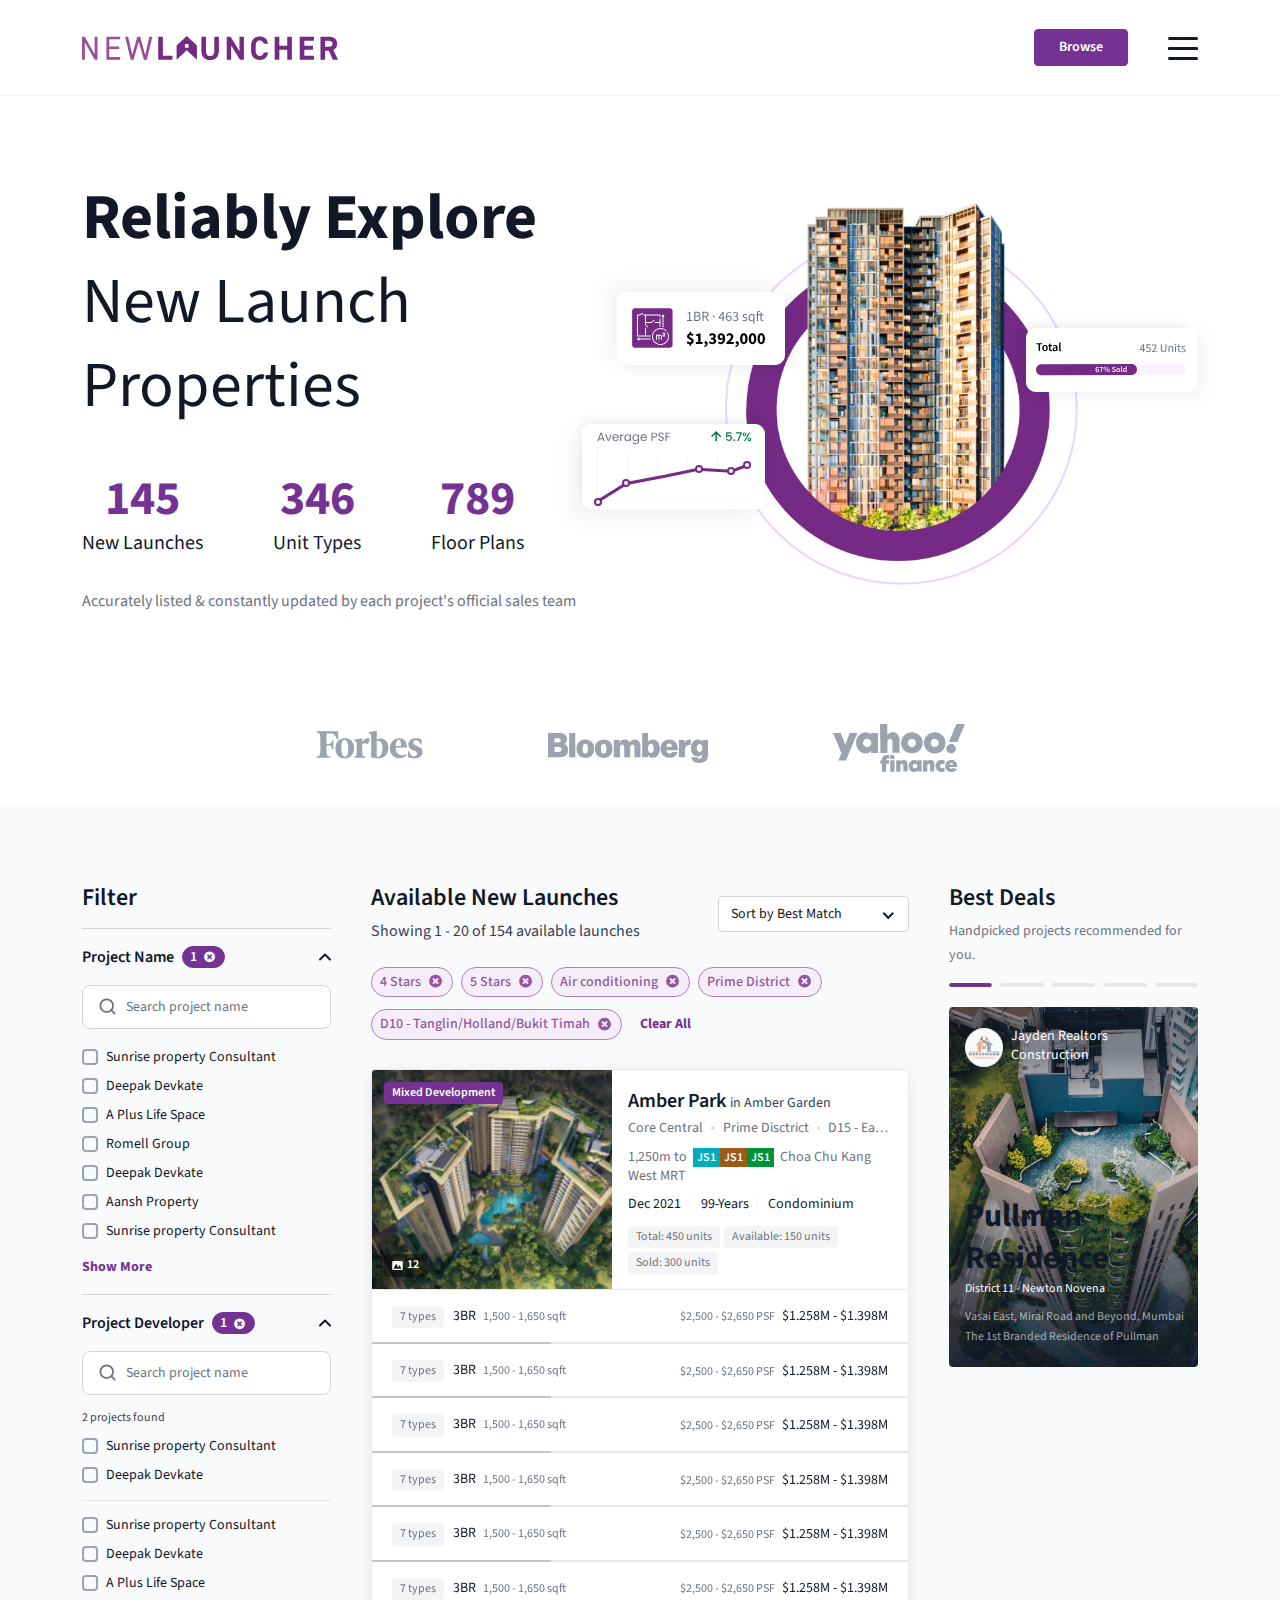
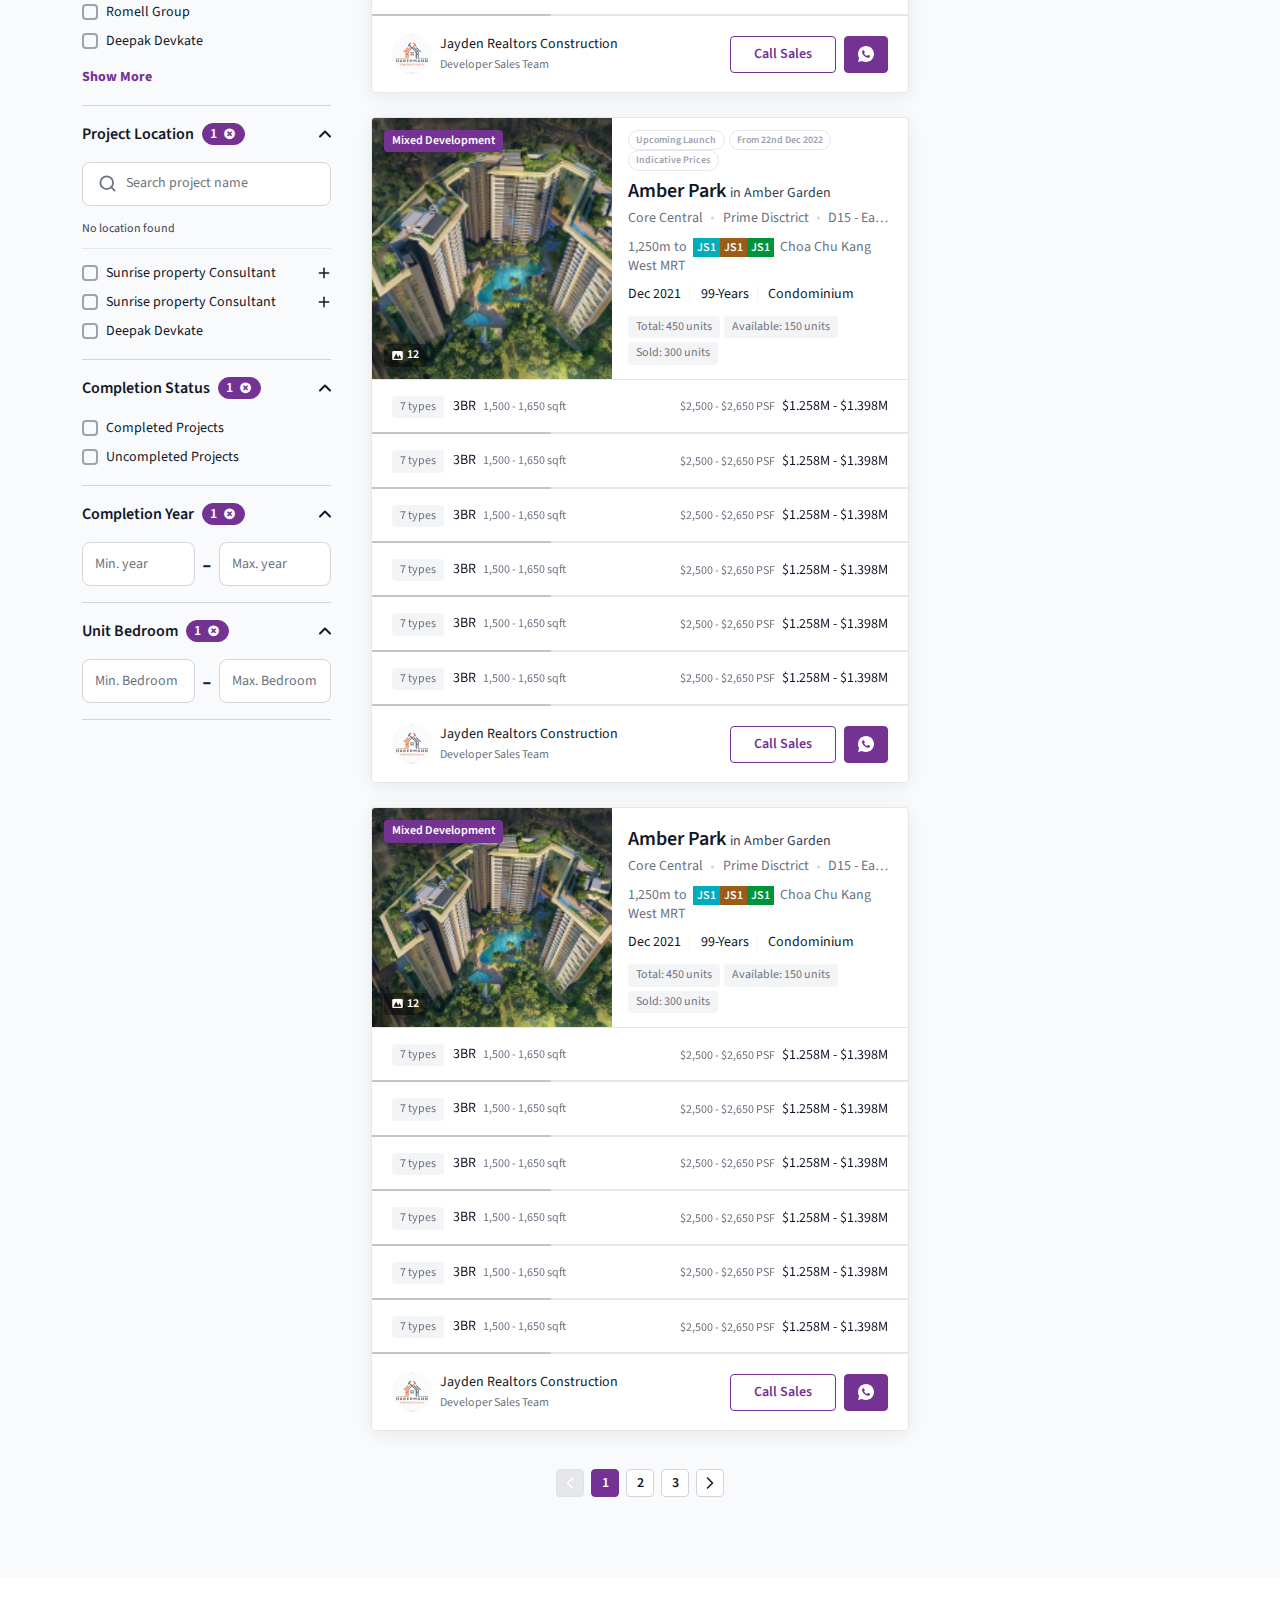
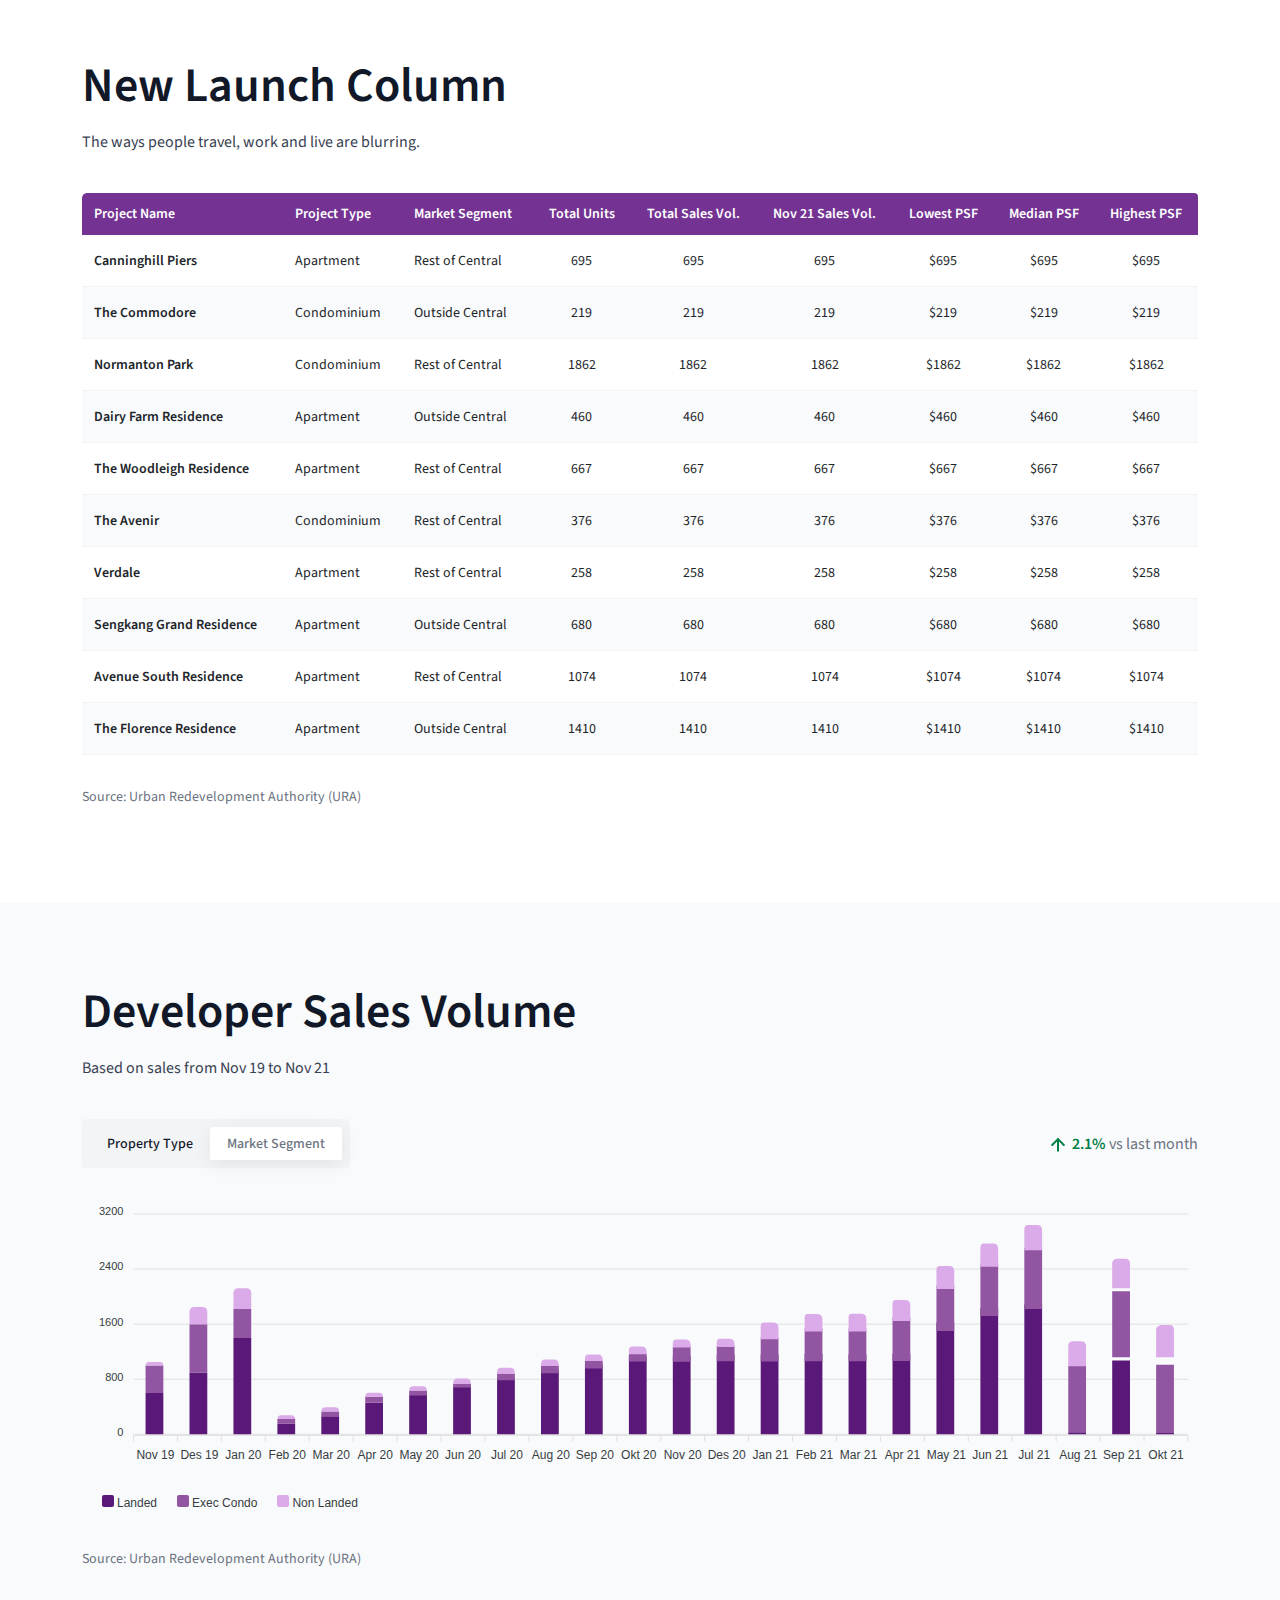
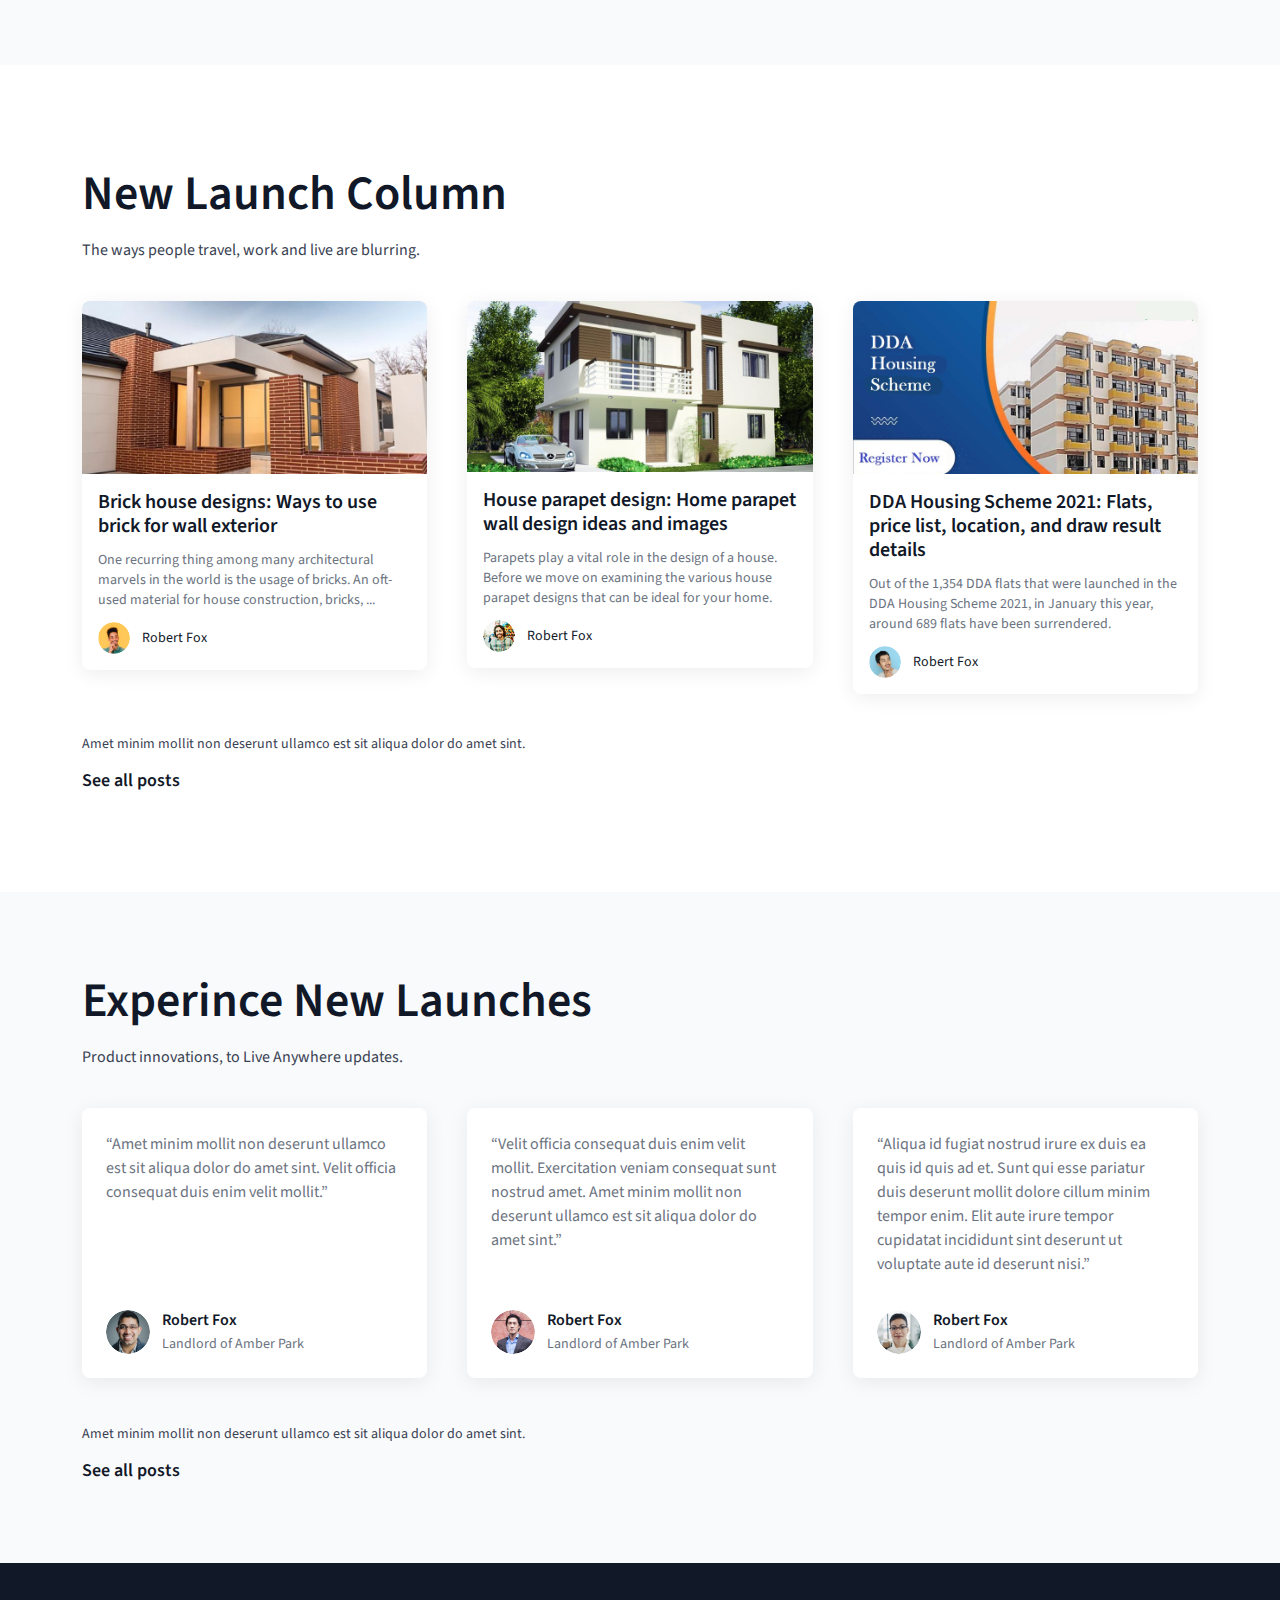
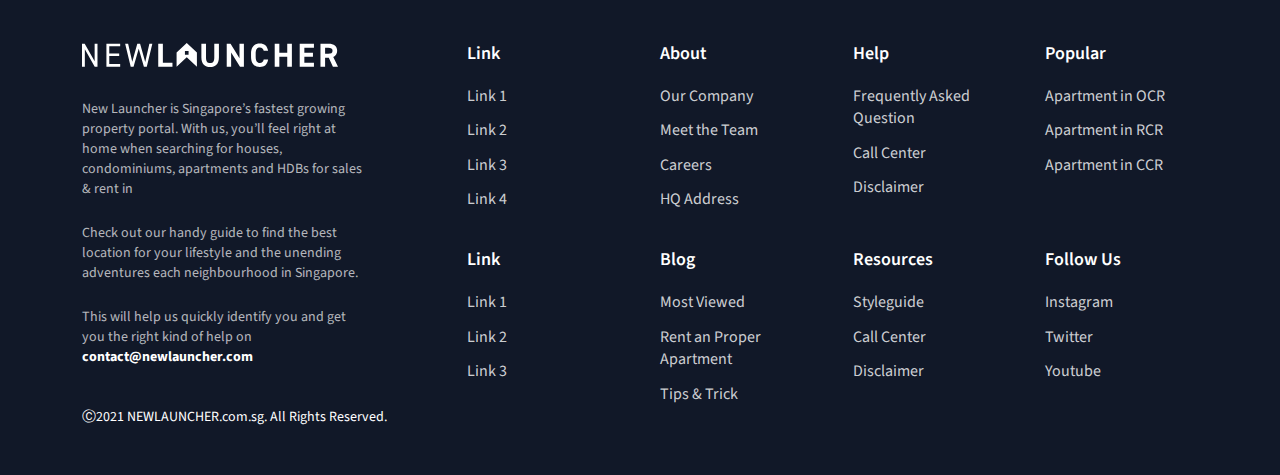
==== commit d939b96f: "fix: problem" ====
--- a/index.html
+++ b/index.html
@@ -946,8 +946,6 @@
                         1
                         <button class="btn-times fas fa-times-circle"></button>
                       </span> 
-                      <div class="sm-title fw-400 toggle-with-parent">Completed Projects</div>
-                      
                       <button class="angle-btn">
                         <div class="svg-angle-icon">
                           <svg width="20" height="20" viewBox="0 0 20 20" fill="none" xmlns="http://www.w3.org/2000/svg">
@@ -956,6 +954,7 @@
                         </div>
                       </button>
                     </div>
+                    <div class="sm-title fw-400 toggle-with-parent">Completed Projects</div>
                     <div class="filter-body">
                       <ul class="check-box-lists mt-16">
                         <li class="form-check">
--- a/assets/css/style.css
+++ b/assets/css/style.css
@@ -530,7 +530,7 @@
   .nav-toggle-btn span {
     display: block;
     position: absolute;
-    height: 2px;
+    height: 3px;
     width: 100%;
     background: var(--color-dark);
     border-radius: 50px;
@@ -540,6 +540,9 @@
     transform: rotate(0deg);
     -webkit-transition: .25s ease-in-out;
     transition: .25s ease-in-out; }
+    @media lg_device {
+      .nav-toggle-btn span {
+        height: 2px; } }
   .nav-toggle-btn span:nth-child(1) {
     top: 0px; }
   .nav-toggle-btn span:nth-child(2), .nav-toggle-btn span:nth-child(3) {
@@ -2240,6 +2243,9 @@
   font-weight: 700;
   color: #fff; }
 
+@media only screen and (max-width: 991.98px) {
+  .footer-item .footer-content {
+    padding: 0 16px; } }
 .footer-item a:hover {
   font-weight: 700; }
 .footer-item .footer-title {
@@ -2467,4 +2473,5 @@
 body .row > * {
   padding-right: 20px !important;
   padding-left: 20px !important; }
+
 /*# sourceMappingURL=style.css.map */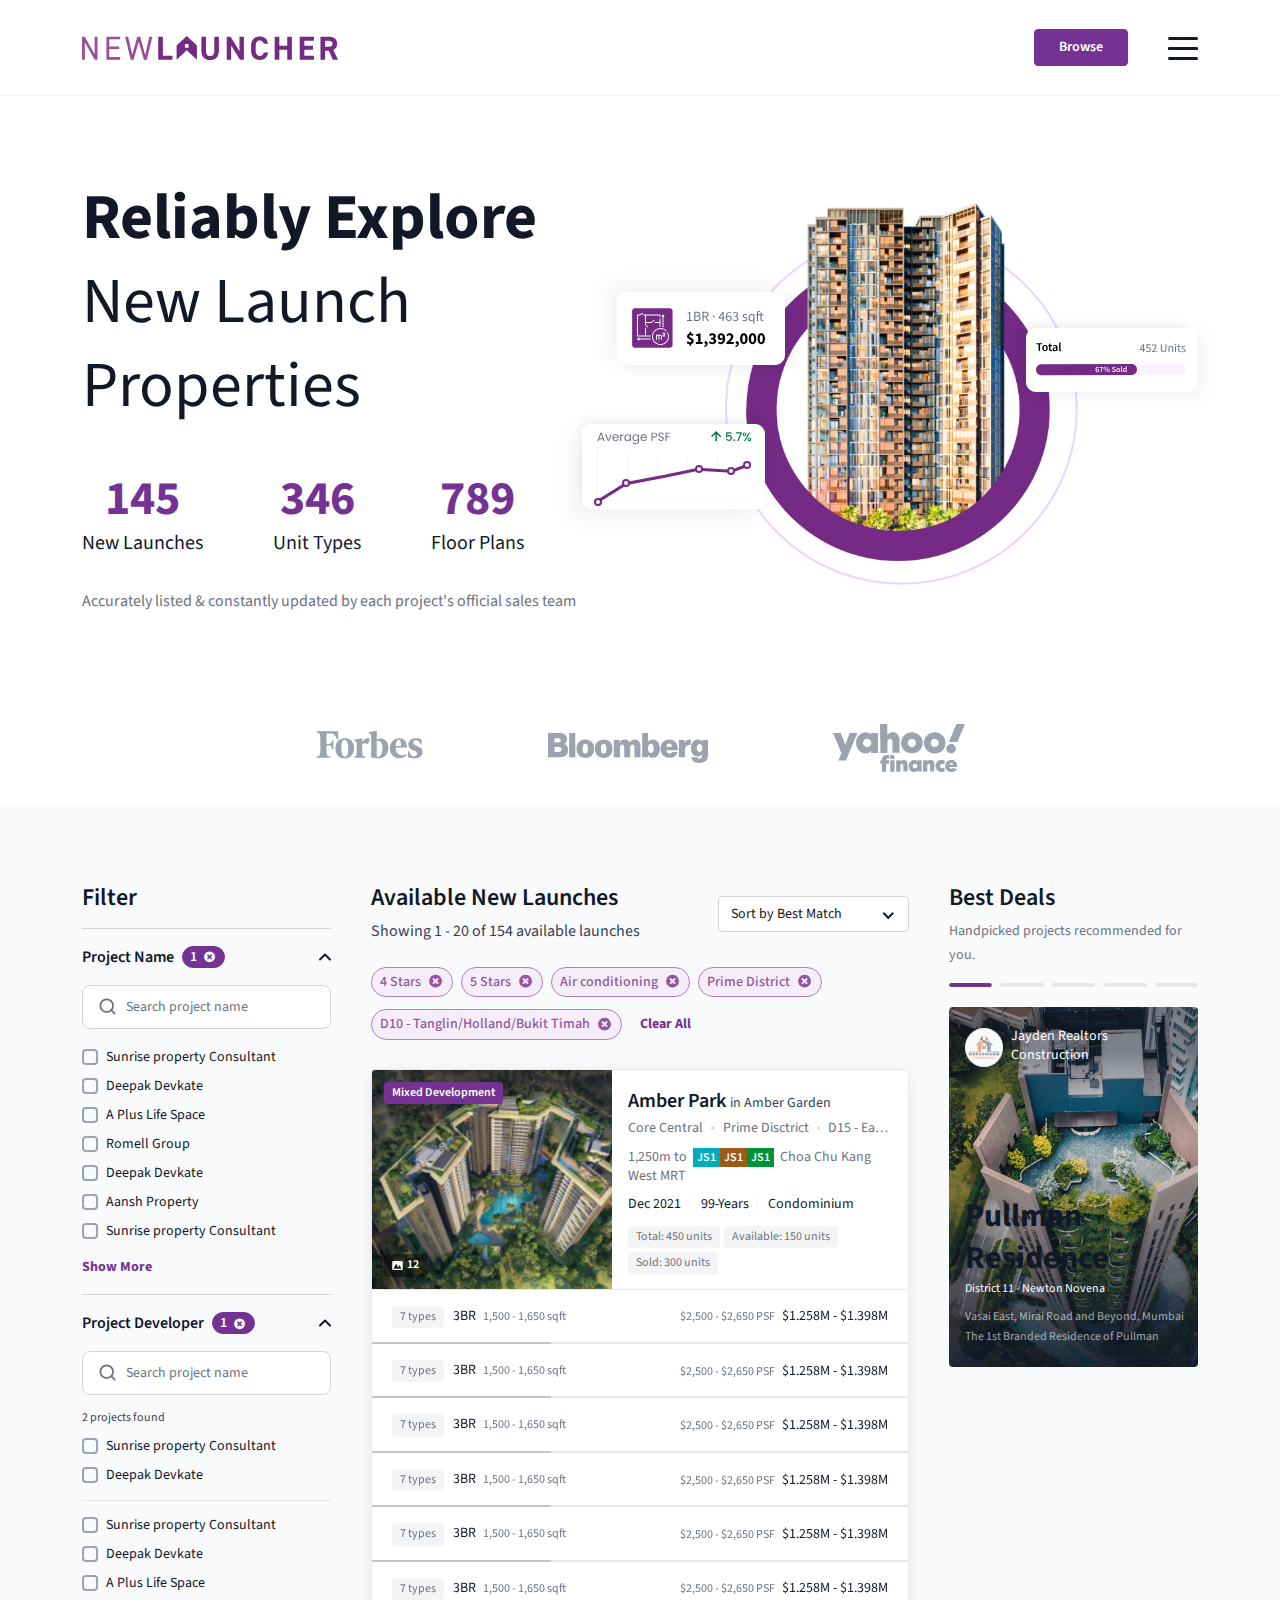
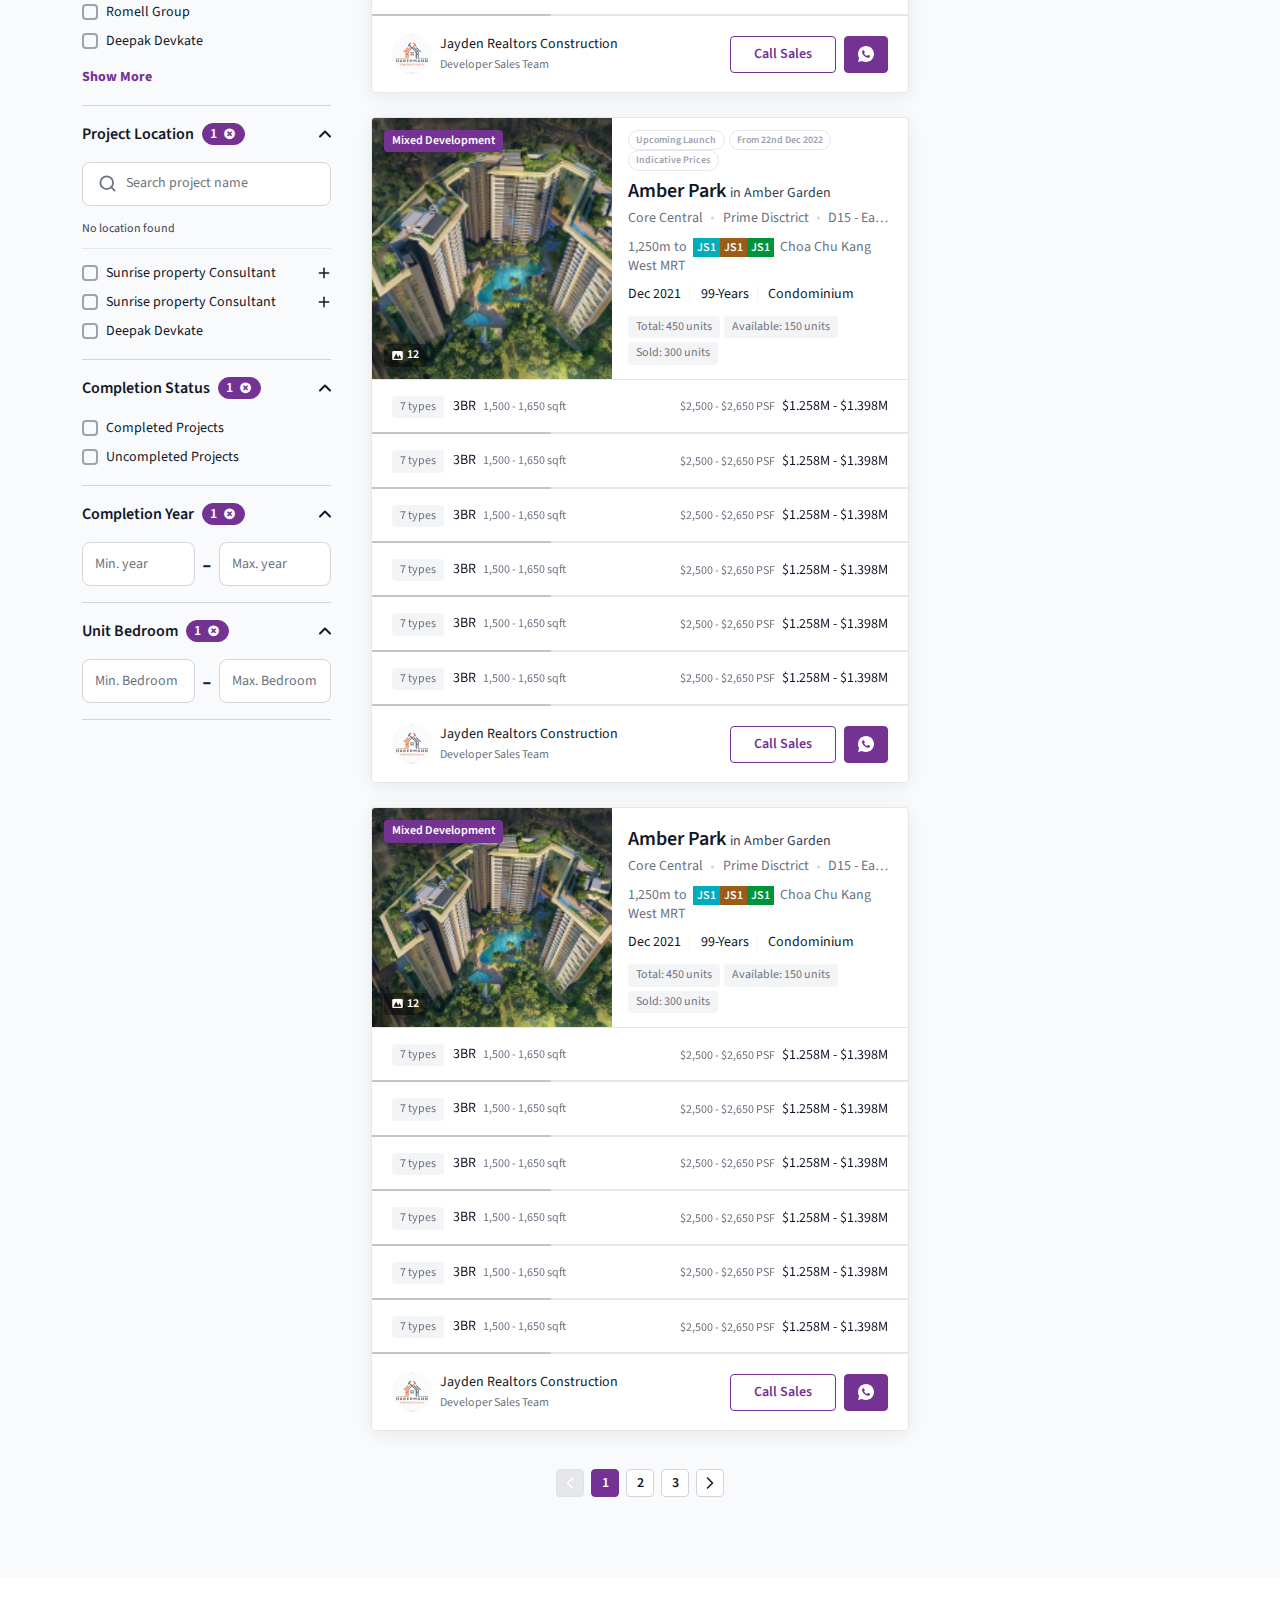
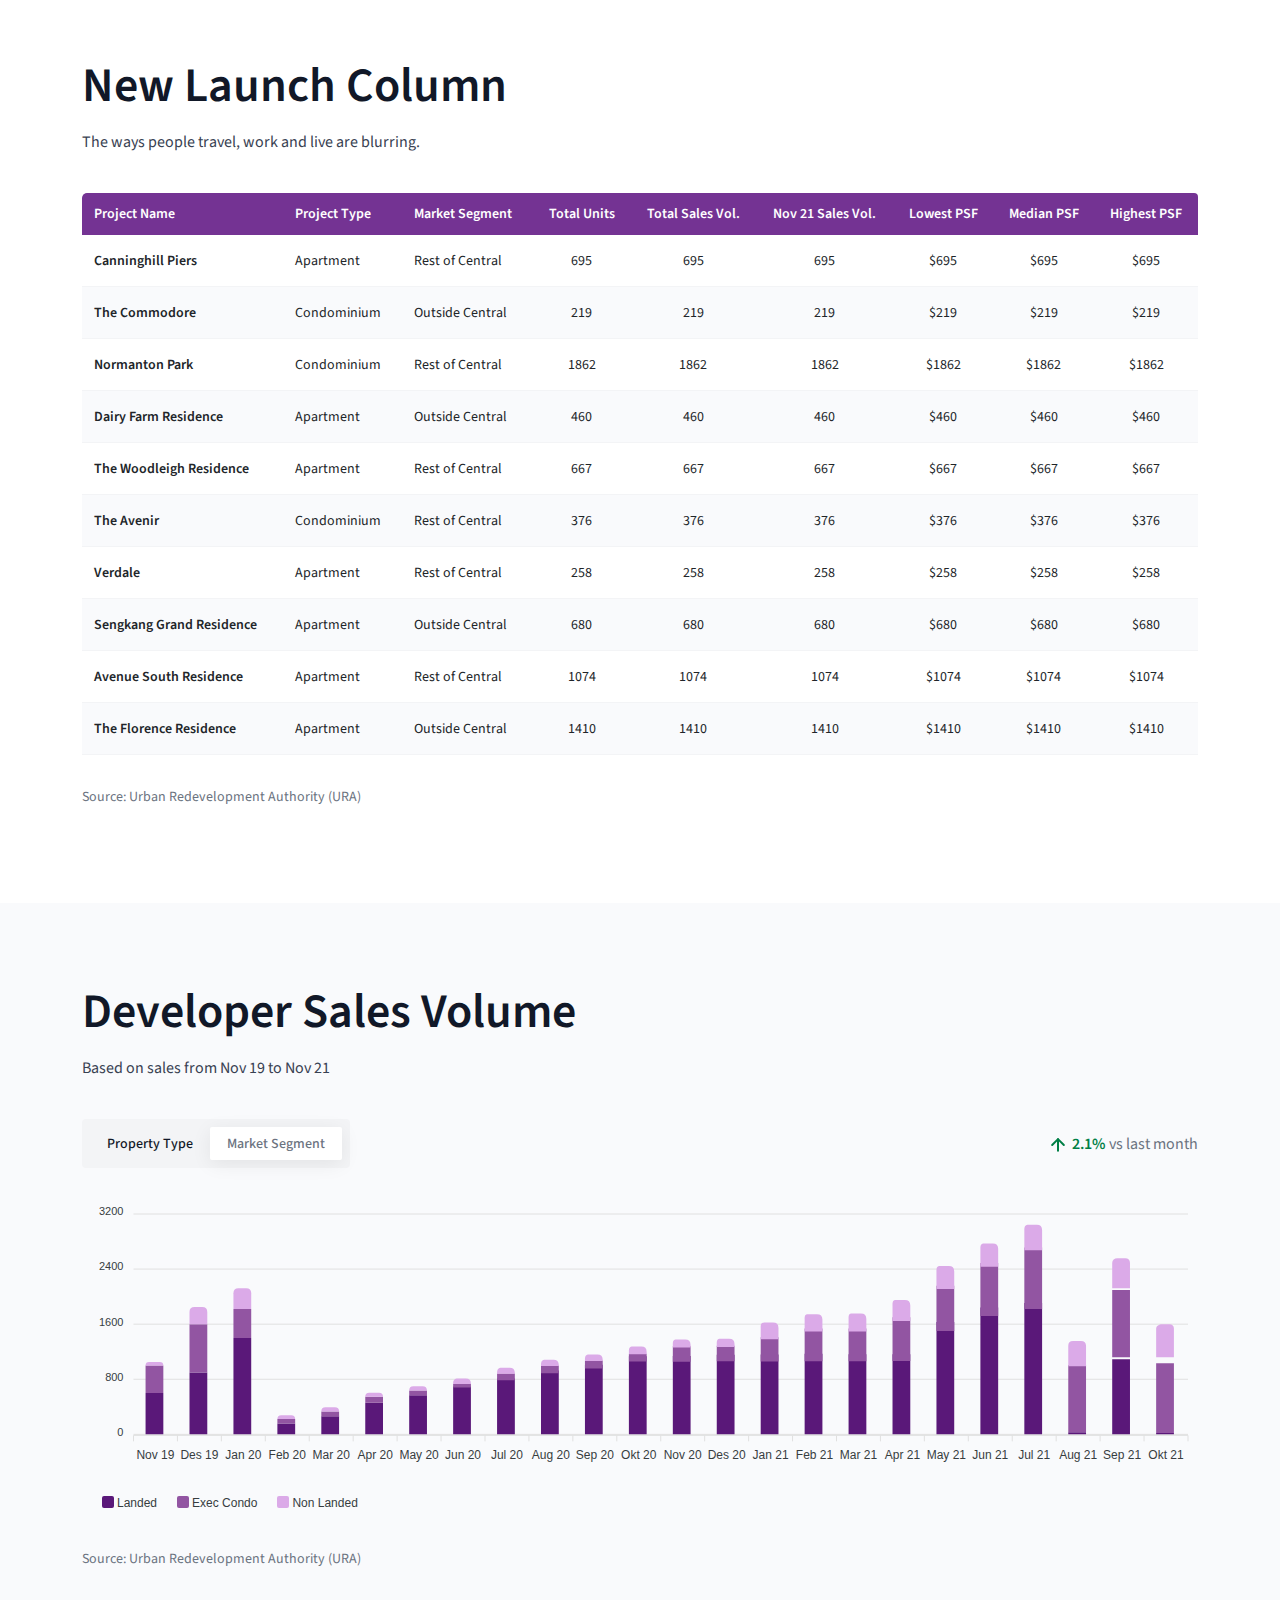
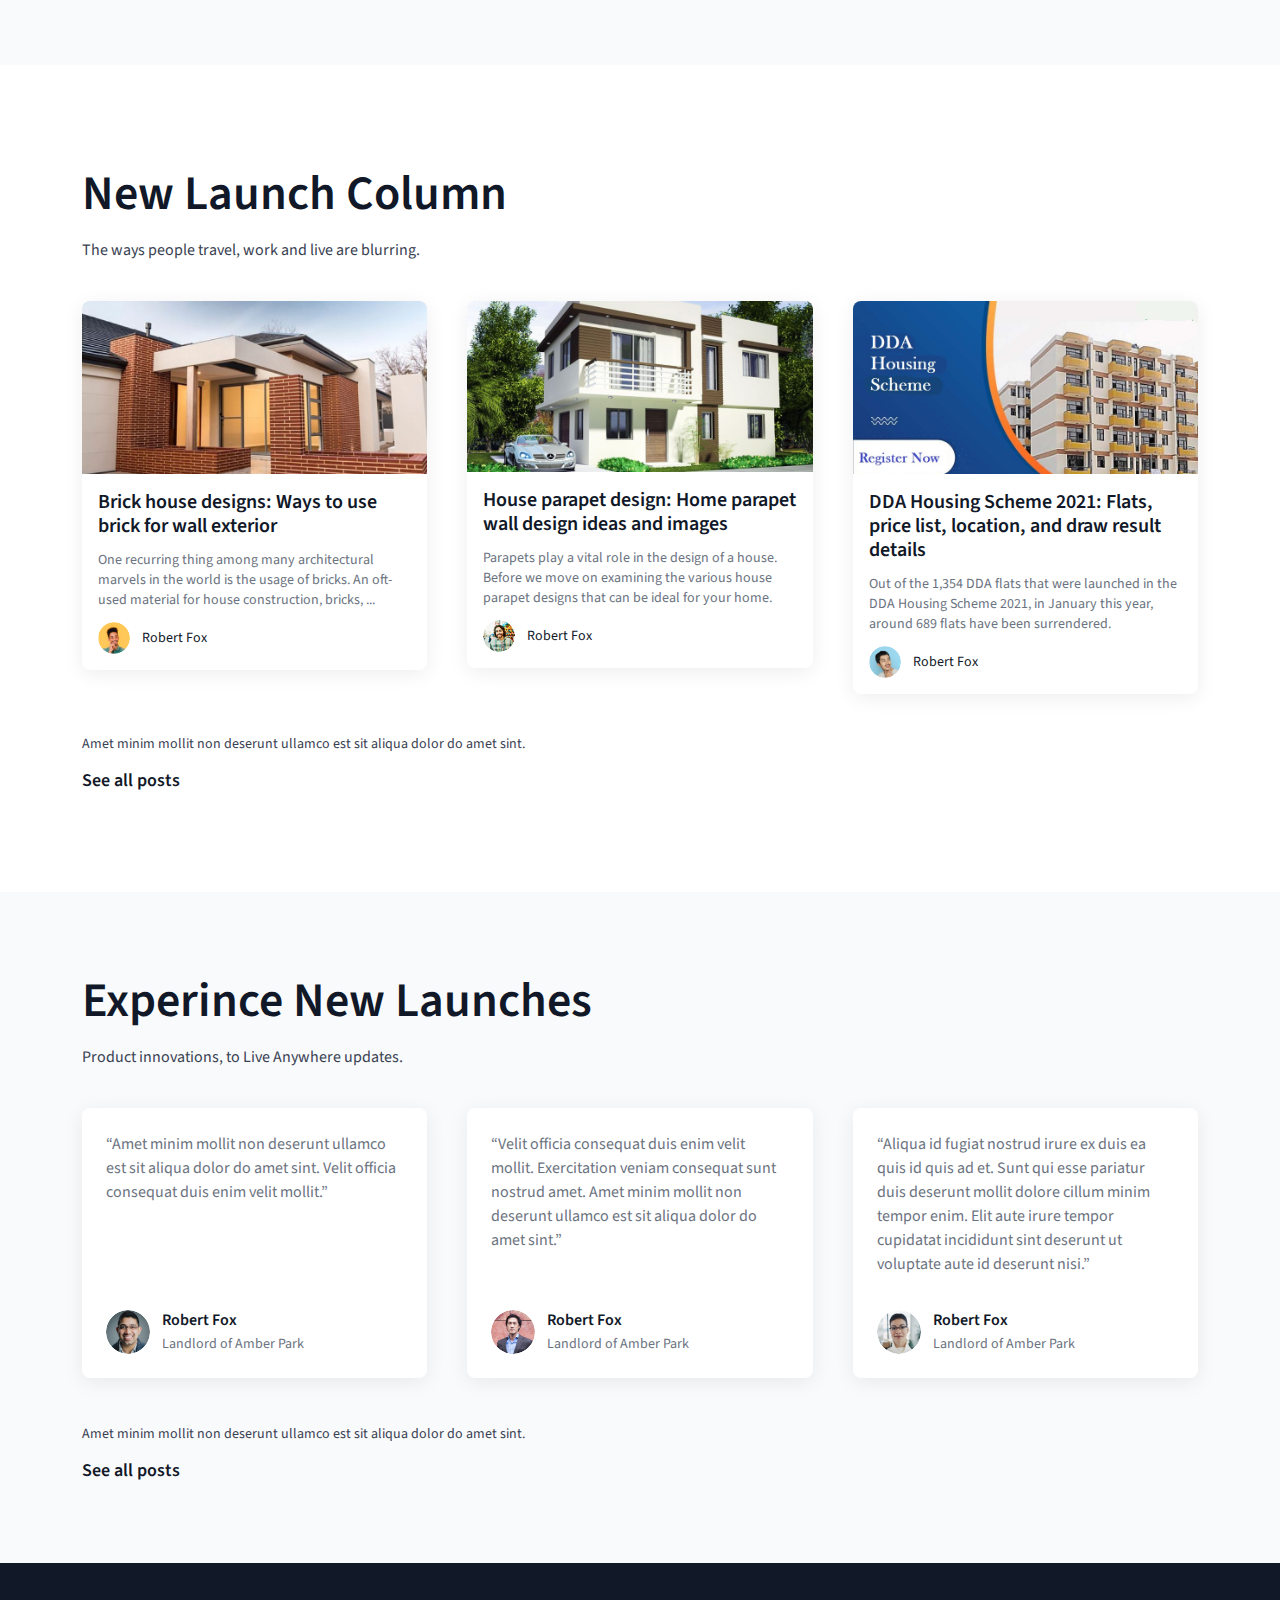
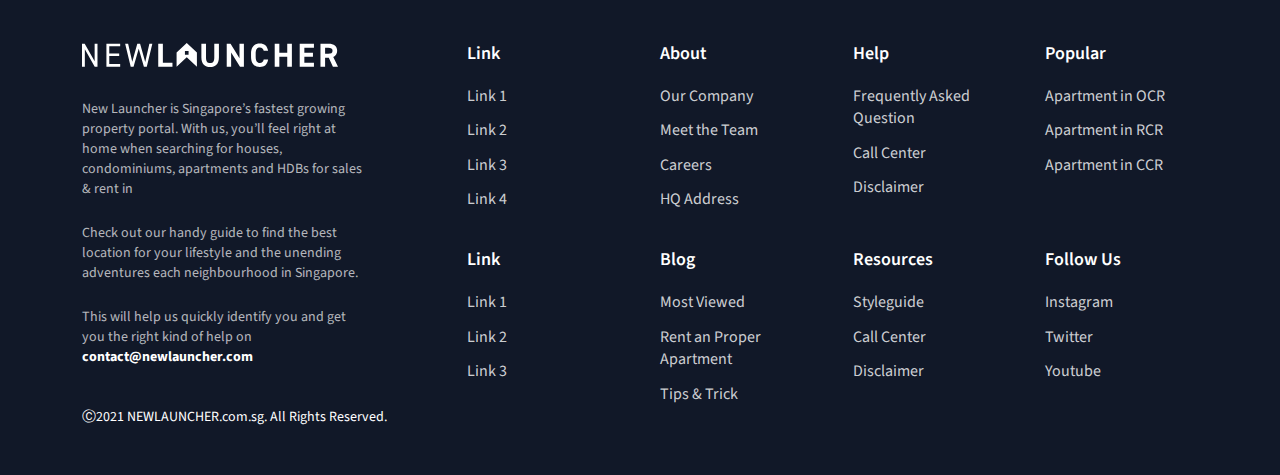
==== commit ea4ba6ff: "fix: checkbox problem fix" ====
--- a/index.html
+++ b/index.html
@@ -861,8 +861,8 @@
                       <small class="sm-text">No location found</small>
                       <span class="horizon-separator"></span>
                       <ul class="check-box-lists mh-none">
-                        <li>
-                          <div class="form-check">
+                        <li class="check-group">
+                          <div class="form-check check-group-head">
                             <input class="form-check-input" type="checkbox" value="" id="Locationcheck-box-1">
                             <label class="form-check-label" for="Locationcheck-box-1">
                               Sunrise property Consultant
@@ -895,8 +895,8 @@
                             </li>
                           </ul>
                         </li>
-                        <li>
-                          <div class="form-check">
+                        <li class="check-group">
+                          <div class="form-check check-group-head">
                             <input class="form-check-input" type="checkbox" value="" id="Locationcheck-box-2">
                             <label class="form-check-label" for="Locationcheck-box-2">
                               Sunrise property Consultant
--- a/assets/css/style.css
+++ b/assets/css/style.css
@@ -2474,4 +2474,24 @@
   padding-right: 20px !important;
   padding-left: 20px !important; }
 
+.apexcharts-legend-marker {
+  margin-bottom: -1px !important; }
+
+.children-check {
+  position: relative; }
+  .children-check::after {
+    position: absolute;
+    content: '';
+    left: 4px;
+    height: 2px;
+    width: 8px;
+    top: 50%;
+    -webkit-transform: translateY(-50%);
+            transform: translateY(-50%);
+    background-color: #dee2e6; }
+
+.children-check input.form-check-input {
+  background-color: #743393 !important;
+  border-color: #743393 !important; }
+
 /*# sourceMappingURL=style.css.map */